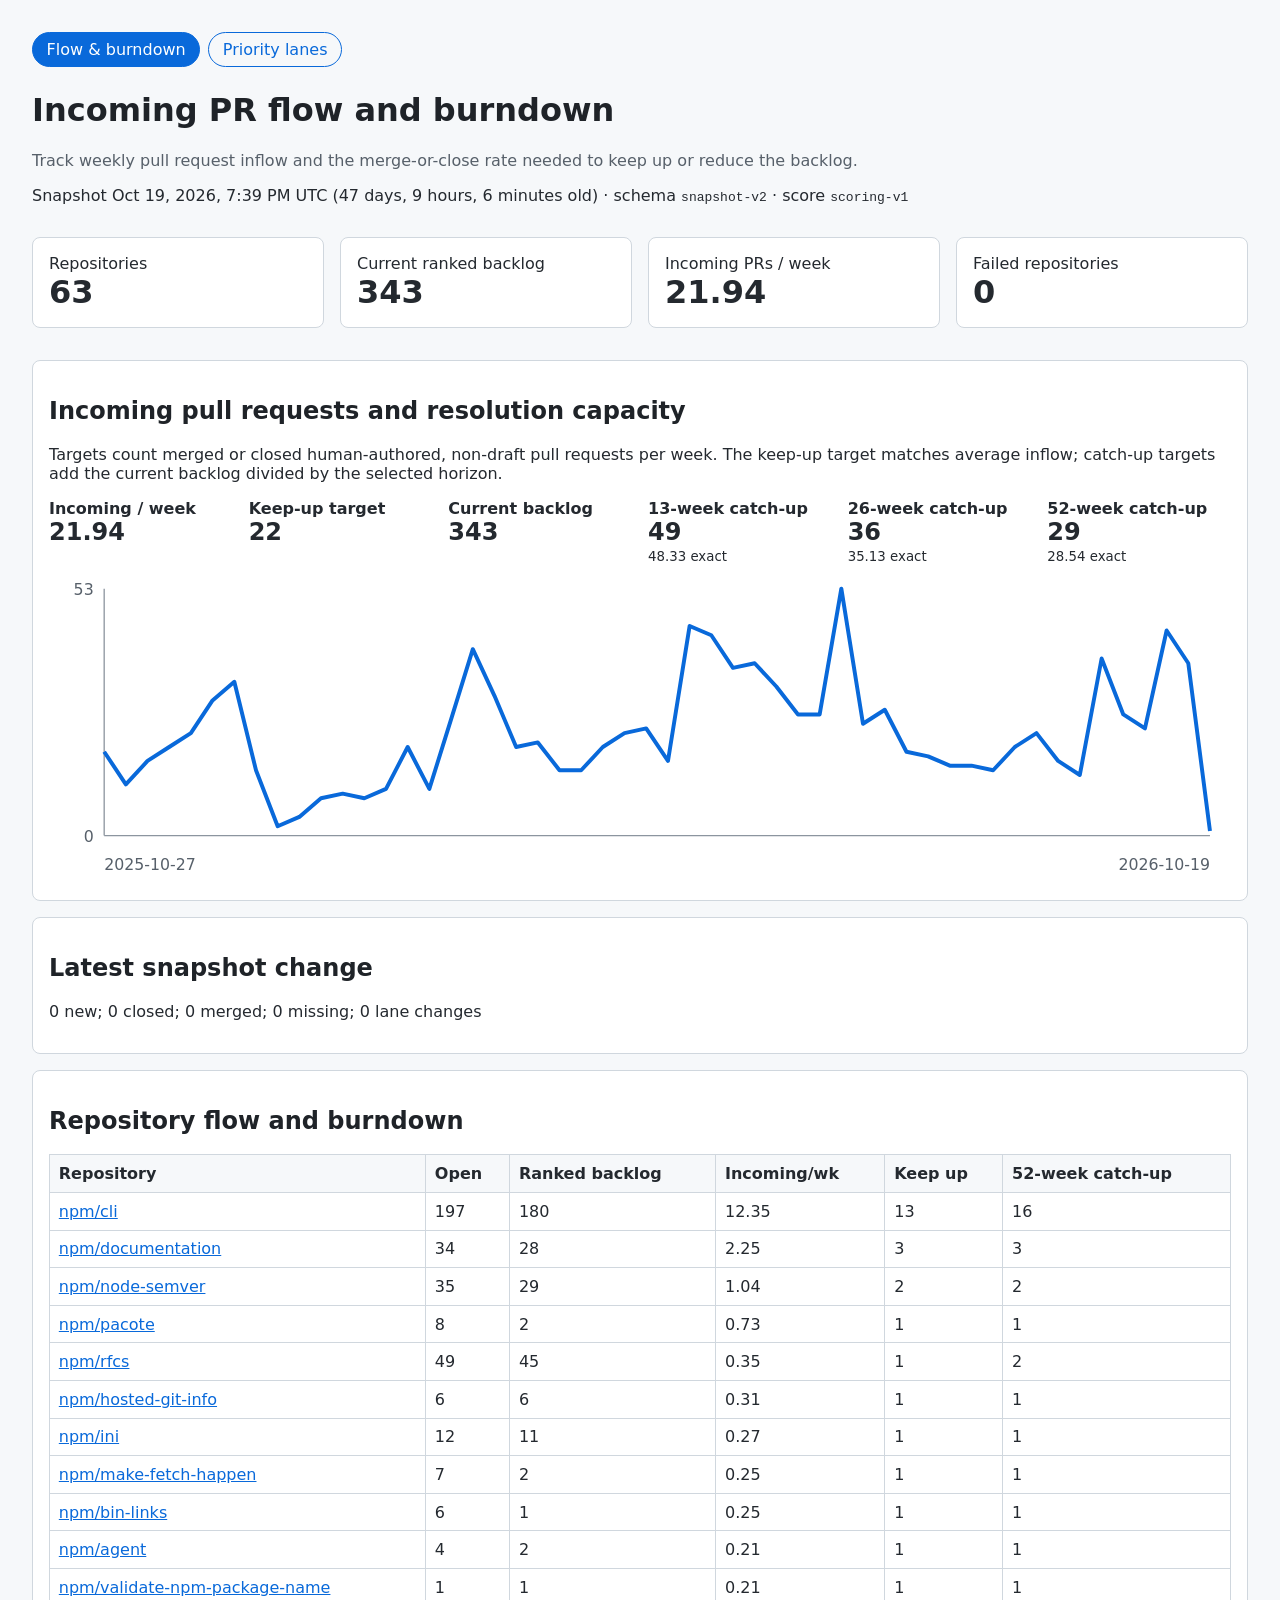
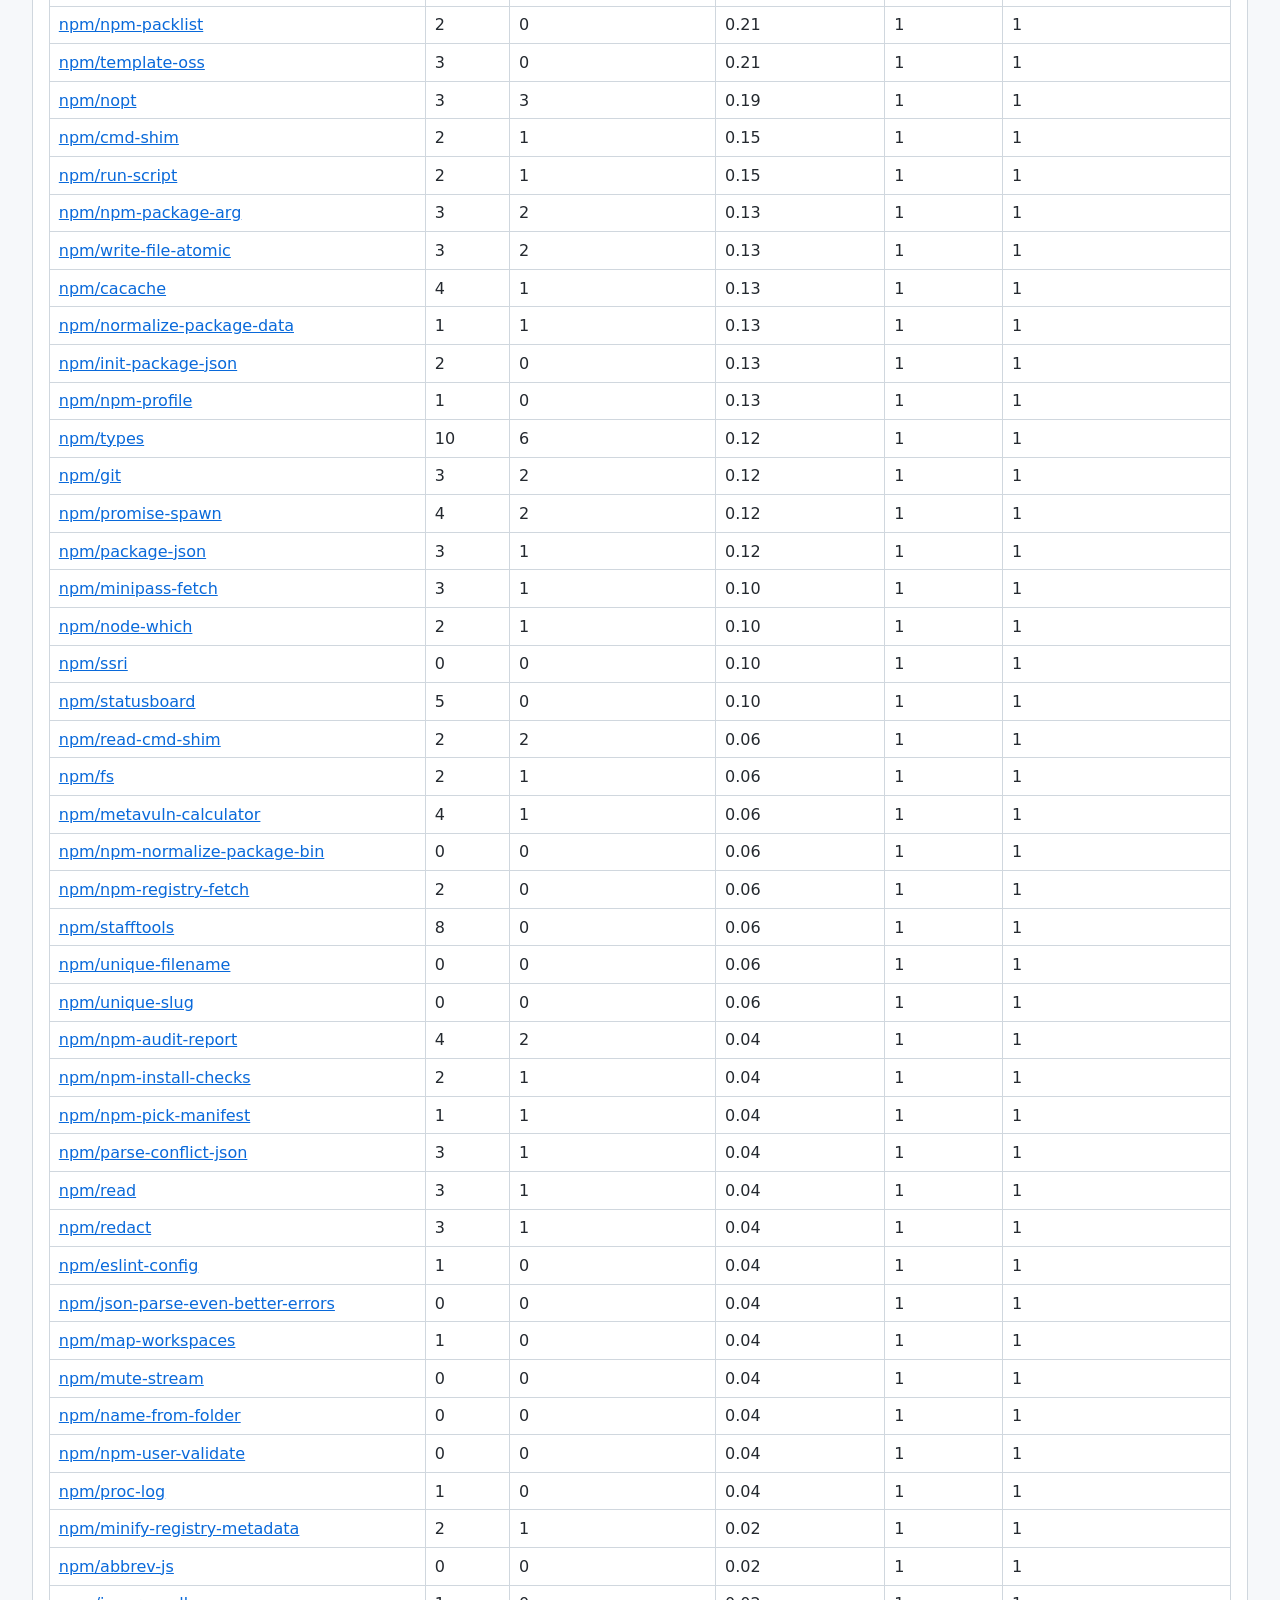
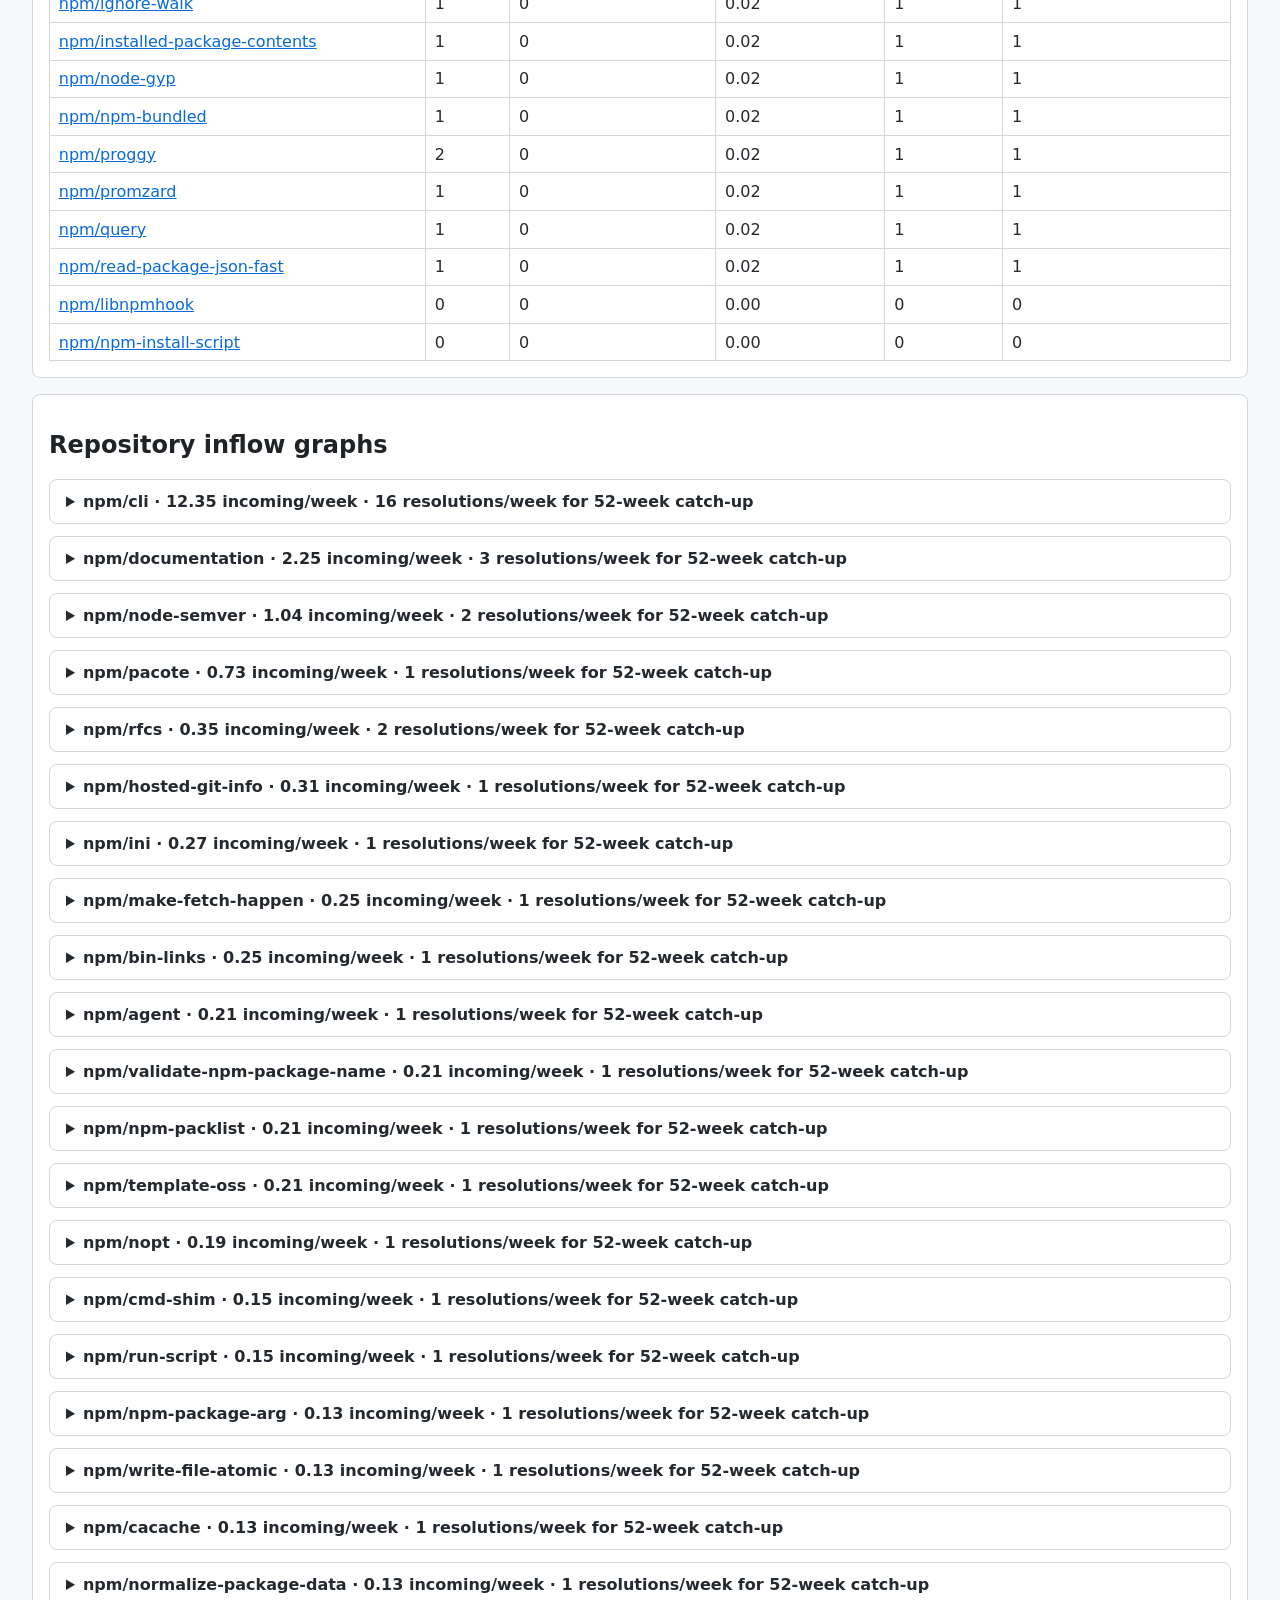
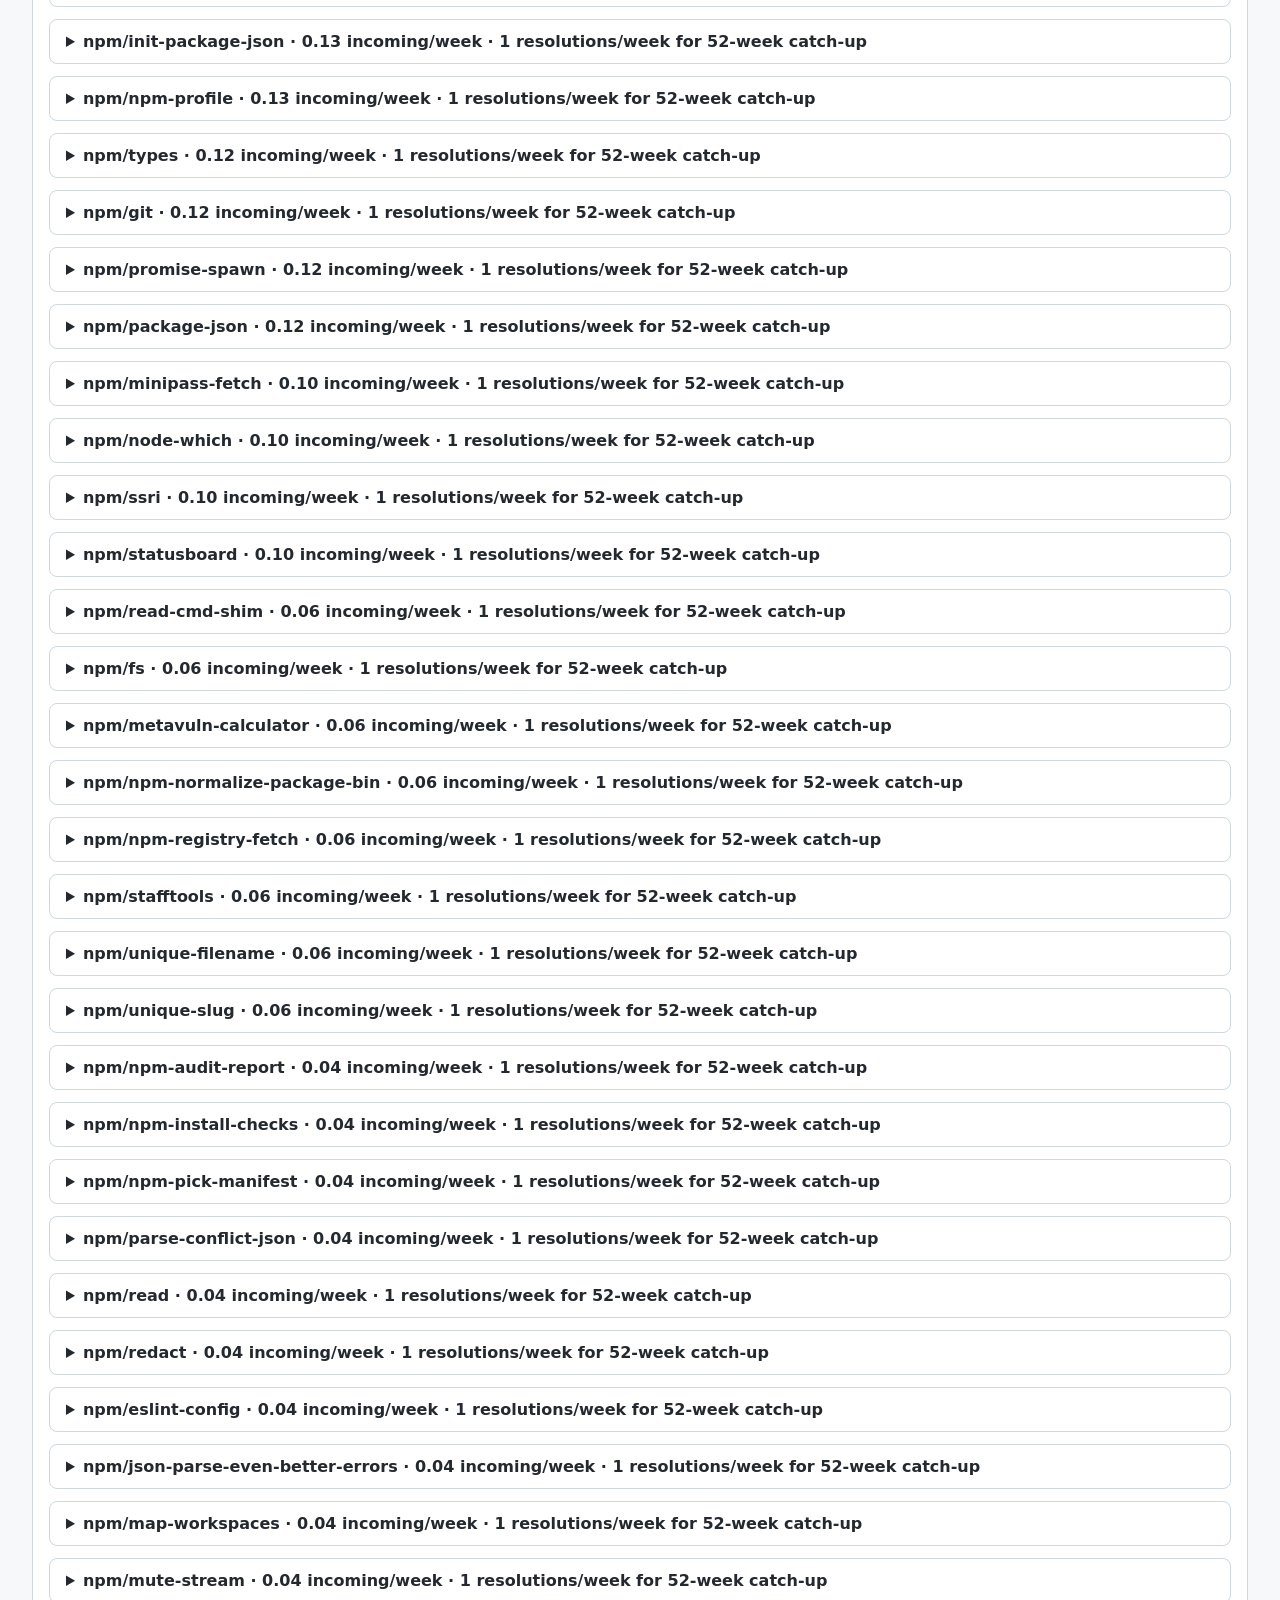
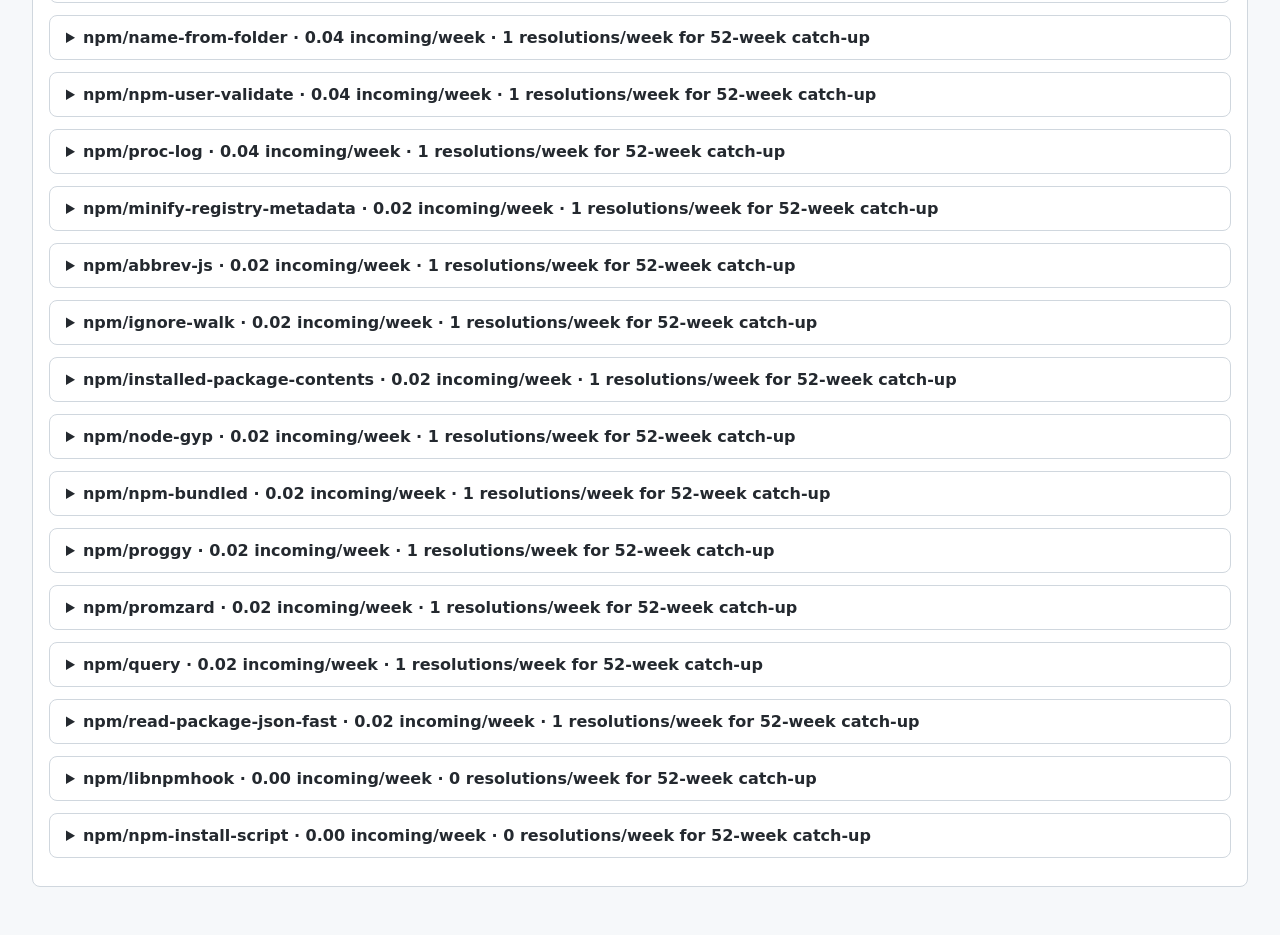
==== index.html @ 47b63df5 "chore: update PR health dashboard" ====
<!doctype html>
<html lang="en"><head><meta charset="utf-8"><meta name="viewport" content="width=device-width">
<title>npm Pull Request Health · Incoming PR flow and burndown</title>
<style>
:root{font-family:system-ui,sans-serif;color:#24292f;background:#f6f8fa}
body{max-width:1400px;margin:auto;padding:2rem}h1,h2{color:#1f2328}
nav{display:flex;gap:.5rem;margin:0 0 1.5rem}nav a{border:1px solid #0969da;border-radius:999px;padding:.45rem .85rem;text-decoration:none}
nav a[aria-current=page]{color:white;background:#0969da}.intro{max-width:900px;color:#57606a}
.cards{display:grid;grid-template-columns:repeat(auto-fit,minmax(170px,1fr));gap:1rem}
.card,section{background:white;border:1px solid #d0d7de;border-radius:8px;padding:1rem;margin:1rem 0}
.big{font-size:2rem;font-weight:700}.table-scroll{overflow-x:auto}
table{width:100%;border-collapse:collapse;background:white}
th,td{padding:.55rem;border:1px solid #d0d7de;text-align:left;vertical-align:top}th{background:#f6f8fa;white-space:nowrap}
.score{background:#ddf4ff;padding:.1rem .4rem;border-radius:1rem;white-space:nowrap}a{color:#0969da}
.chart{overflow-x:auto}.chart svg{min-width:680px;width:100%;height:auto}
.axis{stroke:#8c959f;stroke-width:1}.inflow-line{fill:none;stroke:#0969da;stroke-width:3;stroke-linejoin:round}
.chart text{font-size:12px;fill:#57606a}.capacity .big{font-size:1.5rem}
details{background:white;border:1px solid #d0d7de;border-radius:8px;padding:.75rem 1rem;margin:.75rem 0}
summary{cursor:pointer;font-weight:600}.note{border-left:4px solid #bf8700;padding:.75rem 1rem;background:#fff8c5}
</style></head><body>
<nav aria-label="Dashboard pages">
  <a href="./index.html" aria-current="page">Flow &amp; burndown</a>
  <a href="./priorities.html">Priority lanes</a>
</nav>
<h1>Incoming PR flow and burndown</h1>
<p class="intro">Track weekly pull request inflow and the merge-or-close rate needed to keep up or reduce the backlog.</p>
<p class="snapshot-meta">Snapshot
<time id="snapshot-time" datetime="2026-10-19T19:39:24.373Z">2026-10-19T19:39:24.373Z</time>
<span id="snapshot-age"></span> · schema <code>snapshot-v2</code> ·
score <code>scoring-v1</code></p>

<div class="cards"><div class="card"><div>Repositories</div><div class="big">63</div></div><div class="card"><div>Current ranked backlog</div><div class="big">343</div></div><div class="card"><div>Incoming PRs / week</div><div class="big">21.94</div></div><div class="card"><div>Failed repositories</div><div class="big">0</div></div></div>
<section><h2>Incoming pull requests and resolution capacity</h2>
<p>Targets count merged or closed human-authored, non-draft pull requests per week.
The keep-up target matches average inflow; catch-up targets add the current backlog divided by
the selected horizon.</p>
<div class="cards capacity">
    <div><strong>Incoming / week</strong><div class="big">21.94</div></div>
    <div><strong>Keep-up target</strong><div class="big">22</div></div>
    <div><strong>Current backlog</strong><div class="big">343</div></div>
    <div><strong>13-week catch-up</strong><div class="big">49</div><small>48.33 exact</small></div><div><strong>26-week catch-up</strong><div class="big">36</div><small>35.13 exact</small></div><div><strong>52-week catch-up</strong><div class="big">29</div><small>28.54 exact</small></div>
  </div>
<div class="chart"><svg viewBox="0 0 900 240" role="img" aria-label="All repositories: incoming pull requests per week"><line x1="42" y1="206" x2="884" y2="206" class="axis"/><line x1="42" y1="18" x2="42" y2="206" class="axis"/><polyline points="42.0,142.2 58.5,167.0 75.0,149.2 91.5,138.6 108.0,128.0 124.5,103.1 141.1,88.9 157.6,156.3 174.1,198.9 190.6,191.8 207.1,177.6 223.6,174.1 240.1,177.6 256.6,170.5 273.1,138.6 289.6,170.5 306.2,117.3 322.7,64.1 339.2,99.6 355.7,138.6 372.2,135.1 388.7,156.3 405.2,156.3 421.7,138.6 438.2,128.0 454.7,124.4 471.3,149.2 487.8,46.4 504.3,53.5 520.8,78.3 537.3,74.8 553.8,92.5 570.3,113.8 586.8,113.8 603.3,18.0 619.8,120.9 636.4,110.2 652.9,142.2 669.4,145.7 685.9,152.8 702.4,152.8 718.9,156.3 735.4,138.6 751.9,128.0 768.4,149.2 784.9,159.9 801.5,71.2 818.0,113.8 834.5,124.4 851.0,49.9 867.5,74.8 884.0,202.5" class="inflow-line"/><text x="34" y="23" text-anchor="end">53</text><text x="34" y="211" text-anchor="end">0</text><text x="42" y="232">2025-10-27</text><text x="884" y="232" text-anchor="end">2026-10-19</text></svg></div>
</section>
<section><h2>Latest snapshot change</h2><p>0 new; 0 closed; 0 merged; 0 missing; 0 lane changes</p></section>
<section><h2>Repository flow and burndown</h2><div class="table-scroll"><table>
<thead><tr><th>Repository</th><th>Open</th><th>Ranked backlog</th>
<th>Incoming/wk</th><th>Keep up</th><th>52-week catch-up</th></tr></thead><tbody>
<tr><td><a href="https://github.com/npm/cli">npm/cli</a></td><td>197</td><td>180</td><td>12.35</td><td>13</td><td>16</td></tr><tr><td><a href="https://github.com/npm/documentation">npm/documentation</a></td><td>34</td><td>28</td><td>2.25</td><td>3</td><td>3</td></tr><tr><td><a href="https://github.com/npm/node-semver">npm/node-semver</a></td><td>35</td><td>29</td><td>1.04</td><td>2</td><td>2</td></tr><tr><td><a href="https://github.com/npm/pacote">npm/pacote</a></td><td>8</td><td>2</td><td>0.73</td><td>1</td><td>1</td></tr><tr><td><a href="https://github.com/npm/rfcs">npm/rfcs</a></td><td>49</td><td>45</td><td>0.35</td><td>1</td><td>2</td></tr><tr><td><a href="https://github.com/npm/hosted-git-info">npm/hosted-git-info</a></td><td>6</td><td>6</td><td>0.31</td><td>1</td><td>1</td></tr><tr><td><a href="https://github.com/npm/ini">npm/ini</a></td><td>12</td><td>11</td><td>0.27</td><td>1</td><td>1</td></tr><tr><td><a href="https://github.com/npm/make-fetch-happen">npm/make-fetch-happen</a></td><td>7</td><td>2</td><td>0.25</td><td>1</td><td>1</td></tr><tr><td><a href="https://github.com/npm/bin-links">npm/bin-links</a></td><td>6</td><td>1</td><td>0.25</td><td>1</td><td>1</td></tr><tr><td><a href="https://github.com/npm/agent">npm/agent</a></td><td>4</td><td>2</td><td>0.21</td><td>1</td><td>1</td></tr><tr><td><a href="https://github.com/npm/validate-npm-package-name">npm/validate-npm-package-name</a></td><td>1</td><td>1</td><td>0.21</td><td>1</td><td>1</td></tr><tr><td><a href="https://github.com/npm/npm-packlist">npm/npm-packlist</a></td><td>2</td><td>0</td><td>0.21</td><td>1</td><td>1</td></tr><tr><td><a href="https://github.com/npm/template-oss">npm/template-oss</a></td><td>3</td><td>0</td><td>0.21</td><td>1</td><td>1</td></tr><tr><td><a href="https://github.com/npm/nopt">npm/nopt</a></td><td>3</td><td>3</td><td>0.19</td><td>1</td><td>1</td></tr><tr><td><a href="https://github.com/npm/cmd-shim">npm/cmd-shim</a></td><td>2</td><td>1</td><td>0.15</td><td>1</td><td>1</td></tr><tr><td><a href="https://github.com/npm/run-script">npm/run-script</a></td><td>2</td><td>1</td><td>0.15</td><td>1</td><td>1</td></tr><tr><td><a href="https://github.com/npm/npm-package-arg">npm/npm-package-arg</a></td><td>3</td><td>2</td><td>0.13</td><td>1</td><td>1</td></tr><tr><td><a href="https://github.com/npm/write-file-atomic">npm/write-file-atomic</a></td><td>3</td><td>2</td><td>0.13</td><td>1</td><td>1</td></tr><tr><td><a href="https://github.com/npm/cacache">npm/cacache</a></td><td>4</td><td>1</td><td>0.13</td><td>1</td><td>1</td></tr><tr><td><a href="https://github.com/npm/normalize-package-data">npm/normalize-package-data</a></td><td>1</td><td>1</td><td>0.13</td><td>1</td><td>1</td></tr><tr><td><a href="https://github.com/npm/init-package-json">npm/init-package-json</a></td><td>2</td><td>0</td><td>0.13</td><td>1</td><td>1</td></tr><tr><td><a href="https://github.com/npm/npm-profile">npm/npm-profile</a></td><td>1</td><td>0</td><td>0.13</td><td>1</td><td>1</td></tr><tr><td><a href="https://github.com/npm/types">npm/types</a></td><td>10</td><td>6</td><td>0.12</td><td>1</td><td>1</td></tr><tr><td><a href="https://github.com/npm/git">npm/git</a></td><td>3</td><td>2</td><td>0.12</td><td>1</td><td>1</td></tr><tr><td><a href="https://github.com/npm/promise-spawn">npm/promise-spawn</a></td><td>4</td><td>2</td><td>0.12</td><td>1</td><td>1</td></tr><tr><td><a href="https://github.com/npm/package-json">npm/package-json</a></td><td>3</td><td>1</td><td>0.12</td><td>1</td><td>1</td></tr><tr><td><a href="https://github.com/npm/minipass-fetch">npm/minipass-fetch</a></td><td>3</td><td>1</td><td>0.10</td><td>1</td><td>1</td></tr><tr><td><a href="https://github.com/npm/node-which">npm/node-which</a></td><td>2</td><td>1</td><td>0.10</td><td>1</td><td>1</td></tr><tr><td><a href="https://github.com/npm/ssri">npm/ssri</a></td><td>0</td><td>0</td><td>0.10</td><td>1</td><td>1</td></tr><tr><td><a href="https://github.com/npm/statusboard">npm/statusboard</a></td><td>5</td><td>0</td><td>0.10</td><td>1</td><td>1</td></tr><tr><td><a href="https://github.com/npm/read-cmd-shim">npm/read-cmd-shim</a></td><td>2</td><td>2</td><td>0.06</td><td>1</td><td>1</td></tr><tr><td><a href="https://github.com/npm/fs">npm/fs</a></td><td>2</td><td>1</td><td>0.06</td><td>1</td><td>1</td></tr><tr><td><a href="https://github.com/npm/metavuln-calculator">npm/metavuln-calculator</a></td><td>4</td><td>1</td><td>0.06</td><td>1</td><td>1</td></tr><tr><td><a href="https://github.com/npm/npm-normalize-package-bin">npm/npm-normalize-package-bin</a></td><td>0</td><td>0</td><td>0.06</td><td>1</td><td>1</td></tr><tr><td><a href="https://github.com/npm/npm-registry-fetch">npm/npm-registry-fetch</a></td><td>2</td><td>0</td><td>0.06</td><td>1</td><td>1</td></tr><tr><td><a href="https://github.com/npm/stafftools">npm/stafftools</a></td><td>8</td><td>0</td><td>0.06</td><td>1</td><td>1</td></tr><tr><td><a href="https://github.com/npm/unique-filename">npm/unique-filename</a></td><td>0</td><td>0</td><td>0.06</td><td>1</td><td>1</td></tr><tr><td><a href="https://github.com/npm/unique-slug">npm/unique-slug</a></td><td>0</td><td>0</td><td>0.06</td><td>1</td><td>1</td></tr><tr><td><a href="https://github.com/npm/npm-audit-report">npm/npm-audit-report</a></td><td>4</td><td>2</td><td>0.04</td><td>1</td><td>1</td></tr><tr><td><a href="https://github.com/npm/npm-install-checks">npm/npm-install-checks</a></td><td>2</td><td>1</td><td>0.04</td><td>1</td><td>1</td></tr><tr><td><a href="https://github.com/npm/npm-pick-manifest">npm/npm-pick-manifest</a></td><td>1</td><td>1</td><td>0.04</td><td>1</td><td>1</td></tr><tr><td><a href="https://github.com/npm/parse-conflict-json">npm/parse-conflict-json</a></td><td>3</td><td>1</td><td>0.04</td><td>1</td><td>1</td></tr><tr><td><a href="https://github.com/npm/read">npm/read</a></td><td>3</td><td>1</td><td>0.04</td><td>1</td><td>1</td></tr><tr><td><a href="https://github.com/npm/redact">npm/redact</a></td><td>3</td><td>1</td><td>0.04</td><td>1</td><td>1</td></tr><tr><td><a href="https://github.com/npm/eslint-config">npm/eslint-config</a></td><td>1</td><td>0</td><td>0.04</td><td>1</td><td>1</td></tr><tr><td><a href="https://github.com/npm/json-parse-even-better-errors">npm/json-parse-even-better-errors</a></td><td>0</td><td>0</td><td>0.04</td><td>1</td><td>1</td></tr><tr><td><a href="https://github.com/npm/map-workspaces">npm/map-workspaces</a></td><td>1</td><td>0</td><td>0.04</td><td>1</td><td>1</td></tr><tr><td><a href="https://github.com/npm/mute-stream">npm/mute-stream</a></td><td>0</td><td>0</td><td>0.04</td><td>1</td><td>1</td></tr><tr><td><a href="https://github.com/npm/name-from-folder">npm/name-from-folder</a></td><td>0</td><td>0</td><td>0.04</td><td>1</td><td>1</td></tr><tr><td><a href="https://github.com/npm/npm-user-validate">npm/npm-user-validate</a></td><td>0</td><td>0</td><td>0.04</td><td>1</td><td>1</td></tr><tr><td><a href="https://github.com/npm/proc-log">npm/proc-log</a></td><td>1</td><td>0</td><td>0.04</td><td>1</td><td>1</td></tr><tr><td><a href="https://github.com/npm/minify-registry-metadata">npm/minify-registry-metadata</a></td><td>2</td><td>1</td><td>0.02</td><td>1</td><td>1</td></tr><tr><td><a href="https://github.com/npm/abbrev-js">npm/abbrev-js</a></td><td>0</td><td>0</td><td>0.02</td><td>1</td><td>1</td></tr><tr><td><a href="https://github.com/npm/ignore-walk">npm/ignore-walk</a></td><td>1</td><td>0</td><td>0.02</td><td>1</td><td>1</td></tr><tr><td><a href="https://github.com/npm/installed-package-contents">npm/installed-package-contents</a></td><td>1</td><td>0</td><td>0.02</td><td>1</td><td>1</td></tr><tr><td><a href="https://github.com/npm/node-gyp">npm/node-gyp</a></td><td>1</td><td>0</td><td>0.02</td><td>1</td><td>1</td></tr><tr><td><a href="https://github.com/npm/npm-bundled">npm/npm-bundled</a></td><td>1</td><td>0</td><td>0.02</td><td>1</td><td>1</td></tr><tr><td><a href="https://github.com/npm/proggy">npm/proggy</a></td><td>2</td><td>0</td><td>0.02</td><td>1</td><td>1</td></tr><tr><td><a href="https://github.com/npm/promzard">npm/promzard</a></td><td>1</td><td>0</td><td>0.02</td><td>1</td><td>1</td></tr><tr><td><a href="https://github.com/npm/query">npm/query</a></td><td>1</td><td>0</td><td>0.02</td><td>1</td><td>1</td></tr><tr><td><a href="https://github.com/npm/read-package-json-fast">npm/read-package-json-fast</a></td><td>1</td><td>0</td><td>0.02</td><td>1</td><td>1</td></tr><tr><td><a href="https://github.com/npm/libnpmhook">npm/libnpmhook</a></td><td>0</td><td>0</td><td>0.00</td><td>0</td><td>0</td></tr><tr><td><a href="https://github.com/npm/npm-install-script">npm/npm-install-script</a></td><td>0</td><td>0</td><td>0.00</td><td>0</td><td>0</td></tr>
</tbody></table></div></section>
<section><h2>Repository inflow graphs</h2>
<details><summary>npm/cli · 12.35 incoming/week · 16 resolutions/week for 52-week catch-up</summary><div class="cards capacity">
    <div><strong>Incoming / week</strong><div class="big">12.35</div></div>
    <div><strong>Keep-up target</strong><div class="big">13</div></div>
    <div><strong>Current backlog</strong><div class="big">180</div></div>
    <div><strong>13-week catch-up</strong><div class="big">27</div><small>26.19 exact</small></div><div><strong>26-week catch-up</strong><div class="big">20</div><small>19.27 exact</small></div><div><strong>52-week catch-up</strong><div class="big">16</div><small>15.81 exact</small></div>
  </div><div class="chart"><svg viewBox="0 0 900 240" role="img" aria-label="npm/cli: incoming pull requests per week"><line x1="42" y1="206" x2="884" y2="206" class="axis"/><line x1="42" y1="18" x2="42" y2="206" class="axis"/><polyline points="42.0,176.5 58.5,191.3 75.0,194.9 91.5,139.6 108.0,139.6 124.5,136.0 141.1,169.1 157.6,187.6 174.1,198.6 190.6,202.3 207.1,191.3 223.6,191.3 240.1,191.3 256.6,187.6 273.1,172.8 289.6,194.9 306.2,154.4 322.7,139.6 339.2,139.6 355.7,147.0 372.2,169.1 388.7,172.8 405.2,172.8 421.7,169.1 438.2,154.4 454.7,150.7 471.3,187.6 487.8,165.5 504.3,165.5 520.8,147.0 537.3,117.5 553.8,124.9 570.3,124.9 586.8,154.4 603.3,18.0 619.8,161.8 636.4,132.3 652.9,150.7 669.4,176.5 685.9,169.1 702.4,161.8 718.9,169.1 735.4,150.7 751.9,172.8 768.4,165.5 784.9,183.9 801.5,150.7 818.0,136.0 834.5,161.8 851.0,117.5 867.5,143.3 884.0,202.3" class="inflow-line"/><text x="34" y="23" text-anchor="end">51</text><text x="34" y="211" text-anchor="end">0</text><text x="42" y="232">2025-10-27</text><text x="884" y="232" text-anchor="end">2026-10-19</text></svg></div></details><details><summary>npm/documentation · 2.25 incoming/week · 3 resolutions/week for 52-week catch-up</summary><div class="cards capacity">
    <div><strong>Incoming / week</strong><div class="big">2.25</div></div>
    <div><strong>Keep-up target</strong><div class="big">3</div></div>
    <div><strong>Current backlog</strong><div class="big">28</div></div>
    <div><strong>13-week catch-up</strong><div class="big">5</div><small>4.40 exact</small></div><div><strong>26-week catch-up</strong><div class="big">4</div><small>3.33 exact</small></div><div><strong>52-week catch-up</strong><div class="big">3</div><small>2.79 exact</small></div>
  </div><div class="chart"><svg viewBox="0 0 900 240" role="img" aria-label="npm/documentation: incoming pull requests per week"><line x1="42" y1="206" x2="884" y2="206" class="axis"/><line x1="42" y1="18" x2="42" y2="206" class="axis"/><polyline points="42.0,18.0 58.5,152.3 75.0,18.0 91.5,206.0 108.0,125.4 124.5,44.9 141.1,98.6 157.6,179.1 174.1,206.0 190.6,152.3 207.1,125.4 223.6,152.3 240.1,152.3 256.6,125.4 273.1,152.3 289.6,125.4 306.2,152.3 322.7,98.6 339.2,152.3 355.7,152.3 372.2,44.9 388.7,152.3 405.2,179.1 421.7,125.4 438.2,125.4 454.7,125.4 471.3,179.1 487.8,125.4 504.3,206.0 520.8,98.6 537.3,125.4 553.8,152.3 570.3,206.0 586.8,206.0 603.3,206.0 619.8,179.1 636.4,98.6 652.9,152.3 669.4,98.6 685.9,179.1 702.4,206.0 718.9,179.1 735.4,179.1 751.9,179.1 768.4,152.3 784.9,179.1 801.5,179.1 818.0,125.4 834.5,179.1 851.0,125.4 867.5,125.4 884.0,206.0" class="inflow-line"/><text x="34" y="23" text-anchor="end">7</text><text x="34" y="211" text-anchor="end">0</text><text x="42" y="232">2025-10-27</text><text x="884" y="232" text-anchor="end">2026-10-19</text></svg></div></details><details><summary>npm/node-semver · 1.04 incoming/week · 2 resolutions/week for 52-week catch-up</summary><div class="cards capacity">
    <div><strong>Incoming / week</strong><div class="big">1.04</div></div>
    <div><strong>Keep-up target</strong><div class="big">2</div></div>
    <div><strong>Current backlog</strong><div class="big">29</div></div>
    <div><strong>13-week catch-up</strong><div class="big">4</div><small>3.27 exact</small></div><div><strong>26-week catch-up</strong><div class="big">3</div><small>2.15 exact</small></div><div><strong>52-week catch-up</strong><div class="big">2</div><small>1.60 exact</small></div>
  </div><div class="chart"><svg viewBox="0 0 900 240" role="img" aria-label="npm/node-semver: incoming pull requests per week"><line x1="42" y1="206" x2="884" y2="206" class="axis"/><line x1="42" y1="18" x2="42" y2="206" class="axis"/><polyline points="42.0,182.5 58.5,206.0 75.0,206.0 91.5,206.0 108.0,206.0 124.5,182.5 141.1,206.0 157.6,159.0 174.1,206.0 190.6,206.0 207.1,206.0 223.6,182.5 240.1,206.0 256.6,206.0 273.1,182.5 289.6,206.0 306.2,206.0 322.7,182.5 339.2,206.0 355.7,206.0 372.2,206.0 388.7,206.0 405.2,206.0 421.7,206.0 438.2,206.0 454.7,206.0 471.3,159.0 487.8,159.0 504.3,206.0 520.8,159.0 537.3,206.0 553.8,159.0 570.3,206.0 586.8,182.5 603.3,182.5 619.8,112.0 636.4,182.5 652.9,206.0 669.4,159.0 685.9,135.5 702.4,182.5 718.9,182.5 735.4,182.5 751.9,182.5 768.4,182.5 784.9,182.5 801.5,159.0 818.0,159.0 834.5,112.0 851.0,88.5 867.5,18.0 884.0,206.0" class="inflow-line"/><text x="34" y="23" text-anchor="end">8</text><text x="34" y="211" text-anchor="end">0</text><text x="42" y="232">2025-10-27</text><text x="884" y="232" text-anchor="end">2026-10-19</text></svg></div></details><details><summary>npm/pacote · 0.73 incoming/week · 1 resolutions/week for 52-week catch-up</summary><div class="cards capacity">
    <div><strong>Incoming / week</strong><div class="big">0.73</div></div>
    <div><strong>Keep-up target</strong><div class="big">1</div></div>
    <div><strong>Current backlog</strong><div class="big">2</div></div>
    <div><strong>13-week catch-up</strong><div class="big">1</div><small>0.88 exact</small></div><div><strong>26-week catch-up</strong><div class="big">1</div><small>0.81 exact</small></div><div><strong>52-week catch-up</strong><div class="big">1</div><small>0.77 exact</small></div>
  </div><div class="chart"><svg viewBox="0 0 900 240" role="img" aria-label="npm/pacote: incoming pull requests per week"><line x1="42" y1="206" x2="884" y2="206" class="axis"/><line x1="42" y1="18" x2="42" y2="206" class="axis"/><polyline points="42.0,174.7 58.5,174.7 75.0,206.0 91.5,206.0 108.0,206.0 124.5,206.0 141.1,174.7 157.6,206.0 174.1,206.0 190.6,206.0 207.1,206.0 223.6,206.0 240.1,206.0 256.6,143.3 273.1,174.7 289.6,143.3 306.2,174.7 322.7,49.3 339.2,18.0 355.7,174.7 372.2,206.0 388.7,206.0 405.2,174.7 421.7,206.0 438.2,206.0 454.7,174.7 471.3,143.3 487.8,206.0 504.3,143.3 520.8,206.0 537.3,174.7 553.8,174.7 570.3,112.0 586.8,174.7 603.3,206.0 619.8,206.0 636.4,206.0 652.9,206.0 669.4,174.7 685.9,206.0 702.4,206.0 718.9,206.0 735.4,206.0 751.9,206.0 768.4,206.0 784.9,174.7 801.5,143.3 818.0,206.0 834.5,174.7 851.0,206.0 867.5,206.0 884.0,206.0" class="inflow-line"/><text x="34" y="23" text-anchor="end">6</text><text x="34" y="211" text-anchor="end">0</text><text x="42" y="232">2025-10-27</text><text x="884" y="232" text-anchor="end">2026-10-19</text></svg></div></details><details><summary>npm/rfcs · 0.35 incoming/week · 2 resolutions/week for 52-week catch-up</summary><div class="cards capacity">
    <div><strong>Incoming / week</strong><div class="big">0.35</div></div>
    <div><strong>Keep-up target</strong><div class="big">1</div></div>
    <div><strong>Current backlog</strong><div class="big">45</div></div>
    <div><strong>13-week catch-up</strong><div class="big">4</div><small>3.81 exact</small></div><div><strong>26-week catch-up</strong><div class="big">3</div><small>2.08 exact</small></div><div><strong>52-week catch-up</strong><div class="big">2</div><small>1.21 exact</small></div>
  </div><div class="chart"><svg viewBox="0 0 900 240" role="img" aria-label="npm/rfcs: incoming pull requests per week"><line x1="42" y1="206" x2="884" y2="206" class="axis"/><line x1="42" y1="18" x2="42" y2="206" class="axis"/><polyline points="42.0,206.0 58.5,206.0 75.0,206.0 91.5,206.0 108.0,206.0 124.5,206.0 141.1,112.0 157.6,112.0 174.1,206.0 190.6,112.0 207.1,206.0 223.6,206.0 240.1,206.0 256.6,206.0 273.1,206.0 289.6,206.0 306.2,206.0 322.7,206.0 339.2,206.0 355.7,206.0 372.2,112.0 388.7,206.0 405.2,206.0 421.7,112.0 438.2,206.0 454.7,206.0 471.3,112.0 487.8,206.0 504.3,112.0 520.8,206.0 537.3,18.0 553.8,18.0 570.3,206.0 586.8,112.0 603.3,206.0 619.8,206.0 636.4,18.0 652.9,206.0 669.4,206.0 685.9,206.0 702.4,206.0 718.9,206.0 735.4,112.0 751.9,112.0 768.4,206.0 784.9,206.0 801.5,112.0 818.0,206.0 834.5,112.0 851.0,206.0 867.5,206.0 884.0,206.0" class="inflow-line"/><text x="34" y="23" text-anchor="end">2</text><text x="34" y="211" text-anchor="end">0</text><text x="42" y="232">2025-10-27</text><text x="884" y="232" text-anchor="end">2026-10-19</text></svg></div></details><details><summary>npm/hosted-git-info · 0.31 incoming/week · 1 resolutions/week for 52-week catch-up</summary><div class="cards capacity">
    <div><strong>Incoming / week</strong><div class="big">0.31</div></div>
    <div><strong>Keep-up target</strong><div class="big">1</div></div>
    <div><strong>Current backlog</strong><div class="big">6</div></div>
    <div><strong>13-week catch-up</strong><div class="big">1</div><small>0.77 exact</small></div><div><strong>26-week catch-up</strong><div class="big">1</div><small>0.54 exact</small></div><div><strong>52-week catch-up</strong><div class="big">1</div><small>0.42 exact</small></div>
  </div><div class="chart"><svg viewBox="0 0 900 240" role="img" aria-label="npm/hosted-git-info: incoming pull requests per week"><line x1="42" y1="206" x2="884" y2="206" class="axis"/><line x1="42" y1="18" x2="42" y2="206" class="axis"/><polyline points="42.0,206.0 58.5,206.0 75.0,206.0 91.5,206.0 108.0,206.0 124.5,206.0 141.1,168.4 157.6,206.0 174.1,206.0 190.6,206.0 207.1,206.0 223.6,206.0 240.1,206.0 256.6,206.0 273.1,168.4 289.6,206.0 306.2,206.0 322.7,206.0 339.2,206.0 355.7,206.0 372.2,206.0 388.7,206.0 405.2,168.4 421.7,168.4 438.2,206.0 454.7,206.0 471.3,168.4 487.8,168.4 504.3,130.8 520.8,206.0 537.3,206.0 553.8,206.0 570.3,206.0 586.8,206.0 603.3,206.0 619.8,206.0 636.4,206.0 652.9,206.0 669.4,206.0 685.9,206.0 702.4,206.0 718.9,206.0 735.4,206.0 751.9,168.4 768.4,206.0 784.9,206.0 801.5,168.4 818.0,206.0 834.5,168.4 851.0,206.0 867.5,18.0 884.0,206.0" class="inflow-line"/><text x="34" y="23" text-anchor="end">5</text><text x="34" y="211" text-anchor="end">0</text><text x="42" y="232">2025-10-27</text><text x="884" y="232" text-anchor="end">2026-10-19</text></svg></div></details><details><summary>npm/ini · 0.27 incoming/week · 1 resolutions/week for 52-week catch-up</summary><div class="cards capacity">
    <div><strong>Incoming / week</strong><div class="big">0.27</div></div>
    <div><strong>Keep-up target</strong><div class="big">1</div></div>
    <div><strong>Current backlog</strong><div class="big">11</div></div>
    <div><strong>13-week catch-up</strong><div class="big">2</div><small>1.12 exact</small></div><div><strong>26-week catch-up</strong><div class="big">1</div><small>0.69 exact</small></div><div><strong>52-week catch-up</strong><div class="big">1</div><small>0.48 exact</small></div>
  </div><div class="chart"><svg viewBox="0 0 900 240" role="img" aria-label="npm/ini: incoming pull requests per week"><line x1="42" y1="206" x2="884" y2="206" class="axis"/><line x1="42" y1="18" x2="42" y2="206" class="axis"/><polyline points="42.0,206.0 58.5,206.0 75.0,159.0 91.5,206.0 108.0,206.0 124.5,206.0 141.1,206.0 157.6,206.0 174.1,206.0 190.6,206.0 207.1,206.0 223.6,206.0 240.1,206.0 256.6,206.0 273.1,206.0 289.6,206.0 306.2,206.0 322.7,159.0 339.2,206.0 355.7,206.0 372.2,206.0 388.7,206.0 405.2,206.0 421.7,206.0 438.2,206.0 454.7,206.0 471.3,206.0 487.8,159.0 504.3,206.0 520.8,206.0 537.3,206.0 553.8,206.0 570.3,206.0 586.8,206.0 603.3,206.0 619.8,112.0 636.4,206.0 652.9,206.0 669.4,159.0 685.9,206.0 702.4,206.0 718.9,206.0 735.4,206.0 751.9,159.0 768.4,159.0 784.9,206.0 801.5,159.0 818.0,206.0 834.5,159.0 851.0,18.0 867.5,206.0 884.0,206.0" class="inflow-line"/><text x="34" y="23" text-anchor="end">4</text><text x="34" y="211" text-anchor="end">0</text><text x="42" y="232">2025-10-27</text><text x="884" y="232" text-anchor="end">2026-10-19</text></svg></div></details><details><summary>npm/make-fetch-happen · 0.25 incoming/week · 1 resolutions/week for 52-week catch-up</summary><div class="cards capacity">
    <div><strong>Incoming / week</strong><div class="big">0.25</div></div>
    <div><strong>Keep-up target</strong><div class="big">1</div></div>
    <div><strong>Current backlog</strong><div class="big">2</div></div>
    <div><strong>13-week catch-up</strong><div class="big">1</div><small>0.40 exact</small></div><div><strong>26-week catch-up</strong><div class="big">1</div><small>0.33 exact</small></div><div><strong>52-week catch-up</strong><div class="big">1</div><small>0.29 exact</small></div>
  </div><div class="chart"><svg viewBox="0 0 900 240" role="img" aria-label="npm/make-fetch-happen: incoming pull requests per week"><line x1="42" y1="206" x2="884" y2="206" class="axis"/><line x1="42" y1="18" x2="42" y2="206" class="axis"/><polyline points="42.0,206.0 58.5,159.0 75.0,206.0 91.5,206.0 108.0,206.0 124.5,206.0 141.1,206.0 157.6,206.0 174.1,206.0 190.6,206.0 207.1,206.0 223.6,206.0 240.1,206.0 256.6,206.0 273.1,206.0 289.6,206.0 306.2,159.0 322.7,159.0 339.2,159.0 355.7,206.0 372.2,206.0 388.7,206.0 405.2,206.0 421.7,206.0 438.2,206.0 454.7,206.0 471.3,206.0 487.8,206.0 504.3,206.0 520.8,159.0 537.3,18.0 553.8,206.0 570.3,206.0 586.8,159.0 603.3,206.0 619.8,206.0 636.4,206.0 652.9,206.0 669.4,206.0 685.9,206.0 702.4,206.0 718.9,206.0 735.4,206.0 751.9,206.0 768.4,206.0 784.9,159.0 801.5,159.0 818.0,206.0 834.5,206.0 851.0,206.0 867.5,159.0 884.0,206.0" class="inflow-line"/><text x="34" y="23" text-anchor="end">4</text><text x="34" y="211" text-anchor="end">0</text><text x="42" y="232">2025-10-27</text><text x="884" y="232" text-anchor="end">2026-10-19</text></svg></div></details><details><summary>npm/bin-links · 0.25 incoming/week · 1 resolutions/week for 52-week catch-up</summary><div class="cards capacity">
    <div><strong>Incoming / week</strong><div class="big">0.25</div></div>
    <div><strong>Keep-up target</strong><div class="big">1</div></div>
    <div><strong>Current backlog</strong><div class="big">1</div></div>
    <div><strong>13-week catch-up</strong><div class="big">1</div><small>0.33 exact</small></div><div><strong>26-week catch-up</strong><div class="big">1</div><small>0.29 exact</small></div><div><strong>52-week catch-up</strong><div class="big">1</div><small>0.27 exact</small></div>
  </div><div class="chart"><svg viewBox="0 0 900 240" role="img" aria-label="npm/bin-links: incoming pull requests per week"><line x1="42" y1="206" x2="884" y2="206" class="axis"/><line x1="42" y1="18" x2="42" y2="206" class="axis"/><polyline points="42.0,206.0 58.5,206.0 75.0,206.0 91.5,206.0 108.0,206.0 124.5,206.0 141.1,206.0 157.6,206.0 174.1,206.0 190.6,206.0 207.1,206.0 223.6,206.0 240.1,206.0 256.6,206.0 273.1,206.0 289.6,206.0 306.2,206.0 322.7,206.0 339.2,206.0 355.7,206.0 372.2,206.0 388.7,206.0 405.2,206.0 421.7,206.0 438.2,206.0 454.7,179.1 471.3,206.0 487.8,206.0 504.3,18.0 520.8,152.3 537.3,206.0 553.8,206.0 570.3,206.0 586.8,206.0 603.3,206.0 619.8,206.0 636.4,206.0 652.9,206.0 669.4,206.0 685.9,206.0 702.4,206.0 718.9,179.1 735.4,206.0 751.9,206.0 768.4,206.0 784.9,206.0 801.5,206.0 818.0,206.0 834.5,152.3 851.0,206.0 867.5,206.0 884.0,206.0" class="inflow-line"/><text x="34" y="23" text-anchor="end">7</text><text x="34" y="211" text-anchor="end">0</text><text x="42" y="232">2025-10-27</text><text x="884" y="232" text-anchor="end">2026-10-19</text></svg></div></details><details><summary>npm/agent · 0.21 incoming/week · 1 resolutions/week for 52-week catch-up</summary><div class="cards capacity">
    <div><strong>Incoming / week</strong><div class="big">0.21</div></div>
    <div><strong>Keep-up target</strong><div class="big">1</div></div>
    <div><strong>Current backlog</strong><div class="big">2</div></div>
    <div><strong>13-week catch-up</strong><div class="big">1</div><small>0.37 exact</small></div><div><strong>26-week catch-up</strong><div class="big">1</div><small>0.29 exact</small></div><div><strong>52-week catch-up</strong><div class="big">1</div><small>0.25 exact</small></div>
  </div><div class="chart"><svg viewBox="0 0 900 240" role="img" aria-label="npm/agent: incoming pull requests per week"><line x1="42" y1="206" x2="884" y2="206" class="axis"/><line x1="42" y1="18" x2="42" y2="206" class="axis"/><polyline points="42.0,206.0 58.5,206.0 75.0,206.0 91.5,206.0 108.0,206.0 124.5,206.0 141.1,206.0 157.6,206.0 174.1,206.0 190.6,206.0 207.1,206.0 223.6,206.0 240.1,206.0 256.6,206.0 273.1,206.0 289.6,206.0 306.2,206.0 322.7,206.0 339.2,206.0 355.7,206.0 372.2,143.3 388.7,206.0 405.2,206.0 421.7,206.0 438.2,143.3 454.7,206.0 471.3,206.0 487.8,143.3 504.3,206.0 520.8,143.3 537.3,18.0 553.8,206.0 570.3,206.0 586.8,143.3 603.3,206.0 619.8,143.3 636.4,206.0 652.9,206.0 669.4,206.0 685.9,206.0 702.4,206.0 718.9,206.0 735.4,206.0 751.9,143.3 768.4,206.0 784.9,206.0 801.5,143.3 818.0,206.0 834.5,206.0 851.0,206.0 867.5,206.0 884.0,206.0" class="inflow-line"/><text x="34" y="23" text-anchor="end">3</text><text x="34" y="211" text-anchor="end">0</text><text x="42" y="232">2025-10-27</text><text x="884" y="232" text-anchor="end">2026-10-19</text></svg></div></details><details><summary>npm/validate-npm-package-name · 0.21 incoming/week · 1 resolutions/week for 52-week catch-up</summary><div class="cards capacity">
    <div><strong>Incoming / week</strong><div class="big">0.21</div></div>
    <div><strong>Keep-up target</strong><div class="big">1</div></div>
    <div><strong>Current backlog</strong><div class="big">1</div></div>
    <div><strong>13-week catch-up</strong><div class="big">1</div><small>0.29 exact</small></div><div><strong>26-week catch-up</strong><div class="big">1</div><small>0.25 exact</small></div><div><strong>52-week catch-up</strong><div class="big">1</div><small>0.23 exact</small></div>
  </div><div class="chart"><svg viewBox="0 0 900 240" role="img" aria-label="npm/validate-npm-package-name: incoming pull requests per week"><line x1="42" y1="206" x2="884" y2="206" class="axis"/><line x1="42" y1="18" x2="42" y2="206" class="axis"/><polyline points="42.0,206.0 58.5,206.0 75.0,112.0 91.5,206.0 108.0,206.0 124.5,206.0 141.1,112.0 157.6,18.0 174.1,206.0 190.6,206.0 207.1,112.0 223.6,206.0 240.1,206.0 256.6,206.0 273.1,112.0 289.6,206.0 306.2,112.0 322.7,206.0 339.2,206.0 355.7,206.0 372.2,206.0 388.7,206.0 405.2,206.0 421.7,206.0 438.2,206.0 454.7,206.0 471.3,206.0 487.8,112.0 504.3,206.0 520.8,206.0 537.3,206.0 553.8,206.0 570.3,206.0 586.8,206.0 603.3,206.0 619.8,206.0 636.4,206.0 652.9,206.0 669.4,206.0 685.9,206.0 702.4,206.0 718.9,206.0 735.4,206.0 751.9,112.0 768.4,206.0 784.9,206.0 801.5,206.0 818.0,206.0 834.5,206.0 851.0,18.0 867.5,206.0 884.0,206.0" class="inflow-line"/><text x="34" y="23" text-anchor="end">2</text><text x="34" y="211" text-anchor="end">0</text><text x="42" y="232">2025-10-27</text><text x="884" y="232" text-anchor="end">2026-10-19</text></svg></div></details><details><summary>npm/npm-packlist · 0.21 incoming/week · 1 resolutions/week for 52-week catch-up</summary><div class="cards capacity">
    <div><strong>Incoming / week</strong><div class="big">0.21</div></div>
    <div><strong>Keep-up target</strong><div class="big">1</div></div>
    <div><strong>Current backlog</strong><div class="big">0</div></div>
    <div><strong>13-week catch-up</strong><div class="big">1</div><small>0.21 exact</small></div><div><strong>26-week catch-up</strong><div class="big">1</div><small>0.21 exact</small></div><div><strong>52-week catch-up</strong><div class="big">1</div><small>0.21 exact</small></div>
  </div><div class="chart"><svg viewBox="0 0 900 240" role="img" aria-label="npm/npm-packlist: incoming pull requests per week"><line x1="42" y1="206" x2="884" y2="206" class="axis"/><line x1="42" y1="18" x2="42" y2="206" class="axis"/><polyline points="42.0,206.0 58.5,206.0 75.0,206.0 91.5,206.0 108.0,206.0 124.5,206.0 141.1,206.0 157.6,206.0 174.1,206.0 190.6,206.0 207.1,206.0 223.6,206.0 240.1,206.0 256.6,206.0 273.1,206.0 289.6,206.0 306.2,143.3 322.7,206.0 339.2,206.0 355.7,206.0 372.2,206.0 388.7,206.0 405.2,206.0 421.7,206.0 438.2,143.3 454.7,143.3 471.3,143.3 487.8,206.0 504.3,18.0 520.8,206.0 537.3,206.0 553.8,143.3 570.3,206.0 586.8,143.3 603.3,206.0 619.8,206.0 636.4,206.0 652.9,206.0 669.4,206.0 685.9,206.0 702.4,206.0 718.9,206.0 735.4,206.0 751.9,206.0 768.4,206.0 784.9,206.0 801.5,80.7 818.0,206.0 834.5,206.0 851.0,206.0 867.5,206.0 884.0,206.0" class="inflow-line"/><text x="34" y="23" text-anchor="end">3</text><text x="34" y="211" text-anchor="end">0</text><text x="42" y="232">2025-10-27</text><text x="884" y="232" text-anchor="end">2026-10-19</text></svg></div></details><details><summary>npm/template-oss · 0.21 incoming/week · 1 resolutions/week for 52-week catch-up</summary><div class="cards capacity">
    <div><strong>Incoming / week</strong><div class="big">0.21</div></div>
    <div><strong>Keep-up target</strong><div class="big">1</div></div>
    <div><strong>Current backlog</strong><div class="big">0</div></div>
    <div><strong>13-week catch-up</strong><div class="big">1</div><small>0.21 exact</small></div><div><strong>26-week catch-up</strong><div class="big">1</div><small>0.21 exact</small></div><div><strong>52-week catch-up</strong><div class="big">1</div><small>0.21 exact</small></div>
  </div><div class="chart"><svg viewBox="0 0 900 240" role="img" aria-label="npm/template-oss: incoming pull requests per week"><line x1="42" y1="206" x2="884" y2="206" class="axis"/><line x1="42" y1="18" x2="42" y2="206" class="axis"/><polyline points="42.0,206.0 58.5,206.0 75.0,206.0 91.5,206.0 108.0,206.0 124.5,143.3 141.1,206.0 157.6,206.0 174.1,206.0 190.6,206.0 207.1,206.0 223.6,143.3 240.1,206.0 256.6,206.0 273.1,206.0 289.6,206.0 306.2,206.0 322.7,206.0 339.2,206.0 355.7,206.0 372.2,143.3 388.7,206.0 405.2,206.0 421.7,206.0 438.2,206.0 454.7,206.0 471.3,143.3 487.8,18.0 504.3,143.3 520.8,206.0 537.3,206.0 553.8,206.0 570.3,206.0 586.8,80.7 603.3,206.0 619.8,206.0 636.4,206.0 652.9,206.0 669.4,206.0 685.9,206.0 702.4,206.0 718.9,206.0 735.4,206.0 751.9,206.0 768.4,206.0 784.9,206.0 801.5,206.0 818.0,143.3 834.5,206.0 851.0,206.0 867.5,206.0 884.0,206.0" class="inflow-line"/><text x="34" y="23" text-anchor="end">3</text><text x="34" y="211" text-anchor="end">0</text><text x="42" y="232">2025-10-27</text><text x="884" y="232" text-anchor="end">2026-10-19</text></svg></div></details><details><summary>npm/nopt · 0.19 incoming/week · 1 resolutions/week for 52-week catch-up</summary><div class="cards capacity">
    <div><strong>Incoming / week</strong><div class="big">0.19</div></div>
    <div><strong>Keep-up target</strong><div class="big">1</div></div>
    <div><strong>Current backlog</strong><div class="big">3</div></div>
    <div><strong>13-week catch-up</strong><div class="big">1</div><small>0.42 exact</small></div><div><strong>26-week catch-up</strong><div class="big">1</div><small>0.31 exact</small></div><div><strong>52-week catch-up</strong><div class="big">1</div><small>0.25 exact</small></div>
  </div><div class="chart"><svg viewBox="0 0 900 240" role="img" aria-label="npm/nopt: incoming pull requests per week"><line x1="42" y1="206" x2="884" y2="206" class="axis"/><line x1="42" y1="18" x2="42" y2="206" class="axis"/><polyline points="42.0,206.0 58.5,206.0 75.0,206.0 91.5,206.0 108.0,206.0 124.5,206.0 141.1,112.0 157.6,206.0 174.1,206.0 190.6,206.0 207.1,206.0 223.6,206.0 240.1,206.0 256.6,206.0 273.1,206.0 289.6,206.0 306.2,206.0 322.7,206.0 339.2,206.0 355.7,206.0 372.2,206.0 388.7,206.0 405.2,206.0 421.7,112.0 438.2,206.0 454.7,206.0 471.3,206.0 487.8,112.0 504.3,112.0 520.8,206.0 537.3,206.0 553.8,112.0 570.3,206.0 586.8,206.0 603.3,206.0 619.8,206.0 636.4,206.0 652.9,206.0 669.4,206.0 685.9,206.0 702.4,206.0 718.9,206.0 735.4,112.0 751.9,18.0 768.4,206.0 784.9,206.0 801.5,18.0 818.0,206.0 834.5,206.0 851.0,206.0 867.5,206.0 884.0,206.0" class="inflow-line"/><text x="34" y="23" text-anchor="end">2</text><text x="34" y="211" text-anchor="end">0</text><text x="42" y="232">2025-10-27</text><text x="884" y="232" text-anchor="end">2026-10-19</text></svg></div></details><details><summary>npm/cmd-shim · 0.15 incoming/week · 1 resolutions/week for 52-week catch-up</summary><div class="cards capacity">
    <div><strong>Incoming / week</strong><div class="big">0.15</div></div>
    <div><strong>Keep-up target</strong><div class="big">1</div></div>
    <div><strong>Current backlog</strong><div class="big">1</div></div>
    <div><strong>13-week catch-up</strong><div class="big">1</div><small>0.23 exact</small></div><div><strong>26-week catch-up</strong><div class="big">1</div><small>0.19 exact</small></div><div><strong>52-week catch-up</strong><div class="big">1</div><small>0.17 exact</small></div>
  </div><div class="chart"><svg viewBox="0 0 900 240" role="img" aria-label="npm/cmd-shim: incoming pull requests per week"><line x1="42" y1="206" x2="884" y2="206" class="axis"/><line x1="42" y1="18" x2="42" y2="206" class="axis"/><polyline points="42.0,206.0 58.5,206.0 75.0,206.0 91.5,206.0 108.0,206.0 124.5,206.0 141.1,206.0 157.6,206.0 174.1,206.0 190.6,206.0 207.1,206.0 223.6,206.0 240.1,206.0 256.6,206.0 273.1,206.0 289.6,206.0 306.2,206.0 322.7,206.0 339.2,206.0 355.7,206.0 372.2,206.0 388.7,143.3 405.2,206.0 421.7,206.0 438.2,206.0 454.7,206.0 471.3,143.3 487.8,143.3 504.3,206.0 520.8,206.0 537.3,206.0 553.8,206.0 570.3,206.0 586.8,206.0 603.3,206.0 619.8,206.0 636.4,206.0 652.9,206.0 669.4,206.0 685.9,206.0 702.4,143.3 718.9,206.0 735.4,206.0 751.9,206.0 768.4,206.0 784.9,143.3 801.5,18.0 818.0,206.0 834.5,206.0 851.0,206.0 867.5,206.0 884.0,206.0" class="inflow-line"/><text x="34" y="23" text-anchor="end">3</text><text x="34" y="211" text-anchor="end">0</text><text x="42" y="232">2025-10-27</text><text x="884" y="232" text-anchor="end">2026-10-19</text></svg></div></details><details><summary>npm/run-script · 0.15 incoming/week · 1 resolutions/week for 52-week catch-up</summary><div class="cards capacity">
    <div><strong>Incoming / week</strong><div class="big">0.15</div></div>
    <div><strong>Keep-up target</strong><div class="big">1</div></div>
    <div><strong>Current backlog</strong><div class="big">1</div></div>
    <div><strong>13-week catch-up</strong><div class="big">1</div><small>0.23 exact</small></div><div><strong>26-week catch-up</strong><div class="big">1</div><small>0.19 exact</small></div><div><strong>52-week catch-up</strong><div class="big">1</div><small>0.17 exact</small></div>
  </div><div class="chart"><svg viewBox="0 0 900 240" role="img" aria-label="npm/run-script: incoming pull requests per week"><line x1="42" y1="206" x2="884" y2="206" class="axis"/><line x1="42" y1="18" x2="42" y2="206" class="axis"/><polyline points="42.0,206.0 58.5,206.0 75.0,206.0 91.5,206.0 108.0,206.0 124.5,206.0 141.1,206.0 157.6,206.0 174.1,206.0 190.6,206.0 207.1,206.0 223.6,206.0 240.1,112.0 256.6,206.0 273.1,206.0 289.6,206.0 306.2,206.0 322.7,18.0 339.2,206.0 355.7,206.0 372.2,206.0 388.7,206.0 405.2,206.0 421.7,112.0 438.2,112.0 454.7,206.0 471.3,206.0 487.8,206.0 504.3,206.0 520.8,206.0 537.3,206.0 553.8,206.0 570.3,112.0 586.8,206.0 603.3,206.0 619.8,206.0 636.4,206.0 652.9,206.0 669.4,206.0 685.9,206.0 702.4,206.0 718.9,206.0 735.4,206.0 751.9,206.0 768.4,112.0 784.9,206.0 801.5,206.0 818.0,206.0 834.5,206.0 851.0,112.0 867.5,206.0 884.0,206.0" class="inflow-line"/><text x="34" y="23" text-anchor="end">2</text><text x="34" y="211" text-anchor="end">0</text><text x="42" y="232">2025-10-27</text><text x="884" y="232" text-anchor="end">2026-10-19</text></svg></div></details><details><summary>npm/npm-package-arg · 0.13 incoming/week · 1 resolutions/week for 52-week catch-up</summary><div class="cards capacity">
    <div><strong>Incoming / week</strong><div class="big">0.13</div></div>
    <div><strong>Keep-up target</strong><div class="big">1</div></div>
    <div><strong>Current backlog</strong><div class="big">2</div></div>
    <div><strong>13-week catch-up</strong><div class="big">1</div><small>0.29 exact</small></div><div><strong>26-week catch-up</strong><div class="big">1</div><small>0.21 exact</small></div><div><strong>52-week catch-up</strong><div class="big">1</div><small>0.17 exact</small></div>
  </div><div class="chart"><svg viewBox="0 0 900 240" role="img" aria-label="npm/npm-package-arg: incoming pull requests per week"><line x1="42" y1="206" x2="884" y2="206" class="axis"/><line x1="42" y1="18" x2="42" y2="206" class="axis"/><polyline points="42.0,206.0 58.5,112.0 75.0,112.0 91.5,206.0 108.0,206.0 124.5,206.0 141.1,206.0 157.6,206.0 174.1,206.0 190.6,206.0 207.1,206.0 223.6,206.0 240.1,206.0 256.6,206.0 273.1,112.0 289.6,206.0 306.2,206.0 322.7,206.0 339.2,206.0 355.7,206.0 372.2,206.0 388.7,206.0 405.2,206.0 421.7,206.0 438.2,206.0 454.7,112.0 471.3,206.0 487.8,206.0 504.3,112.0 520.8,206.0 537.3,206.0 553.8,206.0 570.3,206.0 586.8,206.0 603.3,206.0 619.8,206.0 636.4,206.0 652.9,206.0 669.4,206.0 685.9,206.0 702.4,206.0 718.9,206.0 735.4,206.0 751.9,206.0 768.4,206.0 784.9,206.0 801.5,206.0 818.0,206.0 834.5,206.0 851.0,18.0 867.5,206.0 884.0,206.0" class="inflow-line"/><text x="34" y="23" text-anchor="end">2</text><text x="34" y="211" text-anchor="end">0</text><text x="42" y="232">2025-10-27</text><text x="884" y="232" text-anchor="end">2026-10-19</text></svg></div></details><details><summary>npm/write-file-atomic · 0.13 incoming/week · 1 resolutions/week for 52-week catch-up</summary><div class="cards capacity">
    <div><strong>Incoming / week</strong><div class="big">0.13</div></div>
    <div><strong>Keep-up target</strong><div class="big">1</div></div>
    <div><strong>Current backlog</strong><div class="big">2</div></div>
    <div><strong>13-week catch-up</strong><div class="big">1</div><small>0.29 exact</small></div><div><strong>26-week catch-up</strong><div class="big">1</div><small>0.21 exact</small></div><div><strong>52-week catch-up</strong><div class="big">1</div><small>0.17 exact</small></div>
  </div><div class="chart"><svg viewBox="0 0 900 240" role="img" aria-label="npm/write-file-atomic: incoming pull requests per week"><line x1="42" y1="206" x2="884" y2="206" class="axis"/><line x1="42" y1="18" x2="42" y2="206" class="axis"/><polyline points="42.0,206.0 58.5,206.0 75.0,206.0 91.5,206.0 108.0,206.0 124.5,206.0 141.1,206.0 157.6,206.0 174.1,206.0 190.6,206.0 207.1,206.0 223.6,206.0 240.1,206.0 256.6,206.0 273.1,206.0 289.6,112.0 306.2,206.0 322.7,18.0 339.2,206.0 355.7,206.0 372.2,206.0 388.7,206.0 405.2,206.0 421.7,206.0 438.2,206.0 454.7,206.0 471.3,206.0 487.8,112.0 504.3,206.0 520.8,206.0 537.3,206.0 553.8,206.0 570.3,206.0 586.8,206.0 603.3,206.0 619.8,206.0 636.4,206.0 652.9,206.0 669.4,206.0 685.9,206.0 702.4,206.0 718.9,206.0 735.4,206.0 751.9,206.0 768.4,206.0 784.9,112.0 801.5,112.0 818.0,206.0 834.5,206.0 851.0,112.0 867.5,206.0 884.0,206.0" class="inflow-line"/><text x="34" y="23" text-anchor="end">2</text><text x="34" y="211" text-anchor="end">0</text><text x="42" y="232">2025-10-27</text><text x="884" y="232" text-anchor="end">2026-10-19</text></svg></div></details><details><summary>npm/cacache · 0.13 incoming/week · 1 resolutions/week for 52-week catch-up</summary><div class="cards capacity">
    <div><strong>Incoming / week</strong><div class="big">0.13</div></div>
    <div><strong>Keep-up target</strong><div class="big">1</div></div>
    <div><strong>Current backlog</strong><div class="big">1</div></div>
    <div><strong>13-week catch-up</strong><div class="big">1</div><small>0.21 exact</small></div><div><strong>26-week catch-up</strong><div class="big">1</div><small>0.17 exact</small></div><div><strong>52-week catch-up</strong><div class="big">1</div><small>0.15 exact</small></div>
  </div><div class="chart"><svg viewBox="0 0 900 240" role="img" aria-label="npm/cacache: incoming pull requests per week"><line x1="42" y1="206" x2="884" y2="206" class="axis"/><line x1="42" y1="18" x2="42" y2="206" class="axis"/><polyline points="42.0,206.0 58.5,206.0 75.0,18.0 91.5,18.0 108.0,206.0 124.5,206.0 141.1,206.0 157.6,206.0 174.1,206.0 190.6,206.0 207.1,206.0 223.6,206.0 240.1,206.0 256.6,206.0 273.1,206.0 289.6,206.0 306.2,206.0 322.7,18.0 339.2,18.0 355.7,206.0 372.2,18.0 388.7,206.0 405.2,206.0 421.7,206.0 438.2,206.0 454.7,206.0 471.3,206.0 487.8,206.0 504.3,206.0 520.8,18.0 537.3,206.0 553.8,206.0 570.3,206.0 586.8,206.0 603.3,206.0 619.8,206.0 636.4,206.0 652.9,206.0 669.4,206.0 685.9,206.0 702.4,206.0 718.9,206.0 735.4,206.0 751.9,206.0 768.4,206.0 784.9,206.0 801.5,18.0 818.0,206.0 834.5,206.0 851.0,206.0 867.5,206.0 884.0,206.0" class="inflow-line"/><text x="34" y="23" text-anchor="end">1</text><text x="34" y="211" text-anchor="end">0</text><text x="42" y="232">2025-10-27</text><text x="884" y="232" text-anchor="end">2026-10-19</text></svg></div></details><details><summary>npm/normalize-package-data · 0.13 incoming/week · 1 resolutions/week for 52-week catch-up</summary><div class="cards capacity">
    <div><strong>Incoming / week</strong><div class="big">0.13</div></div>
    <div><strong>Keep-up target</strong><div class="big">1</div></div>
    <div><strong>Current backlog</strong><div class="big">1</div></div>
    <div><strong>13-week catch-up</strong><div class="big">1</div><small>0.21 exact</small></div><div><strong>26-week catch-up</strong><div class="big">1</div><small>0.17 exact</small></div><div><strong>52-week catch-up</strong><div class="big">1</div><small>0.15 exact</small></div>
  </div><div class="chart"><svg viewBox="0 0 900 240" role="img" aria-label="npm/normalize-package-data: incoming pull requests per week"><line x1="42" y1="206" x2="884" y2="206" class="axis"/><line x1="42" y1="18" x2="42" y2="206" class="axis"/><polyline points="42.0,206.0 58.5,206.0 75.0,206.0 91.5,206.0 108.0,206.0 124.5,206.0 141.1,112.0 157.6,206.0 174.1,206.0 190.6,206.0 207.1,206.0 223.6,206.0 240.1,206.0 256.6,206.0 273.1,206.0 289.6,206.0 306.2,206.0 322.7,206.0 339.2,206.0 355.7,206.0 372.2,206.0 388.7,206.0 405.2,206.0 421.7,206.0 438.2,206.0 454.7,206.0 471.3,206.0 487.8,206.0 504.3,112.0 520.8,206.0 537.3,206.0 553.8,206.0 570.3,206.0 586.8,206.0 603.3,206.0 619.8,206.0 636.4,206.0 652.9,206.0 669.4,206.0 685.9,206.0 702.4,206.0 718.9,206.0 735.4,206.0 751.9,18.0 768.4,206.0 784.9,112.0 801.5,112.0 818.0,206.0 834.5,206.0 851.0,112.0 867.5,206.0 884.0,206.0" class="inflow-line"/><text x="34" y="23" text-anchor="end">2</text><text x="34" y="211" text-anchor="end">0</text><text x="42" y="232">2025-10-27</text><text x="884" y="232" text-anchor="end">2026-10-19</text></svg></div></details><details><summary>npm/init-package-json · 0.13 incoming/week · 1 resolutions/week for 52-week catch-up</summary><div class="cards capacity">
    <div><strong>Incoming / week</strong><div class="big">0.13</div></div>
    <div><strong>Keep-up target</strong><div class="big">1</div></div>
    <div><strong>Current backlog</strong><div class="big">0</div></div>
    <div><strong>13-week catch-up</strong><div class="big">1</div><small>0.13 exact</small></div><div><strong>26-week catch-up</strong><div class="big">1</div><small>0.13 exact</small></div><div><strong>52-week catch-up</strong><div class="big">1</div><small>0.13 exact</small></div>
  </div><div class="chart"><svg viewBox="0 0 900 240" role="img" aria-label="npm/init-package-json: incoming pull requests per week"><line x1="42" y1="206" x2="884" y2="206" class="axis"/><line x1="42" y1="18" x2="42" y2="206" class="axis"/><polyline points="42.0,206.0 58.5,206.0 75.0,112.0 91.5,206.0 108.0,206.0 124.5,206.0 141.1,206.0 157.6,206.0 174.1,206.0 190.6,206.0 207.1,206.0 223.6,206.0 240.1,206.0 256.6,206.0 273.1,206.0 289.6,206.0 306.2,18.0 322.7,206.0 339.2,206.0 355.7,206.0 372.2,206.0 388.7,206.0 405.2,206.0 421.7,112.0 438.2,18.0 454.7,206.0 471.3,206.0 487.8,206.0 504.3,206.0 520.8,112.0 537.3,206.0 553.8,206.0 570.3,206.0 586.8,206.0 603.3,206.0 619.8,206.0 636.4,206.0 652.9,206.0 669.4,206.0 685.9,206.0 702.4,206.0 718.9,206.0 735.4,206.0 751.9,206.0 768.4,206.0 784.9,206.0 801.5,206.0 818.0,206.0 834.5,206.0 851.0,206.0 867.5,206.0 884.0,206.0" class="inflow-line"/><text x="34" y="23" text-anchor="end">2</text><text x="34" y="211" text-anchor="end">0</text><text x="42" y="232">2025-10-27</text><text x="884" y="232" text-anchor="end">2026-10-19</text></svg></div></details><details><summary>npm/npm-profile · 0.13 incoming/week · 1 resolutions/week for 52-week catch-up</summary><div class="cards capacity">
    <div><strong>Incoming / week</strong><div class="big">0.13</div></div>
    <div><strong>Keep-up target</strong><div class="big">1</div></div>
    <div><strong>Current backlog</strong><div class="big">0</div></div>
    <div><strong>13-week catch-up</strong><div class="big">1</div><small>0.13 exact</small></div><div><strong>26-week catch-up</strong><div class="big">1</div><small>0.13 exact</small></div><div><strong>52-week catch-up</strong><div class="big">1</div><small>0.13 exact</small></div>
  </div><div class="chart"><svg viewBox="0 0 900 240" role="img" aria-label="npm/npm-profile: incoming pull requests per week"><line x1="42" y1="206" x2="884" y2="206" class="axis"/><line x1="42" y1="18" x2="42" y2="206" class="axis"/><polyline points="42.0,206.0 58.5,206.0 75.0,206.0 91.5,206.0 108.0,206.0 124.5,206.0 141.1,206.0 157.6,206.0 174.1,206.0 190.6,206.0 207.1,206.0 223.6,206.0 240.1,206.0 256.6,206.0 273.1,206.0 289.6,206.0 306.2,206.0 322.7,143.3 339.2,206.0 355.7,206.0 372.2,206.0 388.7,206.0 405.2,143.3 421.7,206.0 438.2,206.0 454.7,143.3 471.3,206.0 487.8,206.0 504.3,206.0 520.8,143.3 537.3,206.0 553.8,206.0 570.3,206.0 586.8,18.0 603.3,206.0 619.8,206.0 636.4,206.0 652.9,206.0 669.4,206.0 685.9,206.0 702.4,206.0 718.9,206.0 735.4,206.0 751.9,206.0 768.4,206.0 784.9,206.0 801.5,206.0 818.0,206.0 834.5,206.0 851.0,206.0 867.5,206.0 884.0,206.0" class="inflow-line"/><text x="34" y="23" text-anchor="end">3</text><text x="34" y="211" text-anchor="end">0</text><text x="42" y="232">2025-10-27</text><text x="884" y="232" text-anchor="end">2026-10-19</text></svg></div></details><details><summary>npm/types · 0.12 incoming/week · 1 resolutions/week for 52-week catch-up</summary><div class="cards capacity">
    <div><strong>Incoming / week</strong><div class="big">0.12</div></div>
    <div><strong>Keep-up target</strong><div class="big">1</div></div>
    <div><strong>Current backlog</strong><div class="big">6</div></div>
    <div><strong>13-week catch-up</strong><div class="big">1</div><small>0.58 exact</small></div><div><strong>26-week catch-up</strong><div class="big">1</div><small>0.35 exact</small></div><div><strong>52-week catch-up</strong><div class="big">1</div><small>0.23 exact</small></div>
  </div><div class="chart"><svg viewBox="0 0 900 240" role="img" aria-label="npm/types: incoming pull requests per week"><line x1="42" y1="206" x2="884" y2="206" class="axis"/><line x1="42" y1="18" x2="42" y2="206" class="axis"/><polyline points="42.0,206.0 58.5,206.0 75.0,206.0 91.5,206.0 108.0,206.0 124.5,206.0 141.1,112.0 157.6,206.0 174.1,206.0 190.6,206.0 207.1,206.0 223.6,206.0 240.1,206.0 256.6,206.0 273.1,112.0 289.6,206.0 306.2,206.0 322.7,112.0 339.2,206.0 355.7,206.0 372.2,206.0 388.7,206.0 405.2,206.0 421.7,206.0 438.2,206.0 454.7,206.0 471.3,206.0 487.8,206.0 504.3,206.0 520.8,206.0 537.3,206.0 553.8,206.0 570.3,206.0 586.8,206.0 603.3,112.0 619.8,18.0 636.4,206.0 652.9,206.0 669.4,206.0 685.9,206.0 702.4,206.0 718.9,206.0 735.4,206.0 751.9,206.0 768.4,206.0 784.9,206.0 801.5,206.0 818.0,206.0 834.5,206.0 851.0,206.0 867.5,206.0 884.0,206.0" class="inflow-line"/><text x="34" y="23" text-anchor="end">2</text><text x="34" y="211" text-anchor="end">0</text><text x="42" y="232">2025-10-27</text><text x="884" y="232" text-anchor="end">2026-10-19</text></svg></div></details><details><summary>npm/git · 0.12 incoming/week · 1 resolutions/week for 52-week catch-up</summary><div class="cards capacity">
    <div><strong>Incoming / week</strong><div class="big">0.12</div></div>
    <div><strong>Keep-up target</strong><div class="big">1</div></div>
    <div><strong>Current backlog</strong><div class="big">2</div></div>
    <div><strong>13-week catch-up</strong><div class="big">1</div><small>0.27 exact</small></div><div><strong>26-week catch-up</strong><div class="big">1</div><small>0.19 exact</small></div><div><strong>52-week catch-up</strong><div class="big">1</div><small>0.15 exact</small></div>
  </div><div class="chart"><svg viewBox="0 0 900 240" role="img" aria-label="npm/git: incoming pull requests per week"><line x1="42" y1="206" x2="884" y2="206" class="axis"/><line x1="42" y1="18" x2="42" y2="206" class="axis"/><polyline points="42.0,206.0 58.5,112.0 75.0,206.0 91.5,206.0 108.0,206.0 124.5,206.0 141.1,18.0 157.6,206.0 174.1,206.0 190.6,206.0 207.1,206.0 223.6,206.0 240.1,206.0 256.6,206.0 273.1,206.0 289.6,112.0 306.2,112.0 322.7,206.0 339.2,206.0 355.7,206.0 372.2,206.0 388.7,206.0 405.2,206.0 421.7,206.0 438.2,206.0 454.7,206.0 471.3,206.0 487.8,206.0 504.3,206.0 520.8,112.0 537.3,206.0 553.8,206.0 570.3,206.0 586.8,206.0 603.3,206.0 619.8,206.0 636.4,206.0 652.9,206.0 669.4,206.0 685.9,206.0 702.4,206.0 718.9,206.0 735.4,206.0 751.9,206.0 768.4,206.0 784.9,206.0 801.5,206.0 818.0,206.0 834.5,206.0 851.0,206.0 867.5,206.0 884.0,206.0" class="inflow-line"/><text x="34" y="23" text-anchor="end">2</text><text x="34" y="211" text-anchor="end">0</text><text x="42" y="232">2025-10-27</text><text x="884" y="232" text-anchor="end">2026-10-19</text></svg></div></details><details><summary>npm/promise-spawn · 0.12 incoming/week · 1 resolutions/week for 52-week catch-up</summary><div class="cards capacity">
    <div><strong>Incoming / week</strong><div class="big">0.12</div></div>
    <div><strong>Keep-up target</strong><div class="big">1</div></div>
    <div><strong>Current backlog</strong><div class="big">2</div></div>
    <div><strong>13-week catch-up</strong><div class="big">1</div><small>0.27 exact</small></div><div><strong>26-week catch-up</strong><div class="big">1</div><small>0.19 exact</small></div><div><strong>52-week catch-up</strong><div class="big">1</div><small>0.15 exact</small></div>
  </div><div class="chart"><svg viewBox="0 0 900 240" role="img" aria-label="npm/promise-spawn: incoming pull requests per week"><line x1="42" y1="206" x2="884" y2="206" class="axis"/><line x1="42" y1="18" x2="42" y2="206" class="axis"/><polyline points="42.0,206.0 58.5,206.0 75.0,206.0 91.5,206.0 108.0,206.0 124.5,206.0 141.1,206.0 157.6,206.0 174.1,206.0 190.6,206.0 207.1,206.0 223.6,206.0 240.1,206.0 256.6,206.0 273.1,206.0 289.6,206.0 306.2,206.0 322.7,206.0 339.2,18.0 355.7,206.0 372.2,206.0 388.7,206.0 405.2,206.0 421.7,206.0 438.2,206.0 454.7,206.0 471.3,206.0 487.8,206.0 504.3,18.0 520.8,206.0 537.3,206.0 553.8,206.0 570.3,206.0 586.8,206.0 603.3,206.0 619.8,18.0 636.4,206.0 652.9,206.0 669.4,206.0 685.9,206.0 702.4,206.0 718.9,206.0 735.4,206.0 751.9,206.0 768.4,206.0 784.9,206.0 801.5,18.0 818.0,18.0 834.5,206.0 851.0,206.0 867.5,18.0 884.0,206.0" class="inflow-line"/><text x="34" y="23" text-anchor="end">1</text><text x="34" y="211" text-anchor="end">0</text><text x="42" y="232">2025-10-27</text><text x="884" y="232" text-anchor="end">2026-10-19</text></svg></div></details><details><summary>npm/package-json · 0.12 incoming/week · 1 resolutions/week for 52-week catch-up</summary><div class="cards capacity">
    <div><strong>Incoming / week</strong><div class="big">0.12</div></div>
    <div><strong>Keep-up target</strong><div class="big">1</div></div>
    <div><strong>Current backlog</strong><div class="big">1</div></div>
    <div><strong>13-week catch-up</strong><div class="big">1</div><small>0.19 exact</small></div><div><strong>26-week catch-up</strong><div class="big">1</div><small>0.15 exact</small></div><div><strong>52-week catch-up</strong><div class="big">1</div><small>0.13 exact</small></div>
  </div><div class="chart"><svg viewBox="0 0 900 240" role="img" aria-label="npm/package-json: incoming pull requests per week"><line x1="42" y1="206" x2="884" y2="206" class="axis"/><line x1="42" y1="18" x2="42" y2="206" class="axis"/><polyline points="42.0,206.0 58.5,206.0 75.0,18.0 91.5,206.0 108.0,206.0 124.5,206.0 141.1,206.0 157.6,206.0 174.1,206.0 190.6,206.0 207.1,206.0 223.6,206.0 240.1,206.0 256.6,206.0 273.1,206.0 289.6,206.0 306.2,18.0 322.7,18.0 339.2,206.0 355.7,206.0 372.2,206.0 388.7,206.0 405.2,206.0 421.7,206.0 438.2,206.0 454.7,206.0 471.3,18.0 487.8,206.0 504.3,206.0 520.8,18.0 537.3,206.0 553.8,206.0 570.3,206.0 586.8,206.0 603.3,206.0 619.8,206.0 636.4,206.0 652.9,206.0 669.4,206.0 685.9,206.0 702.4,206.0 718.9,206.0 735.4,206.0 751.9,18.0 768.4,206.0 784.9,206.0 801.5,206.0 818.0,206.0 834.5,206.0 851.0,206.0 867.5,206.0 884.0,206.0" class="inflow-line"/><text x="34" y="23" text-anchor="end">1</text><text x="34" y="211" text-anchor="end">0</text><text x="42" y="232">2025-10-27</text><text x="884" y="232" text-anchor="end">2026-10-19</text></svg></div></details><details><summary>npm/minipass-fetch · 0.10 incoming/week · 1 resolutions/week for 52-week catch-up</summary><div class="cards capacity">
    <div><strong>Incoming / week</strong><div class="big">0.10</div></div>
    <div><strong>Keep-up target</strong><div class="big">1</div></div>
    <div><strong>Current backlog</strong><div class="big">1</div></div>
    <div><strong>13-week catch-up</strong><div class="big">1</div><small>0.17 exact</small></div><div><strong>26-week catch-up</strong><div class="big">1</div><small>0.13 exact</small></div><div><strong>52-week catch-up</strong><div class="big">1</div><small>0.12 exact</small></div>
  </div><div class="chart"><svg viewBox="0 0 900 240" role="img" aria-label="npm/minipass-fetch: incoming pull requests per week"><line x1="42" y1="206" x2="884" y2="206" class="axis"/><line x1="42" y1="18" x2="42" y2="206" class="axis"/><polyline points="42.0,206.0 58.5,206.0 75.0,206.0 91.5,206.0 108.0,206.0 124.5,206.0 141.1,206.0 157.6,206.0 174.1,206.0 190.6,206.0 207.1,206.0 223.6,206.0 240.1,206.0 256.6,206.0 273.1,18.0 289.6,206.0 306.2,112.0 322.7,206.0 339.2,206.0 355.7,206.0 372.2,206.0 388.7,206.0 405.2,206.0 421.7,206.0 438.2,206.0 454.7,206.0 471.3,206.0 487.8,112.0 504.3,206.0 520.8,206.0 537.3,206.0 553.8,206.0 570.3,206.0 586.8,206.0 603.3,206.0 619.8,112.0 636.4,206.0 652.9,206.0 669.4,206.0 685.9,206.0 702.4,206.0 718.9,206.0 735.4,206.0 751.9,206.0 768.4,206.0 784.9,206.0 801.5,206.0 818.0,206.0 834.5,206.0 851.0,206.0 867.5,206.0 884.0,206.0" class="inflow-line"/><text x="34" y="23" text-anchor="end">2</text><text x="34" y="211" text-anchor="end">0</text><text x="42" y="232">2025-10-27</text><text x="884" y="232" text-anchor="end">2026-10-19</text></svg></div></details><details><summary>npm/node-which · 0.10 incoming/week · 1 resolutions/week for 52-week catch-up</summary><div class="cards capacity">
    <div><strong>Incoming / week</strong><div class="big">0.10</div></div>
    <div><strong>Keep-up target</strong><div class="big">1</div></div>
    <div><strong>Current backlog</strong><div class="big">1</div></div>
    <div><strong>13-week catch-up</strong><div class="big">1</div><small>0.17 exact</small></div><div><strong>26-week catch-up</strong><div class="big">1</div><small>0.13 exact</small></div><div><strong>52-week catch-up</strong><div class="big">1</div><small>0.12 exact</small></div>
  </div><div class="chart"><svg viewBox="0 0 900 240" role="img" aria-label="npm/node-which: incoming pull requests per week"><line x1="42" y1="206" x2="884" y2="206" class="axis"/><line x1="42" y1="18" x2="42" y2="206" class="axis"/><polyline points="42.0,206.0 58.5,206.0 75.0,206.0 91.5,206.0 108.0,206.0 124.5,206.0 141.1,206.0 157.6,206.0 174.1,206.0 190.6,206.0 207.1,206.0 223.6,206.0 240.1,206.0 256.6,206.0 273.1,206.0 289.6,206.0 306.2,206.0 322.7,206.0 339.2,206.0 355.7,206.0 372.2,206.0 388.7,206.0 405.2,206.0 421.7,206.0 438.2,206.0 454.7,206.0 471.3,206.0 487.8,112.0 504.3,206.0 520.8,206.0 537.3,206.0 553.8,206.0 570.3,206.0 586.8,206.0 603.3,206.0 619.8,206.0 636.4,206.0 652.9,206.0 669.4,206.0 685.9,206.0 702.4,206.0 718.9,206.0 735.4,206.0 751.9,112.0 768.4,206.0 784.9,206.0 801.5,18.0 818.0,206.0 834.5,206.0 851.0,206.0 867.5,112.0 884.0,206.0" class="inflow-line"/><text x="34" y="23" text-anchor="end">2</text><text x="34" y="211" text-anchor="end">0</text><text x="42" y="232">2025-10-27</text><text x="884" y="232" text-anchor="end">2026-10-19</text></svg></div></details><details><summary>npm/ssri · 0.10 incoming/week · 1 resolutions/week for 52-week catch-up</summary><div class="cards capacity">
    <div><strong>Incoming / week</strong><div class="big">0.10</div></div>
    <div><strong>Keep-up target</strong><div class="big">1</div></div>
    <div><strong>Current backlog</strong><div class="big">0</div></div>
    <div><strong>13-week catch-up</strong><div class="big">1</div><small>0.10 exact</small></div><div><strong>26-week catch-up</strong><div class="big">1</div><small>0.10 exact</small></div><div><strong>52-week catch-up</strong><div class="big">1</div><small>0.10 exact</small></div>
  </div><div class="chart"><svg viewBox="0 0 900 240" role="img" aria-label="npm/ssri: incoming pull requests per week"><line x1="42" y1="206" x2="884" y2="206" class="axis"/><line x1="42" y1="18" x2="42" y2="206" class="axis"/><polyline points="42.0,206.0 58.5,206.0 75.0,206.0 91.5,206.0 108.0,206.0 124.5,206.0 141.1,143.3 157.6,18.0 174.1,206.0 190.6,206.0 207.1,206.0 223.6,206.0 240.1,206.0 256.6,206.0 273.1,206.0 289.6,206.0 306.2,206.0 322.7,206.0 339.2,206.0 355.7,206.0 372.2,206.0 388.7,206.0 405.2,206.0 421.7,206.0 438.2,206.0 454.7,206.0 471.3,206.0 487.8,143.3 504.3,206.0 520.8,206.0 537.3,206.0 553.8,206.0 570.3,206.0 586.8,206.0 603.3,206.0 619.8,206.0 636.4,206.0 652.9,206.0 669.4,206.0 685.9,206.0 702.4,206.0 718.9,206.0 735.4,206.0 751.9,206.0 768.4,206.0 784.9,206.0 801.5,206.0 818.0,206.0 834.5,206.0 851.0,206.0 867.5,206.0 884.0,206.0" class="inflow-line"/><text x="34" y="23" text-anchor="end">3</text><text x="34" y="211" text-anchor="end">0</text><text x="42" y="232">2025-10-27</text><text x="884" y="232" text-anchor="end">2026-10-19</text></svg></div></details><details><summary>npm/statusboard · 0.10 incoming/week · 1 resolutions/week for 52-week catch-up</summary><div class="cards capacity">
    <div><strong>Incoming / week</strong><div class="big">0.10</div></div>
    <div><strong>Keep-up target</strong><div class="big">1</div></div>
    <div><strong>Current backlog</strong><div class="big">0</div></div>
    <div><strong>13-week catch-up</strong><div class="big">1</div><small>0.10 exact</small></div><div><strong>26-week catch-up</strong><div class="big">1</div><small>0.10 exact</small></div><div><strong>52-week catch-up</strong><div class="big">1</div><small>0.10 exact</small></div>
  </div><div class="chart"><svg viewBox="0 0 900 240" role="img" aria-label="npm/statusboard: incoming pull requests per week"><line x1="42" y1="206" x2="884" y2="206" class="axis"/><line x1="42" y1="18" x2="42" y2="206" class="axis"/><polyline points="42.0,206.0 58.5,206.0 75.0,206.0 91.5,206.0 108.0,206.0 124.5,112.0 141.1,206.0 157.6,206.0 174.1,206.0 190.6,206.0 207.1,206.0 223.6,206.0 240.1,112.0 256.6,206.0 273.1,206.0 289.6,206.0 306.2,206.0 322.7,206.0 339.2,206.0 355.7,206.0 372.2,206.0 388.7,112.0 405.2,206.0 421.7,206.0 438.2,206.0 454.7,206.0 471.3,206.0 487.8,206.0 504.3,18.0 520.8,206.0 537.3,206.0 553.8,206.0 570.3,206.0 586.8,206.0 603.3,206.0 619.8,206.0 636.4,206.0 652.9,206.0 669.4,206.0 685.9,206.0 702.4,206.0 718.9,206.0 735.4,206.0 751.9,206.0 768.4,206.0 784.9,206.0 801.5,206.0 818.0,206.0 834.5,206.0 851.0,206.0 867.5,206.0 884.0,206.0" class="inflow-line"/><text x="34" y="23" text-anchor="end">2</text><text x="34" y="211" text-anchor="end">0</text><text x="42" y="232">2025-10-27</text><text x="884" y="232" text-anchor="end">2026-10-19</text></svg></div></details><details><summary>npm/read-cmd-shim · 0.06 incoming/week · 1 resolutions/week for 52-week catch-up</summary><div class="cards capacity">
    <div><strong>Incoming / week</strong><div class="big">0.06</div></div>
    <div><strong>Keep-up target</strong><div class="big">1</div></div>
    <div><strong>Current backlog</strong><div class="big">2</div></div>
    <div><strong>13-week catch-up</strong><div class="big">1</div><small>0.21 exact</small></div><div><strong>26-week catch-up</strong><div class="big">1</div><small>0.13 exact</small></div><div><strong>52-week catch-up</strong><div class="big">1</div><small>0.10 exact</small></div>
  </div><div class="chart"><svg viewBox="0 0 900 240" role="img" aria-label="npm/read-cmd-shim: incoming pull requests per week"><line x1="42" y1="206" x2="884" y2="206" class="axis"/><line x1="42" y1="18" x2="42" y2="206" class="axis"/><polyline points="42.0,206.0 58.5,206.0 75.0,206.0 91.5,206.0 108.0,206.0 124.5,206.0 141.1,18.0 157.6,206.0 174.1,206.0 190.6,206.0 207.1,206.0 223.6,206.0 240.1,206.0 256.6,206.0 273.1,206.0 289.6,206.0 306.2,206.0 322.7,206.0 339.2,206.0 355.7,206.0 372.2,206.0 388.7,206.0 405.2,206.0 421.7,206.0 438.2,206.0 454.7,206.0 471.3,206.0 487.8,18.0 504.3,206.0 520.8,206.0 537.3,206.0 553.8,206.0 570.3,206.0 586.8,206.0 603.3,206.0 619.8,206.0 636.4,206.0 652.9,206.0 669.4,206.0 685.9,206.0 702.4,206.0 718.9,18.0 735.4,206.0 751.9,206.0 768.4,206.0 784.9,206.0 801.5,206.0 818.0,206.0 834.5,206.0 851.0,206.0 867.5,206.0 884.0,206.0" class="inflow-line"/><text x="34" y="23" text-anchor="end">1</text><text x="34" y="211" text-anchor="end">0</text><text x="42" y="232">2025-10-27</text><text x="884" y="232" text-anchor="end">2026-10-19</text></svg></div></details><details><summary>npm/fs · 0.06 incoming/week · 1 resolutions/week for 52-week catch-up</summary><div class="cards capacity">
    <div><strong>Incoming / week</strong><div class="big">0.06</div></div>
    <div><strong>Keep-up target</strong><div class="big">1</div></div>
    <div><strong>Current backlog</strong><div class="big">1</div></div>
    <div><strong>13-week catch-up</strong><div class="big">1</div><small>0.13 exact</small></div><div><strong>26-week catch-up</strong><div class="big">1</div><small>0.10 exact</small></div><div><strong>52-week catch-up</strong><div class="big">1</div><small>0.08 exact</small></div>
  </div><div class="chart"><svg viewBox="0 0 900 240" role="img" aria-label="npm/fs: incoming pull requests per week"><line x1="42" y1="206" x2="884" y2="206" class="axis"/><line x1="42" y1="18" x2="42" y2="206" class="axis"/><polyline points="42.0,206.0 58.5,206.0 75.0,206.0 91.5,206.0 108.0,206.0 124.5,206.0 141.1,206.0 157.6,206.0 174.1,206.0 190.6,206.0 207.1,206.0 223.6,206.0 240.1,206.0 256.6,206.0 273.1,206.0 289.6,206.0 306.2,206.0 322.7,206.0 339.2,206.0 355.7,206.0 372.2,206.0 388.7,206.0 405.2,206.0 421.7,112.0 438.2,206.0 454.7,206.0 471.3,206.0 487.8,206.0 504.3,18.0 520.8,206.0 537.3,206.0 553.8,206.0 570.3,206.0 586.8,206.0 603.3,206.0 619.8,206.0 636.4,206.0 652.9,206.0 669.4,206.0 685.9,206.0 702.4,206.0 718.9,206.0 735.4,206.0 751.9,206.0 768.4,206.0 784.9,206.0 801.5,206.0 818.0,206.0 834.5,206.0 851.0,206.0 867.5,206.0 884.0,206.0" class="inflow-line"/><text x="34" y="23" text-anchor="end">2</text><text x="34" y="211" text-anchor="end">0</text><text x="42" y="232">2025-10-27</text><text x="884" y="232" text-anchor="end">2026-10-19</text></svg></div></details><details><summary>npm/metavuln-calculator · 0.06 incoming/week · 1 resolutions/week for 52-week catch-up</summary><div class="cards capacity">
    <div><strong>Incoming / week</strong><div class="big">0.06</div></div>
    <div><strong>Keep-up target</strong><div class="big">1</div></div>
    <div><strong>Current backlog</strong><div class="big">1</div></div>
    <div><strong>13-week catch-up</strong><div class="big">1</div><small>0.13 exact</small></div><div><strong>26-week catch-up</strong><div class="big">1</div><small>0.10 exact</small></div><div><strong>52-week catch-up</strong><div class="big">1</div><small>0.08 exact</small></div>
  </div><div class="chart"><svg viewBox="0 0 900 240" role="img" aria-label="npm/metavuln-calculator: incoming pull requests per week"><line x1="42" y1="206" x2="884" y2="206" class="axis"/><line x1="42" y1="18" x2="42" y2="206" class="axis"/><polyline points="42.0,206.0 58.5,206.0 75.0,206.0 91.5,206.0 108.0,206.0 124.5,206.0 141.1,206.0 157.6,206.0 174.1,206.0 190.6,206.0 207.1,206.0 223.6,206.0 240.1,206.0 256.6,206.0 273.1,206.0 289.6,206.0 306.2,206.0 322.7,206.0 339.2,206.0 355.7,206.0 372.2,206.0 388.7,206.0 405.2,18.0 421.7,206.0 438.2,206.0 454.7,206.0 471.3,206.0 487.8,206.0 504.3,206.0 520.8,206.0 537.3,206.0 553.8,206.0 570.3,206.0 586.8,18.0 603.3,206.0 619.8,206.0 636.4,206.0 652.9,206.0 669.4,206.0 685.9,206.0 702.4,206.0 718.9,206.0 735.4,206.0 751.9,206.0 768.4,206.0 784.9,206.0 801.5,206.0 818.0,206.0 834.5,206.0 851.0,18.0 867.5,206.0 884.0,206.0" class="inflow-line"/><text x="34" y="23" text-anchor="end">1</text><text x="34" y="211" text-anchor="end">0</text><text x="42" y="232">2025-10-27</text><text x="884" y="232" text-anchor="end">2026-10-19</text></svg></div></details><details><summary>npm/npm-normalize-package-bin · 0.06 incoming/week · 1 resolutions/week for 52-week catch-up</summary><div class="cards capacity">
    <div><strong>Incoming / week</strong><div class="big">0.06</div></div>
    <div><strong>Keep-up target</strong><div class="big">1</div></div>
    <div><strong>Current backlog</strong><div class="big">0</div></div>
    <div><strong>13-week catch-up</strong><div class="big">1</div><small>0.06 exact</small></div><div><strong>26-week catch-up</strong><div class="big">1</div><small>0.06 exact</small></div><div><strong>52-week catch-up</strong><div class="big">1</div><small>0.06 exact</small></div>
  </div><div class="chart"><svg viewBox="0 0 900 240" role="img" aria-label="npm/npm-normalize-package-bin: incoming pull requests per week"><line x1="42" y1="206" x2="884" y2="206" class="axis"/><line x1="42" y1="18" x2="42" y2="206" class="axis"/><polyline points="42.0,206.0 58.5,206.0 75.0,206.0 91.5,206.0 108.0,206.0 124.5,18.0 141.1,18.0 157.6,206.0 174.1,206.0 190.6,206.0 207.1,206.0 223.6,206.0 240.1,206.0 256.6,206.0 273.1,206.0 289.6,206.0 306.2,206.0 322.7,206.0 339.2,206.0 355.7,206.0 372.2,206.0 388.7,206.0 405.2,206.0 421.7,206.0 438.2,206.0 454.7,206.0 471.3,206.0 487.8,18.0 504.3,206.0 520.8,206.0 537.3,206.0 553.8,206.0 570.3,206.0 586.8,206.0 603.3,206.0 619.8,206.0 636.4,206.0 652.9,206.0 669.4,206.0 685.9,206.0 702.4,206.0 718.9,206.0 735.4,206.0 751.9,206.0 768.4,206.0 784.9,206.0 801.5,206.0 818.0,206.0 834.5,206.0 851.0,206.0 867.5,206.0 884.0,206.0" class="inflow-line"/><text x="34" y="23" text-anchor="end">1</text><text x="34" y="211" text-anchor="end">0</text><text x="42" y="232">2025-10-27</text><text x="884" y="232" text-anchor="end">2026-10-19</text></svg></div></details><details><summary>npm/npm-registry-fetch · 0.06 incoming/week · 1 resolutions/week for 52-week catch-up</summary><div class="cards capacity">
    <div><strong>Incoming / week</strong><div class="big">0.06</div></div>
    <div><strong>Keep-up target</strong><div class="big">1</div></div>
    <div><strong>Current backlog</strong><div class="big">0</div></div>
    <div><strong>13-week catch-up</strong><div class="big">1</div><small>0.06 exact</small></div><div><strong>26-week catch-up</strong><div class="big">1</div><small>0.06 exact</small></div><div><strong>52-week catch-up</strong><div class="big">1</div><small>0.06 exact</small></div>
  </div><div class="chart"><svg viewBox="0 0 900 240" role="img" aria-label="npm/npm-registry-fetch: incoming pull requests per week"><line x1="42" y1="206" x2="884" y2="206" class="axis"/><line x1="42" y1="18" x2="42" y2="206" class="axis"/><polyline points="42.0,206.0 58.5,18.0 75.0,206.0 91.5,206.0 108.0,206.0 124.5,206.0 141.1,206.0 157.6,206.0 174.1,206.0 190.6,206.0 207.1,206.0 223.6,206.0 240.1,206.0 256.6,206.0 273.1,206.0 289.6,206.0 306.2,206.0 322.7,206.0 339.2,206.0 355.7,206.0 372.2,206.0 388.7,206.0 405.2,206.0 421.7,206.0 438.2,206.0 454.7,206.0 471.3,206.0 487.8,206.0 504.3,206.0 520.8,18.0 537.3,206.0 553.8,18.0 570.3,206.0 586.8,206.0 603.3,206.0 619.8,206.0 636.4,206.0 652.9,206.0 669.4,206.0 685.9,206.0 702.4,206.0 718.9,206.0 735.4,206.0 751.9,206.0 768.4,206.0 784.9,206.0 801.5,206.0 818.0,206.0 834.5,206.0 851.0,206.0 867.5,206.0 884.0,206.0" class="inflow-line"/><text x="34" y="23" text-anchor="end">1</text><text x="34" y="211" text-anchor="end">0</text><text x="42" y="232">2025-10-27</text><text x="884" y="232" text-anchor="end">2026-10-19</text></svg></div></details><details><summary>npm/stafftools · 0.06 incoming/week · 1 resolutions/week for 52-week catch-up</summary><div class="cards capacity">
    <div><strong>Incoming / week</strong><div class="big">0.06</div></div>
    <div><strong>Keep-up target</strong><div class="big">1</div></div>
    <div><strong>Current backlog</strong><div class="big">0</div></div>
    <div><strong>13-week catch-up</strong><div class="big">1</div><small>0.06 exact</small></div><div><strong>26-week catch-up</strong><div class="big">1</div><small>0.06 exact</small></div><div><strong>52-week catch-up</strong><div class="big">1</div><small>0.06 exact</small></div>
  </div><div class="chart"><svg viewBox="0 0 900 240" role="img" aria-label="npm/stafftools: incoming pull requests per week"><line x1="42" y1="206" x2="884" y2="206" class="axis"/><line x1="42" y1="18" x2="42" y2="206" class="axis"/><polyline points="42.0,18.0 58.5,206.0 75.0,206.0 91.5,206.0 108.0,206.0 124.5,206.0 141.1,206.0 157.6,206.0 174.1,206.0 190.6,206.0 207.1,206.0 223.6,18.0 240.1,206.0 256.6,206.0 273.1,206.0 289.6,206.0 306.2,206.0 322.7,206.0 339.2,206.0 355.7,206.0 372.2,206.0 388.7,18.0 405.2,206.0 421.7,206.0 438.2,206.0 454.7,206.0 471.3,206.0 487.8,206.0 504.3,206.0 520.8,206.0 537.3,206.0 553.8,206.0 570.3,206.0 586.8,206.0 603.3,206.0 619.8,206.0 636.4,206.0 652.9,206.0 669.4,206.0 685.9,206.0 702.4,206.0 718.9,206.0 735.4,206.0 751.9,206.0 768.4,206.0 784.9,206.0 801.5,206.0 818.0,206.0 834.5,206.0 851.0,206.0 867.5,206.0 884.0,206.0" class="inflow-line"/><text x="34" y="23" text-anchor="end">1</text><text x="34" y="211" text-anchor="end">0</text><text x="42" y="232">2025-10-27</text><text x="884" y="232" text-anchor="end">2026-10-19</text></svg></div></details><details><summary>npm/unique-filename · 0.06 incoming/week · 1 resolutions/week for 52-week catch-up</summary><div class="cards capacity">
    <div><strong>Incoming / week</strong><div class="big">0.06</div></div>
    <div><strong>Keep-up target</strong><div class="big">1</div></div>
    <div><strong>Current backlog</strong><div class="big">0</div></div>
    <div><strong>13-week catch-up</strong><div class="big">1</div><small>0.06 exact</small></div><div><strong>26-week catch-up</strong><div class="big">1</div><small>0.06 exact</small></div><div><strong>52-week catch-up</strong><div class="big">1</div><small>0.06 exact</small></div>
  </div><div class="chart"><svg viewBox="0 0 900 240" role="img" aria-label="npm/unique-filename: incoming pull requests per week"><line x1="42" y1="206" x2="884" y2="206" class="axis"/><line x1="42" y1="18" x2="42" y2="206" class="axis"/><polyline points="42.0,206.0 58.5,206.0 75.0,206.0 91.5,206.0 108.0,206.0 124.5,206.0 141.1,18.0 157.6,206.0 174.1,206.0 190.6,206.0 207.1,206.0 223.6,206.0 240.1,206.0 256.6,206.0 273.1,206.0 289.6,206.0 306.2,206.0 322.7,18.0 339.2,206.0 355.7,206.0 372.2,206.0 388.7,206.0 405.2,206.0 421.7,206.0 438.2,206.0 454.7,206.0 471.3,206.0 487.8,206.0 504.3,18.0 520.8,206.0 537.3,206.0 553.8,206.0 570.3,206.0 586.8,206.0 603.3,206.0 619.8,206.0 636.4,206.0 652.9,206.0 669.4,206.0 685.9,206.0 702.4,206.0 718.9,206.0 735.4,206.0 751.9,206.0 768.4,206.0 784.9,206.0 801.5,206.0 818.0,206.0 834.5,206.0 851.0,206.0 867.5,206.0 884.0,206.0" class="inflow-line"/><text x="34" y="23" text-anchor="end">1</text><text x="34" y="211" text-anchor="end">0</text><text x="42" y="232">2025-10-27</text><text x="884" y="232" text-anchor="end">2026-10-19</text></svg></div></details><details><summary>npm/unique-slug · 0.06 incoming/week · 1 resolutions/week for 52-week catch-up</summary><div class="cards capacity">
    <div><strong>Incoming / week</strong><div class="big">0.06</div></div>
    <div><strong>Keep-up target</strong><div class="big">1</div></div>
    <div><strong>Current backlog</strong><div class="big">0</div></div>
    <div><strong>13-week catch-up</strong><div class="big">1</div><small>0.06 exact</small></div><div><strong>26-week catch-up</strong><div class="big">1</div><small>0.06 exact</small></div><div><strong>52-week catch-up</strong><div class="big">1</div><small>0.06 exact</small></div>
  </div><div class="chart"><svg viewBox="0 0 900 240" role="img" aria-label="npm/unique-slug: incoming pull requests per week"><line x1="42" y1="206" x2="884" y2="206" class="axis"/><line x1="42" y1="18" x2="42" y2="206" class="axis"/><polyline points="42.0,206.0 58.5,206.0 75.0,206.0 91.5,206.0 108.0,206.0 124.5,206.0 141.1,18.0 157.6,206.0 174.1,206.0 190.6,206.0 207.1,206.0 223.6,206.0 240.1,206.0 256.6,206.0 273.1,206.0 289.6,206.0 306.2,206.0 322.7,18.0 339.2,206.0 355.7,206.0 372.2,206.0 388.7,206.0 405.2,206.0 421.7,206.0 438.2,206.0 454.7,206.0 471.3,206.0 487.8,18.0 504.3,206.0 520.8,206.0 537.3,206.0 553.8,206.0 570.3,206.0 586.8,206.0 603.3,206.0 619.8,206.0 636.4,206.0 652.9,206.0 669.4,206.0 685.9,206.0 702.4,206.0 718.9,206.0 735.4,206.0 751.9,206.0 768.4,206.0 784.9,206.0 801.5,206.0 818.0,206.0 834.5,206.0 851.0,206.0 867.5,206.0 884.0,206.0" class="inflow-line"/><text x="34" y="23" text-anchor="end">1</text><text x="34" y="211" text-anchor="end">0</text><text x="42" y="232">2025-10-27</text><text x="884" y="232" text-anchor="end">2026-10-19</text></svg></div></details><details><summary>npm/npm-audit-report · 0.04 incoming/week · 1 resolutions/week for 52-week catch-up</summary><div class="cards capacity">
    <div><strong>Incoming / week</strong><div class="big">0.04</div></div>
    <div><strong>Keep-up target</strong><div class="big">1</div></div>
    <div><strong>Current backlog</strong><div class="big">2</div></div>
    <div><strong>13-week catch-up</strong><div class="big">1</div><small>0.19 exact</small></div><div><strong>26-week catch-up</strong><div class="big">1</div><small>0.12 exact</small></div><div><strong>52-week catch-up</strong><div class="big">1</div><small>0.08 exact</small></div>
  </div><div class="chart"><svg viewBox="0 0 900 240" role="img" aria-label="npm/npm-audit-report: incoming pull requests per week"><line x1="42" y1="206" x2="884" y2="206" class="axis"/><line x1="42" y1="18" x2="42" y2="206" class="axis"/><polyline points="42.0,206.0 58.5,206.0 75.0,206.0 91.5,206.0 108.0,206.0 124.5,206.0 141.1,206.0 157.6,206.0 174.1,206.0 190.6,206.0 207.1,206.0 223.6,206.0 240.1,206.0 256.6,206.0 273.1,206.0 289.6,206.0 306.2,206.0 322.7,206.0 339.2,206.0 355.7,206.0 372.2,206.0 388.7,206.0 405.2,206.0 421.7,206.0 438.2,206.0 454.7,206.0 471.3,206.0 487.8,18.0 504.3,206.0 520.8,206.0 537.3,206.0 553.8,206.0 570.3,206.0 586.8,206.0 603.3,206.0 619.8,206.0 636.4,206.0 652.9,206.0 669.4,18.0 685.9,206.0 702.4,206.0 718.9,206.0 735.4,206.0 751.9,206.0 768.4,206.0 784.9,206.0 801.5,206.0 818.0,206.0 834.5,206.0 851.0,206.0 867.5,206.0 884.0,206.0" class="inflow-line"/><text x="34" y="23" text-anchor="end">1</text><text x="34" y="211" text-anchor="end">0</text><text x="42" y="232">2025-10-27</text><text x="884" y="232" text-anchor="end">2026-10-19</text></svg></div></details><details><summary>npm/npm-install-checks · 0.04 incoming/week · 1 resolutions/week for 52-week catch-up</summary><div class="cards capacity">
    <div><strong>Incoming / week</strong><div class="big">0.04</div></div>
    <div><strong>Keep-up target</strong><div class="big">1</div></div>
    <div><strong>Current backlog</strong><div class="big">1</div></div>
    <div><strong>13-week catch-up</strong><div class="big">1</div><small>0.12 exact</small></div><div><strong>26-week catch-up</strong><div class="big">1</div><small>0.08 exact</small></div><div><strong>52-week catch-up</strong><div class="big">1</div><small>0.06 exact</small></div>
  </div><div class="chart"><svg viewBox="0 0 900 240" role="img" aria-label="npm/npm-install-checks: incoming pull requests per week"><line x1="42" y1="206" x2="884" y2="206" class="axis"/><line x1="42" y1="18" x2="42" y2="206" class="axis"/><polyline points="42.0,206.0 58.5,206.0 75.0,206.0 91.5,206.0 108.0,206.0 124.5,206.0 141.1,206.0 157.6,206.0 174.1,206.0 190.6,206.0 207.1,206.0 223.6,206.0 240.1,206.0 256.6,206.0 273.1,206.0 289.6,206.0 306.2,206.0 322.7,206.0 339.2,206.0 355.7,206.0 372.2,206.0 388.7,206.0 405.2,206.0 421.7,206.0 438.2,206.0 454.7,206.0 471.3,206.0 487.8,206.0 504.3,18.0 520.8,206.0 537.3,206.0 553.8,206.0 570.3,206.0 586.8,206.0 603.3,206.0 619.8,206.0 636.4,206.0 652.9,18.0 669.4,206.0 685.9,206.0 702.4,206.0 718.9,206.0 735.4,206.0 751.9,206.0 768.4,206.0 784.9,206.0 801.5,206.0 818.0,206.0 834.5,206.0 851.0,206.0 867.5,206.0 884.0,206.0" class="inflow-line"/><text x="34" y="23" text-anchor="end">1</text><text x="34" y="211" text-anchor="end">0</text><text x="42" y="232">2025-10-27</text><text x="884" y="232" text-anchor="end">2026-10-19</text></svg></div></details><details><summary>npm/npm-pick-manifest · 0.04 incoming/week · 1 resolutions/week for 52-week catch-up</summary><div class="cards capacity">
    <div><strong>Incoming / week</strong><div class="big">0.04</div></div>
    <div><strong>Keep-up target</strong><div class="big">1</div></div>
    <div><strong>Current backlog</strong><div class="big">1</div></div>
    <div><strong>13-week catch-up</strong><div class="big">1</div><small>0.12 exact</small></div><div><strong>26-week catch-up</strong><div class="big">1</div><small>0.08 exact</small></div><div><strong>52-week catch-up</strong><div class="big">1</div><small>0.06 exact</small></div>
  </div><div class="chart"><svg viewBox="0 0 900 240" role="img" aria-label="npm/npm-pick-manifest: incoming pull requests per week"><line x1="42" y1="206" x2="884" y2="206" class="axis"/><line x1="42" y1="18" x2="42" y2="206" class="axis"/><polyline points="42.0,206.0 58.5,206.0 75.0,206.0 91.5,206.0 108.0,206.0 124.5,206.0 141.1,18.0 157.6,206.0 174.1,206.0 190.6,206.0 207.1,206.0 223.6,206.0 240.1,206.0 256.6,206.0 273.1,206.0 289.6,206.0 306.2,206.0 322.7,206.0 339.2,206.0 355.7,206.0 372.2,206.0 388.7,206.0 405.2,206.0 421.7,206.0 438.2,206.0 454.7,206.0 471.3,206.0 487.8,206.0 504.3,206.0 520.8,18.0 537.3,206.0 553.8,206.0 570.3,206.0 586.8,206.0 603.3,206.0 619.8,206.0 636.4,206.0 652.9,206.0 669.4,206.0 685.9,206.0 702.4,206.0 718.9,206.0 735.4,206.0 751.9,206.0 768.4,206.0 784.9,206.0 801.5,206.0 818.0,206.0 834.5,206.0 851.0,206.0 867.5,206.0 884.0,206.0" class="inflow-line"/><text x="34" y="23" text-anchor="end">1</text><text x="34" y="211" text-anchor="end">0</text><text x="42" y="232">2025-10-27</text><text x="884" y="232" text-anchor="end">2026-10-19</text></svg></div></details><details><summary>npm/parse-conflict-json · 0.04 incoming/week · 1 resolutions/week for 52-week catch-up</summary><div class="cards capacity">
    <div><strong>Incoming / week</strong><div class="big">0.04</div></div>
    <div><strong>Keep-up target</strong><div class="big">1</div></div>
    <div><strong>Current backlog</strong><div class="big">1</div></div>
    <div><strong>13-week catch-up</strong><div class="big">1</div><small>0.12 exact</small></div><div><strong>26-week catch-up</strong><div class="big">1</div><small>0.08 exact</small></div><div><strong>52-week catch-up</strong><div class="big">1</div><small>0.06 exact</small></div>
  </div><div class="chart"><svg viewBox="0 0 900 240" role="img" aria-label="npm/parse-conflict-json: incoming pull requests per week"><line x1="42" y1="206" x2="884" y2="206" class="axis"/><line x1="42" y1="18" x2="42" y2="206" class="axis"/><polyline points="42.0,206.0 58.5,206.0 75.0,206.0 91.5,206.0 108.0,206.0 124.5,206.0 141.1,206.0 157.6,206.0 174.1,206.0 190.6,206.0 207.1,206.0 223.6,206.0 240.1,206.0 256.6,206.0 273.1,206.0 289.6,206.0 306.2,206.0 322.7,206.0 339.2,206.0 355.7,206.0 372.2,206.0 388.7,206.0 405.2,206.0 421.7,206.0 438.2,206.0 454.7,206.0 471.3,206.0 487.8,206.0 504.3,18.0 520.8,206.0 537.3,206.0 553.8,206.0 570.3,206.0 586.8,206.0 603.3,206.0 619.8,206.0 636.4,206.0 652.9,206.0 669.4,206.0 685.9,206.0 702.4,206.0 718.9,206.0 735.4,206.0 751.9,206.0 768.4,206.0 784.9,206.0 801.5,206.0 818.0,206.0 834.5,206.0 851.0,206.0 867.5,18.0 884.0,206.0" class="inflow-line"/><text x="34" y="23" text-anchor="end">1</text><text x="34" y="211" text-anchor="end">0</text><text x="42" y="232">2025-10-27</text><text x="884" y="232" text-anchor="end">2026-10-19</text></svg></div></details><details><summary>npm/read · 0.04 incoming/week · 1 resolutions/week for 52-week catch-up</summary><div class="cards capacity">
    <div><strong>Incoming / week</strong><div class="big">0.04</div></div>
    <div><strong>Keep-up target</strong><div class="big">1</div></div>
    <div><strong>Current backlog</strong><div class="big">1</div></div>
    <div><strong>13-week catch-up</strong><div class="big">1</div><small>0.12 exact</small></div><div><strong>26-week catch-up</strong><div class="big">1</div><small>0.08 exact</small></div><div><strong>52-week catch-up</strong><div class="big">1</div><small>0.06 exact</small></div>
  </div><div class="chart"><svg viewBox="0 0 900 240" role="img" aria-label="npm/read: incoming pull requests per week"><line x1="42" y1="206" x2="884" y2="206" class="axis"/><line x1="42" y1="18" x2="42" y2="206" class="axis"/><polyline points="42.0,206.0 58.5,206.0 75.0,206.0 91.5,206.0 108.0,206.0 124.5,206.0 141.1,206.0 157.6,206.0 174.1,206.0 190.6,206.0 207.1,206.0 223.6,206.0 240.1,206.0 256.6,206.0 273.1,206.0 289.6,206.0 306.2,206.0 322.7,206.0 339.2,206.0 355.7,206.0 372.2,206.0 388.7,206.0 405.2,206.0 421.7,206.0 438.2,206.0 454.7,206.0 471.3,206.0 487.8,206.0 504.3,18.0 520.8,206.0 537.3,206.0 553.8,206.0 570.3,206.0 586.8,206.0 603.3,206.0 619.8,206.0 636.4,206.0 652.9,206.0 669.4,206.0 685.9,206.0 702.4,18.0 718.9,206.0 735.4,206.0 751.9,206.0 768.4,206.0 784.9,206.0 801.5,206.0 818.0,206.0 834.5,206.0 851.0,206.0 867.5,206.0 884.0,206.0" class="inflow-line"/><text x="34" y="23" text-anchor="end">1</text><text x="34" y="211" text-anchor="end">0</text><text x="42" y="232">2025-10-27</text><text x="884" y="232" text-anchor="end">2026-10-19</text></svg></div></details><details><summary>npm/redact · 0.04 incoming/week · 1 resolutions/week for 52-week catch-up</summary><div class="cards capacity">
    <div><strong>Incoming / week</strong><div class="big">0.04</div></div>
    <div><strong>Keep-up target</strong><div class="big">1</div></div>
    <div><strong>Current backlog</strong><div class="big">1</div></div>
    <div><strong>13-week catch-up</strong><div class="big">1</div><small>0.12 exact</small></div><div><strong>26-week catch-up</strong><div class="big">1</div><small>0.08 exact</small></div><div><strong>52-week catch-up</strong><div class="big">1</div><small>0.06 exact</small></div>
  </div><div class="chart"><svg viewBox="0 0 900 240" role="img" aria-label="npm/redact: incoming pull requests per week"><line x1="42" y1="206" x2="884" y2="206" class="axis"/><line x1="42" y1="18" x2="42" y2="206" class="axis"/><polyline points="42.0,206.0 58.5,206.0 75.0,206.0 91.5,206.0 108.0,206.0 124.5,206.0 141.1,206.0 157.6,206.0 174.1,206.0 190.6,206.0 207.1,206.0 223.6,206.0 240.1,206.0 256.6,206.0 273.1,206.0 289.6,206.0 306.2,206.0 322.7,206.0 339.2,206.0 355.7,206.0 372.2,206.0 388.7,206.0 405.2,206.0 421.7,206.0 438.2,206.0 454.7,206.0 471.3,206.0 487.8,18.0 504.3,206.0 520.8,206.0 537.3,206.0 553.8,206.0 570.3,206.0 586.8,206.0 603.3,206.0 619.8,206.0 636.4,206.0 652.9,206.0 669.4,206.0 685.9,18.0 702.4,206.0 718.9,206.0 735.4,206.0 751.9,206.0 768.4,206.0 784.9,206.0 801.5,206.0 818.0,206.0 834.5,206.0 851.0,206.0 867.5,206.0 884.0,206.0" class="inflow-line"/><text x="34" y="23" text-anchor="end">1</text><text x="34" y="211" text-anchor="end">0</text><text x="42" y="232">2025-10-27</text><text x="884" y="232" text-anchor="end">2026-10-19</text></svg></div></details><details><summary>npm/eslint-config · 0.04 incoming/week · 1 resolutions/week for 52-week catch-up</summary><div class="cards capacity">
    <div><strong>Incoming / week</strong><div class="big">0.04</div></div>
    <div><strong>Keep-up target</strong><div class="big">1</div></div>
    <div><strong>Current backlog</strong><div class="big">0</div></div>
    <div><strong>13-week catch-up</strong><div class="big">1</div><small>0.04 exact</small></div><div><strong>26-week catch-up</strong><div class="big">1</div><small>0.04 exact</small></div><div><strong>52-week catch-up</strong><div class="big">1</div><small>0.04 exact</small></div>
  </div><div class="chart"><svg viewBox="0 0 900 240" role="img" aria-label="npm/eslint-config: incoming pull requests per week"><line x1="42" y1="206" x2="884" y2="206" class="axis"/><line x1="42" y1="18" x2="42" y2="206" class="axis"/><polyline points="42.0,206.0 58.5,206.0 75.0,206.0 91.5,206.0 108.0,206.0 124.5,206.0 141.1,206.0 157.6,206.0 174.1,206.0 190.6,206.0 207.1,206.0 223.6,206.0 240.1,206.0 256.6,206.0 273.1,206.0 289.6,206.0 306.2,206.0 322.7,206.0 339.2,206.0 355.7,206.0 372.2,206.0 388.7,206.0 405.2,206.0 421.7,206.0 438.2,206.0 454.7,206.0 471.3,206.0 487.8,206.0 504.3,18.0 520.8,206.0 537.3,206.0 553.8,206.0 570.3,206.0 586.8,206.0 603.3,206.0 619.8,206.0 636.4,206.0 652.9,206.0 669.4,206.0 685.9,206.0 702.4,206.0 718.9,206.0 735.4,206.0 751.9,206.0 768.4,206.0 784.9,206.0 801.5,206.0 818.0,206.0 834.5,206.0 851.0,206.0 867.5,206.0 884.0,206.0" class="inflow-line"/><text x="34" y="23" text-anchor="end">2</text><text x="34" y="211" text-anchor="end">0</text><text x="42" y="232">2025-10-27</text><text x="884" y="232" text-anchor="end">2026-10-19</text></svg></div></details><details><summary>npm/json-parse-even-better-errors · 0.04 incoming/week · 1 resolutions/week for 52-week catch-up</summary><div class="cards capacity">
    <div><strong>Incoming / week</strong><div class="big">0.04</div></div>
    <div><strong>Keep-up target</strong><div class="big">1</div></div>
    <div><strong>Current backlog</strong><div class="big">0</div></div>
    <div><strong>13-week catch-up</strong><div class="big">1</div><small>0.04 exact</small></div><div><strong>26-week catch-up</strong><div class="big">1</div><small>0.04 exact</small></div><div><strong>52-week catch-up</strong><div class="big">1</div><small>0.04 exact</small></div>
  </div><div class="chart"><svg viewBox="0 0 900 240" role="img" aria-label="npm/json-parse-even-better-errors: incoming pull requests per week"><line x1="42" y1="206" x2="884" y2="206" class="axis"/><line x1="42" y1="18" x2="42" y2="206" class="axis"/><polyline points="42.0,206.0 58.5,206.0 75.0,206.0 91.5,206.0 108.0,206.0 124.5,206.0 141.1,18.0 157.6,206.0 174.1,206.0 190.6,206.0 207.1,206.0 223.6,206.0 240.1,206.0 256.6,206.0 273.1,206.0 289.6,206.0 306.2,206.0 322.7,206.0 339.2,206.0 355.7,206.0 372.2,206.0 388.7,206.0 405.2,206.0 421.7,206.0 438.2,206.0 454.7,206.0 471.3,206.0 487.8,18.0 504.3,206.0 520.8,206.0 537.3,206.0 553.8,206.0 570.3,206.0 586.8,206.0 603.3,206.0 619.8,206.0 636.4,206.0 652.9,206.0 669.4,206.0 685.9,206.0 702.4,206.0 718.9,206.0 735.4,206.0 751.9,206.0 768.4,206.0 784.9,206.0 801.5,206.0 818.0,206.0 834.5,206.0 851.0,206.0 867.5,206.0 884.0,206.0" class="inflow-line"/><text x="34" y="23" text-anchor="end">1</text><text x="34" y="211" text-anchor="end">0</text><text x="42" y="232">2025-10-27</text><text x="884" y="232" text-anchor="end">2026-10-19</text></svg></div></details><details><summary>npm/map-workspaces · 0.04 incoming/week · 1 resolutions/week for 52-week catch-up</summary><div class="cards capacity">
    <div><strong>Incoming / week</strong><div class="big">0.04</div></div>
    <div><strong>Keep-up target</strong><div class="big">1</div></div>
    <div><strong>Current backlog</strong><div class="big">0</div></div>
    <div><strong>13-week catch-up</strong><div class="big">1</div><small>0.04 exact</small></div><div><strong>26-week catch-up</strong><div class="big">1</div><small>0.04 exact</small></div><div><strong>52-week catch-up</strong><div class="big">1</div><small>0.04 exact</small></div>
  </div><div class="chart"><svg viewBox="0 0 900 240" role="img" aria-label="npm/map-workspaces: incoming pull requests per week"><line x1="42" y1="206" x2="884" y2="206" class="axis"/><line x1="42" y1="18" x2="42" y2="206" class="axis"/><polyline points="42.0,206.0 58.5,206.0 75.0,206.0 91.5,206.0 108.0,206.0 124.5,206.0 141.1,206.0 157.6,206.0 174.1,206.0 190.6,206.0 207.1,206.0 223.6,206.0 240.1,206.0 256.6,206.0 273.1,206.0 289.6,206.0 306.2,206.0 322.7,206.0 339.2,18.0 355.7,206.0 372.2,206.0 388.7,206.0 405.2,206.0 421.7,206.0 438.2,206.0 454.7,206.0 471.3,206.0 487.8,206.0 504.3,206.0 520.8,18.0 537.3,206.0 553.8,206.0 570.3,206.0 586.8,206.0 603.3,206.0 619.8,206.0 636.4,206.0 652.9,206.0 669.4,206.0 685.9,206.0 702.4,206.0 718.9,206.0 735.4,206.0 751.9,206.0 768.4,206.0 784.9,206.0 801.5,206.0 818.0,206.0 834.5,206.0 851.0,206.0 867.5,206.0 884.0,206.0" class="inflow-line"/><text x="34" y="23" text-anchor="end">1</text><text x="34" y="211" text-anchor="end">0</text><text x="42" y="232">2025-10-27</text><text x="884" y="232" text-anchor="end">2026-10-19</text></svg></div></details><details><summary>npm/mute-stream · 0.04 incoming/week · 1 resolutions/week for 52-week catch-up</summary><div class="cards capacity">
    <div><strong>Incoming / week</strong><div class="big">0.04</div></div>
    <div><strong>Keep-up target</strong><div class="big">1</div></div>
    <div><strong>Current backlog</strong><div class="big">0</div></div>
    <div><strong>13-week catch-up</strong><div class="big">1</div><small>0.04 exact</small></div><div><strong>26-week catch-up</strong><div class="big">1</div><small>0.04 exact</small></div><div><strong>52-week catch-up</strong><div class="big">1</div><small>0.04 exact</small></div>
  </div><div class="chart"><svg viewBox="0 0 900 240" role="img" aria-label="npm/mute-stream: incoming pull requests per week"><line x1="42" y1="206" x2="884" y2="206" class="axis"/><line x1="42" y1="18" x2="42" y2="206" class="axis"/><polyline points="42.0,206.0 58.5,206.0 75.0,206.0 91.5,206.0 108.0,206.0 124.5,206.0 141.1,18.0 157.6,206.0 174.1,206.0 190.6,206.0 207.1,206.0 223.6,206.0 240.1,206.0 256.6,206.0 273.1,206.0 289.6,206.0 306.2,206.0 322.7,206.0 339.2,206.0 355.7,206.0 372.2,206.0 388.7,206.0 405.2,206.0 421.7,206.0 438.2,206.0 454.7,206.0 471.3,206.0 487.8,18.0 504.3,206.0 520.8,206.0 537.3,206.0 553.8,206.0 570.3,206.0 586.8,206.0 603.3,206.0 619.8,206.0 636.4,206.0 652.9,206.0 669.4,206.0 685.9,206.0 702.4,206.0 718.9,206.0 735.4,206.0 751.9,206.0 768.4,206.0 784.9,206.0 801.5,206.0 818.0,206.0 834.5,206.0 851.0,206.0 867.5,206.0 884.0,206.0" class="inflow-line"/><text x="34" y="23" text-anchor="end">1</text><text x="34" y="211" text-anchor="end">0</text><text x="42" y="232">2025-10-27</text><text x="884" y="232" text-anchor="end">2026-10-19</text></svg></div></details><details><summary>npm/name-from-folder · 0.04 incoming/week · 1 resolutions/week for 52-week catch-up</summary><div class="cards capacity">
    <div><strong>Incoming / week</strong><div class="big">0.04</div></div>
    <div><strong>Keep-up target</strong><div class="big">1</div></div>
    <div><strong>Current backlog</strong><div class="big">0</div></div>
    <div><strong>13-week catch-up</strong><div class="big">1</div><small>0.04 exact</small></div><div><strong>26-week catch-up</strong><div class="big">1</div><small>0.04 exact</small></div><div><strong>52-week catch-up</strong><div class="big">1</div><small>0.04 exact</small></div>
  </div><div class="chart"><svg viewBox="0 0 900 240" role="img" aria-label="npm/name-from-folder: incoming pull requests per week"><line x1="42" y1="206" x2="884" y2="206" class="axis"/><line x1="42" y1="18" x2="42" y2="206" class="axis"/><polyline points="42.0,206.0 58.5,206.0 75.0,206.0 91.5,206.0 108.0,206.0 124.5,206.0 141.1,18.0 157.6,206.0 174.1,206.0 190.6,206.0 207.1,206.0 223.6,206.0 240.1,206.0 256.6,206.0 273.1,206.0 289.6,206.0 306.2,206.0 322.7,206.0 339.2,206.0 355.7,206.0 372.2,206.0 388.7,206.0 405.2,206.0 421.7,206.0 438.2,206.0 454.7,206.0 471.3,206.0 487.8,18.0 504.3,206.0 520.8,206.0 537.3,206.0 553.8,206.0 570.3,206.0 586.8,206.0 603.3,206.0 619.8,206.0 636.4,206.0 652.9,206.0 669.4,206.0 685.9,206.0 702.4,206.0 718.9,206.0 735.4,206.0 751.9,206.0 768.4,206.0 784.9,206.0 801.5,206.0 818.0,206.0 834.5,206.0 851.0,206.0 867.5,206.0 884.0,206.0" class="inflow-line"/><text x="34" y="23" text-anchor="end">1</text><text x="34" y="211" text-anchor="end">0</text><text x="42" y="232">2025-10-27</text><text x="884" y="232" text-anchor="end">2026-10-19</text></svg></div></details><details><summary>npm/npm-user-validate · 0.04 incoming/week · 1 resolutions/week for 52-week catch-up</summary><div class="cards capacity">
    <div><strong>Incoming / week</strong><div class="big">0.04</div></div>
    <div><strong>Keep-up target</strong><div class="big">1</div></div>
    <div><strong>Current backlog</strong><div class="big">0</div></div>
    <div><strong>13-week catch-up</strong><div class="big">1</div><small>0.04 exact</small></div><div><strong>26-week catch-up</strong><div class="big">1</div><small>0.04 exact</small></div><div><strong>52-week catch-up</strong><div class="big">1</div><small>0.04 exact</small></div>
  </div><div class="chart"><svg viewBox="0 0 900 240" role="img" aria-label="npm/npm-user-validate: incoming pull requests per week"><line x1="42" y1="206" x2="884" y2="206" class="axis"/><line x1="42" y1="18" x2="42" y2="206" class="axis"/><polyline points="42.0,206.0 58.5,206.0 75.0,206.0 91.5,206.0 108.0,206.0 124.5,206.0 141.1,18.0 157.6,206.0 174.1,206.0 190.6,206.0 207.1,206.0 223.6,206.0 240.1,206.0 256.6,206.0 273.1,206.0 289.6,206.0 306.2,206.0 322.7,206.0 339.2,206.0 355.7,206.0 372.2,206.0 388.7,206.0 405.2,206.0 421.7,206.0 438.2,206.0 454.7,206.0 471.3,206.0 487.8,18.0 504.3,206.0 520.8,206.0 537.3,206.0 553.8,206.0 570.3,206.0 586.8,206.0 603.3,206.0 619.8,206.0 636.4,206.0 652.9,206.0 669.4,206.0 685.9,206.0 702.4,206.0 718.9,206.0 735.4,206.0 751.9,206.0 768.4,206.0 784.9,206.0 801.5,206.0 818.0,206.0 834.5,206.0 851.0,206.0 867.5,206.0 884.0,206.0" class="inflow-line"/><text x="34" y="23" text-anchor="end">1</text><text x="34" y="211" text-anchor="end">0</text><text x="42" y="232">2025-10-27</text><text x="884" y="232" text-anchor="end">2026-10-19</text></svg></div></details><details><summary>npm/proc-log · 0.04 incoming/week · 1 resolutions/week for 52-week catch-up</summary><div class="cards capacity">
    <div><strong>Incoming / week</strong><div class="big">0.04</div></div>
    <div><strong>Keep-up target</strong><div class="big">1</div></div>
    <div><strong>Current backlog</strong><div class="big">0</div></div>
    <div><strong>13-week catch-up</strong><div class="big">1</div><small>0.04 exact</small></div><div><strong>26-week catch-up</strong><div class="big">1</div><small>0.04 exact</small></div><div><strong>52-week catch-up</strong><div class="big">1</div><small>0.04 exact</small></div>
  </div><div class="chart"><svg viewBox="0 0 900 240" role="img" aria-label="npm/proc-log: incoming pull requests per week"><line x1="42" y1="206" x2="884" y2="206" class="axis"/><line x1="42" y1="18" x2="42" y2="206" class="axis"/><polyline points="42.0,206.0 58.5,206.0 75.0,206.0 91.5,206.0 108.0,18.0 124.5,206.0 141.1,206.0 157.6,206.0 174.1,206.0 190.6,206.0 207.1,206.0 223.6,206.0 240.1,206.0 256.6,206.0 273.1,206.0 289.6,206.0 306.2,206.0 322.7,206.0 339.2,206.0 355.7,206.0 372.2,206.0 388.7,206.0 405.2,206.0 421.7,206.0 438.2,206.0 454.7,206.0 471.3,206.0 487.8,18.0 504.3,206.0 520.8,206.0 537.3,206.0 553.8,206.0 570.3,206.0 586.8,206.0 603.3,206.0 619.8,206.0 636.4,206.0 652.9,206.0 669.4,206.0 685.9,206.0 702.4,206.0 718.9,206.0 735.4,206.0 751.9,206.0 768.4,206.0 784.9,206.0 801.5,206.0 818.0,206.0 834.5,206.0 851.0,206.0 867.5,206.0 884.0,206.0" class="inflow-line"/><text x="34" y="23" text-anchor="end">1</text><text x="34" y="211" text-anchor="end">0</text><text x="42" y="232">2025-10-27</text><text x="884" y="232" text-anchor="end">2026-10-19</text></svg></div></details><details><summary>npm/minify-registry-metadata · 0.02 incoming/week · 1 resolutions/week for 52-week catch-up</summary><div class="cards capacity">
    <div><strong>Incoming / week</strong><div class="big">0.02</div></div>
    <div><strong>Keep-up target</strong><div class="big">1</div></div>
    <div><strong>Current backlog</strong><div class="big">1</div></div>
    <div><strong>13-week catch-up</strong><div class="big">1</div><small>0.10 exact</small></div><div><strong>26-week catch-up</strong><div class="big">1</div><small>0.06 exact</small></div><div><strong>52-week catch-up</strong><div class="big">1</div><small>0.04 exact</small></div>
  </div><div class="chart"><svg viewBox="0 0 900 240" role="img" aria-label="npm/minify-registry-metadata: incoming pull requests per week"><line x1="42" y1="206" x2="884" y2="206" class="axis"/><line x1="42" y1="18" x2="42" y2="206" class="axis"/><polyline points="42.0,206.0 58.5,206.0 75.0,206.0 91.5,206.0 108.0,206.0 124.5,206.0 141.1,206.0 157.6,206.0 174.1,206.0 190.6,206.0 207.1,206.0 223.6,206.0 240.1,206.0 256.6,206.0 273.1,206.0 289.6,206.0 306.2,206.0 322.7,206.0 339.2,206.0 355.7,206.0 372.2,206.0 388.7,206.0 405.2,206.0 421.7,206.0 438.2,206.0 454.7,206.0 471.3,206.0 487.8,18.0 504.3,206.0 520.8,206.0 537.3,206.0 553.8,206.0 570.3,206.0 586.8,206.0 603.3,206.0 619.8,206.0 636.4,206.0 652.9,206.0 669.4,206.0 685.9,206.0 702.4,206.0 718.9,206.0 735.4,206.0 751.9,206.0 768.4,206.0 784.9,206.0 801.5,206.0 818.0,206.0 834.5,206.0 851.0,206.0 867.5,206.0 884.0,206.0" class="inflow-line"/><text x="34" y="23" text-anchor="end">1</text><text x="34" y="211" text-anchor="end">0</text><text x="42" y="232">2025-10-27</text><text x="884" y="232" text-anchor="end">2026-10-19</text></svg></div></details><details><summary>npm/abbrev-js · 0.02 incoming/week · 1 resolutions/week for 52-week catch-up</summary><div class="cards capacity">
    <div><strong>Incoming / week</strong><div class="big">0.02</div></div>
    <div><strong>Keep-up target</strong><div class="big">1</div></div>
    <div><strong>Current backlog</strong><div class="big">0</div></div>
    <div><strong>13-week catch-up</strong><div class="big">1</div><small>0.02 exact</small></div><div><strong>26-week catch-up</strong><div class="big">1</div><small>0.02 exact</small></div><div><strong>52-week catch-up</strong><div class="big">1</div><small>0.02 exact</small></div>
  </div><div class="chart"><svg viewBox="0 0 900 240" role="img" aria-label="npm/abbrev-js: incoming pull requests per week"><line x1="42" y1="206" x2="884" y2="206" class="axis"/><line x1="42" y1="18" x2="42" y2="206" class="axis"/><polyline points="42.0,206.0 58.5,206.0 75.0,206.0 91.5,206.0 108.0,206.0 124.5,206.0 141.1,206.0 157.6,206.0 174.1,206.0 190.6,206.0 207.1,206.0 223.6,206.0 240.1,206.0 256.6,206.0 273.1,206.0 289.6,206.0 306.2,206.0 322.7,206.0 339.2,206.0 355.7,206.0 372.2,206.0 388.7,206.0 405.2,206.0 421.7,206.0 438.2,206.0 454.7,206.0 471.3,206.0 487.8,18.0 504.3,206.0 520.8,206.0 537.3,206.0 553.8,206.0 570.3,206.0 586.8,206.0 603.3,206.0 619.8,206.0 636.4,206.0 652.9,206.0 669.4,206.0 685.9,206.0 702.4,206.0 718.9,206.0 735.4,206.0 751.9,206.0 768.4,206.0 784.9,206.0 801.5,206.0 818.0,206.0 834.5,206.0 851.0,206.0 867.5,206.0 884.0,206.0" class="inflow-line"/><text x="34" y="23" text-anchor="end">1</text><text x="34" y="211" text-anchor="end">0</text><text x="42" y="232">2025-10-27</text><text x="884" y="232" text-anchor="end">2026-10-19</text></svg></div></details><details><summary>npm/ignore-walk · 0.02 incoming/week · 1 resolutions/week for 52-week catch-up</summary><div class="cards capacity">
    <div><strong>Incoming / week</strong><div class="big">0.02</div></div>
    <div><strong>Keep-up target</strong><div class="big">1</div></div>
    <div><strong>Current backlog</strong><div class="big">0</div></div>
    <div><strong>13-week catch-up</strong><div class="big">1</div><small>0.02 exact</small></div><div><strong>26-week catch-up</strong><div class="big">1</div><small>0.02 exact</small></div><div><strong>52-week catch-up</strong><div class="big">1</div><small>0.02 exact</small></div>
  </div><div class="chart"><svg viewBox="0 0 900 240" role="img" aria-label="npm/ignore-walk: incoming pull requests per week"><line x1="42" y1="206" x2="884" y2="206" class="axis"/><line x1="42" y1="18" x2="42" y2="206" class="axis"/><polyline points="42.0,206.0 58.5,206.0 75.0,206.0 91.5,206.0 108.0,206.0 124.5,206.0 141.1,206.0 157.6,206.0 174.1,206.0 190.6,206.0 207.1,206.0 223.6,206.0 240.1,206.0 256.6,206.0 273.1,206.0 289.6,206.0 306.2,206.0 322.7,206.0 339.2,206.0 355.7,206.0 372.2,206.0 388.7,206.0 405.2,206.0 421.7,206.0 438.2,206.0 454.7,206.0 471.3,206.0 487.8,18.0 504.3,206.0 520.8,206.0 537.3,206.0 553.8,206.0 570.3,206.0 586.8,206.0 603.3,206.0 619.8,206.0 636.4,206.0 652.9,206.0 669.4,206.0 685.9,206.0 702.4,206.0 718.9,206.0 735.4,206.0 751.9,206.0 768.4,206.0 784.9,206.0 801.5,206.0 818.0,206.0 834.5,206.0 851.0,206.0 867.5,206.0 884.0,206.0" class="inflow-line"/><text x="34" y="23" text-anchor="end">1</text><text x="34" y="211" text-anchor="end">0</text><text x="42" y="232">2025-10-27</text><text x="884" y="232" text-anchor="end">2026-10-19</text></svg></div></details><details><summary>npm/installed-package-contents · 0.02 incoming/week · 1 resolutions/week for 52-week catch-up</summary><div class="cards capacity">
    <div><strong>Incoming / week</strong><div class="big">0.02</div></div>
    <div><strong>Keep-up target</strong><div class="big">1</div></div>
    <div><strong>Current backlog</strong><div class="big">0</div></div>
    <div><strong>13-week catch-up</strong><div class="big">1</div><small>0.02 exact</small></div><div><strong>26-week catch-up</strong><div class="big">1</div><small>0.02 exact</small></div><div><strong>52-week catch-up</strong><div class="big">1</div><small>0.02 exact</small></div>
  </div><div class="chart"><svg viewBox="0 0 900 240" role="img" aria-label="npm/installed-package-contents: incoming pull requests per week"><line x1="42" y1="206" x2="884" y2="206" class="axis"/><line x1="42" y1="18" x2="42" y2="206" class="axis"/><polyline points="42.0,206.0 58.5,206.0 75.0,206.0 91.5,206.0 108.0,206.0 124.5,206.0 141.1,206.0 157.6,206.0 174.1,206.0 190.6,206.0 207.1,206.0 223.6,206.0 240.1,206.0 256.6,206.0 273.1,206.0 289.6,206.0 306.2,206.0 322.7,206.0 339.2,206.0 355.7,206.0 372.2,206.0 388.7,206.0 405.2,206.0 421.7,206.0 438.2,206.0 454.7,206.0 471.3,206.0 487.8,206.0 504.3,206.0 520.8,18.0 537.3,206.0 553.8,206.0 570.3,206.0 586.8,206.0 603.3,206.0 619.8,206.0 636.4,206.0 652.9,206.0 669.4,206.0 685.9,206.0 702.4,206.0 718.9,206.0 735.4,206.0 751.9,206.0 768.4,206.0 784.9,206.0 801.5,206.0 818.0,206.0 834.5,206.0 851.0,206.0 867.5,206.0 884.0,206.0" class="inflow-line"/><text x="34" y="23" text-anchor="end">1</text><text x="34" y="211" text-anchor="end">0</text><text x="42" y="232">2025-10-27</text><text x="884" y="232" text-anchor="end">2026-10-19</text></svg></div></details><details><summary>npm/node-gyp · 0.02 incoming/week · 1 resolutions/week for 52-week catch-up</summary><div class="cards capacity">
    <div><strong>Incoming / week</strong><div class="big">0.02</div></div>
    <div><strong>Keep-up target</strong><div class="big">1</div></div>
    <div><strong>Current backlog</strong><div class="big">0</div></div>
    <div><strong>13-week catch-up</strong><div class="big">1</div><small>0.02 exact</small></div><div><strong>26-week catch-up</strong><div class="big">1</div><small>0.02 exact</small></div><div><strong>52-week catch-up</strong><div class="big">1</div><small>0.02 exact</small></div>
  </div><div class="chart"><svg viewBox="0 0 900 240" role="img" aria-label="npm/node-gyp: incoming pull requests per week"><line x1="42" y1="206" x2="884" y2="206" class="axis"/><line x1="42" y1="18" x2="42" y2="206" class="axis"/><polyline points="42.0,206.0 58.5,206.0 75.0,206.0 91.5,206.0 108.0,206.0 124.5,206.0 141.1,206.0 157.6,206.0 174.1,206.0 190.6,206.0 207.1,206.0 223.6,206.0 240.1,206.0 256.6,206.0 273.1,206.0 289.6,206.0 306.2,206.0 322.7,206.0 339.2,206.0 355.7,206.0 372.2,206.0 388.7,206.0 405.2,206.0 421.7,206.0 438.2,206.0 454.7,206.0 471.3,206.0 487.8,18.0 504.3,206.0 520.8,206.0 537.3,206.0 553.8,206.0 570.3,206.0 586.8,206.0 603.3,206.0 619.8,206.0 636.4,206.0 652.9,206.0 669.4,206.0 685.9,206.0 702.4,206.0 718.9,206.0 735.4,206.0 751.9,206.0 768.4,206.0 784.9,206.0 801.5,206.0 818.0,206.0 834.5,206.0 851.0,206.0 867.5,206.0 884.0,206.0" class="inflow-line"/><text x="34" y="23" text-anchor="end">1</text><text x="34" y="211" text-anchor="end">0</text><text x="42" y="232">2025-10-27</text><text x="884" y="232" text-anchor="end">2026-10-19</text></svg></div></details><details><summary>npm/npm-bundled · 0.02 incoming/week · 1 resolutions/week for 52-week catch-up</summary><div class="cards capacity">
    <div><strong>Incoming / week</strong><div class="big">0.02</div></div>
    <div><strong>Keep-up target</strong><div class="big">1</div></div>
    <div><strong>Current backlog</strong><div class="big">0</div></div>
    <div><strong>13-week catch-up</strong><div class="big">1</div><small>0.02 exact</small></div><div><strong>26-week catch-up</strong><div class="big">1</div><small>0.02 exact</small></div><div><strong>52-week catch-up</strong><div class="big">1</div><small>0.02 exact</small></div>
  </div><div class="chart"><svg viewBox="0 0 900 240" role="img" aria-label="npm/npm-bundled: incoming pull requests per week"><line x1="42" y1="206" x2="884" y2="206" class="axis"/><line x1="42" y1="18" x2="42" y2="206" class="axis"/><polyline points="42.0,206.0 58.5,206.0 75.0,206.0 91.5,206.0 108.0,206.0 124.5,206.0 141.1,206.0 157.6,206.0 174.1,206.0 190.6,206.0 207.1,206.0 223.6,206.0 240.1,206.0 256.6,206.0 273.1,206.0 289.6,206.0 306.2,206.0 322.7,206.0 339.2,206.0 355.7,206.0 372.2,206.0 388.7,206.0 405.2,206.0 421.7,206.0 438.2,206.0 454.7,206.0 471.3,206.0 487.8,206.0 504.3,18.0 520.8,206.0 537.3,206.0 553.8,206.0 570.3,206.0 586.8,206.0 603.3,206.0 619.8,206.0 636.4,206.0 652.9,206.0 669.4,206.0 685.9,206.0 702.4,206.0 718.9,206.0 735.4,206.0 751.9,206.0 768.4,206.0 784.9,206.0 801.5,206.0 818.0,206.0 834.5,206.0 851.0,206.0 867.5,206.0 884.0,206.0" class="inflow-line"/><text x="34" y="23" text-anchor="end">1</text><text x="34" y="211" text-anchor="end">0</text><text x="42" y="232">2025-10-27</text><text x="884" y="232" text-anchor="end">2026-10-19</text></svg></div></details><details><summary>npm/proggy · 0.02 incoming/week · 1 resolutions/week for 52-week catch-up</summary><div class="cards capacity">
    <div><strong>Incoming / week</strong><div class="big">0.02</div></div>
    <div><strong>Keep-up target</strong><div class="big">1</div></div>
    <div><strong>Current backlog</strong><div class="big">0</div></div>
    <div><strong>13-week catch-up</strong><div class="big">1</div><small>0.02 exact</small></div><div><strong>26-week catch-up</strong><div class="big">1</div><small>0.02 exact</small></div><div><strong>52-week catch-up</strong><div class="big">1</div><small>0.02 exact</small></div>
  </div><div class="chart"><svg viewBox="0 0 900 240" role="img" aria-label="npm/proggy: incoming pull requests per week"><line x1="42" y1="206" x2="884" y2="206" class="axis"/><line x1="42" y1="18" x2="42" y2="206" class="axis"/><polyline points="42.0,206.0 58.5,206.0 75.0,206.0 91.5,206.0 108.0,206.0 124.5,206.0 141.1,206.0 157.6,206.0 174.1,206.0 190.6,206.0 207.1,206.0 223.6,206.0 240.1,206.0 256.6,206.0 273.1,206.0 289.6,206.0 306.2,206.0 322.7,206.0 339.2,206.0 355.7,206.0 372.2,206.0 388.7,206.0 405.2,206.0 421.7,206.0 438.2,206.0 454.7,206.0 471.3,206.0 487.8,18.0 504.3,206.0 520.8,206.0 537.3,206.0 553.8,206.0 570.3,206.0 586.8,206.0 603.3,206.0 619.8,206.0 636.4,206.0 652.9,206.0 669.4,206.0 685.9,206.0 702.4,206.0 718.9,206.0 735.4,206.0 751.9,206.0 768.4,206.0 784.9,206.0 801.5,206.0 818.0,206.0 834.5,206.0 851.0,206.0 867.5,206.0 884.0,206.0" class="inflow-line"/><text x="34" y="23" text-anchor="end">1</text><text x="34" y="211" text-anchor="end">0</text><text x="42" y="232">2025-10-27</text><text x="884" y="232" text-anchor="end">2026-10-19</text></svg></div></details><details><summary>npm/promzard · 0.02 incoming/week · 1 resolutions/week for 52-week catch-up</summary><div class="cards capacity">
    <div><strong>Incoming / week</strong><div class="big">0.02</div></div>
    <div><strong>Keep-up target</strong><div class="big">1</div></div>
    <div><strong>Current backlog</strong><div class="big">0</div></div>
    <div><strong>13-week catch-up</strong><div class="big">1</div><small>0.02 exact</small></div><div><strong>26-week catch-up</strong><div class="big">1</div><small>0.02 exact</small></div><div><strong>52-week catch-up</strong><div class="big">1</div><small>0.02 exact</small></div>
  </div><div class="chart"><svg viewBox="0 0 900 240" role="img" aria-label="npm/promzard: incoming pull requests per week"><line x1="42" y1="206" x2="884" y2="206" class="axis"/><line x1="42" y1="18" x2="42" y2="206" class="axis"/><polyline points="42.0,206.0 58.5,206.0 75.0,206.0 91.5,206.0 108.0,206.0 124.5,206.0 141.1,206.0 157.6,206.0 174.1,206.0 190.6,206.0 207.1,206.0 223.6,206.0 240.1,206.0 256.6,206.0 273.1,206.0 289.6,206.0 306.2,206.0 322.7,206.0 339.2,206.0 355.7,206.0 372.2,206.0 388.7,206.0 405.2,206.0 421.7,206.0 438.2,206.0 454.7,206.0 471.3,206.0 487.8,206.0 504.3,206.0 520.8,18.0 537.3,206.0 553.8,206.0 570.3,206.0 586.8,206.0 603.3,206.0 619.8,206.0 636.4,206.0 652.9,206.0 669.4,206.0 685.9,206.0 702.4,206.0 718.9,206.0 735.4,206.0 751.9,206.0 768.4,206.0 784.9,206.0 801.5,206.0 818.0,206.0 834.5,206.0 851.0,206.0 867.5,206.0 884.0,206.0" class="inflow-line"/><text x="34" y="23" text-anchor="end">1</text><text x="34" y="211" text-anchor="end">0</text><text x="42" y="232">2025-10-27</text><text x="884" y="232" text-anchor="end">2026-10-19</text></svg></div></details><details><summary>npm/query · 0.02 incoming/week · 1 resolutions/week for 52-week catch-up</summary><div class="cards capacity">
    <div><strong>Incoming / week</strong><div class="big">0.02</div></div>
    <div><strong>Keep-up target</strong><div class="big">1</div></div>
    <div><strong>Current backlog</strong><div class="big">0</div></div>
    <div><strong>13-week catch-up</strong><div class="big">1</div><small>0.02 exact</small></div><div><strong>26-week catch-up</strong><div class="big">1</div><small>0.02 exact</small></div><div><strong>52-week catch-up</strong><div class="big">1</div><small>0.02 exact</small></div>
  </div><div class="chart"><svg viewBox="0 0 900 240" role="img" aria-label="npm/query: incoming pull requests per week"><line x1="42" y1="206" x2="884" y2="206" class="axis"/><line x1="42" y1="18" x2="42" y2="206" class="axis"/><polyline points="42.0,206.0 58.5,206.0 75.0,206.0 91.5,206.0 108.0,206.0 124.5,206.0 141.1,206.0 157.6,206.0 174.1,206.0 190.6,206.0 207.1,206.0 223.6,206.0 240.1,206.0 256.6,206.0 273.1,206.0 289.6,206.0 306.2,206.0 322.7,206.0 339.2,206.0 355.7,206.0 372.2,206.0 388.7,206.0 405.2,206.0 421.7,206.0 438.2,206.0 454.7,206.0 471.3,206.0 487.8,18.0 504.3,206.0 520.8,206.0 537.3,206.0 553.8,206.0 570.3,206.0 586.8,206.0 603.3,206.0 619.8,206.0 636.4,206.0 652.9,206.0 669.4,206.0 685.9,206.0 702.4,206.0 718.9,206.0 735.4,206.0 751.9,206.0 768.4,206.0 784.9,206.0 801.5,206.0 818.0,206.0 834.5,206.0 851.0,206.0 867.5,206.0 884.0,206.0" class="inflow-line"/><text x="34" y="23" text-anchor="end">1</text><text x="34" y="211" text-anchor="end">0</text><text x="42" y="232">2025-10-27</text><text x="884" y="232" text-anchor="end">2026-10-19</text></svg></div></details><details><summary>npm/read-package-json-fast · 0.02 incoming/week · 1 resolutions/week for 52-week catch-up</summary><div class="cards capacity">
    <div><strong>Incoming / week</strong><div class="big">0.02</div></div>
    <div><strong>Keep-up target</strong><div class="big">1</div></div>
    <div><strong>Current backlog</strong><div class="big">0</div></div>
    <div><strong>13-week catch-up</strong><div class="big">1</div><small>0.02 exact</small></div><div><strong>26-week catch-up</strong><div class="big">1</div><small>0.02 exact</small></div><div><strong>52-week catch-up</strong><div class="big">1</div><small>0.02 exact</small></div>
  </div><div class="chart"><svg viewBox="0 0 900 240" role="img" aria-label="npm/read-package-json-fast: incoming pull requests per week"><line x1="42" y1="206" x2="884" y2="206" class="axis"/><line x1="42" y1="18" x2="42" y2="206" class="axis"/><polyline points="42.0,206.0 58.5,206.0 75.0,206.0 91.5,206.0 108.0,206.0 124.5,206.0 141.1,206.0 157.6,206.0 174.1,206.0 190.6,206.0 207.1,206.0 223.6,206.0 240.1,206.0 256.6,206.0 273.1,206.0 289.6,206.0 306.2,206.0 322.7,206.0 339.2,206.0 355.7,206.0 372.2,206.0 388.7,206.0 405.2,206.0 421.7,206.0 438.2,206.0 454.7,206.0 471.3,206.0 487.8,206.0 504.3,18.0 520.8,206.0 537.3,206.0 553.8,206.0 570.3,206.0 586.8,206.0 603.3,206.0 619.8,206.0 636.4,206.0 652.9,206.0 669.4,206.0 685.9,206.0 702.4,206.0 718.9,206.0 735.4,206.0 751.9,206.0 768.4,206.0 784.9,206.0 801.5,206.0 818.0,206.0 834.5,206.0 851.0,206.0 867.5,206.0 884.0,206.0" class="inflow-line"/><text x="34" y="23" text-anchor="end">1</text><text x="34" y="211" text-anchor="end">0</text><text x="42" y="232">2025-10-27</text><text x="884" y="232" text-anchor="end">2026-10-19</text></svg></div></details><details><summary>npm/libnpmhook · 0.00 incoming/week · 0 resolutions/week for 52-week catch-up</summary><div class="cards capacity">
    <div><strong>Incoming / week</strong><div class="big">0.00</div></div>
    <div><strong>Keep-up target</strong><div class="big">0</div></div>
    <div><strong>Current backlog</strong><div class="big">0</div></div>
    <div><strong>13-week catch-up</strong><div class="big">0</div><small>0.00 exact</small></div><div><strong>26-week catch-up</strong><div class="big">0</div><small>0.00 exact</small></div><div><strong>52-week catch-up</strong><div class="big">0</div><small>0.00 exact</small></div>
  </div><div class="chart"><svg viewBox="0 0 900 240" role="img" aria-label="npm/libnpmhook: incoming pull requests per week"><line x1="42" y1="206" x2="884" y2="206" class="axis"/><line x1="42" y1="18" x2="42" y2="206" class="axis"/><polyline points="42.0,206.0 58.5,206.0 75.0,206.0 91.5,206.0 108.0,206.0 124.5,206.0 141.1,206.0 157.6,206.0 174.1,206.0 190.6,206.0 207.1,206.0 223.6,206.0 240.1,206.0 256.6,206.0 273.1,206.0 289.6,206.0 306.2,206.0 322.7,206.0 339.2,206.0 355.7,206.0 372.2,206.0 388.7,206.0 405.2,206.0 421.7,206.0 438.2,206.0 454.7,206.0 471.3,206.0 487.8,206.0 504.3,206.0 520.8,206.0 537.3,206.0 553.8,206.0 570.3,206.0 586.8,206.0 603.3,206.0 619.8,206.0 636.4,206.0 652.9,206.0 669.4,206.0 685.9,206.0 702.4,206.0 718.9,206.0 735.4,206.0 751.9,206.0 768.4,206.0 784.9,206.0 801.5,206.0 818.0,206.0 834.5,206.0 851.0,206.0 867.5,206.0 884.0,206.0" class="inflow-line"/><text x="34" y="23" text-anchor="end">1</text><text x="34" y="211" text-anchor="end">0</text><text x="42" y="232">2025-10-27</text><text x="884" y="232" text-anchor="end">2026-10-19</text></svg></div></details><details><summary>npm/npm-install-script · 0.00 incoming/week · 0 resolutions/week for 52-week catch-up</summary><div class="cards capacity">
    <div><strong>Incoming / week</strong><div class="big">0.00</div></div>
    <div><strong>Keep-up target</strong><div class="big">0</div></div>
    <div><strong>Current backlog</strong><div class="big">0</div></div>
    <div><strong>13-week catch-up</strong><div class="big">0</div><small>0.00 exact</small></div><div><strong>26-week catch-up</strong><div class="big">0</div><small>0.00 exact</small></div><div><strong>52-week catch-up</strong><div class="big">0</div><small>0.00 exact</small></div>
  </div><div class="chart"><svg viewBox="0 0 900 240" role="img" aria-label="npm/npm-install-script: incoming pull requests per week"><line x1="42" y1="206" x2="884" y2="206" class="axis"/><line x1="42" y1="18" x2="42" y2="206" class="axis"/><polyline points="42.0,206.0 58.5,206.0 75.0,206.0 91.5,206.0 108.0,206.0 124.5,206.0 141.1,206.0 157.6,206.0 174.1,206.0 190.6,206.0 207.1,206.0 223.6,206.0 240.1,206.0 256.6,206.0 273.1,206.0 289.6,206.0 306.2,206.0 322.7,206.0 339.2,206.0 355.7,206.0 372.2,206.0 388.7,206.0 405.2,206.0 421.7,206.0 438.2,206.0 454.7,206.0 471.3,206.0 487.8,206.0 504.3,206.0 520.8,206.0 537.3,206.0 553.8,206.0 570.3,206.0 586.8,206.0 603.3,206.0 619.8,206.0 636.4,206.0 652.9,206.0 669.4,206.0 685.9,206.0 702.4,206.0 718.9,206.0 735.4,206.0 751.9,206.0 768.4,206.0 784.9,206.0 801.5,206.0 818.0,206.0 834.5,206.0 851.0,206.0 867.5,206.0 884.0,206.0" class="inflow-line"/><text x="34" y="23" text-anchor="end">1</text><text x="34" y="211" text-anchor="end">0</text><text x="42" y="232">2025-10-27</text><text x="884" y="232" text-anchor="end">2026-10-19</text></svg></div></details>
</section>
<script>
const snapshotTime = document.querySelector('#snapshot-time')
const snapshotAge = document.querySelector('#snapshot-age')
const timestamp = new Date(snapshotTime.dateTime)
const duration = (value, unit) => `${value} ${unit}${value === 1 ? '' : 's'}`
const renderSnapshotTime = () => {
  snapshotTime.textContent = timestamp.toLocaleString(undefined, {
    year: 'numeric',
    month: 'short',
    day: 'numeric',
    hour: 'numeric',
    minute: '2-digit',
    timeZoneName: 'short',
  })
  const totalMinutes = Math.floor(Math.max(0, Date.now() - timestamp.getTime()) / 60000)
  const days = Math.floor(totalMinutes / 1440)
  const hours = Math.floor((totalMinutes % 1440) / 60)
  const minutes = totalMinutes % 60
  snapshotAge.textContent = `(${duration(days, 'day')}, ${duration(hours, 'hour')}, ${duration(minutes, 'minute')} old)`
}
renderSnapshotTime()
setInterval(renderSnapshotTime, 60000)
</script>
</body></html>
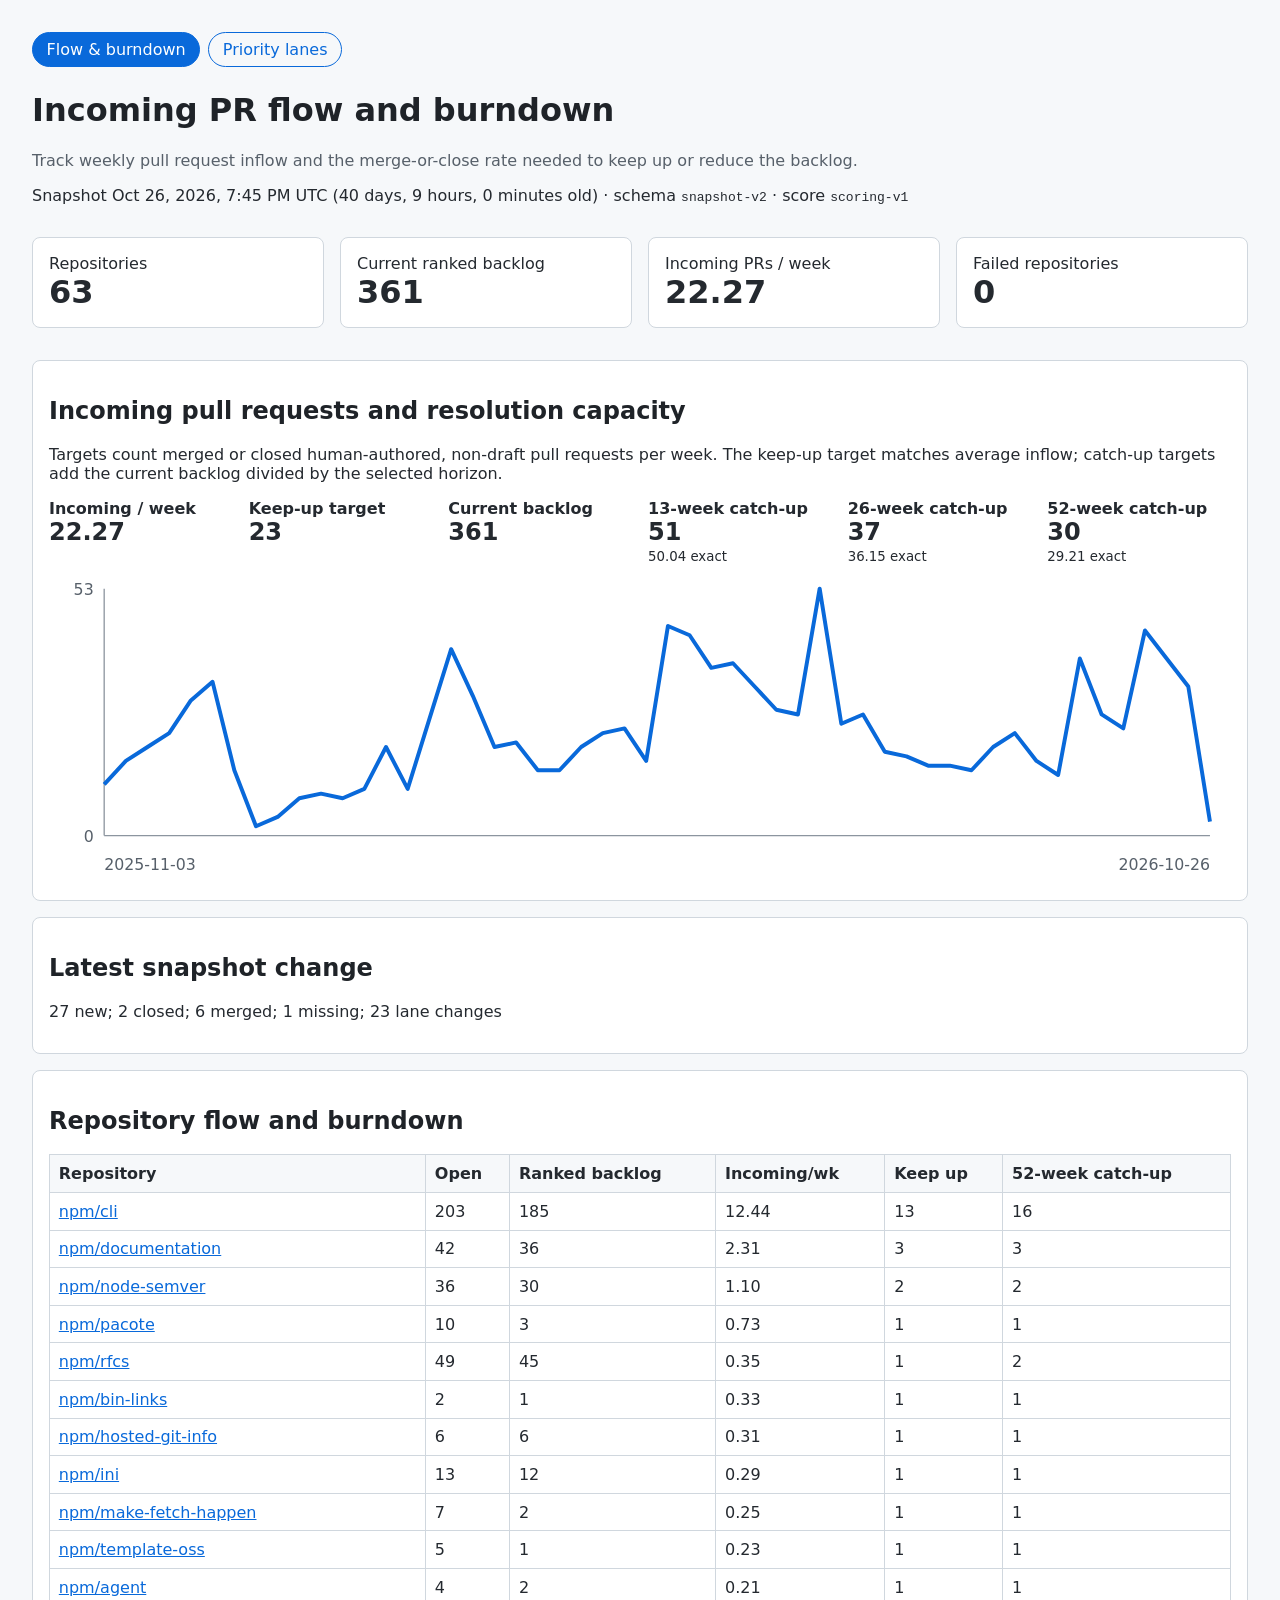
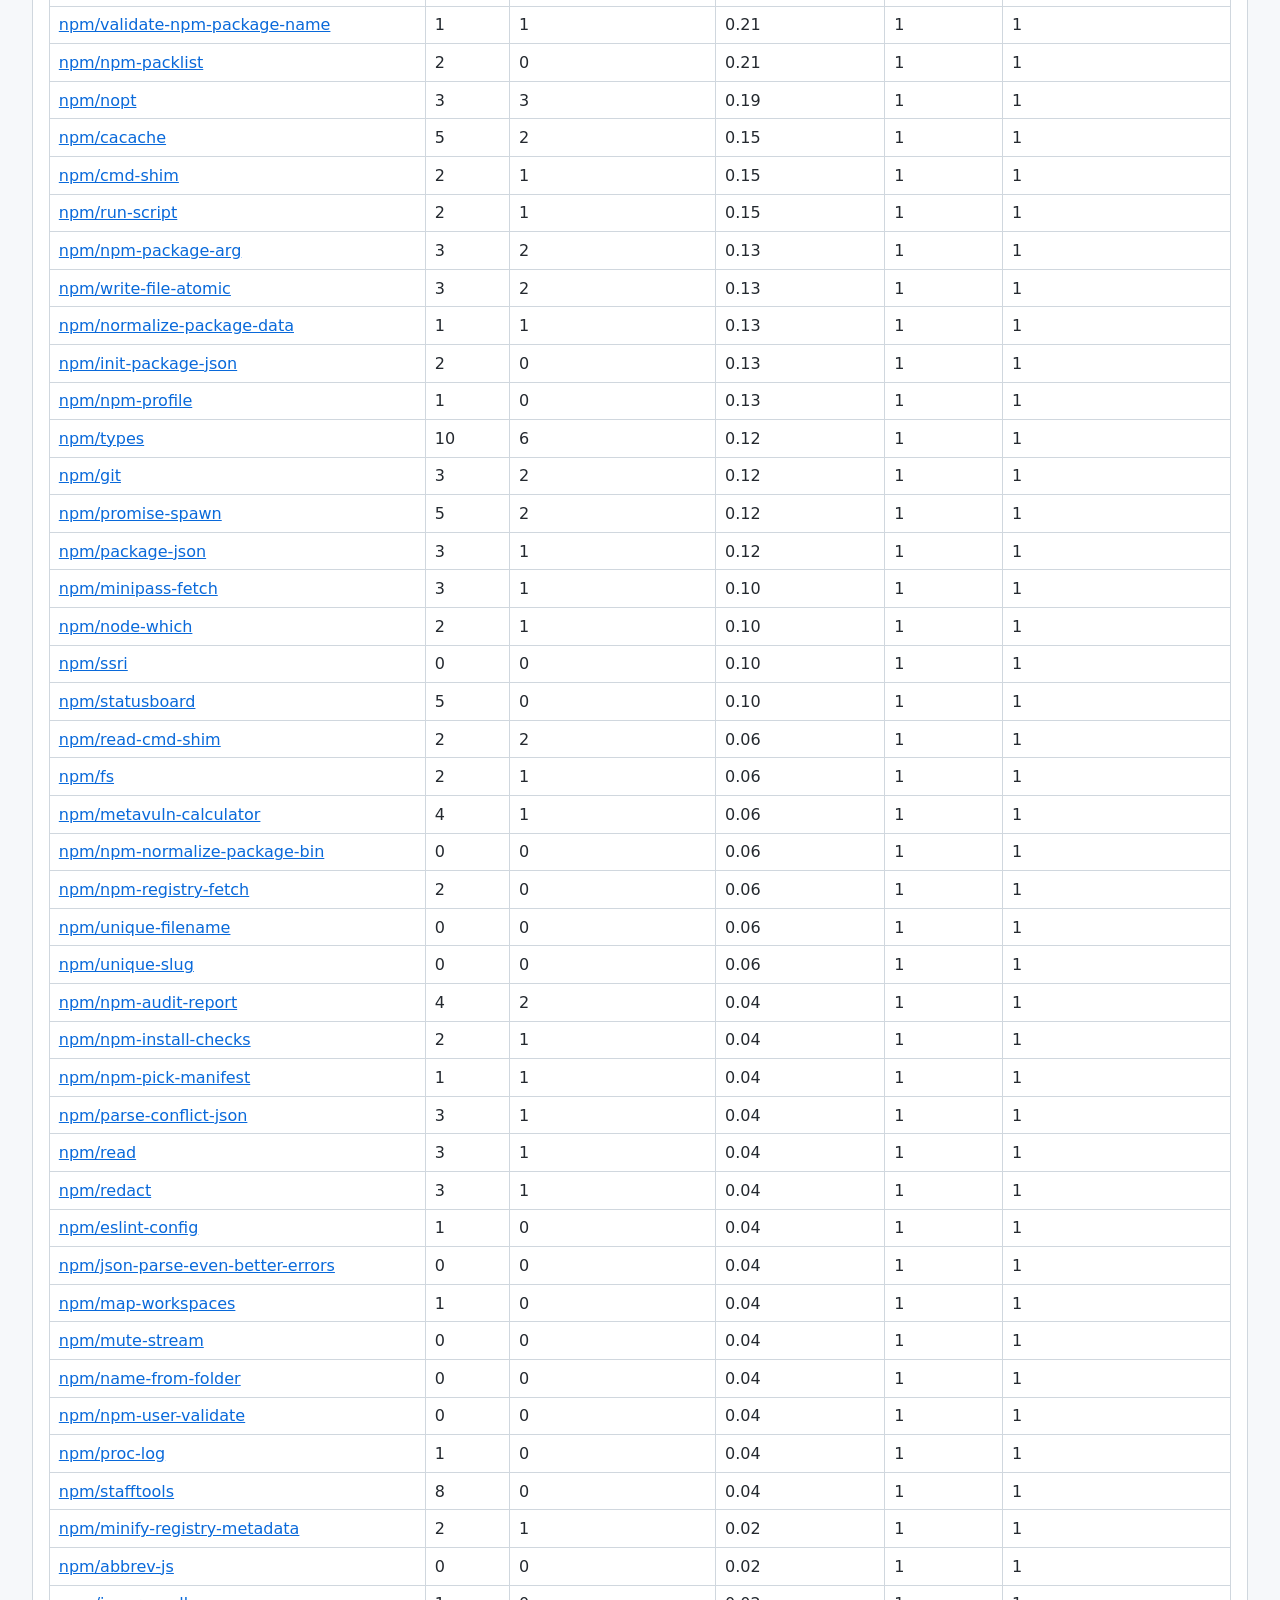
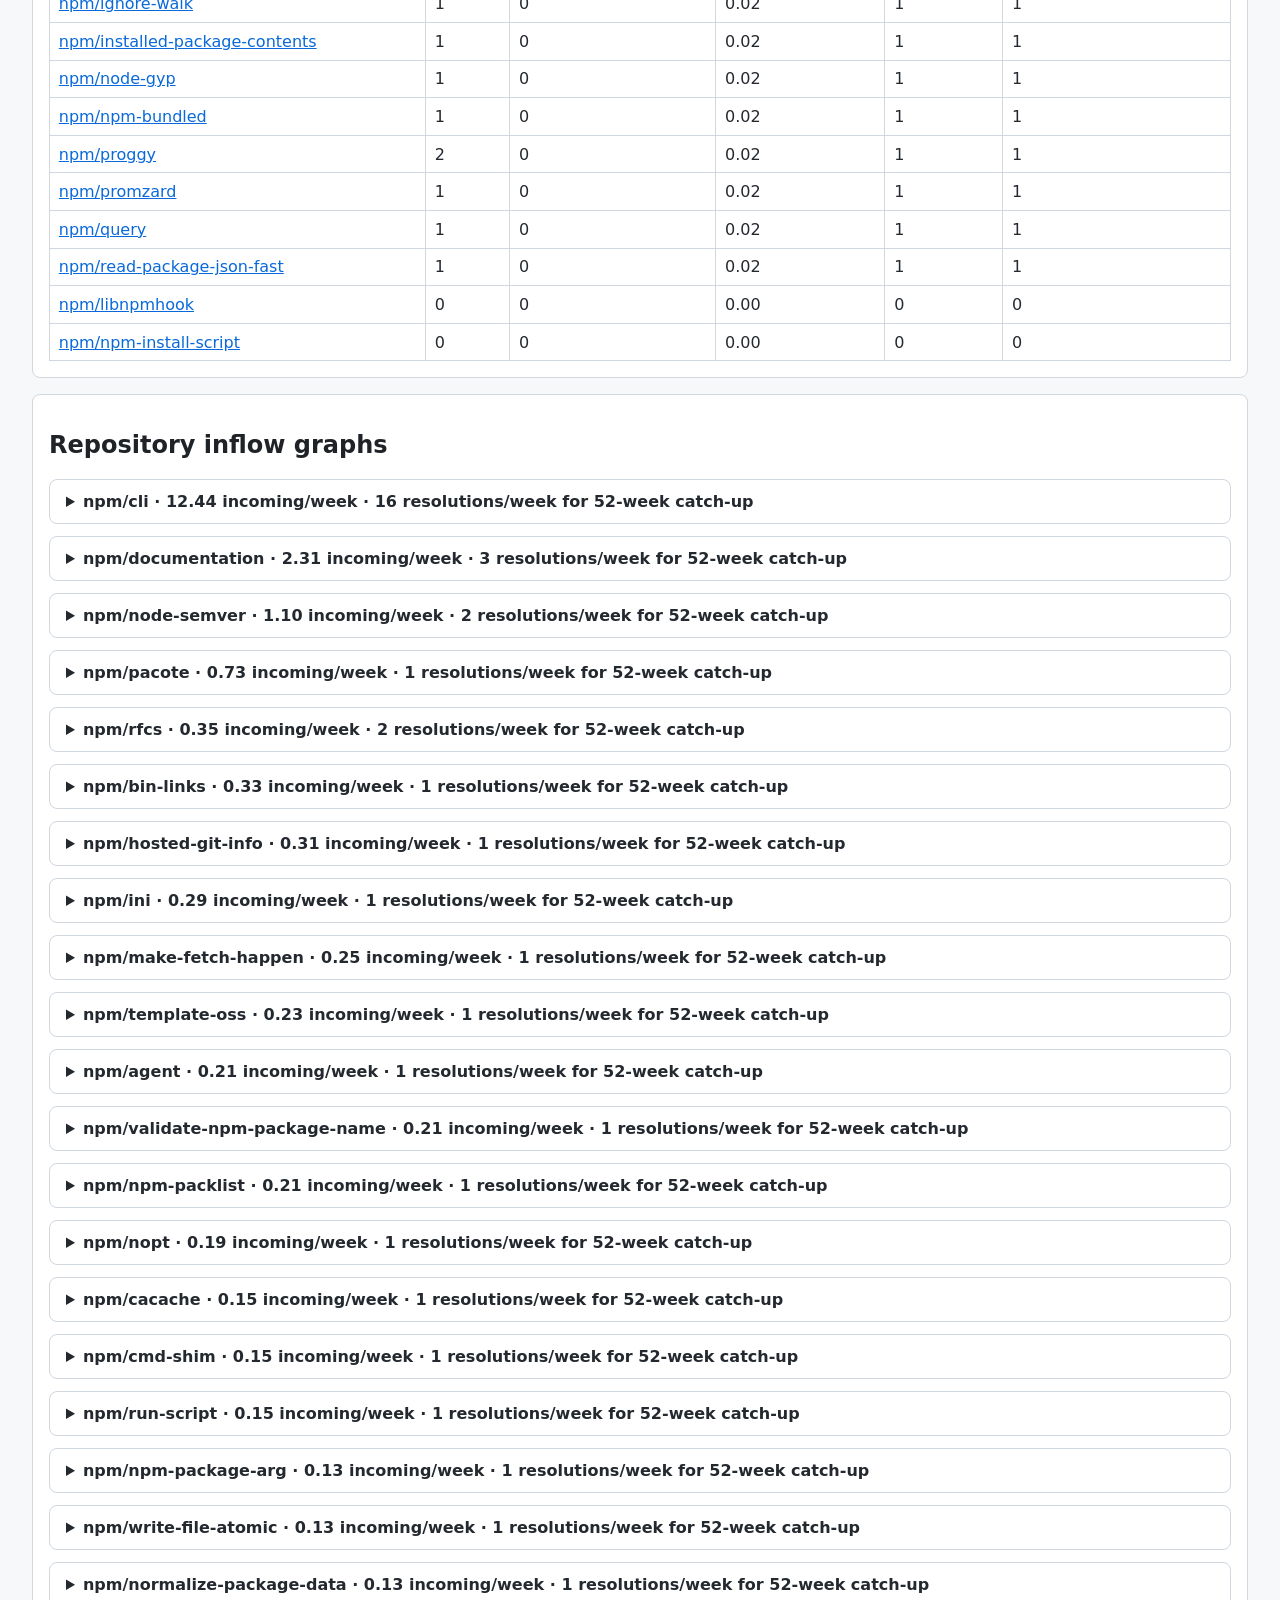
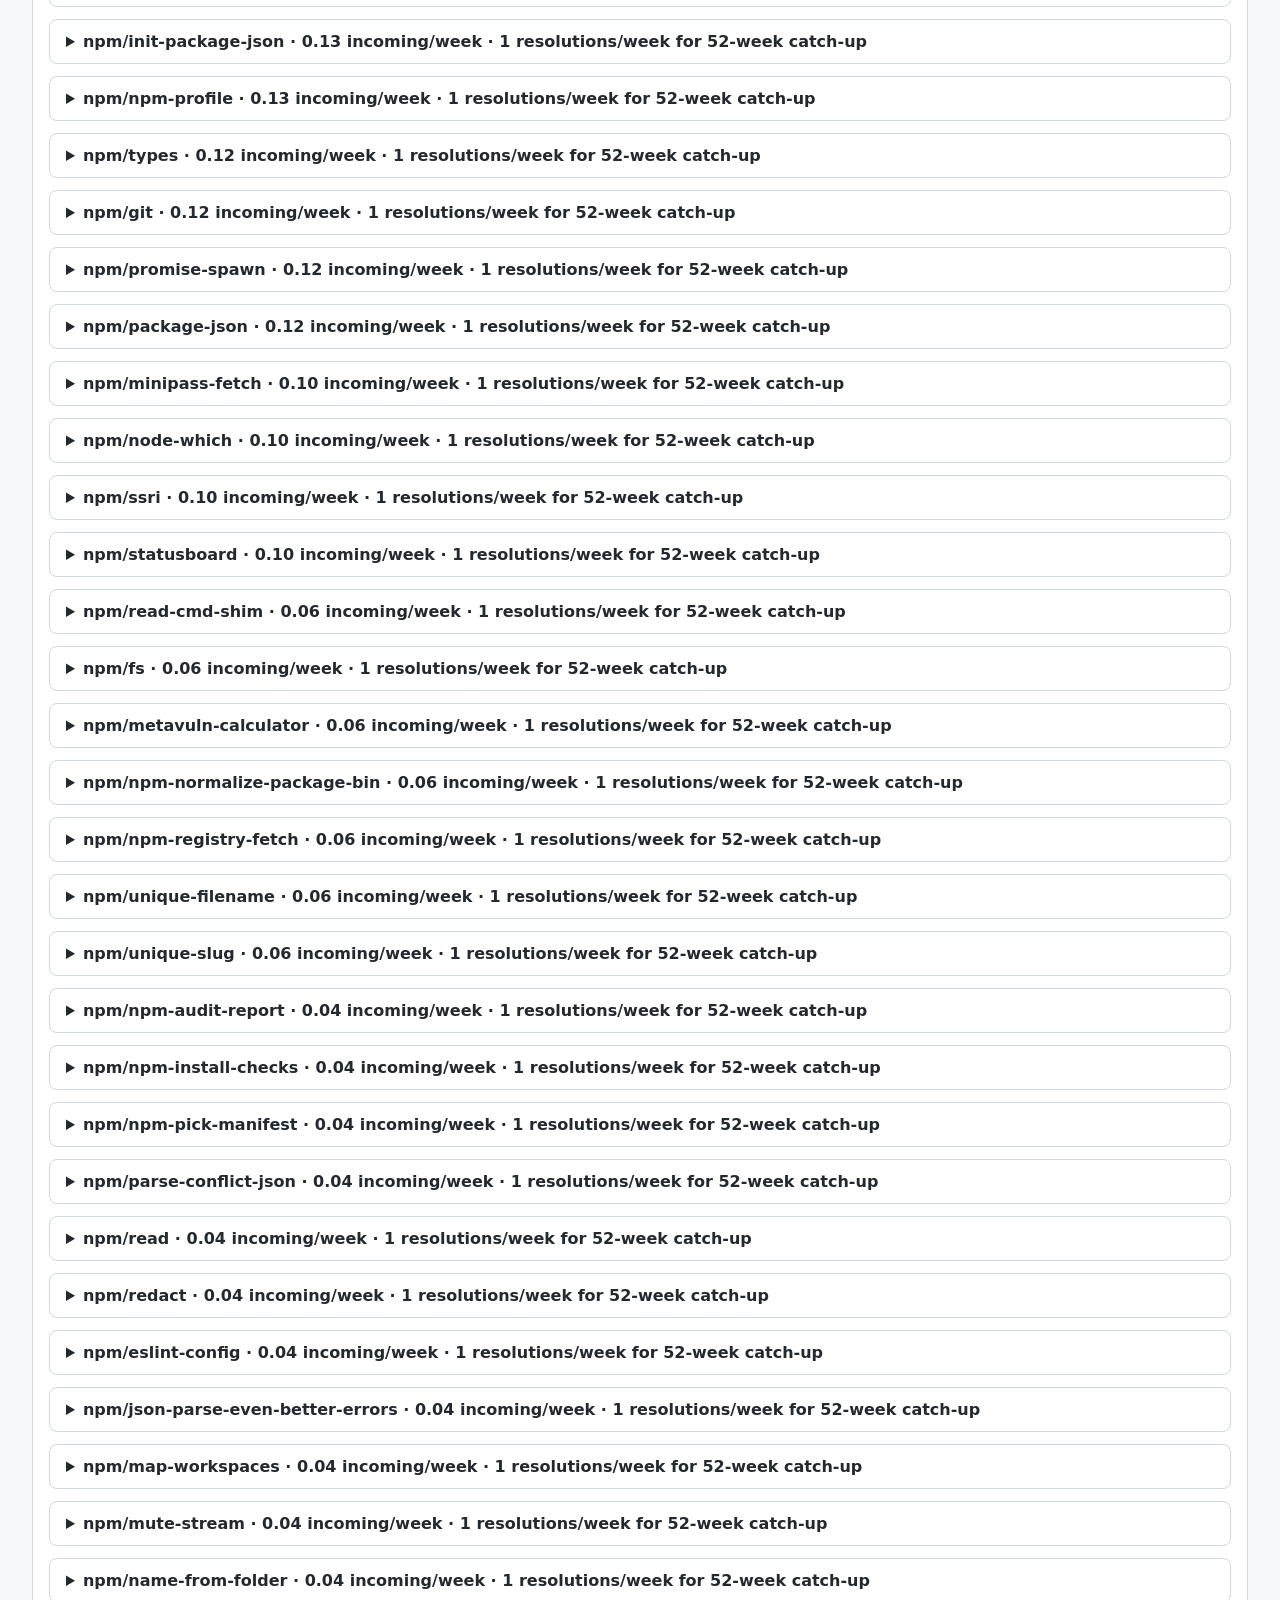
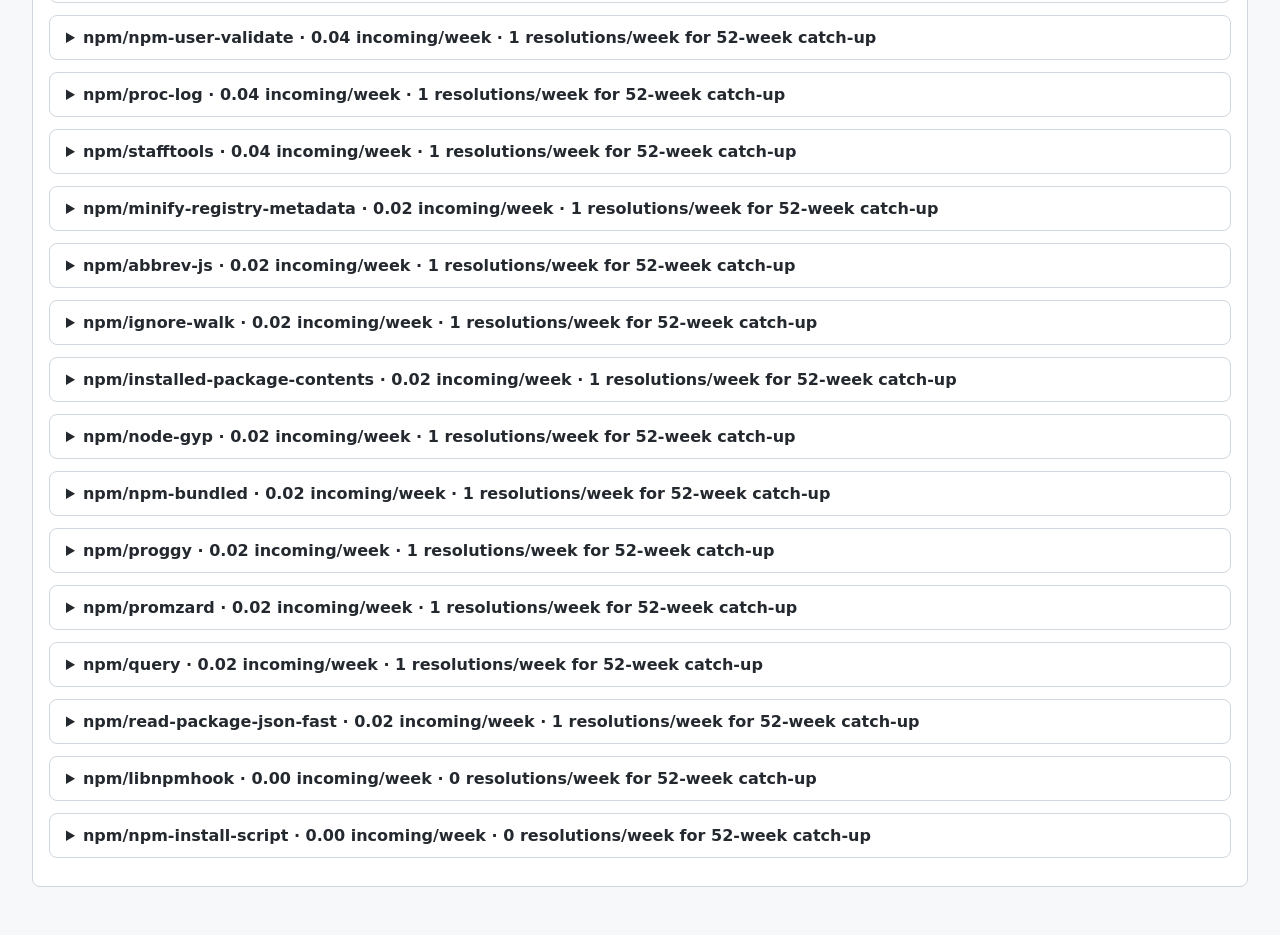
==== commit d9cbaeb7: "chore: update PR health dashboard" ====
--- a/index.html
+++ b/index.html
@@ -25,346 +25,346 @@
 <h1>Incoming PR flow and burndown</h1>
 <p class="intro">Track weekly pull request inflow and the merge-or-close rate needed to keep up or reduce the backlog.</p>
 <p class="snapshot-meta">Snapshot
-<time id="snapshot-time" datetime="2026-10-19T19:39:24.373Z">2026-10-19T19:39:24.373Z</time>
+<time id="snapshot-time" datetime="2026-10-26T19:45:01.393Z">2026-10-26T19:45:01.393Z</time>
 <span id="snapshot-age"></span> · schema <code>snapshot-v2</code> ·
 score <code>scoring-v1</code></p>
 
-<div class="cards"><div class="card"><div>Repositories</div><div class="big">63</div></div><div class="card"><div>Current ranked backlog</div><div class="big">343</div></div><div class="card"><div>Incoming PRs / week</div><div class="big">21.94</div></div><div class="card"><div>Failed repositories</div><div class="big">0</div></div></div>
+<div class="cards"><div class="card"><div>Repositories</div><div class="big">63</div></div><div class="card"><div>Current ranked backlog</div><div class="big">361</div></div><div class="card"><div>Incoming PRs / week</div><div class="big">22.27</div></div><div class="card"><div>Failed repositories</div><div class="big">0</div></div></div>
 <section><h2>Incoming pull requests and resolution capacity</h2>
 <p>Targets count merged or closed human-authored, non-draft pull requests per week.
 The keep-up target matches average inflow; catch-up targets add the current backlog divided by
 the selected horizon.</p>
 <div class="cards capacity">
-    <div><strong>Incoming / week</strong><div class="big">21.94</div></div>
-    <div><strong>Keep-up target</strong><div class="big">22</div></div>
-    <div><strong>Current backlog</strong><div class="big">343</div></div>
-    <div><strong>13-week catch-up</strong><div class="big">49</div><small>48.33 exact</small></div><div><strong>26-week catch-up</strong><div class="big">36</div><small>35.13 exact</small></div><div><strong>52-week catch-up</strong><div class="big">29</div><small>28.54 exact</small></div>
+    <div><strong>Incoming / week</strong><div class="big">22.27</div></div>
+    <div><strong>Keep-up target</strong><div class="big">23</div></div>
+    <div><strong>Current backlog</strong><div class="big">361</div></div>
+    <div><strong>13-week catch-up</strong><div class="big">51</div><small>50.04 exact</small></div><div><strong>26-week catch-up</strong><div class="big">37</div><small>36.15 exact</small></div><div><strong>52-week catch-up</strong><div class="big">30</div><small>29.21 exact</small></div>
   </div>
-<div class="chart"><svg viewBox="0 0 900 240" role="img" aria-label="All repositories: incoming pull requests per week"><line x1="42" y1="206" x2="884" y2="206" class="axis"/><line x1="42" y1="18" x2="42" y2="206" class="axis"/><polyline points="42.0,142.2 58.5,167.0 75.0,149.2 91.5,138.6 108.0,128.0 124.5,103.1 141.1,88.9 157.6,156.3 174.1,198.9 190.6,191.8 207.1,177.6 223.6,174.1 240.1,177.6 256.6,170.5 273.1,138.6 289.6,170.5 306.2,117.3 322.7,64.1 339.2,99.6 355.7,138.6 372.2,135.1 388.7,156.3 405.2,156.3 421.7,138.6 438.2,128.0 454.7,124.4 471.3,149.2 487.8,46.4 504.3,53.5 520.8,78.3 537.3,74.8 553.8,92.5 570.3,113.8 586.8,113.8 603.3,18.0 619.8,120.9 636.4,110.2 652.9,142.2 669.4,145.7 685.9,152.8 702.4,152.8 718.9,156.3 735.4,138.6 751.9,128.0 768.4,149.2 784.9,159.9 801.5,71.2 818.0,113.8 834.5,124.4 851.0,49.9 867.5,74.8 884.0,202.5" class="inflow-line"/><text x="34" y="23" text-anchor="end">53</text><text x="34" y="211" text-anchor="end">0</text><text x="42" y="232">2025-10-27</text><text x="884" y="232" text-anchor="end">2026-10-19</text></svg></div>
+<div class="chart"><svg viewBox="0 0 900 240" role="img" aria-label="All repositories: incoming pull requests per week"><line x1="42" y1="206" x2="884" y2="206" class="axis"/><line x1="42" y1="18" x2="42" y2="206" class="axis"/><polyline points="42.0,167.0 58.5,149.2 75.0,138.6 91.5,128.0 108.0,103.1 124.5,88.9 141.1,156.3 157.6,198.9 174.1,191.8 190.6,177.6 207.1,174.1 223.6,177.6 240.1,170.5 256.6,138.6 273.1,170.5 289.6,117.3 306.2,64.1 322.7,99.6 339.2,138.6 355.7,135.1 372.2,156.3 388.7,156.3 405.2,138.6 421.7,128.0 438.2,124.4 454.7,149.2 471.3,46.4 487.8,53.5 504.3,78.3 520.8,74.8 537.3,92.5 553.8,110.2 570.3,113.8 586.8,18.0 603.3,120.9 619.8,113.8 636.4,142.2 652.9,145.7 669.4,152.8 685.9,152.8 702.4,156.3 718.9,138.6 735.4,128.0 751.9,149.2 768.4,159.9 784.9,71.2 801.5,113.8 818.0,124.4 834.5,49.9 851.0,71.2 867.5,92.5 884.0,195.4" class="inflow-line"/><text x="34" y="23" text-anchor="end">53</text><text x="34" y="211" text-anchor="end">0</text><text x="42" y="232">2025-11-03</text><text x="884" y="232" text-anchor="end">2026-10-26</text></svg></div>
 </section>
-<section><h2>Latest snapshot change</h2><p>0 new; 0 closed; 0 merged; 0 missing; 0 lane changes</p></section>
+<section><h2>Latest snapshot change</h2><p>27 new; 2 closed; 6 merged; 1 missing; 23 lane changes</p></section>
 <section><h2>Repository flow and burndown</h2><div class="table-scroll"><table>
 <thead><tr><th>Repository</th><th>Open</th><th>Ranked backlog</th>
 <th>Incoming/wk</th><th>Keep up</th><th>52-week catch-up</th></tr></thead><tbody>
-<tr><td><a href="https://github.com/npm/cli">npm/cli</a></td><td>197</td><td>180</td><td>12.35</td><td>13</td><td>16</td></tr><tr><td><a href="https://github.com/npm/documentation">npm/documentation</a></td><td>34</td><td>28</td><td>2.25</td><td>3</td><td>3</td></tr><tr><td><a href="https://github.com/npm/node-semver">npm/node-semver</a></td><td>35</td><td>29</td><td>1.04</td><td>2</td><td>2</td></tr><tr><td><a href="https://github.com/npm/pacote">npm/pacote</a></td><td>8</td><td>2</td><td>0.73</td><td>1</td><td>1</td></tr><tr><td><a href="https://github.com/npm/rfcs">npm/rfcs</a></td><td>49</td><td>45</td><td>0.35</td><td>1</td><td>2</td></tr><tr><td><a href="https://github.com/npm/hosted-git-info">npm/hosted-git-info</a></td><td>6</td><td>6</td><td>0.31</td><td>1</td><td>1</td></tr><tr><td><a href="https://github.com/npm/ini">npm/ini</a></td><td>12</td><td>11</td><td>0.27</td><td>1</td><td>1</td></tr><tr><td><a href="https://github.com/npm/make-fetch-happen">npm/make-fetch-happen</a></td><td>7</td><td>2</td><td>0.25</td><td>1</td><td>1</td></tr><tr><td><a href="https://github.com/npm/bin-links">npm/bin-links</a></td><td>6</td><td>1</td><td>0.25</td><td>1</td><td>1</td></tr><tr><td><a href="https://github.com/npm/agent">npm/agent</a></td><td>4</td><td>2</td><td>0.21</td><td>1</td><td>1</td></tr><tr><td><a href="https://github.com/npm/validate-npm-package-name">npm/validate-npm-package-name</a></td><td>1</td><td>1</td><td>0.21</td><td>1</td><td>1</td></tr><tr><td><a href="https://github.com/npm/npm-packlist">npm/npm-packlist</a></td><td>2</td><td>0</td><td>0.21</td><td>1</td><td>1</td></tr><tr><td><a href="https://github.com/npm/template-oss">npm/template-oss</a></td><td>3</td><td>0</td><td>0.21</td><td>1</td><td>1</td></tr><tr><td><a href="https://github.com/npm/nopt">npm/nopt</a></td><td>3</td><td>3</td><td>0.19</td><td>1</td><td>1</td></tr><tr><td><a href="https://github.com/npm/cmd-shim">npm/cmd-shim</a></td><td>2</td><td>1</td><td>0.15</td><td>1</td><td>1</td></tr><tr><td><a href="https://github.com/npm/run-script">npm/run-script</a></td><td>2</td><td>1</td><td>0.15</td><td>1</td><td>1</td></tr><tr><td><a href="https://github.com/npm/npm-package-arg">npm/npm-package-arg</a></td><td>3</td><td>2</td><td>0.13</td><td>1</td><td>1</td></tr><tr><td><a href="https://github.com/npm/write-file-atomic">npm/write-file-atomic</a></td><td>3</td><td>2</td><td>0.13</td><td>1</td><td>1</td></tr><tr><td><a href="https://github.com/npm/cacache">npm/cacache</a></td><td>4</td><td>1</td><td>0.13</td><td>1</td><td>1</td></tr><tr><td><a href="https://github.com/npm/normalize-package-data">npm/normalize-package-data</a></td><td>1</td><td>1</td><td>0.13</td><td>1</td><td>1</td></tr><tr><td><a href="https://github.com/npm/init-package-json">npm/init-package-json</a></td><td>2</td><td>0</td><td>0.13</td><td>1</td><td>1</td></tr><tr><td><a href="https://github.com/npm/npm-profile">npm/npm-profile</a></td><td>1</td><td>0</td><td>0.13</td><td>1</td><td>1</td></tr><tr><td><a href="https://github.com/npm/types">npm/types</a></td><td>10</td><td>6</td><td>0.12</td><td>1</td><td>1</td></tr><tr><td><a href="https://github.com/npm/git">npm/git</a></td><td>3</td><td>2</td><td>0.12</td><td>1</td><td>1</td></tr><tr><td><a href="https://github.com/npm/promise-spawn">npm/promise-spawn</a></td><td>4</td><td>2</td><td>0.12</td><td>1</td><td>1</td></tr><tr><td><a href="https://github.com/npm/package-json">npm/package-json</a></td><td>3</td><td>1</td><td>0.12</td><td>1</td><td>1</td></tr><tr><td><a href="https://github.com/npm/minipass-fetch">npm/minipass-fetch</a></td><td>3</td><td>1</td><td>0.10</td><td>1</td><td>1</td></tr><tr><td><a href="https://github.com/npm/node-which">npm/node-which</a></td><td>2</td><td>1</td><td>0.10</td><td>1</td><td>1</td></tr><tr><td><a href="https://github.com/npm/ssri">npm/ssri</a></td><td>0</td><td>0</td><td>0.10</td><td>1</td><td>1</td></tr><tr><td><a href="https://github.com/npm/statusboard">npm/statusboard</a></td><td>5</td><td>0</td><td>0.10</td><td>1</td><td>1</td></tr><tr><td><a href="https://github.com/npm/read-cmd-shim">npm/read-cmd-shim</a></td><td>2</td><td>2</td><td>0.06</td><td>1</td><td>1</td></tr><tr><td><a href="https://github.com/npm/fs">npm/fs</a></td><td>2</td><td>1</td><td>0.06</td><td>1</td><td>1</td></tr><tr><td><a href="https://github.com/npm/metavuln-calculator">npm/metavuln-calculator</a></td><td>4</td><td>1</td><td>0.06</td><td>1</td><td>1</td></tr><tr><td><a href="https://github.com/npm/npm-normalize-package-bin">npm/npm-normalize-package-bin</a></td><td>0</td><td>0</td><td>0.06</td><td>1</td><td>1</td></tr><tr><td><a href="https://github.com/npm/npm-registry-fetch">npm/npm-registry-fetch</a></td><td>2</td><td>0</td><td>0.06</td><td>1</td><td>1</td></tr><tr><td><a href="https://github.com/npm/stafftools">npm/stafftools</a></td><td>8</td><td>0</td><td>0.06</td><td>1</td><td>1</td></tr><tr><td><a href="https://github.com/npm/unique-filename">npm/unique-filename</a></td><td>0</td><td>0</td><td>0.06</td><td>1</td><td>1</td></tr><tr><td><a href="https://github.com/npm/unique-slug">npm/unique-slug</a></td><td>0</td><td>0</td><td>0.06</td><td>1</td><td>1</td></tr><tr><td><a href="https://github.com/npm/npm-audit-report">npm/npm-audit-report</a></td><td>4</td><td>2</td><td>0.04</td><td>1</td><td>1</td></tr><tr><td><a href="https://github.com/npm/npm-install-checks">npm/npm-install-checks</a></td><td>2</td><td>1</td><td>0.04</td><td>1</td><td>1</td></tr><tr><td><a href="https://github.com/npm/npm-pick-manifest">npm/npm-pick-manifest</a></td><td>1</td><td>1</td><td>0.04</td><td>1</td><td>1</td></tr><tr><td><a href="https://github.com/npm/parse-conflict-json">npm/parse-conflict-json</a></td><td>3</td><td>1</td><td>0.04</td><td>1</td><td>1</td></tr><tr><td><a href="https://github.com/npm/read">npm/read</a></td><td>3</td><td>1</td><td>0.04</td><td>1</td><td>1</td></tr><tr><td><a href="https://github.com/npm/redact">npm/redact</a></td><td>3</td><td>1</td><td>0.04</td><td>1</td><td>1</td></tr><tr><td><a href="https://github.com/npm/eslint-config">npm/eslint-config</a></td><td>1</td><td>0</td><td>0.04</td><td>1</td><td>1</td></tr><tr><td><a href="https://github.com/npm/json-parse-even-better-errors">npm/json-parse-even-better-errors</a></td><td>0</td><td>0</td><td>0.04</td><td>1</td><td>1</td></tr><tr><td><a href="https://github.com/npm/map-workspaces">npm/map-workspaces</a></td><td>1</td><td>0</td><td>0.04</td><td>1</td><td>1</td></tr><tr><td><a href="https://github.com/npm/mute-stream">npm/mute-stream</a></td><td>0</td><td>0</td><td>0.04</td><td>1</td><td>1</td></tr><tr><td><a href="https://github.com/npm/name-from-folder">npm/name-from-folder</a></td><td>0</td><td>0</td><td>0.04</td><td>1</td><td>1</td></tr><tr><td><a href="https://github.com/npm/npm-user-validate">npm/npm-user-validate</a></td><td>0</td><td>0</td><td>0.04</td><td>1</td><td>1</td></tr><tr><td><a href="https://github.com/npm/proc-log">npm/proc-log</a></td><td>1</td><td>0</td><td>0.04</td><td>1</td><td>1</td></tr><tr><td><a href="https://github.com/npm/minify-registry-metadata">npm/minify-registry-metadata</a></td><td>2</td><td>1</td><td>0.02</td><td>1</td><td>1</td></tr><tr><td><a href="https://github.com/npm/abbrev-js">npm/abbrev-js</a></td><td>0</td><td>0</td><td>0.02</td><td>1</td><td>1</td></tr><tr><td><a href="https://github.com/npm/ignore-walk">npm/ignore-walk</a></td><td>1</td><td>0</td><td>0.02</td><td>1</td><td>1</td></tr><tr><td><a href="https://github.com/npm/installed-package-contents">npm/installed-package-contents</a></td><td>1</td><td>0</td><td>0.02</td><td>1</td><td>1</td></tr><tr><td><a href="https://github.com/npm/node-gyp">npm/node-gyp</a></td><td>1</td><td>0</td><td>0.02</td><td>1</td><td>1</td></tr><tr><td><a href="https://github.com/npm/npm-bundled">npm/npm-bundled</a></td><td>1</td><td>0</td><td>0.02</td><td>1</td><td>1</td></tr><tr><td><a href="https://github.com/npm/proggy">npm/proggy</a></td><td>2</td><td>0</td><td>0.02</td><td>1</td><td>1</td></tr><tr><td><a href="https://github.com/npm/promzard">npm/promzard</a></td><td>1</td><td>0</td><td>0.02</td><td>1</td><td>1</td></tr><tr><td><a href="https://github.com/npm/query">npm/query</a></td><td>1</td><td>0</td><td>0.02</td><td>1</td><td>1</td></tr><tr><td><a href="https://github.com/npm/read-package-json-fast">npm/read-package-json-fast</a></td><td>1</td><td>0</td><td>0.02</td><td>1</td><td>1</td></tr><tr><td><a href="https://github.com/npm/libnpmhook">npm/libnpmhook</a></td><td>0</td><td>0</td><td>0.00</td><td>0</td><td>0</td></tr><tr><td><a href="https://github.com/npm/npm-install-script">npm/npm-install-script</a></td><td>0</td><td>0</td><td>0.00</td><td>0</td><td>0</td></tr>
+<tr><td><a href="https://github.com/npm/cli">npm/cli</a></td><td>203</td><td>185</td><td>12.44</td><td>13</td><td>16</td></tr><tr><td><a href="https://github.com/npm/documentation">npm/documentation</a></td><td>42</td><td>36</td><td>2.31</td><td>3</td><td>3</td></tr><tr><td><a href="https://github.com/npm/node-semver">npm/node-semver</a></td><td>36</td><td>30</td><td>1.10</td><td>2</td><td>2</td></tr><tr><td><a href="https://github.com/npm/pacote">npm/pacote</a></td><td>10</td><td>3</td><td>0.73</td><td>1</td><td>1</td></tr><tr><td><a href="https://github.com/npm/rfcs">npm/rfcs</a></td><td>49</td><td>45</td><td>0.35</td><td>1</td><td>2</td></tr><tr><td><a href="https://github.com/npm/bin-links">npm/bin-links</a></td><td>2</td><td>1</td><td>0.33</td><td>1</td><td>1</td></tr><tr><td><a href="https://github.com/npm/hosted-git-info">npm/hosted-git-info</a></td><td>6</td><td>6</td><td>0.31</td><td>1</td><td>1</td></tr><tr><td><a href="https://github.com/npm/ini">npm/ini</a></td><td>13</td><td>12</td><td>0.29</td><td>1</td><td>1</td></tr><tr><td><a href="https://github.com/npm/make-fetch-happen">npm/make-fetch-happen</a></td><td>7</td><td>2</td><td>0.25</td><td>1</td><td>1</td></tr><tr><td><a href="https://github.com/npm/template-oss">npm/template-oss</a></td><td>5</td><td>1</td><td>0.23</td><td>1</td><td>1</td></tr><tr><td><a href="https://github.com/npm/agent">npm/agent</a></td><td>4</td><td>2</td><td>0.21</td><td>1</td><td>1</td></tr><tr><td><a href="https://github.com/npm/validate-npm-package-name">npm/validate-npm-package-name</a></td><td>1</td><td>1</td><td>0.21</td><td>1</td><td>1</td></tr><tr><td><a href="https://github.com/npm/npm-packlist">npm/npm-packlist</a></td><td>2</td><td>0</td><td>0.21</td><td>1</td><td>1</td></tr><tr><td><a href="https://github.com/npm/nopt">npm/nopt</a></td><td>3</td><td>3</td><td>0.19</td><td>1</td><td>1</td></tr><tr><td><a href="https://github.com/npm/cacache">npm/cacache</a></td><td>5</td><td>2</td><td>0.15</td><td>1</td><td>1</td></tr><tr><td><a href="https://github.com/npm/cmd-shim">npm/cmd-shim</a></td><td>2</td><td>1</td><td>0.15</td><td>1</td><td>1</td></tr><tr><td><a href="https://github.com/npm/run-script">npm/run-script</a></td><td>2</td><td>1</td><td>0.15</td><td>1</td><td>1</td></tr><tr><td><a href="https://github.com/npm/npm-package-arg">npm/npm-package-arg</a></td><td>3</td><td>2</td><td>0.13</td><td>1</td><td>1</td></tr><tr><td><a href="https://github.com/npm/write-file-atomic">npm/write-file-atomic</a></td><td>3</td><td>2</td><td>0.13</td><td>1</td><td>1</td></tr><tr><td><a href="https://github.com/npm/normalize-package-data">npm/normalize-package-data</a></td><td>1</td><td>1</td><td>0.13</td><td>1</td><td>1</td></tr><tr><td><a href="https://github.com/npm/init-package-json">npm/init-package-json</a></td><td>2</td><td>0</td><td>0.13</td><td>1</td><td>1</td></tr><tr><td><a href="https://github.com/npm/npm-profile">npm/npm-profile</a></td><td>1</td><td>0</td><td>0.13</td><td>1</td><td>1</td></tr><tr><td><a href="https://github.com/npm/types">npm/types</a></td><td>10</td><td>6</td><td>0.12</td><td>1</td><td>1</td></tr><tr><td><a href="https://github.com/npm/git">npm/git</a></td><td>3</td><td>2</td><td>0.12</td><td>1</td><td>1</td></tr><tr><td><a href="https://github.com/npm/promise-spawn">npm/promise-spawn</a></td><td>5</td><td>2</td><td>0.12</td><td>1</td><td>1</td></tr><tr><td><a href="https://github.com/npm/package-json">npm/package-json</a></td><td>3</td><td>1</td><td>0.12</td><td>1</td><td>1</td></tr><tr><td><a href="https://github.com/npm/minipass-fetch">npm/minipass-fetch</a></td><td>3</td><td>1</td><td>0.10</td><td>1</td><td>1</td></tr><tr><td><a href="https://github.com/npm/node-which">npm/node-which</a></td><td>2</td><td>1</td><td>0.10</td><td>1</td><td>1</td></tr><tr><td><a href="https://github.com/npm/ssri">npm/ssri</a></td><td>0</td><td>0</td><td>0.10</td><td>1</td><td>1</td></tr><tr><td><a href="https://github.com/npm/statusboard">npm/statusboard</a></td><td>5</td><td>0</td><td>0.10</td><td>1</td><td>1</td></tr><tr><td><a href="https://github.com/npm/read-cmd-shim">npm/read-cmd-shim</a></td><td>2</td><td>2</td><td>0.06</td><td>1</td><td>1</td></tr><tr><td><a href="https://github.com/npm/fs">npm/fs</a></td><td>2</td><td>1</td><td>0.06</td><td>1</td><td>1</td></tr><tr><td><a href="https://github.com/npm/metavuln-calculator">npm/metavuln-calculator</a></td><td>4</td><td>1</td><td>0.06</td><td>1</td><td>1</td></tr><tr><td><a href="https://github.com/npm/npm-normalize-package-bin">npm/npm-normalize-package-bin</a></td><td>0</td><td>0</td><td>0.06</td><td>1</td><td>1</td></tr><tr><td><a href="https://github.com/npm/npm-registry-fetch">npm/npm-registry-fetch</a></td><td>2</td><td>0</td><td>0.06</td><td>1</td><td>1</td></tr><tr><td><a href="https://github.com/npm/unique-filename">npm/unique-filename</a></td><td>0</td><td>0</td><td>0.06</td><td>1</td><td>1</td></tr><tr><td><a href="https://github.com/npm/unique-slug">npm/unique-slug</a></td><td>0</td><td>0</td><td>0.06</td><td>1</td><td>1</td></tr><tr><td><a href="https://github.com/npm/npm-audit-report">npm/npm-audit-report</a></td><td>4</td><td>2</td><td>0.04</td><td>1</td><td>1</td></tr><tr><td><a href="https://github.com/npm/npm-install-checks">npm/npm-install-checks</a></td><td>2</td><td>1</td><td>0.04</td><td>1</td><td>1</td></tr><tr><td><a href="https://github.com/npm/npm-pick-manifest">npm/npm-pick-manifest</a></td><td>1</td><td>1</td><td>0.04</td><td>1</td><td>1</td></tr><tr><td><a href="https://github.com/npm/parse-conflict-json">npm/parse-conflict-json</a></td><td>3</td><td>1</td><td>0.04</td><td>1</td><td>1</td></tr><tr><td><a href="https://github.com/npm/read">npm/read</a></td><td>3</td><td>1</td><td>0.04</td><td>1</td><td>1</td></tr><tr><td><a href="https://github.com/npm/redact">npm/redact</a></td><td>3</td><td>1</td><td>0.04</td><td>1</td><td>1</td></tr><tr><td><a href="https://github.com/npm/eslint-config">npm/eslint-config</a></td><td>1</td><td>0</td><td>0.04</td><td>1</td><td>1</td></tr><tr><td><a href="https://github.com/npm/json-parse-even-better-errors">npm/json-parse-even-better-errors</a></td><td>0</td><td>0</td><td>0.04</td><td>1</td><td>1</td></tr><tr><td><a href="https://github.com/npm/map-workspaces">npm/map-workspaces</a></td><td>1</td><td>0</td><td>0.04</td><td>1</td><td>1</td></tr><tr><td><a href="https://github.com/npm/mute-stream">npm/mute-stream</a></td><td>0</td><td>0</td><td>0.04</td><td>1</td><td>1</td></tr><tr><td><a href="https://github.com/npm/name-from-folder">npm/name-from-folder</a></td><td>0</td><td>0</td><td>0.04</td><td>1</td><td>1</td></tr><tr><td><a href="https://github.com/npm/npm-user-validate">npm/npm-user-validate</a></td><td>0</td><td>0</td><td>0.04</td><td>1</td><td>1</td></tr><tr><td><a href="https://github.com/npm/proc-log">npm/proc-log</a></td><td>1</td><td>0</td><td>0.04</td><td>1</td><td>1</td></tr><tr><td><a href="https://github.com/npm/stafftools">npm/stafftools</a></td><td>8</td><td>0</td><td>0.04</td><td>1</td><td>1</td></tr><tr><td><a href="https://github.com/npm/minify-registry-metadata">npm/minify-registry-metadata</a></td><td>2</td><td>1</td><td>0.02</td><td>1</td><td>1</td></tr><tr><td><a href="https://github.com/npm/abbrev-js">npm/abbrev-js</a></td><td>0</td><td>0</td><td>0.02</td><td>1</td><td>1</td></tr><tr><td><a href="https://github.com/npm/ignore-walk">npm/ignore-walk</a></td><td>1</td><td>0</td><td>0.02</td><td>1</td><td>1</td></tr><tr><td><a href="https://github.com/npm/installed-package-contents">npm/installed-package-contents</a></td><td>1</td><td>0</td><td>0.02</td><td>1</td><td>1</td></tr><tr><td><a href="https://github.com/npm/node-gyp">npm/node-gyp</a></td><td>1</td><td>0</td><td>0.02</td><td>1</td><td>1</td></tr><tr><td><a href="https://github.com/npm/npm-bundled">npm/npm-bundled</a></td><td>1</td><td>0</td><td>0.02</td><td>1</td><td>1</td></tr><tr><td><a href="https://github.com/npm/proggy">npm/proggy</a></td><td>2</td><td>0</td><td>0.02</td><td>1</td><td>1</td></tr><tr><td><a href="https://github.com/npm/promzard">npm/promzard</a></td><td>1</td><td>0</td><td>0.02</td><td>1</td><td>1</td></tr><tr><td><a href="https://github.com/npm/query">npm/query</a></td><td>1</td><td>0</td><td>0.02</td><td>1</td><td>1</td></tr><tr><td><a href="https://github.com/npm/read-package-json-fast">npm/read-package-json-fast</a></td><td>1</td><td>0</td><td>0.02</td><td>1</td><td>1</td></tr><tr><td><a href="https://github.com/npm/libnpmhook">npm/libnpmhook</a></td><td>0</td><td>0</td><td>0.00</td><td>0</td><td>0</td></tr><tr><td><a href="https://github.com/npm/npm-install-script">npm/npm-install-script</a></td><td>0</td><td>0</td><td>0.00</td><td>0</td><td>0</td></tr>
 </tbody></table></div></section>
 <section><h2>Repository inflow graphs</h2>
-<details><summary>npm/cli · 12.35 incoming/week · 16 resolutions/week for 52-week catch-up</summary><div class="cards capacity">
-    <div><strong>Incoming / week</strong><div class="big">12.35</div></div>
+<details><summary>npm/cli · 12.44 incoming/week · 16 resolutions/week for 52-week catch-up</summary><div class="cards capacity">
+    <div><strong>Incoming / week</strong><div class="big">12.44</div></div>
     <div><strong>Keep-up target</strong><div class="big">13</div></div>
-    <div><strong>Current backlog</strong><div class="big">180</div></div>
-    <div><strong>13-week catch-up</strong><div class="big">27</div><small>26.19 exact</small></div><div><strong>26-week catch-up</strong><div class="big">20</div><small>19.27 exact</small></div><div><strong>52-week catch-up</strong><div class="big">16</div><small>15.81 exact</small></div>
-  </div><div class="chart"><svg viewBox="0 0 900 240" role="img" aria-label="npm/cli: incoming pull requests per week"><line x1="42" y1="206" x2="884" y2="206" class="axis"/><line x1="42" y1="18" x2="42" y2="206" class="axis"/><polyline points="42.0,176.5 58.5,191.3 75.0,194.9 91.5,139.6 108.0,139.6 124.5,136.0 141.1,169.1 157.6,187.6 174.1,198.6 190.6,202.3 207.1,191.3 223.6,191.3 240.1,191.3 256.6,187.6 273.1,172.8 289.6,194.9 306.2,154.4 322.7,139.6 339.2,139.6 355.7,147.0 372.2,169.1 388.7,172.8 405.2,172.8 421.7,169.1 438.2,154.4 454.7,150.7 471.3,187.6 487.8,165.5 504.3,165.5 520.8,147.0 537.3,117.5 553.8,124.9 570.3,124.9 586.8,154.4 603.3,18.0 619.8,161.8 636.4,132.3 652.9,150.7 669.4,176.5 685.9,169.1 702.4,161.8 718.9,169.1 735.4,150.7 751.9,172.8 768.4,165.5 784.9,183.9 801.5,150.7 818.0,136.0 834.5,161.8 851.0,117.5 867.5,143.3 884.0,202.3" class="inflow-line"/><text x="34" y="23" text-anchor="end">51</text><text x="34" y="211" text-anchor="end">0</text><text x="42" y="232">2025-10-27</text><text x="884" y="232" text-anchor="end">2026-10-19</text></svg></div></details><details><summary>npm/documentation · 2.25 incoming/week · 3 resolutions/week for 52-week catch-up</summary><div class="cards capacity">
-    <div><strong>Incoming / week</strong><div class="big">2.25</div></div>
+    <div><strong>Current backlog</strong><div class="big">185</div></div>
+    <div><strong>13-week catch-up</strong><div class="big">27</div><small>26.67 exact</small></div><div><strong>26-week catch-up</strong><div class="big">20</div><small>19.56 exact</small></div><div><strong>52-week catch-up</strong><div class="big">16</div><small>16.00 exact</small></div>
+  </div><div class="chart"><svg viewBox="0 0 900 240" role="img" aria-label="npm/cli: incoming pull requests per week"><line x1="42" y1="206" x2="884" y2="206" class="axis"/><line x1="42" y1="18" x2="42" y2="206" class="axis"/><polyline points="42.0,191.3 58.5,194.9 75.0,139.6 91.5,139.6 108.0,136.0 124.5,169.1 141.1,187.6 157.6,198.6 174.1,202.3 190.6,191.3 207.1,191.3 223.6,191.3 240.1,187.6 256.6,172.8 273.1,194.9 289.6,154.4 306.2,139.6 322.7,139.6 339.2,147.0 355.7,169.1 372.2,172.8 388.7,172.8 405.2,169.1 421.7,154.4 438.2,150.7 454.7,187.6 471.3,165.5 487.8,165.5 504.3,147.0 520.8,117.5 537.3,124.9 553.8,121.2 570.3,154.4 586.8,18.0 603.3,161.8 619.8,136.0 636.4,150.7 652.9,176.5 669.4,169.1 685.9,161.8 702.4,169.1 718.9,150.7 735.4,172.8 751.9,165.5 768.4,183.9 784.9,150.7 801.5,136.0 818.0,161.8 834.5,117.5 851.0,143.3 867.5,158.1 884.0,202.3" class="inflow-line"/><text x="34" y="23" text-anchor="end">51</text><text x="34" y="211" text-anchor="end">0</text><text x="42" y="232">2025-11-03</text><text x="884" y="232" text-anchor="end">2026-10-26</text></svg></div></details><details><summary>npm/documentation · 2.31 incoming/week · 3 resolutions/week for 52-week catch-up</summary><div class="cards capacity">
+    <div><strong>Incoming / week</strong><div class="big">2.31</div></div>
     <div><strong>Keep-up target</strong><div class="big">3</div></div>
-    <div><strong>Current backlog</strong><div class="big">28</div></div>
-    <div><strong>13-week catch-up</strong><div class="big">5</div><small>4.40 exact</small></div><div><strong>26-week catch-up</strong><div class="big">4</div><small>3.33 exact</small></div><div><strong>52-week catch-up</strong><div class="big">3</div><small>2.79 exact</small></div>
-  </div><div class="chart"><svg viewBox="0 0 900 240" role="img" aria-label="npm/documentation: incoming pull requests per week"><line x1="42" y1="206" x2="884" y2="206" class="axis"/><line x1="42" y1="18" x2="42" y2="206" class="axis"/><polyline points="42.0,18.0 58.5,152.3 75.0,18.0 91.5,206.0 108.0,125.4 124.5,44.9 141.1,98.6 157.6,179.1 174.1,206.0 190.6,152.3 207.1,125.4 223.6,152.3 240.1,152.3 256.6,125.4 273.1,152.3 289.6,125.4 306.2,152.3 322.7,98.6 339.2,152.3 355.7,152.3 372.2,44.9 388.7,152.3 405.2,179.1 421.7,125.4 438.2,125.4 454.7,125.4 471.3,179.1 487.8,125.4 504.3,206.0 520.8,98.6 537.3,125.4 553.8,152.3 570.3,206.0 586.8,206.0 603.3,206.0 619.8,179.1 636.4,98.6 652.9,152.3 669.4,98.6 685.9,179.1 702.4,206.0 718.9,179.1 735.4,179.1 751.9,179.1 768.4,152.3 784.9,179.1 801.5,179.1 818.0,125.4 834.5,179.1 851.0,125.4 867.5,125.4 884.0,206.0" class="inflow-line"/><text x="34" y="23" text-anchor="end">7</text><text x="34" y="211" text-anchor="end">0</text><text x="42" y="232">2025-10-27</text><text x="884" y="232" text-anchor="end">2026-10-19</text></svg></div></details><details><summary>npm/node-semver · 1.04 incoming/week · 2 resolutions/week for 52-week catch-up</summary><div class="cards capacity">
-    <div><strong>Incoming / week</strong><div class="big">1.04</div></div>
+    <div><strong>Current backlog</strong><div class="big">36</div></div>
+    <div><strong>13-week catch-up</strong><div class="big">6</div><small>5.08 exact</small></div><div><strong>26-week catch-up</strong><div class="big">4</div><small>3.69 exact</small></div><div><strong>52-week catch-up</strong><div class="big">3</div><small>3.00 exact</small></div>
+  </div><div class="chart"><svg viewBox="0 0 900 240" role="img" aria-label="npm/documentation: incoming pull requests per week"><line x1="42" y1="206" x2="884" y2="206" class="axis"/><line x1="42" y1="18" x2="42" y2="206" class="axis"/><polyline points="42.0,168.4 58.5,74.4 75.0,206.0 91.5,149.6 108.0,93.2 124.5,130.8 141.1,187.2 157.6,206.0 174.1,168.4 190.6,149.6 207.1,168.4 223.6,168.4 240.1,149.6 256.6,168.4 273.1,149.6 289.6,168.4 306.2,130.8 322.7,168.4 339.2,168.4 355.7,93.2 372.2,168.4 388.7,187.2 405.2,149.6 421.7,149.6 438.2,149.6 454.7,187.2 471.3,149.6 487.8,206.0 504.3,130.8 520.8,149.6 537.3,168.4 553.8,206.0 570.3,206.0 586.8,206.0 603.3,187.2 619.8,130.8 636.4,168.4 652.9,130.8 669.4,187.2 685.9,206.0 702.4,187.2 718.9,187.2 735.4,187.2 751.9,168.4 768.4,187.2 784.9,187.2 801.5,149.6 818.0,187.2 834.5,149.6 851.0,149.6 867.5,18.0 884.0,206.0" class="inflow-line"/><text x="34" y="23" text-anchor="end">10</text><text x="34" y="211" text-anchor="end">0</text><text x="42" y="232">2025-11-03</text><text x="884" y="232" text-anchor="end">2026-10-26</text></svg></div></details><details><summary>npm/node-semver · 1.10 incoming/week · 2 resolutions/week for 52-week catch-up</summary><div class="cards capacity">
+    <div><strong>Incoming / week</strong><div class="big">1.10</div></div>
     <div><strong>Keep-up target</strong><div class="big">2</div></div>
-    <div><strong>Current backlog</strong><div class="big">29</div></div>
-    <div><strong>13-week catch-up</strong><div class="big">4</div><small>3.27 exact</small></div><div><strong>26-week catch-up</strong><div class="big">3</div><small>2.15 exact</small></div><div><strong>52-week catch-up</strong><div class="big">2</div><small>1.60 exact</small></div>
-  </div><div class="chart"><svg viewBox="0 0 900 240" role="img" aria-label="npm/node-semver: incoming pull requests per week"><line x1="42" y1="206" x2="884" y2="206" class="axis"/><line x1="42" y1="18" x2="42" y2="206" class="axis"/><polyline points="42.0,182.5 58.5,206.0 75.0,206.0 91.5,206.0 108.0,206.0 124.5,182.5 141.1,206.0 157.6,159.0 174.1,206.0 190.6,206.0 207.1,206.0 223.6,182.5 240.1,206.0 256.6,206.0 273.1,182.5 289.6,206.0 306.2,206.0 322.7,182.5 339.2,206.0 355.7,206.0 372.2,206.0 388.7,206.0 405.2,206.0 421.7,206.0 438.2,206.0 454.7,206.0 471.3,159.0 487.8,159.0 504.3,206.0 520.8,159.0 537.3,206.0 553.8,159.0 570.3,206.0 586.8,182.5 603.3,182.5 619.8,112.0 636.4,182.5 652.9,206.0 669.4,159.0 685.9,135.5 702.4,182.5 718.9,182.5 735.4,182.5 751.9,182.5 768.4,182.5 784.9,182.5 801.5,159.0 818.0,159.0 834.5,112.0 851.0,88.5 867.5,18.0 884.0,206.0" class="inflow-line"/><text x="34" y="23" text-anchor="end">8</text><text x="34" y="211" text-anchor="end">0</text><text x="42" y="232">2025-10-27</text><text x="884" y="232" text-anchor="end">2026-10-19</text></svg></div></details><details><summary>npm/pacote · 0.73 incoming/week · 1 resolutions/week for 52-week catch-up</summary><div class="cards capacity">
+    <div><strong>Current backlog</strong><div class="big">30</div></div>
+    <div><strong>13-week catch-up</strong><div class="big">4</div><small>3.40 exact</small></div><div><strong>26-week catch-up</strong><div class="big">3</div><small>2.25 exact</small></div><div><strong>52-week catch-up</strong><div class="big">2</div><small>1.67 exact</small></div>
+  </div><div class="chart"><svg viewBox="0 0 900 240" role="img" aria-label="npm/node-semver: incoming pull requests per week"><line x1="42" y1="206" x2="884" y2="206" class="axis"/><line x1="42" y1="18" x2="42" y2="206" class="axis"/><polyline points="42.0,206.0 58.5,206.0 75.0,206.0 91.5,206.0 108.0,182.5 124.5,206.0 141.1,159.0 157.6,206.0 174.1,206.0 190.6,206.0 207.1,182.5 223.6,206.0 240.1,206.0 256.6,182.5 273.1,206.0 289.6,206.0 306.2,182.5 322.7,206.0 339.2,206.0 355.7,206.0 372.2,206.0 388.7,206.0 405.2,206.0 421.7,206.0 438.2,206.0 454.7,159.0 471.3,159.0 487.8,206.0 504.3,159.0 520.8,206.0 537.3,159.0 553.8,206.0 570.3,182.5 586.8,182.5 603.3,112.0 619.8,182.5 636.4,206.0 652.9,159.0 669.4,135.5 685.9,182.5 702.4,182.5 718.9,182.5 735.4,182.5 751.9,182.5 768.4,182.5 784.9,159.0 801.5,159.0 818.0,112.0 834.5,88.5 851.0,18.0 867.5,112.0 884.0,206.0" class="inflow-line"/><text x="34" y="23" text-anchor="end">8</text><text x="34" y="211" text-anchor="end">0</text><text x="42" y="232">2025-11-03</text><text x="884" y="232" text-anchor="end">2026-10-26</text></svg></div></details><details><summary>npm/pacote · 0.73 incoming/week · 1 resolutions/week for 52-week catch-up</summary><div class="cards capacity">
     <div><strong>Incoming / week</strong><div class="big">0.73</div></div>
     <div><strong>Keep-up target</strong><div class="big">1</div></div>
-    <div><strong>Current backlog</strong><div class="big">2</div></div>
-    <div><strong>13-week catch-up</strong><div class="big">1</div><small>0.88 exact</small></div><div><strong>26-week catch-up</strong><div class="big">1</div><small>0.81 exact</small></div><div><strong>52-week catch-up</strong><div class="big">1</div><small>0.77 exact</small></div>
-  </div><div class="chart"><svg viewBox="0 0 900 240" role="img" aria-label="npm/pacote: incoming pull requests per week"><line x1="42" y1="206" x2="884" y2="206" class="axis"/><line x1="42" y1="18" x2="42" y2="206" class="axis"/><polyline points="42.0,174.7 58.5,174.7 75.0,206.0 91.5,206.0 108.0,206.0 124.5,206.0 141.1,174.7 157.6,206.0 174.1,206.0 190.6,206.0 207.1,206.0 223.6,206.0 240.1,206.0 256.6,143.3 273.1,174.7 289.6,143.3 306.2,174.7 322.7,49.3 339.2,18.0 355.7,174.7 372.2,206.0 388.7,206.0 405.2,174.7 421.7,206.0 438.2,206.0 454.7,174.7 471.3,143.3 487.8,206.0 504.3,143.3 520.8,206.0 537.3,174.7 553.8,174.7 570.3,112.0 586.8,174.7 603.3,206.0 619.8,206.0 636.4,206.0 652.9,206.0 669.4,174.7 685.9,206.0 702.4,206.0 718.9,206.0 735.4,206.0 751.9,206.0 768.4,206.0 784.9,174.7 801.5,143.3 818.0,206.0 834.5,174.7 851.0,206.0 867.5,206.0 884.0,206.0" class="inflow-line"/><text x="34" y="23" text-anchor="end">6</text><text x="34" y="211" text-anchor="end">0</text><text x="42" y="232">2025-10-27</text><text x="884" y="232" text-anchor="end">2026-10-19</text></svg></div></details><details><summary>npm/rfcs · 0.35 incoming/week · 2 resolutions/week for 52-week catch-up</summary><div class="cards capacity">
+    <div><strong>Current backlog</strong><div class="big">3</div></div>
+    <div><strong>13-week catch-up</strong><div class="big">1</div><small>0.96 exact</small></div><div><strong>26-week catch-up</strong><div class="big">1</div><small>0.85 exact</small></div><div><strong>52-week catch-up</strong><div class="big">1</div><small>0.79 exact</small></div>
+  </div><div class="chart"><svg viewBox="0 0 900 240" role="img" aria-label="npm/pacote: incoming pull requests per week"><line x1="42" y1="206" x2="884" y2="206" class="axis"/><line x1="42" y1="18" x2="42" y2="206" class="axis"/><polyline points="42.0,174.7 58.5,206.0 75.0,206.0 91.5,206.0 108.0,206.0 124.5,174.7 141.1,206.0 157.6,206.0 174.1,206.0 190.6,206.0 207.1,206.0 223.6,206.0 240.1,143.3 256.6,174.7 273.1,143.3 289.6,174.7 306.2,49.3 322.7,18.0 339.2,174.7 355.7,206.0 372.2,206.0 388.7,174.7 405.2,206.0 421.7,206.0 438.2,174.7 454.7,143.3 471.3,206.0 487.8,143.3 504.3,206.0 520.8,174.7 537.3,174.7 553.8,112.0 570.3,174.7 586.8,206.0 603.3,206.0 619.8,206.0 636.4,206.0 652.9,174.7 669.4,206.0 685.9,206.0 702.4,206.0 718.9,206.0 735.4,206.0 751.9,206.0 768.4,174.7 784.9,143.3 801.5,206.0 818.0,174.7 834.5,206.0 851.0,206.0 867.5,174.7 884.0,206.0" class="inflow-line"/><text x="34" y="23" text-anchor="end">6</text><text x="34" y="211" text-anchor="end">0</text><text x="42" y="232">2025-11-03</text><text x="884" y="232" text-anchor="end">2026-10-26</text></svg></div></details><details><summary>npm/rfcs · 0.35 incoming/week · 2 resolutions/week for 52-week catch-up</summary><div class="cards capacity">
     <div><strong>Incoming / week</strong><div class="big">0.35</div></div>
     <div><strong>Keep-up target</strong><div class="big">1</div></div>
     <div><strong>Current backlog</strong><div class="big">45</div></div>
     <div><strong>13-week catch-up</strong><div class="big">4</div><small>3.81 exact</small></div><div><strong>26-week catch-up</strong><div class="big">3</div><small>2.08 exact</small></div><div><strong>52-week catch-up</strong><div class="big">2</div><small>1.21 exact</small></div>
-  </div><div class="chart"><svg viewBox="0 0 900 240" role="img" aria-label="npm/rfcs: incoming pull requests per week"><line x1="42" y1="206" x2="884" y2="206" class="axis"/><line x1="42" y1="18" x2="42" y2="206" class="axis"/><polyline points="42.0,206.0 58.5,206.0 75.0,206.0 91.5,206.0 108.0,206.0 124.5,206.0 141.1,112.0 157.6,112.0 174.1,206.0 190.6,112.0 207.1,206.0 223.6,206.0 240.1,206.0 256.6,206.0 273.1,206.0 289.6,206.0 306.2,206.0 322.7,206.0 339.2,206.0 355.7,206.0 372.2,112.0 388.7,206.0 405.2,206.0 421.7,112.0 438.2,206.0 454.7,206.0 471.3,112.0 487.8,206.0 504.3,112.0 520.8,206.0 537.3,18.0 553.8,18.0 570.3,206.0 586.8,112.0 603.3,206.0 619.8,206.0 636.4,18.0 652.9,206.0 669.4,206.0 685.9,206.0 702.4,206.0 718.9,206.0 735.4,112.0 751.9,112.0 768.4,206.0 784.9,206.0 801.5,112.0 818.0,206.0 834.5,112.0 851.0,206.0 867.5,206.0 884.0,206.0" class="inflow-line"/><text x="34" y="23" text-anchor="end">2</text><text x="34" y="211" text-anchor="end">0</text><text x="42" y="232">2025-10-27</text><text x="884" y="232" text-anchor="end">2026-10-19</text></svg></div></details><details><summary>npm/hosted-git-info · 0.31 incoming/week · 1 resolutions/week for 52-week catch-up</summary><div class="cards capacity">
+  </div><div class="chart"><svg viewBox="0 0 900 240" role="img" aria-label="npm/rfcs: incoming pull requests per week"><line x1="42" y1="206" x2="884" y2="206" class="axis"/><line x1="42" y1="18" x2="42" y2="206" class="axis"/><polyline points="42.0,206.0 58.5,206.0 75.0,206.0 91.5,206.0 108.0,206.0 124.5,112.0 141.1,112.0 157.6,206.0 174.1,112.0 190.6,206.0 207.1,206.0 223.6,206.0 240.1,206.0 256.6,206.0 273.1,206.0 289.6,206.0 306.2,206.0 322.7,206.0 339.2,206.0 355.7,112.0 372.2,206.0 388.7,206.0 405.2,112.0 421.7,206.0 438.2,206.0 454.7,112.0 471.3,206.0 487.8,112.0 504.3,206.0 520.8,18.0 537.3,18.0 553.8,206.0 570.3,112.0 586.8,206.0 603.3,206.0 619.8,18.0 636.4,206.0 652.9,206.0 669.4,206.0 685.9,206.0 702.4,206.0 718.9,112.0 735.4,112.0 751.9,206.0 768.4,206.0 784.9,112.0 801.5,206.0 818.0,112.0 834.5,206.0 851.0,206.0 867.5,206.0 884.0,206.0" class="inflow-line"/><text x="34" y="23" text-anchor="end">2</text><text x="34" y="211" text-anchor="end">0</text><text x="42" y="232">2025-11-03</text><text x="884" y="232" text-anchor="end">2026-10-26</text></svg></div></details><details><summary>npm/bin-links · 0.33 incoming/week · 1 resolutions/week for 52-week catch-up</summary><div class="cards capacity">
+    <div><strong>Incoming / week</strong><div class="big">0.33</div></div>
+    <div><strong>Keep-up target</strong><div class="big">1</div></div>
+    <div><strong>Current backlog</strong><div class="big">1</div></div>
+    <div><strong>13-week catch-up</strong><div class="big">1</div><small>0.40 exact</small></div><div><strong>26-week catch-up</strong><div class="big">1</div><small>0.37 exact</small></div><div><strong>52-week catch-up</strong><div class="big">1</div><small>0.35 exact</small></div>
+  </div><div class="chart"><svg viewBox="0 0 900 240" role="img" aria-label="npm/bin-links: incoming pull requests per week"><line x1="42" y1="206" x2="884" y2="206" class="axis"/><line x1="42" y1="18" x2="42" y2="206" class="axis"/><polyline points="42.0,206.0 58.5,206.0 75.0,206.0 91.5,206.0 108.0,206.0 124.5,206.0 141.1,206.0 157.6,206.0 174.1,206.0 190.6,206.0 207.1,206.0 223.6,206.0 240.1,206.0 256.6,206.0 273.1,206.0 289.6,206.0 306.2,206.0 322.7,206.0 339.2,206.0 355.7,206.0 372.2,206.0 388.7,206.0 405.2,206.0 421.7,206.0 438.2,179.1 454.7,206.0 471.3,206.0 487.8,18.0 504.3,152.3 520.8,206.0 537.3,206.0 553.8,206.0 570.3,206.0 586.8,206.0 603.3,206.0 619.8,206.0 636.4,206.0 652.9,206.0 669.4,206.0 685.9,206.0 702.4,179.1 718.9,206.0 735.4,206.0 751.9,206.0 768.4,206.0 784.9,206.0 801.5,206.0 818.0,152.3 834.5,206.0 851.0,179.1 867.5,152.3 884.0,179.1" class="inflow-line"/><text x="34" y="23" text-anchor="end">7</text><text x="34" y="211" text-anchor="end">0</text><text x="42" y="232">2025-11-03</text><text x="884" y="232" text-anchor="end">2026-10-26</text></svg></div></details><details><summary>npm/hosted-git-info · 0.31 incoming/week · 1 resolutions/week for 52-week catch-up</summary><div class="cards capacity">
     <div><strong>Incoming / week</strong><div class="big">0.31</div></div>
     <div><strong>Keep-up target</strong><div class="big">1</div></div>
     <div><strong>Current backlog</strong><div class="big">6</div></div>
     <div><strong>13-week catch-up</strong><div class="big">1</div><small>0.77 exact</small></div><div><strong>26-week catch-up</strong><div class="big">1</div><small>0.54 exact</small></div><div><strong>52-week catch-up</strong><div class="big">1</div><small>0.42 exact</small></div>
-  </div><div class="chart"><svg viewBox="0 0 900 240" role="img" aria-label="npm/hosted-git-info: incoming pull requests per week"><line x1="42" y1="206" x2="884" y2="206" class="axis"/><line x1="42" y1="18" x2="42" y2="206" class="axis"/><polyline points="42.0,206.0 58.5,206.0 75.0,206.0 91.5,206.0 108.0,206.0 124.5,206.0 141.1,168.4 157.6,206.0 174.1,206.0 190.6,206.0 207.1,206.0 223.6,206.0 240.1,206.0 256.6,206.0 273.1,168.4 289.6,206.0 306.2,206.0 322.7,206.0 339.2,206.0 355.7,206.0 372.2,206.0 388.7,206.0 405.2,168.4 421.7,168.4 438.2,206.0 454.7,206.0 471.3,168.4 487.8,168.4 504.3,130.8 520.8,206.0 537.3,206.0 553.8,206.0 570.3,206.0 586.8,206.0 603.3,206.0 619.8,206.0 636.4,206.0 652.9,206.0 669.4,206.0 685.9,206.0 702.4,206.0 718.9,206.0 735.4,206.0 751.9,168.4 768.4,206.0 784.9,206.0 801.5,168.4 818.0,206.0 834.5,168.4 851.0,206.0 867.5,18.0 884.0,206.0" class="inflow-line"/><text x="34" y="23" text-anchor="end">5</text><text x="34" y="211" text-anchor="end">0</text><text x="42" y="232">2025-10-27</text><text x="884" y="232" text-anchor="end">2026-10-19</text></svg></div></details><details><summary>npm/ini · 0.27 incoming/week · 1 resolutions/week for 52-week catch-up</summary><div class="cards capacity">
-    <div><strong>Incoming / week</strong><div class="big">0.27</div></div>
-    <div><strong>Keep-up target</strong><div class="big">1</div></div>
-    <div><strong>Current backlog</strong><div class="big">11</div></div>
-    <div><strong>13-week catch-up</strong><div class="big">2</div><small>1.12 exact</small></div><div><strong>26-week catch-up</strong><div class="big">1</div><small>0.69 exact</small></div><div><strong>52-week catch-up</strong><div class="big">1</div><small>0.48 exact</small></div>
-  </div><div class="chart"><svg viewBox="0 0 900 240" role="img" aria-label="npm/ini: incoming pull requests per week"><line x1="42" y1="206" x2="884" y2="206" class="axis"/><line x1="42" y1="18" x2="42" y2="206" class="axis"/><polyline points="42.0,206.0 58.5,206.0 75.0,159.0 91.5,206.0 108.0,206.0 124.5,206.0 141.1,206.0 157.6,206.0 174.1,206.0 190.6,206.0 207.1,206.0 223.6,206.0 240.1,206.0 256.6,206.0 273.1,206.0 289.6,206.0 306.2,206.0 322.7,159.0 339.2,206.0 355.7,206.0 372.2,206.0 388.7,206.0 405.2,206.0 421.7,206.0 438.2,206.0 454.7,206.0 471.3,206.0 487.8,159.0 504.3,206.0 520.8,206.0 537.3,206.0 553.8,206.0 570.3,206.0 586.8,206.0 603.3,206.0 619.8,112.0 636.4,206.0 652.9,206.0 669.4,159.0 685.9,206.0 702.4,206.0 718.9,206.0 735.4,206.0 751.9,159.0 768.4,159.0 784.9,206.0 801.5,159.0 818.0,206.0 834.5,159.0 851.0,18.0 867.5,206.0 884.0,206.0" class="inflow-line"/><text x="34" y="23" text-anchor="end">4</text><text x="34" y="211" text-anchor="end">0</text><text x="42" y="232">2025-10-27</text><text x="884" y="232" text-anchor="end">2026-10-19</text></svg></div></details><details><summary>npm/make-fetch-happen · 0.25 incoming/week · 1 resolutions/week for 52-week catch-up</summary><div class="cards capacity">
+  </div><div class="chart"><svg viewBox="0 0 900 240" role="img" aria-label="npm/hosted-git-info: incoming pull requests per week"><line x1="42" y1="206" x2="884" y2="206" class="axis"/><line x1="42" y1="18" x2="42" y2="206" class="axis"/><polyline points="42.0,206.0 58.5,206.0 75.0,206.0 91.5,206.0 108.0,206.0 124.5,168.4 141.1,206.0 157.6,206.0 174.1,206.0 190.6,206.0 207.1,206.0 223.6,206.0 240.1,206.0 256.6,168.4 273.1,206.0 289.6,206.0 306.2,206.0 322.7,206.0 339.2,206.0 355.7,206.0 372.2,206.0 388.7,168.4 405.2,168.4 421.7,206.0 438.2,206.0 454.7,168.4 471.3,168.4 487.8,130.8 504.3,206.0 520.8,206.0 537.3,206.0 553.8,206.0 570.3,206.0 586.8,206.0 603.3,206.0 619.8,206.0 636.4,206.0 652.9,206.0 669.4,206.0 685.9,206.0 702.4,206.0 718.9,206.0 735.4,168.4 751.9,206.0 768.4,206.0 784.9,168.4 801.5,206.0 818.0,168.4 834.5,206.0 851.0,18.0 867.5,206.0 884.0,206.0" class="inflow-line"/><text x="34" y="23" text-anchor="end">5</text><text x="34" y="211" text-anchor="end">0</text><text x="42" y="232">2025-11-03</text><text x="884" y="232" text-anchor="end">2026-10-26</text></svg></div></details><details><summary>npm/ini · 0.29 incoming/week · 1 resolutions/week for 52-week catch-up</summary><div class="cards capacity">
+    <div><strong>Incoming / week</strong><div class="big">0.29</div></div>
+    <div><strong>Keep-up target</strong><div class="big">1</div></div>
+    <div><strong>Current backlog</strong><div class="big">12</div></div>
+    <div><strong>13-week catch-up</strong><div class="big">2</div><small>1.21 exact</small></div><div><strong>26-week catch-up</strong><div class="big">1</div><small>0.75 exact</small></div><div><strong>52-week catch-up</strong><div class="big">1</div><small>0.52 exact</small></div>
+  </div><div class="chart"><svg viewBox="0 0 900 240" role="img" aria-label="npm/ini: incoming pull requests per week"><line x1="42" y1="206" x2="884" y2="206" class="axis"/><line x1="42" y1="18" x2="42" y2="206" class="axis"/><polyline points="42.0,206.0 58.5,159.0 75.0,206.0 91.5,206.0 108.0,206.0 124.5,206.0 141.1,206.0 157.6,206.0 174.1,206.0 190.6,206.0 207.1,206.0 223.6,206.0 240.1,206.0 256.6,206.0 273.1,206.0 289.6,206.0 306.2,159.0 322.7,206.0 339.2,206.0 355.7,206.0 372.2,206.0 388.7,206.0 405.2,206.0 421.7,206.0 438.2,206.0 454.7,206.0 471.3,159.0 487.8,206.0 504.3,206.0 520.8,206.0 537.3,206.0 553.8,206.0 570.3,206.0 586.8,206.0 603.3,112.0 619.8,206.0 636.4,206.0 652.9,159.0 669.4,206.0 685.9,206.0 702.4,206.0 718.9,206.0 735.4,159.0 751.9,159.0 768.4,206.0 784.9,159.0 801.5,206.0 818.0,159.0 834.5,18.0 851.0,206.0 867.5,159.0 884.0,206.0" class="inflow-line"/><text x="34" y="23" text-anchor="end">4</text><text x="34" y="211" text-anchor="end">0</text><text x="42" y="232">2025-11-03</text><text x="884" y="232" text-anchor="end">2026-10-26</text></svg></div></details><details><summary>npm/make-fetch-happen · 0.25 incoming/week · 1 resolutions/week for 52-week catch-up</summary><div class="cards capacity">
     <div><strong>Incoming / week</strong><div class="big">0.25</div></div>
     <div><strong>Keep-up target</strong><div class="big">1</div></div>
     <div><strong>Current backlog</strong><div class="big">2</div></div>
     <div><strong>13-week catch-up</strong><div class="big">1</div><small>0.40 exact</small></div><div><strong>26-week catch-up</strong><div class="big">1</div><small>0.33 exact</small></div><div><strong>52-week catch-up</strong><div class="big">1</div><small>0.29 exact</small></div>
-  </div><div class="chart"><svg viewBox="0 0 900 240" role="img" aria-label="npm/make-fetch-happen: incoming pull requests per week"><line x1="42" y1="206" x2="884" y2="206" class="axis"/><line x1="42" y1="18" x2="42" y2="206" class="axis"/><polyline points="42.0,206.0 58.5,159.0 75.0,206.0 91.5,206.0 108.0,206.0 124.5,206.0 141.1,206.0 157.6,206.0 174.1,206.0 190.6,206.0 207.1,206.0 223.6,206.0 240.1,206.0 256.6,206.0 273.1,206.0 289.6,206.0 306.2,159.0 322.7,159.0 339.2,159.0 355.7,206.0 372.2,206.0 388.7,206.0 405.2,206.0 421.7,206.0 438.2,206.0 454.7,206.0 471.3,206.0 487.8,206.0 504.3,206.0 520.8,159.0 537.3,18.0 553.8,206.0 570.3,206.0 586.8,159.0 603.3,206.0 619.8,206.0 636.4,206.0 652.9,206.0 669.4,206.0 685.9,206.0 702.4,206.0 718.9,206.0 735.4,206.0 751.9,206.0 768.4,206.0 784.9,159.0 801.5,159.0 818.0,206.0 834.5,206.0 851.0,206.0 867.5,159.0 884.0,206.0" class="inflow-line"/><text x="34" y="23" text-anchor="end">4</text><text x="34" y="211" text-anchor="end">0</text><text x="42" y="232">2025-10-27</text><text x="884" y="232" text-anchor="end">2026-10-19</text></svg></div></details><details><summary>npm/bin-links · 0.25 incoming/week · 1 resolutions/week for 52-week catch-up</summary><div class="cards capacity">
-    <div><strong>Incoming / week</strong><div class="big">0.25</div></div>
-    <div><strong>Keep-up target</strong><div class="big">1</div></div>
-    <div><strong>Current backlog</strong><div class="big">1</div></div>
-    <div><strong>13-week catch-up</strong><div class="big">1</div><small>0.33 exact</small></div><div><strong>26-week catch-up</strong><div class="big">1</div><small>0.29 exact</small></div><div><strong>52-week catch-up</strong><div class="big">1</div><small>0.27 exact</small></div>
-  </div><div class="chart"><svg viewBox="0 0 900 240" role="img" aria-label="npm/bin-links: incoming pull requests per week"><line x1="42" y1="206" x2="884" y2="206" class="axis"/><line x1="42" y1="18" x2="42" y2="206" class="axis"/><polyline points="42.0,206.0 58.5,206.0 75.0,206.0 91.5,206.0 108.0,206.0 124.5,206.0 141.1,206.0 157.6,206.0 174.1,206.0 190.6,206.0 207.1,206.0 223.6,206.0 240.1,206.0 256.6,206.0 273.1,206.0 289.6,206.0 306.2,206.0 322.7,206.0 339.2,206.0 355.7,206.0 372.2,206.0 388.7,206.0 405.2,206.0 421.7,206.0 438.2,206.0 454.7,179.1 471.3,206.0 487.8,206.0 504.3,18.0 520.8,152.3 537.3,206.0 553.8,206.0 570.3,206.0 586.8,206.0 603.3,206.0 619.8,206.0 636.4,206.0 652.9,206.0 669.4,206.0 685.9,206.0 702.4,206.0 718.9,179.1 735.4,206.0 751.9,206.0 768.4,206.0 784.9,206.0 801.5,206.0 818.0,206.0 834.5,152.3 851.0,206.0 867.5,206.0 884.0,206.0" class="inflow-line"/><text x="34" y="23" text-anchor="end">7</text><text x="34" y="211" text-anchor="end">0</text><text x="42" y="232">2025-10-27</text><text x="884" y="232" text-anchor="end">2026-10-19</text></svg></div></details><details><summary>npm/agent · 0.21 incoming/week · 1 resolutions/week for 52-week catch-up</summary><div class="cards capacity">
+  </div><div class="chart"><svg viewBox="0 0 900 240" role="img" aria-label="npm/make-fetch-happen: incoming pull requests per week"><line x1="42" y1="206" x2="884" y2="206" class="axis"/><line x1="42" y1="18" x2="42" y2="206" class="axis"/><polyline points="42.0,159.0 58.5,206.0 75.0,206.0 91.5,206.0 108.0,206.0 124.5,206.0 141.1,206.0 157.6,206.0 174.1,206.0 190.6,206.0 207.1,206.0 223.6,206.0 240.1,206.0 256.6,206.0 273.1,206.0 289.6,159.0 306.2,159.0 322.7,159.0 339.2,206.0 355.7,206.0 372.2,206.0 388.7,206.0 405.2,206.0 421.7,206.0 438.2,206.0 454.7,206.0 471.3,206.0 487.8,206.0 504.3,159.0 520.8,18.0 537.3,206.0 553.8,206.0 570.3,159.0 586.8,206.0 603.3,206.0 619.8,206.0 636.4,206.0 652.9,206.0 669.4,206.0 685.9,206.0 702.4,206.0 718.9,206.0 735.4,206.0 751.9,206.0 768.4,159.0 784.9,159.0 801.5,206.0 818.0,206.0 834.5,206.0 851.0,159.0 867.5,206.0 884.0,206.0" class="inflow-line"/><text x="34" y="23" text-anchor="end">4</text><text x="34" y="211" text-anchor="end">0</text><text x="42" y="232">2025-11-03</text><text x="884" y="232" text-anchor="end">2026-10-26</text></svg></div></details><details><summary>npm/template-oss · 0.23 incoming/week · 1 resolutions/week for 52-week catch-up</summary><div class="cards capacity">
+    <div><strong>Incoming / week</strong><div class="big">0.23</div></div>
+    <div><strong>Keep-up target</strong><div class="big">1</div></div>
+    <div><strong>Current backlog</strong><div class="big">1</div></div>
+    <div><strong>13-week catch-up</strong><div class="big">1</div><small>0.31 exact</small></div><div><strong>26-week catch-up</strong><div class="big">1</div><small>0.27 exact</small></div><div><strong>52-week catch-up</strong><div class="big">1</div><small>0.25 exact</small></div>
+  </div><div class="chart"><svg viewBox="0 0 900 240" role="img" aria-label="npm/template-oss: incoming pull requests per week"><line x1="42" y1="206" x2="884" y2="206" class="axis"/><line x1="42" y1="18" x2="42" y2="206" class="axis"/><polyline points="42.0,206.0 58.5,206.0 75.0,206.0 91.5,206.0 108.0,143.3 124.5,206.0 141.1,206.0 157.6,206.0 174.1,206.0 190.6,206.0 207.1,143.3 223.6,206.0 240.1,206.0 256.6,206.0 273.1,206.0 289.6,206.0 306.2,206.0 322.7,206.0 339.2,206.0 355.7,143.3 372.2,206.0 388.7,206.0 405.2,206.0 421.7,206.0 438.2,206.0 454.7,143.3 471.3,18.0 487.8,143.3 504.3,206.0 520.8,206.0 537.3,206.0 553.8,206.0 570.3,80.7 586.8,206.0 603.3,206.0 619.8,206.0 636.4,206.0 652.9,206.0 669.4,206.0 685.9,206.0 702.4,206.0 718.9,206.0 735.4,206.0 751.9,206.0 768.4,206.0 784.9,206.0 801.5,143.3 818.0,206.0 834.5,206.0 851.0,206.0 867.5,206.0 884.0,143.3" class="inflow-line"/><text x="34" y="23" text-anchor="end">3</text><text x="34" y="211" text-anchor="end">0</text><text x="42" y="232">2025-11-03</text><text x="884" y="232" text-anchor="end">2026-10-26</text></svg></div></details><details><summary>npm/agent · 0.21 incoming/week · 1 resolutions/week for 52-week catch-up</summary><div class="cards capacity">
     <div><strong>Incoming / week</strong><div class="big">0.21</div></div>
     <div><strong>Keep-up target</strong><div class="big">1</div></div>
     <div><strong>Current backlog</strong><div class="big">2</div></div>
     <div><strong>13-week catch-up</strong><div class="big">1</div><small>0.37 exact</small></div><div><strong>26-week catch-up</strong><div class="big">1</div><small>0.29 exact</small></div><div><strong>52-week catch-up</strong><div class="big">1</div><small>0.25 exact</small></div>
-  </div><div class="chart"><svg viewBox="0 0 900 240" role="img" aria-label="npm/agent: incoming pull requests per week"><line x1="42" y1="206" x2="884" y2="206" class="axis"/><line x1="42" y1="18" x2="42" y2="206" class="axis"/><polyline points="42.0,206.0 58.5,206.0 75.0,206.0 91.5,206.0 108.0,206.0 124.5,206.0 141.1,206.0 157.6,206.0 174.1,206.0 190.6,206.0 207.1,206.0 223.6,206.0 240.1,206.0 256.6,206.0 273.1,206.0 289.6,206.0 306.2,206.0 322.7,206.0 339.2,206.0 355.7,206.0 372.2,143.3 388.7,206.0 405.2,206.0 421.7,206.0 438.2,143.3 454.7,206.0 471.3,206.0 487.8,143.3 504.3,206.0 520.8,143.3 537.3,18.0 553.8,206.0 570.3,206.0 586.8,143.3 603.3,206.0 619.8,143.3 636.4,206.0 652.9,206.0 669.4,206.0 685.9,206.0 702.4,206.0 718.9,206.0 735.4,206.0 751.9,143.3 768.4,206.0 784.9,206.0 801.5,143.3 818.0,206.0 834.5,206.0 851.0,206.0 867.5,206.0 884.0,206.0" class="inflow-line"/><text x="34" y="23" text-anchor="end">3</text><text x="34" y="211" text-anchor="end">0</text><text x="42" y="232">2025-10-27</text><text x="884" y="232" text-anchor="end">2026-10-19</text></svg></div></details><details><summary>npm/validate-npm-package-name · 0.21 incoming/week · 1 resolutions/week for 52-week catch-up</summary><div class="cards capacity">
+  </div><div class="chart"><svg viewBox="0 0 900 240" role="img" aria-label="npm/agent: incoming pull requests per week"><line x1="42" y1="206" x2="884" y2="206" class="axis"/><line x1="42" y1="18" x2="42" y2="206" class="axis"/><polyline points="42.0,206.0 58.5,206.0 75.0,206.0 91.5,206.0 108.0,206.0 124.5,206.0 141.1,206.0 157.6,206.0 174.1,206.0 190.6,206.0 207.1,206.0 223.6,206.0 240.1,206.0 256.6,206.0 273.1,206.0 289.6,206.0 306.2,206.0 322.7,206.0 339.2,206.0 355.7,143.3 372.2,206.0 388.7,206.0 405.2,206.0 421.7,143.3 438.2,206.0 454.7,206.0 471.3,143.3 487.8,206.0 504.3,143.3 520.8,18.0 537.3,206.0 553.8,206.0 570.3,143.3 586.8,206.0 603.3,143.3 619.8,206.0 636.4,206.0 652.9,206.0 669.4,206.0 685.9,206.0 702.4,206.0 718.9,206.0 735.4,143.3 751.9,206.0 768.4,206.0 784.9,143.3 801.5,206.0 818.0,206.0 834.5,206.0 851.0,206.0 867.5,206.0 884.0,206.0" class="inflow-line"/><text x="34" y="23" text-anchor="end">3</text><text x="34" y="211" text-anchor="end">0</text><text x="42" y="232">2025-11-03</text><text x="884" y="232" text-anchor="end">2026-10-26</text></svg></div></details><details><summary>npm/validate-npm-package-name · 0.21 incoming/week · 1 resolutions/week for 52-week catch-up</summary><div class="cards capacity">
     <div><strong>Incoming / week</strong><div class="big">0.21</div></div>
     <div><strong>Keep-up target</strong><div class="big">1</div></div>
     <div><strong>Current backlog</strong><div class="big">1</div></div>
     <div><strong>13-week catch-up</strong><div class="big">1</div><small>0.29 exact</small></div><div><strong>26-week catch-up</strong><div class="big">1</div><small>0.25 exact</small></div><div><strong>52-week catch-up</strong><div class="big">1</div><small>0.23 exact</small></div>
-  </div><div class="chart"><svg viewBox="0 0 900 240" role="img" aria-label="npm/validate-npm-package-name: incoming pull requests per week"><line x1="42" y1="206" x2="884" y2="206" class="axis"/><line x1="42" y1="18" x2="42" y2="206" class="axis"/><polyline points="42.0,206.0 58.5,206.0 75.0,112.0 91.5,206.0 108.0,206.0 124.5,206.0 141.1,112.0 157.6,18.0 174.1,206.0 190.6,206.0 207.1,112.0 223.6,206.0 240.1,206.0 256.6,206.0 273.1,112.0 289.6,206.0 306.2,112.0 322.7,206.0 339.2,206.0 355.7,206.0 372.2,206.0 388.7,206.0 405.2,206.0 421.7,206.0 438.2,206.0 454.7,206.0 471.3,206.0 487.8,112.0 504.3,206.0 520.8,206.0 537.3,206.0 553.8,206.0 570.3,206.0 586.8,206.0 603.3,206.0 619.8,206.0 636.4,206.0 652.9,206.0 669.4,206.0 685.9,206.0 702.4,206.0 718.9,206.0 735.4,206.0 751.9,112.0 768.4,206.0 784.9,206.0 801.5,206.0 818.0,206.0 834.5,206.0 851.0,18.0 867.5,206.0 884.0,206.0" class="inflow-line"/><text x="34" y="23" text-anchor="end">2</text><text x="34" y="211" text-anchor="end">0</text><text x="42" y="232">2025-10-27</text><text x="884" y="232" text-anchor="end">2026-10-19</text></svg></div></details><details><summary>npm/npm-packlist · 0.21 incoming/week · 1 resolutions/week for 52-week catch-up</summary><div class="cards capacity">
+  </div><div class="chart"><svg viewBox="0 0 900 240" role="img" aria-label="npm/validate-npm-package-name: incoming pull requests per week"><line x1="42" y1="206" x2="884" y2="206" class="axis"/><line x1="42" y1="18" x2="42" y2="206" class="axis"/><polyline points="42.0,206.0 58.5,112.0 75.0,206.0 91.5,206.0 108.0,206.0 124.5,112.0 141.1,18.0 157.6,206.0 174.1,206.0 190.6,112.0 207.1,206.0 223.6,206.0 240.1,206.0 256.6,112.0 273.1,206.0 289.6,112.0 306.2,206.0 322.7,206.0 339.2,206.0 355.7,206.0 372.2,206.0 388.7,206.0 405.2,206.0 421.7,206.0 438.2,206.0 454.7,206.0 471.3,112.0 487.8,206.0 504.3,206.0 520.8,206.0 537.3,206.0 553.8,206.0 570.3,206.0 586.8,206.0 603.3,206.0 619.8,206.0 636.4,206.0 652.9,206.0 669.4,206.0 685.9,206.0 702.4,206.0 718.9,206.0 735.4,112.0 751.9,206.0 768.4,206.0 784.9,206.0 801.5,206.0 818.0,206.0 834.5,18.0 851.0,206.0 867.5,206.0 884.0,206.0" class="inflow-line"/><text x="34" y="23" text-anchor="end">2</text><text x="34" y="211" text-anchor="end">0</text><text x="42" y="232">2025-11-03</text><text x="884" y="232" text-anchor="end">2026-10-26</text></svg></div></details><details><summary>npm/npm-packlist · 0.21 incoming/week · 1 resolutions/week for 52-week catch-up</summary><div class="cards capacity">
     <div><strong>Incoming / week</strong><div class="big">0.21</div></div>
     <div><strong>Keep-up target</strong><div class="big">1</div></div>
     <div><strong>Current backlog</strong><div class="big">0</div></div>
     <div><strong>13-week catch-up</strong><div class="big">1</div><small>0.21 exact</small></div><div><strong>26-week catch-up</strong><div class="big">1</div><small>0.21 exact</small></div><div><strong>52-week catch-up</strong><div class="big">1</div><small>0.21 exact</small></div>
-  </div><div class="chart"><svg viewBox="0 0 900 240" role="img" aria-label="npm/npm-packlist: incoming pull requests per week"><line x1="42" y1="206" x2="884" y2="206" class="axis"/><line x1="42" y1="18" x2="42" y2="206" class="axis"/><polyline points="42.0,206.0 58.5,206.0 75.0,206.0 91.5,206.0 108.0,206.0 124.5,206.0 141.1,206.0 157.6,206.0 174.1,206.0 190.6,206.0 207.1,206.0 223.6,206.0 240.1,206.0 256.6,206.0 273.1,206.0 289.6,206.0 306.2,143.3 322.7,206.0 339.2,206.0 355.7,206.0 372.2,206.0 388.7,206.0 405.2,206.0 421.7,206.0 438.2,143.3 454.7,143.3 471.3,143.3 487.8,206.0 504.3,18.0 520.8,206.0 537.3,206.0 553.8,143.3 570.3,206.0 586.8,143.3 603.3,206.0 619.8,206.0 636.4,206.0 652.9,206.0 669.4,206.0 685.9,206.0 702.4,206.0 718.9,206.0 735.4,206.0 751.9,206.0 768.4,206.0 784.9,206.0 801.5,80.7 818.0,206.0 834.5,206.0 851.0,206.0 867.5,206.0 884.0,206.0" class="inflow-line"/><text x="34" y="23" text-anchor="end">3</text><text x="34" y="211" text-anchor="end">0</text><text x="42" y="232">2025-10-27</text><text x="884" y="232" text-anchor="end">2026-10-19</text></svg></div></details><details><summary>npm/template-oss · 0.21 incoming/week · 1 resolutions/week for 52-week catch-up</summary><div class="cards capacity">
-    <div><strong>Incoming / week</strong><div class="big">0.21</div></div>
-    <div><strong>Keep-up target</strong><div class="big">1</div></div>
-    <div><strong>Current backlog</strong><div class="big">0</div></div>
-    <div><strong>13-week catch-up</strong><div class="big">1</div><small>0.21 exact</small></div><div><strong>26-week catch-up</strong><div class="big">1</div><small>0.21 exact</small></div><div><strong>52-week catch-up</strong><div class="big">1</div><small>0.21 exact</small></div>
-  </div><div class="chart"><svg viewBox="0 0 900 240" role="img" aria-label="npm/template-oss: incoming pull requests per week"><line x1="42" y1="206" x2="884" y2="206" class="axis"/><line x1="42" y1="18" x2="42" y2="206" class="axis"/><polyline points="42.0,206.0 58.5,206.0 75.0,206.0 91.5,206.0 108.0,206.0 124.5,143.3 141.1,206.0 157.6,206.0 174.1,206.0 190.6,206.0 207.1,206.0 223.6,143.3 240.1,206.0 256.6,206.0 273.1,206.0 289.6,206.0 306.2,206.0 322.7,206.0 339.2,206.0 355.7,206.0 372.2,143.3 388.7,206.0 405.2,206.0 421.7,206.0 438.2,206.0 454.7,206.0 471.3,143.3 487.8,18.0 504.3,143.3 520.8,206.0 537.3,206.0 553.8,206.0 570.3,206.0 586.8,80.7 603.3,206.0 619.8,206.0 636.4,206.0 652.9,206.0 669.4,206.0 685.9,206.0 702.4,206.0 718.9,206.0 735.4,206.0 751.9,206.0 768.4,206.0 784.9,206.0 801.5,206.0 818.0,143.3 834.5,206.0 851.0,206.0 867.5,206.0 884.0,206.0" class="inflow-line"/><text x="34" y="23" text-anchor="end">3</text><text x="34" y="211" text-anchor="end">0</text><text x="42" y="232">2025-10-27</text><text x="884" y="232" text-anchor="end">2026-10-19</text></svg></div></details><details><summary>npm/nopt · 0.19 incoming/week · 1 resolutions/week for 52-week catch-up</summary><div class="cards capacity">
+  </div><div class="chart"><svg viewBox="0 0 900 240" role="img" aria-label="npm/npm-packlist: incoming pull requests per week"><line x1="42" y1="206" x2="884" y2="206" class="axis"/><line x1="42" y1="18" x2="42" y2="206" class="axis"/><polyline points="42.0,206.0 58.5,206.0 75.0,206.0 91.5,206.0 108.0,206.0 124.5,206.0 141.1,206.0 157.6,206.0 174.1,206.0 190.6,206.0 207.1,206.0 223.6,206.0 240.1,206.0 256.6,206.0 273.1,206.0 289.6,143.3 306.2,206.0 322.7,206.0 339.2,206.0 355.7,206.0 372.2,206.0 388.7,206.0 405.2,206.0 421.7,143.3 438.2,143.3 454.7,143.3 471.3,206.0 487.8,18.0 504.3,206.0 520.8,206.0 537.3,143.3 553.8,206.0 570.3,143.3 586.8,206.0 603.3,206.0 619.8,206.0 636.4,206.0 652.9,206.0 669.4,206.0 685.9,206.0 702.4,206.0 718.9,206.0 735.4,206.0 751.9,206.0 768.4,206.0 784.9,80.7 801.5,206.0 818.0,206.0 834.5,206.0 851.0,206.0 867.5,206.0 884.0,206.0" class="inflow-line"/><text x="34" y="23" text-anchor="end">3</text><text x="34" y="211" text-anchor="end">0</text><text x="42" y="232">2025-11-03</text><text x="884" y="232" text-anchor="end">2026-10-26</text></svg></div></details><details><summary>npm/nopt · 0.19 incoming/week · 1 resolutions/week for 52-week catch-up</summary><div class="cards capacity">
     <div><strong>Incoming / week</strong><div class="big">0.19</div></div>
     <div><strong>Keep-up target</strong><div class="big">1</div></div>
     <div><strong>Current backlog</strong><div class="big">3</div></div>
     <div><strong>13-week catch-up</strong><div class="big">1</div><small>0.42 exact</small></div><div><strong>26-week catch-up</strong><div class="big">1</div><small>0.31 exact</small></div><div><strong>52-week catch-up</strong><div class="big">1</div><small>0.25 exact</small></div>
-  </div><div class="chart"><svg viewBox="0 0 900 240" role="img" aria-label="npm/nopt: incoming pull requests per week"><line x1="42" y1="206" x2="884" y2="206" class="axis"/><line x1="42" y1="18" x2="42" y2="206" class="axis"/><polyline points="42.0,206.0 58.5,206.0 75.0,206.0 91.5,206.0 108.0,206.0 124.5,206.0 141.1,112.0 157.6,206.0 174.1,206.0 190.6,206.0 207.1,206.0 223.6,206.0 240.1,206.0 256.6,206.0 273.1,206.0 289.6,206.0 306.2,206.0 322.7,206.0 339.2,206.0 355.7,206.0 372.2,206.0 388.7,206.0 405.2,206.0 421.7,112.0 438.2,206.0 454.7,206.0 471.3,206.0 487.8,112.0 504.3,112.0 520.8,206.0 537.3,206.0 553.8,112.0 570.3,206.0 586.8,206.0 603.3,206.0 619.8,206.0 636.4,206.0 652.9,206.0 669.4,206.0 685.9,206.0 702.4,206.0 718.9,206.0 735.4,112.0 751.9,18.0 768.4,206.0 784.9,206.0 801.5,18.0 818.0,206.0 834.5,206.0 851.0,206.0 867.5,206.0 884.0,206.0" class="inflow-line"/><text x="34" y="23" text-anchor="end">2</text><text x="34" y="211" text-anchor="end">0</text><text x="42" y="232">2025-10-27</text><text x="884" y="232" text-anchor="end">2026-10-19</text></svg></div></details><details><summary>npm/cmd-shim · 0.15 incoming/week · 1 resolutions/week for 52-week catch-up</summary><div class="cards capacity">
+  </div><div class="chart"><svg viewBox="0 0 900 240" role="img" aria-label="npm/nopt: incoming pull requests per week"><line x1="42" y1="206" x2="884" y2="206" class="axis"/><line x1="42" y1="18" x2="42" y2="206" class="axis"/><polyline points="42.0,206.0 58.5,206.0 75.0,206.0 91.5,206.0 108.0,206.0 124.5,112.0 141.1,206.0 157.6,206.0 174.1,206.0 190.6,206.0 207.1,206.0 223.6,206.0 240.1,206.0 256.6,206.0 273.1,206.0 289.6,206.0 306.2,206.0 322.7,206.0 339.2,206.0 355.7,206.0 372.2,206.0 388.7,206.0 405.2,112.0 421.7,206.0 438.2,206.0 454.7,206.0 471.3,112.0 487.8,112.0 504.3,206.0 520.8,206.0 537.3,112.0 553.8,206.0 570.3,206.0 586.8,206.0 603.3,206.0 619.8,206.0 636.4,206.0 652.9,206.0 669.4,206.0 685.9,206.0 702.4,206.0 718.9,112.0 735.4,18.0 751.9,206.0 768.4,206.0 784.9,18.0 801.5,206.0 818.0,206.0 834.5,206.0 851.0,206.0 867.5,206.0 884.0,206.0" class="inflow-line"/><text x="34" y="23" text-anchor="end">2</text><text x="34" y="211" text-anchor="end">0</text><text x="42" y="232">2025-11-03</text><text x="884" y="232" text-anchor="end">2026-10-26</text></svg></div></details><details><summary>npm/cacache · 0.15 incoming/week · 1 resolutions/week for 52-week catch-up</summary><div class="cards capacity">
     <div><strong>Incoming / week</strong><div class="big">0.15</div></div>
     <div><strong>Keep-up target</strong><div class="big">1</div></div>
+    <div><strong>Current backlog</strong><div class="big">2</div></div>
+    <div><strong>13-week catch-up</strong><div class="big">1</div><small>0.31 exact</small></div><div><strong>26-week catch-up</strong><div class="big">1</div><small>0.23 exact</small></div><div><strong>52-week catch-up</strong><div class="big">1</div><small>0.19 exact</small></div>
+  </div><div class="chart"><svg viewBox="0 0 900 240" role="img" aria-label="npm/cacache: incoming pull requests per week"><line x1="42" y1="206" x2="884" y2="206" class="axis"/><line x1="42" y1="18" x2="42" y2="206" class="axis"/><polyline points="42.0,206.0 58.5,18.0 75.0,18.0 91.5,206.0 108.0,206.0 124.5,206.0 141.1,206.0 157.6,206.0 174.1,206.0 190.6,206.0 207.1,206.0 223.6,206.0 240.1,206.0 256.6,206.0 273.1,206.0 289.6,206.0 306.2,18.0 322.7,18.0 339.2,206.0 355.7,18.0 372.2,206.0 388.7,206.0 405.2,206.0 421.7,206.0 438.2,206.0 454.7,206.0 471.3,206.0 487.8,206.0 504.3,18.0 520.8,206.0 537.3,206.0 553.8,206.0 570.3,206.0 586.8,206.0 603.3,206.0 619.8,206.0 636.4,206.0 652.9,206.0 669.4,206.0 685.9,206.0 702.4,206.0 718.9,206.0 735.4,206.0 751.9,206.0 768.4,206.0 784.9,18.0 801.5,206.0 818.0,206.0 834.5,206.0 851.0,206.0 867.5,18.0 884.0,206.0" class="inflow-line"/><text x="34" y="23" text-anchor="end">1</text><text x="34" y="211" text-anchor="end">0</text><text x="42" y="232">2025-11-03</text><text x="884" y="232" text-anchor="end">2026-10-26</text></svg></div></details><details><summary>npm/cmd-shim · 0.15 incoming/week · 1 resolutions/week for 52-week catch-up</summary><div class="cards capacity">
+    <div><strong>Incoming / week</strong><div class="big">0.15</div></div>
+    <div><strong>Keep-up target</strong><div class="big">1</div></div>
     <div><strong>Current backlog</strong><div class="big">1</div></div>
     <div><strong>13-week catch-up</strong><div class="big">1</div><small>0.23 exact</small></div><div><strong>26-week catch-up</strong><div class="big">1</div><small>0.19 exact</small></div><div><strong>52-week catch-up</strong><div class="big">1</div><small>0.17 exact</small></div>
-  </div><div class="chart"><svg viewBox="0 0 900 240" role="img" aria-label="npm/cmd-shim: incoming pull requests per week"><line x1="42" y1="206" x2="884" y2="206" class="axis"/><line x1="42" y1="18" x2="42" y2="206" class="axis"/><polyline points="42.0,206.0 58.5,206.0 75.0,206.0 91.5,206.0 108.0,206.0 124.5,206.0 141.1,206.0 157.6,206.0 174.1,206.0 190.6,206.0 207.1,206.0 223.6,206.0 240.1,206.0 256.6,206.0 273.1,206.0 289.6,206.0 306.2,206.0 322.7,206.0 339.2,206.0 355.7,206.0 372.2,206.0 388.7,143.3 405.2,206.0 421.7,206.0 438.2,206.0 454.7,206.0 471.3,143.3 487.8,143.3 504.3,206.0 520.8,206.0 537.3,206.0 553.8,206.0 570.3,206.0 586.8,206.0 603.3,206.0 619.8,206.0 636.4,206.0 652.9,206.0 669.4,206.0 685.9,206.0 702.4,143.3 718.9,206.0 735.4,206.0 751.9,206.0 768.4,206.0 784.9,143.3 801.5,18.0 818.0,206.0 834.5,206.0 851.0,206.0 867.5,206.0 884.0,206.0" class="inflow-line"/><text x="34" y="23" text-anchor="end">3</text><text x="34" y="211" text-anchor="end">0</text><text x="42" y="232">2025-10-27</text><text x="884" y="232" text-anchor="end">2026-10-19</text></svg></div></details><details><summary>npm/run-script · 0.15 incoming/week · 1 resolutions/week for 52-week catch-up</summary><div class="cards capacity">
+  </div><div class="chart"><svg viewBox="0 0 900 240" role="img" aria-label="npm/cmd-shim: incoming pull requests per week"><line x1="42" y1="206" x2="884" y2="206" class="axis"/><line x1="42" y1="18" x2="42" y2="206" class="axis"/><polyline points="42.0,206.0 58.5,206.0 75.0,206.0 91.5,206.0 108.0,206.0 124.5,206.0 141.1,206.0 157.6,206.0 174.1,206.0 190.6,206.0 207.1,206.0 223.6,206.0 240.1,206.0 256.6,206.0 273.1,206.0 289.6,206.0 306.2,206.0 322.7,206.0 339.2,206.0 355.7,206.0 372.2,143.3 388.7,206.0 405.2,206.0 421.7,206.0 438.2,206.0 454.7,143.3 471.3,143.3 487.8,206.0 504.3,206.0 520.8,206.0 537.3,206.0 553.8,206.0 570.3,206.0 586.8,206.0 603.3,206.0 619.8,206.0 636.4,206.0 652.9,206.0 669.4,206.0 685.9,143.3 702.4,206.0 718.9,206.0 735.4,206.0 751.9,206.0 768.4,143.3 784.9,18.0 801.5,206.0 818.0,206.0 834.5,206.0 851.0,206.0 867.5,206.0 884.0,206.0" class="inflow-line"/><text x="34" y="23" text-anchor="end">3</text><text x="34" y="211" text-anchor="end">0</text><text x="42" y="232">2025-11-03</text><text x="884" y="232" text-anchor="end">2026-10-26</text></svg></div></details><details><summary>npm/run-script · 0.15 incoming/week · 1 resolutions/week for 52-week catch-up</summary><div class="cards capacity">
     <div><strong>Incoming / week</strong><div class="big">0.15</div></div>
     <div><strong>Keep-up target</strong><div class="big">1</div></div>
     <div><strong>Current backlog</strong><div class="big">1</div></div>
     <div><strong>13-week catch-up</strong><div class="big">1</div><small>0.23 exact</small></div><div><strong>26-week catch-up</strong><div class="big">1</div><small>0.19 exact</small></div><div><strong>52-week catch-up</strong><div class="big">1</div><small>0.17 exact</small></div>
-  </div><div class="chart"><svg viewBox="0 0 900 240" role="img" aria-label="npm/run-script: incoming pull requests per week"><line x1="42" y1="206" x2="884" y2="206" class="axis"/><line x1="42" y1="18" x2="42" y2="206" class="axis"/><polyline points="42.0,206.0 58.5,206.0 75.0,206.0 91.5,206.0 108.0,206.0 124.5,206.0 141.1,206.0 157.6,206.0 174.1,206.0 190.6,206.0 207.1,206.0 223.6,206.0 240.1,112.0 256.6,206.0 273.1,206.0 289.6,206.0 306.2,206.0 322.7,18.0 339.2,206.0 355.7,206.0 372.2,206.0 388.7,206.0 405.2,206.0 421.7,112.0 438.2,112.0 454.7,206.0 471.3,206.0 487.8,206.0 504.3,206.0 520.8,206.0 537.3,206.0 553.8,206.0 570.3,112.0 586.8,206.0 603.3,206.0 619.8,206.0 636.4,206.0 652.9,206.0 669.4,206.0 685.9,206.0 702.4,206.0 718.9,206.0 735.4,206.0 751.9,206.0 768.4,112.0 784.9,206.0 801.5,206.0 818.0,206.0 834.5,206.0 851.0,112.0 867.5,206.0 884.0,206.0" class="inflow-line"/><text x="34" y="23" text-anchor="end">2</text><text x="34" y="211" text-anchor="end">0</text><text x="42" y="232">2025-10-27</text><text x="884" y="232" text-anchor="end">2026-10-19</text></svg></div></details><details><summary>npm/npm-package-arg · 0.13 incoming/week · 1 resolutions/week for 52-week catch-up</summary><div class="cards capacity">
+  </div><div class="chart"><svg viewBox="0 0 900 240" role="img" aria-label="npm/run-script: incoming pull requests per week"><line x1="42" y1="206" x2="884" y2="206" class="axis"/><line x1="42" y1="18" x2="42" y2="206" class="axis"/><polyline points="42.0,206.0 58.5,206.0 75.0,206.0 91.5,206.0 108.0,206.0 124.5,206.0 141.1,206.0 157.6,206.0 174.1,206.0 190.6,206.0 207.1,206.0 223.6,112.0 240.1,206.0 256.6,206.0 273.1,206.0 289.6,206.0 306.2,18.0 322.7,206.0 339.2,206.0 355.7,206.0 372.2,206.0 388.7,206.0 405.2,112.0 421.7,112.0 438.2,206.0 454.7,206.0 471.3,206.0 487.8,206.0 504.3,206.0 520.8,206.0 537.3,206.0 553.8,112.0 570.3,206.0 586.8,206.0 603.3,206.0 619.8,206.0 636.4,206.0 652.9,206.0 669.4,206.0 685.9,206.0 702.4,206.0 718.9,206.0 735.4,206.0 751.9,112.0 768.4,206.0 784.9,206.0 801.5,206.0 818.0,206.0 834.5,112.0 851.0,206.0 867.5,206.0 884.0,206.0" class="inflow-line"/><text x="34" y="23" text-anchor="end">2</text><text x="34" y="211" text-anchor="end">0</text><text x="42" y="232">2025-11-03</text><text x="884" y="232" text-anchor="end">2026-10-26</text></svg></div></details><details><summary>npm/npm-package-arg · 0.13 incoming/week · 1 resolutions/week for 52-week catch-up</summary><div class="cards capacity">
     <div><strong>Incoming / week</strong><div class="big">0.13</div></div>
     <div><strong>Keep-up target</strong><div class="big">1</div></div>
     <div><strong>Current backlog</strong><div class="big">2</div></div>
     <div><strong>13-week catch-up</strong><div class="big">1</div><small>0.29 exact</small></div><div><strong>26-week catch-up</strong><div class="big">1</div><small>0.21 exact</small></div><div><strong>52-week catch-up</strong><div class="big">1</div><small>0.17 exact</small></div>
-  </div><div class="chart"><svg viewBox="0 0 900 240" role="img" aria-label="npm/npm-package-arg: incoming pull requests per week"><line x1="42" y1="206" x2="884" y2="206" class="axis"/><line x1="42" y1="18" x2="42" y2="206" class="axis"/><polyline points="42.0,206.0 58.5,112.0 75.0,112.0 91.5,206.0 108.0,206.0 124.5,206.0 141.1,206.0 157.6,206.0 174.1,206.0 190.6,206.0 207.1,206.0 223.6,206.0 240.1,206.0 256.6,206.0 273.1,112.0 289.6,206.0 306.2,206.0 322.7,206.0 339.2,206.0 355.7,206.0 372.2,206.0 388.7,206.0 405.2,206.0 421.7,206.0 438.2,206.0 454.7,112.0 471.3,206.0 487.8,206.0 504.3,112.0 520.8,206.0 537.3,206.0 553.8,206.0 570.3,206.0 586.8,206.0 603.3,206.0 619.8,206.0 636.4,206.0 652.9,206.0 669.4,206.0 685.9,206.0 702.4,206.0 718.9,206.0 735.4,206.0 751.9,206.0 768.4,206.0 784.9,206.0 801.5,206.0 818.0,206.0 834.5,206.0 851.0,18.0 867.5,206.0 884.0,206.0" class="inflow-line"/><text x="34" y="23" text-anchor="end">2</text><text x="34" y="211" text-anchor="end">0</text><text x="42" y="232">2025-10-27</text><text x="884" y="232" text-anchor="end">2026-10-19</text></svg></div></details><details><summary>npm/write-file-atomic · 0.13 incoming/week · 1 resolutions/week for 52-week catch-up</summary><div class="cards capacity">
+  </div><div class="chart"><svg viewBox="0 0 900 240" role="img" aria-label="npm/npm-package-arg: incoming pull requests per week"><line x1="42" y1="206" x2="884" y2="206" class="axis"/><line x1="42" y1="18" x2="42" y2="206" class="axis"/><polyline points="42.0,112.0 58.5,112.0 75.0,206.0 91.5,206.0 108.0,206.0 124.5,206.0 141.1,206.0 157.6,206.0 174.1,206.0 190.6,206.0 207.1,206.0 223.6,206.0 240.1,206.0 256.6,112.0 273.1,206.0 289.6,206.0 306.2,206.0 322.7,206.0 339.2,206.0 355.7,206.0 372.2,206.0 388.7,206.0 405.2,206.0 421.7,206.0 438.2,112.0 454.7,206.0 471.3,206.0 487.8,112.0 504.3,206.0 520.8,206.0 537.3,206.0 553.8,206.0 570.3,206.0 586.8,206.0 603.3,206.0 619.8,206.0 636.4,206.0 652.9,206.0 669.4,206.0 685.9,206.0 702.4,206.0 718.9,206.0 735.4,206.0 751.9,206.0 768.4,206.0 784.9,206.0 801.5,206.0 818.0,206.0 834.5,18.0 851.0,206.0 867.5,206.0 884.0,206.0" class="inflow-line"/><text x="34" y="23" text-anchor="end">2</text><text x="34" y="211" text-anchor="end">0</text><text x="42" y="232">2025-11-03</text><text x="884" y="232" text-anchor="end">2026-10-26</text></svg></div></details><details><summary>npm/write-file-atomic · 0.13 incoming/week · 1 resolutions/week for 52-week catch-up</summary><div class="cards capacity">
     <div><strong>Incoming / week</strong><div class="big">0.13</div></div>
     <div><strong>Keep-up target</strong><div class="big">1</div></div>
     <div><strong>Current backlog</strong><div class="big">2</div></div>
     <div><strong>13-week catch-up</strong><div class="big">1</div><small>0.29 exact</small></div><div><strong>26-week catch-up</strong><div class="big">1</div><small>0.21 exact</small></div><div><strong>52-week catch-up</strong><div class="big">1</div><small>0.17 exact</small></div>
-  </div><div class="chart"><svg viewBox="0 0 900 240" role="img" aria-label="npm/write-file-atomic: incoming pull requests per week"><line x1="42" y1="206" x2="884" y2="206" class="axis"/><line x1="42" y1="18" x2="42" y2="206" class="axis"/><polyline points="42.0,206.0 58.5,206.0 75.0,206.0 91.5,206.0 108.0,206.0 124.5,206.0 141.1,206.0 157.6,206.0 174.1,206.0 190.6,206.0 207.1,206.0 223.6,206.0 240.1,206.0 256.6,206.0 273.1,206.0 289.6,112.0 306.2,206.0 322.7,18.0 339.2,206.0 355.7,206.0 372.2,206.0 388.7,206.0 405.2,206.0 421.7,206.0 438.2,206.0 454.7,206.0 471.3,206.0 487.8,112.0 504.3,206.0 520.8,206.0 537.3,206.0 553.8,206.0 570.3,206.0 586.8,206.0 603.3,206.0 619.8,206.0 636.4,206.0 652.9,206.0 669.4,206.0 685.9,206.0 702.4,206.0 718.9,206.0 735.4,206.0 751.9,206.0 768.4,206.0 784.9,112.0 801.5,112.0 818.0,206.0 834.5,206.0 851.0,112.0 867.5,206.0 884.0,206.0" class="inflow-line"/><text x="34" y="23" text-anchor="end">2</text><text x="34" y="211" text-anchor="end">0</text><text x="42" y="232">2025-10-27</text><text x="884" y="232" text-anchor="end">2026-10-19</text></svg></div></details><details><summary>npm/cacache · 0.13 incoming/week · 1 resolutions/week for 52-week catch-up</summary><div class="cards capacity">
+  </div><div class="chart"><svg viewBox="0 0 900 240" role="img" aria-label="npm/write-file-atomic: incoming pull requests per week"><line x1="42" y1="206" x2="884" y2="206" class="axis"/><line x1="42" y1="18" x2="42" y2="206" class="axis"/><polyline points="42.0,206.0 58.5,206.0 75.0,206.0 91.5,206.0 108.0,206.0 124.5,206.0 141.1,206.0 157.6,206.0 174.1,206.0 190.6,206.0 207.1,206.0 223.6,206.0 240.1,206.0 256.6,206.0 273.1,112.0 289.6,206.0 306.2,18.0 322.7,206.0 339.2,206.0 355.7,206.0 372.2,206.0 388.7,206.0 405.2,206.0 421.7,206.0 438.2,206.0 454.7,206.0 471.3,112.0 487.8,206.0 504.3,206.0 520.8,206.0 537.3,206.0 553.8,206.0 570.3,206.0 586.8,206.0 603.3,206.0 619.8,206.0 636.4,206.0 652.9,206.0 669.4,206.0 685.9,206.0 702.4,206.0 718.9,206.0 735.4,206.0 751.9,206.0 768.4,112.0 784.9,112.0 801.5,206.0 818.0,206.0 834.5,112.0 851.0,206.0 867.5,206.0 884.0,206.0" class="inflow-line"/><text x="34" y="23" text-anchor="end">2</text><text x="34" y="211" text-anchor="end">0</text><text x="42" y="232">2025-11-03</text><text x="884" y="232" text-anchor="end">2026-10-26</text></svg></div></details><details><summary>npm/normalize-package-data · 0.13 incoming/week · 1 resolutions/week for 52-week catch-up</summary><div class="cards capacity">
     <div><strong>Incoming / week</strong><div class="big">0.13</div></div>
     <div><strong>Keep-up target</strong><div class="big">1</div></div>
     <div><strong>Current backlog</strong><div class="big">1</div></div>
     <div><strong>13-week catch-up</strong><div class="big">1</div><small>0.21 exact</small></div><div><strong>26-week catch-up</strong><div class="big">1</div><small>0.17 exact</small></div><div><strong>52-week catch-up</strong><div class="big">1</div><small>0.15 exact</small></div>
-  </div><div class="chart"><svg viewBox="0 0 900 240" role="img" aria-label="npm/cacache: incoming pull requests per week"><line x1="42" y1="206" x2="884" y2="206" class="axis"/><line x1="42" y1="18" x2="42" y2="206" class="axis"/><polyline points="42.0,206.0 58.5,206.0 75.0,18.0 91.5,18.0 108.0,206.0 124.5,206.0 141.1,206.0 157.6,206.0 174.1,206.0 190.6,206.0 207.1,206.0 223.6,206.0 240.1,206.0 256.6,206.0 273.1,206.0 289.6,206.0 306.2,206.0 322.7,18.0 339.2,18.0 355.7,206.0 372.2,18.0 388.7,206.0 405.2,206.0 421.7,206.0 438.2,206.0 454.7,206.0 471.3,206.0 487.8,206.0 504.3,206.0 520.8,18.0 537.3,206.0 553.8,206.0 570.3,206.0 586.8,206.0 603.3,206.0 619.8,206.0 636.4,206.0 652.9,206.0 669.4,206.0 685.9,206.0 702.4,206.0 718.9,206.0 735.4,206.0 751.9,206.0 768.4,206.0 784.9,206.0 801.5,18.0 818.0,206.0 834.5,206.0 851.0,206.0 867.5,206.0 884.0,206.0" class="inflow-line"/><text x="34" y="23" text-anchor="end">1</text><text x="34" y="211" text-anchor="end">0</text><text x="42" y="232">2025-10-27</text><text x="884" y="232" text-anchor="end">2026-10-19</text></svg></div></details><details><summary>npm/normalize-package-data · 0.13 incoming/week · 1 resolutions/week for 52-week catch-up</summary><div class="cards capacity">
-    <div><strong>Incoming / week</strong><div class="big">0.13</div></div>
-    <div><strong>Keep-up target</strong><div class="big">1</div></div>
-    <div><strong>Current backlog</strong><div class="big">1</div></div>
-    <div><strong>13-week catch-up</strong><div class="big">1</div><small>0.21 exact</small></div><div><strong>26-week catch-up</strong><div class="big">1</div><small>0.17 exact</small></div><div><strong>52-week catch-up</strong><div class="big">1</div><small>0.15 exact</small></div>
-  </div><div class="chart"><svg viewBox="0 0 900 240" role="img" aria-label="npm/normalize-package-data: incoming pull requests per week"><line x1="42" y1="206" x2="884" y2="206" class="axis"/><line x1="42" y1="18" x2="42" y2="206" class="axis"/><polyline points="42.0,206.0 58.5,206.0 75.0,206.0 91.5,206.0 108.0,206.0 124.5,206.0 141.1,112.0 157.6,206.0 174.1,206.0 190.6,206.0 207.1,206.0 223.6,206.0 240.1,206.0 256.6,206.0 273.1,206.0 289.6,206.0 306.2,206.0 322.7,206.0 339.2,206.0 355.7,206.0 372.2,206.0 388.7,206.0 405.2,206.0 421.7,206.0 438.2,206.0 454.7,206.0 471.3,206.0 487.8,206.0 504.3,112.0 520.8,206.0 537.3,206.0 553.8,206.0 570.3,206.0 586.8,206.0 603.3,206.0 619.8,206.0 636.4,206.0 652.9,206.0 669.4,206.0 685.9,206.0 702.4,206.0 718.9,206.0 735.4,206.0 751.9,18.0 768.4,206.0 784.9,112.0 801.5,112.0 818.0,206.0 834.5,206.0 851.0,112.0 867.5,206.0 884.0,206.0" class="inflow-line"/><text x="34" y="23" text-anchor="end">2</text><text x="34" y="211" text-anchor="end">0</text><text x="42" y="232">2025-10-27</text><text x="884" y="232" text-anchor="end">2026-10-19</text></svg></div></details><details><summary>npm/init-package-json · 0.13 incoming/week · 1 resolutions/week for 52-week catch-up</summary><div class="cards capacity">
+  </div><div class="chart"><svg viewBox="0 0 900 240" role="img" aria-label="npm/normalize-package-data: incoming pull requests per week"><line x1="42" y1="206" x2="884" y2="206" class="axis"/><line x1="42" y1="18" x2="42" y2="206" class="axis"/><polyline points="42.0,206.0 58.5,206.0 75.0,206.0 91.5,206.0 108.0,206.0 124.5,112.0 141.1,206.0 157.6,206.0 174.1,206.0 190.6,206.0 207.1,206.0 223.6,206.0 240.1,206.0 256.6,206.0 273.1,206.0 289.6,206.0 306.2,206.0 322.7,206.0 339.2,206.0 355.7,206.0 372.2,206.0 388.7,206.0 405.2,206.0 421.7,206.0 438.2,206.0 454.7,206.0 471.3,206.0 487.8,112.0 504.3,206.0 520.8,206.0 537.3,206.0 553.8,206.0 570.3,206.0 586.8,206.0 603.3,206.0 619.8,206.0 636.4,206.0 652.9,206.0 669.4,206.0 685.9,206.0 702.4,206.0 718.9,206.0 735.4,18.0 751.9,206.0 768.4,112.0 784.9,112.0 801.5,206.0 818.0,206.0 834.5,112.0 851.0,206.0 867.5,206.0 884.0,206.0" class="inflow-line"/><text x="34" y="23" text-anchor="end">2</text><text x="34" y="211" text-anchor="end">0</text><text x="42" y="232">2025-11-03</text><text x="884" y="232" text-anchor="end">2026-10-26</text></svg></div></details><details><summary>npm/init-package-json · 0.13 incoming/week · 1 resolutions/week for 52-week catch-up</summary><div class="cards capacity">
     <div><strong>Incoming / week</strong><div class="big">0.13</div></div>
     <div><strong>Keep-up target</strong><div class="big">1</div></div>
     <div><strong>Current backlog</strong><div class="big">0</div></div>
     <div><strong>13-week catch-up</strong><div class="big">1</div><small>0.13 exact</small></div><div><strong>26-week catch-up</strong><div class="big">1</div><small>0.13 exact</small></div><div><strong>52-week catch-up</strong><div class="big">1</div><small>0.13 exact</small></div>
-  </div><div class="chart"><svg viewBox="0 0 900 240" role="img" aria-label="npm/init-package-json: incoming pull requests per week"><line x1="42" y1="206" x2="884" y2="206" class="axis"/><line x1="42" y1="18" x2="42" y2="206" class="axis"/><polyline points="42.0,206.0 58.5,206.0 75.0,112.0 91.5,206.0 108.0,206.0 124.5,206.0 141.1,206.0 157.6,206.0 174.1,206.0 190.6,206.0 207.1,206.0 223.6,206.0 240.1,206.0 256.6,206.0 273.1,206.0 289.6,206.0 306.2,18.0 322.7,206.0 339.2,206.0 355.7,206.0 372.2,206.0 388.7,206.0 405.2,206.0 421.7,112.0 438.2,18.0 454.7,206.0 471.3,206.0 487.8,206.0 504.3,206.0 520.8,112.0 537.3,206.0 553.8,206.0 570.3,206.0 586.8,206.0 603.3,206.0 619.8,206.0 636.4,206.0 652.9,206.0 669.4,206.0 685.9,206.0 702.4,206.0 718.9,206.0 735.4,206.0 751.9,206.0 768.4,206.0 784.9,206.0 801.5,206.0 818.0,206.0 834.5,206.0 851.0,206.0 867.5,206.0 884.0,206.0" class="inflow-line"/><text x="34" y="23" text-anchor="end">2</text><text x="34" y="211" text-anchor="end">0</text><text x="42" y="232">2025-10-27</text><text x="884" y="232" text-anchor="end">2026-10-19</text></svg></div></details><details><summary>npm/npm-profile · 0.13 incoming/week · 1 resolutions/week for 52-week catch-up</summary><div class="cards capacity">
+  </div><div class="chart"><svg viewBox="0 0 900 240" role="img" aria-label="npm/init-package-json: incoming pull requests per week"><line x1="42" y1="206" x2="884" y2="206" class="axis"/><line x1="42" y1="18" x2="42" y2="206" class="axis"/><polyline points="42.0,206.0 58.5,112.0 75.0,206.0 91.5,206.0 108.0,206.0 124.5,206.0 141.1,206.0 157.6,206.0 174.1,206.0 190.6,206.0 207.1,206.0 223.6,206.0 240.1,206.0 256.6,206.0 273.1,206.0 289.6,18.0 306.2,206.0 322.7,206.0 339.2,206.0 355.7,206.0 372.2,206.0 388.7,206.0 405.2,112.0 421.7,18.0 438.2,206.0 454.7,206.0 471.3,206.0 487.8,206.0 504.3,112.0 520.8,206.0 537.3,206.0 553.8,206.0 570.3,206.0 586.8,206.0 603.3,206.0 619.8,206.0 636.4,206.0 652.9,206.0 669.4,206.0 685.9,206.0 702.4,206.0 718.9,206.0 735.4,206.0 751.9,206.0 768.4,206.0 784.9,206.0 801.5,206.0 818.0,206.0 834.5,206.0 851.0,206.0 867.5,206.0 884.0,206.0" class="inflow-line"/><text x="34" y="23" text-anchor="end">2</text><text x="34" y="211" text-anchor="end">0</text><text x="42" y="232">2025-11-03</text><text x="884" y="232" text-anchor="end">2026-10-26</text></svg></div></details><details><summary>npm/npm-profile · 0.13 incoming/week · 1 resolutions/week for 52-week catch-up</summary><div class="cards capacity">
     <div><strong>Incoming / week</strong><div class="big">0.13</div></div>
     <div><strong>Keep-up target</strong><div class="big">1</div></div>
     <div><strong>Current backlog</strong><div class="big">0</div></div>
     <div><strong>13-week catch-up</strong><div class="big">1</div><small>0.13 exact</small></div><div><strong>26-week catch-up</strong><div class="big">1</div><small>0.13 exact</small></div><div><strong>52-week catch-up</strong><div class="big">1</div><small>0.13 exact</small></div>
-  </div><div class="chart"><svg viewBox="0 0 900 240" role="img" aria-label="npm/npm-profile: incoming pull requests per week"><line x1="42" y1="206" x2="884" y2="206" class="axis"/><line x1="42" y1="18" x2="42" y2="206" class="axis"/><polyline points="42.0,206.0 58.5,206.0 75.0,206.0 91.5,206.0 108.0,206.0 124.5,206.0 141.1,206.0 157.6,206.0 174.1,206.0 190.6,206.0 207.1,206.0 223.6,206.0 240.1,206.0 256.6,206.0 273.1,206.0 289.6,206.0 306.2,206.0 322.7,143.3 339.2,206.0 355.7,206.0 372.2,206.0 388.7,206.0 405.2,143.3 421.7,206.0 438.2,206.0 454.7,143.3 471.3,206.0 487.8,206.0 504.3,206.0 520.8,143.3 537.3,206.0 553.8,206.0 570.3,206.0 586.8,18.0 603.3,206.0 619.8,206.0 636.4,206.0 652.9,206.0 669.4,206.0 685.9,206.0 702.4,206.0 718.9,206.0 735.4,206.0 751.9,206.0 768.4,206.0 784.9,206.0 801.5,206.0 818.0,206.0 834.5,206.0 851.0,206.0 867.5,206.0 884.0,206.0" class="inflow-line"/><text x="34" y="23" text-anchor="end">3</text><text x="34" y="211" text-anchor="end">0</text><text x="42" y="232">2025-10-27</text><text x="884" y="232" text-anchor="end">2026-10-19</text></svg></div></details><details><summary>npm/types · 0.12 incoming/week · 1 resolutions/week for 52-week catch-up</summary><div class="cards capacity">
+  </div><div class="chart"><svg viewBox="0 0 900 240" role="img" aria-label="npm/npm-profile: incoming pull requests per week"><line x1="42" y1="206" x2="884" y2="206" class="axis"/><line x1="42" y1="18" x2="42" y2="206" class="axis"/><polyline points="42.0,206.0 58.5,206.0 75.0,206.0 91.5,206.0 108.0,206.0 124.5,206.0 141.1,206.0 157.6,206.0 174.1,206.0 190.6,206.0 207.1,206.0 223.6,206.0 240.1,206.0 256.6,206.0 273.1,206.0 289.6,206.0 306.2,143.3 322.7,206.0 339.2,206.0 355.7,206.0 372.2,206.0 388.7,143.3 405.2,206.0 421.7,206.0 438.2,143.3 454.7,206.0 471.3,206.0 487.8,206.0 504.3,143.3 520.8,206.0 537.3,206.0 553.8,206.0 570.3,18.0 586.8,206.0 603.3,206.0 619.8,206.0 636.4,206.0 652.9,206.0 669.4,206.0 685.9,206.0 702.4,206.0 718.9,206.0 735.4,206.0 751.9,206.0 768.4,206.0 784.9,206.0 801.5,206.0 818.0,206.0 834.5,206.0 851.0,206.0 867.5,206.0 884.0,206.0" class="inflow-line"/><text x="34" y="23" text-anchor="end">3</text><text x="34" y="211" text-anchor="end">0</text><text x="42" y="232">2025-11-03</text><text x="884" y="232" text-anchor="end">2026-10-26</text></svg></div></details><details><summary>npm/types · 0.12 incoming/week · 1 resolutions/week for 52-week catch-up</summary><div class="cards capacity">
     <div><strong>Incoming / week</strong><div class="big">0.12</div></div>
     <div><strong>Keep-up target</strong><div class="big">1</div></div>
     <div><strong>Current backlog</strong><div class="big">6</div></div>
     <div><strong>13-week catch-up</strong><div class="big">1</div><small>0.58 exact</small></div><div><strong>26-week catch-up</strong><div class="big">1</div><small>0.35 exact</small></div><div><strong>52-week catch-up</strong><div class="big">1</div><small>0.23 exact</small></div>
-  </div><div class="chart"><svg viewBox="0 0 900 240" role="img" aria-label="npm/types: incoming pull requests per week"><line x1="42" y1="206" x2="884" y2="206" class="axis"/><line x1="42" y1="18" x2="42" y2="206" class="axis"/><polyline points="42.0,206.0 58.5,206.0 75.0,206.0 91.5,206.0 108.0,206.0 124.5,206.0 141.1,112.0 157.6,206.0 174.1,206.0 190.6,206.0 207.1,206.0 223.6,206.0 240.1,206.0 256.6,206.0 273.1,112.0 289.6,206.0 306.2,206.0 322.7,112.0 339.2,206.0 355.7,206.0 372.2,206.0 388.7,206.0 405.2,206.0 421.7,206.0 438.2,206.0 454.7,206.0 471.3,206.0 487.8,206.0 504.3,206.0 520.8,206.0 537.3,206.0 553.8,206.0 570.3,206.0 586.8,206.0 603.3,112.0 619.8,18.0 636.4,206.0 652.9,206.0 669.4,206.0 685.9,206.0 702.4,206.0 718.9,206.0 735.4,206.0 751.9,206.0 768.4,206.0 784.9,206.0 801.5,206.0 818.0,206.0 834.5,206.0 851.0,206.0 867.5,206.0 884.0,206.0" class="inflow-line"/><text x="34" y="23" text-anchor="end">2</text><text x="34" y="211" text-anchor="end">0</text><text x="42" y="232">2025-10-27</text><text x="884" y="232" text-anchor="end">2026-10-19</text></svg></div></details><details><summary>npm/git · 0.12 incoming/week · 1 resolutions/week for 52-week catch-up</summary><div class="cards capacity">
+  </div><div class="chart"><svg viewBox="0 0 900 240" role="img" aria-label="npm/types: incoming pull requests per week"><line x1="42" y1="206" x2="884" y2="206" class="axis"/><line x1="42" y1="18" x2="42" y2="206" class="axis"/><polyline points="42.0,206.0 58.5,206.0 75.0,206.0 91.5,206.0 108.0,206.0 124.5,112.0 141.1,206.0 157.6,206.0 174.1,206.0 190.6,206.0 207.1,206.0 223.6,206.0 240.1,206.0 256.6,112.0 273.1,206.0 289.6,206.0 306.2,112.0 322.7,206.0 339.2,206.0 355.7,206.0 372.2,206.0 388.7,206.0 405.2,206.0 421.7,206.0 438.2,206.0 454.7,206.0 471.3,206.0 487.8,206.0 504.3,206.0 520.8,206.0 537.3,206.0 553.8,206.0 570.3,206.0 586.8,112.0 603.3,18.0 619.8,206.0 636.4,206.0 652.9,206.0 669.4,206.0 685.9,206.0 702.4,206.0 718.9,206.0 735.4,206.0 751.9,206.0 768.4,206.0 784.9,206.0 801.5,206.0 818.0,206.0 834.5,206.0 851.0,206.0 867.5,206.0 884.0,206.0" class="inflow-line"/><text x="34" y="23" text-anchor="end">2</text><text x="34" y="211" text-anchor="end">0</text><text x="42" y="232">2025-11-03</text><text x="884" y="232" text-anchor="end">2026-10-26</text></svg></div></details><details><summary>npm/git · 0.12 incoming/week · 1 resolutions/week for 52-week catch-up</summary><div class="cards capacity">
     <div><strong>Incoming / week</strong><div class="big">0.12</div></div>
     <div><strong>Keep-up target</strong><div class="big">1</div></div>
     <div><strong>Current backlog</strong><div class="big">2</div></div>
     <div><strong>13-week catch-up</strong><div class="big">1</div><small>0.27 exact</small></div><div><strong>26-week catch-up</strong><div class="big">1</div><small>0.19 exact</small></div><div><strong>52-week catch-up</strong><div class="big">1</div><small>0.15 exact</small></div>
-  </div><div class="chart"><svg viewBox="0 0 900 240" role="img" aria-label="npm/git: incoming pull requests per week"><line x1="42" y1="206" x2="884" y2="206" class="axis"/><line x1="42" y1="18" x2="42" y2="206" class="axis"/><polyline points="42.0,206.0 58.5,112.0 75.0,206.0 91.5,206.0 108.0,206.0 124.5,206.0 141.1,18.0 157.6,206.0 174.1,206.0 190.6,206.0 207.1,206.0 223.6,206.0 240.1,206.0 256.6,206.0 273.1,206.0 289.6,112.0 306.2,112.0 322.7,206.0 339.2,206.0 355.7,206.0 372.2,206.0 388.7,206.0 405.2,206.0 421.7,206.0 438.2,206.0 454.7,206.0 471.3,206.0 487.8,206.0 504.3,206.0 520.8,112.0 537.3,206.0 553.8,206.0 570.3,206.0 586.8,206.0 603.3,206.0 619.8,206.0 636.4,206.0 652.9,206.0 669.4,206.0 685.9,206.0 702.4,206.0 718.9,206.0 735.4,206.0 751.9,206.0 768.4,206.0 784.9,206.0 801.5,206.0 818.0,206.0 834.5,206.0 851.0,206.0 867.5,206.0 884.0,206.0" class="inflow-line"/><text x="34" y="23" text-anchor="end">2</text><text x="34" y="211" text-anchor="end">0</text><text x="42" y="232">2025-10-27</text><text x="884" y="232" text-anchor="end">2026-10-19</text></svg></div></details><details><summary>npm/promise-spawn · 0.12 incoming/week · 1 resolutions/week for 52-week catch-up</summary><div class="cards capacity">
+  </div><div class="chart"><svg viewBox="0 0 900 240" role="img" aria-label="npm/git: incoming pull requests per week"><line x1="42" y1="206" x2="884" y2="206" class="axis"/><line x1="42" y1="18" x2="42" y2="206" class="axis"/><polyline points="42.0,112.0 58.5,206.0 75.0,206.0 91.5,206.0 108.0,206.0 124.5,18.0 141.1,206.0 157.6,206.0 174.1,206.0 190.6,206.0 207.1,206.0 223.6,206.0 240.1,206.0 256.6,206.0 273.1,112.0 289.6,112.0 306.2,206.0 322.7,206.0 339.2,206.0 355.7,206.0 372.2,206.0 388.7,206.0 405.2,206.0 421.7,206.0 438.2,206.0 454.7,206.0 471.3,206.0 487.8,206.0 504.3,112.0 520.8,206.0 537.3,206.0 553.8,206.0 570.3,206.0 586.8,206.0 603.3,206.0 619.8,206.0 636.4,206.0 652.9,206.0 669.4,206.0 685.9,206.0 702.4,206.0 718.9,206.0 735.4,206.0 751.9,206.0 768.4,206.0 784.9,206.0 801.5,206.0 818.0,206.0 834.5,206.0 851.0,206.0 867.5,206.0 884.0,206.0" class="inflow-line"/><text x="34" y="23" text-anchor="end">2</text><text x="34" y="211" text-anchor="end">0</text><text x="42" y="232">2025-11-03</text><text x="884" y="232" text-anchor="end">2026-10-26</text></svg></div></details><details><summary>npm/promise-spawn · 0.12 incoming/week · 1 resolutions/week for 52-week catch-up</summary><div class="cards capacity">
     <div><strong>Incoming / week</strong><div class="big">0.12</div></div>
     <div><strong>Keep-up target</strong><div class="big">1</div></div>
     <div><strong>Current backlog</strong><div class="big">2</div></div>
     <div><strong>13-week catch-up</strong><div class="big">1</div><small>0.27 exact</small></div><div><strong>26-week catch-up</strong><div class="big">1</div><small>0.19 exact</small></div><div><strong>52-week catch-up</strong><div class="big">1</div><small>0.15 exact</small></div>
-  </div><div class="chart"><svg viewBox="0 0 900 240" role="img" aria-label="npm/promise-spawn: incoming pull requests per week"><line x1="42" y1="206" x2="884" y2="206" class="axis"/><line x1="42" y1="18" x2="42" y2="206" class="axis"/><polyline points="42.0,206.0 58.5,206.0 75.0,206.0 91.5,206.0 108.0,206.0 124.5,206.0 141.1,206.0 157.6,206.0 174.1,206.0 190.6,206.0 207.1,206.0 223.6,206.0 240.1,206.0 256.6,206.0 273.1,206.0 289.6,206.0 306.2,206.0 322.7,206.0 339.2,18.0 355.7,206.0 372.2,206.0 388.7,206.0 405.2,206.0 421.7,206.0 438.2,206.0 454.7,206.0 471.3,206.0 487.8,206.0 504.3,18.0 520.8,206.0 537.3,206.0 553.8,206.0 570.3,206.0 586.8,206.0 603.3,206.0 619.8,18.0 636.4,206.0 652.9,206.0 669.4,206.0 685.9,206.0 702.4,206.0 718.9,206.0 735.4,206.0 751.9,206.0 768.4,206.0 784.9,206.0 801.5,18.0 818.0,18.0 834.5,206.0 851.0,206.0 867.5,18.0 884.0,206.0" class="inflow-line"/><text x="34" y="23" text-anchor="end">1</text><text x="34" y="211" text-anchor="end">0</text><text x="42" y="232">2025-10-27</text><text x="884" y="232" text-anchor="end">2026-10-19</text></svg></div></details><details><summary>npm/package-json · 0.12 incoming/week · 1 resolutions/week for 52-week catch-up</summary><div class="cards capacity">
+  </div><div class="chart"><svg viewBox="0 0 900 240" role="img" aria-label="npm/promise-spawn: incoming pull requests per week"><line x1="42" y1="206" x2="884" y2="206" class="axis"/><line x1="42" y1="18" x2="42" y2="206" class="axis"/><polyline points="42.0,206.0 58.5,206.0 75.0,206.0 91.5,206.0 108.0,206.0 124.5,206.0 141.1,206.0 157.6,206.0 174.1,206.0 190.6,206.0 207.1,206.0 223.6,206.0 240.1,206.0 256.6,206.0 273.1,206.0 289.6,206.0 306.2,206.0 322.7,18.0 339.2,206.0 355.7,206.0 372.2,206.0 388.7,206.0 405.2,206.0 421.7,206.0 438.2,206.0 454.7,206.0 471.3,206.0 487.8,18.0 504.3,206.0 520.8,206.0 537.3,206.0 553.8,206.0 570.3,206.0 586.8,206.0 603.3,18.0 619.8,206.0 636.4,206.0 652.9,206.0 669.4,206.0 685.9,206.0 702.4,206.0 718.9,206.0 735.4,206.0 751.9,206.0 768.4,206.0 784.9,18.0 801.5,18.0 818.0,206.0 834.5,206.0 851.0,18.0 867.5,206.0 884.0,206.0" class="inflow-line"/><text x="34" y="23" text-anchor="end">1</text><text x="34" y="211" text-anchor="end">0</text><text x="42" y="232">2025-11-03</text><text x="884" y="232" text-anchor="end">2026-10-26</text></svg></div></details><details><summary>npm/package-json · 0.12 incoming/week · 1 resolutions/week for 52-week catch-up</summary><div class="cards capacity">
     <div><strong>Incoming / week</strong><div class="big">0.12</div></div>
     <div><strong>Keep-up target</strong><div class="big">1</div></div>
     <div><strong>Current backlog</strong><div class="big">1</div></div>
     <div><strong>13-week catch-up</strong><div class="big">1</div><small>0.19 exact</small></div><div><strong>26-week catch-up</strong><div class="big">1</div><small>0.15 exact</small></div><div><strong>52-week catch-up</strong><div class="big">1</div><small>0.13 exact</small></div>
-  </div><div class="chart"><svg viewBox="0 0 900 240" role="img" aria-label="npm/package-json: incoming pull requests per week"><line x1="42" y1="206" x2="884" y2="206" class="axis"/><line x1="42" y1="18" x2="42" y2="206" class="axis"/><polyline points="42.0,206.0 58.5,206.0 75.0,18.0 91.5,206.0 108.0,206.0 124.5,206.0 141.1,206.0 157.6,206.0 174.1,206.0 190.6,206.0 207.1,206.0 223.6,206.0 240.1,206.0 256.6,206.0 273.1,206.0 289.6,206.0 306.2,18.0 322.7,18.0 339.2,206.0 355.7,206.0 372.2,206.0 388.7,206.0 405.2,206.0 421.7,206.0 438.2,206.0 454.7,206.0 471.3,18.0 487.8,206.0 504.3,206.0 520.8,18.0 537.3,206.0 553.8,206.0 570.3,206.0 586.8,206.0 603.3,206.0 619.8,206.0 636.4,206.0 652.9,206.0 669.4,206.0 685.9,206.0 702.4,206.0 718.9,206.0 735.4,206.0 751.9,18.0 768.4,206.0 784.9,206.0 801.5,206.0 818.0,206.0 834.5,206.0 851.0,206.0 867.5,206.0 884.0,206.0" class="inflow-line"/><text x="34" y="23" text-anchor="end">1</text><text x="34" y="211" text-anchor="end">0</text><text x="42" y="232">2025-10-27</text><text x="884" y="232" text-anchor="end">2026-10-19</text></svg></div></details><details><summary>npm/minipass-fetch · 0.10 incoming/week · 1 resolutions/week for 52-week catch-up</summary><div class="cards capacity">
+  </div><div class="chart"><svg viewBox="0 0 900 240" role="img" aria-label="npm/package-json: incoming pull requests per week"><line x1="42" y1="206" x2="884" y2="206" class="axis"/><line x1="42" y1="18" x2="42" y2="206" class="axis"/><polyline points="42.0,206.0 58.5,18.0 75.0,206.0 91.5,206.0 108.0,206.0 124.5,206.0 141.1,206.0 157.6,206.0 174.1,206.0 190.6,206.0 207.1,206.0 223.6,206.0 240.1,206.0 256.6,206.0 273.1,206.0 289.6,18.0 306.2,18.0 322.7,206.0 339.2,206.0 355.7,206.0 372.2,206.0 388.7,206.0 405.2,206.0 421.7,206.0 438.2,206.0 454.7,18.0 471.3,206.0 487.8,206.0 504.3,18.0 520.8,206.0 537.3,206.0 553.8,206.0 570.3,206.0 586.8,206.0 603.3,206.0 619.8,206.0 636.4,206.0 652.9,206.0 669.4,206.0 685.9,206.0 702.4,206.0 718.9,206.0 735.4,18.0 751.9,206.0 768.4,206.0 784.9,206.0 801.5,206.0 818.0,206.0 834.5,206.0 851.0,206.0 867.5,206.0 884.0,206.0" class="inflow-line"/><text x="34" y="23" text-anchor="end">1</text><text x="34" y="211" text-anchor="end">0</text><text x="42" y="232">2025-11-03</text><text x="884" y="232" text-anchor="end">2026-10-26</text></svg></div></details><details><summary>npm/minipass-fetch · 0.10 incoming/week · 1 resolutions/week for 52-week catch-up</summary><div class="cards capacity">
     <div><strong>Incoming / week</strong><div class="big">0.10</div></div>
     <div><strong>Keep-up target</strong><div class="big">1</div></div>
     <div><strong>Current backlog</strong><div class="big">1</div></div>
     <div><strong>13-week catch-up</strong><div class="big">1</div><small>0.17 exact</small></div><div><strong>26-week catch-up</strong><div class="big">1</div><small>0.13 exact</small></div><div><strong>52-week catch-up</strong><div class="big">1</div><small>0.12 exact</small></div>
-  </div><div class="chart"><svg viewBox="0 0 900 240" role="img" aria-label="npm/minipass-fetch: incoming pull requests per week"><line x1="42" y1="206" x2="884" y2="206" class="axis"/><line x1="42" y1="18" x2="42" y2="206" class="axis"/><polyline points="42.0,206.0 58.5,206.0 75.0,206.0 91.5,206.0 108.0,206.0 124.5,206.0 141.1,206.0 157.6,206.0 174.1,206.0 190.6,206.0 207.1,206.0 223.6,206.0 240.1,206.0 256.6,206.0 273.1,18.0 289.6,206.0 306.2,112.0 322.7,206.0 339.2,206.0 355.7,206.0 372.2,206.0 388.7,206.0 405.2,206.0 421.7,206.0 438.2,206.0 454.7,206.0 471.3,206.0 487.8,112.0 504.3,206.0 520.8,206.0 537.3,206.0 553.8,206.0 570.3,206.0 586.8,206.0 603.3,206.0 619.8,112.0 636.4,206.0 652.9,206.0 669.4,206.0 685.9,206.0 702.4,206.0 718.9,206.0 735.4,206.0 751.9,206.0 768.4,206.0 784.9,206.0 801.5,206.0 818.0,206.0 834.5,206.0 851.0,206.0 867.5,206.0 884.0,206.0" class="inflow-line"/><text x="34" y="23" text-anchor="end">2</text><text x="34" y="211" text-anchor="end">0</text><text x="42" y="232">2025-10-27</text><text x="884" y="232" text-anchor="end">2026-10-19</text></svg></div></details><details><summary>npm/node-which · 0.10 incoming/week · 1 resolutions/week for 52-week catch-up</summary><div class="cards capacity">
+  </div><div class="chart"><svg viewBox="0 0 900 240" role="img" aria-label="npm/minipass-fetch: incoming pull requests per week"><line x1="42" y1="206" x2="884" y2="206" class="axis"/><line x1="42" y1="18" x2="42" y2="206" class="axis"/><polyline points="42.0,206.0 58.5,206.0 75.0,206.0 91.5,206.0 108.0,206.0 124.5,206.0 141.1,206.0 157.6,206.0 174.1,206.0 190.6,206.0 207.1,206.0 223.6,206.0 240.1,206.0 256.6,18.0 273.1,206.0 289.6,112.0 306.2,206.0 322.7,206.0 339.2,206.0 355.7,206.0 372.2,206.0 388.7,206.0 405.2,206.0 421.7,206.0 438.2,206.0 454.7,206.0 471.3,112.0 487.8,206.0 504.3,206.0 520.8,206.0 537.3,206.0 553.8,206.0 570.3,206.0 586.8,206.0 603.3,112.0 619.8,206.0 636.4,206.0 652.9,206.0 669.4,206.0 685.9,206.0 702.4,206.0 718.9,206.0 735.4,206.0 751.9,206.0 768.4,206.0 784.9,206.0 801.5,206.0 818.0,206.0 834.5,206.0 851.0,206.0 867.5,206.0 884.0,206.0" class="inflow-line"/><text x="34" y="23" text-anchor="end">2</text><text x="34" y="211" text-anchor="end">0</text><text x="42" y="232">2025-11-03</text><text x="884" y="232" text-anchor="end">2026-10-26</text></svg></div></details><details><summary>npm/node-which · 0.10 incoming/week · 1 resolutions/week for 52-week catch-up</summary><div class="cards capacity">
     <div><strong>Incoming / week</strong><div class="big">0.10</div></div>
     <div><strong>Keep-up target</strong><div class="big">1</div></div>
     <div><strong>Current backlog</strong><div class="big">1</div></div>
     <div><strong>13-week catch-up</strong><div class="big">1</div><small>0.17 exact</small></div><div><strong>26-week catch-up</strong><div class="big">1</div><small>0.13 exact</small></div><div><strong>52-week catch-up</strong><div class="big">1</div><small>0.12 exact</small></div>
-  </div><div class="chart"><svg viewBox="0 0 900 240" role="img" aria-label="npm/node-which: incoming pull requests per week"><line x1="42" y1="206" x2="884" y2="206" class="axis"/><line x1="42" y1="18" x2="42" y2="206" class="axis"/><polyline points="42.0,206.0 58.5,206.0 75.0,206.0 91.5,206.0 108.0,206.0 124.5,206.0 141.1,206.0 157.6,206.0 174.1,206.0 190.6,206.0 207.1,206.0 223.6,206.0 240.1,206.0 256.6,206.0 273.1,206.0 289.6,206.0 306.2,206.0 322.7,206.0 339.2,206.0 355.7,206.0 372.2,206.0 388.7,206.0 405.2,206.0 421.7,206.0 438.2,206.0 454.7,206.0 471.3,206.0 487.8,112.0 504.3,206.0 520.8,206.0 537.3,206.0 553.8,206.0 570.3,206.0 586.8,206.0 603.3,206.0 619.8,206.0 636.4,206.0 652.9,206.0 669.4,206.0 685.9,206.0 702.4,206.0 718.9,206.0 735.4,206.0 751.9,112.0 768.4,206.0 784.9,206.0 801.5,18.0 818.0,206.0 834.5,206.0 851.0,206.0 867.5,112.0 884.0,206.0" class="inflow-line"/><text x="34" y="23" text-anchor="end">2</text><text x="34" y="211" text-anchor="end">0</text><text x="42" y="232">2025-10-27</text><text x="884" y="232" text-anchor="end">2026-10-19</text></svg></div></details><details><summary>npm/ssri · 0.10 incoming/week · 1 resolutions/week for 52-week catch-up</summary><div class="cards capacity">
+  </div><div class="chart"><svg viewBox="0 0 900 240" role="img" aria-label="npm/node-which: incoming pull requests per week"><line x1="42" y1="206" x2="884" y2="206" class="axis"/><line x1="42" y1="18" x2="42" y2="206" class="axis"/><polyline points="42.0,206.0 58.5,206.0 75.0,206.0 91.5,206.0 108.0,206.0 124.5,206.0 141.1,206.0 157.6,206.0 174.1,206.0 190.6,206.0 207.1,206.0 223.6,206.0 240.1,206.0 256.6,206.0 273.1,206.0 289.6,206.0 306.2,206.0 322.7,206.0 339.2,206.0 355.7,206.0 372.2,206.0 388.7,206.0 405.2,206.0 421.7,206.0 438.2,206.0 454.7,206.0 471.3,112.0 487.8,206.0 504.3,206.0 520.8,206.0 537.3,206.0 553.8,206.0 570.3,206.0 586.8,206.0 603.3,206.0 619.8,206.0 636.4,206.0 652.9,206.0 669.4,206.0 685.9,206.0 702.4,206.0 718.9,206.0 735.4,112.0 751.9,206.0 768.4,206.0 784.9,18.0 801.5,206.0 818.0,206.0 834.5,206.0 851.0,112.0 867.5,206.0 884.0,206.0" class="inflow-line"/><text x="34" y="23" text-anchor="end">2</text><text x="34" y="211" text-anchor="end">0</text><text x="42" y="232">2025-11-03</text><text x="884" y="232" text-anchor="end">2026-10-26</text></svg></div></details><details><summary>npm/ssri · 0.10 incoming/week · 1 resolutions/week for 52-week catch-up</summary><div class="cards capacity">
     <div><strong>Incoming / week</strong><div class="big">0.10</div></div>
     <div><strong>Keep-up target</strong><div class="big">1</div></div>
     <div><strong>Current backlog</strong><div class="big">0</div></div>
     <div><strong>13-week catch-up</strong><div class="big">1</div><small>0.10 exact</small></div><div><strong>26-week catch-up</strong><div class="big">1</div><small>0.10 exact</small></div><div><strong>52-week catch-up</strong><div class="big">1</div><small>0.10 exact</small></div>
-  </div><div class="chart"><svg viewBox="0 0 900 240" role="img" aria-label="npm/ssri: incoming pull requests per week"><line x1="42" y1="206" x2="884" y2="206" class="axis"/><line x1="42" y1="18" x2="42" y2="206" class="axis"/><polyline points="42.0,206.0 58.5,206.0 75.0,206.0 91.5,206.0 108.0,206.0 124.5,206.0 141.1,143.3 157.6,18.0 174.1,206.0 190.6,206.0 207.1,206.0 223.6,206.0 240.1,206.0 256.6,206.0 273.1,206.0 289.6,206.0 306.2,206.0 322.7,206.0 339.2,206.0 355.7,206.0 372.2,206.0 388.7,206.0 405.2,206.0 421.7,206.0 438.2,206.0 454.7,206.0 471.3,206.0 487.8,143.3 504.3,206.0 520.8,206.0 537.3,206.0 553.8,206.0 570.3,206.0 586.8,206.0 603.3,206.0 619.8,206.0 636.4,206.0 652.9,206.0 669.4,206.0 685.9,206.0 702.4,206.0 718.9,206.0 735.4,206.0 751.9,206.0 768.4,206.0 784.9,206.0 801.5,206.0 818.0,206.0 834.5,206.0 851.0,206.0 867.5,206.0 884.0,206.0" class="inflow-line"/><text x="34" y="23" text-anchor="end">3</text><text x="34" y="211" text-anchor="end">0</text><text x="42" y="232">2025-10-27</text><text x="884" y="232" text-anchor="end">2026-10-19</text></svg></div></details><details><summary>npm/statusboard · 0.10 incoming/week · 1 resolutions/week for 52-week catch-up</summary><div class="cards capacity">
+  </div><div class="chart"><svg viewBox="0 0 900 240" role="img" aria-label="npm/ssri: incoming pull requests per week"><line x1="42" y1="206" x2="884" y2="206" class="axis"/><line x1="42" y1="18" x2="42" y2="206" class="axis"/><polyline points="42.0,206.0 58.5,206.0 75.0,206.0 91.5,206.0 108.0,206.0 124.5,143.3 141.1,18.0 157.6,206.0 174.1,206.0 190.6,206.0 207.1,206.0 223.6,206.0 240.1,206.0 256.6,206.0 273.1,206.0 289.6,206.0 306.2,206.0 322.7,206.0 339.2,206.0 355.7,206.0 372.2,206.0 388.7,206.0 405.2,206.0 421.7,206.0 438.2,206.0 454.7,206.0 471.3,143.3 487.8,206.0 504.3,206.0 520.8,206.0 537.3,206.0 553.8,206.0 570.3,206.0 586.8,206.0 603.3,206.0 619.8,206.0 636.4,206.0 652.9,206.0 669.4,206.0 685.9,206.0 702.4,206.0 718.9,206.0 735.4,206.0 751.9,206.0 768.4,206.0 784.9,206.0 801.5,206.0 818.0,206.0 834.5,206.0 851.0,206.0 867.5,206.0 884.0,206.0" class="inflow-line"/><text x="34" y="23" text-anchor="end">3</text><text x="34" y="211" text-anchor="end">0</text><text x="42" y="232">2025-11-03</text><text x="884" y="232" text-anchor="end">2026-10-26</text></svg></div></details><details><summary>npm/statusboard · 0.10 incoming/week · 1 resolutions/week for 52-week catch-up</summary><div class="cards capacity">
     <div><strong>Incoming / week</strong><div class="big">0.10</div></div>
     <div><strong>Keep-up target</strong><div class="big">1</div></div>
     <div><strong>Current backlog</strong><div class="big">0</div></div>
     <div><strong>13-week catch-up</strong><div class="big">1</div><small>0.10 exact</small></div><div><strong>26-week catch-up</strong><div class="big">1</div><small>0.10 exact</small></div><div><strong>52-week catch-up</strong><div class="big">1</div><small>0.10 exact</small></div>
-  </div><div class="chart"><svg viewBox="0 0 900 240" role="img" aria-label="npm/statusboard: incoming pull requests per week"><line x1="42" y1="206" x2="884" y2="206" class="axis"/><line x1="42" y1="18" x2="42" y2="206" class="axis"/><polyline points="42.0,206.0 58.5,206.0 75.0,206.0 91.5,206.0 108.0,206.0 124.5,112.0 141.1,206.0 157.6,206.0 174.1,206.0 190.6,206.0 207.1,206.0 223.6,206.0 240.1,112.0 256.6,206.0 273.1,206.0 289.6,206.0 306.2,206.0 322.7,206.0 339.2,206.0 355.7,206.0 372.2,206.0 388.7,112.0 405.2,206.0 421.7,206.0 438.2,206.0 454.7,206.0 471.3,206.0 487.8,206.0 504.3,18.0 520.8,206.0 537.3,206.0 553.8,206.0 570.3,206.0 586.8,206.0 603.3,206.0 619.8,206.0 636.4,206.0 652.9,206.0 669.4,206.0 685.9,206.0 702.4,206.0 718.9,206.0 735.4,206.0 751.9,206.0 768.4,206.0 784.9,206.0 801.5,206.0 818.0,206.0 834.5,206.0 851.0,206.0 867.5,206.0 884.0,206.0" class="inflow-line"/><text x="34" y="23" text-anchor="end">2</text><text x="34" y="211" text-anchor="end">0</text><text x="42" y="232">2025-10-27</text><text x="884" y="232" text-anchor="end">2026-10-19</text></svg></div></details><details><summary>npm/read-cmd-shim · 0.06 incoming/week · 1 resolutions/week for 52-week catch-up</summary><div class="cards capacity">
+  </div><div class="chart"><svg viewBox="0 0 900 240" role="img" aria-label="npm/statusboard: incoming pull requests per week"><line x1="42" y1="206" x2="884" y2="206" class="axis"/><line x1="42" y1="18" x2="42" y2="206" class="axis"/><polyline points="42.0,206.0 58.5,206.0 75.0,206.0 91.5,206.0 108.0,112.0 124.5,206.0 141.1,206.0 157.6,206.0 174.1,206.0 190.6,206.0 207.1,206.0 223.6,112.0 240.1,206.0 256.6,206.0 273.1,206.0 289.6,206.0 306.2,206.0 322.7,206.0 339.2,206.0 355.7,206.0 372.2,112.0 388.7,206.0 405.2,206.0 421.7,206.0 438.2,206.0 454.7,206.0 471.3,206.0 487.8,18.0 504.3,206.0 520.8,206.0 537.3,206.0 553.8,206.0 570.3,206.0 586.8,206.0 603.3,206.0 619.8,206.0 636.4,206.0 652.9,206.0 669.4,206.0 685.9,206.0 702.4,206.0 718.9,206.0 735.4,206.0 751.9,206.0 768.4,206.0 784.9,206.0 801.5,206.0 818.0,206.0 834.5,206.0 851.0,206.0 867.5,206.0 884.0,206.0" class="inflow-line"/><text x="34" y="23" text-anchor="end">2</text><text x="34" y="211" text-anchor="end">0</text><text x="42" y="232">2025-11-03</text><text x="884" y="232" text-anchor="end">2026-10-26</text></svg></div></details><details><summary>npm/read-cmd-shim · 0.06 incoming/week · 1 resolutions/week for 52-week catch-up</summary><div class="cards capacity">
     <div><strong>Incoming / week</strong><div class="big">0.06</div></div>
     <div><strong>Keep-up target</strong><div class="big">1</div></div>
     <div><strong>Current backlog</strong><div class="big">2</div></div>
     <div><strong>13-week catch-up</strong><div class="big">1</div><small>0.21 exact</small></div><div><strong>26-week catch-up</strong><div class="big">1</div><small>0.13 exact</small></div><div><strong>52-week catch-up</strong><div class="big">1</div><small>0.10 exact</small></div>
-  </div><div class="chart"><svg viewBox="0 0 900 240" role="img" aria-label="npm/read-cmd-shim: incoming pull requests per week"><line x1="42" y1="206" x2="884" y2="206" class="axis"/><line x1="42" y1="18" x2="42" y2="206" class="axis"/><polyline points="42.0,206.0 58.5,206.0 75.0,206.0 91.5,206.0 108.0,206.0 124.5,206.0 141.1,18.0 157.6,206.0 174.1,206.0 190.6,206.0 207.1,206.0 223.6,206.0 240.1,206.0 256.6,206.0 273.1,206.0 289.6,206.0 306.2,206.0 322.7,206.0 339.2,206.0 355.7,206.0 372.2,206.0 388.7,206.0 405.2,206.0 421.7,206.0 438.2,206.0 454.7,206.0 471.3,206.0 487.8,18.0 504.3,206.0 520.8,206.0 537.3,206.0 553.8,206.0 570.3,206.0 586.8,206.0 603.3,206.0 619.8,206.0 636.4,206.0 652.9,206.0 669.4,206.0 685.9,206.0 702.4,206.0 718.9,18.0 735.4,206.0 751.9,206.0 768.4,206.0 784.9,206.0 801.5,206.0 818.0,206.0 834.5,206.0 851.0,206.0 867.5,206.0 884.0,206.0" class="inflow-line"/><text x="34" y="23" text-anchor="end">1</text><text x="34" y="211" text-anchor="end">0</text><text x="42" y="232">2025-10-27</text><text x="884" y="232" text-anchor="end">2026-10-19</text></svg></div></details><details><summary>npm/fs · 0.06 incoming/week · 1 resolutions/week for 52-week catch-up</summary><div class="cards capacity">
+  </div><div class="chart"><svg viewBox="0 0 900 240" role="img" aria-label="npm/read-cmd-shim: incoming pull requests per week"><line x1="42" y1="206" x2="884" y2="206" class="axis"/><line x1="42" y1="18" x2="42" y2="206" class="axis"/><polyline points="42.0,206.0 58.5,206.0 75.0,206.0 91.5,206.0 108.0,206.0 124.5,18.0 141.1,206.0 157.6,206.0 174.1,206.0 190.6,206.0 207.1,206.0 223.6,206.0 240.1,206.0 256.6,206.0 273.1,206.0 289.6,206.0 306.2,206.0 322.7,206.0 339.2,206.0 355.7,206.0 372.2,206.0 388.7,206.0 405.2,206.0 421.7,206.0 438.2,206.0 454.7,206.0 471.3,18.0 487.8,206.0 504.3,206.0 520.8,206.0 537.3,206.0 553.8,206.0 570.3,206.0 586.8,206.0 603.3,206.0 619.8,206.0 636.4,206.0 652.9,206.0 669.4,206.0 685.9,206.0 702.4,18.0 718.9,206.0 735.4,206.0 751.9,206.0 768.4,206.0 784.9,206.0 801.5,206.0 818.0,206.0 834.5,206.0 851.0,206.0 867.5,206.0 884.0,206.0" class="inflow-line"/><text x="34" y="23" text-anchor="end">1</text><text x="34" y="211" text-anchor="end">0</text><text x="42" y="232">2025-11-03</text><text x="884" y="232" text-anchor="end">2026-10-26</text></svg></div></details><details><summary>npm/fs · 0.06 incoming/week · 1 resolutions/week for 52-week catch-up</summary><div class="cards capacity">
     <div><strong>Incoming / week</strong><div class="big">0.06</div></div>
     <div><strong>Keep-up target</strong><div class="big">1</div></div>
     <div><strong>Current backlog</strong><div class="big">1</div></div>
     <div><strong>13-week catch-up</strong><div class="big">1</div><small>0.13 exact</small></div><div><strong>26-week catch-up</strong><div class="big">1</div><small>0.10 exact</small></div><div><strong>52-week catch-up</strong><div class="big">1</div><small>0.08 exact</small></div>
-  </div><div class="chart"><svg viewBox="0 0 900 240" role="img" aria-label="npm/fs: incoming pull requests per week"><line x1="42" y1="206" x2="884" y2="206" class="axis"/><line x1="42" y1="18" x2="42" y2="206" class="axis"/><polyline points="42.0,206.0 58.5,206.0 75.0,206.0 91.5,206.0 108.0,206.0 124.5,206.0 141.1,206.0 157.6,206.0 174.1,206.0 190.6,206.0 207.1,206.0 223.6,206.0 240.1,206.0 256.6,206.0 273.1,206.0 289.6,206.0 306.2,206.0 322.7,206.0 339.2,206.0 355.7,206.0 372.2,206.0 388.7,206.0 405.2,206.0 421.7,112.0 438.2,206.0 454.7,206.0 471.3,206.0 487.8,206.0 504.3,18.0 520.8,206.0 537.3,206.0 553.8,206.0 570.3,206.0 586.8,206.0 603.3,206.0 619.8,206.0 636.4,206.0 652.9,206.0 669.4,206.0 685.9,206.0 702.4,206.0 718.9,206.0 735.4,206.0 751.9,206.0 768.4,206.0 784.9,206.0 801.5,206.0 818.0,206.0 834.5,206.0 851.0,206.0 867.5,206.0 884.0,206.0" class="inflow-line"/><text x="34" y="23" text-anchor="end">2</text><text x="34" y="211" text-anchor="end">0</text><text x="42" y="232">2025-10-27</text><text x="884" y="232" text-anchor="end">2026-10-19</text></svg></div></details><details><summary>npm/metavuln-calculator · 0.06 incoming/week · 1 resolutions/week for 52-week catch-up</summary><div class="cards capacity">
+  </div><div class="chart"><svg viewBox="0 0 900 240" role="img" aria-label="npm/fs: incoming pull requests per week"><line x1="42" y1="206" x2="884" y2="206" class="axis"/><line x1="42" y1="18" x2="42" y2="206" class="axis"/><polyline points="42.0,206.0 58.5,206.0 75.0,206.0 91.5,206.0 108.0,206.0 124.5,206.0 141.1,206.0 157.6,206.0 174.1,206.0 190.6,206.0 207.1,206.0 223.6,206.0 240.1,206.0 256.6,206.0 273.1,206.0 289.6,206.0 306.2,206.0 322.7,206.0 339.2,206.0 355.7,206.0 372.2,206.0 388.7,206.0 405.2,112.0 421.7,206.0 438.2,206.0 454.7,206.0 471.3,206.0 487.8,18.0 504.3,206.0 520.8,206.0 537.3,206.0 553.8,206.0 570.3,206.0 586.8,206.0 603.3,206.0 619.8,206.0 636.4,206.0 652.9,206.0 669.4,206.0 685.9,206.0 702.4,206.0 718.9,206.0 735.4,206.0 751.9,206.0 768.4,206.0 784.9,206.0 801.5,206.0 818.0,206.0 834.5,206.0 851.0,206.0 867.5,206.0 884.0,206.0" class="inflow-line"/><text x="34" y="23" text-anchor="end">2</text><text x="34" y="211" text-anchor="end">0</text><text x="42" y="232">2025-11-03</text><text x="884" y="232" text-anchor="end">2026-10-26</text></svg></div></details><details><summary>npm/metavuln-calculator · 0.06 incoming/week · 1 resolutions/week for 52-week catch-up</summary><div class="cards capacity">
     <div><strong>Incoming / week</strong><div class="big">0.06</div></div>
     <div><strong>Keep-up target</strong><div class="big">1</div></div>
     <div><strong>Current backlog</strong><div class="big">1</div></div>
     <div><strong>13-week catch-up</strong><div class="big">1</div><small>0.13 exact</small></div><div><strong>26-week catch-up</strong><div class="big">1</div><small>0.10 exact</small></div><div><strong>52-week catch-up</strong><div class="big">1</div><small>0.08 exact</small></div>
-  </div><div class="chart"><svg viewBox="0 0 900 240" role="img" aria-label="npm/metavuln-calculator: incoming pull requests per week"><line x1="42" y1="206" x2="884" y2="206" class="axis"/><line x1="42" y1="18" x2="42" y2="206" class="axis"/><polyline points="42.0,206.0 58.5,206.0 75.0,206.0 91.5,206.0 108.0,206.0 124.5,206.0 141.1,206.0 157.6,206.0 174.1,206.0 190.6,206.0 207.1,206.0 223.6,206.0 240.1,206.0 256.6,206.0 273.1,206.0 289.6,206.0 306.2,206.0 322.7,206.0 339.2,206.0 355.7,206.0 372.2,206.0 388.7,206.0 405.2,18.0 421.7,206.0 438.2,206.0 454.7,206.0 471.3,206.0 487.8,206.0 504.3,206.0 520.8,206.0 537.3,206.0 553.8,206.0 570.3,206.0 586.8,18.0 603.3,206.0 619.8,206.0 636.4,206.0 652.9,206.0 669.4,206.0 685.9,206.0 702.4,206.0 718.9,206.0 735.4,206.0 751.9,206.0 768.4,206.0 784.9,206.0 801.5,206.0 818.0,206.0 834.5,206.0 851.0,18.0 867.5,206.0 884.0,206.0" class="inflow-line"/><text x="34" y="23" text-anchor="end">1</text><text x="34" y="211" text-anchor="end">0</text><text x="42" y="232">2025-10-27</text><text x="884" y="232" text-anchor="end">2026-10-19</text></svg></div></details><details><summary>npm/npm-normalize-package-bin · 0.06 incoming/week · 1 resolutions/week for 52-week catch-up</summary><div class="cards capacity">
+  </div><div class="chart"><svg viewBox="0 0 900 240" role="img" aria-label="npm/metavuln-calculator: incoming pull requests per week"><line x1="42" y1="206" x2="884" y2="206" class="axis"/><line x1="42" y1="18" x2="42" y2="206" class="axis"/><polyline points="42.0,206.0 58.5,206.0 75.0,206.0 91.5,206.0 108.0,206.0 124.5,206.0 141.1,206.0 157.6,206.0 174.1,206.0 190.6,206.0 207.1,206.0 223.6,206.0 240.1,206.0 256.6,206.0 273.1,206.0 289.6,206.0 306.2,206.0 322.7,206.0 339.2,206.0 355.7,206.0 372.2,206.0 388.7,18.0 405.2,206.0 421.7,206.0 438.2,206.0 454.7,206.0 471.3,206.0 487.8,206.0 504.3,206.0 520.8,206.0 537.3,206.0 553.8,206.0 570.3,18.0 586.8,206.0 603.3,206.0 619.8,206.0 636.4,206.0 652.9,206.0 669.4,206.0 685.9,206.0 702.4,206.0 718.9,206.0 735.4,206.0 751.9,206.0 768.4,206.0 784.9,206.0 801.5,206.0 818.0,206.0 834.5,18.0 851.0,206.0 867.5,206.0 884.0,206.0" class="inflow-line"/><text x="34" y="23" text-anchor="end">1</text><text x="34" y="211" text-anchor="end">0</text><text x="42" y="232">2025-11-03</text><text x="884" y="232" text-anchor="end">2026-10-26</text></svg></div></details><details><summary>npm/npm-normalize-package-bin · 0.06 incoming/week · 1 resolutions/week for 52-week catch-up</summary><div class="cards capacity">
     <div><strong>Incoming / week</strong><div class="big">0.06</div></div>
     <div><strong>Keep-up target</strong><div class="big">1</div></div>
     <div><strong>Current backlog</strong><div class="big">0</div></div>
     <div><strong>13-week catch-up</strong><div class="big">1</div><small>0.06 exact</small></div><div><strong>26-week catch-up</strong><div class="big">1</div><small>0.06 exact</small></div><div><strong>52-week catch-up</strong><div class="big">1</div><small>0.06 exact</small></div>
-  </div><div class="chart"><svg viewBox="0 0 900 240" role="img" aria-label="npm/npm-normalize-package-bin: incoming pull requests per week"><line x1="42" y1="206" x2="884" y2="206" class="axis"/><line x1="42" y1="18" x2="42" y2="206" class="axis"/><polyline points="42.0,206.0 58.5,206.0 75.0,206.0 91.5,206.0 108.0,206.0 124.5,18.0 141.1,18.0 157.6,206.0 174.1,206.0 190.6,206.0 207.1,206.0 223.6,206.0 240.1,206.0 256.6,206.0 273.1,206.0 289.6,206.0 306.2,206.0 322.7,206.0 339.2,206.0 355.7,206.0 372.2,206.0 388.7,206.0 405.2,206.0 421.7,206.0 438.2,206.0 454.7,206.0 471.3,206.0 487.8,18.0 504.3,206.0 520.8,206.0 537.3,206.0 553.8,206.0 570.3,206.0 586.8,206.0 603.3,206.0 619.8,206.0 636.4,206.0 652.9,206.0 669.4,206.0 685.9,206.0 702.4,206.0 718.9,206.0 735.4,206.0 751.9,206.0 768.4,206.0 784.9,206.0 801.5,206.0 818.0,206.0 834.5,206.0 851.0,206.0 867.5,206.0 884.0,206.0" class="inflow-line"/><text x="34" y="23" text-anchor="end">1</text><text x="34" y="211" text-anchor="end">0</text><text x="42" y="232">2025-10-27</text><text x="884" y="232" text-anchor="end">2026-10-19</text></svg></div></details><details><summary>npm/npm-registry-fetch · 0.06 incoming/week · 1 resolutions/week for 52-week catch-up</summary><div class="cards capacity">
+  </div><div class="chart"><svg viewBox="0 0 900 240" role="img" aria-label="npm/npm-normalize-package-bin: incoming pull requests per week"><line x1="42" y1="206" x2="884" y2="206" class="axis"/><line x1="42" y1="18" x2="42" y2="206" class="axis"/><polyline points="42.0,206.0 58.5,206.0 75.0,206.0 91.5,206.0 108.0,18.0 124.5,18.0 141.1,206.0 157.6,206.0 174.1,206.0 190.6,206.0 207.1,206.0 223.6,206.0 240.1,206.0 256.6,206.0 273.1,206.0 289.6,206.0 306.2,206.0 322.7,206.0 339.2,206.0 355.7,206.0 372.2,206.0 388.7,206.0 405.2,206.0 421.7,206.0 438.2,206.0 454.7,206.0 471.3,18.0 487.8,206.0 504.3,206.0 520.8,206.0 537.3,206.0 553.8,206.0 570.3,206.0 586.8,206.0 603.3,206.0 619.8,206.0 636.4,206.0 652.9,206.0 669.4,206.0 685.9,206.0 702.4,206.0 718.9,206.0 735.4,206.0 751.9,206.0 768.4,206.0 784.9,206.0 801.5,206.0 818.0,206.0 834.5,206.0 851.0,206.0 867.5,206.0 884.0,206.0" class="inflow-line"/><text x="34" y="23" text-anchor="end">1</text><text x="34" y="211" text-anchor="end">0</text><text x="42" y="232">2025-11-03</text><text x="884" y="232" text-anchor="end">2026-10-26</text></svg></div></details><details><summary>npm/npm-registry-fetch · 0.06 incoming/week · 1 resolutions/week for 52-week catch-up</summary><div class="cards capacity">
     <div><strong>Incoming / week</strong><div class="big">0.06</div></div>
     <div><strong>Keep-up target</strong><div class="big">1</div></div>
     <div><strong>Current backlog</strong><div class="big">0</div></div>
     <div><strong>13-week catch-up</strong><div class="big">1</div><small>0.06 exact</small></div><div><strong>26-week catch-up</strong><div class="big">1</div><small>0.06 exact</small></div><div><strong>52-week catch-up</strong><div class="big">1</div><small>0.06 exact</small></div>
-  </div><div class="chart"><svg viewBox="0 0 900 240" role="img" aria-label="npm/npm-registry-fetch: incoming pull requests per week"><line x1="42" y1="206" x2="884" y2="206" class="axis"/><line x1="42" y1="18" x2="42" y2="206" class="axis"/><polyline points="42.0,206.0 58.5,18.0 75.0,206.0 91.5,206.0 108.0,206.0 124.5,206.0 141.1,206.0 157.6,206.0 174.1,206.0 190.6,206.0 207.1,206.0 223.6,206.0 240.1,206.0 256.6,206.0 273.1,206.0 289.6,206.0 306.2,206.0 322.7,206.0 339.2,206.0 355.7,206.0 372.2,206.0 388.7,206.0 405.2,206.0 421.7,206.0 438.2,206.0 454.7,206.0 471.3,206.0 487.8,206.0 504.3,206.0 520.8,18.0 537.3,206.0 553.8,18.0 570.3,206.0 586.8,206.0 603.3,206.0 619.8,206.0 636.4,206.0 652.9,206.0 669.4,206.0 685.9,206.0 702.4,206.0 718.9,206.0 735.4,206.0 751.9,206.0 768.4,206.0 784.9,206.0 801.5,206.0 818.0,206.0 834.5,206.0 851.0,206.0 867.5,206.0 884.0,206.0" class="inflow-line"/><text x="34" y="23" text-anchor="end">1</text><text x="34" y="211" text-anchor="end">0</text><text x="42" y="232">2025-10-27</text><text x="884" y="232" text-anchor="end">2026-10-19</text></svg></div></details><details><summary>npm/stafftools · 0.06 incoming/week · 1 resolutions/week for 52-week catch-up</summary><div class="cards capacity">
+  </div><div class="chart"><svg viewBox="0 0 900 240" role="img" aria-label="npm/npm-registry-fetch: incoming pull requests per week"><line x1="42" y1="206" x2="884" y2="206" class="axis"/><line x1="42" y1="18" x2="42" y2="206" class="axis"/><polyline points="42.0,18.0 58.5,206.0 75.0,206.0 91.5,206.0 108.0,206.0 124.5,206.0 141.1,206.0 157.6,206.0 174.1,206.0 190.6,206.0 207.1,206.0 223.6,206.0 240.1,206.0 256.6,206.0 273.1,206.0 289.6,206.0 306.2,206.0 322.7,206.0 339.2,206.0 355.7,206.0 372.2,206.0 388.7,206.0 405.2,206.0 421.7,206.0 438.2,206.0 454.7,206.0 471.3,206.0 487.8,206.0 504.3,18.0 520.8,206.0 537.3,18.0 553.8,206.0 570.3,206.0 586.8,206.0 603.3,206.0 619.8,206.0 636.4,206.0 652.9,206.0 669.4,206.0 685.9,206.0 702.4,206.0 718.9,206.0 735.4,206.0 751.9,206.0 768.4,206.0 784.9,206.0 801.5,206.0 818.0,206.0 834.5,206.0 851.0,206.0 867.5,206.0 884.0,206.0" class="inflow-line"/><text x="34" y="23" text-anchor="end">1</text><text x="34" y="211" text-anchor="end">0</text><text x="42" y="232">2025-11-03</text><text x="884" y="232" text-anchor="end">2026-10-26</text></svg></div></details><details><summary>npm/unique-filename · 0.06 incoming/week · 1 resolutions/week for 52-week catch-up</summary><div class="cards capacity">
     <div><strong>Incoming / week</strong><div class="big">0.06</div></div>
     <div><strong>Keep-up target</strong><div class="big">1</div></div>
     <div><strong>Current backlog</strong><div class="big">0</div></div>
     <div><strong>13-week catch-up</strong><div class="big">1</div><small>0.06 exact</small></div><div><strong>26-week catch-up</strong><div class="big">1</div><small>0.06 exact</small></div><div><strong>52-week catch-up</strong><div class="big">1</div><small>0.06 exact</small></div>
-  </div><div class="chart"><svg viewBox="0 0 900 240" role="img" aria-label="npm/stafftools: incoming pull requests per week"><line x1="42" y1="206" x2="884" y2="206" class="axis"/><line x1="42" y1="18" x2="42" y2="206" class="axis"/><polyline points="42.0,18.0 58.5,206.0 75.0,206.0 91.5,206.0 108.0,206.0 124.5,206.0 141.1,206.0 157.6,206.0 174.1,206.0 190.6,206.0 207.1,206.0 223.6,18.0 240.1,206.0 256.6,206.0 273.1,206.0 289.6,206.0 306.2,206.0 322.7,206.0 339.2,206.0 355.7,206.0 372.2,206.0 388.7,18.0 405.2,206.0 421.7,206.0 438.2,206.0 454.7,206.0 471.3,206.0 487.8,206.0 504.3,206.0 520.8,206.0 537.3,206.0 553.8,206.0 570.3,206.0 586.8,206.0 603.3,206.0 619.8,206.0 636.4,206.0 652.9,206.0 669.4,206.0 685.9,206.0 702.4,206.0 718.9,206.0 735.4,206.0 751.9,206.0 768.4,206.0 784.9,206.0 801.5,206.0 818.0,206.0 834.5,206.0 851.0,206.0 867.5,206.0 884.0,206.0" class="inflow-line"/><text x="34" y="23" text-anchor="end">1</text><text x="34" y="211" text-anchor="end">0</text><text x="42" y="232">2025-10-27</text><text x="884" y="232" text-anchor="end">2026-10-19</text></svg></div></details><details><summary>npm/unique-filename · 0.06 incoming/week · 1 resolutions/week for 52-week catch-up</summary><div class="cards capacity">
+  </div><div class="chart"><svg viewBox="0 0 900 240" role="img" aria-label="npm/unique-filename: incoming pull requests per week"><line x1="42" y1="206" x2="884" y2="206" class="axis"/><line x1="42" y1="18" x2="42" y2="206" class="axis"/><polyline points="42.0,206.0 58.5,206.0 75.0,206.0 91.5,206.0 108.0,206.0 124.5,18.0 141.1,206.0 157.6,206.0 174.1,206.0 190.6,206.0 207.1,206.0 223.6,206.0 240.1,206.0 256.6,206.0 273.1,206.0 289.6,206.0 306.2,18.0 322.7,206.0 339.2,206.0 355.7,206.0 372.2,206.0 388.7,206.0 405.2,206.0 421.7,206.0 438.2,206.0 454.7,206.0 471.3,206.0 487.8,18.0 504.3,206.0 520.8,206.0 537.3,206.0 553.8,206.0 570.3,206.0 586.8,206.0 603.3,206.0 619.8,206.0 636.4,206.0 652.9,206.0 669.4,206.0 685.9,206.0 702.4,206.0 718.9,206.0 735.4,206.0 751.9,206.0 768.4,206.0 784.9,206.0 801.5,206.0 818.0,206.0 834.5,206.0 851.0,206.0 867.5,206.0 884.0,206.0" class="inflow-line"/><text x="34" y="23" text-anchor="end">1</text><text x="34" y="211" text-anchor="end">0</text><text x="42" y="232">2025-11-03</text><text x="884" y="232" text-anchor="end">2026-10-26</text></svg></div></details><details><summary>npm/unique-slug · 0.06 incoming/week · 1 resolutions/week for 52-week catch-up</summary><div class="cards capacity">
     <div><strong>Incoming / week</strong><div class="big">0.06</div></div>
     <div><strong>Keep-up target</strong><div class="big">1</div></div>
     <div><strong>Current backlog</strong><div class="big">0</div></div>
     <div><strong>13-week catch-up</strong><div class="big">1</div><small>0.06 exact</small></div><div><strong>26-week catch-up</strong><div class="big">1</div><small>0.06 exact</small></div><div><strong>52-week catch-up</strong><div class="big">1</div><small>0.06 exact</small></div>
-  </div><div class="chart"><svg viewBox="0 0 900 240" role="img" aria-label="npm/unique-filename: incoming pull requests per week"><line x1="42" y1="206" x2="884" y2="206" class="axis"/><line x1="42" y1="18" x2="42" y2="206" class="axis"/><polyline points="42.0,206.0 58.5,206.0 75.0,206.0 91.5,206.0 108.0,206.0 124.5,206.0 141.1,18.0 157.6,206.0 174.1,206.0 190.6,206.0 207.1,206.0 223.6,206.0 240.1,206.0 256.6,206.0 273.1,206.0 289.6,206.0 306.2,206.0 322.7,18.0 339.2,206.0 355.7,206.0 372.2,206.0 388.7,206.0 405.2,206.0 421.7,206.0 438.2,206.0 454.7,206.0 471.3,206.0 487.8,206.0 504.3,18.0 520.8,206.0 537.3,206.0 553.8,206.0 570.3,206.0 586.8,206.0 603.3,206.0 619.8,206.0 636.4,206.0 652.9,206.0 669.4,206.0 685.9,206.0 702.4,206.0 718.9,206.0 735.4,206.0 751.9,206.0 768.4,206.0 784.9,206.0 801.5,206.0 818.0,206.0 834.5,206.0 851.0,206.0 867.5,206.0 884.0,206.0" class="inflow-line"/><text x="34" y="23" text-anchor="end">1</text><text x="34" y="211" text-anchor="end">0</text><text x="42" y="232">2025-10-27</text><text x="884" y="232" text-anchor="end">2026-10-19</text></svg></div></details><details><summary>npm/unique-slug · 0.06 incoming/week · 1 resolutions/week for 52-week catch-up</summary><div class="cards capacity">
-    <div><strong>Incoming / week</strong><div class="big">0.06</div></div>
-    <div><strong>Keep-up target</strong><div class="big">1</div></div>
-    <div><strong>Current backlog</strong><div class="big">0</div></div>
-    <div><strong>13-week catch-up</strong><div class="big">1</div><small>0.06 exact</small></div><div><strong>26-week catch-up</strong><div class="big">1</div><small>0.06 exact</small></div><div><strong>52-week catch-up</strong><div class="big">1</div><small>0.06 exact</small></div>
-  </div><div class="chart"><svg viewBox="0 0 900 240" role="img" aria-label="npm/unique-slug: incoming pull requests per week"><line x1="42" y1="206" x2="884" y2="206" class="axis"/><line x1="42" y1="18" x2="42" y2="206" class="axis"/><polyline points="42.0,206.0 58.5,206.0 75.0,206.0 91.5,206.0 108.0,206.0 124.5,206.0 141.1,18.0 157.6,206.0 174.1,206.0 190.6,206.0 207.1,206.0 223.6,206.0 240.1,206.0 256.6,206.0 273.1,206.0 289.6,206.0 306.2,206.0 322.7,18.0 339.2,206.0 355.7,206.0 372.2,206.0 388.7,206.0 405.2,206.0 421.7,206.0 438.2,206.0 454.7,206.0 471.3,206.0 487.8,18.0 504.3,206.0 520.8,206.0 537.3,206.0 553.8,206.0 570.3,206.0 586.8,206.0 603.3,206.0 619.8,206.0 636.4,206.0 652.9,206.0 669.4,206.0 685.9,206.0 702.4,206.0 718.9,206.0 735.4,206.0 751.9,206.0 768.4,206.0 784.9,206.0 801.5,206.0 818.0,206.0 834.5,206.0 851.0,206.0 867.5,206.0 884.0,206.0" class="inflow-line"/><text x="34" y="23" text-anchor="end">1</text><text x="34" y="211" text-anchor="end">0</text><text x="42" y="232">2025-10-27</text><text x="884" y="232" text-anchor="end">2026-10-19</text></svg></div></details><details><summary>npm/npm-audit-report · 0.04 incoming/week · 1 resolutions/week for 52-week catch-up</summary><div class="cards capacity">
+  </div><div class="chart"><svg viewBox="0 0 900 240" role="img" aria-label="npm/unique-slug: incoming pull requests per week"><line x1="42" y1="206" x2="884" y2="206" class="axis"/><line x1="42" y1="18" x2="42" y2="206" class="axis"/><polyline points="42.0,206.0 58.5,206.0 75.0,206.0 91.5,206.0 108.0,206.0 124.5,18.0 141.1,206.0 157.6,206.0 174.1,206.0 190.6,206.0 207.1,206.0 223.6,206.0 240.1,206.0 256.6,206.0 273.1,206.0 289.6,206.0 306.2,18.0 322.7,206.0 339.2,206.0 355.7,206.0 372.2,206.0 388.7,206.0 405.2,206.0 421.7,206.0 438.2,206.0 454.7,206.0 471.3,18.0 487.8,206.0 504.3,206.0 520.8,206.0 537.3,206.0 553.8,206.0 570.3,206.0 586.8,206.0 603.3,206.0 619.8,206.0 636.4,206.0 652.9,206.0 669.4,206.0 685.9,206.0 702.4,206.0 718.9,206.0 735.4,206.0 751.9,206.0 768.4,206.0 784.9,206.0 801.5,206.0 818.0,206.0 834.5,206.0 851.0,206.0 867.5,206.0 884.0,206.0" class="inflow-line"/><text x="34" y="23" text-anchor="end">1</text><text x="34" y="211" text-anchor="end">0</text><text x="42" y="232">2025-11-03</text><text x="884" y="232" text-anchor="end">2026-10-26</text></svg></div></details><details><summary>npm/npm-audit-report · 0.04 incoming/week · 1 resolutions/week for 52-week catch-up</summary><div class="cards capacity">
     <div><strong>Incoming / week</strong><div class="big">0.04</div></div>
     <div><strong>Keep-up target</strong><div class="big">1</div></div>
     <div><strong>Current backlog</strong><div class="big">2</div></div>
     <div><strong>13-week catch-up</strong><div class="big">1</div><small>0.19 exact</small></div><div><strong>26-week catch-up</strong><div class="big">1</div><small>0.12 exact</small></div><div><strong>52-week catch-up</strong><div class="big">1</div><small>0.08 exact</small></div>
-  </div><div class="chart"><svg viewBox="0 0 900 240" role="img" aria-label="npm/npm-audit-report: incoming pull requests per week"><line x1="42" y1="206" x2="884" y2="206" class="axis"/><line x1="42" y1="18" x2="42" y2="206" class="axis"/><polyline points="42.0,206.0 58.5,206.0 75.0,206.0 91.5,206.0 108.0,206.0 124.5,206.0 141.1,206.0 157.6,206.0 174.1,206.0 190.6,206.0 207.1,206.0 223.6,206.0 240.1,206.0 256.6,206.0 273.1,206.0 289.6,206.0 306.2,206.0 322.7,206.0 339.2,206.0 355.7,206.0 372.2,206.0 388.7,206.0 405.2,206.0 421.7,206.0 438.2,206.0 454.7,206.0 471.3,206.0 487.8,18.0 504.3,206.0 520.8,206.0 537.3,206.0 553.8,206.0 570.3,206.0 586.8,206.0 603.3,206.0 619.8,206.0 636.4,206.0 652.9,206.0 669.4,18.0 685.9,206.0 702.4,206.0 718.9,206.0 735.4,206.0 751.9,206.0 768.4,206.0 784.9,206.0 801.5,206.0 818.0,206.0 834.5,206.0 851.0,206.0 867.5,206.0 884.0,206.0" class="inflow-line"/><text x="34" y="23" text-anchor="end">1</text><text x="34" y="211" text-anchor="end">0</text><text x="42" y="232">2025-10-27</text><text x="884" y="232" text-anchor="end">2026-10-19</text></svg></div></details><details><summary>npm/npm-install-checks · 0.04 incoming/week · 1 resolutions/week for 52-week catch-up</summary><div class="cards capacity">
-    <div><strong>Incoming / week</strong><div class="big">0.04</div></div>
-    <div><strong>Keep-up target</strong><div class="big">1</div></div>
-    <div><strong>Current backlog</strong><div class="big">1</div></div>
-    <div><strong>13-week catch-up</strong><div class="big">1</div><small>0.12 exact</small></div><div><strong>26-week catch-up</strong><div class="big">1</div><small>0.08 exact</small></div><div><strong>52-week catch-up</strong><div class="big">1</div><small>0.06 exact</small></div>
-  </div><div class="chart"><svg viewBox="0 0 900 240" role="img" aria-label="npm/npm-install-checks: incoming pull requests per week"><line x1="42" y1="206" x2="884" y2="206" class="axis"/><line x1="42" y1="18" x2="42" y2="206" class="axis"/><polyline points="42.0,206.0 58.5,206.0 75.0,206.0 91.5,206.0 108.0,206.0 124.5,206.0 141.1,206.0 157.6,206.0 174.1,206.0 190.6,206.0 207.1,206.0 223.6,206.0 240.1,206.0 256.6,206.0 273.1,206.0 289.6,206.0 306.2,206.0 322.7,206.0 339.2,206.0 355.7,206.0 372.2,206.0 388.7,206.0 405.2,206.0 421.7,206.0 438.2,206.0 454.7,206.0 471.3,206.0 487.8,206.0 504.3,18.0 520.8,206.0 537.3,206.0 553.8,206.0 570.3,206.0 586.8,206.0 603.3,206.0 619.8,206.0 636.4,206.0 652.9,18.0 669.4,206.0 685.9,206.0 702.4,206.0 718.9,206.0 735.4,206.0 751.9,206.0 768.4,206.0 784.9,206.0 801.5,206.0 818.0,206.0 834.5,206.0 851.0,206.0 867.5,206.0 884.0,206.0" class="inflow-line"/><text x="34" y="23" text-anchor="end">1</text><text x="34" y="211" text-anchor="end">0</text><text x="42" y="232">2025-10-27</text><text x="884" y="232" text-anchor="end">2026-10-19</text></svg></div></details><details><summary>npm/npm-pick-manifest · 0.04 incoming/week · 1 resolutions/week for 52-week catch-up</summary><div class="cards capacity">
-    <div><strong>Incoming / week</strong><div class="big">0.04</div></div>
-    <div><strong>Keep-up target</strong><div class="big">1</div></div>
-    <div><strong>Current backlog</strong><div class="big">1</div></div>
-    <div><strong>13-week catch-up</strong><div class="big">1</div><small>0.12 exact</small></div><div><strong>26-week catch-up</strong><div class="big">1</div><small>0.08 exact</small></div><div><strong>52-week catch-up</strong><div class="big">1</div><small>0.06 exact</small></div>
-  </div><div class="chart"><svg viewBox="0 0 900 240" role="img" aria-label="npm/npm-pick-manifest: incoming pull requests per week"><line x1="42" y1="206" x2="884" y2="206" class="axis"/><line x1="42" y1="18" x2="42" y2="206" class="axis"/><polyline points="42.0,206.0 58.5,206.0 75.0,206.0 91.5,206.0 108.0,206.0 124.5,206.0 141.1,18.0 157.6,206.0 174.1,206.0 190.6,206.0 207.1,206.0 223.6,206.0 240.1,206.0 256.6,206.0 273.1,206.0 289.6,206.0 306.2,206.0 322.7,206.0 339.2,206.0 355.7,206.0 372.2,206.0 388.7,206.0 405.2,206.0 421.7,206.0 438.2,206.0 454.7,206.0 471.3,206.0 487.8,206.0 504.3,206.0 520.8,18.0 537.3,206.0 553.8,206.0 570.3,206.0 586.8,206.0 603.3,206.0 619.8,206.0 636.4,206.0 652.9,206.0 669.4,206.0 685.9,206.0 702.4,206.0 718.9,206.0 735.4,206.0 751.9,206.0 768.4,206.0 784.9,206.0 801.5,206.0 818.0,206.0 834.5,206.0 851.0,206.0 867.5,206.0 884.0,206.0" class="inflow-line"/><text x="34" y="23" text-anchor="end">1</text><text x="34" y="211" text-anchor="end">0</text><text x="42" y="232">2025-10-27</text><text x="884" y="232" text-anchor="end">2026-10-19</text></svg></div></details><details><summary>npm/parse-conflict-json · 0.04 incoming/week · 1 resolutions/week for 52-week catch-up</summary><div class="cards capacity">
-    <div><strong>Incoming / week</strong><div class="big">0.04</div></div>
-    <div><strong>Keep-up target</strong><div class="big">1</div></div>
-    <div><strong>Current backlog</strong><div class="big">1</div></div>
-    <div><strong>13-week catch-up</strong><div class="big">1</div><small>0.12 exact</small></div><div><strong>26-week catch-up</strong><div class="big">1</div><small>0.08 exact</small></div><div><strong>52-week catch-up</strong><div class="big">1</div><small>0.06 exact</small></div>
-  </div><div class="chart"><svg viewBox="0 0 900 240" role="img" aria-label="npm/parse-conflict-json: incoming pull requests per week"><line x1="42" y1="206" x2="884" y2="206" class="axis"/><line x1="42" y1="18" x2="42" y2="206" class="axis"/><polyline points="42.0,206.0 58.5,206.0 75.0,206.0 91.5,206.0 108.0,206.0 124.5,206.0 141.1,206.0 157.6,206.0 174.1,206.0 190.6,206.0 207.1,206.0 223.6,206.0 240.1,206.0 256.6,206.0 273.1,206.0 289.6,206.0 306.2,206.0 322.7,206.0 339.2,206.0 355.7,206.0 372.2,206.0 388.7,206.0 405.2,206.0 421.7,206.0 438.2,206.0 454.7,206.0 471.3,206.0 487.8,206.0 504.3,18.0 520.8,206.0 537.3,206.0 553.8,206.0 570.3,206.0 586.8,206.0 603.3,206.0 619.8,206.0 636.4,206.0 652.9,206.0 669.4,206.0 685.9,206.0 702.4,206.0 718.9,206.0 735.4,206.0 751.9,206.0 768.4,206.0 784.9,206.0 801.5,206.0 818.0,206.0 834.5,206.0 851.0,206.0 867.5,18.0 884.0,206.0" class="inflow-line"/><text x="34" y="23" text-anchor="end">1</text><text x="34" y="211" text-anchor="end">0</text><text x="42" y="232">2025-10-27</text><text x="884" y="232" text-anchor="end">2026-10-19</text></svg></div></details><details><summary>npm/read · 0.04 incoming/week · 1 resolutions/week for 52-week catch-up</summary><div class="cards capacity">
-    <div><strong>Incoming / week</strong><div class="big">0.04</div></div>
-    <div><strong>Keep-up target</strong><div class="big">1</div></div>
-    <div><strong>Current backlog</strong><div class="big">1</div></div>
-    <div><strong>13-week catch-up</strong><div class="big">1</div><small>0.12 exact</small></div><div><strong>26-week catch-up</strong><div class="big">1</div><small>0.08 exact</small></div><div><strong>52-week catch-up</strong><div class="big">1</div><small>0.06 exact</small></div>
-  </div><div class="chart"><svg viewBox="0 0 900 240" role="img" aria-label="npm/read: incoming pull requests per week"><line x1="42" y1="206" x2="884" y2="206" class="axis"/><line x1="42" y1="18" x2="42" y2="206" class="axis"/><polyline points="42.0,206.0 58.5,206.0 75.0,206.0 91.5,206.0 108.0,206.0 124.5,206.0 141.1,206.0 157.6,206.0 174.1,206.0 190.6,206.0 207.1,206.0 223.6,206.0 240.1,206.0 256.6,206.0 273.1,206.0 289.6,206.0 306.2,206.0 322.7,206.0 339.2,206.0 355.7,206.0 372.2,206.0 388.7,206.0 405.2,206.0 421.7,206.0 438.2,206.0 454.7,206.0 471.3,206.0 487.8,206.0 504.3,18.0 520.8,206.0 537.3,206.0 553.8,206.0 570.3,206.0 586.8,206.0 603.3,206.0 619.8,206.0 636.4,206.0 652.9,206.0 669.4,206.0 685.9,206.0 702.4,18.0 718.9,206.0 735.4,206.0 751.9,206.0 768.4,206.0 784.9,206.0 801.5,206.0 818.0,206.0 834.5,206.0 851.0,206.0 867.5,206.0 884.0,206.0" class="inflow-line"/><text x="34" y="23" text-anchor="end">1</text><text x="34" y="211" text-anchor="end">0</text><text x="42" y="232">2025-10-27</text><text x="884" y="232" text-anchor="end">2026-10-19</text></svg></div></details><details><summary>npm/redact · 0.04 incoming/week · 1 resolutions/week for 52-week catch-up</summary><div class="cards capacity">
-    <div><strong>Incoming / week</strong><div class="big">0.04</div></div>
-    <div><strong>Keep-up target</strong><div class="big">1</div></div>
-    <div><strong>Current backlog</strong><div class="big">1</div></div>
-    <div><strong>13-week catch-up</strong><div class="big">1</div><small>0.12 exact</small></div><div><strong>26-week catch-up</strong><div class="big">1</div><small>0.08 exact</small></div><div><strong>52-week catch-up</strong><div class="big">1</div><small>0.06 exact</small></div>
-  </div><div class="chart"><svg viewBox="0 0 900 240" role="img" aria-label="npm/redact: incoming pull requests per week"><line x1="42" y1="206" x2="884" y2="206" class="axis"/><line x1="42" y1="18" x2="42" y2="206" class="axis"/><polyline points="42.0,206.0 58.5,206.0 75.0,206.0 91.5,206.0 108.0,206.0 124.5,206.0 141.1,206.0 157.6,206.0 174.1,206.0 190.6,206.0 207.1,206.0 223.6,206.0 240.1,206.0 256.6,206.0 273.1,206.0 289.6,206.0 306.2,206.0 322.7,206.0 339.2,206.0 355.7,206.0 372.2,206.0 388.7,206.0 405.2,206.0 421.7,206.0 438.2,206.0 454.7,206.0 471.3,206.0 487.8,18.0 504.3,206.0 520.8,206.0 537.3,206.0 553.8,206.0 570.3,206.0 586.8,206.0 603.3,206.0 619.8,206.0 636.4,206.0 652.9,206.0 669.4,206.0 685.9,18.0 702.4,206.0 718.9,206.0 735.4,206.0 751.9,206.0 768.4,206.0 784.9,206.0 801.5,206.0 818.0,206.0 834.5,206.0 851.0,206.0 867.5,206.0 884.0,206.0" class="inflow-line"/><text x="34" y="23" text-anchor="end">1</text><text x="34" y="211" text-anchor="end">0</text><text x="42" y="232">2025-10-27</text><text x="884" y="232" text-anchor="end">2026-10-19</text></svg></div></details><details><summary>npm/eslint-config · 0.04 incoming/week · 1 resolutions/week for 52-week catch-up</summary><div class="cards capacity">
-    <div><strong>Incoming / week</strong><div class="big">0.04</div></div>
-    <div><strong>Keep-up target</strong><div class="big">1</div></div>
-    <div><strong>Current backlog</strong><div class="big">0</div></div>
-    <div><strong>13-week catch-up</strong><div class="big">1</div><small>0.04 exact</small></div><div><strong>26-week catch-up</strong><div class="big">1</div><small>0.04 exact</small></div><div><strong>52-week catch-up</strong><div class="big">1</div><small>0.04 exact</small></div>
-  </div><div class="chart"><svg viewBox="0 0 900 240" role="img" aria-label="npm/eslint-config: incoming pull requests per week"><line x1="42" y1="206" x2="884" y2="206" class="axis"/><line x1="42" y1="18" x2="42" y2="206" class="axis"/><polyline points="42.0,206.0 58.5,206.0 75.0,206.0 91.5,206.0 108.0,206.0 124.5,206.0 141.1,206.0 157.6,206.0 174.1,206.0 190.6,206.0 207.1,206.0 223.6,206.0 240.1,206.0 256.6,206.0 273.1,206.0 289.6,206.0 306.2,206.0 322.7,206.0 339.2,206.0 355.7,206.0 372.2,206.0 388.7,206.0 405.2,206.0 421.7,206.0 438.2,206.0 454.7,206.0 471.3,206.0 487.8,206.0 504.3,18.0 520.8,206.0 537.3,206.0 553.8,206.0 570.3,206.0 586.8,206.0 603.3,206.0 619.8,206.0 636.4,206.0 652.9,206.0 669.4,206.0 685.9,206.0 702.4,206.0 718.9,206.0 735.4,206.0 751.9,206.0 768.4,206.0 784.9,206.0 801.5,206.0 818.0,206.0 834.5,206.0 851.0,206.0 867.5,206.0 884.0,206.0" class="inflow-line"/><text x="34" y="23" text-anchor="end">2</text><text x="34" y="211" text-anchor="end">0</text><text x="42" y="232">2025-10-27</text><text x="884" y="232" text-anchor="end">2026-10-19</text></svg></div></details><details><summary>npm/json-parse-even-better-errors · 0.04 incoming/week · 1 resolutions/week for 52-week catch-up</summary><div class="cards capacity">
-    <div><strong>Incoming / week</strong><div class="big">0.04</div></div>
-    <div><strong>Keep-up target</strong><div class="big">1</div></div>
-    <div><strong>Current backlog</strong><div class="big">0</div></div>
-    <div><strong>13-week catch-up</strong><div class="big">1</div><small>0.04 exact</small></div><div><strong>26-week catch-up</strong><div class="big">1</div><small>0.04 exact</small></div><div><strong>52-week catch-up</strong><div class="big">1</div><small>0.04 exact</small></div>
-  </div><div class="chart"><svg viewBox="0 0 900 240" role="img" aria-label="npm/json-parse-even-better-errors: incoming pull requests per week"><line x1="42" y1="206" x2="884" y2="206" class="axis"/><line x1="42" y1="18" x2="42" y2="206" class="axis"/><polyline points="42.0,206.0 58.5,206.0 75.0,206.0 91.5,206.0 108.0,206.0 124.5,206.0 141.1,18.0 157.6,206.0 174.1,206.0 190.6,206.0 207.1,206.0 223.6,206.0 240.1,206.0 256.6,206.0 273.1,206.0 289.6,206.0 306.2,206.0 322.7,206.0 339.2,206.0 355.7,206.0 372.2,206.0 388.7,206.0 405.2,206.0 421.7,206.0 438.2,206.0 454.7,206.0 471.3,206.0 487.8,18.0 504.3,206.0 520.8,206.0 537.3,206.0 553.8,206.0 570.3,206.0 586.8,206.0 603.3,206.0 619.8,206.0 636.4,206.0 652.9,206.0 669.4,206.0 685.9,206.0 702.4,206.0 718.9,206.0 735.4,206.0 751.9,206.0 768.4,206.0 784.9,206.0 801.5,206.0 818.0,206.0 834.5,206.0 851.0,206.0 867.5,206.0 884.0,206.0" class="inflow-line"/><text x="34" y="23" text-anchor="end">1</text><text x="34" y="211" text-anchor="end">0</text><text x="42" y="232">2025-10-27</text><text x="884" y="232" text-anchor="end">2026-10-19</text></svg></div></details><details><summary>npm/map-workspaces · 0.04 incoming/week · 1 resolutions/week for 52-week catch-up</summary><div class="cards capacity">
-    <div><strong>Incoming / week</strong><div class="big">0.04</div></div>
-    <div><strong>Keep-up target</strong><div class="big">1</div></div>
-    <div><strong>Current backlog</strong><div class="big">0</div></div>
-    <div><strong>13-week catch-up</strong><div class="big">1</div><small>0.04 exact</small></div><div><strong>26-week catch-up</strong><div class="big">1</div><small>0.04 exact</small></div><div><strong>52-week catch-up</strong><div class="big">1</div><small>0.04 exact</small></div>
-  </div><div class="chart"><svg viewBox="0 0 900 240" role="img" aria-label="npm/map-workspaces: incoming pull requests per week"><line x1="42" y1="206" x2="884" y2="206" class="axis"/><line x1="42" y1="18" x2="42" y2="206" class="axis"/><polyline points="42.0,206.0 58.5,206.0 75.0,206.0 91.5,206.0 108.0,206.0 124.5,206.0 141.1,206.0 157.6,206.0 174.1,206.0 190.6,206.0 207.1,206.0 223.6,206.0 240.1,206.0 256.6,206.0 273.1,206.0 289.6,206.0 306.2,206.0 322.7,206.0 339.2,18.0 355.7,206.0 372.2,206.0 388.7,206.0 405.2,206.0 421.7,206.0 438.2,206.0 454.7,206.0 471.3,206.0 487.8,206.0 504.3,206.0 520.8,18.0 537.3,206.0 553.8,206.0 570.3,206.0 586.8,206.0 603.3,206.0 619.8,206.0 636.4,206.0 652.9,206.0 669.4,206.0 685.9,206.0 702.4,206.0 718.9,206.0 735.4,206.0 751.9,206.0 768.4,206.0 784.9,206.0 801.5,206.0 818.0,206.0 834.5,206.0 851.0,206.0 867.5,206.0 884.0,206.0" class="inflow-line"/><text x="34" y="23" text-anchor="end">1</text><text x="34" y="211" text-anchor="end">0</text><text x="42" y="232">2025-10-27</text><text x="884" y="232" text-anchor="end">2026-10-19</text></svg></div></details><details><summary>npm/mute-stream · 0.04 incoming/week · 1 resolutions/week for 52-week catch-up</summary><div class="cards capacity">
-    <div><strong>Incoming / week</strong><div class="big">0.04</div></div>
-    <div><strong>Keep-up target</strong><div class="big">1</div></div>
-    <div><strong>Current backlog</strong><div class="big">0</div></div>
-    <div><strong>13-week catch-up</strong><div class="big">1</div><small>0.04 exact</small></div><div><strong>26-week catch-up</strong><div class="big">1</div><small>0.04 exact</small></div><div><strong>52-week catch-up</strong><div class="big">1</div><small>0.04 exact</small></div>
-  </div><div class="chart"><svg viewBox="0 0 900 240" role="img" aria-label="npm/mute-stream: incoming pull requests per week"><line x1="42" y1="206" x2="884" y2="206" class="axis"/><line x1="42" y1="18" x2="42" y2="206" class="axis"/><polyline points="42.0,206.0 58.5,206.0 75.0,206.0 91.5,206.0 108.0,206.0 124.5,206.0 141.1,18.0 157.6,206.0 174.1,206.0 190.6,206.0 207.1,206.0 223.6,206.0 240.1,206.0 256.6,206.0 273.1,206.0 289.6,206.0 306.2,206.0 322.7,206.0 339.2,206.0 355.7,206.0 372.2,206.0 388.7,206.0 405.2,206.0 421.7,206.0 438.2,206.0 454.7,206.0 471.3,206.0 487.8,18.0 504.3,206.0 520.8,206.0 537.3,206.0 553.8,206.0 570.3,206.0 586.8,206.0 603.3,206.0 619.8,206.0 636.4,206.0 652.9,206.0 669.4,206.0 685.9,206.0 702.4,206.0 718.9,206.0 735.4,206.0 751.9,206.0 768.4,206.0 784.9,206.0 801.5,206.0 818.0,206.0 834.5,206.0 851.0,206.0 867.5,206.0 884.0,206.0" class="inflow-line"/><text x="34" y="23" text-anchor="end">1</text><text x="34" y="211" text-anchor="end">0</text><text x="42" y="232">2025-10-27</text><text x="884" y="232" text-anchor="end">2026-10-19</text></svg></div></details><details><summary>npm/name-from-folder · 0.04 incoming/week · 1 resolutions/week for 52-week catch-up</summary><div class="cards capacity">
-    <div><strong>Incoming / week</strong><div class="big">0.04</div></div>
-    <div><strong>Keep-up target</strong><div class="big">1</div></div>
-    <div><strong>Current backlog</strong><div class="big">0</div></div>
-    <div><strong>13-week catch-up</strong><div class="big">1</div><small>0.04 exact</small></div><div><strong>26-week catch-up</strong><div class="big">1</div><small>0.04 exact</small></div><div><strong>52-week catch-up</strong><div class="big">1</div><small>0.04 exact</small></div>
-  </div><div class="chart"><svg viewBox="0 0 900 240" role="img" aria-label="npm/name-from-folder: incoming pull requests per week"><line x1="42" y1="206" x2="884" y2="206" class="axis"/><line x1="42" y1="18" x2="42" y2="206" class="axis"/><polyline points="42.0,206.0 58.5,206.0 75.0,206.0 91.5,206.0 108.0,206.0 124.5,206.0 141.1,18.0 157.6,206.0 174.1,206.0 190.6,206.0 207.1,206.0 223.6,206.0 240.1,206.0 256.6,206.0 273.1,206.0 289.6,206.0 306.2,206.0 322.7,206.0 339.2,206.0 355.7,206.0 372.2,206.0 388.7,206.0 405.2,206.0 421.7,206.0 438.2,206.0 454.7,206.0 471.3,206.0 487.8,18.0 504.3,206.0 520.8,206.0 537.3,206.0 553.8,206.0 570.3,206.0 586.8,206.0 603.3,206.0 619.8,206.0 636.4,206.0 652.9,206.0 669.4,206.0 685.9,206.0 702.4,206.0 718.9,206.0 735.4,206.0 751.9,206.0 768.4,206.0 784.9,206.0 801.5,206.0 818.0,206.0 834.5,206.0 851.0,206.0 867.5,206.0 884.0,206.0" class="inflow-line"/><text x="34" y="23" text-anchor="end">1</text><text x="34" y="211" text-anchor="end">0</text><text x="42" y="232">2025-10-27</text><text x="884" y="232" text-anchor="end">2026-10-19</text></svg></div></details><details><summary>npm/npm-user-validate · 0.04 incoming/week · 1 resolutions/week for 52-week catch-up</summary><div class="cards capacity">
-    <div><strong>Incoming / week</strong><div class="big">0.04</div></div>
-    <div><strong>Keep-up target</strong><div class="big">1</div></div>
-    <div><strong>Current backlog</strong><div class="big">0</div></div>
-    <div><strong>13-week catch-up</strong><div class="big">1</div><small>0.04 exact</small></div><div><strong>26-week catch-up</strong><div class="big">1</div><small>0.04 exact</small></div><div><strong>52-week catch-up</strong><div class="big">1</div><small>0.04 exact</small></div>
-  </div><div class="chart"><svg viewBox="0 0 900 240" role="img" aria-label="npm/npm-user-validate: incoming pull requests per week"><line x1="42" y1="206" x2="884" y2="206" class="axis"/><line x1="42" y1="18" x2="42" y2="206" class="axis"/><polyline points="42.0,206.0 58.5,206.0 75.0,206.0 91.5,206.0 108.0,206.0 124.5,206.0 141.1,18.0 157.6,206.0 174.1,206.0 190.6,206.0 207.1,206.0 223.6,206.0 240.1,206.0 256.6,206.0 273.1,206.0 289.6,206.0 306.2,206.0 322.7,206.0 339.2,206.0 355.7,206.0 372.2,206.0 388.7,206.0 405.2,206.0 421.7,206.0 438.2,206.0 454.7,206.0 471.3,206.0 487.8,18.0 504.3,206.0 520.8,206.0 537.3,206.0 553.8,206.0 570.3,206.0 586.8,206.0 603.3,206.0 619.8,206.0 636.4,206.0 652.9,206.0 669.4,206.0 685.9,206.0 702.4,206.0 718.9,206.0 735.4,206.0 751.9,206.0 768.4,206.0 784.9,206.0 801.5,206.0 818.0,206.0 834.5,206.0 851.0,206.0 867.5,206.0 884.0,206.0" class="inflow-line"/><text x="34" y="23" text-anchor="end">1</text><text x="34" y="211" text-anchor="end">0</text><text x="42" y="232">2025-10-27</text><text x="884" y="232" text-anchor="end">2026-10-19</text></svg></div></details><details><summary>npm/proc-log · 0.04 incoming/week · 1 resolutions/week for 52-week catch-up</summary><div class="cards capacity">
-    <div><strong>Incoming / week</strong><div class="big">0.04</div></div>
-    <div><strong>Keep-up target</strong><div class="big">1</div></div>
-    <div><strong>Current backlog</strong><div class="big">0</div></div>
-    <div><strong>13-week catch-up</strong><div class="big">1</div><small>0.04 exact</small></div><div><strong>26-week catch-up</strong><div class="big">1</div><small>0.04 exact</small></div><div><strong>52-week catch-up</strong><div class="big">1</div><small>0.04 exact</small></div>
-  </div><div class="chart"><svg viewBox="0 0 900 240" role="img" aria-label="npm/proc-log: incoming pull requests per week"><line x1="42" y1="206" x2="884" y2="206" class="axis"/><line x1="42" y1="18" x2="42" y2="206" class="axis"/><polyline points="42.0,206.0 58.5,206.0 75.0,206.0 91.5,206.0 108.0,18.0 124.5,206.0 141.1,206.0 157.6,206.0 174.1,206.0 190.6,206.0 207.1,206.0 223.6,206.0 240.1,206.0 256.6,206.0 273.1,206.0 289.6,206.0 306.2,206.0 322.7,206.0 339.2,206.0 355.7,206.0 372.2,206.0 388.7,206.0 405.2,206.0 421.7,206.0 438.2,206.0 454.7,206.0 471.3,206.0 487.8,18.0 504.3,206.0 520.8,206.0 537.3,206.0 553.8,206.0 570.3,206.0 586.8,206.0 603.3,206.0 619.8,206.0 636.4,206.0 652.9,206.0 669.4,206.0 685.9,206.0 702.4,206.0 718.9,206.0 735.4,206.0 751.9,206.0 768.4,206.0 784.9,206.0 801.5,206.0 818.0,206.0 834.5,206.0 851.0,206.0 867.5,206.0 884.0,206.0" class="inflow-line"/><text x="34" y="23" text-anchor="end">1</text><text x="34" y="211" text-anchor="end">0</text><text x="42" y="232">2025-10-27</text><text x="884" y="232" text-anchor="end">2026-10-19</text></svg></div></details><details><summary>npm/minify-registry-metadata · 0.02 incoming/week · 1 resolutions/week for 52-week catch-up</summary><div class="cards capacity">
+  </div><div class="chart"><svg viewBox="0 0 900 240" role="img" aria-label="npm/npm-audit-report: incoming pull requests per week"><line x1="42" y1="206" x2="884" y2="206" class="axis"/><line x1="42" y1="18" x2="42" y2="206" class="axis"/><polyline points="42.0,206.0 58.5,206.0 75.0,206.0 91.5,206.0 108.0,206.0 124.5,206.0 141.1,206.0 157.6,206.0 174.1,206.0 190.6,206.0 207.1,206.0 223.6,206.0 240.1,206.0 256.6,206.0 273.1,206.0 289.6,206.0 306.2,206.0 322.7,206.0 339.2,206.0 355.7,206.0 372.2,206.0 388.7,206.0 405.2,206.0 421.7,206.0 438.2,206.0 454.7,206.0 471.3,18.0 487.8,206.0 504.3,206.0 520.8,206.0 537.3,206.0 553.8,206.0 570.3,206.0 586.8,206.0 603.3,206.0 619.8,206.0 636.4,206.0 652.9,18.0 669.4,206.0 685.9,206.0 702.4,206.0 718.9,206.0 735.4,206.0 751.9,206.0 768.4,206.0 784.9,206.0 801.5,206.0 818.0,206.0 834.5,206.0 851.0,206.0 867.5,206.0 884.0,206.0" class="inflow-line"/><text x="34" y="23" text-anchor="end">1</text><text x="34" y="211" text-anchor="end">0</text><text x="42" y="232">2025-11-03</text><text x="884" y="232" text-anchor="end">2026-10-26</text></svg></div></details><details><summary>npm/npm-install-checks · 0.04 incoming/week · 1 resolutions/week for 52-week catch-up</summary><div class="cards capacity">
+    <div><strong>Incoming / week</strong><div class="big">0.04</div></div>
+    <div><strong>Keep-up target</strong><div class="big">1</div></div>
+    <div><strong>Current backlog</strong><div class="big">1</div></div>
+    <div><strong>13-week catch-up</strong><div class="big">1</div><small>0.12 exact</small></div><div><strong>26-week catch-up</strong><div class="big">1</div><small>0.08 exact</small></div><div><strong>52-week catch-up</strong><div class="big">1</div><small>0.06 exact</small></div>
+  </div><div class="chart"><svg viewBox="0 0 900 240" role="img" aria-label="npm/npm-install-checks: incoming pull requests per week"><line x1="42" y1="206" x2="884" y2="206" class="axis"/><line x1="42" y1="18" x2="42" y2="206" class="axis"/><polyline points="42.0,206.0 58.5,206.0 75.0,206.0 91.5,206.0 108.0,206.0 124.5,206.0 141.1,206.0 157.6,206.0 174.1,206.0 190.6,206.0 207.1,206.0 223.6,206.0 240.1,206.0 256.6,206.0 273.1,206.0 289.6,206.0 306.2,206.0 322.7,206.0 339.2,206.0 355.7,206.0 372.2,206.0 388.7,206.0 405.2,206.0 421.7,206.0 438.2,206.0 454.7,206.0 471.3,206.0 487.8,18.0 504.3,206.0 520.8,206.0 537.3,206.0 553.8,206.0 570.3,206.0 586.8,206.0 603.3,206.0 619.8,206.0 636.4,18.0 652.9,206.0 669.4,206.0 685.9,206.0 702.4,206.0 718.9,206.0 735.4,206.0 751.9,206.0 768.4,206.0 784.9,206.0 801.5,206.0 818.0,206.0 834.5,206.0 851.0,206.0 867.5,206.0 884.0,206.0" class="inflow-line"/><text x="34" y="23" text-anchor="end">1</text><text x="34" y="211" text-anchor="end">0</text><text x="42" y="232">2025-11-03</text><text x="884" y="232" text-anchor="end">2026-10-26</text></svg></div></details><details><summary>npm/npm-pick-manifest · 0.04 incoming/week · 1 resolutions/week for 52-week catch-up</summary><div class="cards capacity">
+    <div><strong>Incoming / week</strong><div class="big">0.04</div></div>
+    <div><strong>Keep-up target</strong><div class="big">1</div></div>
+    <div><strong>Current backlog</strong><div class="big">1</div></div>
+    <div><strong>13-week catch-up</strong><div class="big">1</div><small>0.12 exact</small></div><div><strong>26-week catch-up</strong><div class="big">1</div><small>0.08 exact</small></div><div><strong>52-week catch-up</strong><div class="big">1</div><small>0.06 exact</small></div>
+  </div><div class="chart"><svg viewBox="0 0 900 240" role="img" aria-label="npm/npm-pick-manifest: incoming pull requests per week"><line x1="42" y1="206" x2="884" y2="206" class="axis"/><line x1="42" y1="18" x2="42" y2="206" class="axis"/><polyline points="42.0,206.0 58.5,206.0 75.0,206.0 91.5,206.0 108.0,206.0 124.5,18.0 141.1,206.0 157.6,206.0 174.1,206.0 190.6,206.0 207.1,206.0 223.6,206.0 240.1,206.0 256.6,206.0 273.1,206.0 289.6,206.0 306.2,206.0 322.7,206.0 339.2,206.0 355.7,206.0 372.2,206.0 388.7,206.0 405.2,206.0 421.7,206.0 438.2,206.0 454.7,206.0 471.3,206.0 487.8,206.0 504.3,18.0 520.8,206.0 537.3,206.0 553.8,206.0 570.3,206.0 586.8,206.0 603.3,206.0 619.8,206.0 636.4,206.0 652.9,206.0 669.4,206.0 685.9,206.0 702.4,206.0 718.9,206.0 735.4,206.0 751.9,206.0 768.4,206.0 784.9,206.0 801.5,206.0 818.0,206.0 834.5,206.0 851.0,206.0 867.5,206.0 884.0,206.0" class="inflow-line"/><text x="34" y="23" text-anchor="end">1</text><text x="34" y="211" text-anchor="end">0</text><text x="42" y="232">2025-11-03</text><text x="884" y="232" text-anchor="end">2026-10-26</text></svg></div></details><details><summary>npm/parse-conflict-json · 0.04 incoming/week · 1 resolutions/week for 52-week catch-up</summary><div class="cards capacity">
+    <div><strong>Incoming / week</strong><div class="big">0.04</div></div>
+    <div><strong>Keep-up target</strong><div class="big">1</div></div>
+    <div><strong>Current backlog</strong><div class="big">1</div></div>
+    <div><strong>13-week catch-up</strong><div class="big">1</div><small>0.12 exact</small></div><div><strong>26-week catch-up</strong><div class="big">1</div><small>0.08 exact</small></div><div><strong>52-week catch-up</strong><div class="big">1</div><small>0.06 exact</small></div>
+  </div><div class="chart"><svg viewBox="0 0 900 240" role="img" aria-label="npm/parse-conflict-json: incoming pull requests per week"><line x1="42" y1="206" x2="884" y2="206" class="axis"/><line x1="42" y1="18" x2="42" y2="206" class="axis"/><polyline points="42.0,206.0 58.5,206.0 75.0,206.0 91.5,206.0 108.0,206.0 124.5,206.0 141.1,206.0 157.6,206.0 174.1,206.0 190.6,206.0 207.1,206.0 223.6,206.0 240.1,206.0 256.6,206.0 273.1,206.0 289.6,206.0 306.2,206.0 322.7,206.0 339.2,206.0 355.7,206.0 372.2,206.0 388.7,206.0 405.2,206.0 421.7,206.0 438.2,206.0 454.7,206.0 471.3,206.0 487.8,18.0 504.3,206.0 520.8,206.0 537.3,206.0 553.8,206.0 570.3,206.0 586.8,206.0 603.3,206.0 619.8,206.0 636.4,206.0 652.9,206.0 669.4,206.0 685.9,206.0 702.4,206.0 718.9,206.0 735.4,206.0 751.9,206.0 768.4,206.0 784.9,206.0 801.5,206.0 818.0,206.0 834.5,206.0 851.0,18.0 867.5,206.0 884.0,206.0" class="inflow-line"/><text x="34" y="23" text-anchor="end">1</text><text x="34" y="211" text-anchor="end">0</text><text x="42" y="232">2025-11-03</text><text x="884" y="232" text-anchor="end">2026-10-26</text></svg></div></details><details><summary>npm/read · 0.04 incoming/week · 1 resolutions/week for 52-week catch-up</summary><div class="cards capacity">
+    <div><strong>Incoming / week</strong><div class="big">0.04</div></div>
+    <div><strong>Keep-up target</strong><div class="big">1</div></div>
+    <div><strong>Current backlog</strong><div class="big">1</div></div>
+    <div><strong>13-week catch-up</strong><div class="big">1</div><small>0.12 exact</small></div><div><strong>26-week catch-up</strong><div class="big">1</div><small>0.08 exact</small></div><div><strong>52-week catch-up</strong><div class="big">1</div><small>0.06 exact</small></div>
+  </div><div class="chart"><svg viewBox="0 0 900 240" role="img" aria-label="npm/read: incoming pull requests per week"><line x1="42" y1="206" x2="884" y2="206" class="axis"/><line x1="42" y1="18" x2="42" y2="206" class="axis"/><polyline points="42.0,206.0 58.5,206.0 75.0,206.0 91.5,206.0 108.0,206.0 124.5,206.0 141.1,206.0 157.6,206.0 174.1,206.0 190.6,206.0 207.1,206.0 223.6,206.0 240.1,206.0 256.6,206.0 273.1,206.0 289.6,206.0 306.2,206.0 322.7,206.0 339.2,206.0 355.7,206.0 372.2,206.0 388.7,206.0 405.2,206.0 421.7,206.0 438.2,206.0 454.7,206.0 471.3,206.0 487.8,18.0 504.3,206.0 520.8,206.0 537.3,206.0 553.8,206.0 570.3,206.0 586.8,206.0 603.3,206.0 619.8,206.0 636.4,206.0 652.9,206.0 669.4,206.0 685.9,18.0 702.4,206.0 718.9,206.0 735.4,206.0 751.9,206.0 768.4,206.0 784.9,206.0 801.5,206.0 818.0,206.0 834.5,206.0 851.0,206.0 867.5,206.0 884.0,206.0" class="inflow-line"/><text x="34" y="23" text-anchor="end">1</text><text x="34" y="211" text-anchor="end">0</text><text x="42" y="232">2025-11-03</text><text x="884" y="232" text-anchor="end">2026-10-26</text></svg></div></details><details><summary>npm/redact · 0.04 incoming/week · 1 resolutions/week for 52-week catch-up</summary><div class="cards capacity">
+    <div><strong>Incoming / week</strong><div class="big">0.04</div></div>
+    <div><strong>Keep-up target</strong><div class="big">1</div></div>
+    <div><strong>Current backlog</strong><div class="big">1</div></div>
+    <div><strong>13-week catch-up</strong><div class="big">1</div><small>0.12 exact</small></div><div><strong>26-week catch-up</strong><div class="big">1</div><small>0.08 exact</small></div><div><strong>52-week catch-up</strong><div class="big">1</div><small>0.06 exact</small></div>
+  </div><div class="chart"><svg viewBox="0 0 900 240" role="img" aria-label="npm/redact: incoming pull requests per week"><line x1="42" y1="206" x2="884" y2="206" class="axis"/><line x1="42" y1="18" x2="42" y2="206" class="axis"/><polyline points="42.0,206.0 58.5,206.0 75.0,206.0 91.5,206.0 108.0,206.0 124.5,206.0 141.1,206.0 157.6,206.0 174.1,206.0 190.6,206.0 207.1,206.0 223.6,206.0 240.1,206.0 256.6,206.0 273.1,206.0 289.6,206.0 306.2,206.0 322.7,206.0 339.2,206.0 355.7,206.0 372.2,206.0 388.7,206.0 405.2,206.0 421.7,206.0 438.2,206.0 454.7,206.0 471.3,18.0 487.8,206.0 504.3,206.0 520.8,206.0 537.3,206.0 553.8,206.0 570.3,206.0 586.8,206.0 603.3,206.0 619.8,206.0 636.4,206.0 652.9,206.0 669.4,18.0 685.9,206.0 702.4,206.0 718.9,206.0 735.4,206.0 751.9,206.0 768.4,206.0 784.9,206.0 801.5,206.0 818.0,206.0 834.5,206.0 851.0,206.0 867.5,206.0 884.0,206.0" class="inflow-line"/><text x="34" y="23" text-anchor="end">1</text><text x="34" y="211" text-anchor="end">0</text><text x="42" y="232">2025-11-03</text><text x="884" y="232" text-anchor="end">2026-10-26</text></svg></div></details><details><summary>npm/eslint-config · 0.04 incoming/week · 1 resolutions/week for 52-week catch-up</summary><div class="cards capacity">
+    <div><strong>Incoming / week</strong><div class="big">0.04</div></div>
+    <div><strong>Keep-up target</strong><div class="big">1</div></div>
+    <div><strong>Current backlog</strong><div class="big">0</div></div>
+    <div><strong>13-week catch-up</strong><div class="big">1</div><small>0.04 exact</small></div><div><strong>26-week catch-up</strong><div class="big">1</div><small>0.04 exact</small></div><div><strong>52-week catch-up</strong><div class="big">1</div><small>0.04 exact</small></div>
+  </div><div class="chart"><svg viewBox="0 0 900 240" role="img" aria-label="npm/eslint-config: incoming pull requests per week"><line x1="42" y1="206" x2="884" y2="206" class="axis"/><line x1="42" y1="18" x2="42" y2="206" class="axis"/><polyline points="42.0,206.0 58.5,206.0 75.0,206.0 91.5,206.0 108.0,206.0 124.5,206.0 141.1,206.0 157.6,206.0 174.1,206.0 190.6,206.0 207.1,206.0 223.6,206.0 240.1,206.0 256.6,206.0 273.1,206.0 289.6,206.0 306.2,206.0 322.7,206.0 339.2,206.0 355.7,206.0 372.2,206.0 388.7,206.0 405.2,206.0 421.7,206.0 438.2,206.0 454.7,206.0 471.3,206.0 487.8,18.0 504.3,206.0 520.8,206.0 537.3,206.0 553.8,206.0 570.3,206.0 586.8,206.0 603.3,206.0 619.8,206.0 636.4,206.0 652.9,206.0 669.4,206.0 685.9,206.0 702.4,206.0 718.9,206.0 735.4,206.0 751.9,206.0 768.4,206.0 784.9,206.0 801.5,206.0 818.0,206.0 834.5,206.0 851.0,206.0 867.5,206.0 884.0,206.0" class="inflow-line"/><text x="34" y="23" text-anchor="end">2</text><text x="34" y="211" text-anchor="end">0</text><text x="42" y="232">2025-11-03</text><text x="884" y="232" text-anchor="end">2026-10-26</text></svg></div></details><details><summary>npm/json-parse-even-better-errors · 0.04 incoming/week · 1 resolutions/week for 52-week catch-up</summary><div class="cards capacity">
+    <div><strong>Incoming / week</strong><div class="big">0.04</div></div>
+    <div><strong>Keep-up target</strong><div class="big">1</div></div>
+    <div><strong>Current backlog</strong><div class="big">0</div></div>
+    <div><strong>13-week catch-up</strong><div class="big">1</div><small>0.04 exact</small></div><div><strong>26-week catch-up</strong><div class="big">1</div><small>0.04 exact</small></div><div><strong>52-week catch-up</strong><div class="big">1</div><small>0.04 exact</small></div>
+  </div><div class="chart"><svg viewBox="0 0 900 240" role="img" aria-label="npm/json-parse-even-better-errors: incoming pull requests per week"><line x1="42" y1="206" x2="884" y2="206" class="axis"/><line x1="42" y1="18" x2="42" y2="206" class="axis"/><polyline points="42.0,206.0 58.5,206.0 75.0,206.0 91.5,206.0 108.0,206.0 124.5,18.0 141.1,206.0 157.6,206.0 174.1,206.0 190.6,206.0 207.1,206.0 223.6,206.0 240.1,206.0 256.6,206.0 273.1,206.0 289.6,206.0 306.2,206.0 322.7,206.0 339.2,206.0 355.7,206.0 372.2,206.0 388.7,206.0 405.2,206.0 421.7,206.0 438.2,206.0 454.7,206.0 471.3,18.0 487.8,206.0 504.3,206.0 520.8,206.0 537.3,206.0 553.8,206.0 570.3,206.0 586.8,206.0 603.3,206.0 619.8,206.0 636.4,206.0 652.9,206.0 669.4,206.0 685.9,206.0 702.4,206.0 718.9,206.0 735.4,206.0 751.9,206.0 768.4,206.0 784.9,206.0 801.5,206.0 818.0,206.0 834.5,206.0 851.0,206.0 867.5,206.0 884.0,206.0" class="inflow-line"/><text x="34" y="23" text-anchor="end">1</text><text x="34" y="211" text-anchor="end">0</text><text x="42" y="232">2025-11-03</text><text x="884" y="232" text-anchor="end">2026-10-26</text></svg></div></details><details><summary>npm/map-workspaces · 0.04 incoming/week · 1 resolutions/week for 52-week catch-up</summary><div class="cards capacity">
+    <div><strong>Incoming / week</strong><div class="big">0.04</div></div>
+    <div><strong>Keep-up target</strong><div class="big">1</div></div>
+    <div><strong>Current backlog</strong><div class="big">0</div></div>
+    <div><strong>13-week catch-up</strong><div class="big">1</div><small>0.04 exact</small></div><div><strong>26-week catch-up</strong><div class="big">1</div><small>0.04 exact</small></div><div><strong>52-week catch-up</strong><div class="big">1</div><small>0.04 exact</small></div>
+  </div><div class="chart"><svg viewBox="0 0 900 240" role="img" aria-label="npm/map-workspaces: incoming pull requests per week"><line x1="42" y1="206" x2="884" y2="206" class="axis"/><line x1="42" y1="18" x2="42" y2="206" class="axis"/><polyline points="42.0,206.0 58.5,206.0 75.0,206.0 91.5,206.0 108.0,206.0 124.5,206.0 141.1,206.0 157.6,206.0 174.1,206.0 190.6,206.0 207.1,206.0 223.6,206.0 240.1,206.0 256.6,206.0 273.1,206.0 289.6,206.0 306.2,206.0 322.7,18.0 339.2,206.0 355.7,206.0 372.2,206.0 388.7,206.0 405.2,206.0 421.7,206.0 438.2,206.0 454.7,206.0 471.3,206.0 487.8,206.0 504.3,18.0 520.8,206.0 537.3,206.0 553.8,206.0 570.3,206.0 586.8,206.0 603.3,206.0 619.8,206.0 636.4,206.0 652.9,206.0 669.4,206.0 685.9,206.0 702.4,206.0 718.9,206.0 735.4,206.0 751.9,206.0 768.4,206.0 784.9,206.0 801.5,206.0 818.0,206.0 834.5,206.0 851.0,206.0 867.5,206.0 884.0,206.0" class="inflow-line"/><text x="34" y="23" text-anchor="end">1</text><text x="34" y="211" text-anchor="end">0</text><text x="42" y="232">2025-11-03</text><text x="884" y="232" text-anchor="end">2026-10-26</text></svg></div></details><details><summary>npm/mute-stream · 0.04 incoming/week · 1 resolutions/week for 52-week catch-up</summary><div class="cards capacity">
+    <div><strong>Incoming / week</strong><div class="big">0.04</div></div>
+    <div><strong>Keep-up target</strong><div class="big">1</div></div>
+    <div><strong>Current backlog</strong><div class="big">0</div></div>
+    <div><strong>13-week catch-up</strong><div class="big">1</div><small>0.04 exact</small></div><div><strong>26-week catch-up</strong><div class="big">1</div><small>0.04 exact</small></div><div><strong>52-week catch-up</strong><div class="big">1</div><small>0.04 exact</small></div>
+  </div><div class="chart"><svg viewBox="0 0 900 240" role="img" aria-label="npm/mute-stream: incoming pull requests per week"><line x1="42" y1="206" x2="884" y2="206" class="axis"/><line x1="42" y1="18" x2="42" y2="206" class="axis"/><polyline points="42.0,206.0 58.5,206.0 75.0,206.0 91.5,206.0 108.0,206.0 124.5,18.0 141.1,206.0 157.6,206.0 174.1,206.0 190.6,206.0 207.1,206.0 223.6,206.0 240.1,206.0 256.6,206.0 273.1,206.0 289.6,206.0 306.2,206.0 322.7,206.0 339.2,206.0 355.7,206.0 372.2,206.0 388.7,206.0 405.2,206.0 421.7,206.0 438.2,206.0 454.7,206.0 471.3,18.0 487.8,206.0 504.3,206.0 520.8,206.0 537.3,206.0 553.8,206.0 570.3,206.0 586.8,206.0 603.3,206.0 619.8,206.0 636.4,206.0 652.9,206.0 669.4,206.0 685.9,206.0 702.4,206.0 718.9,206.0 735.4,206.0 751.9,206.0 768.4,206.0 784.9,206.0 801.5,206.0 818.0,206.0 834.5,206.0 851.0,206.0 867.5,206.0 884.0,206.0" class="inflow-line"/><text x="34" y="23" text-anchor="end">1</text><text x="34" y="211" text-anchor="end">0</text><text x="42" y="232">2025-11-03</text><text x="884" y="232" text-anchor="end">2026-10-26</text></svg></div></details><details><summary>npm/name-from-folder · 0.04 incoming/week · 1 resolutions/week for 52-week catch-up</summary><div class="cards capacity">
+    <div><strong>Incoming / week</strong><div class="big">0.04</div></div>
+    <div><strong>Keep-up target</strong><div class="big">1</div></div>
+    <div><strong>Current backlog</strong><div class="big">0</div></div>
+    <div><strong>13-week catch-up</strong><div class="big">1</div><small>0.04 exact</small></div><div><strong>26-week catch-up</strong><div class="big">1</div><small>0.04 exact</small></div><div><strong>52-week catch-up</strong><div class="big">1</div><small>0.04 exact</small></div>
+  </div><div class="chart"><svg viewBox="0 0 900 240" role="img" aria-label="npm/name-from-folder: incoming pull requests per week"><line x1="42" y1="206" x2="884" y2="206" class="axis"/><line x1="42" y1="18" x2="42" y2="206" class="axis"/><polyline points="42.0,206.0 58.5,206.0 75.0,206.0 91.5,206.0 108.0,206.0 124.5,18.0 141.1,206.0 157.6,206.0 174.1,206.0 190.6,206.0 207.1,206.0 223.6,206.0 240.1,206.0 256.6,206.0 273.1,206.0 289.6,206.0 306.2,206.0 322.7,206.0 339.2,206.0 355.7,206.0 372.2,206.0 388.7,206.0 405.2,206.0 421.7,206.0 438.2,206.0 454.7,206.0 471.3,18.0 487.8,206.0 504.3,206.0 520.8,206.0 537.3,206.0 553.8,206.0 570.3,206.0 586.8,206.0 603.3,206.0 619.8,206.0 636.4,206.0 652.9,206.0 669.4,206.0 685.9,206.0 702.4,206.0 718.9,206.0 735.4,206.0 751.9,206.0 768.4,206.0 784.9,206.0 801.5,206.0 818.0,206.0 834.5,206.0 851.0,206.0 867.5,206.0 884.0,206.0" class="inflow-line"/><text x="34" y="23" text-anchor="end">1</text><text x="34" y="211" text-anchor="end">0</text><text x="42" y="232">2025-11-03</text><text x="884" y="232" text-anchor="end">2026-10-26</text></svg></div></details><details><summary>npm/npm-user-validate · 0.04 incoming/week · 1 resolutions/week for 52-week catch-up</summary><div class="cards capacity">
+    <div><strong>Incoming / week</strong><div class="big">0.04</div></div>
+    <div><strong>Keep-up target</strong><div class="big">1</div></div>
+    <div><strong>Current backlog</strong><div class="big">0</div></div>
+    <div><strong>13-week catch-up</strong><div class="big">1</div><small>0.04 exact</small></div><div><strong>26-week catch-up</strong><div class="big">1</div><small>0.04 exact</small></div><div><strong>52-week catch-up</strong><div class="big">1</div><small>0.04 exact</small></div>
+  </div><div class="chart"><svg viewBox="0 0 900 240" role="img" aria-label="npm/npm-user-validate: incoming pull requests per week"><line x1="42" y1="206" x2="884" y2="206" class="axis"/><line x1="42" y1="18" x2="42" y2="206" class="axis"/><polyline points="42.0,206.0 58.5,206.0 75.0,206.0 91.5,206.0 108.0,206.0 124.5,18.0 141.1,206.0 157.6,206.0 174.1,206.0 190.6,206.0 207.1,206.0 223.6,206.0 240.1,206.0 256.6,206.0 273.1,206.0 289.6,206.0 306.2,206.0 322.7,206.0 339.2,206.0 355.7,206.0 372.2,206.0 388.7,206.0 405.2,206.0 421.7,206.0 438.2,206.0 454.7,206.0 471.3,18.0 487.8,206.0 504.3,206.0 520.8,206.0 537.3,206.0 553.8,206.0 570.3,206.0 586.8,206.0 603.3,206.0 619.8,206.0 636.4,206.0 652.9,206.0 669.4,206.0 685.9,206.0 702.4,206.0 718.9,206.0 735.4,206.0 751.9,206.0 768.4,206.0 784.9,206.0 801.5,206.0 818.0,206.0 834.5,206.0 851.0,206.0 867.5,206.0 884.0,206.0" class="inflow-line"/><text x="34" y="23" text-anchor="end">1</text><text x="34" y="211" text-anchor="end">0</text><text x="42" y="232">2025-11-03</text><text x="884" y="232" text-anchor="end">2026-10-26</text></svg></div></details><details><summary>npm/proc-log · 0.04 incoming/week · 1 resolutions/week for 52-week catch-up</summary><div class="cards capacity">
+    <div><strong>Incoming / week</strong><div class="big">0.04</div></div>
+    <div><strong>Keep-up target</strong><div class="big">1</div></div>
+    <div><strong>Current backlog</strong><div class="big">0</div></div>
+    <div><strong>13-week catch-up</strong><div class="big">1</div><small>0.04 exact</small></div><div><strong>26-week catch-up</strong><div class="big">1</div><small>0.04 exact</small></div><div><strong>52-week catch-up</strong><div class="big">1</div><small>0.04 exact</small></div>
+  </div><div class="chart"><svg viewBox="0 0 900 240" role="img" aria-label="npm/proc-log: incoming pull requests per week"><line x1="42" y1="206" x2="884" y2="206" class="axis"/><line x1="42" y1="18" x2="42" y2="206" class="axis"/><polyline points="42.0,206.0 58.5,206.0 75.0,206.0 91.5,18.0 108.0,206.0 124.5,206.0 141.1,206.0 157.6,206.0 174.1,206.0 190.6,206.0 207.1,206.0 223.6,206.0 240.1,206.0 256.6,206.0 273.1,206.0 289.6,206.0 306.2,206.0 322.7,206.0 339.2,206.0 355.7,206.0 372.2,206.0 388.7,206.0 405.2,206.0 421.7,206.0 438.2,206.0 454.7,206.0 471.3,18.0 487.8,206.0 504.3,206.0 520.8,206.0 537.3,206.0 553.8,206.0 570.3,206.0 586.8,206.0 603.3,206.0 619.8,206.0 636.4,206.0 652.9,206.0 669.4,206.0 685.9,206.0 702.4,206.0 718.9,206.0 735.4,206.0 751.9,206.0 768.4,206.0 784.9,206.0 801.5,206.0 818.0,206.0 834.5,206.0 851.0,206.0 867.5,206.0 884.0,206.0" class="inflow-line"/><text x="34" y="23" text-anchor="end">1</text><text x="34" y="211" text-anchor="end">0</text><text x="42" y="232">2025-11-03</text><text x="884" y="232" text-anchor="end">2026-10-26</text></svg></div></details><details><summary>npm/stafftools · 0.04 incoming/week · 1 resolutions/week for 52-week catch-up</summary><div class="cards capacity">
+    <div><strong>Incoming / week</strong><div class="big">0.04</div></div>
+    <div><strong>Keep-up target</strong><div class="big">1</div></div>
+    <div><strong>Current backlog</strong><div class="big">0</div></div>
+    <div><strong>13-week catch-up</strong><div class="big">1</div><small>0.04 exact</small></div><div><strong>26-week catch-up</strong><div class="big">1</div><small>0.04 exact</small></div><div><strong>52-week catch-up</strong><div class="big">1</div><small>0.04 exact</small></div>
+  </div><div class="chart"><svg viewBox="0 0 900 240" role="img" aria-label="npm/stafftools: incoming pull requests per week"><line x1="42" y1="206" x2="884" y2="206" class="axis"/><line x1="42" y1="18" x2="42" y2="206" class="axis"/><polyline points="42.0,206.0 58.5,206.0 75.0,206.0 91.5,206.0 108.0,206.0 124.5,206.0 141.1,206.0 157.6,206.0 174.1,206.0 190.6,206.0 207.1,18.0 223.6,206.0 240.1,206.0 256.6,206.0 273.1,206.0 289.6,206.0 306.2,206.0 322.7,206.0 339.2,206.0 355.7,206.0 372.2,18.0 388.7,206.0 405.2,206.0 421.7,206.0 438.2,206.0 454.7,206.0 471.3,206.0 487.8,206.0 504.3,206.0 520.8,206.0 537.3,206.0 553.8,206.0 570.3,206.0 586.8,206.0 603.3,206.0 619.8,206.0 636.4,206.0 652.9,206.0 669.4,206.0 685.9,206.0 702.4,206.0 718.9,206.0 735.4,206.0 751.9,206.0 768.4,206.0 784.9,206.0 801.5,206.0 818.0,206.0 834.5,206.0 851.0,206.0 867.5,206.0 884.0,206.0" class="inflow-line"/><text x="34" y="23" text-anchor="end">1</text><text x="34" y="211" text-anchor="end">0</text><text x="42" y="232">2025-11-03</text><text x="884" y="232" text-anchor="end">2026-10-26</text></svg></div></details><details><summary>npm/minify-registry-metadata · 0.02 incoming/week · 1 resolutions/week for 52-week catch-up</summary><div class="cards capacity">
     <div><strong>Incoming / week</strong><div class="big">0.02</div></div>
     <div><strong>Keep-up target</strong><div class="big">1</div></div>
     <div><strong>Current backlog</strong><div class="big">1</div></div>
     <div><strong>13-week catch-up</strong><div class="big">1</div><small>0.10 exact</small></div><div><strong>26-week catch-up</strong><div class="big">1</div><small>0.06 exact</small></div><div><strong>52-week catch-up</strong><div class="big">1</div><small>0.04 exact</small></div>
-  </div><div class="chart"><svg viewBox="0 0 900 240" role="img" aria-label="npm/minify-registry-metadata: incoming pull requests per week"><line x1="42" y1="206" x2="884" y2="206" class="axis"/><line x1="42" y1="18" x2="42" y2="206" class="axis"/><polyline points="42.0,206.0 58.5,206.0 75.0,206.0 91.5,206.0 108.0,206.0 124.5,206.0 141.1,206.0 157.6,206.0 174.1,206.0 190.6,206.0 207.1,206.0 223.6,206.0 240.1,206.0 256.6,206.0 273.1,206.0 289.6,206.0 306.2,206.0 322.7,206.0 339.2,206.0 355.7,206.0 372.2,206.0 388.7,206.0 405.2,206.0 421.7,206.0 438.2,206.0 454.7,206.0 471.3,206.0 487.8,18.0 504.3,206.0 520.8,206.0 537.3,206.0 553.8,206.0 570.3,206.0 586.8,206.0 603.3,206.0 619.8,206.0 636.4,206.0 652.9,206.0 669.4,206.0 685.9,206.0 702.4,206.0 718.9,206.0 735.4,206.0 751.9,206.0 768.4,206.0 784.9,206.0 801.5,206.0 818.0,206.0 834.5,206.0 851.0,206.0 867.5,206.0 884.0,206.0" class="inflow-line"/><text x="34" y="23" text-anchor="end">1</text><text x="34" y="211" text-anchor="end">0</text><text x="42" y="232">2025-10-27</text><text x="884" y="232" text-anchor="end">2026-10-19</text></svg></div></details><details><summary>npm/abbrev-js · 0.02 incoming/week · 1 resolutions/week for 52-week catch-up</summary><div class="cards capacity">
-    <div><strong>Incoming / week</strong><div class="big">0.02</div></div>
-    <div><strong>Keep-up target</strong><div class="big">1</div></div>
-    <div><strong>Current backlog</strong><div class="big">0</div></div>
-    <div><strong>13-week catch-up</strong><div class="big">1</div><small>0.02 exact</small></div><div><strong>26-week catch-up</strong><div class="big">1</div><small>0.02 exact</small></div><div><strong>52-week catch-up</strong><div class="big">1</div><small>0.02 exact</small></div>
-  </div><div class="chart"><svg viewBox="0 0 900 240" role="img" aria-label="npm/abbrev-js: incoming pull requests per week"><line x1="42" y1="206" x2="884" y2="206" class="axis"/><line x1="42" y1="18" x2="42" y2="206" class="axis"/><polyline points="42.0,206.0 58.5,206.0 75.0,206.0 91.5,206.0 108.0,206.0 124.5,206.0 141.1,206.0 157.6,206.0 174.1,206.0 190.6,206.0 207.1,206.0 223.6,206.0 240.1,206.0 256.6,206.0 273.1,206.0 289.6,206.0 306.2,206.0 322.7,206.0 339.2,206.0 355.7,206.0 372.2,206.0 388.7,206.0 405.2,206.0 421.7,206.0 438.2,206.0 454.7,206.0 471.3,206.0 487.8,18.0 504.3,206.0 520.8,206.0 537.3,206.0 553.8,206.0 570.3,206.0 586.8,206.0 603.3,206.0 619.8,206.0 636.4,206.0 652.9,206.0 669.4,206.0 685.9,206.0 702.4,206.0 718.9,206.0 735.4,206.0 751.9,206.0 768.4,206.0 784.9,206.0 801.5,206.0 818.0,206.0 834.5,206.0 851.0,206.0 867.5,206.0 884.0,206.0" class="inflow-line"/><text x="34" y="23" text-anchor="end">1</text><text x="34" y="211" text-anchor="end">0</text><text x="42" y="232">2025-10-27</text><text x="884" y="232" text-anchor="end">2026-10-19</text></svg></div></details><details><summary>npm/ignore-walk · 0.02 incoming/week · 1 resolutions/week for 52-week catch-up</summary><div class="cards capacity">
-    <div><strong>Incoming / week</strong><div class="big">0.02</div></div>
-    <div><strong>Keep-up target</strong><div class="big">1</div></div>
-    <div><strong>Current backlog</strong><div class="big">0</div></div>
-    <div><strong>13-week catch-up</strong><div class="big">1</div><small>0.02 exact</small></div><div><strong>26-week catch-up</strong><div class="big">1</div><small>0.02 exact</small></div><div><strong>52-week catch-up</strong><div class="big">1</div><small>0.02 exact</small></div>
-  </div><div class="chart"><svg viewBox="0 0 900 240" role="img" aria-label="npm/ignore-walk: incoming pull requests per week"><line x1="42" y1="206" x2="884" y2="206" class="axis"/><line x1="42" y1="18" x2="42" y2="206" class="axis"/><polyline points="42.0,206.0 58.5,206.0 75.0,206.0 91.5,206.0 108.0,206.0 124.5,206.0 141.1,206.0 157.6,206.0 174.1,206.0 190.6,206.0 207.1,206.0 223.6,206.0 240.1,206.0 256.6,206.0 273.1,206.0 289.6,206.0 306.2,206.0 322.7,206.0 339.2,206.0 355.7,206.0 372.2,206.0 388.7,206.0 405.2,206.0 421.7,206.0 438.2,206.0 454.7,206.0 471.3,206.0 487.8,18.0 504.3,206.0 520.8,206.0 537.3,206.0 553.8,206.0 570.3,206.0 586.8,206.0 603.3,206.0 619.8,206.0 636.4,206.0 652.9,206.0 669.4,206.0 685.9,206.0 702.4,206.0 718.9,206.0 735.4,206.0 751.9,206.0 768.4,206.0 784.9,206.0 801.5,206.0 818.0,206.0 834.5,206.0 851.0,206.0 867.5,206.0 884.0,206.0" class="inflow-line"/><text x="34" y="23" text-anchor="end">1</text><text x="34" y="211" text-anchor="end">0</text><text x="42" y="232">2025-10-27</text><text x="884" y="232" text-anchor="end">2026-10-19</text></svg></div></details><details><summary>npm/installed-package-contents · 0.02 incoming/week · 1 resolutions/week for 52-week catch-up</summary><div class="cards capacity">
-    <div><strong>Incoming / week</strong><div class="big">0.02</div></div>
-    <div><strong>Keep-up target</strong><div class="big">1</div></div>
-    <div><strong>Current backlog</strong><div class="big">0</div></div>
-    <div><strong>13-week catch-up</strong><div class="big">1</div><small>0.02 exact</small></div><div><strong>26-week catch-up</strong><div class="big">1</div><small>0.02 exact</small></div><div><strong>52-week catch-up</strong><div class="big">1</div><small>0.02 exact</small></div>
-  </div><div class="chart"><svg viewBox="0 0 900 240" role="img" aria-label="npm/installed-package-contents: incoming pull requests per week"><line x1="42" y1="206" x2="884" y2="206" class="axis"/><line x1="42" y1="18" x2="42" y2="206" class="axis"/><polyline points="42.0,206.0 58.5,206.0 75.0,206.0 91.5,206.0 108.0,206.0 124.5,206.0 141.1,206.0 157.6,206.0 174.1,206.0 190.6,206.0 207.1,206.0 223.6,206.0 240.1,206.0 256.6,206.0 273.1,206.0 289.6,206.0 306.2,206.0 322.7,206.0 339.2,206.0 355.7,206.0 372.2,206.0 388.7,206.0 405.2,206.0 421.7,206.0 438.2,206.0 454.7,206.0 471.3,206.0 487.8,206.0 504.3,206.0 520.8,18.0 537.3,206.0 553.8,206.0 570.3,206.0 586.8,206.0 603.3,206.0 619.8,206.0 636.4,206.0 652.9,206.0 669.4,206.0 685.9,206.0 702.4,206.0 718.9,206.0 735.4,206.0 751.9,206.0 768.4,206.0 784.9,206.0 801.5,206.0 818.0,206.0 834.5,206.0 851.0,206.0 867.5,206.0 884.0,206.0" class="inflow-line"/><text x="34" y="23" text-anchor="end">1</text><text x="34" y="211" text-anchor="end">0</text><text x="42" y="232">2025-10-27</text><text x="884" y="232" text-anchor="end">2026-10-19</text></svg></div></details><details><summary>npm/node-gyp · 0.02 incoming/week · 1 resolutions/week for 52-week catch-up</summary><div class="cards capacity">
-    <div><strong>Incoming / week</strong><div class="big">0.02</div></div>
-    <div><strong>Keep-up target</strong><div class="big">1</div></div>
-    <div><strong>Current backlog</strong><div class="big">0</div></div>
-    <div><strong>13-week catch-up</strong><div class="big">1</div><small>0.02 exact</small></div><div><strong>26-week catch-up</strong><div class="big">1</div><small>0.02 exact</small></div><div><strong>52-week catch-up</strong><div class="big">1</div><small>0.02 exact</small></div>
-  </div><div class="chart"><svg viewBox="0 0 900 240" role="img" aria-label="npm/node-gyp: incoming pull requests per week"><line x1="42" y1="206" x2="884" y2="206" class="axis"/><line x1="42" y1="18" x2="42" y2="206" class="axis"/><polyline points="42.0,206.0 58.5,206.0 75.0,206.0 91.5,206.0 108.0,206.0 124.5,206.0 141.1,206.0 157.6,206.0 174.1,206.0 190.6,206.0 207.1,206.0 223.6,206.0 240.1,206.0 256.6,206.0 273.1,206.0 289.6,206.0 306.2,206.0 322.7,206.0 339.2,206.0 355.7,206.0 372.2,206.0 388.7,206.0 405.2,206.0 421.7,206.0 438.2,206.0 454.7,206.0 471.3,206.0 487.8,18.0 504.3,206.0 520.8,206.0 537.3,206.0 553.8,206.0 570.3,206.0 586.8,206.0 603.3,206.0 619.8,206.0 636.4,206.0 652.9,206.0 669.4,206.0 685.9,206.0 702.4,206.0 718.9,206.0 735.4,206.0 751.9,206.0 768.4,206.0 784.9,206.0 801.5,206.0 818.0,206.0 834.5,206.0 851.0,206.0 867.5,206.0 884.0,206.0" class="inflow-line"/><text x="34" y="23" text-anchor="end">1</text><text x="34" y="211" text-anchor="end">0</text><text x="42" y="232">2025-10-27</text><text x="884" y="232" text-anchor="end">2026-10-19</text></svg></div></details><details><summary>npm/npm-bundled · 0.02 incoming/week · 1 resolutions/week for 52-week catch-up</summary><div class="cards capacity">
-    <div><strong>Incoming / week</strong><div class="big">0.02</div></div>
-    <div><strong>Keep-up target</strong><div class="big">1</div></div>
-    <div><strong>Current backlog</strong><div class="big">0</div></div>
-    <div><strong>13-week catch-up</strong><div class="big">1</div><small>0.02 exact</small></div><div><strong>26-week catch-up</strong><div class="big">1</div><small>0.02 exact</small></div><div><strong>52-week catch-up</strong><div class="big">1</div><small>0.02 exact</small></div>
-  </div><div class="chart"><svg viewBox="0 0 900 240" role="img" aria-label="npm/npm-bundled: incoming pull requests per week"><line x1="42" y1="206" x2="884" y2="206" class="axis"/><line x1="42" y1="18" x2="42" y2="206" class="axis"/><polyline points="42.0,206.0 58.5,206.0 75.0,206.0 91.5,206.0 108.0,206.0 124.5,206.0 141.1,206.0 157.6,206.0 174.1,206.0 190.6,206.0 207.1,206.0 223.6,206.0 240.1,206.0 256.6,206.0 273.1,206.0 289.6,206.0 306.2,206.0 322.7,206.0 339.2,206.0 355.7,206.0 372.2,206.0 388.7,206.0 405.2,206.0 421.7,206.0 438.2,206.0 454.7,206.0 471.3,206.0 487.8,206.0 504.3,18.0 520.8,206.0 537.3,206.0 553.8,206.0 570.3,206.0 586.8,206.0 603.3,206.0 619.8,206.0 636.4,206.0 652.9,206.0 669.4,206.0 685.9,206.0 702.4,206.0 718.9,206.0 735.4,206.0 751.9,206.0 768.4,206.0 784.9,206.0 801.5,206.0 818.0,206.0 834.5,206.0 851.0,206.0 867.5,206.0 884.0,206.0" class="inflow-line"/><text x="34" y="23" text-anchor="end">1</text><text x="34" y="211" text-anchor="end">0</text><text x="42" y="232">2025-10-27</text><text x="884" y="232" text-anchor="end">2026-10-19</text></svg></div></details><details><summary>npm/proggy · 0.02 incoming/week · 1 resolutions/week for 52-week catch-up</summary><div class="cards capacity">
-    <div><strong>Incoming / week</strong><div class="big">0.02</div></div>
-    <div><strong>Keep-up target</strong><div class="big">1</div></div>
-    <div><strong>Current backlog</strong><div class="big">0</div></div>
-    <div><strong>13-week catch-up</strong><div class="big">1</div><small>0.02 exact</small></div><div><strong>26-week catch-up</strong><div class="big">1</div><small>0.02 exact</small></div><div><strong>52-week catch-up</strong><div class="big">1</div><small>0.02 exact</small></div>
-  </div><div class="chart"><svg viewBox="0 0 900 240" role="img" aria-label="npm/proggy: incoming pull requests per week"><line x1="42" y1="206" x2="884" y2="206" class="axis"/><line x1="42" y1="18" x2="42" y2="206" class="axis"/><polyline points="42.0,206.0 58.5,206.0 75.0,206.0 91.5,206.0 108.0,206.0 124.5,206.0 141.1,206.0 157.6,206.0 174.1,206.0 190.6,206.0 207.1,206.0 223.6,206.0 240.1,206.0 256.6,206.0 273.1,206.0 289.6,206.0 306.2,206.0 322.7,206.0 339.2,206.0 355.7,206.0 372.2,206.0 388.7,206.0 405.2,206.0 421.7,206.0 438.2,206.0 454.7,206.0 471.3,206.0 487.8,18.0 504.3,206.0 520.8,206.0 537.3,206.0 553.8,206.0 570.3,206.0 586.8,206.0 603.3,206.0 619.8,206.0 636.4,206.0 652.9,206.0 669.4,206.0 685.9,206.0 702.4,206.0 718.9,206.0 735.4,206.0 751.9,206.0 768.4,206.0 784.9,206.0 801.5,206.0 818.0,206.0 834.5,206.0 851.0,206.0 867.5,206.0 884.0,206.0" class="inflow-line"/><text x="34" y="23" text-anchor="end">1</text><text x="34" y="211" text-anchor="end">0</text><text x="42" y="232">2025-10-27</text><text x="884" y="232" text-anchor="end">2026-10-19</text></svg></div></details><details><summary>npm/promzard · 0.02 incoming/week · 1 resolutions/week for 52-week catch-up</summary><div class="cards capacity">
-    <div><strong>Incoming / week</strong><div class="big">0.02</div></div>
-    <div><strong>Keep-up target</strong><div class="big">1</div></div>
-    <div><strong>Current backlog</strong><div class="big">0</div></div>
-    <div><strong>13-week catch-up</strong><div class="big">1</div><small>0.02 exact</small></div><div><strong>26-week catch-up</strong><div class="big">1</div><small>0.02 exact</small></div><div><strong>52-week catch-up</strong><div class="big">1</div><small>0.02 exact</small></div>
-  </div><div class="chart"><svg viewBox="0 0 900 240" role="img" aria-label="npm/promzard: incoming pull requests per week"><line x1="42" y1="206" x2="884" y2="206" class="axis"/><line x1="42" y1="18" x2="42" y2="206" class="axis"/><polyline points="42.0,206.0 58.5,206.0 75.0,206.0 91.5,206.0 108.0,206.0 124.5,206.0 141.1,206.0 157.6,206.0 174.1,206.0 190.6,206.0 207.1,206.0 223.6,206.0 240.1,206.0 256.6,206.0 273.1,206.0 289.6,206.0 306.2,206.0 322.7,206.0 339.2,206.0 355.7,206.0 372.2,206.0 388.7,206.0 405.2,206.0 421.7,206.0 438.2,206.0 454.7,206.0 471.3,206.0 487.8,206.0 504.3,206.0 520.8,18.0 537.3,206.0 553.8,206.0 570.3,206.0 586.8,206.0 603.3,206.0 619.8,206.0 636.4,206.0 652.9,206.0 669.4,206.0 685.9,206.0 702.4,206.0 718.9,206.0 735.4,206.0 751.9,206.0 768.4,206.0 784.9,206.0 801.5,206.0 818.0,206.0 834.5,206.0 851.0,206.0 867.5,206.0 884.0,206.0" class="inflow-line"/><text x="34" y="23" text-anchor="end">1</text><text x="34" y="211" text-anchor="end">0</text><text x="42" y="232">2025-10-27</text><text x="884" y="232" text-anchor="end">2026-10-19</text></svg></div></details><details><summary>npm/query · 0.02 incoming/week · 1 resolutions/week for 52-week catch-up</summary><div class="cards capacity">
-    <div><strong>Incoming / week</strong><div class="big">0.02</div></div>
-    <div><strong>Keep-up target</strong><div class="big">1</div></div>
-    <div><strong>Current backlog</strong><div class="big">0</div></div>
-    <div><strong>13-week catch-up</strong><div class="big">1</div><small>0.02 exact</small></div><div><strong>26-week catch-up</strong><div class="big">1</div><small>0.02 exact</small></div><div><strong>52-week catch-up</strong><div class="big">1</div><small>0.02 exact</small></div>
-  </div><div class="chart"><svg viewBox="0 0 900 240" role="img" aria-label="npm/query: incoming pull requests per week"><line x1="42" y1="206" x2="884" y2="206" class="axis"/><line x1="42" y1="18" x2="42" y2="206" class="axis"/><polyline points="42.0,206.0 58.5,206.0 75.0,206.0 91.5,206.0 108.0,206.0 124.5,206.0 141.1,206.0 157.6,206.0 174.1,206.0 190.6,206.0 207.1,206.0 223.6,206.0 240.1,206.0 256.6,206.0 273.1,206.0 289.6,206.0 306.2,206.0 322.7,206.0 339.2,206.0 355.7,206.0 372.2,206.0 388.7,206.0 405.2,206.0 421.7,206.0 438.2,206.0 454.7,206.0 471.3,206.0 487.8,18.0 504.3,206.0 520.8,206.0 537.3,206.0 553.8,206.0 570.3,206.0 586.8,206.0 603.3,206.0 619.8,206.0 636.4,206.0 652.9,206.0 669.4,206.0 685.9,206.0 702.4,206.0 718.9,206.0 735.4,206.0 751.9,206.0 768.4,206.0 784.9,206.0 801.5,206.0 818.0,206.0 834.5,206.0 851.0,206.0 867.5,206.0 884.0,206.0" class="inflow-line"/><text x="34" y="23" text-anchor="end">1</text><text x="34" y="211" text-anchor="end">0</text><text x="42" y="232">2025-10-27</text><text x="884" y="232" text-anchor="end">2026-10-19</text></svg></div></details><details><summary>npm/read-package-json-fast · 0.02 incoming/week · 1 resolutions/week for 52-week catch-up</summary><div class="cards capacity">
-    <div><strong>Incoming / week</strong><div class="big">0.02</div></div>
-    <div><strong>Keep-up target</strong><div class="big">1</div></div>
-    <div><strong>Current backlog</strong><div class="big">0</div></div>
-    <div><strong>13-week catch-up</strong><div class="big">1</div><small>0.02 exact</small></div><div><strong>26-week catch-up</strong><div class="big">1</div><small>0.02 exact</small></div><div><strong>52-week catch-up</strong><div class="big">1</div><small>0.02 exact</small></div>
-  </div><div class="chart"><svg viewBox="0 0 900 240" role="img" aria-label="npm/read-package-json-fast: incoming pull requests per week"><line x1="42" y1="206" x2="884" y2="206" class="axis"/><line x1="42" y1="18" x2="42" y2="206" class="axis"/><polyline points="42.0,206.0 58.5,206.0 75.0,206.0 91.5,206.0 108.0,206.0 124.5,206.0 141.1,206.0 157.6,206.0 174.1,206.0 190.6,206.0 207.1,206.0 223.6,206.0 240.1,206.0 256.6,206.0 273.1,206.0 289.6,206.0 306.2,206.0 322.7,206.0 339.2,206.0 355.7,206.0 372.2,206.0 388.7,206.0 405.2,206.0 421.7,206.0 438.2,206.0 454.7,206.0 471.3,206.0 487.8,206.0 504.3,18.0 520.8,206.0 537.3,206.0 553.8,206.0 570.3,206.0 586.8,206.0 603.3,206.0 619.8,206.0 636.4,206.0 652.9,206.0 669.4,206.0 685.9,206.0 702.4,206.0 718.9,206.0 735.4,206.0 751.9,206.0 768.4,206.0 784.9,206.0 801.5,206.0 818.0,206.0 834.5,206.0 851.0,206.0 867.5,206.0 884.0,206.0" class="inflow-line"/><text x="34" y="23" text-anchor="end">1</text><text x="34" y="211" text-anchor="end">0</text><text x="42" y="232">2025-10-27</text><text x="884" y="232" text-anchor="end">2026-10-19</text></svg></div></details><details><summary>npm/libnpmhook · 0.00 incoming/week · 0 resolutions/week for 52-week catch-up</summary><div class="cards capacity">
+  </div><div class="chart"><svg viewBox="0 0 900 240" role="img" aria-label="npm/minify-registry-metadata: incoming pull requests per week"><line x1="42" y1="206" x2="884" y2="206" class="axis"/><line x1="42" y1="18" x2="42" y2="206" class="axis"/><polyline points="42.0,206.0 58.5,206.0 75.0,206.0 91.5,206.0 108.0,206.0 124.5,206.0 141.1,206.0 157.6,206.0 174.1,206.0 190.6,206.0 207.1,206.0 223.6,206.0 240.1,206.0 256.6,206.0 273.1,206.0 289.6,206.0 306.2,206.0 322.7,206.0 339.2,206.0 355.7,206.0 372.2,206.0 388.7,206.0 405.2,206.0 421.7,206.0 438.2,206.0 454.7,206.0 471.3,18.0 487.8,206.0 504.3,206.0 520.8,206.0 537.3,206.0 553.8,206.0 570.3,206.0 586.8,206.0 603.3,206.0 619.8,206.0 636.4,206.0 652.9,206.0 669.4,206.0 685.9,206.0 702.4,206.0 718.9,206.0 735.4,206.0 751.9,206.0 768.4,206.0 784.9,206.0 801.5,206.0 818.0,206.0 834.5,206.0 851.0,206.0 867.5,206.0 884.0,206.0" class="inflow-line"/><text x="34" y="23" text-anchor="end">1</text><text x="34" y="211" text-anchor="end">0</text><text x="42" y="232">2025-11-03</text><text x="884" y="232" text-anchor="end">2026-10-26</text></svg></div></details><details><summary>npm/abbrev-js · 0.02 incoming/week · 1 resolutions/week for 52-week catch-up</summary><div class="cards capacity">
+    <div><strong>Incoming / week</strong><div class="big">0.02</div></div>
+    <div><strong>Keep-up target</strong><div class="big">1</div></div>
+    <div><strong>Current backlog</strong><div class="big">0</div></div>
+    <div><strong>13-week catch-up</strong><div class="big">1</div><small>0.02 exact</small></div><div><strong>26-week catch-up</strong><div class="big">1</div><small>0.02 exact</small></div><div><strong>52-week catch-up</strong><div class="big">1</div><small>0.02 exact</small></div>
+  </div><div class="chart"><svg viewBox="0 0 900 240" role="img" aria-label="npm/abbrev-js: incoming pull requests per week"><line x1="42" y1="206" x2="884" y2="206" class="axis"/><line x1="42" y1="18" x2="42" y2="206" class="axis"/><polyline points="42.0,206.0 58.5,206.0 75.0,206.0 91.5,206.0 108.0,206.0 124.5,206.0 141.1,206.0 157.6,206.0 174.1,206.0 190.6,206.0 207.1,206.0 223.6,206.0 240.1,206.0 256.6,206.0 273.1,206.0 289.6,206.0 306.2,206.0 322.7,206.0 339.2,206.0 355.7,206.0 372.2,206.0 388.7,206.0 405.2,206.0 421.7,206.0 438.2,206.0 454.7,206.0 471.3,18.0 487.8,206.0 504.3,206.0 520.8,206.0 537.3,206.0 553.8,206.0 570.3,206.0 586.8,206.0 603.3,206.0 619.8,206.0 636.4,206.0 652.9,206.0 669.4,206.0 685.9,206.0 702.4,206.0 718.9,206.0 735.4,206.0 751.9,206.0 768.4,206.0 784.9,206.0 801.5,206.0 818.0,206.0 834.5,206.0 851.0,206.0 867.5,206.0 884.0,206.0" class="inflow-line"/><text x="34" y="23" text-anchor="end">1</text><text x="34" y="211" text-anchor="end">0</text><text x="42" y="232">2025-11-03</text><text x="884" y="232" text-anchor="end">2026-10-26</text></svg></div></details><details><summary>npm/ignore-walk · 0.02 incoming/week · 1 resolutions/week for 52-week catch-up</summary><div class="cards capacity">
+    <div><strong>Incoming / week</strong><div class="big">0.02</div></div>
+    <div><strong>Keep-up target</strong><div class="big">1</div></div>
+    <div><strong>Current backlog</strong><div class="big">0</div></div>
+    <div><strong>13-week catch-up</strong><div class="big">1</div><small>0.02 exact</small></div><div><strong>26-week catch-up</strong><div class="big">1</div><small>0.02 exact</small></div><div><strong>52-week catch-up</strong><div class="big">1</div><small>0.02 exact</small></div>
+  </div><div class="chart"><svg viewBox="0 0 900 240" role="img" aria-label="npm/ignore-walk: incoming pull requests per week"><line x1="42" y1="206" x2="884" y2="206" class="axis"/><line x1="42" y1="18" x2="42" y2="206" class="axis"/><polyline points="42.0,206.0 58.5,206.0 75.0,206.0 91.5,206.0 108.0,206.0 124.5,206.0 141.1,206.0 157.6,206.0 174.1,206.0 190.6,206.0 207.1,206.0 223.6,206.0 240.1,206.0 256.6,206.0 273.1,206.0 289.6,206.0 306.2,206.0 322.7,206.0 339.2,206.0 355.7,206.0 372.2,206.0 388.7,206.0 405.2,206.0 421.7,206.0 438.2,206.0 454.7,206.0 471.3,18.0 487.8,206.0 504.3,206.0 520.8,206.0 537.3,206.0 553.8,206.0 570.3,206.0 586.8,206.0 603.3,206.0 619.8,206.0 636.4,206.0 652.9,206.0 669.4,206.0 685.9,206.0 702.4,206.0 718.9,206.0 735.4,206.0 751.9,206.0 768.4,206.0 784.9,206.0 801.5,206.0 818.0,206.0 834.5,206.0 851.0,206.0 867.5,206.0 884.0,206.0" class="inflow-line"/><text x="34" y="23" text-anchor="end">1</text><text x="34" y="211" text-anchor="end">0</text><text x="42" y="232">2025-11-03</text><text x="884" y="232" text-anchor="end">2026-10-26</text></svg></div></details><details><summary>npm/installed-package-contents · 0.02 incoming/week · 1 resolutions/week for 52-week catch-up</summary><div class="cards capacity">
+    <div><strong>Incoming / week</strong><div class="big">0.02</div></div>
+    <div><strong>Keep-up target</strong><div class="big">1</div></div>
+    <div><strong>Current backlog</strong><div class="big">0</div></div>
+    <div><strong>13-week catch-up</strong><div class="big">1</div><small>0.02 exact</small></div><div><strong>26-week catch-up</strong><div class="big">1</div><small>0.02 exact</small></div><div><strong>52-week catch-up</strong><div class="big">1</div><small>0.02 exact</small></div>
+  </div><div class="chart"><svg viewBox="0 0 900 240" role="img" aria-label="npm/installed-package-contents: incoming pull requests per week"><line x1="42" y1="206" x2="884" y2="206" class="axis"/><line x1="42" y1="18" x2="42" y2="206" class="axis"/><polyline points="42.0,206.0 58.5,206.0 75.0,206.0 91.5,206.0 108.0,206.0 124.5,206.0 141.1,206.0 157.6,206.0 174.1,206.0 190.6,206.0 207.1,206.0 223.6,206.0 240.1,206.0 256.6,206.0 273.1,206.0 289.6,206.0 306.2,206.0 322.7,206.0 339.2,206.0 355.7,206.0 372.2,206.0 388.7,206.0 405.2,206.0 421.7,206.0 438.2,206.0 454.7,206.0 471.3,206.0 487.8,206.0 504.3,18.0 520.8,206.0 537.3,206.0 553.8,206.0 570.3,206.0 586.8,206.0 603.3,206.0 619.8,206.0 636.4,206.0 652.9,206.0 669.4,206.0 685.9,206.0 702.4,206.0 718.9,206.0 735.4,206.0 751.9,206.0 768.4,206.0 784.9,206.0 801.5,206.0 818.0,206.0 834.5,206.0 851.0,206.0 867.5,206.0 884.0,206.0" class="inflow-line"/><text x="34" y="23" text-anchor="end">1</text><text x="34" y="211" text-anchor="end">0</text><text x="42" y="232">2025-11-03</text><text x="884" y="232" text-anchor="end">2026-10-26</text></svg></div></details><details><summary>npm/node-gyp · 0.02 incoming/week · 1 resolutions/week for 52-week catch-up</summary><div class="cards capacity">
+    <div><strong>Incoming / week</strong><div class="big">0.02</div></div>
+    <div><strong>Keep-up target</strong><div class="big">1</div></div>
+    <div><strong>Current backlog</strong><div class="big">0</div></div>
+    <div><strong>13-week catch-up</strong><div class="big">1</div><small>0.02 exact</small></div><div><strong>26-week catch-up</strong><div class="big">1</div><small>0.02 exact</small></div><div><strong>52-week catch-up</strong><div class="big">1</div><small>0.02 exact</small></div>
+  </div><div class="chart"><svg viewBox="0 0 900 240" role="img" aria-label="npm/node-gyp: incoming pull requests per week"><line x1="42" y1="206" x2="884" y2="206" class="axis"/><line x1="42" y1="18" x2="42" y2="206" class="axis"/><polyline points="42.0,206.0 58.5,206.0 75.0,206.0 91.5,206.0 108.0,206.0 124.5,206.0 141.1,206.0 157.6,206.0 174.1,206.0 190.6,206.0 207.1,206.0 223.6,206.0 240.1,206.0 256.6,206.0 273.1,206.0 289.6,206.0 306.2,206.0 322.7,206.0 339.2,206.0 355.7,206.0 372.2,206.0 388.7,206.0 405.2,206.0 421.7,206.0 438.2,206.0 454.7,206.0 471.3,18.0 487.8,206.0 504.3,206.0 520.8,206.0 537.3,206.0 553.8,206.0 570.3,206.0 586.8,206.0 603.3,206.0 619.8,206.0 636.4,206.0 652.9,206.0 669.4,206.0 685.9,206.0 702.4,206.0 718.9,206.0 735.4,206.0 751.9,206.0 768.4,206.0 784.9,206.0 801.5,206.0 818.0,206.0 834.5,206.0 851.0,206.0 867.5,206.0 884.0,206.0" class="inflow-line"/><text x="34" y="23" text-anchor="end">1</text><text x="34" y="211" text-anchor="end">0</text><text x="42" y="232">2025-11-03</text><text x="884" y="232" text-anchor="end">2026-10-26</text></svg></div></details><details><summary>npm/npm-bundled · 0.02 incoming/week · 1 resolutions/week for 52-week catch-up</summary><div class="cards capacity">
+    <div><strong>Incoming / week</strong><div class="big">0.02</div></div>
+    <div><strong>Keep-up target</strong><div class="big">1</div></div>
+    <div><strong>Current backlog</strong><div class="big">0</div></div>
+    <div><strong>13-week catch-up</strong><div class="big">1</div><small>0.02 exact</small></div><div><strong>26-week catch-up</strong><div class="big">1</div><small>0.02 exact</small></div><div><strong>52-week catch-up</strong><div class="big">1</div><small>0.02 exact</small></div>
+  </div><div class="chart"><svg viewBox="0 0 900 240" role="img" aria-label="npm/npm-bundled: incoming pull requests per week"><line x1="42" y1="206" x2="884" y2="206" class="axis"/><line x1="42" y1="18" x2="42" y2="206" class="axis"/><polyline points="42.0,206.0 58.5,206.0 75.0,206.0 91.5,206.0 108.0,206.0 124.5,206.0 141.1,206.0 157.6,206.0 174.1,206.0 190.6,206.0 207.1,206.0 223.6,206.0 240.1,206.0 256.6,206.0 273.1,206.0 289.6,206.0 306.2,206.0 322.7,206.0 339.2,206.0 355.7,206.0 372.2,206.0 388.7,206.0 405.2,206.0 421.7,206.0 438.2,206.0 454.7,206.0 471.3,206.0 487.8,18.0 504.3,206.0 520.8,206.0 537.3,206.0 553.8,206.0 570.3,206.0 586.8,206.0 603.3,206.0 619.8,206.0 636.4,206.0 652.9,206.0 669.4,206.0 685.9,206.0 702.4,206.0 718.9,206.0 735.4,206.0 751.9,206.0 768.4,206.0 784.9,206.0 801.5,206.0 818.0,206.0 834.5,206.0 851.0,206.0 867.5,206.0 884.0,206.0" class="inflow-line"/><text x="34" y="23" text-anchor="end">1</text><text x="34" y="211" text-anchor="end">0</text><text x="42" y="232">2025-11-03</text><text x="884" y="232" text-anchor="end">2026-10-26</text></svg></div></details><details><summary>npm/proggy · 0.02 incoming/week · 1 resolutions/week for 52-week catch-up</summary><div class="cards capacity">
+    <div><strong>Incoming / week</strong><div class="big">0.02</div></div>
+    <div><strong>Keep-up target</strong><div class="big">1</div></div>
+    <div><strong>Current backlog</strong><div class="big">0</div></div>
+    <div><strong>13-week catch-up</strong><div class="big">1</div><small>0.02 exact</small></div><div><strong>26-week catch-up</strong><div class="big">1</div><small>0.02 exact</small></div><div><strong>52-week catch-up</strong><div class="big">1</div><small>0.02 exact</small></div>
+  </div><div class="chart"><svg viewBox="0 0 900 240" role="img" aria-label="npm/proggy: incoming pull requests per week"><line x1="42" y1="206" x2="884" y2="206" class="axis"/><line x1="42" y1="18" x2="42" y2="206" class="axis"/><polyline points="42.0,206.0 58.5,206.0 75.0,206.0 91.5,206.0 108.0,206.0 124.5,206.0 141.1,206.0 157.6,206.0 174.1,206.0 190.6,206.0 207.1,206.0 223.6,206.0 240.1,206.0 256.6,206.0 273.1,206.0 289.6,206.0 306.2,206.0 322.7,206.0 339.2,206.0 355.7,206.0 372.2,206.0 388.7,206.0 405.2,206.0 421.7,206.0 438.2,206.0 454.7,206.0 471.3,18.0 487.8,206.0 504.3,206.0 520.8,206.0 537.3,206.0 553.8,206.0 570.3,206.0 586.8,206.0 603.3,206.0 619.8,206.0 636.4,206.0 652.9,206.0 669.4,206.0 685.9,206.0 702.4,206.0 718.9,206.0 735.4,206.0 751.9,206.0 768.4,206.0 784.9,206.0 801.5,206.0 818.0,206.0 834.5,206.0 851.0,206.0 867.5,206.0 884.0,206.0" class="inflow-line"/><text x="34" y="23" text-anchor="end">1</text><text x="34" y="211" text-anchor="end">0</text><text x="42" y="232">2025-11-03</text><text x="884" y="232" text-anchor="end">2026-10-26</text></svg></div></details><details><summary>npm/promzard · 0.02 incoming/week · 1 resolutions/week for 52-week catch-up</summary><div class="cards capacity">
+    <div><strong>Incoming / week</strong><div class="big">0.02</div></div>
+    <div><strong>Keep-up target</strong><div class="big">1</div></div>
+    <div><strong>Current backlog</strong><div class="big">0</div></div>
+    <div><strong>13-week catch-up</strong><div class="big">1</div><small>0.02 exact</small></div><div><strong>26-week catch-up</strong><div class="big">1</div><small>0.02 exact</small></div><div><strong>52-week catch-up</strong><div class="big">1</div><small>0.02 exact</small></div>
+  </div><div class="chart"><svg viewBox="0 0 900 240" role="img" aria-label="npm/promzard: incoming pull requests per week"><line x1="42" y1="206" x2="884" y2="206" class="axis"/><line x1="42" y1="18" x2="42" y2="206" class="axis"/><polyline points="42.0,206.0 58.5,206.0 75.0,206.0 91.5,206.0 108.0,206.0 124.5,206.0 141.1,206.0 157.6,206.0 174.1,206.0 190.6,206.0 207.1,206.0 223.6,206.0 240.1,206.0 256.6,206.0 273.1,206.0 289.6,206.0 306.2,206.0 322.7,206.0 339.2,206.0 355.7,206.0 372.2,206.0 388.7,206.0 405.2,206.0 421.7,206.0 438.2,206.0 454.7,206.0 471.3,206.0 487.8,206.0 504.3,18.0 520.8,206.0 537.3,206.0 553.8,206.0 570.3,206.0 586.8,206.0 603.3,206.0 619.8,206.0 636.4,206.0 652.9,206.0 669.4,206.0 685.9,206.0 702.4,206.0 718.9,206.0 735.4,206.0 751.9,206.0 768.4,206.0 784.9,206.0 801.5,206.0 818.0,206.0 834.5,206.0 851.0,206.0 867.5,206.0 884.0,206.0" class="inflow-line"/><text x="34" y="23" text-anchor="end">1</text><text x="34" y="211" text-anchor="end">0</text><text x="42" y="232">2025-11-03</text><text x="884" y="232" text-anchor="end">2026-10-26</text></svg></div></details><details><summary>npm/query · 0.02 incoming/week · 1 resolutions/week for 52-week catch-up</summary><div class="cards capacity">
+    <div><strong>Incoming / week</strong><div class="big">0.02</div></div>
+    <div><strong>Keep-up target</strong><div class="big">1</div></div>
+    <div><strong>Current backlog</strong><div class="big">0</div></div>
+    <div><strong>13-week catch-up</strong><div class="big">1</div><small>0.02 exact</small></div><div><strong>26-week catch-up</strong><div class="big">1</div><small>0.02 exact</small></div><div><strong>52-week catch-up</strong><div class="big">1</div><small>0.02 exact</small></div>
+  </div><div class="chart"><svg viewBox="0 0 900 240" role="img" aria-label="npm/query: incoming pull requests per week"><line x1="42" y1="206" x2="884" y2="206" class="axis"/><line x1="42" y1="18" x2="42" y2="206" class="axis"/><polyline points="42.0,206.0 58.5,206.0 75.0,206.0 91.5,206.0 108.0,206.0 124.5,206.0 141.1,206.0 157.6,206.0 174.1,206.0 190.6,206.0 207.1,206.0 223.6,206.0 240.1,206.0 256.6,206.0 273.1,206.0 289.6,206.0 306.2,206.0 322.7,206.0 339.2,206.0 355.7,206.0 372.2,206.0 388.7,206.0 405.2,206.0 421.7,206.0 438.2,206.0 454.7,206.0 471.3,18.0 487.8,206.0 504.3,206.0 520.8,206.0 537.3,206.0 553.8,206.0 570.3,206.0 586.8,206.0 603.3,206.0 619.8,206.0 636.4,206.0 652.9,206.0 669.4,206.0 685.9,206.0 702.4,206.0 718.9,206.0 735.4,206.0 751.9,206.0 768.4,206.0 784.9,206.0 801.5,206.0 818.0,206.0 834.5,206.0 851.0,206.0 867.5,206.0 884.0,206.0" class="inflow-line"/><text x="34" y="23" text-anchor="end">1</text><text x="34" y="211" text-anchor="end">0</text><text x="42" y="232">2025-11-03</text><text x="884" y="232" text-anchor="end">2026-10-26</text></svg></div></details><details><summary>npm/read-package-json-fast · 0.02 incoming/week · 1 resolutions/week for 52-week catch-up</summary><div class="cards capacity">
+    <div><strong>Incoming / week</strong><div class="big">0.02</div></div>
+    <div><strong>Keep-up target</strong><div class="big">1</div></div>
+    <div><strong>Current backlog</strong><div class="big">0</div></div>
+    <div><strong>13-week catch-up</strong><div class="big">1</div><small>0.02 exact</small></div><div><strong>26-week catch-up</strong><div class="big">1</div><small>0.02 exact</small></div><div><strong>52-week catch-up</strong><div class="big">1</div><small>0.02 exact</small></div>
+  </div><div class="chart"><svg viewBox="0 0 900 240" role="img" aria-label="npm/read-package-json-fast: incoming pull requests per week"><line x1="42" y1="206" x2="884" y2="206" class="axis"/><line x1="42" y1="18" x2="42" y2="206" class="axis"/><polyline points="42.0,206.0 58.5,206.0 75.0,206.0 91.5,206.0 108.0,206.0 124.5,206.0 141.1,206.0 157.6,206.0 174.1,206.0 190.6,206.0 207.1,206.0 223.6,206.0 240.1,206.0 256.6,206.0 273.1,206.0 289.6,206.0 306.2,206.0 322.7,206.0 339.2,206.0 355.7,206.0 372.2,206.0 388.7,206.0 405.2,206.0 421.7,206.0 438.2,206.0 454.7,206.0 471.3,206.0 487.8,18.0 504.3,206.0 520.8,206.0 537.3,206.0 553.8,206.0 570.3,206.0 586.8,206.0 603.3,206.0 619.8,206.0 636.4,206.0 652.9,206.0 669.4,206.0 685.9,206.0 702.4,206.0 718.9,206.0 735.4,206.0 751.9,206.0 768.4,206.0 784.9,206.0 801.5,206.0 818.0,206.0 834.5,206.0 851.0,206.0 867.5,206.0 884.0,206.0" class="inflow-line"/><text x="34" y="23" text-anchor="end">1</text><text x="34" y="211" text-anchor="end">0</text><text x="42" y="232">2025-11-03</text><text x="884" y="232" text-anchor="end">2026-10-26</text></svg></div></details><details><summary>npm/libnpmhook · 0.00 incoming/week · 0 resolutions/week for 52-week catch-up</summary><div class="cards capacity">
     <div><strong>Incoming / week</strong><div class="big">0.00</div></div>
     <div><strong>Keep-up target</strong><div class="big">0</div></div>
     <div><strong>Current backlog</strong><div class="big">0</div></div>
     <div><strong>13-week catch-up</strong><div class="big">0</div><small>0.00 exact</small></div><div><strong>26-week catch-up</strong><div class="big">0</div><small>0.00 exact</small></div><div><strong>52-week catch-up</strong><div class="big">0</div><small>0.00 exact</small></div>
-  </div><div class="chart"><svg viewBox="0 0 900 240" role="img" aria-label="npm/libnpmhook: incoming pull requests per week"><line x1="42" y1="206" x2="884" y2="206" class="axis"/><line x1="42" y1="18" x2="42" y2="206" class="axis"/><polyline points="42.0,206.0 58.5,206.0 75.0,206.0 91.5,206.0 108.0,206.0 124.5,206.0 141.1,206.0 157.6,206.0 174.1,206.0 190.6,206.0 207.1,206.0 223.6,206.0 240.1,206.0 256.6,206.0 273.1,206.0 289.6,206.0 306.2,206.0 322.7,206.0 339.2,206.0 355.7,206.0 372.2,206.0 388.7,206.0 405.2,206.0 421.7,206.0 438.2,206.0 454.7,206.0 471.3,206.0 487.8,206.0 504.3,206.0 520.8,206.0 537.3,206.0 553.8,206.0 570.3,206.0 586.8,206.0 603.3,206.0 619.8,206.0 636.4,206.0 652.9,206.0 669.4,206.0 685.9,206.0 702.4,206.0 718.9,206.0 735.4,206.0 751.9,206.0 768.4,206.0 784.9,206.0 801.5,206.0 818.0,206.0 834.5,206.0 851.0,206.0 867.5,206.0 884.0,206.0" class="inflow-line"/><text x="34" y="23" text-anchor="end">1</text><text x="34" y="211" text-anchor="end">0</text><text x="42" y="232">2025-10-27</text><text x="884" y="232" text-anchor="end">2026-10-19</text></svg></div></details><details><summary>npm/npm-install-script · 0.00 incoming/week · 0 resolutions/week for 52-week catch-up</summary><div class="cards capacity">
+  </div><div class="chart"><svg viewBox="0 0 900 240" role="img" aria-label="npm/libnpmhook: incoming pull requests per week"><line x1="42" y1="206" x2="884" y2="206" class="axis"/><line x1="42" y1="18" x2="42" y2="206" class="axis"/><polyline points="42.0,206.0 58.5,206.0 75.0,206.0 91.5,206.0 108.0,206.0 124.5,206.0 141.1,206.0 157.6,206.0 174.1,206.0 190.6,206.0 207.1,206.0 223.6,206.0 240.1,206.0 256.6,206.0 273.1,206.0 289.6,206.0 306.2,206.0 322.7,206.0 339.2,206.0 355.7,206.0 372.2,206.0 388.7,206.0 405.2,206.0 421.7,206.0 438.2,206.0 454.7,206.0 471.3,206.0 487.8,206.0 504.3,206.0 520.8,206.0 537.3,206.0 553.8,206.0 570.3,206.0 586.8,206.0 603.3,206.0 619.8,206.0 636.4,206.0 652.9,206.0 669.4,206.0 685.9,206.0 702.4,206.0 718.9,206.0 735.4,206.0 751.9,206.0 768.4,206.0 784.9,206.0 801.5,206.0 818.0,206.0 834.5,206.0 851.0,206.0 867.5,206.0 884.0,206.0" class="inflow-line"/><text x="34" y="23" text-anchor="end">1</text><text x="34" y="211" text-anchor="end">0</text><text x="42" y="232">2025-11-03</text><text x="884" y="232" text-anchor="end">2026-10-26</text></svg></div></details><details><summary>npm/npm-install-script · 0.00 incoming/week · 0 resolutions/week for 52-week catch-up</summary><div class="cards capacity">
     <div><strong>Incoming / week</strong><div class="big">0.00</div></div>
     <div><strong>Keep-up target</strong><div class="big">0</div></div>
     <div><strong>Current backlog</strong><div class="big">0</div></div>
     <div><strong>13-week catch-up</strong><div class="big">0</div><small>0.00 exact</small></div><div><strong>26-week catch-up</strong><div class="big">0</div><small>0.00 exact</small></div><div><strong>52-week catch-up</strong><div class="big">0</div><small>0.00 exact</small></div>
-  </div><div class="chart"><svg viewBox="0 0 900 240" role="img" aria-label="npm/npm-install-script: incoming pull requests per week"><line x1="42" y1="206" x2="884" y2="206" class="axis"/><line x1="42" y1="18" x2="42" y2="206" class="axis"/><polyline points="42.0,206.0 58.5,206.0 75.0,206.0 91.5,206.0 108.0,206.0 124.5,206.0 141.1,206.0 157.6,206.0 174.1,206.0 190.6,206.0 207.1,206.0 223.6,206.0 240.1,206.0 256.6,206.0 273.1,206.0 289.6,206.0 306.2,206.0 322.7,206.0 339.2,206.0 355.7,206.0 372.2,206.0 388.7,206.0 405.2,206.0 421.7,206.0 438.2,206.0 454.7,206.0 471.3,206.0 487.8,206.0 504.3,206.0 520.8,206.0 537.3,206.0 553.8,206.0 570.3,206.0 586.8,206.0 603.3,206.0 619.8,206.0 636.4,206.0 652.9,206.0 669.4,206.0 685.9,206.0 702.4,206.0 718.9,206.0 735.4,206.0 751.9,206.0 768.4,206.0 784.9,206.0 801.5,206.0 818.0,206.0 834.5,206.0 851.0,206.0 867.5,206.0 884.0,206.0" class="inflow-line"/><text x="34" y="23" text-anchor="end">1</text><text x="34" y="211" text-anchor="end">0</text><text x="42" y="232">2025-10-27</text><text x="884" y="232" text-anchor="end">2026-10-19</text></svg></div></details>
+  </div><div class="chart"><svg viewBox="0 0 900 240" role="img" aria-label="npm/npm-install-script: incoming pull requests per week"><line x1="42" y1="206" x2="884" y2="206" class="axis"/><line x1="42" y1="18" x2="42" y2="206" class="axis"/><polyline points="42.0,206.0 58.5,206.0 75.0,206.0 91.5,206.0 108.0,206.0 124.5,206.0 141.1,206.0 157.6,206.0 174.1,206.0 190.6,206.0 207.1,206.0 223.6,206.0 240.1,206.0 256.6,206.0 273.1,206.0 289.6,206.0 306.2,206.0 322.7,206.0 339.2,206.0 355.7,206.0 372.2,206.0 388.7,206.0 405.2,206.0 421.7,206.0 438.2,206.0 454.7,206.0 471.3,206.0 487.8,206.0 504.3,206.0 520.8,206.0 537.3,206.0 553.8,206.0 570.3,206.0 586.8,206.0 603.3,206.0 619.8,206.0 636.4,206.0 652.9,206.0 669.4,206.0 685.9,206.0 702.4,206.0 718.9,206.0 735.4,206.0 751.9,206.0 768.4,206.0 784.9,206.0 801.5,206.0 818.0,206.0 834.5,206.0 851.0,206.0 867.5,206.0 884.0,206.0" class="inflow-line"/><text x="34" y="23" text-anchor="end">1</text><text x="34" y="211" text-anchor="end">0</text><text x="42" y="232">2025-11-03</text><text x="884" y="232" text-anchor="end">2026-10-26</text></svg></div></details>
 </section>
 <script>
 const snapshotTime = document.querySelector('#snapshot-time')
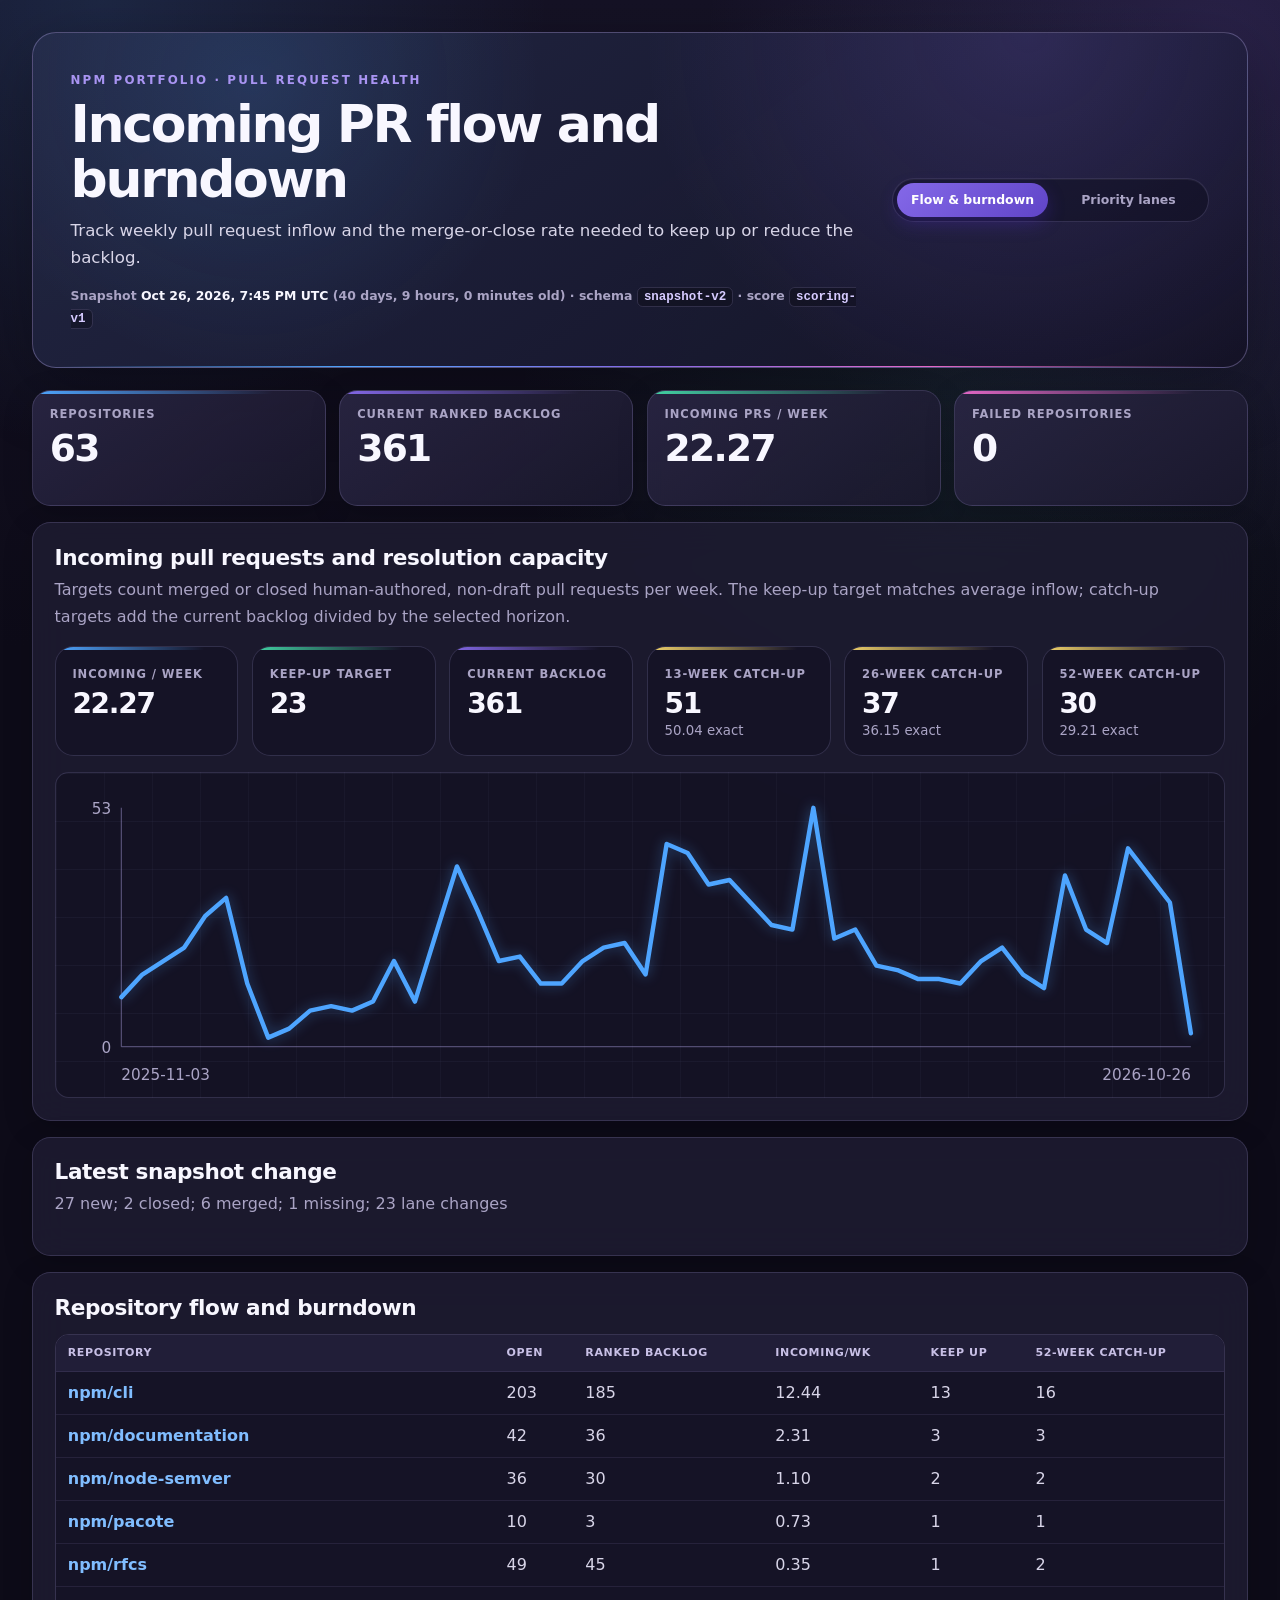
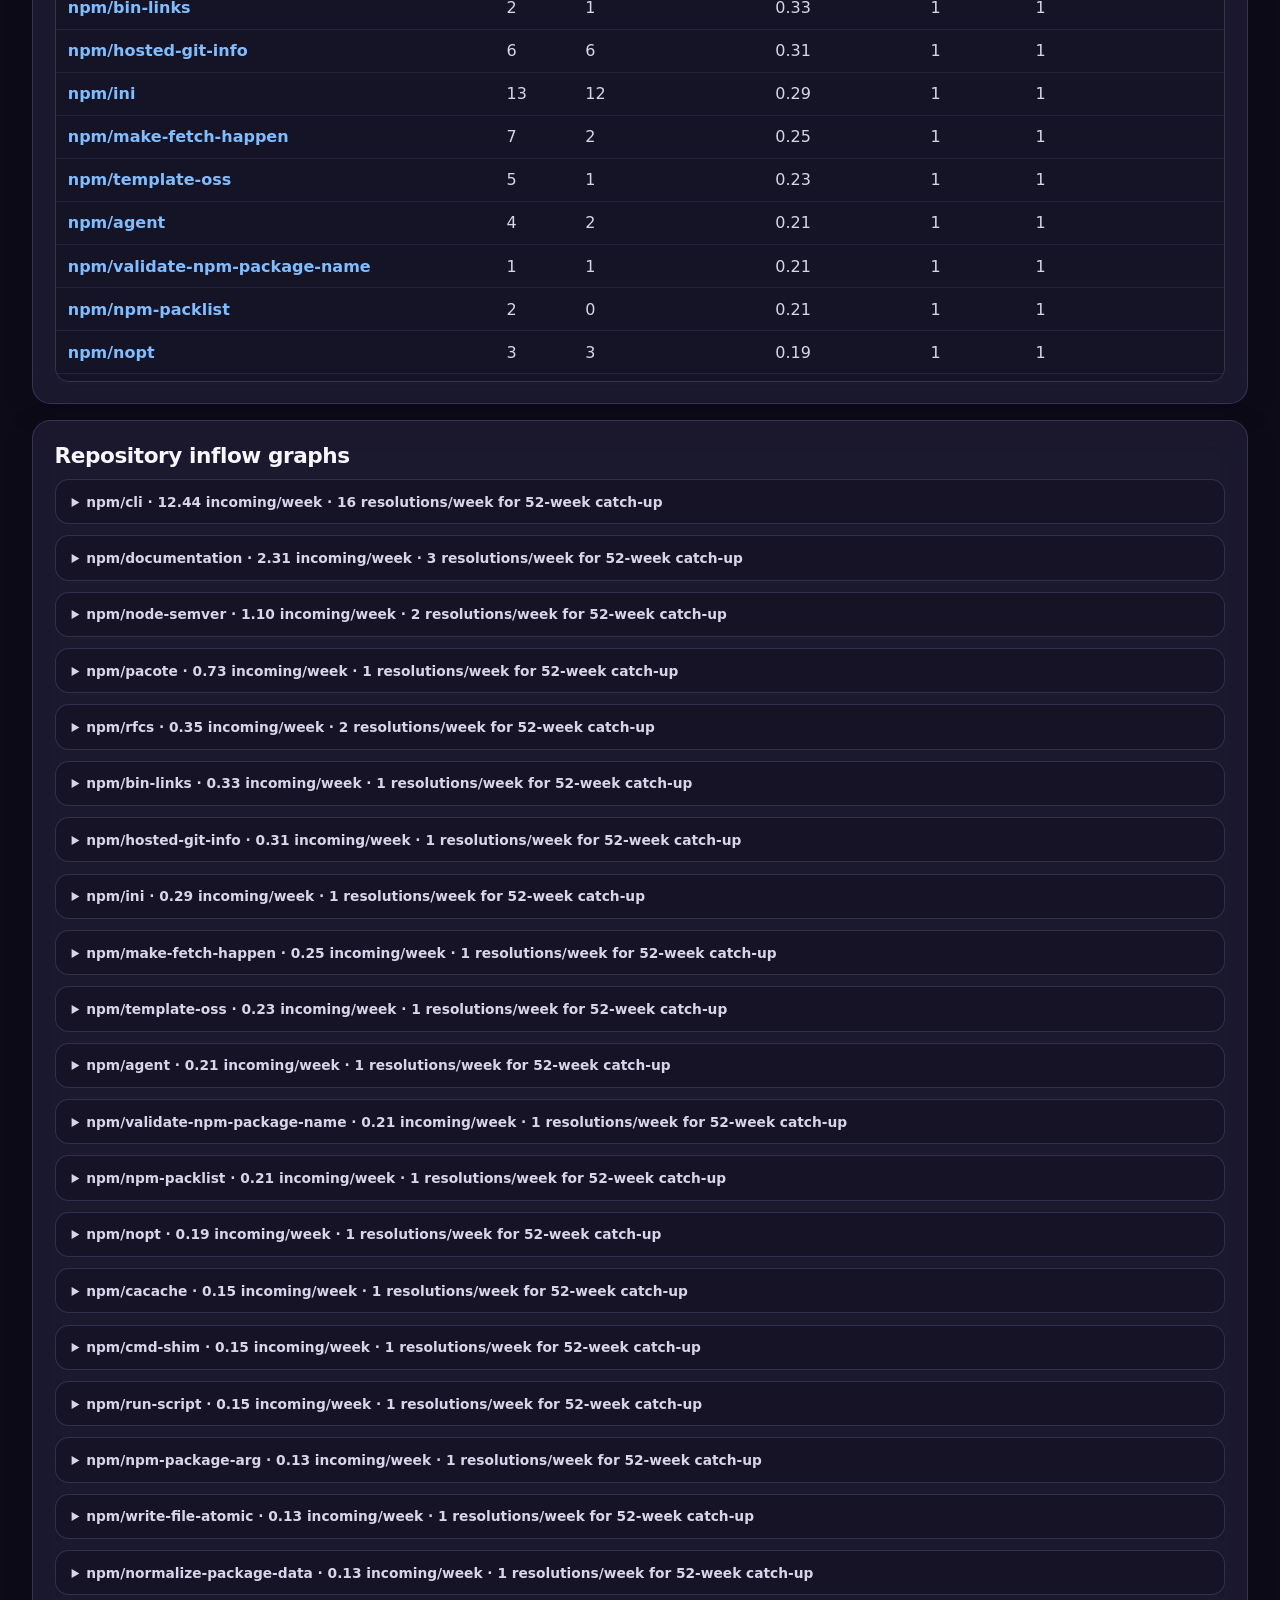
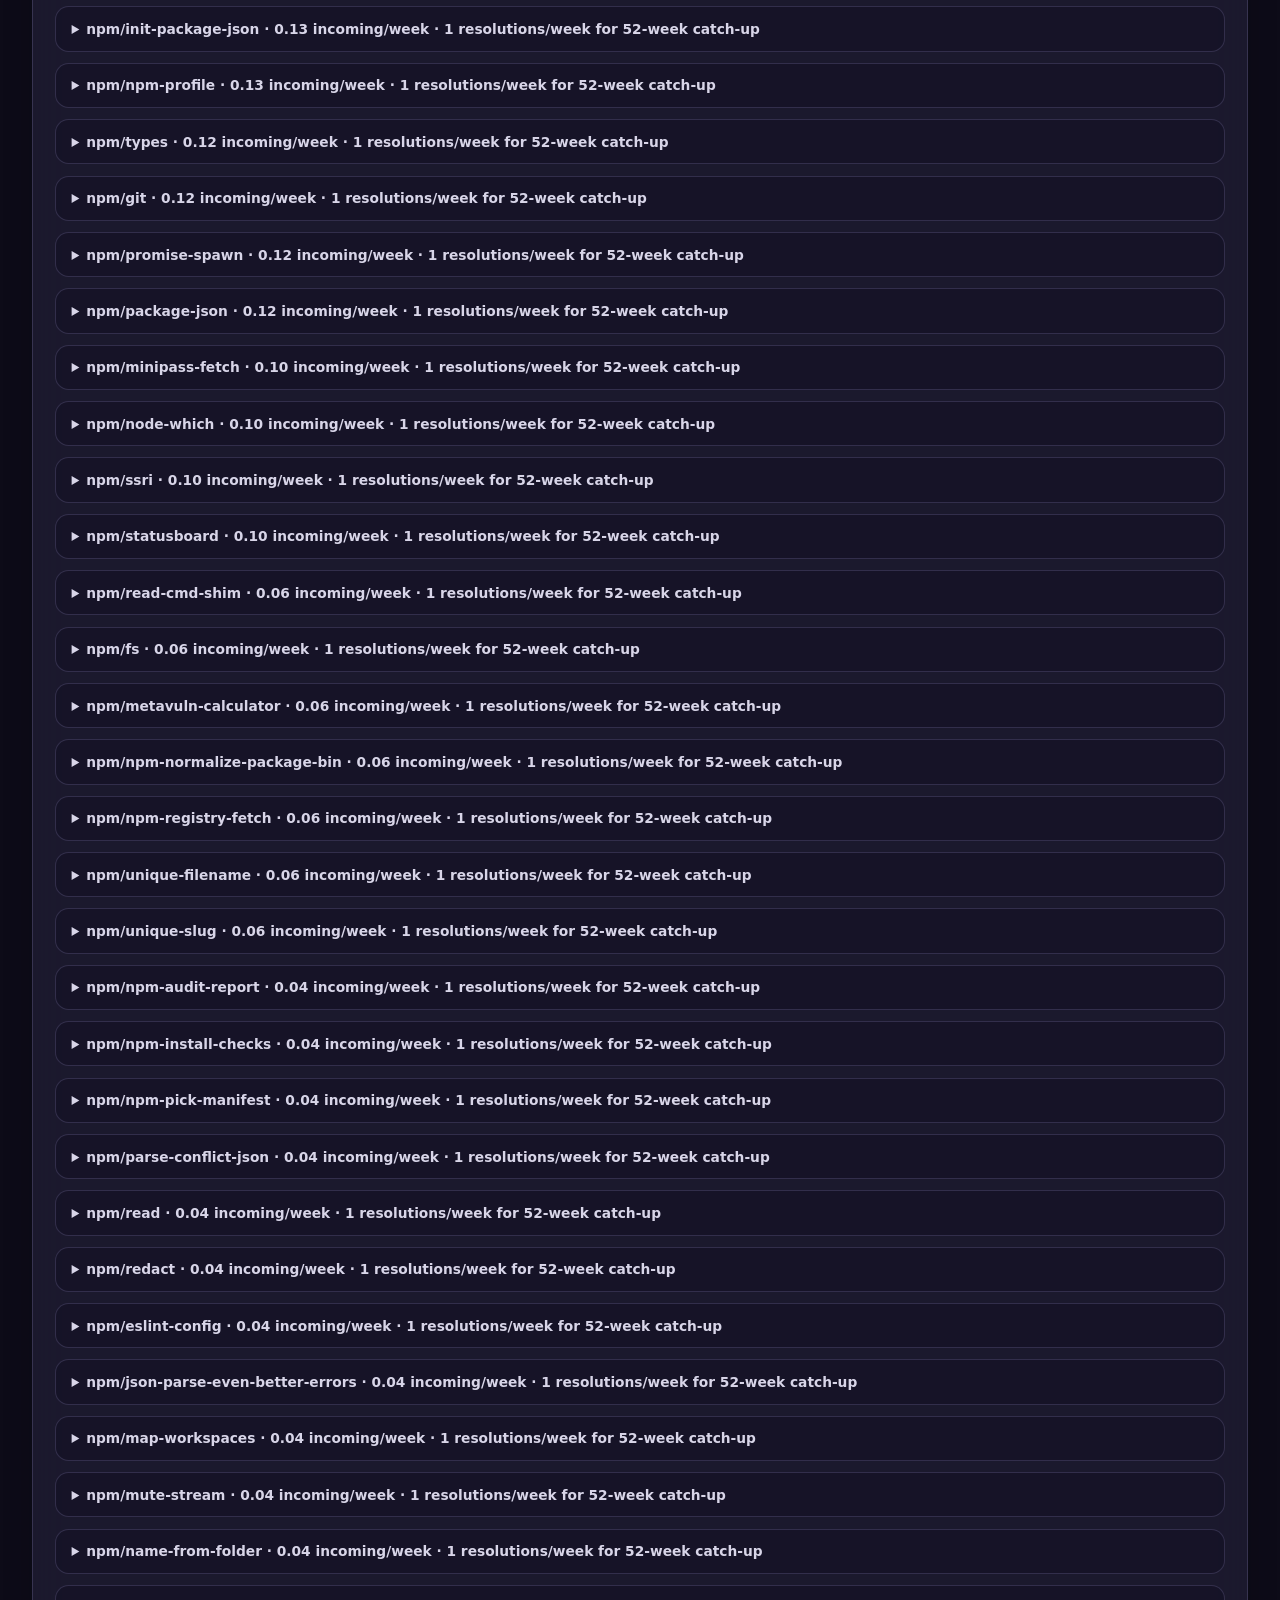
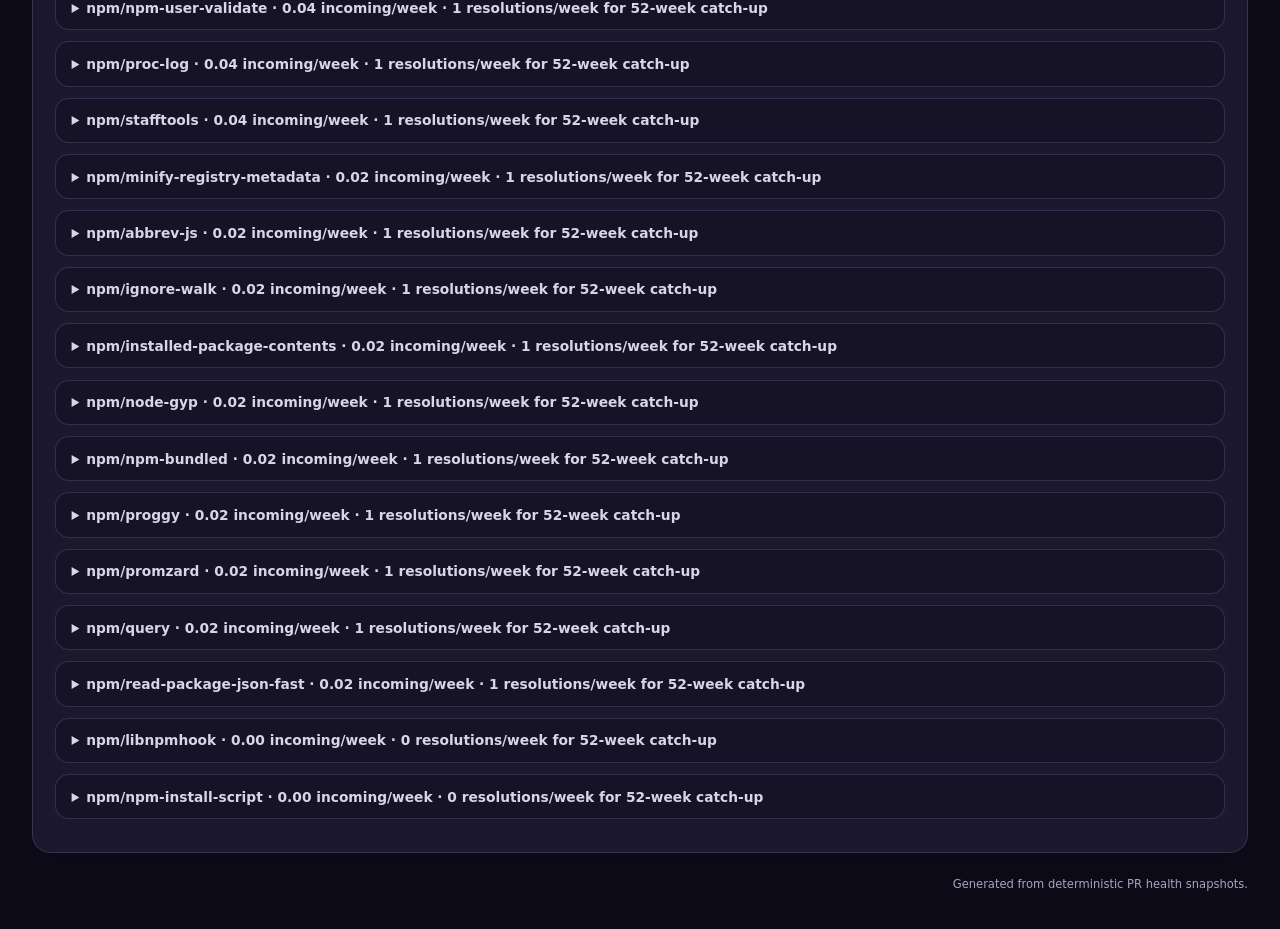
==== commit b535c44e: "chore: update PR health dashboard" ====
--- a/index.html
+++ b/index.html
@@ -1,33 +1,24 @@
 <!doctype html>
 <html lang="en"><head><meta charset="utf-8"><meta name="viewport" content="width=device-width">
+<meta name="theme-color" content="#151225">
 <title>npm Pull Request Health · Incoming PR flow and burndown</title>
-<style>
-:root{font-family:system-ui,sans-serif;color:#24292f;background:#f6f8fa}
-body{max-width:1400px;margin:auto;padding:2rem}h1,h2{color:#1f2328}
-nav{display:flex;gap:.5rem;margin:0 0 1.5rem}nav a{border:1px solid #0969da;border-radius:999px;padding:.45rem .85rem;text-decoration:none}
-nav a[aria-current=page]{color:white;background:#0969da}.intro{max-width:900px;color:#57606a}
-.cards{display:grid;grid-template-columns:repeat(auto-fit,minmax(170px,1fr));gap:1rem}
-.card,section{background:white;border:1px solid #d0d7de;border-radius:8px;padding:1rem;margin:1rem 0}
-.big{font-size:2rem;font-weight:700}.table-scroll{overflow-x:auto}
-table{width:100%;border-collapse:collapse;background:white}
-th,td{padding:.55rem;border:1px solid #d0d7de;text-align:left;vertical-align:top}th{background:#f6f8fa;white-space:nowrap}
-.score{background:#ddf4ff;padding:.1rem .4rem;border-radius:1rem;white-space:nowrap}a{color:#0969da}
-.chart{overflow-x:auto}.chart svg{min-width:680px;width:100%;height:auto}
-.axis{stroke:#8c959f;stroke-width:1}.inflow-line{fill:none;stroke:#0969da;stroke-width:3;stroke-linejoin:round}
-.chart text{font-size:12px;fill:#57606a}.capacity .big{font-size:1.5rem}
-details{background:white;border:1px solid #d0d7de;border-radius:8px;padding:.75rem 1rem;margin:.75rem 0}
-summary{cursor:pointer;font-weight:600}.note{border-left:4px solid #bf8700;padding:.75rem 1rem;background:#fff8c5}
-</style></head><body>
-<nav aria-label="Dashboard pages">
+<link rel="stylesheet" href="./styles.css"></head><body>
+<main class="app-shell">
+<header class="hero">
+  <div class="hero-copy">
+    <p class="eyebrow">npm portfolio · pull request health</p>
+    <h1>Incoming PR flow and burndown</h1>
+    <p class="intro">Track weekly pull request inflow and the merge-or-close rate needed to keep up or reduce the backlog.</p>
+    <p class="snapshot-meta">Snapshot
+<time id="snapshot-time" datetime="2026-10-26T19:45:01.393Z">2026-10-26T19:45:01.393Z</time>
+<span id="snapshot-age"></span> · schema <code>snapshot-v2</code> ·
+score <code>scoring-v1</code></p>
+  </div>
+  <nav aria-label="Dashboard pages">
   <a href="./index.html" aria-current="page">Flow &amp; burndown</a>
   <a href="./priorities.html">Priority lanes</a>
 </nav>
-<h1>Incoming PR flow and burndown</h1>
-<p class="intro">Track weekly pull request inflow and the merge-or-close rate needed to keep up or reduce the backlog.</p>
-<p class="snapshot-meta">Snapshot
-<time id="snapshot-time" datetime="2026-10-26T19:45:01.393Z">2026-10-26T19:45:01.393Z</time>
-<span id="snapshot-age"></span> · schema <code>snapshot-v2</code> ·
-score <code>scoring-v1</code></p>
+</header>
 
 <div class="cards"><div class="card"><div>Repositories</div><div class="big">63</div></div><div class="card"><div>Current ranked backlog</div><div class="big">361</div></div><div class="card"><div>Incoming PRs / week</div><div class="big">22.27</div></div><div class="card"><div>Failed repositories</div><div class="big">0</div></div></div>
 <section><h2>Incoming pull requests and resolution capacity</h2>
@@ -366,6 +357,8 @@
     <div><strong>13-week catch-up</strong><div class="big">0</div><small>0.00 exact</small></div><div><strong>26-week catch-up</strong><div class="big">0</div><small>0.00 exact</small></div><div><strong>52-week catch-up</strong><div class="big">0</div><small>0.00 exact</small></div>
   </div><div class="chart"><svg viewBox="0 0 900 240" role="img" aria-label="npm/npm-install-script: incoming pull requests per week"><line x1="42" y1="206" x2="884" y2="206" class="axis"/><line x1="42" y1="18" x2="42" y2="206" class="axis"/><polyline points="42.0,206.0 58.5,206.0 75.0,206.0 91.5,206.0 108.0,206.0 124.5,206.0 141.1,206.0 157.6,206.0 174.1,206.0 190.6,206.0 207.1,206.0 223.6,206.0 240.1,206.0 256.6,206.0 273.1,206.0 289.6,206.0 306.2,206.0 322.7,206.0 339.2,206.0 355.7,206.0 372.2,206.0 388.7,206.0 405.2,206.0 421.7,206.0 438.2,206.0 454.7,206.0 471.3,206.0 487.8,206.0 504.3,206.0 520.8,206.0 537.3,206.0 553.8,206.0 570.3,206.0 586.8,206.0 603.3,206.0 619.8,206.0 636.4,206.0 652.9,206.0 669.4,206.0 685.9,206.0 702.4,206.0 718.9,206.0 735.4,206.0 751.9,206.0 768.4,206.0 784.9,206.0 801.5,206.0 818.0,206.0 834.5,206.0 851.0,206.0 867.5,206.0 884.0,206.0" class="inflow-line"/><text x="34" y="23" text-anchor="end">1</text><text x="34" y="211" text-anchor="end">0</text><text x="42" y="232">2025-11-03</text><text x="884" y="232" text-anchor="end">2026-10-26</text></svg></div></details>
 </section>
+<footer class="site-footer">Generated from deterministic PR health snapshots.</footer>
+</main>
 <script>
 const snapshotTime = document.querySelector('#snapshot-time')
 const snapshotAge = document.querySelector('#snapshot-age')
--- a/styles.css
+++ b/styles.css
@@ -0,0 +1,344 @@
+
+:root {
+  color-scheme: dark;
+  font-family: Inter, ui-sans-serif, system-ui, -apple-system, BlinkMacSystemFont, "Segoe UI", sans-serif;
+  font-synthesis: none;
+  text-rendering: optimizeLegibility;
+  -webkit-font-smoothing: antialiased;
+  --bg-deep: #0d0b18;
+  --bg-mid: #151225;
+  --panel: rgba(31, 29, 51, .82);
+  --panel-strong: rgba(38, 34, 64, .95);
+  --panel-soft: rgba(20, 18, 37, .72);
+  --border: rgba(185, 170, 238, .18);
+  --border-strong: rgba(185, 170, 238, .34);
+  --text: #f8f7ff;
+  --body: #d8d5e8;
+  --muted: #aaa4c5;
+  --purple: #8468e8;
+  --purple-soft: rgba(132, 104, 232, .18);
+  --blue: #4ea5ff;
+  --blue-soft: rgba(78, 165, 255, .16);
+  --cyan: #39c5c9;
+  --mint: #42d3a4;
+  --yellow: #f3d46b;
+  --orange: #ff9f5a;
+  --red: #ff7185;
+  --pink: #e568c7;
+  --shadow: 0 20px 70px rgba(0, 0, 0, .28);
+  --shadow-soft: 0 8px 30px rgba(0, 0, 0, .18);
+  --radius-sm: .55rem;
+  --radius-md: .85rem;
+  --radius-lg: 1.15rem;
+  --radius-xl: 1.5rem;
+}
+
+* { box-sizing: border-box; }
+html { min-width: 320px; min-height: 100%; background: var(--bg-deep); scroll-behavior: smooth; }
+body {
+  min-height: 100vh;
+  margin: 0;
+  color: var(--text);
+  background:
+    radial-gradient(circle at 8% 0%, rgba(78, 165, 255, .14), transparent 28rem),
+    radial-gradient(circle at 95% 5%, rgba(132, 104, 232, .18), transparent 32rem),
+    radial-gradient(circle at 75% 45%, rgba(66, 211, 164, .08), transparent 28rem),
+    linear-gradient(180deg, var(--bg-mid), var(--bg-deep) 72%);
+  background-attachment: fixed;
+}
+a { color: #80bdff; text-decoration-thickness: .08em; text-underline-offset: .18em; }
+a:hover { color: #fff; }
+a:focus-visible, summary:focus-visible {
+  outline: 2px solid rgba(185, 170, 238, .9);
+  outline-offset: 3px;
+  border-radius: .2rem;
+}
+.app-shell { width: min(1480px, 100%); margin: 0 auto; padding: clamp(1rem, 3vw, 2rem); }
+.hero {
+  position: relative;
+  display: grid;
+  grid-template-columns: minmax(0, 1fr) auto;
+  align-items: center;
+  gap: 2rem;
+  overflow: hidden;
+  margin-bottom: 1.4rem;
+  padding: clamp(1.35rem, 4vw, 2.35rem);
+  border: 1px solid var(--border-strong);
+  border-radius: var(--radius-xl);
+  background:
+    radial-gradient(circle at 18% 15%, rgba(78, 165, 255, .14), transparent 18rem),
+    radial-gradient(circle at 82% 0%, rgba(132, 104, 232, .19), transparent 24rem),
+    linear-gradient(145deg, rgba(35, 40, 69, .96), rgba(20, 18, 38, .95));
+  box-shadow: var(--shadow);
+}
+.hero::after {
+  content: "";
+  position: absolute;
+  right: 1.5rem;
+  bottom: 0;
+  left: 1.5rem;
+  height: 1px;
+  background: linear-gradient(90deg, transparent, var(--blue), var(--purple), var(--pink), transparent);
+}
+.hero-copy { position: relative; z-index: 1; min-width: 0; }
+.eyebrow {
+  margin: 0 0 .45rem;
+  color: #a994f2;
+  font-size: .74rem;
+  font-weight: 800;
+  letter-spacing: .18em;
+  text-transform: uppercase;
+}
+h1, h2 { margin-top: 0; color: var(--text); }
+h1 {
+  max-width: 54rem;
+  margin-bottom: .65rem;
+  font-size: clamp(2rem, 5vw, 3.25rem);
+  line-height: 1.05;
+  letter-spacing: -.045em;
+}
+h2 { margin-bottom: .45rem; font-size: clamp(1.05rem, 2vw, 1.35rem); letter-spacing: -.02em; }
+p { color: var(--body); line-height: 1.65; }
+.intro { max-width: 54rem; margin: 0; color: var(--body); font-size: clamp(.94rem, 1.5vw, 1.04rem); }
+.snapshot-meta { margin: .9rem 0 0; color: var(--muted); font-size: .78rem; font-weight: 650; }
+.snapshot-meta time { color: var(--text); }
+code {
+  padding: .14rem .38rem;
+  border: 1px solid var(--border);
+  border-radius: .35rem;
+  color: #d6cbff;
+  background: rgba(9, 8, 18, .38);
+  font-family: ui-monospace, SFMono-Regular, Consolas, monospace;
+}
+nav {
+  position: relative;
+  z-index: 1;
+  display: inline-grid;
+  grid-template-columns: 1fr 1fr;
+  gap: .25rem;
+  min-width: 19rem;
+  padding: .25rem;
+  border: 1px solid var(--border);
+  border-radius: 999px;
+  background: rgba(11, 10, 25, .42);
+  box-shadow: inset 0 1px rgba(255, 255, 255, .05);
+}
+nav a {
+  padding: .58rem .9rem;
+  border-radius: 999px;
+  color: var(--muted);
+  font-size: .78rem;
+  font-weight: 800;
+  text-align: center;
+  text-decoration: none;
+  transition: color .16s ease, background .16s ease, box-shadow .16s ease, transform .16s ease;
+}
+nav a:hover { color: var(--text); background: rgba(255, 255, 255, .07); }
+nav a[aria-current="page"] {
+  color: #fff;
+  background: linear-gradient(135deg, var(--purple), #6045c8);
+  box-shadow: 0 7px 18px rgba(81, 43, 212, .28);
+}
+.cards {
+  display: grid;
+  grid-template-columns: repeat(auto-fit, minmax(180px, 1fr));
+  gap: .85rem;
+  margin: 1rem 0;
+}
+.card, .capacity > div, .lane-card {
+  position: relative;
+  overflow: hidden;
+  min-height: 7.25rem;
+  padding: 1rem 1.05rem;
+  border: 1px solid var(--border);
+  border-radius: var(--radius-lg);
+  background: linear-gradient(145deg, rgba(42, 38, 68, .9), rgba(27, 25, 46, .82));
+  box-shadow: var(--shadow-soft);
+}
+.card::before, .capacity > div::before, .lane-card::before {
+  content: "";
+  position: absolute;
+  top: 0;
+  right: 0;
+  left: 0;
+  height: 3px;
+  background: linear-gradient(90deg, var(--card-accent, var(--purple)), transparent 82%);
+}
+.card:nth-child(4n + 1) { --card-accent: var(--blue); }
+.card:nth-child(4n + 2) { --card-accent: var(--purple); }
+.card:nth-child(4n + 3) { --card-accent: var(--mint); }
+.card:nth-child(4n + 4) { --card-accent: var(--pink); }
+.card > div:first-child, .capacity strong, .lane-card strong {
+  color: var(--muted);
+  font-size: .72rem;
+  font-weight: 800;
+  letter-spacing: .08em;
+  text-transform: uppercase;
+}
+.big {
+  margin-top: .32rem;
+  color: var(--text);
+  font-size: clamp(1.75rem, 4vw, 2.35rem);
+  font-weight: 760;
+  letter-spacing: -.045em;
+}
+section {
+  margin: 1rem 0;
+  padding: clamp(1rem, 2.5vw, 1.35rem);
+  border: 1px solid var(--border);
+  border-radius: var(--radius-lg);
+  background: var(--panel);
+  box-shadow: var(--shadow-soft);
+  backdrop-filter: blur(18px);
+}
+section > p:first-of-type { max-width: 72rem; margin-top: .25rem; color: var(--muted); }
+.section-kicker { color: var(--purple); font-size: .72rem; font-weight: 800; letter-spacing: .12em; text-transform: uppercase; }
+.capacity { grid-template-columns: repeat(auto-fit, minmax(155px, 1fr)); }
+.capacity > div { min-height: 6.5rem; background: var(--panel-soft); box-shadow: none; }
+.capacity > div:nth-child(1) { --card-accent: var(--blue); }
+.capacity > div:nth-child(2) { --card-accent: var(--mint); }
+.capacity > div:nth-child(3) { --card-accent: var(--purple); }
+.capacity > div:nth-child(n + 4) { --card-accent: var(--yellow); }
+.capacity .big { font-size: 1.75rem; }
+.capacity small { color: var(--muted); }
+.chart {
+  overflow-x: auto;
+  margin-top: 1rem;
+  padding: .75rem .8rem .2rem;
+  border: 1px solid var(--border);
+  border-radius: var(--radius-md);
+  background:
+    linear-gradient(rgba(185, 170, 238, .045) 1px, transparent 1px),
+    linear-gradient(90deg, rgba(185, 170, 238, .035) 1px, transparent 1px),
+    rgba(10, 9, 23, .36);
+  background-size: 48px 48px;
+}
+.chart svg { width: 100%; min-width: 680px; height: auto; }
+.axis { stroke: rgba(185, 170, 238, .38); stroke-width: 1; }
+.inflow-line {
+  fill: none;
+  stroke: var(--blue);
+  stroke-width: 3.5;
+  stroke-linecap: round;
+  stroke-linejoin: round;
+  filter: drop-shadow(0 0 5px rgba(78, 165, 255, .42));
+}
+.chart text { fill: var(--muted); font-size: 12px; }
+.table-scroll {
+  overflow: auto;
+  max-height: min(72vh, 60rem);
+  margin-top: .85rem;
+  border: 1px solid var(--border);
+  border-radius: var(--radius-md);
+}
+table { width: 100%; border-collapse: separate; border-spacing: 0; background: rgba(13, 11, 27, .35); }
+th, td {
+  padding: .72rem .76rem;
+  border-bottom: 1px solid rgba(185, 170, 238, .1);
+  color: var(--body);
+  text-align: left;
+  vertical-align: top;
+}
+th {
+  position: sticky;
+  z-index: 2;
+  top: 0;
+  color: #c8c0e6;
+  background: rgba(34, 31, 58, .98);
+  font-size: .69rem;
+  font-weight: 800;
+  letter-spacing: .055em;
+  text-transform: uppercase;
+  white-space: nowrap;
+}
+tbody tr { transition: background .14s ease; }
+tbody tr:hover { background: rgba(132, 104, 232, .09); }
+tbody tr:last-child td { border-bottom: 0; }
+td:first-child a { font-weight: 720; text-decoration: none; }
+.score {
+  display: inline-flex;
+  min-width: 2.2rem;
+  justify-content: center;
+  padding: .22rem .48rem;
+  border: 1px solid rgba(78, 165, 255, .34);
+  border-radius: 999px;
+  color: #bfe0ff;
+  background: var(--blue-soft);
+  font-weight: 800;
+  white-space: nowrap;
+}
+details {
+  margin: .7rem 0;
+  border: 1px solid var(--border);
+  border-radius: var(--radius-md);
+  background: rgba(20, 18, 37, .58);
+  transition: border-color .16s ease, background .16s ease;
+}
+details:hover, details[open] { border-color: var(--border-strong); background: rgba(34, 31, 58, .72); }
+summary {
+  cursor: pointer;
+  padding: .85rem 1rem;
+  color: var(--body);
+  font-size: .86rem;
+  font-weight: 750;
+}
+details[open] summary { color: var(--text); border-bottom: 1px solid var(--border); }
+details > .cards, details > .chart { margin-right: 1rem; margin-left: 1rem; }
+details > .chart { margin-bottom: 1rem; }
+.note {
+  margin: 1rem 0;
+  padding: .9rem 1rem;
+  border: 1px solid rgba(243, 212, 107, .34);
+  border-left: 4px solid var(--yellow);
+  border-radius: var(--radius-md);
+  color: #f7e9ad;
+  background: rgba(155, 131, 8, .12);
+}
+.lane-grid { grid-template-columns: repeat(auto-fit, minmax(190px, 1fr)); }
+.lane-card { min-height: 6.6rem; box-shadow: none; }
+.lane-card a { color: var(--body); text-decoration: none; }
+.lane-card[data-lane="quick-review"] { --card-accent: var(--mint); }
+.lane-card[data-lane="high-impact-deep-review"] { --card-accent: var(--blue); }
+.lane-card[data-lane="standard-review"] { --card-accent: var(--purple); }
+.lane-card[data-lane="needs-maintainer-follow-up"] { --card-accent: var(--yellow); }
+.lane-card[data-lane="needs-contributor-action"] { --card-accent: var(--orange); }
+.lane-card[data-lane="needs-value-assessment"] { --card-accent: var(--pink); }
+.lane-card[data-lane="close-candidate-assessment"] { --card-accent: var(--red); }
+.priority-queue { scroll-margin-top: 1rem; }
+.priority-queue::before {
+  content: "";
+  display: block;
+  width: 3.25rem;
+  height: 3px;
+  margin: -.15rem 0 .75rem;
+  border-radius: 999px;
+  background: var(--queue-accent, var(--purple));
+}
+.priority-queue[data-lane="quick-review"] { --queue-accent: var(--mint); }
+.priority-queue[data-lane="high-impact-deep-review"] { --queue-accent: var(--blue); }
+.priority-queue[data-lane="standard-review"] { --queue-accent: var(--purple); }
+.priority-queue[data-lane="needs-maintainer-follow-up"] { --queue-accent: var(--yellow); }
+.priority-queue[data-lane="needs-contributor-action"] { --queue-accent: var(--orange); }
+.priority-queue[data-lane="needs-value-assessment"] { --queue-accent: var(--pink); }
+.priority-queue[data-lane="close-candidate-assessment"] { --queue-accent: var(--red); }
+.site-footer { margin: 1.5rem 0 .5rem; color: var(--muted); font-size: .72rem; text-align: right; }
+
+@media (max-width: 820px) {
+  .hero { grid-template-columns: 1fr; gap: 1.25rem; }
+  nav { width: 100%; min-width: 0; }
+  .table-scroll { max-height: none; }
+  th, td { padding: .64rem; }
+}
+@media (max-width: 520px) {
+  .app-shell { padding: .75rem; }
+  .hero { padding: 1.15rem; border-radius: var(--radius-lg); }
+  nav { grid-template-columns: 1fr; border-radius: var(--radius-md); }
+  nav a { border-radius: var(--radius-sm); }
+  .cards { grid-template-columns: 1fr 1fr; gap: .65rem; }
+  .card, .capacity > div, .lane-card { min-height: 6.25rem; padding: .85rem; }
+  section { border-radius: var(--radius-md); }
+}
+@media (max-width: 380px) { .cards { grid-template-columns: 1fr; } }
+@media (prefers-reduced-motion: reduce) {
+  *, *::before, *::after { scroll-behavior: auto !important; transition-duration: .01ms !important; }
+}
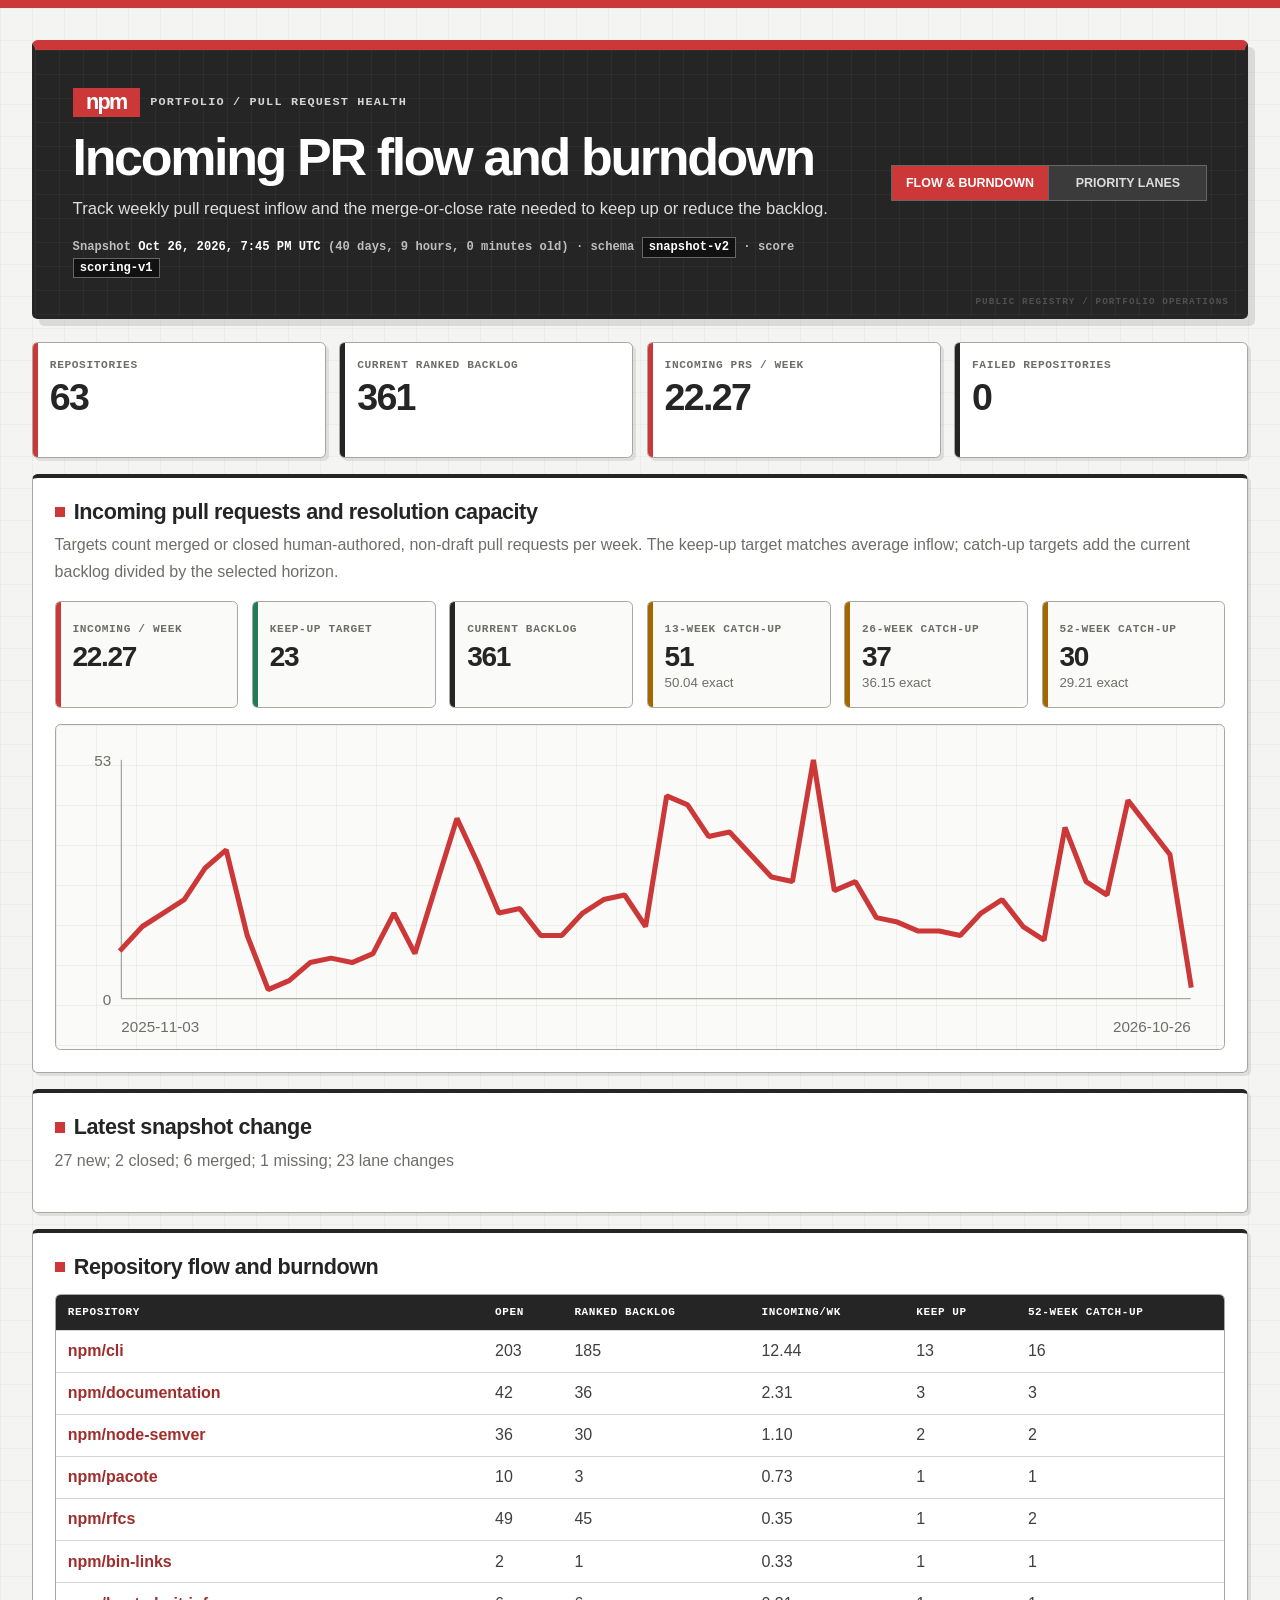
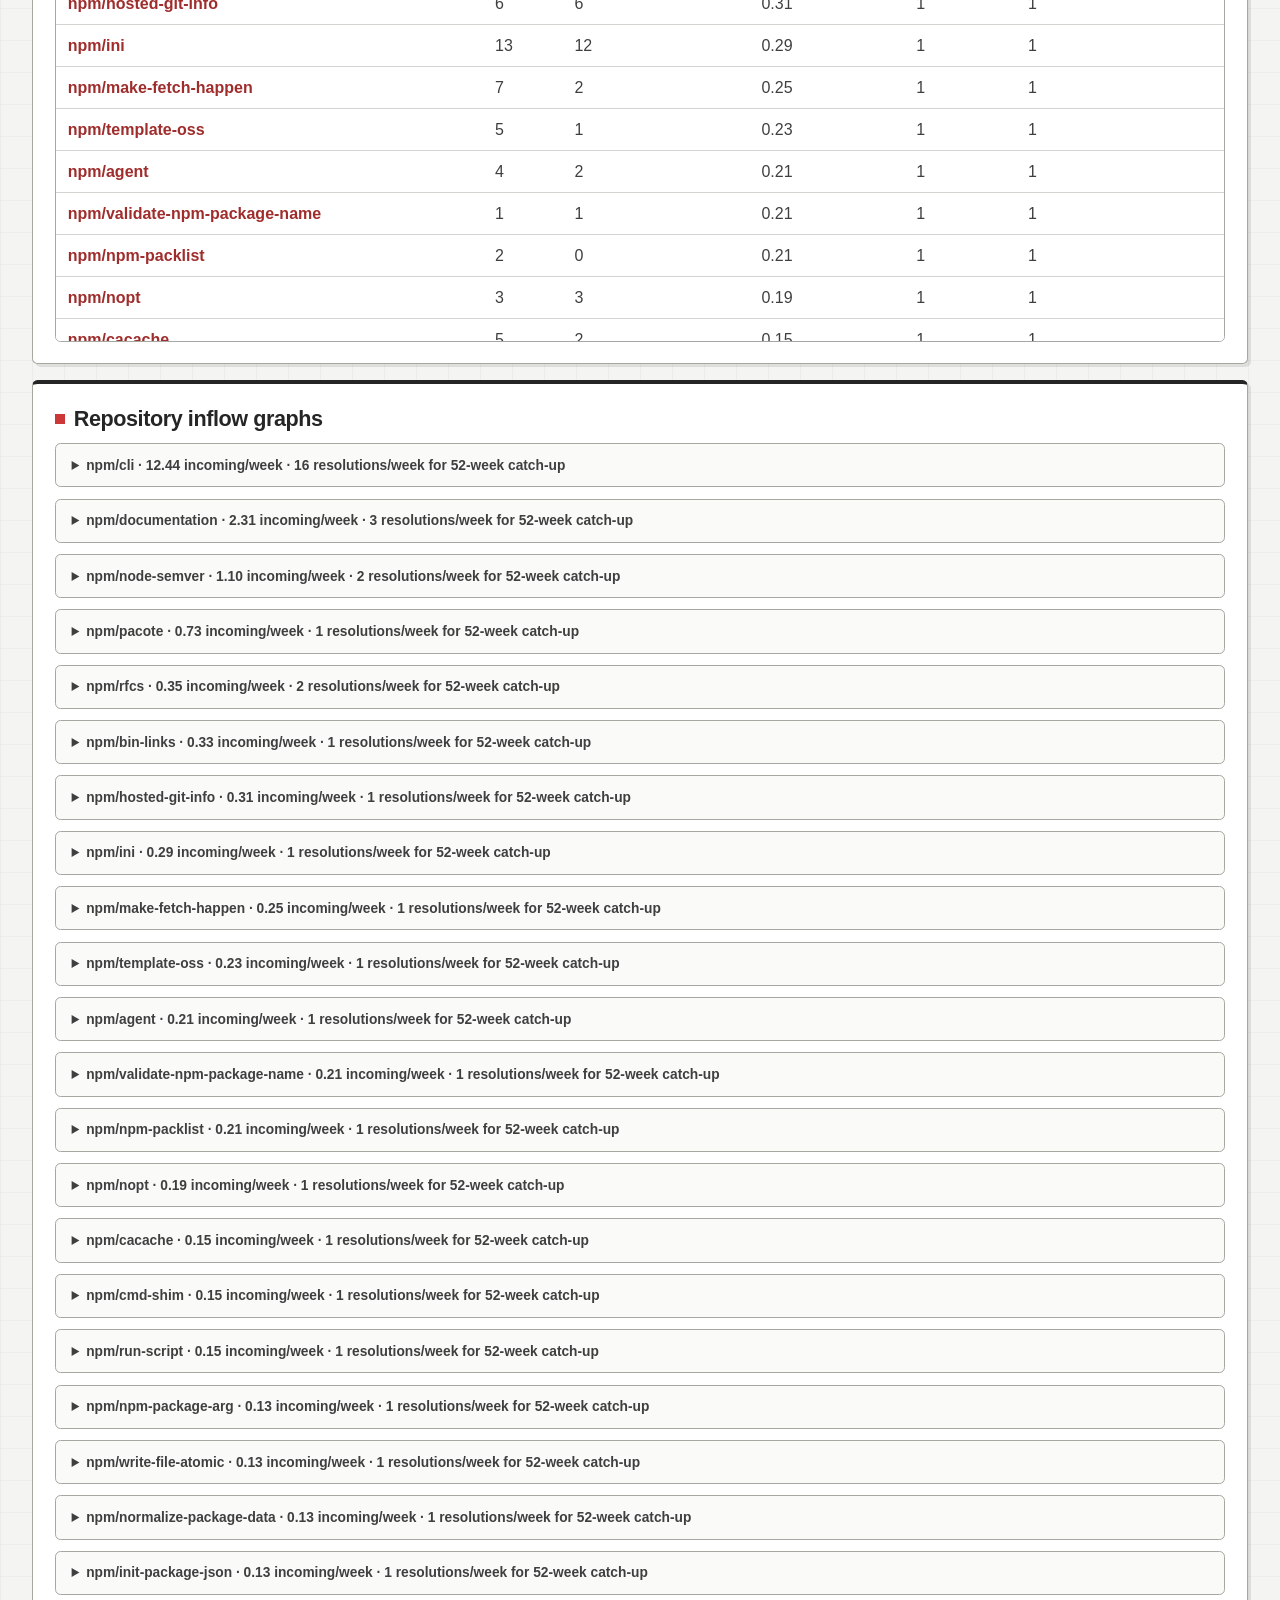
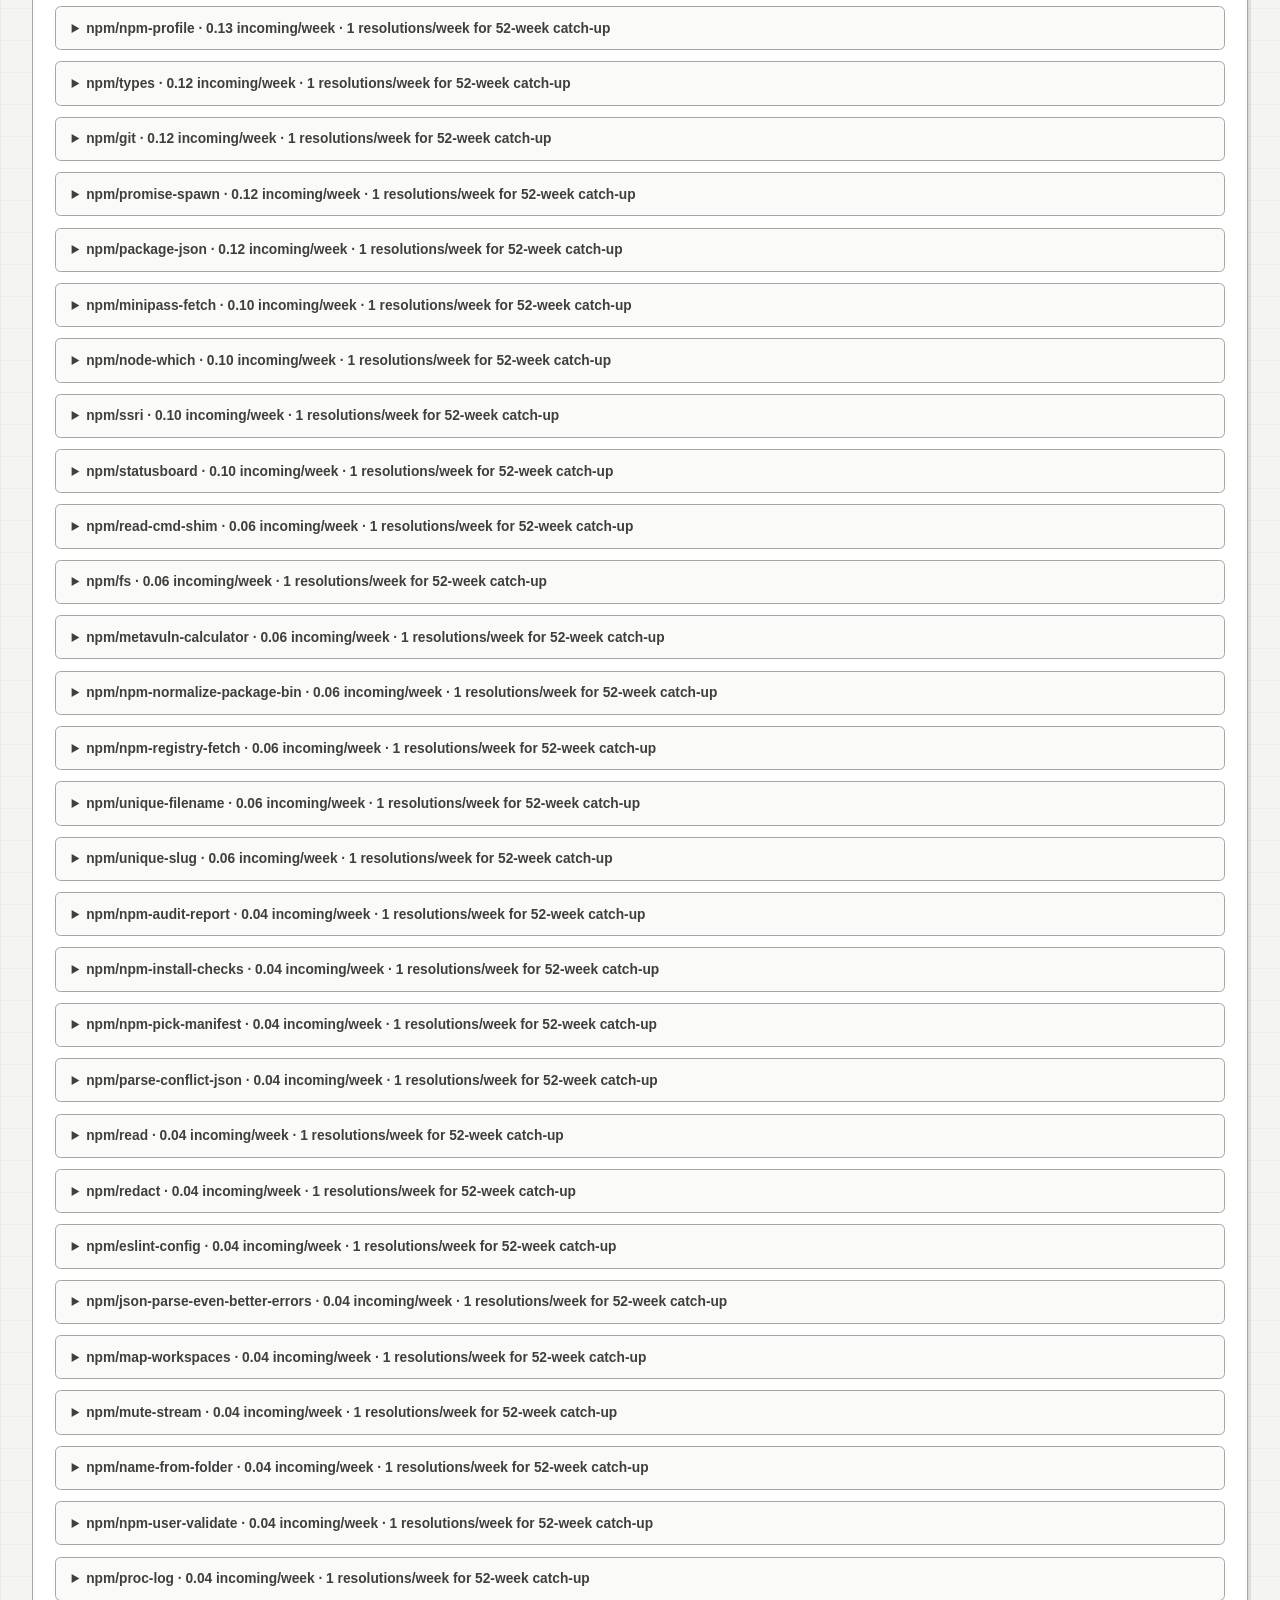
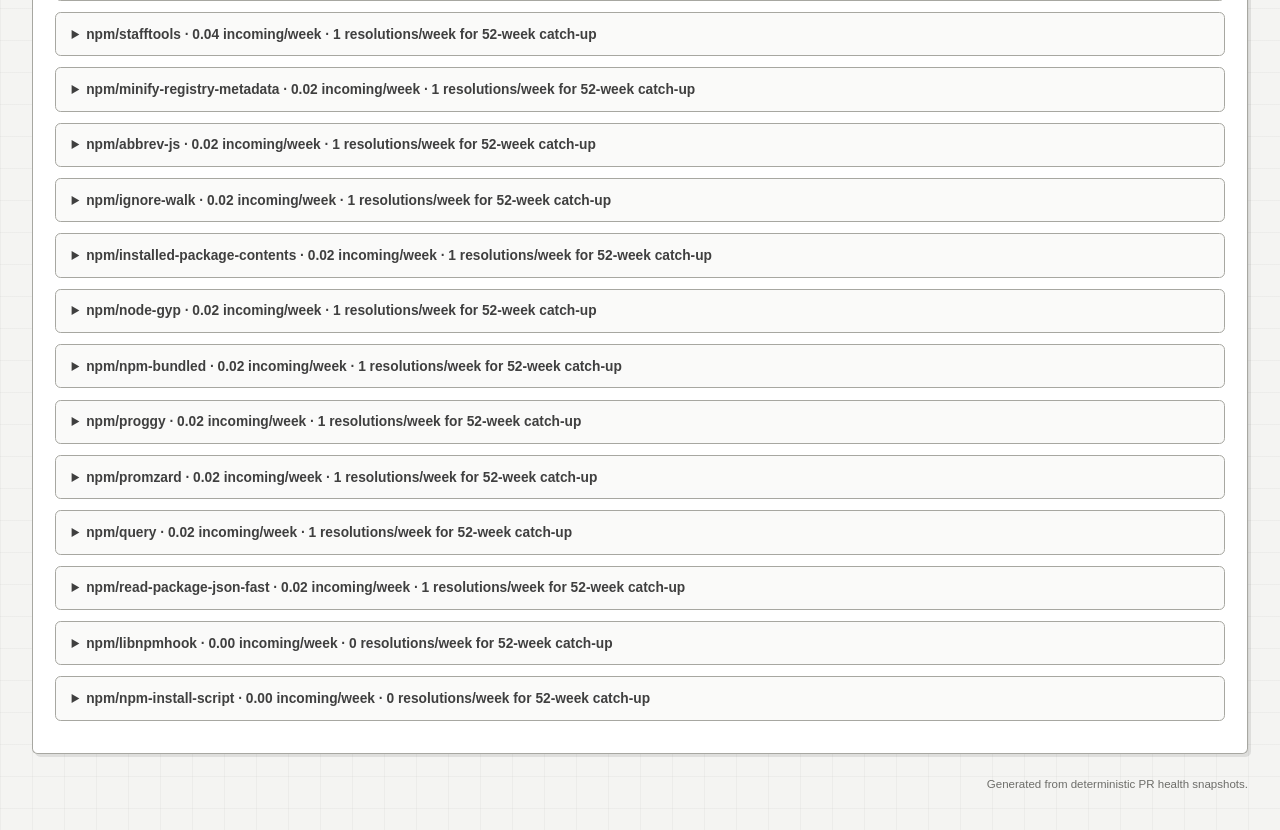
==== commit 34c00287: "chore: update PR health dashboard" ====
--- a/index.html
+++ b/index.html
@@ -1,12 +1,15 @@
 <!doctype html>
 <html lang="en"><head><meta charset="utf-8"><meta name="viewport" content="width=device-width">
-<meta name="theme-color" content="#151225">
+<meta name="theme-color" content="#cb3837">
 <title>npm Pull Request Health · Incoming PR flow and burndown</title>
 <link rel="stylesheet" href="./styles.css"></head><body>
 <main class="app-shell">
 <header class="hero">
   <div class="hero-copy">
-    <p class="eyebrow">npm portfolio · pull request health</p>
+    <div class="brand-lockup">
+      <span class="brand-mark">npm</span>
+      <span class="eyebrow">portfolio / pull request health</span>
+    </div>
     <h1>Incoming PR flow and burndown</h1>
     <p class="intro">Track weekly pull request inflow and the merge-or-close rate needed to keep up or reduce the backlog.</p>
     <p class="snapshot-meta">Snapshot
--- a/styles.css
+++ b/styles.css
@@ -1,57 +1,51 @@
 
 :root {
-  color-scheme: dark;
-  font-family: Inter, ui-sans-serif, system-ui, -apple-system, BlinkMacSystemFont, "Segoe UI", sans-serif;
+  color-scheme: light;
+  font-family: -apple-system, BlinkMacSystemFont, "Segoe UI", Helvetica, Arial, sans-serif;
   font-synthesis: none;
   text-rendering: optimizeLegibility;
   -webkit-font-smoothing: antialiased;
-  --bg-deep: #0d0b18;
-  --bg-mid: #151225;
-  --panel: rgba(31, 29, 51, .82);
-  --panel-strong: rgba(38, 34, 64, .95);
-  --panel-soft: rgba(20, 18, 37, .72);
-  --border: rgba(185, 170, 238, .18);
-  --border-strong: rgba(185, 170, 238, .34);
-  --text: #f8f7ff;
-  --body: #d8d5e8;
-  --muted: #aaa4c5;
-  --purple: #8468e8;
-  --purple-soft: rgba(132, 104, 232, .18);
-  --blue: #4ea5ff;
-  --blue-soft: rgba(78, 165, 255, .16);
-  --cyan: #39c5c9;
-  --mint: #42d3a4;
-  --yellow: #f3d46b;
-  --orange: #ff9f5a;
-  --red: #ff7185;
-  --pink: #e568c7;
-  --shadow: 0 20px 70px rgba(0, 0, 0, .28);
-  --shadow-soft: 0 8px 30px rgba(0, 0, 0, .18);
-  --radius-sm: .55rem;
-  --radius-md: .85rem;
-  --radius-lg: 1.15rem;
-  --radius-xl: 1.5rem;
+  --npm-red: #cb3837;
+  --npm-red-dark: #9f2d2c;
+  --npm-red-soft: #fff0f0;
+  --ink: #252525;
+  --ink-soft: #3b3b3b;
+  --paper: #ffffff;
+  --canvas: #f4f4f2;
+  --canvas-strong: #e9e9e6;
+  --line: #d4d4d0;
+  --line-strong: #a7a7a1;
+  --body: #3f3f3f;
+  --muted: #6d6d69;
+  --green: #237a57;
+  --blue: #2869a7;
+  --yellow: #a56600;
+  --orange: #a94318;
+  --violet: #7552a8;
+  --shadow: 7px 7px 0 rgba(37, 37, 37, .12);
+  --shadow-small: 3px 3px 0 rgba(37, 37, 37, .1);
+  --radius: .35rem;
 }
 
 * { box-sizing: border-box; }
-html { min-width: 320px; min-height: 100%; background: var(--bg-deep); scroll-behavior: smooth; }
+html { min-width: 320px; min-height: 100%; background: var(--canvas); scroll-behavior: smooth; }
 body {
   min-height: 100vh;
   margin: 0;
-  color: var(--text);
+  border-top: .5rem solid var(--npm-red);
+  color: var(--ink);
   background:
-    radial-gradient(circle at 8% 0%, rgba(78, 165, 255, .14), transparent 28rem),
-    radial-gradient(circle at 95% 5%, rgba(132, 104, 232, .18), transparent 32rem),
-    radial-gradient(circle at 75% 45%, rgba(66, 211, 164, .08), transparent 28rem),
-    linear-gradient(180deg, var(--bg-mid), var(--bg-deep) 72%);
-  background-attachment: fixed;
-}
-a { color: #80bdff; text-decoration-thickness: .08em; text-underline-offset: .18em; }
-a:hover { color: #fff; }
+    linear-gradient(rgba(37, 37, 37, .035) 1px, transparent 1px),
+    linear-gradient(90deg, rgba(37, 37, 37, .035) 1px, transparent 1px),
+    var(--canvas);
+  background-size: 32px 32px;
+  overflow-x: hidden;
+}
+a { color: var(--npm-red-dark); text-decoration-thickness: .1em; text-underline-offset: .18em; }
+a:hover { color: var(--ink); }
 a:focus-visible, summary:focus-visible {
-  outline: 2px solid rgba(185, 170, 238, .9);
+  outline: 3px solid var(--npm-red);
   outline-offset: 3px;
-  border-radius: .2rem;
 }
 .app-shell { width: min(1480px, 100%); margin: 0 auto; padding: clamp(1rem, 3vw, 2rem); }
 .hero {
@@ -63,51 +57,82 @@
   overflow: hidden;
   margin-bottom: 1.4rem;
   padding: clamp(1.35rem, 4vw, 2.35rem);
-  border: 1px solid var(--border-strong);
-  border-radius: var(--radius-xl);
+  border: 3px solid var(--ink);
+  border-top: .65rem solid var(--npm-red);
+  border-radius: var(--radius);
   background:
-    radial-gradient(circle at 18% 15%, rgba(78, 165, 255, .14), transparent 18rem),
-    radial-gradient(circle at 82% 0%, rgba(132, 104, 232, .19), transparent 24rem),
-    linear-gradient(145deg, rgba(35, 40, 69, .96), rgba(20, 18, 38, .95));
+    linear-gradient(rgba(255, 255, 255, .035) 1px, transparent 1px),
+    linear-gradient(90deg, rgba(255, 255, 255, .035) 1px, transparent 1px),
+    var(--ink);
+  background-size: 24px 24px;
   box-shadow: var(--shadow);
 }
 .hero::after {
-  content: "";
+  content: "public registry / portfolio operations";
   position: absolute;
-  right: 1.5rem;
-  bottom: 0;
-  left: 1.5rem;
-  height: 1px;
-  background: linear-gradient(90deg, transparent, var(--blue), var(--purple), var(--pink), transparent);
-}
-.hero-copy { position: relative; z-index: 1; min-width: 0; }
+  right: 1rem;
+  bottom: .65rem;
+  color: rgba(255, 255, 255, .2);
+  font: 700 .58rem/1 ui-monospace, SFMono-Regular, Consolas, monospace;
+  letter-spacing: .12em;
+  text-transform: uppercase;
+}
+.hero-copy { position: relative; z-index: 1; min-width: 0; max-width: 100%; }
+.brand-lockup { display: flex; align-items: center; gap: .65rem; margin-bottom: .85rem; }
+.brand-mark {
+  display: inline-flex;
+  align-items: center;
+  justify-content: center;
+  min-width: 4.2rem;
+  padding: .2rem .55rem .28rem;
+  color: #fff;
+  background: var(--npm-red);
+  font-size: 1.35rem;
+  font-weight: 900;
+  letter-spacing: -.08em;
+  line-height: 1;
+}
 .eyebrow {
-  margin: 0 0 .45rem;
-  color: #a994f2;
+  color: #d5d5d5;
+  font-family: ui-monospace, SFMono-Regular, Consolas, monospace;
   font-size: .74rem;
-  font-weight: 800;
-  letter-spacing: .18em;
-  text-transform: uppercase;
-}
-h1, h2 { margin-top: 0; color: var(--text); }
+  font-weight: 700;
+  letter-spacing: .1em;
+  text-transform: uppercase;
+}
+h1, h2 { margin-top: 0; color: var(--ink); }
 h1 {
   max-width: 54rem;
   margin-bottom: .65rem;
+  color: #fff;
   font-size: clamp(2rem, 5vw, 3.25rem);
+  font-weight: 850;
   line-height: 1.05;
   letter-spacing: -.045em;
 }
-h2 { margin-bottom: .45rem; font-size: clamp(1.05rem, 2vw, 1.35rem); letter-spacing: -.02em; }
+h2 {
+  display: flex;
+  align-items: center;
+  gap: .55rem;
+  margin-bottom: .45rem;
+  font-size: clamp(1.05rem, 2vw, 1.35rem);
+  font-weight: 800;
+  letter-spacing: -.02em;
+}
+h2::before { content: ""; width: .65rem; height: .65rem; flex: 0 0 auto; background: var(--npm-red); }
 p { color: var(--body); line-height: 1.65; }
-.intro { max-width: 54rem; margin: 0; color: var(--body); font-size: clamp(.94rem, 1.5vw, 1.04rem); }
-.snapshot-meta { margin: .9rem 0 0; color: var(--muted); font-size: .78rem; font-weight: 650; }
-.snapshot-meta time { color: var(--text); }
+.intro { max-width: 54rem; margin: 0; color: #dedede; font-size: clamp(.94rem, 1.5vw, 1.04rem); }
+.snapshot-meta {
+  margin: .9rem 0 0;
+  color: #bdbdbd;
+  font: 600 .76rem/1.7 ui-monospace, SFMono-Regular, Consolas, monospace;
+}
+.snapshot-meta time { color: #fff; }
 code {
   padding: .14rem .38rem;
-  border: 1px solid var(--border);
-  border-radius: .35rem;
-  color: #d6cbff;
-  background: rgba(9, 8, 18, .38);
+  border: 1px solid #666;
+  color: #fff;
+  background: #111;
   font-family: ui-monospace, SFMono-Regular, Consolas, monospace;
 }
 nav {
@@ -115,30 +140,24 @@
   z-index: 1;
   display: inline-grid;
   grid-template-columns: 1fr 1fr;
-  gap: .25rem;
+  gap: 1px;
   min-width: 19rem;
-  padding: .25rem;
-  border: 1px solid var(--border);
-  border-radius: 999px;
-  background: rgba(11, 10, 25, .42);
-  box-shadow: inset 0 1px rgba(255, 255, 255, .05);
+  border: 1px solid #666;
+  background: #666;
 }
 nav a {
-  padding: .58rem .9rem;
-  border-radius: 999px;
-  color: var(--muted);
+  padding: .65rem .9rem;
+  color: #ddd;
+  background: var(--ink-soft);
   font-size: .78rem;
   font-weight: 800;
   text-align: center;
   text-decoration: none;
-  transition: color .16s ease, background .16s ease, box-shadow .16s ease, transform .16s ease;
-}
-nav a:hover { color: var(--text); background: rgba(255, 255, 255, .07); }
-nav a[aria-current="page"] {
-  color: #fff;
-  background: linear-gradient(135deg, var(--purple), #6045c8);
-  box-shadow: 0 7px 18px rgba(81, 43, 212, .28);
-}
+  text-transform: uppercase;
+  transition: color .14s ease, background .14s ease;
+}
+nav a:hover { color: #fff; background: #4c4c4c; }
+nav a[aria-current="page"] { color: #fff; background: var(--npm-red); }
 .cards {
   display: grid;
   grid-template-columns: repeat(auto-fit, minmax(180px, 1fr));
@@ -148,56 +167,56 @@
 .card, .capacity > div, .lane-card {
   position: relative;
   overflow: hidden;
+  min-width: 0;
   min-height: 7.25rem;
   padding: 1rem 1.05rem;
-  border: 1px solid var(--border);
-  border-radius: var(--radius-lg);
-  background: linear-gradient(145deg, rgba(42, 38, 68, .9), rgba(27, 25, 46, .82));
-  box-shadow: var(--shadow-soft);
+  border: 1px solid var(--line-strong);
+  border-radius: var(--radius);
+  background: var(--paper);
+  box-shadow: var(--shadow-small);
 }
 .card::before, .capacity > div::before, .lane-card::before {
   content: "";
   position: absolute;
   top: 0;
-  right: 0;
+  bottom: 0;
   left: 0;
-  height: 3px;
-  background: linear-gradient(90deg, var(--card-accent, var(--purple)), transparent 82%);
-}
-.card:nth-child(4n + 1) { --card-accent: var(--blue); }
-.card:nth-child(4n + 2) { --card-accent: var(--purple); }
-.card:nth-child(4n + 3) { --card-accent: var(--mint); }
-.card:nth-child(4n + 4) { --card-accent: var(--pink); }
+  width: 5px;
+  background: var(--card-accent, var(--npm-red));
+}
+.card:nth-child(even) { --card-accent: var(--ink); }
 .card > div:first-child, .capacity strong, .lane-card strong {
   color: var(--muted);
-  font-size: .72rem;
-  font-weight: 800;
-  letter-spacing: .08em;
+  font-family: ui-monospace, SFMono-Regular, Consolas, monospace;
+  font-size: .7rem;
+  font-weight: 800;
+  letter-spacing: .055em;
+  overflow-wrap: anywhere;
   text-transform: uppercase;
 }
 .big {
   margin-top: .32rem;
-  color: var(--text);
+  color: var(--ink);
   font-size: clamp(1.75rem, 4vw, 2.35rem);
-  font-weight: 760;
+  font-weight: 850;
   letter-spacing: -.045em;
 }
 section {
   margin: 1rem 0;
+  min-width: 0;
   padding: clamp(1rem, 2.5vw, 1.35rem);
-  border: 1px solid var(--border);
-  border-radius: var(--radius-lg);
-  background: var(--panel);
-  box-shadow: var(--shadow-soft);
-  backdrop-filter: blur(18px);
+  border: 1px solid var(--line-strong);
+  border-top: 4px solid var(--ink);
+  border-radius: var(--radius);
+  background: var(--paper);
+  box-shadow: var(--shadow-small);
 }
 section > p:first-of-type { max-width: 72rem; margin-top: .25rem; color: var(--muted); }
-.section-kicker { color: var(--purple); font-size: .72rem; font-weight: 800; letter-spacing: .12em; text-transform: uppercase; }
 .capacity { grid-template-columns: repeat(auto-fit, minmax(155px, 1fr)); }
-.capacity > div { min-height: 6.5rem; background: var(--panel-soft); box-shadow: none; }
-.capacity > div:nth-child(1) { --card-accent: var(--blue); }
-.capacity > div:nth-child(2) { --card-accent: var(--mint); }
-.capacity > div:nth-child(3) { --card-accent: var(--purple); }
+.capacity > div { min-height: 6.5rem; background: #fafaf9; box-shadow: none; }
+.capacity > div:nth-child(1) { --card-accent: var(--npm-red); }
+.capacity > div:nth-child(2) { --card-accent: var(--green); }
+.capacity > div:nth-child(3) { --card-accent: var(--ink); }
 .capacity > div:nth-child(n + 4) { --card-accent: var(--yellow); }
 .capacity .big { font-size: 1.75rem; }
 .capacity small { color: var(--muted); }
@@ -205,36 +224,37 @@
   overflow-x: auto;
   margin-top: 1rem;
   padding: .75rem .8rem .2rem;
-  border: 1px solid var(--border);
-  border-radius: var(--radius-md);
+  border: 1px solid var(--line-strong);
+  border-radius: var(--radius);
   background:
-    linear-gradient(rgba(185, 170, 238, .045) 1px, transparent 1px),
-    linear-gradient(90deg, rgba(185, 170, 238, .035) 1px, transparent 1px),
-    rgba(10, 9, 23, .36);
-  background-size: 48px 48px;
+    linear-gradient(rgba(37, 37, 37, .055) 1px, transparent 1px),
+    linear-gradient(90deg, rgba(37, 37, 37, .055) 1px, transparent 1px),
+    #fafaf9;
+  background-size: 40px 40px;
 }
 .chart svg { width: 100%; min-width: 680px; height: auto; }
-.axis { stroke: rgba(185, 170, 238, .38); stroke-width: 1; }
+.axis { stroke: var(--line-strong); stroke-width: 1; }
 .inflow-line {
   fill: none;
-  stroke: var(--blue);
-  stroke-width: 3.5;
-  stroke-linecap: round;
-  stroke-linejoin: round;
-  filter: drop-shadow(0 0 5px rgba(78, 165, 255, .42));
+  stroke: var(--npm-red);
+  stroke-width: 4;
+  stroke-linecap: square;
+  stroke-linejoin: bevel;
 }
 .chart text { fill: var(--muted); font-size: 12px; }
 .table-scroll {
   overflow: auto;
+  width: 100%;
+  max-width: 100%;
   max-height: min(72vh, 60rem);
   margin-top: .85rem;
-  border: 1px solid var(--border);
-  border-radius: var(--radius-md);
-}
-table { width: 100%; border-collapse: separate; border-spacing: 0; background: rgba(13, 11, 27, .35); }
+  border: 1px solid var(--line-strong);
+  border-radius: var(--radius);
+}
+table { width: 100%; border-collapse: separate; border-spacing: 0; background: var(--paper); }
 th, td {
   padding: .72rem .76rem;
-  border-bottom: 1px solid rgba(185, 170, 238, .1);
+  border-bottom: 1px solid var(--line);
   color: var(--body);
   text-align: left;
   vertical-align: top;
@@ -243,8 +263,9 @@
   position: sticky;
   z-index: 2;
   top: 0;
-  color: #c8c0e6;
-  background: rgba(34, 31, 58, .98);
+  color: #fff;
+  background: var(--ink);
+  font-family: ui-monospace, SFMono-Regular, Consolas, monospace;
   font-size: .69rem;
   font-weight: 800;
   letter-spacing: .055em;
@@ -252,7 +273,7 @@
   white-space: nowrap;
 }
 tbody tr { transition: background .14s ease; }
-tbody tr:hover { background: rgba(132, 104, 232, .09); }
+tbody tr:hover { background: var(--npm-red-soft); }
 tbody tr:last-child td { border-bottom: 0; }
 td:first-child a { font-weight: 720; text-decoration: none; }
 .score {
@@ -260,21 +281,21 @@
   min-width: 2.2rem;
   justify-content: center;
   padding: .22rem .48rem;
-  border: 1px solid rgba(78, 165, 255, .34);
-  border-radius: 999px;
-  color: #bfe0ff;
-  background: var(--blue-soft);
+  border: 1px solid var(--npm-red);
+  border-radius: .2rem;
+  color: var(--npm-red-dark);
+  background: var(--npm-red-soft);
   font-weight: 800;
   white-space: nowrap;
 }
 details {
   margin: .7rem 0;
-  border: 1px solid var(--border);
-  border-radius: var(--radius-md);
-  background: rgba(20, 18, 37, .58);
+  border: 1px solid var(--line-strong);
+  border-radius: var(--radius);
+  background: #fafaf9;
   transition: border-color .16s ease, background .16s ease;
 }
-details:hover, details[open] { border-color: var(--border-strong); background: rgba(34, 31, 58, .72); }
+details:hover, details[open] { border-color: var(--npm-red); background: var(--paper); }
 summary {
   cursor: pointer;
   padding: .85rem 1rem;
@@ -282,45 +303,44 @@
   font-size: .86rem;
   font-weight: 750;
 }
-details[open] summary { color: var(--text); border-bottom: 1px solid var(--border); }
+details[open] summary { color: var(--ink); border-bottom: 1px solid var(--line); }
 details > .cards, details > .chart { margin-right: 1rem; margin-left: 1rem; }
 details > .chart { margin-bottom: 1rem; }
 .note {
   margin: 1rem 0;
   padding: .9rem 1rem;
-  border: 1px solid rgba(243, 212, 107, .34);
-  border-left: 4px solid var(--yellow);
-  border-radius: var(--radius-md);
-  color: #f7e9ad;
-  background: rgba(155, 131, 8, .12);
+  border: 1px solid #d8b569;
+  border-left: 5px solid var(--yellow);
+  border-radius: var(--radius);
+  color: #65440b;
+  background: #fff8e6;
 }
 .lane-grid { grid-template-columns: repeat(auto-fit, minmax(190px, 1fr)); }
 .lane-card { min-height: 6.6rem; box-shadow: none; }
 .lane-card a { color: var(--body); text-decoration: none; }
-.lane-card[data-lane="quick-review"] { --card-accent: var(--mint); }
+.lane-card[data-lane="quick-review"] { --card-accent: var(--green); }
 .lane-card[data-lane="high-impact-deep-review"] { --card-accent: var(--blue); }
-.lane-card[data-lane="standard-review"] { --card-accent: var(--purple); }
+.lane-card[data-lane="standard-review"] { --card-accent: var(--npm-red); }
 .lane-card[data-lane="needs-maintainer-follow-up"] { --card-accent: var(--yellow); }
 .lane-card[data-lane="needs-contributor-action"] { --card-accent: var(--orange); }
-.lane-card[data-lane="needs-value-assessment"] { --card-accent: var(--pink); }
-.lane-card[data-lane="close-candidate-assessment"] { --card-accent: var(--red); }
+.lane-card[data-lane="needs-value-assessment"] { --card-accent: var(--violet); }
+.lane-card[data-lane="close-candidate-assessment"] { --card-accent: var(--ink); }
 .priority-queue { scroll-margin-top: 1rem; }
 .priority-queue::before {
   content: "";
   display: block;
   width: 3.25rem;
-  height: 3px;
+  height: 5px;
   margin: -.15rem 0 .75rem;
-  border-radius: 999px;
-  background: var(--queue-accent, var(--purple));
-}
-.priority-queue[data-lane="quick-review"] { --queue-accent: var(--mint); }
+  background: var(--queue-accent, var(--npm-red));
+}
+.priority-queue[data-lane="quick-review"] { --queue-accent: var(--green); }
 .priority-queue[data-lane="high-impact-deep-review"] { --queue-accent: var(--blue); }
-.priority-queue[data-lane="standard-review"] { --queue-accent: var(--purple); }
+.priority-queue[data-lane="standard-review"] { --queue-accent: var(--npm-red); }
 .priority-queue[data-lane="needs-maintainer-follow-up"] { --queue-accent: var(--yellow); }
 .priority-queue[data-lane="needs-contributor-action"] { --queue-accent: var(--orange); }
-.priority-queue[data-lane="needs-value-assessment"] { --queue-accent: var(--pink); }
-.priority-queue[data-lane="close-candidate-assessment"] { --queue-accent: var(--red); }
+.priority-queue[data-lane="needs-value-assessment"] { --queue-accent: var(--violet); }
+.priority-queue[data-lane="close-candidate-assessment"] { --queue-accent: var(--ink); }
 .site-footer { margin: 1.5rem 0 .5rem; color: var(--muted); font-size: .72rem; text-align: right; }
 
 @media (max-width: 820px) {
@@ -331,12 +351,11 @@
 }
 @media (max-width: 520px) {
   .app-shell { padding: .75rem; }
-  .hero { padding: 1.15rem; border-radius: var(--radius-lg); }
-  nav { grid-template-columns: 1fr; border-radius: var(--radius-md); }
-  nav a { border-radius: var(--radius-sm); }
-  .cards { grid-template-columns: 1fr 1fr; gap: .65rem; }
+  .hero { padding: 1.15rem; }
+  nav { grid-template-columns: 1fr; }
+  .cards { grid-template-columns: repeat(2, minmax(0, 1fr)); gap: .65rem; }
   .card, .capacity > div, .lane-card { min-height: 6.25rem; padding: .85rem; }
-  section { border-radius: var(--radius-md); }
+  .brand-lockup { align-items: flex-start; flex-direction: column; }
 }
 @media (max-width: 380px) { .cards { grid-template-columns: 1fr; } }
 @media (prefers-reduced-motion: reduce) {
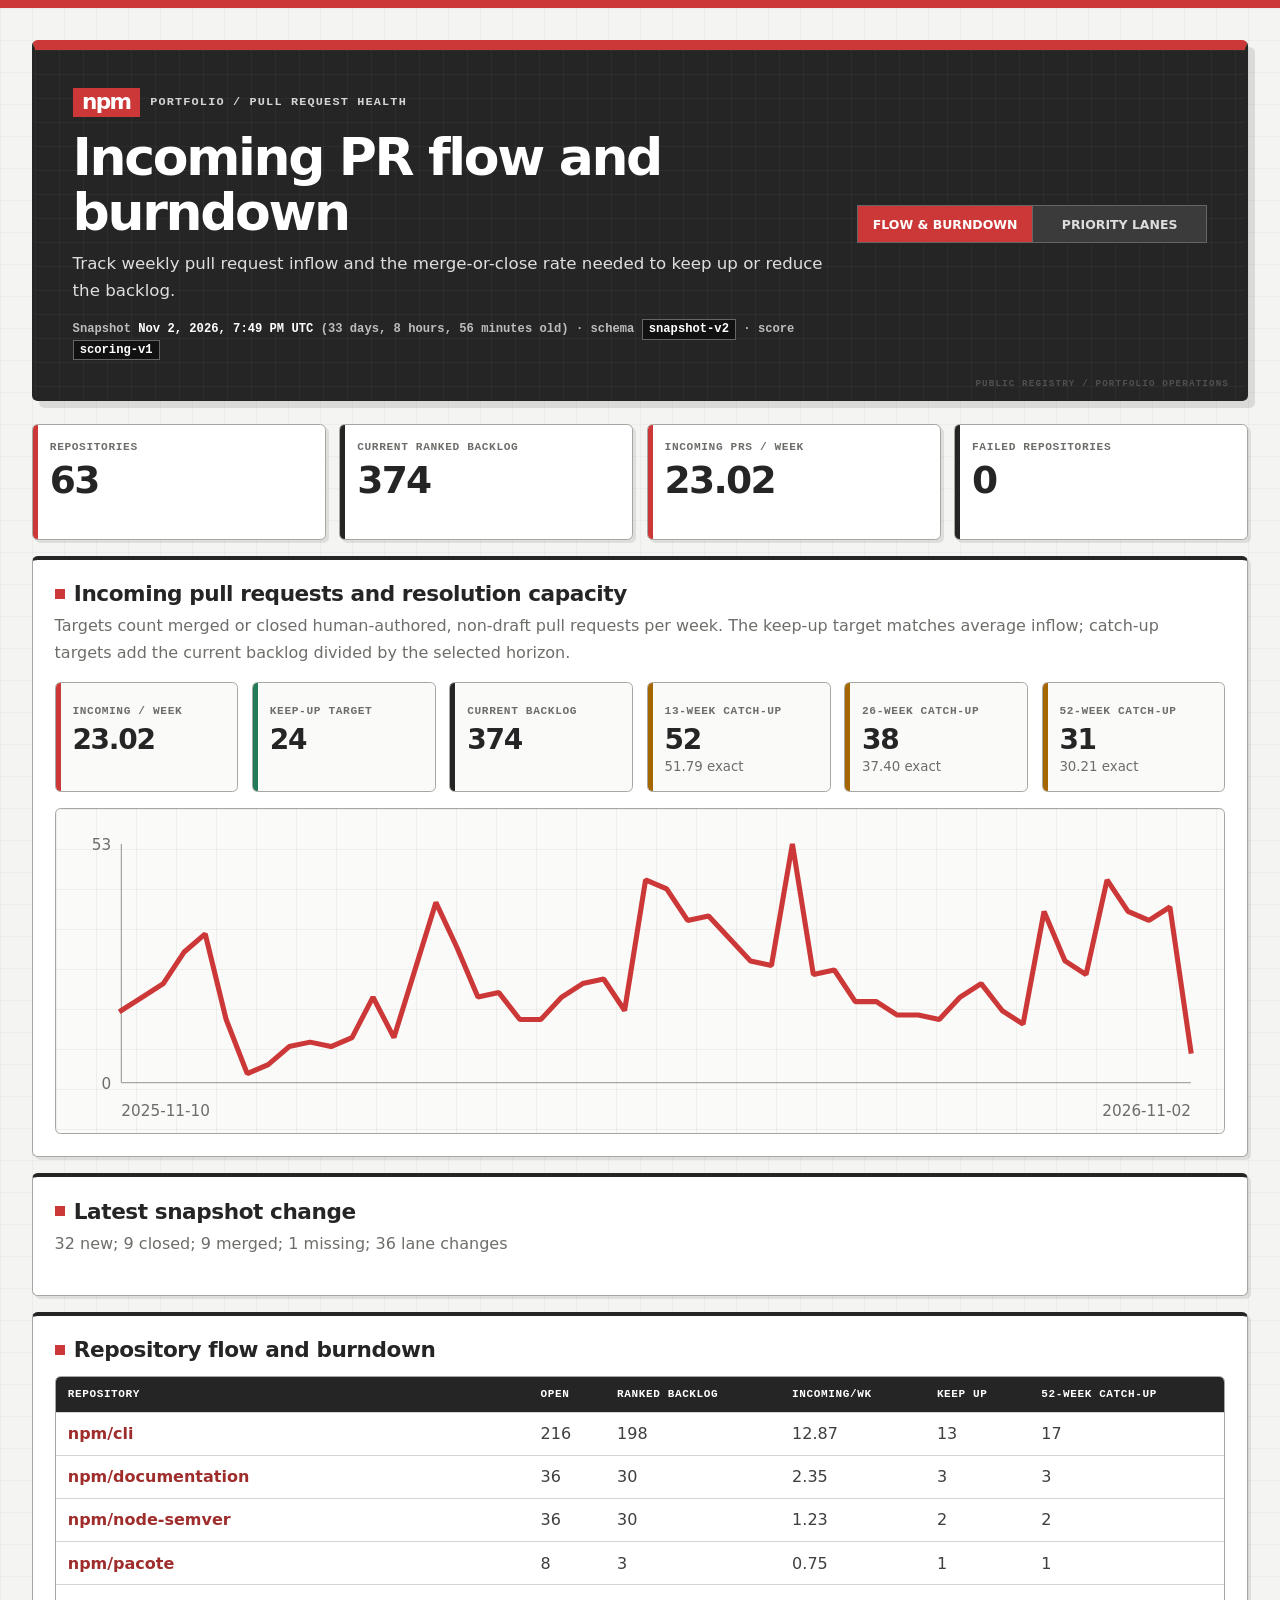
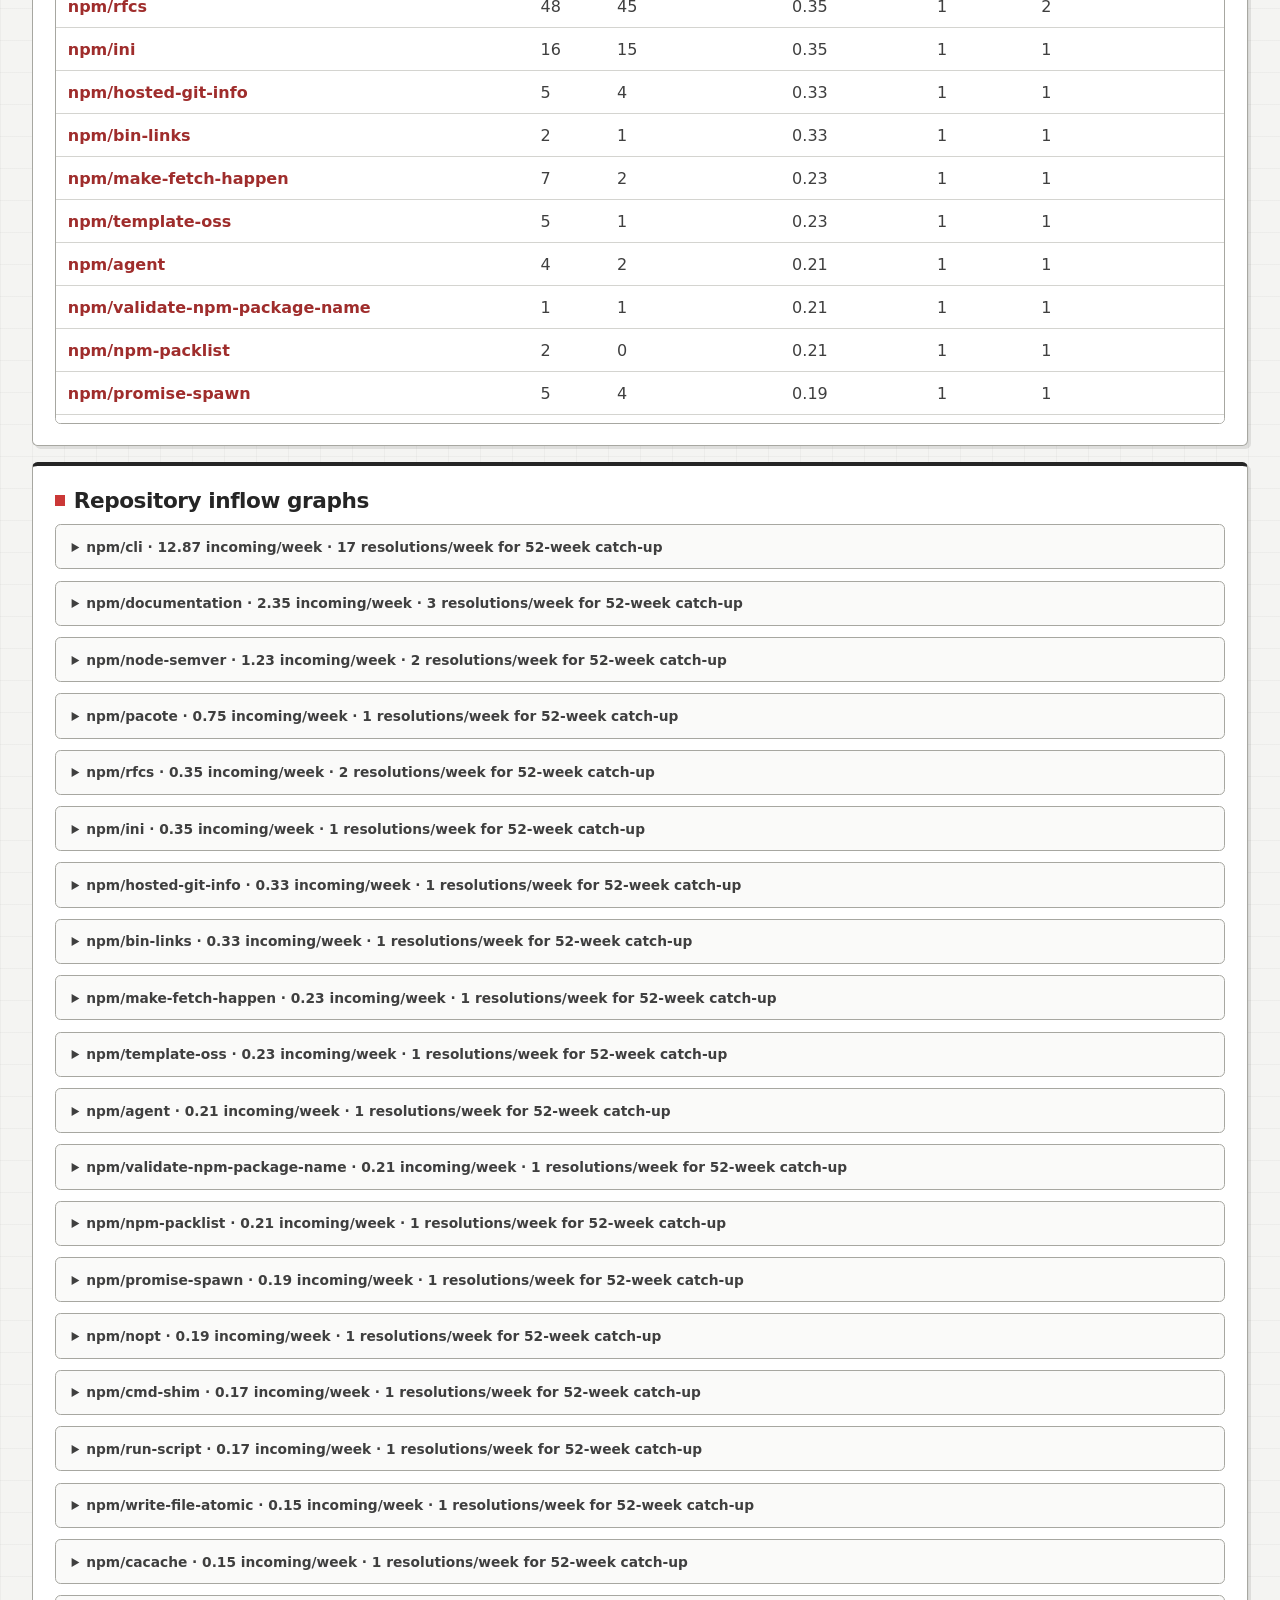
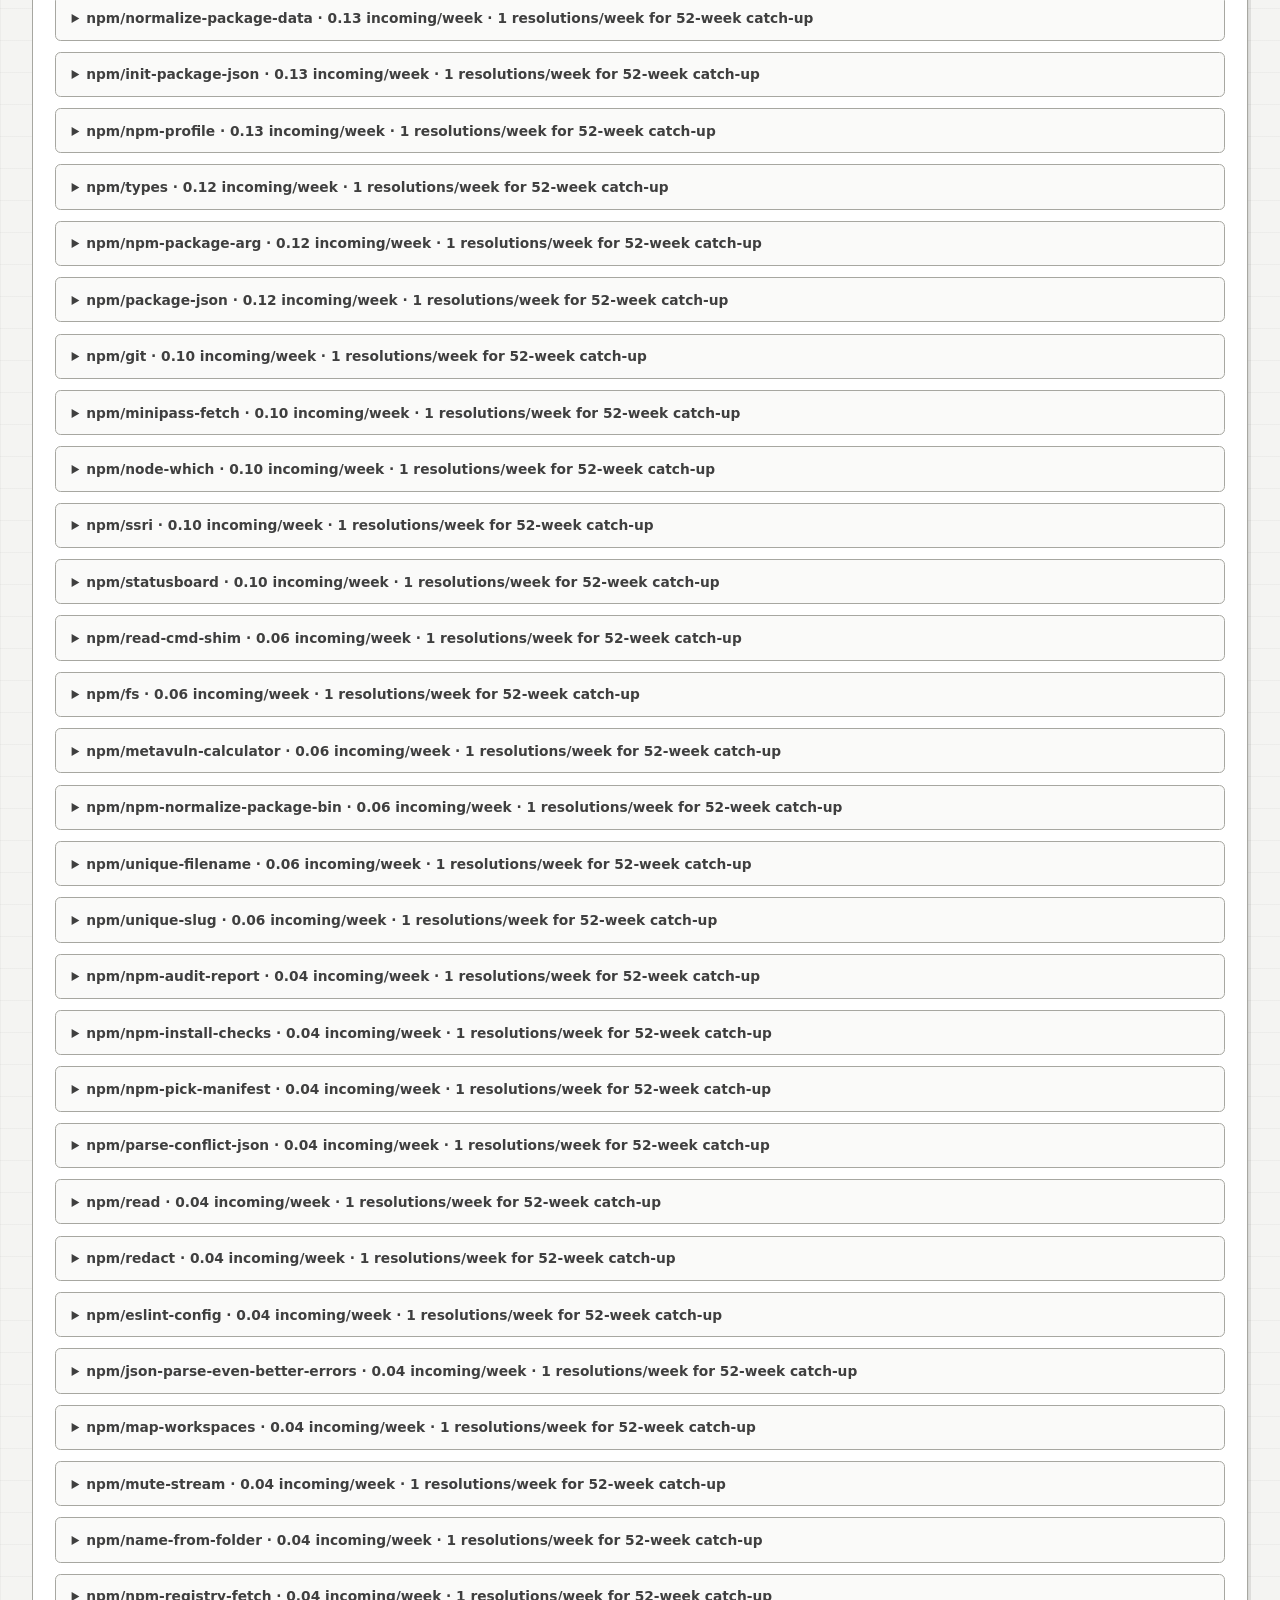
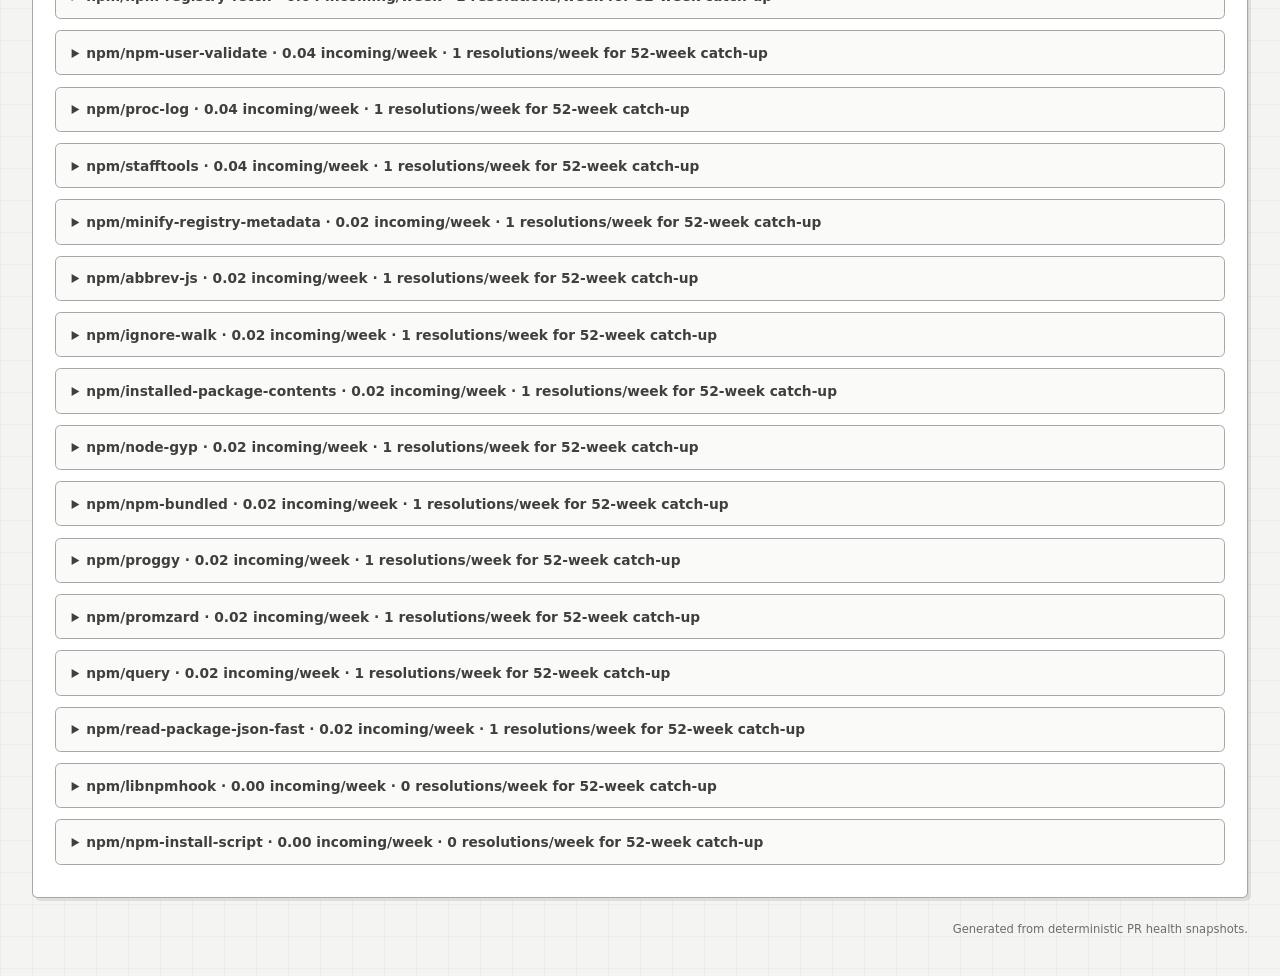
==== commit 9d4b7774: "chore: update PR health dashboard" ====
--- a/index.html
+++ b/index.html
@@ -13,7 +13,7 @@
     <h1>Incoming PR flow and burndown</h1>
     <p class="intro">Track weekly pull request inflow and the merge-or-close rate needed to keep up or reduce the backlog.</p>
     <p class="snapshot-meta">Snapshot
-<time id="snapshot-time" datetime="2026-10-26T19:45:01.393Z">2026-10-26T19:45:01.393Z</time>
+<time id="snapshot-time" datetime="2026-11-02T19:49:23.920Z">2026-11-02T19:49:23.920Z</time>
 <span id="snapshot-age"></span> · schema <code>snapshot-v2</code> ·
 score <code>scoring-v1</code></p>
   </div>
@@ -23,342 +23,342 @@
 </nav>
 </header>
 
-<div class="cards"><div class="card"><div>Repositories</div><div class="big">63</div></div><div class="card"><div>Current ranked backlog</div><div class="big">361</div></div><div class="card"><div>Incoming PRs / week</div><div class="big">22.27</div></div><div class="card"><div>Failed repositories</div><div class="big">0</div></div></div>
+<div class="cards"><div class="card"><div>Repositories</div><div class="big">63</div></div><div class="card"><div>Current ranked backlog</div><div class="big">374</div></div><div class="card"><div>Incoming PRs / week</div><div class="big">23.02</div></div><div class="card"><div>Failed repositories</div><div class="big">0</div></div></div>
 <section><h2>Incoming pull requests and resolution capacity</h2>
 <p>Targets count merged or closed human-authored, non-draft pull requests per week.
 The keep-up target matches average inflow; catch-up targets add the current backlog divided by
 the selected horizon.</p>
 <div class="cards capacity">
-    <div><strong>Incoming / week</strong><div class="big">22.27</div></div>
-    <div><strong>Keep-up target</strong><div class="big">23</div></div>
-    <div><strong>Current backlog</strong><div class="big">361</div></div>
-    <div><strong>13-week catch-up</strong><div class="big">51</div><small>50.04 exact</small></div><div><strong>26-week catch-up</strong><div class="big">37</div><small>36.15 exact</small></div><div><strong>52-week catch-up</strong><div class="big">30</div><small>29.21 exact</small></div>
+    <div><strong>Incoming / week</strong><div class="big">23.02</div></div>
+    <div><strong>Keep-up target</strong><div class="big">24</div></div>
+    <div><strong>Current backlog</strong><div class="big">374</div></div>
+    <div><strong>13-week catch-up</strong><div class="big">52</div><small>51.79 exact</small></div><div><strong>26-week catch-up</strong><div class="big">38</div><small>37.40 exact</small></div><div><strong>52-week catch-up</strong><div class="big">31</div><small>30.21 exact</small></div>
   </div>
-<div class="chart"><svg viewBox="0 0 900 240" role="img" aria-label="All repositories: incoming pull requests per week"><line x1="42" y1="206" x2="884" y2="206" class="axis"/><line x1="42" y1="18" x2="42" y2="206" class="axis"/><polyline points="42.0,167.0 58.5,149.2 75.0,138.6 91.5,128.0 108.0,103.1 124.5,88.9 141.1,156.3 157.6,198.9 174.1,191.8 190.6,177.6 207.1,174.1 223.6,177.6 240.1,170.5 256.6,138.6 273.1,170.5 289.6,117.3 306.2,64.1 322.7,99.6 339.2,138.6 355.7,135.1 372.2,156.3 388.7,156.3 405.2,138.6 421.7,128.0 438.2,124.4 454.7,149.2 471.3,46.4 487.8,53.5 504.3,78.3 520.8,74.8 537.3,92.5 553.8,110.2 570.3,113.8 586.8,18.0 603.3,120.9 619.8,113.8 636.4,142.2 652.9,145.7 669.4,152.8 685.9,152.8 702.4,156.3 718.9,138.6 735.4,128.0 751.9,149.2 768.4,159.9 784.9,71.2 801.5,113.8 818.0,124.4 834.5,49.9 851.0,71.2 867.5,92.5 884.0,195.4" class="inflow-line"/><text x="34" y="23" text-anchor="end">53</text><text x="34" y="211" text-anchor="end">0</text><text x="42" y="232">2025-11-03</text><text x="884" y="232" text-anchor="end">2026-10-26</text></svg></div>
+<div class="chart"><svg viewBox="0 0 900 240" role="img" aria-label="All repositories: incoming pull requests per week"><line x1="42" y1="206" x2="884" y2="206" class="axis"/><line x1="42" y1="18" x2="42" y2="206" class="axis"/><polyline points="42.0,149.2 58.5,138.6 75.0,128.0 91.5,103.1 108.0,88.9 124.5,156.3 141.1,198.9 157.6,191.8 174.1,177.6 190.6,174.1 207.1,177.6 223.6,170.5 240.1,138.6 256.6,170.5 273.1,117.3 289.6,64.1 306.2,99.6 322.7,138.6 339.2,135.1 355.7,156.3 372.2,156.3 388.7,138.6 405.2,128.0 421.7,124.4 438.2,149.2 454.7,46.4 471.3,53.5 487.8,78.3 504.3,74.8 520.8,92.5 537.3,110.2 553.8,113.8 570.3,18.0 586.8,120.9 603.3,117.3 619.8,142.2 636.4,142.2 652.9,152.8 669.4,152.8 685.9,156.3 702.4,138.6 718.9,128.0 735.4,149.2 751.9,159.9 768.4,71.2 784.9,110.2 801.5,120.9 818.0,46.4 834.5,71.2 851.0,78.3 867.5,67.7 884.0,181.2" class="inflow-line"/><text x="34" y="23" text-anchor="end">53</text><text x="34" y="211" text-anchor="end">0</text><text x="42" y="232">2025-11-10</text><text x="884" y="232" text-anchor="end">2026-11-02</text></svg></div>
 </section>
-<section><h2>Latest snapshot change</h2><p>27 new; 2 closed; 6 merged; 1 missing; 23 lane changes</p></section>
+<section><h2>Latest snapshot change</h2><p>32 new; 9 closed; 9 merged; 1 missing; 36 lane changes</p></section>
 <section><h2>Repository flow and burndown</h2><div class="table-scroll"><table>
 <thead><tr><th>Repository</th><th>Open</th><th>Ranked backlog</th>
 <th>Incoming/wk</th><th>Keep up</th><th>52-week catch-up</th></tr></thead><tbody>
-<tr><td><a href="https://github.com/npm/cli">npm/cli</a></td><td>203</td><td>185</td><td>12.44</td><td>13</td><td>16</td></tr><tr><td><a href="https://github.com/npm/documentation">npm/documentation</a></td><td>42</td><td>36</td><td>2.31</td><td>3</td><td>3</td></tr><tr><td><a href="https://github.com/npm/node-semver">npm/node-semver</a></td><td>36</td><td>30</td><td>1.10</td><td>2</td><td>2</td></tr><tr><td><a href="https://github.com/npm/pacote">npm/pacote</a></td><td>10</td><td>3</td><td>0.73</td><td>1</td><td>1</td></tr><tr><td><a href="https://github.com/npm/rfcs">npm/rfcs</a></td><td>49</td><td>45</td><td>0.35</td><td>1</td><td>2</td></tr><tr><td><a href="https://github.com/npm/bin-links">npm/bin-links</a></td><td>2</td><td>1</td><td>0.33</td><td>1</td><td>1</td></tr><tr><td><a href="https://github.com/npm/hosted-git-info">npm/hosted-git-info</a></td><td>6</td><td>6</td><td>0.31</td><td>1</td><td>1</td></tr><tr><td><a href="https://github.com/npm/ini">npm/ini</a></td><td>13</td><td>12</td><td>0.29</td><td>1</td><td>1</td></tr><tr><td><a href="https://github.com/npm/make-fetch-happen">npm/make-fetch-happen</a></td><td>7</td><td>2</td><td>0.25</td><td>1</td><td>1</td></tr><tr><td><a href="https://github.com/npm/template-oss">npm/template-oss</a></td><td>5</td><td>1</td><td>0.23</td><td>1</td><td>1</td></tr><tr><td><a href="https://github.com/npm/agent">npm/agent</a></td><td>4</td><td>2</td><td>0.21</td><td>1</td><td>1</td></tr><tr><td><a href="https://github.com/npm/validate-npm-package-name">npm/validate-npm-package-name</a></td><td>1</td><td>1</td><td>0.21</td><td>1</td><td>1</td></tr><tr><td><a href="https://github.com/npm/npm-packlist">npm/npm-packlist</a></td><td>2</td><td>0</td><td>0.21</td><td>1</td><td>1</td></tr><tr><td><a href="https://github.com/npm/nopt">npm/nopt</a></td><td>3</td><td>3</td><td>0.19</td><td>1</td><td>1</td></tr><tr><td><a href="https://github.com/npm/cacache">npm/cacache</a></td><td>5</td><td>2</td><td>0.15</td><td>1</td><td>1</td></tr><tr><td><a href="https://github.com/npm/cmd-shim">npm/cmd-shim</a></td><td>2</td><td>1</td><td>0.15</td><td>1</td><td>1</td></tr><tr><td><a href="https://github.com/npm/run-script">npm/run-script</a></td><td>2</td><td>1</td><td>0.15</td><td>1</td><td>1</td></tr><tr><td><a href="https://github.com/npm/npm-package-arg">npm/npm-package-arg</a></td><td>3</td><td>2</td><td>0.13</td><td>1</td><td>1</td></tr><tr><td><a href="https://github.com/npm/write-file-atomic">npm/write-file-atomic</a></td><td>3</td><td>2</td><td>0.13</td><td>1</td><td>1</td></tr><tr><td><a href="https://github.com/npm/normalize-package-data">npm/normalize-package-data</a></td><td>1</td><td>1</td><td>0.13</td><td>1</td><td>1</td></tr><tr><td><a href="https://github.com/npm/init-package-json">npm/init-package-json</a></td><td>2</td><td>0</td><td>0.13</td><td>1</td><td>1</td></tr><tr><td><a href="https://github.com/npm/npm-profile">npm/npm-profile</a></td><td>1</td><td>0</td><td>0.13</td><td>1</td><td>1</td></tr><tr><td><a href="https://github.com/npm/types">npm/types</a></td><td>10</td><td>6</td><td>0.12</td><td>1</td><td>1</td></tr><tr><td><a href="https://github.com/npm/git">npm/git</a></td><td>3</td><td>2</td><td>0.12</td><td>1</td><td>1</td></tr><tr><td><a href="https://github.com/npm/promise-spawn">npm/promise-spawn</a></td><td>5</td><td>2</td><td>0.12</td><td>1</td><td>1</td></tr><tr><td><a href="https://github.com/npm/package-json">npm/package-json</a></td><td>3</td><td>1</td><td>0.12</td><td>1</td><td>1</td></tr><tr><td><a href="https://github.com/npm/minipass-fetch">npm/minipass-fetch</a></td><td>3</td><td>1</td><td>0.10</td><td>1</td><td>1</td></tr><tr><td><a href="https://github.com/npm/node-which">npm/node-which</a></td><td>2</td><td>1</td><td>0.10</td><td>1</td><td>1</td></tr><tr><td><a href="https://github.com/npm/ssri">npm/ssri</a></td><td>0</td><td>0</td><td>0.10</td><td>1</td><td>1</td></tr><tr><td><a href="https://github.com/npm/statusboard">npm/statusboard</a></td><td>5</td><td>0</td><td>0.10</td><td>1</td><td>1</td></tr><tr><td><a href="https://github.com/npm/read-cmd-shim">npm/read-cmd-shim</a></td><td>2</td><td>2</td><td>0.06</td><td>1</td><td>1</td></tr><tr><td><a href="https://github.com/npm/fs">npm/fs</a></td><td>2</td><td>1</td><td>0.06</td><td>1</td><td>1</td></tr><tr><td><a href="https://github.com/npm/metavuln-calculator">npm/metavuln-calculator</a></td><td>4</td><td>1</td><td>0.06</td><td>1</td><td>1</td></tr><tr><td><a href="https://github.com/npm/npm-normalize-package-bin">npm/npm-normalize-package-bin</a></td><td>0</td><td>0</td><td>0.06</td><td>1</td><td>1</td></tr><tr><td><a href="https://github.com/npm/npm-registry-fetch">npm/npm-registry-fetch</a></td><td>2</td><td>0</td><td>0.06</td><td>1</td><td>1</td></tr><tr><td><a href="https://github.com/npm/unique-filename">npm/unique-filename</a></td><td>0</td><td>0</td><td>0.06</td><td>1</td><td>1</td></tr><tr><td><a href="https://github.com/npm/unique-slug">npm/unique-slug</a></td><td>0</td><td>0</td><td>0.06</td><td>1</td><td>1</td></tr><tr><td><a href="https://github.com/npm/npm-audit-report">npm/npm-audit-report</a></td><td>4</td><td>2</td><td>0.04</td><td>1</td><td>1</td></tr><tr><td><a href="https://github.com/npm/npm-install-checks">npm/npm-install-checks</a></td><td>2</td><td>1</td><td>0.04</td><td>1</td><td>1</td></tr><tr><td><a href="https://github.com/npm/npm-pick-manifest">npm/npm-pick-manifest</a></td><td>1</td><td>1</td><td>0.04</td><td>1</td><td>1</td></tr><tr><td><a href="https://github.com/npm/parse-conflict-json">npm/parse-conflict-json</a></td><td>3</td><td>1</td><td>0.04</td><td>1</td><td>1</td></tr><tr><td><a href="https://github.com/npm/read">npm/read</a></td><td>3</td><td>1</td><td>0.04</td><td>1</td><td>1</td></tr><tr><td><a href="https://github.com/npm/redact">npm/redact</a></td><td>3</td><td>1</td><td>0.04</td><td>1</td><td>1</td></tr><tr><td><a href="https://github.com/npm/eslint-config">npm/eslint-config</a></td><td>1</td><td>0</td><td>0.04</td><td>1</td><td>1</td></tr><tr><td><a href="https://github.com/npm/json-parse-even-better-errors">npm/json-parse-even-better-errors</a></td><td>0</td><td>0</td><td>0.04</td><td>1</td><td>1</td></tr><tr><td><a href="https://github.com/npm/map-workspaces">npm/map-workspaces</a></td><td>1</td><td>0</td><td>0.04</td><td>1</td><td>1</td></tr><tr><td><a href="https://github.com/npm/mute-stream">npm/mute-stream</a></td><td>0</td><td>0</td><td>0.04</td><td>1</td><td>1</td></tr><tr><td><a href="https://github.com/npm/name-from-folder">npm/name-from-folder</a></td><td>0</td><td>0</td><td>0.04</td><td>1</td><td>1</td></tr><tr><td><a href="https://github.com/npm/npm-user-validate">npm/npm-user-validate</a></td><td>0</td><td>0</td><td>0.04</td><td>1</td><td>1</td></tr><tr><td><a href="https://github.com/npm/proc-log">npm/proc-log</a></td><td>1</td><td>0</td><td>0.04</td><td>1</td><td>1</td></tr><tr><td><a href="https://github.com/npm/stafftools">npm/stafftools</a></td><td>8</td><td>0</td><td>0.04</td><td>1</td><td>1</td></tr><tr><td><a href="https://github.com/npm/minify-registry-metadata">npm/minify-registry-metadata</a></td><td>2</td><td>1</td><td>0.02</td><td>1</td><td>1</td></tr><tr><td><a href="https://github.com/npm/abbrev-js">npm/abbrev-js</a></td><td>0</td><td>0</td><td>0.02</td><td>1</td><td>1</td></tr><tr><td><a href="https://github.com/npm/ignore-walk">npm/ignore-walk</a></td><td>1</td><td>0</td><td>0.02</td><td>1</td><td>1</td></tr><tr><td><a href="https://github.com/npm/installed-package-contents">npm/installed-package-contents</a></td><td>1</td><td>0</td><td>0.02</td><td>1</td><td>1</td></tr><tr><td><a href="https://github.com/npm/node-gyp">npm/node-gyp</a></td><td>1</td><td>0</td><td>0.02</td><td>1</td><td>1</td></tr><tr><td><a href="https://github.com/npm/npm-bundled">npm/npm-bundled</a></td><td>1</td><td>0</td><td>0.02</td><td>1</td><td>1</td></tr><tr><td><a href="https://github.com/npm/proggy">npm/proggy</a></td><td>2</td><td>0</td><td>0.02</td><td>1</td><td>1</td></tr><tr><td><a href="https://github.com/npm/promzard">npm/promzard</a></td><td>1</td><td>0</td><td>0.02</td><td>1</td><td>1</td></tr><tr><td><a href="https://github.com/npm/query">npm/query</a></td><td>1</td><td>0</td><td>0.02</td><td>1</td><td>1</td></tr><tr><td><a href="https://github.com/npm/read-package-json-fast">npm/read-package-json-fast</a></td><td>1</td><td>0</td><td>0.02</td><td>1</td><td>1</td></tr><tr><td><a href="https://github.com/npm/libnpmhook">npm/libnpmhook</a></td><td>0</td><td>0</td><td>0.00</td><td>0</td><td>0</td></tr><tr><td><a href="https://github.com/npm/npm-install-script">npm/npm-install-script</a></td><td>0</td><td>0</td><td>0.00</td><td>0</td><td>0</td></tr>
+<tr><td><a href="https://github.com/npm/cli">npm/cli</a></td><td>216</td><td>198</td><td>12.87</td><td>13</td><td>17</td></tr><tr><td><a href="https://github.com/npm/documentation">npm/documentation</a></td><td>36</td><td>30</td><td>2.35</td><td>3</td><td>3</td></tr><tr><td><a href="https://github.com/npm/node-semver">npm/node-semver</a></td><td>36</td><td>30</td><td>1.23</td><td>2</td><td>2</td></tr><tr><td><a href="https://github.com/npm/pacote">npm/pacote</a></td><td>8</td><td>3</td><td>0.75</td><td>1</td><td>1</td></tr><tr><td><a href="https://github.com/npm/rfcs">npm/rfcs</a></td><td>48</td><td>45</td><td>0.35</td><td>1</td><td>2</td></tr><tr><td><a href="https://github.com/npm/ini">npm/ini</a></td><td>16</td><td>15</td><td>0.35</td><td>1</td><td>1</td></tr><tr><td><a href="https://github.com/npm/hosted-git-info">npm/hosted-git-info</a></td><td>5</td><td>4</td><td>0.33</td><td>1</td><td>1</td></tr><tr><td><a href="https://github.com/npm/bin-links">npm/bin-links</a></td><td>2</td><td>1</td><td>0.33</td><td>1</td><td>1</td></tr><tr><td><a href="https://github.com/npm/make-fetch-happen">npm/make-fetch-happen</a></td><td>7</td><td>2</td><td>0.23</td><td>1</td><td>1</td></tr><tr><td><a href="https://github.com/npm/template-oss">npm/template-oss</a></td><td>5</td><td>1</td><td>0.23</td><td>1</td><td>1</td></tr><tr><td><a href="https://github.com/npm/agent">npm/agent</a></td><td>4</td><td>2</td><td>0.21</td><td>1</td><td>1</td></tr><tr><td><a href="https://github.com/npm/validate-npm-package-name">npm/validate-npm-package-name</a></td><td>1</td><td>1</td><td>0.21</td><td>1</td><td>1</td></tr><tr><td><a href="https://github.com/npm/npm-packlist">npm/npm-packlist</a></td><td>2</td><td>0</td><td>0.21</td><td>1</td><td>1</td></tr><tr><td><a href="https://github.com/npm/promise-spawn">npm/promise-spawn</a></td><td>5</td><td>4</td><td>0.19</td><td>1</td><td>1</td></tr><tr><td><a href="https://github.com/npm/nopt">npm/nopt</a></td><td>3</td><td>3</td><td>0.19</td><td>1</td><td>1</td></tr><tr><td><a href="https://github.com/npm/cmd-shim">npm/cmd-shim</a></td><td>3</td><td>2</td><td>0.17</td><td>1</td><td>1</td></tr><tr><td><a href="https://github.com/npm/run-script">npm/run-script</a></td><td>3</td><td>2</td><td>0.17</td><td>1</td><td>1</td></tr><tr><td><a href="https://github.com/npm/write-file-atomic">npm/write-file-atomic</a></td><td>4</td><td>3</td><td>0.15</td><td>1</td><td>1</td></tr><tr><td><a href="https://github.com/npm/cacache">npm/cacache</a></td><td>5</td><td>2</td><td>0.15</td><td>1</td><td>1</td></tr><tr><td><a href="https://github.com/npm/normalize-package-data">npm/normalize-package-data</a></td><td>1</td><td>1</td><td>0.13</td><td>1</td><td>1</td></tr><tr><td><a href="https://github.com/npm/init-package-json">npm/init-package-json</a></td><td>2</td><td>0</td><td>0.13</td><td>1</td><td>1</td></tr><tr><td><a href="https://github.com/npm/npm-profile">npm/npm-profile</a></td><td>1</td><td>0</td><td>0.13</td><td>1</td><td>1</td></tr><tr><td><a href="https://github.com/npm/types">npm/types</a></td><td>10</td><td>6</td><td>0.12</td><td>1</td><td>1</td></tr><tr><td><a href="https://github.com/npm/npm-package-arg">npm/npm-package-arg</a></td><td>3</td><td>2</td><td>0.12</td><td>1</td><td>1</td></tr><tr><td><a href="https://github.com/npm/package-json">npm/package-json</a></td><td>3</td><td>1</td><td>0.12</td><td>1</td><td>1</td></tr><tr><td><a href="https://github.com/npm/git">npm/git</a></td><td>3</td><td>2</td><td>0.10</td><td>1</td><td>1</td></tr><tr><td><a href="https://github.com/npm/minipass-fetch">npm/minipass-fetch</a></td><td>3</td><td>1</td><td>0.10</td><td>1</td><td>1</td></tr><tr><td><a href="https://github.com/npm/node-which">npm/node-which</a></td><td>2</td><td>1</td><td>0.10</td><td>1</td><td>1</td></tr><tr><td><a href="https://github.com/npm/ssri">npm/ssri</a></td><td>0</td><td>0</td><td>0.10</td><td>1</td><td>1</td></tr><tr><td><a href="https://github.com/npm/statusboard">npm/statusboard</a></td><td>5</td><td>0</td><td>0.10</td><td>1</td><td>1</td></tr><tr><td><a href="https://github.com/npm/read-cmd-shim">npm/read-cmd-shim</a></td><td>2</td><td>2</td><td>0.06</td><td>1</td><td>1</td></tr><tr><td><a href="https://github.com/npm/fs">npm/fs</a></td><td>2</td><td>1</td><td>0.06</td><td>1</td><td>1</td></tr><tr><td><a href="https://github.com/npm/metavuln-calculator">npm/metavuln-calculator</a></td><td>4</td><td>1</td><td>0.06</td><td>1</td><td>1</td></tr><tr><td><a href="https://github.com/npm/npm-normalize-package-bin">npm/npm-normalize-package-bin</a></td><td>0</td><td>0</td><td>0.06</td><td>1</td><td>1</td></tr><tr><td><a href="https://github.com/npm/unique-filename">npm/unique-filename</a></td><td>0</td><td>0</td><td>0.06</td><td>1</td><td>1</td></tr><tr><td><a href="https://github.com/npm/unique-slug">npm/unique-slug</a></td><td>0</td><td>0</td><td>0.06</td><td>1</td><td>1</td></tr><tr><td><a href="https://github.com/npm/npm-audit-report">npm/npm-audit-report</a></td><td>4</td><td>2</td><td>0.04</td><td>1</td><td>1</td></tr><tr><td><a href="https://github.com/npm/npm-install-checks">npm/npm-install-checks</a></td><td>2</td><td>1</td><td>0.04</td><td>1</td><td>1</td></tr><tr><td><a href="https://github.com/npm/npm-pick-manifest">npm/npm-pick-manifest</a></td><td>1</td><td>1</td><td>0.04</td><td>1</td><td>1</td></tr><tr><td><a href="https://github.com/npm/parse-conflict-json">npm/parse-conflict-json</a></td><td>3</td><td>1</td><td>0.04</td><td>1</td><td>1</td></tr><tr><td><a href="https://github.com/npm/read">npm/read</a></td><td>3</td><td>1</td><td>0.04</td><td>1</td><td>1</td></tr><tr><td><a href="https://github.com/npm/redact">npm/redact</a></td><td>3</td><td>1</td><td>0.04</td><td>1</td><td>1</td></tr><tr><td><a href="https://github.com/npm/eslint-config">npm/eslint-config</a></td><td>1</td><td>0</td><td>0.04</td><td>1</td><td>1</td></tr><tr><td><a href="https://github.com/npm/json-parse-even-better-errors">npm/json-parse-even-better-errors</a></td><td>0</td><td>0</td><td>0.04</td><td>1</td><td>1</td></tr><tr><td><a href="https://github.com/npm/map-workspaces">npm/map-workspaces</a></td><td>1</td><td>0</td><td>0.04</td><td>1</td><td>1</td></tr><tr><td><a href="https://github.com/npm/mute-stream">npm/mute-stream</a></td><td>0</td><td>0</td><td>0.04</td><td>1</td><td>1</td></tr><tr><td><a href="https://github.com/npm/name-from-folder">npm/name-from-folder</a></td><td>0</td><td>0</td><td>0.04</td><td>1</td><td>1</td></tr><tr><td><a href="https://github.com/npm/npm-registry-fetch">npm/npm-registry-fetch</a></td><td>2</td><td>0</td><td>0.04</td><td>1</td><td>1</td></tr><tr><td><a href="https://github.com/npm/npm-user-validate">npm/npm-user-validate</a></td><td>0</td><td>0</td><td>0.04</td><td>1</td><td>1</td></tr><tr><td><a href="https://github.com/npm/proc-log">npm/proc-log</a></td><td>1</td><td>0</td><td>0.04</td><td>1</td><td>1</td></tr><tr><td><a href="https://github.com/npm/stafftools">npm/stafftools</a></td><td>8</td><td>0</td><td>0.04</td><td>1</td><td>1</td></tr><tr><td><a href="https://github.com/npm/minify-registry-metadata">npm/minify-registry-metadata</a></td><td>2</td><td>1</td><td>0.02</td><td>1</td><td>1</td></tr><tr><td><a href="https://github.com/npm/abbrev-js">npm/abbrev-js</a></td><td>0</td><td>0</td><td>0.02</td><td>1</td><td>1</td></tr><tr><td><a href="https://github.com/npm/ignore-walk">npm/ignore-walk</a></td><td>1</td><td>0</td><td>0.02</td><td>1</td><td>1</td></tr><tr><td><a href="https://github.com/npm/installed-package-contents">npm/installed-package-contents</a></td><td>1</td><td>0</td><td>0.02</td><td>1</td><td>1</td></tr><tr><td><a href="https://github.com/npm/node-gyp">npm/node-gyp</a></td><td>1</td><td>0</td><td>0.02</td><td>1</td><td>1</td></tr><tr><td><a href="https://github.com/npm/npm-bundled">npm/npm-bundled</a></td><td>1</td><td>0</td><td>0.02</td><td>1</td><td>1</td></tr><tr><td><a href="https://github.com/npm/proggy">npm/proggy</a></td><td>2</td><td>0</td><td>0.02</td><td>1</td><td>1</td></tr><tr><td><a href="https://github.com/npm/promzard">npm/promzard</a></td><td>1</td><td>0</td><td>0.02</td><td>1</td><td>1</td></tr><tr><td><a href="https://github.com/npm/query">npm/query</a></td><td>1</td><td>0</td><td>0.02</td><td>1</td><td>1</td></tr><tr><td><a href="https://github.com/npm/read-package-json-fast">npm/read-package-json-fast</a></td><td>1</td><td>0</td><td>0.02</td><td>1</td><td>1</td></tr><tr><td><a href="https://github.com/npm/libnpmhook">npm/libnpmhook</a></td><td>0</td><td>0</td><td>0.00</td><td>0</td><td>0</td></tr><tr><td><a href="https://github.com/npm/npm-install-script">npm/npm-install-script</a></td><td>0</td><td>0</td><td>0.00</td><td>0</td><td>0</td></tr>
 </tbody></table></div></section>
 <section><h2>Repository inflow graphs</h2>
-<details><summary>npm/cli · 12.44 incoming/week · 16 resolutions/week for 52-week catch-up</summary><div class="cards capacity">
-    <div><strong>Incoming / week</strong><div class="big">12.44</div></div>
+<details><summary>npm/cli · 12.87 incoming/week · 17 resolutions/week for 52-week catch-up</summary><div class="cards capacity">
+    <div><strong>Incoming / week</strong><div class="big">12.87</div></div>
     <div><strong>Keep-up target</strong><div class="big">13</div></div>
-    <div><strong>Current backlog</strong><div class="big">185</div></div>
-    <div><strong>13-week catch-up</strong><div class="big">27</div><small>26.67 exact</small></div><div><strong>26-week catch-up</strong><div class="big">20</div><small>19.56 exact</small></div><div><strong>52-week catch-up</strong><div class="big">16</div><small>16.00 exact</small></div>
-  </div><div class="chart"><svg viewBox="0 0 900 240" role="img" aria-label="npm/cli: incoming pull requests per week"><line x1="42" y1="206" x2="884" y2="206" class="axis"/><line x1="42" y1="18" x2="42" y2="206" class="axis"/><polyline points="42.0,191.3 58.5,194.9 75.0,139.6 91.5,139.6 108.0,136.0 124.5,169.1 141.1,187.6 157.6,198.6 174.1,202.3 190.6,191.3 207.1,191.3 223.6,191.3 240.1,187.6 256.6,172.8 273.1,194.9 289.6,154.4 306.2,139.6 322.7,139.6 339.2,147.0 355.7,169.1 372.2,172.8 388.7,172.8 405.2,169.1 421.7,154.4 438.2,150.7 454.7,187.6 471.3,165.5 487.8,165.5 504.3,147.0 520.8,117.5 537.3,124.9 553.8,121.2 570.3,154.4 586.8,18.0 603.3,161.8 619.8,136.0 636.4,150.7 652.9,176.5 669.4,169.1 685.9,161.8 702.4,169.1 718.9,150.7 735.4,172.8 751.9,165.5 768.4,183.9 784.9,150.7 801.5,136.0 818.0,161.8 834.5,117.5 851.0,143.3 867.5,158.1 884.0,202.3" class="inflow-line"/><text x="34" y="23" text-anchor="end">51</text><text x="34" y="211" text-anchor="end">0</text><text x="42" y="232">2025-11-03</text><text x="884" y="232" text-anchor="end">2026-10-26</text></svg></div></details><details><summary>npm/documentation · 2.31 incoming/week · 3 resolutions/week for 52-week catch-up</summary><div class="cards capacity">
-    <div><strong>Incoming / week</strong><div class="big">2.31</div></div>
+    <div><strong>Current backlog</strong><div class="big">198</div></div>
+    <div><strong>13-week catch-up</strong><div class="big">29</div><small>28.10 exact</small></div><div><strong>26-week catch-up</strong><div class="big">21</div><small>20.48 exact</small></div><div><strong>52-week catch-up</strong><div class="big">17</div><small>16.67 exact</small></div>
+  </div><div class="chart"><svg viewBox="0 0 900 240" role="img" aria-label="npm/cli: incoming pull requests per week"><line x1="42" y1="206" x2="884" y2="206" class="axis"/><line x1="42" y1="18" x2="42" y2="206" class="axis"/><polyline points="42.0,194.9 58.5,139.6 75.0,139.6 91.5,136.0 108.0,169.1 124.5,187.6 141.1,198.6 157.6,202.3 174.1,191.3 190.6,191.3 207.1,191.3 223.6,187.6 240.1,172.8 256.6,194.9 273.1,154.4 289.6,139.6 306.2,139.6 322.7,147.0 339.2,169.1 355.7,172.8 372.2,172.8 388.7,169.1 405.2,154.4 421.7,150.7 438.2,187.6 454.7,165.5 471.3,165.5 487.8,147.0 504.3,117.5 520.8,124.9 537.3,121.2 553.8,154.4 570.3,18.0 586.8,161.8 603.3,139.6 619.8,150.7 636.4,172.8 652.9,169.1 669.4,161.8 685.9,169.1 702.4,150.7 718.9,172.8 735.4,165.5 751.9,183.9 768.4,150.7 784.9,132.3 801.5,158.1 818.0,113.8 834.5,143.3 851.0,158.1 867.5,128.6 884.0,194.9" class="inflow-line"/><text x="34" y="23" text-anchor="end">51</text><text x="34" y="211" text-anchor="end">0</text><text x="42" y="232">2025-11-10</text><text x="884" y="232" text-anchor="end">2026-11-02</text></svg></div></details><details><summary>npm/documentation · 2.35 incoming/week · 3 resolutions/week for 52-week catch-up</summary><div class="cards capacity">
+    <div><strong>Incoming / week</strong><div class="big">2.35</div></div>
     <div><strong>Keep-up target</strong><div class="big">3</div></div>
-    <div><strong>Current backlog</strong><div class="big">36</div></div>
-    <div><strong>13-week catch-up</strong><div class="big">6</div><small>5.08 exact</small></div><div><strong>26-week catch-up</strong><div class="big">4</div><small>3.69 exact</small></div><div><strong>52-week catch-up</strong><div class="big">3</div><small>3.00 exact</small></div>
-  </div><div class="chart"><svg viewBox="0 0 900 240" role="img" aria-label="npm/documentation: incoming pull requests per week"><line x1="42" y1="206" x2="884" y2="206" class="axis"/><line x1="42" y1="18" x2="42" y2="206" class="axis"/><polyline points="42.0,168.4 58.5,74.4 75.0,206.0 91.5,149.6 108.0,93.2 124.5,130.8 141.1,187.2 157.6,206.0 174.1,168.4 190.6,149.6 207.1,168.4 223.6,168.4 240.1,149.6 256.6,168.4 273.1,149.6 289.6,168.4 306.2,130.8 322.7,168.4 339.2,168.4 355.7,93.2 372.2,168.4 388.7,187.2 405.2,149.6 421.7,149.6 438.2,149.6 454.7,187.2 471.3,149.6 487.8,206.0 504.3,130.8 520.8,149.6 537.3,168.4 553.8,206.0 570.3,206.0 586.8,206.0 603.3,187.2 619.8,130.8 636.4,168.4 652.9,130.8 669.4,187.2 685.9,206.0 702.4,187.2 718.9,187.2 735.4,187.2 751.9,168.4 768.4,187.2 784.9,187.2 801.5,149.6 818.0,187.2 834.5,149.6 851.0,149.6 867.5,18.0 884.0,206.0" class="inflow-line"/><text x="34" y="23" text-anchor="end">10</text><text x="34" y="211" text-anchor="end">0</text><text x="42" y="232">2025-11-03</text><text x="884" y="232" text-anchor="end">2026-10-26</text></svg></div></details><details><summary>npm/node-semver · 1.10 incoming/week · 2 resolutions/week for 52-week catch-up</summary><div class="cards capacity">
-    <div><strong>Incoming / week</strong><div class="big">1.10</div></div>
+    <div><strong>Current backlog</strong><div class="big">30</div></div>
+    <div><strong>13-week catch-up</strong><div class="big">5</div><small>4.65 exact</small></div><div><strong>26-week catch-up</strong><div class="big">4</div><small>3.50 exact</small></div><div><strong>52-week catch-up</strong><div class="big">3</div><small>2.92 exact</small></div>
+  </div><div class="chart"><svg viewBox="0 0 900 240" role="img" aria-label="npm/documentation: incoming pull requests per week"><line x1="42" y1="206" x2="884" y2="206" class="axis"/><line x1="42" y1="18" x2="42" y2="206" class="axis"/><polyline points="42.0,74.4 58.5,206.0 75.0,149.6 91.5,93.2 108.0,130.8 124.5,187.2 141.1,206.0 157.6,168.4 174.1,149.6 190.6,168.4 207.1,168.4 223.6,149.6 240.1,168.4 256.6,149.6 273.1,168.4 289.6,130.8 306.2,168.4 322.7,168.4 339.2,93.2 355.7,168.4 372.2,187.2 388.7,149.6 405.2,149.6 421.7,149.6 438.2,187.2 454.7,149.6 471.3,206.0 487.8,130.8 504.3,149.6 520.8,168.4 537.3,206.0 553.8,206.0 570.3,206.0 586.8,187.2 603.3,130.8 619.8,168.4 636.4,130.8 652.9,187.2 669.4,206.0 685.9,187.2 702.4,187.2 718.9,187.2 735.4,168.4 751.9,187.2 768.4,187.2 784.9,149.6 801.5,187.2 818.0,149.6 834.5,149.6 851.0,18.0 867.5,130.8 884.0,206.0" class="inflow-line"/><text x="34" y="23" text-anchor="end">10</text><text x="34" y="211" text-anchor="end">0</text><text x="42" y="232">2025-11-10</text><text x="884" y="232" text-anchor="end">2026-11-02</text></svg></div></details><details><summary>npm/node-semver · 1.23 incoming/week · 2 resolutions/week for 52-week catch-up</summary><div class="cards capacity">
+    <div><strong>Incoming / week</strong><div class="big">1.23</div></div>
     <div><strong>Keep-up target</strong><div class="big">2</div></div>
     <div><strong>Current backlog</strong><div class="big">30</div></div>
-    <div><strong>13-week catch-up</strong><div class="big">4</div><small>3.40 exact</small></div><div><strong>26-week catch-up</strong><div class="big">3</div><small>2.25 exact</small></div><div><strong>52-week catch-up</strong><div class="big">2</div><small>1.67 exact</small></div>
-  </div><div class="chart"><svg viewBox="0 0 900 240" role="img" aria-label="npm/node-semver: incoming pull requests per week"><line x1="42" y1="206" x2="884" y2="206" class="axis"/><line x1="42" y1="18" x2="42" y2="206" class="axis"/><polyline points="42.0,206.0 58.5,206.0 75.0,206.0 91.5,206.0 108.0,182.5 124.5,206.0 141.1,159.0 157.6,206.0 174.1,206.0 190.6,206.0 207.1,182.5 223.6,206.0 240.1,206.0 256.6,182.5 273.1,206.0 289.6,206.0 306.2,182.5 322.7,206.0 339.2,206.0 355.7,206.0 372.2,206.0 388.7,206.0 405.2,206.0 421.7,206.0 438.2,206.0 454.7,159.0 471.3,159.0 487.8,206.0 504.3,159.0 520.8,206.0 537.3,159.0 553.8,206.0 570.3,182.5 586.8,182.5 603.3,112.0 619.8,182.5 636.4,206.0 652.9,159.0 669.4,135.5 685.9,182.5 702.4,182.5 718.9,182.5 735.4,182.5 751.9,182.5 768.4,182.5 784.9,159.0 801.5,159.0 818.0,112.0 834.5,88.5 851.0,18.0 867.5,112.0 884.0,206.0" class="inflow-line"/><text x="34" y="23" text-anchor="end">8</text><text x="34" y="211" text-anchor="end">0</text><text x="42" y="232">2025-11-03</text><text x="884" y="232" text-anchor="end">2026-10-26</text></svg></div></details><details><summary>npm/pacote · 0.73 incoming/week · 1 resolutions/week for 52-week catch-up</summary><div class="cards capacity">
-    <div><strong>Incoming / week</strong><div class="big">0.73</div></div>
+    <div><strong>13-week catch-up</strong><div class="big">4</div><small>3.54 exact</small></div><div><strong>26-week catch-up</strong><div class="big">3</div><small>2.38 exact</small></div><div><strong>52-week catch-up</strong><div class="big">2</div><small>1.81 exact</small></div>
+  </div><div class="chart"><svg viewBox="0 0 900 240" role="img" aria-label="npm/node-semver: incoming pull requests per week"><line x1="42" y1="206" x2="884" y2="206" class="axis"/><line x1="42" y1="18" x2="42" y2="206" class="axis"/><polyline points="42.0,206.0 58.5,206.0 75.0,206.0 91.5,182.5 108.0,206.0 124.5,159.0 141.1,206.0 157.6,206.0 174.1,206.0 190.6,182.5 207.1,206.0 223.6,206.0 240.1,182.5 256.6,206.0 273.1,206.0 289.6,182.5 306.2,206.0 322.7,206.0 339.2,206.0 355.7,206.0 372.2,206.0 388.7,206.0 405.2,206.0 421.7,206.0 438.2,159.0 454.7,159.0 471.3,206.0 487.8,159.0 504.3,206.0 520.8,159.0 537.3,206.0 553.8,182.5 570.3,182.5 586.8,112.0 603.3,182.5 619.8,206.0 636.4,159.0 652.9,135.5 669.4,182.5 685.9,182.5 702.4,182.5 718.9,182.5 735.4,182.5 751.9,182.5 768.4,159.0 784.9,159.0 801.5,112.0 818.0,88.5 834.5,18.0 851.0,112.0 867.5,135.5 884.0,112.0" class="inflow-line"/><text x="34" y="23" text-anchor="end">8</text><text x="34" y="211" text-anchor="end">0</text><text x="42" y="232">2025-11-10</text><text x="884" y="232" text-anchor="end">2026-11-02</text></svg></div></details><details><summary>npm/pacote · 0.75 incoming/week · 1 resolutions/week for 52-week catch-up</summary><div class="cards capacity">
+    <div><strong>Incoming / week</strong><div class="big">0.75</div></div>
     <div><strong>Keep-up target</strong><div class="big">1</div></div>
     <div><strong>Current backlog</strong><div class="big">3</div></div>
-    <div><strong>13-week catch-up</strong><div class="big">1</div><small>0.96 exact</small></div><div><strong>26-week catch-up</strong><div class="big">1</div><small>0.85 exact</small></div><div><strong>52-week catch-up</strong><div class="big">1</div><small>0.79 exact</small></div>
-  </div><div class="chart"><svg viewBox="0 0 900 240" role="img" aria-label="npm/pacote: incoming pull requests per week"><line x1="42" y1="206" x2="884" y2="206" class="axis"/><line x1="42" y1="18" x2="42" y2="206" class="axis"/><polyline points="42.0,174.7 58.5,206.0 75.0,206.0 91.5,206.0 108.0,206.0 124.5,174.7 141.1,206.0 157.6,206.0 174.1,206.0 190.6,206.0 207.1,206.0 223.6,206.0 240.1,143.3 256.6,174.7 273.1,143.3 289.6,174.7 306.2,49.3 322.7,18.0 339.2,174.7 355.7,206.0 372.2,206.0 388.7,174.7 405.2,206.0 421.7,206.0 438.2,174.7 454.7,143.3 471.3,206.0 487.8,143.3 504.3,206.0 520.8,174.7 537.3,174.7 553.8,112.0 570.3,174.7 586.8,206.0 603.3,206.0 619.8,206.0 636.4,206.0 652.9,174.7 669.4,206.0 685.9,206.0 702.4,206.0 718.9,206.0 735.4,206.0 751.9,206.0 768.4,174.7 784.9,143.3 801.5,206.0 818.0,174.7 834.5,206.0 851.0,206.0 867.5,174.7 884.0,206.0" class="inflow-line"/><text x="34" y="23" text-anchor="end">6</text><text x="34" y="211" text-anchor="end">0</text><text x="42" y="232">2025-11-03</text><text x="884" y="232" text-anchor="end">2026-10-26</text></svg></div></details><details><summary>npm/rfcs · 0.35 incoming/week · 2 resolutions/week for 52-week catch-up</summary><div class="cards capacity">
+    <div><strong>13-week catch-up</strong><div class="big">1</div><small>0.98 exact</small></div><div><strong>26-week catch-up</strong><div class="big">1</div><small>0.87 exact</small></div><div><strong>52-week catch-up</strong><div class="big">1</div><small>0.81 exact</small></div>
+  </div><div class="chart"><svg viewBox="0 0 900 240" role="img" aria-label="npm/pacote: incoming pull requests per week"><line x1="42" y1="206" x2="884" y2="206" class="axis"/><line x1="42" y1="18" x2="42" y2="206" class="axis"/><polyline points="42.0,206.0 58.5,206.0 75.0,206.0 91.5,206.0 108.0,174.7 124.5,206.0 141.1,206.0 157.6,206.0 174.1,206.0 190.6,206.0 207.1,206.0 223.6,143.3 240.1,174.7 256.6,143.3 273.1,174.7 289.6,49.3 306.2,18.0 322.7,174.7 339.2,206.0 355.7,206.0 372.2,174.7 388.7,206.0 405.2,206.0 421.7,174.7 438.2,143.3 454.7,206.0 471.3,143.3 487.8,206.0 504.3,174.7 520.8,174.7 537.3,112.0 553.8,174.7 570.3,206.0 586.8,206.0 603.3,206.0 619.8,206.0 636.4,174.7 652.9,206.0 669.4,206.0 685.9,206.0 702.4,206.0 718.9,206.0 735.4,206.0 751.9,174.7 768.4,143.3 784.9,206.0 801.5,174.7 818.0,206.0 834.5,206.0 851.0,112.0 867.5,206.0 884.0,206.0" class="inflow-line"/><text x="34" y="23" text-anchor="end">6</text><text x="34" y="211" text-anchor="end">0</text><text x="42" y="232">2025-11-10</text><text x="884" y="232" text-anchor="end">2026-11-02</text></svg></div></details><details><summary>npm/rfcs · 0.35 incoming/week · 2 resolutions/week for 52-week catch-up</summary><div class="cards capacity">
     <div><strong>Incoming / week</strong><div class="big">0.35</div></div>
     <div><strong>Keep-up target</strong><div class="big">1</div></div>
     <div><strong>Current backlog</strong><div class="big">45</div></div>
     <div><strong>13-week catch-up</strong><div class="big">4</div><small>3.81 exact</small></div><div><strong>26-week catch-up</strong><div class="big">3</div><small>2.08 exact</small></div><div><strong>52-week catch-up</strong><div class="big">2</div><small>1.21 exact</small></div>
-  </div><div class="chart"><svg viewBox="0 0 900 240" role="img" aria-label="npm/rfcs: incoming pull requests per week"><line x1="42" y1="206" x2="884" y2="206" class="axis"/><line x1="42" y1="18" x2="42" y2="206" class="axis"/><polyline points="42.0,206.0 58.5,206.0 75.0,206.0 91.5,206.0 108.0,206.0 124.5,112.0 141.1,112.0 157.6,206.0 174.1,112.0 190.6,206.0 207.1,206.0 223.6,206.0 240.1,206.0 256.6,206.0 273.1,206.0 289.6,206.0 306.2,206.0 322.7,206.0 339.2,206.0 355.7,112.0 372.2,206.0 388.7,206.0 405.2,112.0 421.7,206.0 438.2,206.0 454.7,112.0 471.3,206.0 487.8,112.0 504.3,206.0 520.8,18.0 537.3,18.0 553.8,206.0 570.3,112.0 586.8,206.0 603.3,206.0 619.8,18.0 636.4,206.0 652.9,206.0 669.4,206.0 685.9,206.0 702.4,206.0 718.9,112.0 735.4,112.0 751.9,206.0 768.4,206.0 784.9,112.0 801.5,206.0 818.0,112.0 834.5,206.0 851.0,206.0 867.5,206.0 884.0,206.0" class="inflow-line"/><text x="34" y="23" text-anchor="end">2</text><text x="34" y="211" text-anchor="end">0</text><text x="42" y="232">2025-11-03</text><text x="884" y="232" text-anchor="end">2026-10-26</text></svg></div></details><details><summary>npm/bin-links · 0.33 incoming/week · 1 resolutions/week for 52-week catch-up</summary><div class="cards capacity">
+  </div><div class="chart"><svg viewBox="0 0 900 240" role="img" aria-label="npm/rfcs: incoming pull requests per week"><line x1="42" y1="206" x2="884" y2="206" class="axis"/><line x1="42" y1="18" x2="42" y2="206" class="axis"/><polyline points="42.0,206.0 58.5,206.0 75.0,206.0 91.5,206.0 108.0,112.0 124.5,112.0 141.1,206.0 157.6,112.0 174.1,206.0 190.6,206.0 207.1,206.0 223.6,206.0 240.1,206.0 256.6,206.0 273.1,206.0 289.6,206.0 306.2,206.0 322.7,206.0 339.2,112.0 355.7,206.0 372.2,206.0 388.7,112.0 405.2,206.0 421.7,206.0 438.2,112.0 454.7,206.0 471.3,112.0 487.8,206.0 504.3,18.0 520.8,18.0 537.3,206.0 553.8,112.0 570.3,206.0 586.8,206.0 603.3,18.0 619.8,206.0 636.4,206.0 652.9,206.0 669.4,206.0 685.9,206.0 702.4,112.0 718.9,112.0 735.4,206.0 751.9,206.0 768.4,112.0 784.9,206.0 801.5,112.0 818.0,206.0 834.5,206.0 851.0,206.0 867.5,206.0 884.0,206.0" class="inflow-line"/><text x="34" y="23" text-anchor="end">2</text><text x="34" y="211" text-anchor="end">0</text><text x="42" y="232">2025-11-10</text><text x="884" y="232" text-anchor="end">2026-11-02</text></svg></div></details><details><summary>npm/ini · 0.35 incoming/week · 1 resolutions/week for 52-week catch-up</summary><div class="cards capacity">
+    <div><strong>Incoming / week</strong><div class="big">0.35</div></div>
+    <div><strong>Keep-up target</strong><div class="big">1</div></div>
+    <div><strong>Current backlog</strong><div class="big">15</div></div>
+    <div><strong>13-week catch-up</strong><div class="big">2</div><small>1.50 exact</small></div><div><strong>26-week catch-up</strong><div class="big">1</div><small>0.92 exact</small></div><div><strong>52-week catch-up</strong><div class="big">1</div><small>0.63 exact</small></div>
+  </div><div class="chart"><svg viewBox="0 0 900 240" role="img" aria-label="npm/ini: incoming pull requests per week"><line x1="42" y1="206" x2="884" y2="206" class="axis"/><line x1="42" y1="18" x2="42" y2="206" class="axis"/><polyline points="42.0,159.0 58.5,206.0 75.0,206.0 91.5,206.0 108.0,206.0 124.5,206.0 141.1,206.0 157.6,206.0 174.1,206.0 190.6,206.0 207.1,206.0 223.6,206.0 240.1,206.0 256.6,206.0 273.1,206.0 289.6,159.0 306.2,206.0 322.7,206.0 339.2,206.0 355.7,206.0 372.2,206.0 388.7,206.0 405.2,206.0 421.7,206.0 438.2,206.0 454.7,159.0 471.3,206.0 487.8,206.0 504.3,206.0 520.8,206.0 537.3,206.0 553.8,206.0 570.3,206.0 586.8,112.0 603.3,206.0 619.8,206.0 636.4,159.0 652.9,206.0 669.4,206.0 685.9,206.0 702.4,206.0 718.9,159.0 735.4,159.0 751.9,206.0 768.4,159.0 784.9,206.0 801.5,159.0 818.0,18.0 834.5,206.0 851.0,159.0 867.5,65.0 884.0,206.0" class="inflow-line"/><text x="34" y="23" text-anchor="end">4</text><text x="34" y="211" text-anchor="end">0</text><text x="42" y="232">2025-11-10</text><text x="884" y="232" text-anchor="end">2026-11-02</text></svg></div></details><details><summary>npm/hosted-git-info · 0.33 incoming/week · 1 resolutions/week for 52-week catch-up</summary><div class="cards capacity">
     <div><strong>Incoming / week</strong><div class="big">0.33</div></div>
     <div><strong>Keep-up target</strong><div class="big">1</div></div>
+    <div><strong>Current backlog</strong><div class="big">4</div></div>
+    <div><strong>13-week catch-up</strong><div class="big">1</div><small>0.63 exact</small></div><div><strong>26-week catch-up</strong><div class="big">1</div><small>0.48 exact</small></div><div><strong>52-week catch-up</strong><div class="big">1</div><small>0.40 exact</small></div>
+  </div><div class="chart"><svg viewBox="0 0 900 240" role="img" aria-label="npm/hosted-git-info: incoming pull requests per week"><line x1="42" y1="206" x2="884" y2="206" class="axis"/><line x1="42" y1="18" x2="42" y2="206" class="axis"/><polyline points="42.0,206.0 58.5,206.0 75.0,206.0 91.5,206.0 108.0,168.4 124.5,206.0 141.1,206.0 157.6,206.0 174.1,206.0 190.6,206.0 207.1,206.0 223.6,206.0 240.1,168.4 256.6,206.0 273.1,206.0 289.6,206.0 306.2,206.0 322.7,206.0 339.2,206.0 355.7,206.0 372.2,168.4 388.7,168.4 405.2,206.0 421.7,206.0 438.2,168.4 454.7,168.4 471.3,130.8 487.8,206.0 504.3,206.0 520.8,206.0 537.3,206.0 553.8,206.0 570.3,206.0 586.8,206.0 603.3,206.0 619.8,206.0 636.4,206.0 652.9,206.0 669.4,206.0 685.9,206.0 702.4,206.0 718.9,168.4 735.4,206.0 751.9,206.0 768.4,168.4 784.9,206.0 801.5,168.4 818.0,206.0 834.5,18.0 851.0,206.0 867.5,168.4 884.0,206.0" class="inflow-line"/><text x="34" y="23" text-anchor="end">5</text><text x="34" y="211" text-anchor="end">0</text><text x="42" y="232">2025-11-10</text><text x="884" y="232" text-anchor="end">2026-11-02</text></svg></div></details><details><summary>npm/bin-links · 0.33 incoming/week · 1 resolutions/week for 52-week catch-up</summary><div class="cards capacity">
+    <div><strong>Incoming / week</strong><div class="big">0.33</div></div>
+    <div><strong>Keep-up target</strong><div class="big">1</div></div>
     <div><strong>Current backlog</strong><div class="big">1</div></div>
     <div><strong>13-week catch-up</strong><div class="big">1</div><small>0.40 exact</small></div><div><strong>26-week catch-up</strong><div class="big">1</div><small>0.37 exact</small></div><div><strong>52-week catch-up</strong><div class="big">1</div><small>0.35 exact</small></div>
-  </div><div class="chart"><svg viewBox="0 0 900 240" role="img" aria-label="npm/bin-links: incoming pull requests per week"><line x1="42" y1="206" x2="884" y2="206" class="axis"/><line x1="42" y1="18" x2="42" y2="206" class="axis"/><polyline points="42.0,206.0 58.5,206.0 75.0,206.0 91.5,206.0 108.0,206.0 124.5,206.0 141.1,206.0 157.6,206.0 174.1,206.0 190.6,206.0 207.1,206.0 223.6,206.0 240.1,206.0 256.6,206.0 273.1,206.0 289.6,206.0 306.2,206.0 322.7,206.0 339.2,206.0 355.7,206.0 372.2,206.0 388.7,206.0 405.2,206.0 421.7,206.0 438.2,179.1 454.7,206.0 471.3,206.0 487.8,18.0 504.3,152.3 520.8,206.0 537.3,206.0 553.8,206.0 570.3,206.0 586.8,206.0 603.3,206.0 619.8,206.0 636.4,206.0 652.9,206.0 669.4,206.0 685.9,206.0 702.4,179.1 718.9,206.0 735.4,206.0 751.9,206.0 768.4,206.0 784.9,206.0 801.5,206.0 818.0,152.3 834.5,206.0 851.0,179.1 867.5,152.3 884.0,179.1" class="inflow-line"/><text x="34" y="23" text-anchor="end">7</text><text x="34" y="211" text-anchor="end">0</text><text x="42" y="232">2025-11-03</text><text x="884" y="232" text-anchor="end">2026-10-26</text></svg></div></details><details><summary>npm/hosted-git-info · 0.31 incoming/week · 1 resolutions/week for 52-week catch-up</summary><div class="cards capacity">
-    <div><strong>Incoming / week</strong><div class="big">0.31</div></div>
-    <div><strong>Keep-up target</strong><div class="big">1</div></div>
-    <div><strong>Current backlog</strong><div class="big">6</div></div>
-    <div><strong>13-week catch-up</strong><div class="big">1</div><small>0.77 exact</small></div><div><strong>26-week catch-up</strong><div class="big">1</div><small>0.54 exact</small></div><div><strong>52-week catch-up</strong><div class="big">1</div><small>0.42 exact</small></div>
-  </div><div class="chart"><svg viewBox="0 0 900 240" role="img" aria-label="npm/hosted-git-info: incoming pull requests per week"><line x1="42" y1="206" x2="884" y2="206" class="axis"/><line x1="42" y1="18" x2="42" y2="206" class="axis"/><polyline points="42.0,206.0 58.5,206.0 75.0,206.0 91.5,206.0 108.0,206.0 124.5,168.4 141.1,206.0 157.6,206.0 174.1,206.0 190.6,206.0 207.1,206.0 223.6,206.0 240.1,206.0 256.6,168.4 273.1,206.0 289.6,206.0 306.2,206.0 322.7,206.0 339.2,206.0 355.7,206.0 372.2,206.0 388.7,168.4 405.2,168.4 421.7,206.0 438.2,206.0 454.7,168.4 471.3,168.4 487.8,130.8 504.3,206.0 520.8,206.0 537.3,206.0 553.8,206.0 570.3,206.0 586.8,206.0 603.3,206.0 619.8,206.0 636.4,206.0 652.9,206.0 669.4,206.0 685.9,206.0 702.4,206.0 718.9,206.0 735.4,168.4 751.9,206.0 768.4,206.0 784.9,168.4 801.5,206.0 818.0,168.4 834.5,206.0 851.0,18.0 867.5,206.0 884.0,206.0" class="inflow-line"/><text x="34" y="23" text-anchor="end">5</text><text x="34" y="211" text-anchor="end">0</text><text x="42" y="232">2025-11-03</text><text x="884" y="232" text-anchor="end">2026-10-26</text></svg></div></details><details><summary>npm/ini · 0.29 incoming/week · 1 resolutions/week for 52-week catch-up</summary><div class="cards capacity">
-    <div><strong>Incoming / week</strong><div class="big">0.29</div></div>
-    <div><strong>Keep-up target</strong><div class="big">1</div></div>
-    <div><strong>Current backlog</strong><div class="big">12</div></div>
-    <div><strong>13-week catch-up</strong><div class="big">2</div><small>1.21 exact</small></div><div><strong>26-week catch-up</strong><div class="big">1</div><small>0.75 exact</small></div><div><strong>52-week catch-up</strong><div class="big">1</div><small>0.52 exact</small></div>
-  </div><div class="chart"><svg viewBox="0 0 900 240" role="img" aria-label="npm/ini: incoming pull requests per week"><line x1="42" y1="206" x2="884" y2="206" class="axis"/><line x1="42" y1="18" x2="42" y2="206" class="axis"/><polyline points="42.0,206.0 58.5,159.0 75.0,206.0 91.5,206.0 108.0,206.0 124.5,206.0 141.1,206.0 157.6,206.0 174.1,206.0 190.6,206.0 207.1,206.0 223.6,206.0 240.1,206.0 256.6,206.0 273.1,206.0 289.6,206.0 306.2,159.0 322.7,206.0 339.2,206.0 355.7,206.0 372.2,206.0 388.7,206.0 405.2,206.0 421.7,206.0 438.2,206.0 454.7,206.0 471.3,159.0 487.8,206.0 504.3,206.0 520.8,206.0 537.3,206.0 553.8,206.0 570.3,206.0 586.8,206.0 603.3,112.0 619.8,206.0 636.4,206.0 652.9,159.0 669.4,206.0 685.9,206.0 702.4,206.0 718.9,206.0 735.4,159.0 751.9,159.0 768.4,206.0 784.9,159.0 801.5,206.0 818.0,159.0 834.5,18.0 851.0,206.0 867.5,159.0 884.0,206.0" class="inflow-line"/><text x="34" y="23" text-anchor="end">4</text><text x="34" y="211" text-anchor="end">0</text><text x="42" y="232">2025-11-03</text><text x="884" y="232" text-anchor="end">2026-10-26</text></svg></div></details><details><summary>npm/make-fetch-happen · 0.25 incoming/week · 1 resolutions/week for 52-week catch-up</summary><div class="cards capacity">
-    <div><strong>Incoming / week</strong><div class="big">0.25</div></div>
-    <div><strong>Keep-up target</strong><div class="big">1</div></div>
-    <div><strong>Current backlog</strong><div class="big">2</div></div>
-    <div><strong>13-week catch-up</strong><div class="big">1</div><small>0.40 exact</small></div><div><strong>26-week catch-up</strong><div class="big">1</div><small>0.33 exact</small></div><div><strong>52-week catch-up</strong><div class="big">1</div><small>0.29 exact</small></div>
-  </div><div class="chart"><svg viewBox="0 0 900 240" role="img" aria-label="npm/make-fetch-happen: incoming pull requests per week"><line x1="42" y1="206" x2="884" y2="206" class="axis"/><line x1="42" y1="18" x2="42" y2="206" class="axis"/><polyline points="42.0,159.0 58.5,206.0 75.0,206.0 91.5,206.0 108.0,206.0 124.5,206.0 141.1,206.0 157.6,206.0 174.1,206.0 190.6,206.0 207.1,206.0 223.6,206.0 240.1,206.0 256.6,206.0 273.1,206.0 289.6,159.0 306.2,159.0 322.7,159.0 339.2,206.0 355.7,206.0 372.2,206.0 388.7,206.0 405.2,206.0 421.7,206.0 438.2,206.0 454.7,206.0 471.3,206.0 487.8,206.0 504.3,159.0 520.8,18.0 537.3,206.0 553.8,206.0 570.3,159.0 586.8,206.0 603.3,206.0 619.8,206.0 636.4,206.0 652.9,206.0 669.4,206.0 685.9,206.0 702.4,206.0 718.9,206.0 735.4,206.0 751.9,206.0 768.4,159.0 784.9,159.0 801.5,206.0 818.0,206.0 834.5,206.0 851.0,159.0 867.5,206.0 884.0,206.0" class="inflow-line"/><text x="34" y="23" text-anchor="end">4</text><text x="34" y="211" text-anchor="end">0</text><text x="42" y="232">2025-11-03</text><text x="884" y="232" text-anchor="end">2026-10-26</text></svg></div></details><details><summary>npm/template-oss · 0.23 incoming/week · 1 resolutions/week for 52-week catch-up</summary><div class="cards capacity">
+  </div><div class="chart"><svg viewBox="0 0 900 240" role="img" aria-label="npm/bin-links: incoming pull requests per week"><line x1="42" y1="206" x2="884" y2="206" class="axis"/><line x1="42" y1="18" x2="42" y2="206" class="axis"/><polyline points="42.0,206.0 58.5,206.0 75.0,206.0 91.5,206.0 108.0,206.0 124.5,206.0 141.1,206.0 157.6,206.0 174.1,206.0 190.6,206.0 207.1,206.0 223.6,206.0 240.1,206.0 256.6,206.0 273.1,206.0 289.6,206.0 306.2,206.0 322.7,206.0 339.2,206.0 355.7,206.0 372.2,206.0 388.7,206.0 405.2,206.0 421.7,179.1 438.2,206.0 454.7,206.0 471.3,18.0 487.8,152.3 504.3,206.0 520.8,206.0 537.3,206.0 553.8,206.0 570.3,206.0 586.8,206.0 603.3,206.0 619.8,206.0 636.4,206.0 652.9,206.0 669.4,206.0 685.9,179.1 702.4,206.0 718.9,206.0 735.4,206.0 751.9,206.0 768.4,206.0 784.9,206.0 801.5,152.3 818.0,206.0 834.5,179.1 851.0,152.3 867.5,179.1 884.0,206.0" class="inflow-line"/><text x="34" y="23" text-anchor="end">7</text><text x="34" y="211" text-anchor="end">0</text><text x="42" y="232">2025-11-10</text><text x="884" y="232" text-anchor="end">2026-11-02</text></svg></div></details><details><summary>npm/make-fetch-happen · 0.23 incoming/week · 1 resolutions/week for 52-week catch-up</summary><div class="cards capacity">
     <div><strong>Incoming / week</strong><div class="big">0.23</div></div>
     <div><strong>Keep-up target</strong><div class="big">1</div></div>
+    <div><strong>Current backlog</strong><div class="big">2</div></div>
+    <div><strong>13-week catch-up</strong><div class="big">1</div><small>0.38 exact</small></div><div><strong>26-week catch-up</strong><div class="big">1</div><small>0.31 exact</small></div><div><strong>52-week catch-up</strong><div class="big">1</div><small>0.27 exact</small></div>
+  </div><div class="chart"><svg viewBox="0 0 900 240" role="img" aria-label="npm/make-fetch-happen: incoming pull requests per week"><line x1="42" y1="206" x2="884" y2="206" class="axis"/><line x1="42" y1="18" x2="42" y2="206" class="axis"/><polyline points="42.0,206.0 58.5,206.0 75.0,206.0 91.5,206.0 108.0,206.0 124.5,206.0 141.1,206.0 157.6,206.0 174.1,206.0 190.6,206.0 207.1,206.0 223.6,206.0 240.1,206.0 256.6,206.0 273.1,159.0 289.6,159.0 306.2,159.0 322.7,206.0 339.2,206.0 355.7,206.0 372.2,206.0 388.7,206.0 405.2,206.0 421.7,206.0 438.2,206.0 454.7,206.0 471.3,206.0 487.8,159.0 504.3,18.0 520.8,206.0 537.3,206.0 553.8,159.0 570.3,206.0 586.8,206.0 603.3,206.0 619.8,206.0 636.4,206.0 652.9,206.0 669.4,206.0 685.9,206.0 702.4,206.0 718.9,206.0 735.4,206.0 751.9,159.0 768.4,159.0 784.9,206.0 801.5,206.0 818.0,206.0 834.5,159.0 851.0,206.0 867.5,206.0 884.0,206.0" class="inflow-line"/><text x="34" y="23" text-anchor="end">4</text><text x="34" y="211" text-anchor="end">0</text><text x="42" y="232">2025-11-10</text><text x="884" y="232" text-anchor="end">2026-11-02</text></svg></div></details><details><summary>npm/template-oss · 0.23 incoming/week · 1 resolutions/week for 52-week catch-up</summary><div class="cards capacity">
+    <div><strong>Incoming / week</strong><div class="big">0.23</div></div>
+    <div><strong>Keep-up target</strong><div class="big">1</div></div>
     <div><strong>Current backlog</strong><div class="big">1</div></div>
     <div><strong>13-week catch-up</strong><div class="big">1</div><small>0.31 exact</small></div><div><strong>26-week catch-up</strong><div class="big">1</div><small>0.27 exact</small></div><div><strong>52-week catch-up</strong><div class="big">1</div><small>0.25 exact</small></div>
-  </div><div class="chart"><svg viewBox="0 0 900 240" role="img" aria-label="npm/template-oss: incoming pull requests per week"><line x1="42" y1="206" x2="884" y2="206" class="axis"/><line x1="42" y1="18" x2="42" y2="206" class="axis"/><polyline points="42.0,206.0 58.5,206.0 75.0,206.0 91.5,206.0 108.0,143.3 124.5,206.0 141.1,206.0 157.6,206.0 174.1,206.0 190.6,206.0 207.1,143.3 223.6,206.0 240.1,206.0 256.6,206.0 273.1,206.0 289.6,206.0 306.2,206.0 322.7,206.0 339.2,206.0 355.7,143.3 372.2,206.0 388.7,206.0 405.2,206.0 421.7,206.0 438.2,206.0 454.7,143.3 471.3,18.0 487.8,143.3 504.3,206.0 520.8,206.0 537.3,206.0 553.8,206.0 570.3,80.7 586.8,206.0 603.3,206.0 619.8,206.0 636.4,206.0 652.9,206.0 669.4,206.0 685.9,206.0 702.4,206.0 718.9,206.0 735.4,206.0 751.9,206.0 768.4,206.0 784.9,206.0 801.5,143.3 818.0,206.0 834.5,206.0 851.0,206.0 867.5,206.0 884.0,143.3" class="inflow-line"/><text x="34" y="23" text-anchor="end">3</text><text x="34" y="211" text-anchor="end">0</text><text x="42" y="232">2025-11-03</text><text x="884" y="232" text-anchor="end">2026-10-26</text></svg></div></details><details><summary>npm/agent · 0.21 incoming/week · 1 resolutions/week for 52-week catch-up</summary><div class="cards capacity">
+  </div><div class="chart"><svg viewBox="0 0 900 240" role="img" aria-label="npm/template-oss: incoming pull requests per week"><line x1="42" y1="206" x2="884" y2="206" class="axis"/><line x1="42" y1="18" x2="42" y2="206" class="axis"/><polyline points="42.0,206.0 58.5,206.0 75.0,206.0 91.5,143.3 108.0,206.0 124.5,206.0 141.1,206.0 157.6,206.0 174.1,206.0 190.6,143.3 207.1,206.0 223.6,206.0 240.1,206.0 256.6,206.0 273.1,206.0 289.6,206.0 306.2,206.0 322.7,206.0 339.2,143.3 355.7,206.0 372.2,206.0 388.7,206.0 405.2,206.0 421.7,206.0 438.2,143.3 454.7,18.0 471.3,143.3 487.8,206.0 504.3,206.0 520.8,206.0 537.3,206.0 553.8,80.7 570.3,206.0 586.8,206.0 603.3,206.0 619.8,206.0 636.4,206.0 652.9,206.0 669.4,206.0 685.9,206.0 702.4,206.0 718.9,206.0 735.4,206.0 751.9,206.0 768.4,206.0 784.9,143.3 801.5,206.0 818.0,206.0 834.5,206.0 851.0,206.0 867.5,143.3 884.0,206.0" class="inflow-line"/><text x="34" y="23" text-anchor="end">3</text><text x="34" y="211" text-anchor="end">0</text><text x="42" y="232">2025-11-10</text><text x="884" y="232" text-anchor="end">2026-11-02</text></svg></div></details><details><summary>npm/agent · 0.21 incoming/week · 1 resolutions/week for 52-week catch-up</summary><div class="cards capacity">
     <div><strong>Incoming / week</strong><div class="big">0.21</div></div>
     <div><strong>Keep-up target</strong><div class="big">1</div></div>
     <div><strong>Current backlog</strong><div class="big">2</div></div>
     <div><strong>13-week catch-up</strong><div class="big">1</div><small>0.37 exact</small></div><div><strong>26-week catch-up</strong><div class="big">1</div><small>0.29 exact</small></div><div><strong>52-week catch-up</strong><div class="big">1</div><small>0.25 exact</small></div>
-  </div><div class="chart"><svg viewBox="0 0 900 240" role="img" aria-label="npm/agent: incoming pull requests per week"><line x1="42" y1="206" x2="884" y2="206" class="axis"/><line x1="42" y1="18" x2="42" y2="206" class="axis"/><polyline points="42.0,206.0 58.5,206.0 75.0,206.0 91.5,206.0 108.0,206.0 124.5,206.0 141.1,206.0 157.6,206.0 174.1,206.0 190.6,206.0 207.1,206.0 223.6,206.0 240.1,206.0 256.6,206.0 273.1,206.0 289.6,206.0 306.2,206.0 322.7,206.0 339.2,206.0 355.7,143.3 372.2,206.0 388.7,206.0 405.2,206.0 421.7,143.3 438.2,206.0 454.7,206.0 471.3,143.3 487.8,206.0 504.3,143.3 520.8,18.0 537.3,206.0 553.8,206.0 570.3,143.3 586.8,206.0 603.3,143.3 619.8,206.0 636.4,206.0 652.9,206.0 669.4,206.0 685.9,206.0 702.4,206.0 718.9,206.0 735.4,143.3 751.9,206.0 768.4,206.0 784.9,143.3 801.5,206.0 818.0,206.0 834.5,206.0 851.0,206.0 867.5,206.0 884.0,206.0" class="inflow-line"/><text x="34" y="23" text-anchor="end">3</text><text x="34" y="211" text-anchor="end">0</text><text x="42" y="232">2025-11-03</text><text x="884" y="232" text-anchor="end">2026-10-26</text></svg></div></details><details><summary>npm/validate-npm-package-name · 0.21 incoming/week · 1 resolutions/week for 52-week catch-up</summary><div class="cards capacity">
+  </div><div class="chart"><svg viewBox="0 0 900 240" role="img" aria-label="npm/agent: incoming pull requests per week"><line x1="42" y1="206" x2="884" y2="206" class="axis"/><line x1="42" y1="18" x2="42" y2="206" class="axis"/><polyline points="42.0,206.0 58.5,206.0 75.0,206.0 91.5,206.0 108.0,206.0 124.5,206.0 141.1,206.0 157.6,206.0 174.1,206.0 190.6,206.0 207.1,206.0 223.6,206.0 240.1,206.0 256.6,206.0 273.1,206.0 289.6,206.0 306.2,206.0 322.7,206.0 339.2,143.3 355.7,206.0 372.2,206.0 388.7,206.0 405.2,143.3 421.7,206.0 438.2,206.0 454.7,143.3 471.3,206.0 487.8,143.3 504.3,18.0 520.8,206.0 537.3,206.0 553.8,143.3 570.3,206.0 586.8,143.3 603.3,206.0 619.8,206.0 636.4,206.0 652.9,206.0 669.4,206.0 685.9,206.0 702.4,206.0 718.9,143.3 735.4,206.0 751.9,206.0 768.4,143.3 784.9,206.0 801.5,206.0 818.0,206.0 834.5,206.0 851.0,206.0 867.5,206.0 884.0,206.0" class="inflow-line"/><text x="34" y="23" text-anchor="end">3</text><text x="34" y="211" text-anchor="end">0</text><text x="42" y="232">2025-11-10</text><text x="884" y="232" text-anchor="end">2026-11-02</text></svg></div></details><details><summary>npm/validate-npm-package-name · 0.21 incoming/week · 1 resolutions/week for 52-week catch-up</summary><div class="cards capacity">
     <div><strong>Incoming / week</strong><div class="big">0.21</div></div>
     <div><strong>Keep-up target</strong><div class="big">1</div></div>
     <div><strong>Current backlog</strong><div class="big">1</div></div>
     <div><strong>13-week catch-up</strong><div class="big">1</div><small>0.29 exact</small></div><div><strong>26-week catch-up</strong><div class="big">1</div><small>0.25 exact</small></div><div><strong>52-week catch-up</strong><div class="big">1</div><small>0.23 exact</small></div>
-  </div><div class="chart"><svg viewBox="0 0 900 240" role="img" aria-label="npm/validate-npm-package-name: incoming pull requests per week"><line x1="42" y1="206" x2="884" y2="206" class="axis"/><line x1="42" y1="18" x2="42" y2="206" class="axis"/><polyline points="42.0,206.0 58.5,112.0 75.0,206.0 91.5,206.0 108.0,206.0 124.5,112.0 141.1,18.0 157.6,206.0 174.1,206.0 190.6,112.0 207.1,206.0 223.6,206.0 240.1,206.0 256.6,112.0 273.1,206.0 289.6,112.0 306.2,206.0 322.7,206.0 339.2,206.0 355.7,206.0 372.2,206.0 388.7,206.0 405.2,206.0 421.7,206.0 438.2,206.0 454.7,206.0 471.3,112.0 487.8,206.0 504.3,206.0 520.8,206.0 537.3,206.0 553.8,206.0 570.3,206.0 586.8,206.0 603.3,206.0 619.8,206.0 636.4,206.0 652.9,206.0 669.4,206.0 685.9,206.0 702.4,206.0 718.9,206.0 735.4,112.0 751.9,206.0 768.4,206.0 784.9,206.0 801.5,206.0 818.0,206.0 834.5,18.0 851.0,206.0 867.5,206.0 884.0,206.0" class="inflow-line"/><text x="34" y="23" text-anchor="end">2</text><text x="34" y="211" text-anchor="end">0</text><text x="42" y="232">2025-11-03</text><text x="884" y="232" text-anchor="end">2026-10-26</text></svg></div></details><details><summary>npm/npm-packlist · 0.21 incoming/week · 1 resolutions/week for 52-week catch-up</summary><div class="cards capacity">
+  </div><div class="chart"><svg viewBox="0 0 900 240" role="img" aria-label="npm/validate-npm-package-name: incoming pull requests per week"><line x1="42" y1="206" x2="884" y2="206" class="axis"/><line x1="42" y1="18" x2="42" y2="206" class="axis"/><polyline points="42.0,112.0 58.5,206.0 75.0,206.0 91.5,206.0 108.0,112.0 124.5,18.0 141.1,206.0 157.6,206.0 174.1,112.0 190.6,206.0 207.1,206.0 223.6,206.0 240.1,112.0 256.6,206.0 273.1,112.0 289.6,206.0 306.2,206.0 322.7,206.0 339.2,206.0 355.7,206.0 372.2,206.0 388.7,206.0 405.2,206.0 421.7,206.0 438.2,206.0 454.7,112.0 471.3,206.0 487.8,206.0 504.3,206.0 520.8,206.0 537.3,206.0 553.8,206.0 570.3,206.0 586.8,206.0 603.3,206.0 619.8,206.0 636.4,206.0 652.9,206.0 669.4,206.0 685.9,206.0 702.4,206.0 718.9,112.0 735.4,206.0 751.9,206.0 768.4,206.0 784.9,206.0 801.5,206.0 818.0,18.0 834.5,206.0 851.0,206.0 867.5,206.0 884.0,206.0" class="inflow-line"/><text x="34" y="23" text-anchor="end">2</text><text x="34" y="211" text-anchor="end">0</text><text x="42" y="232">2025-11-10</text><text x="884" y="232" text-anchor="end">2026-11-02</text></svg></div></details><details><summary>npm/npm-packlist · 0.21 incoming/week · 1 resolutions/week for 52-week catch-up</summary><div class="cards capacity">
     <div><strong>Incoming / week</strong><div class="big">0.21</div></div>
     <div><strong>Keep-up target</strong><div class="big">1</div></div>
     <div><strong>Current backlog</strong><div class="big">0</div></div>
     <div><strong>13-week catch-up</strong><div class="big">1</div><small>0.21 exact</small></div><div><strong>26-week catch-up</strong><div class="big">1</div><small>0.21 exact</small></div><div><strong>52-week catch-up</strong><div class="big">1</div><small>0.21 exact</small></div>
-  </div><div class="chart"><svg viewBox="0 0 900 240" role="img" aria-label="npm/npm-packlist: incoming pull requests per week"><line x1="42" y1="206" x2="884" y2="206" class="axis"/><line x1="42" y1="18" x2="42" y2="206" class="axis"/><polyline points="42.0,206.0 58.5,206.0 75.0,206.0 91.5,206.0 108.0,206.0 124.5,206.0 141.1,206.0 157.6,206.0 174.1,206.0 190.6,206.0 207.1,206.0 223.6,206.0 240.1,206.0 256.6,206.0 273.1,206.0 289.6,143.3 306.2,206.0 322.7,206.0 339.2,206.0 355.7,206.0 372.2,206.0 388.7,206.0 405.2,206.0 421.7,143.3 438.2,143.3 454.7,143.3 471.3,206.0 487.8,18.0 504.3,206.0 520.8,206.0 537.3,143.3 553.8,206.0 570.3,143.3 586.8,206.0 603.3,206.0 619.8,206.0 636.4,206.0 652.9,206.0 669.4,206.0 685.9,206.0 702.4,206.0 718.9,206.0 735.4,206.0 751.9,206.0 768.4,206.0 784.9,80.7 801.5,206.0 818.0,206.0 834.5,206.0 851.0,206.0 867.5,206.0 884.0,206.0" class="inflow-line"/><text x="34" y="23" text-anchor="end">3</text><text x="34" y="211" text-anchor="end">0</text><text x="42" y="232">2025-11-03</text><text x="884" y="232" text-anchor="end">2026-10-26</text></svg></div></details><details><summary>npm/nopt · 0.19 incoming/week · 1 resolutions/week for 52-week catch-up</summary><div class="cards capacity">
+  </div><div class="chart"><svg viewBox="0 0 900 240" role="img" aria-label="npm/npm-packlist: incoming pull requests per week"><line x1="42" y1="206" x2="884" y2="206" class="axis"/><line x1="42" y1="18" x2="42" y2="206" class="axis"/><polyline points="42.0,206.0 58.5,206.0 75.0,206.0 91.5,206.0 108.0,206.0 124.5,206.0 141.1,206.0 157.6,206.0 174.1,206.0 190.6,206.0 207.1,206.0 223.6,206.0 240.1,206.0 256.6,206.0 273.1,143.3 289.6,206.0 306.2,206.0 322.7,206.0 339.2,206.0 355.7,206.0 372.2,206.0 388.7,206.0 405.2,143.3 421.7,143.3 438.2,143.3 454.7,206.0 471.3,18.0 487.8,206.0 504.3,206.0 520.8,143.3 537.3,206.0 553.8,143.3 570.3,206.0 586.8,206.0 603.3,206.0 619.8,206.0 636.4,206.0 652.9,206.0 669.4,206.0 685.9,206.0 702.4,206.0 718.9,206.0 735.4,206.0 751.9,206.0 768.4,80.7 784.9,206.0 801.5,206.0 818.0,206.0 834.5,206.0 851.0,206.0 867.5,206.0 884.0,206.0" class="inflow-line"/><text x="34" y="23" text-anchor="end">3</text><text x="34" y="211" text-anchor="end">0</text><text x="42" y="232">2025-11-10</text><text x="884" y="232" text-anchor="end">2026-11-02</text></svg></div></details><details><summary>npm/promise-spawn · 0.19 incoming/week · 1 resolutions/week for 52-week catch-up</summary><div class="cards capacity">
+    <div><strong>Incoming / week</strong><div class="big">0.19</div></div>
+    <div><strong>Keep-up target</strong><div class="big">1</div></div>
+    <div><strong>Current backlog</strong><div class="big">4</div></div>
+    <div><strong>13-week catch-up</strong><div class="big">1</div><small>0.50 exact</small></div><div><strong>26-week catch-up</strong><div class="big">1</div><small>0.35 exact</small></div><div><strong>52-week catch-up</strong><div class="big">1</div><small>0.27 exact</small></div>
+  </div><div class="chart"><svg viewBox="0 0 900 240" role="img" aria-label="npm/promise-spawn: incoming pull requests per week"><line x1="42" y1="206" x2="884" y2="206" class="axis"/><line x1="42" y1="18" x2="42" y2="206" class="axis"/><polyline points="42.0,206.0 58.5,206.0 75.0,206.0 91.5,206.0 108.0,206.0 124.5,206.0 141.1,206.0 157.6,206.0 174.1,206.0 190.6,206.0 207.1,206.0 223.6,206.0 240.1,206.0 256.6,206.0 273.1,206.0 289.6,206.0 306.2,112.0 322.7,206.0 339.2,206.0 355.7,206.0 372.2,206.0 388.7,206.0 405.2,206.0 421.7,206.0 438.2,206.0 454.7,206.0 471.3,112.0 487.8,206.0 504.3,206.0 520.8,206.0 537.3,206.0 553.8,206.0 570.3,206.0 586.8,112.0 603.3,206.0 619.8,206.0 636.4,206.0 652.9,206.0 669.4,206.0 685.9,206.0 702.4,206.0 718.9,206.0 735.4,206.0 751.9,206.0 768.4,112.0 784.9,112.0 801.5,206.0 818.0,206.0 834.5,112.0 851.0,18.0 867.5,18.0 884.0,206.0" class="inflow-line"/><text x="34" y="23" text-anchor="end">2</text><text x="34" y="211" text-anchor="end">0</text><text x="42" y="232">2025-11-10</text><text x="884" y="232" text-anchor="end">2026-11-02</text></svg></div></details><details><summary>npm/nopt · 0.19 incoming/week · 1 resolutions/week for 52-week catch-up</summary><div class="cards capacity">
     <div><strong>Incoming / week</strong><div class="big">0.19</div></div>
     <div><strong>Keep-up target</strong><div class="big">1</div></div>
     <div><strong>Current backlog</strong><div class="big">3</div></div>
     <div><strong>13-week catch-up</strong><div class="big">1</div><small>0.42 exact</small></div><div><strong>26-week catch-up</strong><div class="big">1</div><small>0.31 exact</small></div><div><strong>52-week catch-up</strong><div class="big">1</div><small>0.25 exact</small></div>
-  </div><div class="chart"><svg viewBox="0 0 900 240" role="img" aria-label="npm/nopt: incoming pull requests per week"><line x1="42" y1="206" x2="884" y2="206" class="axis"/><line x1="42" y1="18" x2="42" y2="206" class="axis"/><polyline points="42.0,206.0 58.5,206.0 75.0,206.0 91.5,206.0 108.0,206.0 124.5,112.0 141.1,206.0 157.6,206.0 174.1,206.0 190.6,206.0 207.1,206.0 223.6,206.0 240.1,206.0 256.6,206.0 273.1,206.0 289.6,206.0 306.2,206.0 322.7,206.0 339.2,206.0 355.7,206.0 372.2,206.0 388.7,206.0 405.2,112.0 421.7,206.0 438.2,206.0 454.7,206.0 471.3,112.0 487.8,112.0 504.3,206.0 520.8,206.0 537.3,112.0 553.8,206.0 570.3,206.0 586.8,206.0 603.3,206.0 619.8,206.0 636.4,206.0 652.9,206.0 669.4,206.0 685.9,206.0 702.4,206.0 718.9,112.0 735.4,18.0 751.9,206.0 768.4,206.0 784.9,18.0 801.5,206.0 818.0,206.0 834.5,206.0 851.0,206.0 867.5,206.0 884.0,206.0" class="inflow-line"/><text x="34" y="23" text-anchor="end">2</text><text x="34" y="211" text-anchor="end">0</text><text x="42" y="232">2025-11-03</text><text x="884" y="232" text-anchor="end">2026-10-26</text></svg></div></details><details><summary>npm/cacache · 0.15 incoming/week · 1 resolutions/week for 52-week catch-up</summary><div class="cards capacity">
+  </div><div class="chart"><svg viewBox="0 0 900 240" role="img" aria-label="npm/nopt: incoming pull requests per week"><line x1="42" y1="206" x2="884" y2="206" class="axis"/><line x1="42" y1="18" x2="42" y2="206" class="axis"/><polyline points="42.0,206.0 58.5,206.0 75.0,206.0 91.5,206.0 108.0,112.0 124.5,206.0 141.1,206.0 157.6,206.0 174.1,206.0 190.6,206.0 207.1,206.0 223.6,206.0 240.1,206.0 256.6,206.0 273.1,206.0 289.6,206.0 306.2,206.0 322.7,206.0 339.2,206.0 355.7,206.0 372.2,206.0 388.7,112.0 405.2,206.0 421.7,206.0 438.2,206.0 454.7,112.0 471.3,112.0 487.8,206.0 504.3,206.0 520.8,112.0 537.3,206.0 553.8,206.0 570.3,206.0 586.8,206.0 603.3,206.0 619.8,206.0 636.4,206.0 652.9,206.0 669.4,206.0 685.9,206.0 702.4,112.0 718.9,18.0 735.4,206.0 751.9,206.0 768.4,18.0 784.9,206.0 801.5,206.0 818.0,206.0 834.5,206.0 851.0,206.0 867.5,206.0 884.0,206.0" class="inflow-line"/><text x="34" y="23" text-anchor="end">2</text><text x="34" y="211" text-anchor="end">0</text><text x="42" y="232">2025-11-10</text><text x="884" y="232" text-anchor="end">2026-11-02</text></svg></div></details><details><summary>npm/cmd-shim · 0.17 incoming/week · 1 resolutions/week for 52-week catch-up</summary><div class="cards capacity">
+    <div><strong>Incoming / week</strong><div class="big">0.17</div></div>
+    <div><strong>Keep-up target</strong><div class="big">1</div></div>
+    <div><strong>Current backlog</strong><div class="big">2</div></div>
+    <div><strong>13-week catch-up</strong><div class="big">1</div><small>0.33 exact</small></div><div><strong>26-week catch-up</strong><div class="big">1</div><small>0.25 exact</small></div><div><strong>52-week catch-up</strong><div class="big">1</div><small>0.21 exact</small></div>
+  </div><div class="chart"><svg viewBox="0 0 900 240" role="img" aria-label="npm/cmd-shim: incoming pull requests per week"><line x1="42" y1="206" x2="884" y2="206" class="axis"/><line x1="42" y1="18" x2="42" y2="206" class="axis"/><polyline points="42.0,206.0 58.5,206.0 75.0,206.0 91.5,206.0 108.0,206.0 124.5,206.0 141.1,206.0 157.6,206.0 174.1,206.0 190.6,206.0 207.1,206.0 223.6,206.0 240.1,206.0 256.6,206.0 273.1,206.0 289.6,206.0 306.2,206.0 322.7,206.0 339.2,206.0 355.7,143.3 372.2,206.0 388.7,206.0 405.2,206.0 421.7,206.0 438.2,143.3 454.7,143.3 471.3,206.0 487.8,206.0 504.3,206.0 520.8,206.0 537.3,206.0 553.8,206.0 570.3,206.0 586.8,206.0 603.3,206.0 619.8,206.0 636.4,206.0 652.9,206.0 669.4,143.3 685.9,206.0 702.4,206.0 718.9,206.0 735.4,206.0 751.9,143.3 768.4,18.0 784.9,206.0 801.5,206.0 818.0,206.0 834.5,206.0 851.0,206.0 867.5,143.3 884.0,206.0" class="inflow-line"/><text x="34" y="23" text-anchor="end">3</text><text x="34" y="211" text-anchor="end">0</text><text x="42" y="232">2025-11-10</text><text x="884" y="232" text-anchor="end">2026-11-02</text></svg></div></details><details><summary>npm/run-script · 0.17 incoming/week · 1 resolutions/week for 52-week catch-up</summary><div class="cards capacity">
+    <div><strong>Incoming / week</strong><div class="big">0.17</div></div>
+    <div><strong>Keep-up target</strong><div class="big">1</div></div>
+    <div><strong>Current backlog</strong><div class="big">2</div></div>
+    <div><strong>13-week catch-up</strong><div class="big">1</div><small>0.33 exact</small></div><div><strong>26-week catch-up</strong><div class="big">1</div><small>0.25 exact</small></div><div><strong>52-week catch-up</strong><div class="big">1</div><small>0.21 exact</small></div>
+  </div><div class="chart"><svg viewBox="0 0 900 240" role="img" aria-label="npm/run-script: incoming pull requests per week"><line x1="42" y1="206" x2="884" y2="206" class="axis"/><line x1="42" y1="18" x2="42" y2="206" class="axis"/><polyline points="42.0,206.0 58.5,206.0 75.0,206.0 91.5,206.0 108.0,206.0 124.5,206.0 141.1,206.0 157.6,206.0 174.1,206.0 190.6,206.0 207.1,112.0 223.6,206.0 240.1,206.0 256.6,206.0 273.1,206.0 289.6,18.0 306.2,206.0 322.7,206.0 339.2,206.0 355.7,206.0 372.2,206.0 388.7,112.0 405.2,112.0 421.7,206.0 438.2,206.0 454.7,206.0 471.3,206.0 487.8,206.0 504.3,206.0 520.8,206.0 537.3,112.0 553.8,206.0 570.3,206.0 586.8,206.0 603.3,206.0 619.8,206.0 636.4,206.0 652.9,206.0 669.4,206.0 685.9,206.0 702.4,206.0 718.9,206.0 735.4,112.0 751.9,206.0 768.4,206.0 784.9,206.0 801.5,206.0 818.0,112.0 834.5,206.0 851.0,206.0 867.5,112.0 884.0,206.0" class="inflow-line"/><text x="34" y="23" text-anchor="end">2</text><text x="34" y="211" text-anchor="end">0</text><text x="42" y="232">2025-11-10</text><text x="884" y="232" text-anchor="end">2026-11-02</text></svg></div></details><details><summary>npm/write-file-atomic · 0.15 incoming/week · 1 resolutions/week for 52-week catch-up</summary><div class="cards capacity">
     <div><strong>Incoming / week</strong><div class="big">0.15</div></div>
     <div><strong>Keep-up target</strong><div class="big">1</div></div>
+    <div><strong>Current backlog</strong><div class="big">3</div></div>
+    <div><strong>13-week catch-up</strong><div class="big">1</div><small>0.38 exact</small></div><div><strong>26-week catch-up</strong><div class="big">1</div><small>0.27 exact</small></div><div><strong>52-week catch-up</strong><div class="big">1</div><small>0.21 exact</small></div>
+  </div><div class="chart"><svg viewBox="0 0 900 240" role="img" aria-label="npm/write-file-atomic: incoming pull requests per week"><line x1="42" y1="206" x2="884" y2="206" class="axis"/><line x1="42" y1="18" x2="42" y2="206" class="axis"/><polyline points="42.0,206.0 58.5,206.0 75.0,206.0 91.5,206.0 108.0,206.0 124.5,206.0 141.1,206.0 157.6,206.0 174.1,206.0 190.6,206.0 207.1,206.0 223.6,206.0 240.1,206.0 256.6,112.0 273.1,206.0 289.6,18.0 306.2,206.0 322.7,206.0 339.2,206.0 355.7,206.0 372.2,206.0 388.7,206.0 405.2,206.0 421.7,206.0 438.2,206.0 454.7,112.0 471.3,206.0 487.8,206.0 504.3,206.0 520.8,206.0 537.3,206.0 553.8,206.0 570.3,206.0 586.8,206.0 603.3,206.0 619.8,206.0 636.4,206.0 652.9,206.0 669.4,206.0 685.9,206.0 702.4,206.0 718.9,206.0 735.4,206.0 751.9,112.0 768.4,112.0 784.9,206.0 801.5,206.0 818.0,112.0 834.5,206.0 851.0,206.0 867.5,112.0 884.0,206.0" class="inflow-line"/><text x="34" y="23" text-anchor="end">2</text><text x="34" y="211" text-anchor="end">0</text><text x="42" y="232">2025-11-10</text><text x="884" y="232" text-anchor="end">2026-11-02</text></svg></div></details><details><summary>npm/cacache · 0.15 incoming/week · 1 resolutions/week for 52-week catch-up</summary><div class="cards capacity">
+    <div><strong>Incoming / week</strong><div class="big">0.15</div></div>
+    <div><strong>Keep-up target</strong><div class="big">1</div></div>
     <div><strong>Current backlog</strong><div class="big">2</div></div>
     <div><strong>13-week catch-up</strong><div class="big">1</div><small>0.31 exact</small></div><div><strong>26-week catch-up</strong><div class="big">1</div><small>0.23 exact</small></div><div><strong>52-week catch-up</strong><div class="big">1</div><small>0.19 exact</small></div>
-  </div><div class="chart"><svg viewBox="0 0 900 240" role="img" aria-label="npm/cacache: incoming pull requests per week"><line x1="42" y1="206" x2="884" y2="206" class="axis"/><line x1="42" y1="18" x2="42" y2="206" class="axis"/><polyline points="42.0,206.0 58.5,18.0 75.0,18.0 91.5,206.0 108.0,206.0 124.5,206.0 141.1,206.0 157.6,206.0 174.1,206.0 190.6,206.0 207.1,206.0 223.6,206.0 240.1,206.0 256.6,206.0 273.1,206.0 289.6,206.0 306.2,18.0 322.7,18.0 339.2,206.0 355.7,18.0 372.2,206.0 388.7,206.0 405.2,206.0 421.7,206.0 438.2,206.0 454.7,206.0 471.3,206.0 487.8,206.0 504.3,18.0 520.8,206.0 537.3,206.0 553.8,206.0 570.3,206.0 586.8,206.0 603.3,206.0 619.8,206.0 636.4,206.0 652.9,206.0 669.4,206.0 685.9,206.0 702.4,206.0 718.9,206.0 735.4,206.0 751.9,206.0 768.4,206.0 784.9,18.0 801.5,206.0 818.0,206.0 834.5,206.0 851.0,206.0 867.5,18.0 884.0,206.0" class="inflow-line"/><text x="34" y="23" text-anchor="end">1</text><text x="34" y="211" text-anchor="end">0</text><text x="42" y="232">2025-11-03</text><text x="884" y="232" text-anchor="end">2026-10-26</text></svg></div></details><details><summary>npm/cmd-shim · 0.15 incoming/week · 1 resolutions/week for 52-week catch-up</summary><div class="cards capacity">
-    <div><strong>Incoming / week</strong><div class="big">0.15</div></div>
-    <div><strong>Keep-up target</strong><div class="big">1</div></div>
-    <div><strong>Current backlog</strong><div class="big">1</div></div>
-    <div><strong>13-week catch-up</strong><div class="big">1</div><small>0.23 exact</small></div><div><strong>26-week catch-up</strong><div class="big">1</div><small>0.19 exact</small></div><div><strong>52-week catch-up</strong><div class="big">1</div><small>0.17 exact</small></div>
-  </div><div class="chart"><svg viewBox="0 0 900 240" role="img" aria-label="npm/cmd-shim: incoming pull requests per week"><line x1="42" y1="206" x2="884" y2="206" class="axis"/><line x1="42" y1="18" x2="42" y2="206" class="axis"/><polyline points="42.0,206.0 58.5,206.0 75.0,206.0 91.5,206.0 108.0,206.0 124.5,206.0 141.1,206.0 157.6,206.0 174.1,206.0 190.6,206.0 207.1,206.0 223.6,206.0 240.1,206.0 256.6,206.0 273.1,206.0 289.6,206.0 306.2,206.0 322.7,206.0 339.2,206.0 355.7,206.0 372.2,143.3 388.7,206.0 405.2,206.0 421.7,206.0 438.2,206.0 454.7,143.3 471.3,143.3 487.8,206.0 504.3,206.0 520.8,206.0 537.3,206.0 553.8,206.0 570.3,206.0 586.8,206.0 603.3,206.0 619.8,206.0 636.4,206.0 652.9,206.0 669.4,206.0 685.9,143.3 702.4,206.0 718.9,206.0 735.4,206.0 751.9,206.0 768.4,143.3 784.9,18.0 801.5,206.0 818.0,206.0 834.5,206.0 851.0,206.0 867.5,206.0 884.0,206.0" class="inflow-line"/><text x="34" y="23" text-anchor="end">3</text><text x="34" y="211" text-anchor="end">0</text><text x="42" y="232">2025-11-03</text><text x="884" y="232" text-anchor="end">2026-10-26</text></svg></div></details><details><summary>npm/run-script · 0.15 incoming/week · 1 resolutions/week for 52-week catch-up</summary><div class="cards capacity">
-    <div><strong>Incoming / week</strong><div class="big">0.15</div></div>
-    <div><strong>Keep-up target</strong><div class="big">1</div></div>
-    <div><strong>Current backlog</strong><div class="big">1</div></div>
-    <div><strong>13-week catch-up</strong><div class="big">1</div><small>0.23 exact</small></div><div><strong>26-week catch-up</strong><div class="big">1</div><small>0.19 exact</small></div><div><strong>52-week catch-up</strong><div class="big">1</div><small>0.17 exact</small></div>
-  </div><div class="chart"><svg viewBox="0 0 900 240" role="img" aria-label="npm/run-script: incoming pull requests per week"><line x1="42" y1="206" x2="884" y2="206" class="axis"/><line x1="42" y1="18" x2="42" y2="206" class="axis"/><polyline points="42.0,206.0 58.5,206.0 75.0,206.0 91.5,206.0 108.0,206.0 124.5,206.0 141.1,206.0 157.6,206.0 174.1,206.0 190.6,206.0 207.1,206.0 223.6,112.0 240.1,206.0 256.6,206.0 273.1,206.0 289.6,206.0 306.2,18.0 322.7,206.0 339.2,206.0 355.7,206.0 372.2,206.0 388.7,206.0 405.2,112.0 421.7,112.0 438.2,206.0 454.7,206.0 471.3,206.0 487.8,206.0 504.3,206.0 520.8,206.0 537.3,206.0 553.8,112.0 570.3,206.0 586.8,206.0 603.3,206.0 619.8,206.0 636.4,206.0 652.9,206.0 669.4,206.0 685.9,206.0 702.4,206.0 718.9,206.0 735.4,206.0 751.9,112.0 768.4,206.0 784.9,206.0 801.5,206.0 818.0,206.0 834.5,112.0 851.0,206.0 867.5,206.0 884.0,206.0" class="inflow-line"/><text x="34" y="23" text-anchor="end">2</text><text x="34" y="211" text-anchor="end">0</text><text x="42" y="232">2025-11-03</text><text x="884" y="232" text-anchor="end">2026-10-26</text></svg></div></details><details><summary>npm/npm-package-arg · 0.13 incoming/week · 1 resolutions/week for 52-week catch-up</summary><div class="cards capacity">
+  </div><div class="chart"><svg viewBox="0 0 900 240" role="img" aria-label="npm/cacache: incoming pull requests per week"><line x1="42" y1="206" x2="884" y2="206" class="axis"/><line x1="42" y1="18" x2="42" y2="206" class="axis"/><polyline points="42.0,18.0 58.5,18.0 75.0,206.0 91.5,206.0 108.0,206.0 124.5,206.0 141.1,206.0 157.6,206.0 174.1,206.0 190.6,206.0 207.1,206.0 223.6,206.0 240.1,206.0 256.6,206.0 273.1,206.0 289.6,18.0 306.2,18.0 322.7,206.0 339.2,18.0 355.7,206.0 372.2,206.0 388.7,206.0 405.2,206.0 421.7,206.0 438.2,206.0 454.7,206.0 471.3,206.0 487.8,18.0 504.3,206.0 520.8,206.0 537.3,206.0 553.8,206.0 570.3,206.0 586.8,206.0 603.3,206.0 619.8,206.0 636.4,206.0 652.9,206.0 669.4,206.0 685.9,206.0 702.4,206.0 718.9,206.0 735.4,206.0 751.9,206.0 768.4,18.0 784.9,206.0 801.5,206.0 818.0,206.0 834.5,206.0 851.0,18.0 867.5,206.0 884.0,206.0" class="inflow-line"/><text x="34" y="23" text-anchor="end">1</text><text x="34" y="211" text-anchor="end">0</text><text x="42" y="232">2025-11-10</text><text x="884" y="232" text-anchor="end">2026-11-02</text></svg></div></details><details><summary>npm/normalize-package-data · 0.13 incoming/week · 1 resolutions/week for 52-week catch-up</summary><div class="cards capacity">
     <div><strong>Incoming / week</strong><div class="big">0.13</div></div>
     <div><strong>Keep-up target</strong><div class="big">1</div></div>
-    <div><strong>Current backlog</strong><div class="big">2</div></div>
-    <div><strong>13-week catch-up</strong><div class="big">1</div><small>0.29 exact</small></div><div><strong>26-week catch-up</strong><div class="big">1</div><small>0.21 exact</small></div><div><strong>52-week catch-up</strong><div class="big">1</div><small>0.17 exact</small></div>
-  </div><div class="chart"><svg viewBox="0 0 900 240" role="img" aria-label="npm/npm-package-arg: incoming pull requests per week"><line x1="42" y1="206" x2="884" y2="206" class="axis"/><line x1="42" y1="18" x2="42" y2="206" class="axis"/><polyline points="42.0,112.0 58.5,112.0 75.0,206.0 91.5,206.0 108.0,206.0 124.5,206.0 141.1,206.0 157.6,206.0 174.1,206.0 190.6,206.0 207.1,206.0 223.6,206.0 240.1,206.0 256.6,112.0 273.1,206.0 289.6,206.0 306.2,206.0 322.7,206.0 339.2,206.0 355.7,206.0 372.2,206.0 388.7,206.0 405.2,206.0 421.7,206.0 438.2,112.0 454.7,206.0 471.3,206.0 487.8,112.0 504.3,206.0 520.8,206.0 537.3,206.0 553.8,206.0 570.3,206.0 586.8,206.0 603.3,206.0 619.8,206.0 636.4,206.0 652.9,206.0 669.4,206.0 685.9,206.0 702.4,206.0 718.9,206.0 735.4,206.0 751.9,206.0 768.4,206.0 784.9,206.0 801.5,206.0 818.0,206.0 834.5,18.0 851.0,206.0 867.5,206.0 884.0,206.0" class="inflow-line"/><text x="34" y="23" text-anchor="end">2</text><text x="34" y="211" text-anchor="end">0</text><text x="42" y="232">2025-11-03</text><text x="884" y="232" text-anchor="end">2026-10-26</text></svg></div></details><details><summary>npm/write-file-atomic · 0.13 incoming/week · 1 resolutions/week for 52-week catch-up</summary><div class="cards capacity">
+    <div><strong>Current backlog</strong><div class="big">1</div></div>
+    <div><strong>13-week catch-up</strong><div class="big">1</div><small>0.21 exact</small></div><div><strong>26-week catch-up</strong><div class="big">1</div><small>0.17 exact</small></div><div><strong>52-week catch-up</strong><div class="big">1</div><small>0.15 exact</small></div>
+  </div><div class="chart"><svg viewBox="0 0 900 240" role="img" aria-label="npm/normalize-package-data: incoming pull requests per week"><line x1="42" y1="206" x2="884" y2="206" class="axis"/><line x1="42" y1="18" x2="42" y2="206" class="axis"/><polyline points="42.0,206.0 58.5,206.0 75.0,206.0 91.5,206.0 108.0,112.0 124.5,206.0 141.1,206.0 157.6,206.0 174.1,206.0 190.6,206.0 207.1,206.0 223.6,206.0 240.1,206.0 256.6,206.0 273.1,206.0 289.6,206.0 306.2,206.0 322.7,206.0 339.2,206.0 355.7,206.0 372.2,206.0 388.7,206.0 405.2,206.0 421.7,206.0 438.2,206.0 454.7,206.0 471.3,112.0 487.8,206.0 504.3,206.0 520.8,206.0 537.3,206.0 553.8,206.0 570.3,206.0 586.8,206.0 603.3,206.0 619.8,206.0 636.4,206.0 652.9,206.0 669.4,206.0 685.9,206.0 702.4,206.0 718.9,18.0 735.4,206.0 751.9,112.0 768.4,112.0 784.9,206.0 801.5,206.0 818.0,112.0 834.5,206.0 851.0,206.0 867.5,206.0 884.0,206.0" class="inflow-line"/><text x="34" y="23" text-anchor="end">2</text><text x="34" y="211" text-anchor="end">0</text><text x="42" y="232">2025-11-10</text><text x="884" y="232" text-anchor="end">2026-11-02</text></svg></div></details><details><summary>npm/init-package-json · 0.13 incoming/week · 1 resolutions/week for 52-week catch-up</summary><div class="cards capacity">
     <div><strong>Incoming / week</strong><div class="big">0.13</div></div>
     <div><strong>Keep-up target</strong><div class="big">1</div></div>
-    <div><strong>Current backlog</strong><div class="big">2</div></div>
-    <div><strong>13-week catch-up</strong><div class="big">1</div><small>0.29 exact</small></div><div><strong>26-week catch-up</strong><div class="big">1</div><small>0.21 exact</small></div><div><strong>52-week catch-up</strong><div class="big">1</div><small>0.17 exact</small></div>
-  </div><div class="chart"><svg viewBox="0 0 900 240" role="img" aria-label="npm/write-file-atomic: incoming pull requests per week"><line x1="42" y1="206" x2="884" y2="206" class="axis"/><line x1="42" y1="18" x2="42" y2="206" class="axis"/><polyline points="42.0,206.0 58.5,206.0 75.0,206.0 91.5,206.0 108.0,206.0 124.5,206.0 141.1,206.0 157.6,206.0 174.1,206.0 190.6,206.0 207.1,206.0 223.6,206.0 240.1,206.0 256.6,206.0 273.1,112.0 289.6,206.0 306.2,18.0 322.7,206.0 339.2,206.0 355.7,206.0 372.2,206.0 388.7,206.0 405.2,206.0 421.7,206.0 438.2,206.0 454.7,206.0 471.3,112.0 487.8,206.0 504.3,206.0 520.8,206.0 537.3,206.0 553.8,206.0 570.3,206.0 586.8,206.0 603.3,206.0 619.8,206.0 636.4,206.0 652.9,206.0 669.4,206.0 685.9,206.0 702.4,206.0 718.9,206.0 735.4,206.0 751.9,206.0 768.4,112.0 784.9,112.0 801.5,206.0 818.0,206.0 834.5,112.0 851.0,206.0 867.5,206.0 884.0,206.0" class="inflow-line"/><text x="34" y="23" text-anchor="end">2</text><text x="34" y="211" text-anchor="end">0</text><text x="42" y="232">2025-11-03</text><text x="884" y="232" text-anchor="end">2026-10-26</text></svg></div></details><details><summary>npm/normalize-package-data · 0.13 incoming/week · 1 resolutions/week for 52-week catch-up</summary><div class="cards capacity">
+    <div><strong>Current backlog</strong><div class="big">0</div></div>
+    <div><strong>13-week catch-up</strong><div class="big">1</div><small>0.13 exact</small></div><div><strong>26-week catch-up</strong><div class="big">1</div><small>0.13 exact</small></div><div><strong>52-week catch-up</strong><div class="big">1</div><small>0.13 exact</small></div>
+  </div><div class="chart"><svg viewBox="0 0 900 240" role="img" aria-label="npm/init-package-json: incoming pull requests per week"><line x1="42" y1="206" x2="884" y2="206" class="axis"/><line x1="42" y1="18" x2="42" y2="206" class="axis"/><polyline points="42.0,112.0 58.5,206.0 75.0,206.0 91.5,206.0 108.0,206.0 124.5,206.0 141.1,206.0 157.6,206.0 174.1,206.0 190.6,206.0 207.1,206.0 223.6,206.0 240.1,206.0 256.6,206.0 273.1,18.0 289.6,206.0 306.2,206.0 322.7,206.0 339.2,206.0 355.7,206.0 372.2,206.0 388.7,112.0 405.2,18.0 421.7,206.0 438.2,206.0 454.7,206.0 471.3,206.0 487.8,112.0 504.3,206.0 520.8,206.0 537.3,206.0 553.8,206.0 570.3,206.0 586.8,206.0 603.3,206.0 619.8,206.0 636.4,206.0 652.9,206.0 669.4,206.0 685.9,206.0 702.4,206.0 718.9,206.0 735.4,206.0 751.9,206.0 768.4,206.0 784.9,206.0 801.5,206.0 818.0,206.0 834.5,206.0 851.0,206.0 867.5,206.0 884.0,206.0" class="inflow-line"/><text x="34" y="23" text-anchor="end">2</text><text x="34" y="211" text-anchor="end">0</text><text x="42" y="232">2025-11-10</text><text x="884" y="232" text-anchor="end">2026-11-02</text></svg></div></details><details><summary>npm/npm-profile · 0.13 incoming/week · 1 resolutions/week for 52-week catch-up</summary><div class="cards capacity">
     <div><strong>Incoming / week</strong><div class="big">0.13</div></div>
     <div><strong>Keep-up target</strong><div class="big">1</div></div>
-    <div><strong>Current backlog</strong><div class="big">1</div></div>
-    <div><strong>13-week catch-up</strong><div class="big">1</div><small>0.21 exact</small></div><div><strong>26-week catch-up</strong><div class="big">1</div><small>0.17 exact</small></div><div><strong>52-week catch-up</strong><div class="big">1</div><small>0.15 exact</small></div>
-  </div><div class="chart"><svg viewBox="0 0 900 240" role="img" aria-label="npm/normalize-package-data: incoming pull requests per week"><line x1="42" y1="206" x2="884" y2="206" class="axis"/><line x1="42" y1="18" x2="42" y2="206" class="axis"/><polyline points="42.0,206.0 58.5,206.0 75.0,206.0 91.5,206.0 108.0,206.0 124.5,112.0 141.1,206.0 157.6,206.0 174.1,206.0 190.6,206.0 207.1,206.0 223.6,206.0 240.1,206.0 256.6,206.0 273.1,206.0 289.6,206.0 306.2,206.0 322.7,206.0 339.2,206.0 355.7,206.0 372.2,206.0 388.7,206.0 405.2,206.0 421.7,206.0 438.2,206.0 454.7,206.0 471.3,206.0 487.8,112.0 504.3,206.0 520.8,206.0 537.3,206.0 553.8,206.0 570.3,206.0 586.8,206.0 603.3,206.0 619.8,206.0 636.4,206.0 652.9,206.0 669.4,206.0 685.9,206.0 702.4,206.0 718.9,206.0 735.4,18.0 751.9,206.0 768.4,112.0 784.9,112.0 801.5,206.0 818.0,206.0 834.5,112.0 851.0,206.0 867.5,206.0 884.0,206.0" class="inflow-line"/><text x="34" y="23" text-anchor="end">2</text><text x="34" y="211" text-anchor="end">0</text><text x="42" y="232">2025-11-03</text><text x="884" y="232" text-anchor="end">2026-10-26</text></svg></div></details><details><summary>npm/init-package-json · 0.13 incoming/week · 1 resolutions/week for 52-week catch-up</summary><div class="cards capacity">
-    <div><strong>Incoming / week</strong><div class="big">0.13</div></div>
-    <div><strong>Keep-up target</strong><div class="big">1</div></div>
     <div><strong>Current backlog</strong><div class="big">0</div></div>
     <div><strong>13-week catch-up</strong><div class="big">1</div><small>0.13 exact</small></div><div><strong>26-week catch-up</strong><div class="big">1</div><small>0.13 exact</small></div><div><strong>52-week catch-up</strong><div class="big">1</div><small>0.13 exact</small></div>
-  </div><div class="chart"><svg viewBox="0 0 900 240" role="img" aria-label="npm/init-package-json: incoming pull requests per week"><line x1="42" y1="206" x2="884" y2="206" class="axis"/><line x1="42" y1="18" x2="42" y2="206" class="axis"/><polyline points="42.0,206.0 58.5,112.0 75.0,206.0 91.5,206.0 108.0,206.0 124.5,206.0 141.1,206.0 157.6,206.0 174.1,206.0 190.6,206.0 207.1,206.0 223.6,206.0 240.1,206.0 256.6,206.0 273.1,206.0 289.6,18.0 306.2,206.0 322.7,206.0 339.2,206.0 355.7,206.0 372.2,206.0 388.7,206.0 405.2,112.0 421.7,18.0 438.2,206.0 454.7,206.0 471.3,206.0 487.8,206.0 504.3,112.0 520.8,206.0 537.3,206.0 553.8,206.0 570.3,206.0 586.8,206.0 603.3,206.0 619.8,206.0 636.4,206.0 652.9,206.0 669.4,206.0 685.9,206.0 702.4,206.0 718.9,206.0 735.4,206.0 751.9,206.0 768.4,206.0 784.9,206.0 801.5,206.0 818.0,206.0 834.5,206.0 851.0,206.0 867.5,206.0 884.0,206.0" class="inflow-line"/><text x="34" y="23" text-anchor="end">2</text><text x="34" y="211" text-anchor="end">0</text><text x="42" y="232">2025-11-03</text><text x="884" y="232" text-anchor="end">2026-10-26</text></svg></div></details><details><summary>npm/npm-profile · 0.13 incoming/week · 1 resolutions/week for 52-week catch-up</summary><div class="cards capacity">
-    <div><strong>Incoming / week</strong><div class="big">0.13</div></div>
-    <div><strong>Keep-up target</strong><div class="big">1</div></div>
-    <div><strong>Current backlog</strong><div class="big">0</div></div>
-    <div><strong>13-week catch-up</strong><div class="big">1</div><small>0.13 exact</small></div><div><strong>26-week catch-up</strong><div class="big">1</div><small>0.13 exact</small></div><div><strong>52-week catch-up</strong><div class="big">1</div><small>0.13 exact</small></div>
-  </div><div class="chart"><svg viewBox="0 0 900 240" role="img" aria-label="npm/npm-profile: incoming pull requests per week"><line x1="42" y1="206" x2="884" y2="206" class="axis"/><line x1="42" y1="18" x2="42" y2="206" class="axis"/><polyline points="42.0,206.0 58.5,206.0 75.0,206.0 91.5,206.0 108.0,206.0 124.5,206.0 141.1,206.0 157.6,206.0 174.1,206.0 190.6,206.0 207.1,206.0 223.6,206.0 240.1,206.0 256.6,206.0 273.1,206.0 289.6,206.0 306.2,143.3 322.7,206.0 339.2,206.0 355.7,206.0 372.2,206.0 388.7,143.3 405.2,206.0 421.7,206.0 438.2,143.3 454.7,206.0 471.3,206.0 487.8,206.0 504.3,143.3 520.8,206.0 537.3,206.0 553.8,206.0 570.3,18.0 586.8,206.0 603.3,206.0 619.8,206.0 636.4,206.0 652.9,206.0 669.4,206.0 685.9,206.0 702.4,206.0 718.9,206.0 735.4,206.0 751.9,206.0 768.4,206.0 784.9,206.0 801.5,206.0 818.0,206.0 834.5,206.0 851.0,206.0 867.5,206.0 884.0,206.0" class="inflow-line"/><text x="34" y="23" text-anchor="end">3</text><text x="34" y="211" text-anchor="end">0</text><text x="42" y="232">2025-11-03</text><text x="884" y="232" text-anchor="end">2026-10-26</text></svg></div></details><details><summary>npm/types · 0.12 incoming/week · 1 resolutions/week for 52-week catch-up</summary><div class="cards capacity">
+  </div><div class="chart"><svg viewBox="0 0 900 240" role="img" aria-label="npm/npm-profile: incoming pull requests per week"><line x1="42" y1="206" x2="884" y2="206" class="axis"/><line x1="42" y1="18" x2="42" y2="206" class="axis"/><polyline points="42.0,206.0 58.5,206.0 75.0,206.0 91.5,206.0 108.0,206.0 124.5,206.0 141.1,206.0 157.6,206.0 174.1,206.0 190.6,206.0 207.1,206.0 223.6,206.0 240.1,206.0 256.6,206.0 273.1,206.0 289.6,143.3 306.2,206.0 322.7,206.0 339.2,206.0 355.7,206.0 372.2,143.3 388.7,206.0 405.2,206.0 421.7,143.3 438.2,206.0 454.7,206.0 471.3,206.0 487.8,143.3 504.3,206.0 520.8,206.0 537.3,206.0 553.8,18.0 570.3,206.0 586.8,206.0 603.3,206.0 619.8,206.0 636.4,206.0 652.9,206.0 669.4,206.0 685.9,206.0 702.4,206.0 718.9,206.0 735.4,206.0 751.9,206.0 768.4,206.0 784.9,206.0 801.5,206.0 818.0,206.0 834.5,206.0 851.0,206.0 867.5,206.0 884.0,206.0" class="inflow-line"/><text x="34" y="23" text-anchor="end">3</text><text x="34" y="211" text-anchor="end">0</text><text x="42" y="232">2025-11-10</text><text x="884" y="232" text-anchor="end">2026-11-02</text></svg></div></details><details><summary>npm/types · 0.12 incoming/week · 1 resolutions/week for 52-week catch-up</summary><div class="cards capacity">
     <div><strong>Incoming / week</strong><div class="big">0.12</div></div>
     <div><strong>Keep-up target</strong><div class="big">1</div></div>
     <div><strong>Current backlog</strong><div class="big">6</div></div>
     <div><strong>13-week catch-up</strong><div class="big">1</div><small>0.58 exact</small></div><div><strong>26-week catch-up</strong><div class="big">1</div><small>0.35 exact</small></div><div><strong>52-week catch-up</strong><div class="big">1</div><small>0.23 exact</small></div>
-  </div><div class="chart"><svg viewBox="0 0 900 240" role="img" aria-label="npm/types: incoming pull requests per week"><line x1="42" y1="206" x2="884" y2="206" class="axis"/><line x1="42" y1="18" x2="42" y2="206" class="axis"/><polyline points="42.0,206.0 58.5,206.0 75.0,206.0 91.5,206.0 108.0,206.0 124.5,112.0 141.1,206.0 157.6,206.0 174.1,206.0 190.6,206.0 207.1,206.0 223.6,206.0 240.1,206.0 256.6,112.0 273.1,206.0 289.6,206.0 306.2,112.0 322.7,206.0 339.2,206.0 355.7,206.0 372.2,206.0 388.7,206.0 405.2,206.0 421.7,206.0 438.2,206.0 454.7,206.0 471.3,206.0 487.8,206.0 504.3,206.0 520.8,206.0 537.3,206.0 553.8,206.0 570.3,206.0 586.8,112.0 603.3,18.0 619.8,206.0 636.4,206.0 652.9,206.0 669.4,206.0 685.9,206.0 702.4,206.0 718.9,206.0 735.4,206.0 751.9,206.0 768.4,206.0 784.9,206.0 801.5,206.0 818.0,206.0 834.5,206.0 851.0,206.0 867.5,206.0 884.0,206.0" class="inflow-line"/><text x="34" y="23" text-anchor="end">2</text><text x="34" y="211" text-anchor="end">0</text><text x="42" y="232">2025-11-03</text><text x="884" y="232" text-anchor="end">2026-10-26</text></svg></div></details><details><summary>npm/git · 0.12 incoming/week · 1 resolutions/week for 52-week catch-up</summary><div class="cards capacity">
+  </div><div class="chart"><svg viewBox="0 0 900 240" role="img" aria-label="npm/types: incoming pull requests per week"><line x1="42" y1="206" x2="884" y2="206" class="axis"/><line x1="42" y1="18" x2="42" y2="206" class="axis"/><polyline points="42.0,206.0 58.5,206.0 75.0,206.0 91.5,206.0 108.0,112.0 124.5,206.0 141.1,206.0 157.6,206.0 174.1,206.0 190.6,206.0 207.1,206.0 223.6,206.0 240.1,112.0 256.6,206.0 273.1,206.0 289.6,112.0 306.2,206.0 322.7,206.0 339.2,206.0 355.7,206.0 372.2,206.0 388.7,206.0 405.2,206.0 421.7,206.0 438.2,206.0 454.7,206.0 471.3,206.0 487.8,206.0 504.3,206.0 520.8,206.0 537.3,206.0 553.8,206.0 570.3,112.0 586.8,18.0 603.3,206.0 619.8,206.0 636.4,206.0 652.9,206.0 669.4,206.0 685.9,206.0 702.4,206.0 718.9,206.0 735.4,206.0 751.9,206.0 768.4,206.0 784.9,206.0 801.5,206.0 818.0,206.0 834.5,206.0 851.0,206.0 867.5,206.0 884.0,206.0" class="inflow-line"/><text x="34" y="23" text-anchor="end">2</text><text x="34" y="211" text-anchor="end">0</text><text x="42" y="232">2025-11-10</text><text x="884" y="232" text-anchor="end">2026-11-02</text></svg></div></details><details><summary>npm/npm-package-arg · 0.12 incoming/week · 1 resolutions/week for 52-week catch-up</summary><div class="cards capacity">
     <div><strong>Incoming / week</strong><div class="big">0.12</div></div>
     <div><strong>Keep-up target</strong><div class="big">1</div></div>
     <div><strong>Current backlog</strong><div class="big">2</div></div>
     <div><strong>13-week catch-up</strong><div class="big">1</div><small>0.27 exact</small></div><div><strong>26-week catch-up</strong><div class="big">1</div><small>0.19 exact</small></div><div><strong>52-week catch-up</strong><div class="big">1</div><small>0.15 exact</small></div>
-  </div><div class="chart"><svg viewBox="0 0 900 240" role="img" aria-label="npm/git: incoming pull requests per week"><line x1="42" y1="206" x2="884" y2="206" class="axis"/><line x1="42" y1="18" x2="42" y2="206" class="axis"/><polyline points="42.0,112.0 58.5,206.0 75.0,206.0 91.5,206.0 108.0,206.0 124.5,18.0 141.1,206.0 157.6,206.0 174.1,206.0 190.6,206.0 207.1,206.0 223.6,206.0 240.1,206.0 256.6,206.0 273.1,112.0 289.6,112.0 306.2,206.0 322.7,206.0 339.2,206.0 355.7,206.0 372.2,206.0 388.7,206.0 405.2,206.0 421.7,206.0 438.2,206.0 454.7,206.0 471.3,206.0 487.8,206.0 504.3,112.0 520.8,206.0 537.3,206.0 553.8,206.0 570.3,206.0 586.8,206.0 603.3,206.0 619.8,206.0 636.4,206.0 652.9,206.0 669.4,206.0 685.9,206.0 702.4,206.0 718.9,206.0 735.4,206.0 751.9,206.0 768.4,206.0 784.9,206.0 801.5,206.0 818.0,206.0 834.5,206.0 851.0,206.0 867.5,206.0 884.0,206.0" class="inflow-line"/><text x="34" y="23" text-anchor="end">2</text><text x="34" y="211" text-anchor="end">0</text><text x="42" y="232">2025-11-03</text><text x="884" y="232" text-anchor="end">2026-10-26</text></svg></div></details><details><summary>npm/promise-spawn · 0.12 incoming/week · 1 resolutions/week for 52-week catch-up</summary><div class="cards capacity">
+  </div><div class="chart"><svg viewBox="0 0 900 240" role="img" aria-label="npm/npm-package-arg: incoming pull requests per week"><line x1="42" y1="206" x2="884" y2="206" class="axis"/><line x1="42" y1="18" x2="42" y2="206" class="axis"/><polyline points="42.0,112.0 58.5,206.0 75.0,206.0 91.5,206.0 108.0,206.0 124.5,206.0 141.1,206.0 157.6,206.0 174.1,206.0 190.6,206.0 207.1,206.0 223.6,206.0 240.1,112.0 256.6,206.0 273.1,206.0 289.6,206.0 306.2,206.0 322.7,206.0 339.2,206.0 355.7,206.0 372.2,206.0 388.7,206.0 405.2,206.0 421.7,112.0 438.2,206.0 454.7,206.0 471.3,112.0 487.8,206.0 504.3,206.0 520.8,206.0 537.3,206.0 553.8,206.0 570.3,206.0 586.8,206.0 603.3,206.0 619.8,206.0 636.4,206.0 652.9,206.0 669.4,206.0 685.9,206.0 702.4,206.0 718.9,206.0 735.4,206.0 751.9,206.0 768.4,206.0 784.9,206.0 801.5,206.0 818.0,18.0 834.5,206.0 851.0,206.0 867.5,206.0 884.0,206.0" class="inflow-line"/><text x="34" y="23" text-anchor="end">2</text><text x="34" y="211" text-anchor="end">0</text><text x="42" y="232">2025-11-10</text><text x="884" y="232" text-anchor="end">2026-11-02</text></svg></div></details><details><summary>npm/package-json · 0.12 incoming/week · 1 resolutions/week for 52-week catch-up</summary><div class="cards capacity">
     <div><strong>Incoming / week</strong><div class="big">0.12</div></div>
     <div><strong>Keep-up target</strong><div class="big">1</div></div>
-    <div><strong>Current backlog</strong><div class="big">2</div></div>
-    <div><strong>13-week catch-up</strong><div class="big">1</div><small>0.27 exact</small></div><div><strong>26-week catch-up</strong><div class="big">1</div><small>0.19 exact</small></div><div><strong>52-week catch-up</strong><div class="big">1</div><small>0.15 exact</small></div>
-  </div><div class="chart"><svg viewBox="0 0 900 240" role="img" aria-label="npm/promise-spawn: incoming pull requests per week"><line x1="42" y1="206" x2="884" y2="206" class="axis"/><line x1="42" y1="18" x2="42" y2="206" class="axis"/><polyline points="42.0,206.0 58.5,206.0 75.0,206.0 91.5,206.0 108.0,206.0 124.5,206.0 141.1,206.0 157.6,206.0 174.1,206.0 190.6,206.0 207.1,206.0 223.6,206.0 240.1,206.0 256.6,206.0 273.1,206.0 289.6,206.0 306.2,206.0 322.7,18.0 339.2,206.0 355.7,206.0 372.2,206.0 388.7,206.0 405.2,206.0 421.7,206.0 438.2,206.0 454.7,206.0 471.3,206.0 487.8,18.0 504.3,206.0 520.8,206.0 537.3,206.0 553.8,206.0 570.3,206.0 586.8,206.0 603.3,18.0 619.8,206.0 636.4,206.0 652.9,206.0 669.4,206.0 685.9,206.0 702.4,206.0 718.9,206.0 735.4,206.0 751.9,206.0 768.4,206.0 784.9,18.0 801.5,18.0 818.0,206.0 834.5,206.0 851.0,18.0 867.5,206.0 884.0,206.0" class="inflow-line"/><text x="34" y="23" text-anchor="end">1</text><text x="34" y="211" text-anchor="end">0</text><text x="42" y="232">2025-11-03</text><text x="884" y="232" text-anchor="end">2026-10-26</text></svg></div></details><details><summary>npm/package-json · 0.12 incoming/week · 1 resolutions/week for 52-week catch-up</summary><div class="cards capacity">
-    <div><strong>Incoming / week</strong><div class="big">0.12</div></div>
-    <div><strong>Keep-up target</strong><div class="big">1</div></div>
     <div><strong>Current backlog</strong><div class="big">1</div></div>
     <div><strong>13-week catch-up</strong><div class="big">1</div><small>0.19 exact</small></div><div><strong>26-week catch-up</strong><div class="big">1</div><small>0.15 exact</small></div><div><strong>52-week catch-up</strong><div class="big">1</div><small>0.13 exact</small></div>
-  </div><div class="chart"><svg viewBox="0 0 900 240" role="img" aria-label="npm/package-json: incoming pull requests per week"><line x1="42" y1="206" x2="884" y2="206" class="axis"/><line x1="42" y1="18" x2="42" y2="206" class="axis"/><polyline points="42.0,206.0 58.5,18.0 75.0,206.0 91.5,206.0 108.0,206.0 124.5,206.0 141.1,206.0 157.6,206.0 174.1,206.0 190.6,206.0 207.1,206.0 223.6,206.0 240.1,206.0 256.6,206.0 273.1,206.0 289.6,18.0 306.2,18.0 322.7,206.0 339.2,206.0 355.7,206.0 372.2,206.0 388.7,206.0 405.2,206.0 421.7,206.0 438.2,206.0 454.7,18.0 471.3,206.0 487.8,206.0 504.3,18.0 520.8,206.0 537.3,206.0 553.8,206.0 570.3,206.0 586.8,206.0 603.3,206.0 619.8,206.0 636.4,206.0 652.9,206.0 669.4,206.0 685.9,206.0 702.4,206.0 718.9,206.0 735.4,18.0 751.9,206.0 768.4,206.0 784.9,206.0 801.5,206.0 818.0,206.0 834.5,206.0 851.0,206.0 867.5,206.0 884.0,206.0" class="inflow-line"/><text x="34" y="23" text-anchor="end">1</text><text x="34" y="211" text-anchor="end">0</text><text x="42" y="232">2025-11-03</text><text x="884" y="232" text-anchor="end">2026-10-26</text></svg></div></details><details><summary>npm/minipass-fetch · 0.10 incoming/week · 1 resolutions/week for 52-week catch-up</summary><div class="cards capacity">
+  </div><div class="chart"><svg viewBox="0 0 900 240" role="img" aria-label="npm/package-json: incoming pull requests per week"><line x1="42" y1="206" x2="884" y2="206" class="axis"/><line x1="42" y1="18" x2="42" y2="206" class="axis"/><polyline points="42.0,18.0 58.5,206.0 75.0,206.0 91.5,206.0 108.0,206.0 124.5,206.0 141.1,206.0 157.6,206.0 174.1,206.0 190.6,206.0 207.1,206.0 223.6,206.0 240.1,206.0 256.6,206.0 273.1,18.0 289.6,18.0 306.2,206.0 322.7,206.0 339.2,206.0 355.7,206.0 372.2,206.0 388.7,206.0 405.2,206.0 421.7,206.0 438.2,18.0 454.7,206.0 471.3,206.0 487.8,18.0 504.3,206.0 520.8,206.0 537.3,206.0 553.8,206.0 570.3,206.0 586.8,206.0 603.3,206.0 619.8,206.0 636.4,206.0 652.9,206.0 669.4,206.0 685.9,206.0 702.4,206.0 718.9,18.0 735.4,206.0 751.9,206.0 768.4,206.0 784.9,206.0 801.5,206.0 818.0,206.0 834.5,206.0 851.0,206.0 867.5,206.0 884.0,206.0" class="inflow-line"/><text x="34" y="23" text-anchor="end">1</text><text x="34" y="211" text-anchor="end">0</text><text x="42" y="232">2025-11-10</text><text x="884" y="232" text-anchor="end">2026-11-02</text></svg></div></details><details><summary>npm/git · 0.10 incoming/week · 1 resolutions/week for 52-week catch-up</summary><div class="cards capacity">
+    <div><strong>Incoming / week</strong><div class="big">0.10</div></div>
+    <div><strong>Keep-up target</strong><div class="big">1</div></div>
+    <div><strong>Current backlog</strong><div class="big">2</div></div>
+    <div><strong>13-week catch-up</strong><div class="big">1</div><small>0.25 exact</small></div><div><strong>26-week catch-up</strong><div class="big">1</div><small>0.17 exact</small></div><div><strong>52-week catch-up</strong><div class="big">1</div><small>0.13 exact</small></div>
+  </div><div class="chart"><svg viewBox="0 0 900 240" role="img" aria-label="npm/git: incoming pull requests per week"><line x1="42" y1="206" x2="884" y2="206" class="axis"/><line x1="42" y1="18" x2="42" y2="206" class="axis"/><polyline points="42.0,206.0 58.5,206.0 75.0,206.0 91.5,206.0 108.0,18.0 124.5,206.0 141.1,206.0 157.6,206.0 174.1,206.0 190.6,206.0 207.1,206.0 223.6,206.0 240.1,206.0 256.6,112.0 273.1,112.0 289.6,206.0 306.2,206.0 322.7,206.0 339.2,206.0 355.7,206.0 372.2,206.0 388.7,206.0 405.2,206.0 421.7,206.0 438.2,206.0 454.7,206.0 471.3,206.0 487.8,112.0 504.3,206.0 520.8,206.0 537.3,206.0 553.8,206.0 570.3,206.0 586.8,206.0 603.3,206.0 619.8,206.0 636.4,206.0 652.9,206.0 669.4,206.0 685.9,206.0 702.4,206.0 718.9,206.0 735.4,206.0 751.9,206.0 768.4,206.0 784.9,206.0 801.5,206.0 818.0,206.0 834.5,206.0 851.0,206.0 867.5,206.0 884.0,206.0" class="inflow-line"/><text x="34" y="23" text-anchor="end">2</text><text x="34" y="211" text-anchor="end">0</text><text x="42" y="232">2025-11-10</text><text x="884" y="232" text-anchor="end">2026-11-02</text></svg></div></details><details><summary>npm/minipass-fetch · 0.10 incoming/week · 1 resolutions/week for 52-week catch-up</summary><div class="cards capacity">
     <div><strong>Incoming / week</strong><div class="big">0.10</div></div>
     <div><strong>Keep-up target</strong><div class="big">1</div></div>
     <div><strong>Current backlog</strong><div class="big">1</div></div>
     <div><strong>13-week catch-up</strong><div class="big">1</div><small>0.17 exact</small></div><div><strong>26-week catch-up</strong><div class="big">1</div><small>0.13 exact</small></div><div><strong>52-week catch-up</strong><div class="big">1</div><small>0.12 exact</small></div>
-  </div><div class="chart"><svg viewBox="0 0 900 240" role="img" aria-label="npm/minipass-fetch: incoming pull requests per week"><line x1="42" y1="206" x2="884" y2="206" class="axis"/><line x1="42" y1="18" x2="42" y2="206" class="axis"/><polyline points="42.0,206.0 58.5,206.0 75.0,206.0 91.5,206.0 108.0,206.0 124.5,206.0 141.1,206.0 157.6,206.0 174.1,206.0 190.6,206.0 207.1,206.0 223.6,206.0 240.1,206.0 256.6,18.0 273.1,206.0 289.6,112.0 306.2,206.0 322.7,206.0 339.2,206.0 355.7,206.0 372.2,206.0 388.7,206.0 405.2,206.0 421.7,206.0 438.2,206.0 454.7,206.0 471.3,112.0 487.8,206.0 504.3,206.0 520.8,206.0 537.3,206.0 553.8,206.0 570.3,206.0 586.8,206.0 603.3,112.0 619.8,206.0 636.4,206.0 652.9,206.0 669.4,206.0 685.9,206.0 702.4,206.0 718.9,206.0 735.4,206.0 751.9,206.0 768.4,206.0 784.9,206.0 801.5,206.0 818.0,206.0 834.5,206.0 851.0,206.0 867.5,206.0 884.0,206.0" class="inflow-line"/><text x="34" y="23" text-anchor="end">2</text><text x="34" y="211" text-anchor="end">0</text><text x="42" y="232">2025-11-03</text><text x="884" y="232" text-anchor="end">2026-10-26</text></svg></div></details><details><summary>npm/node-which · 0.10 incoming/week · 1 resolutions/week for 52-week catch-up</summary><div class="cards capacity">
+  </div><div class="chart"><svg viewBox="0 0 900 240" role="img" aria-label="npm/minipass-fetch: incoming pull requests per week"><line x1="42" y1="206" x2="884" y2="206" class="axis"/><line x1="42" y1="18" x2="42" y2="206" class="axis"/><polyline points="42.0,206.0 58.5,206.0 75.0,206.0 91.5,206.0 108.0,206.0 124.5,206.0 141.1,206.0 157.6,206.0 174.1,206.0 190.6,206.0 207.1,206.0 223.6,206.0 240.1,18.0 256.6,206.0 273.1,112.0 289.6,206.0 306.2,206.0 322.7,206.0 339.2,206.0 355.7,206.0 372.2,206.0 388.7,206.0 405.2,206.0 421.7,206.0 438.2,206.0 454.7,112.0 471.3,206.0 487.8,206.0 504.3,206.0 520.8,206.0 537.3,206.0 553.8,206.0 570.3,206.0 586.8,112.0 603.3,206.0 619.8,206.0 636.4,206.0 652.9,206.0 669.4,206.0 685.9,206.0 702.4,206.0 718.9,206.0 735.4,206.0 751.9,206.0 768.4,206.0 784.9,206.0 801.5,206.0 818.0,206.0 834.5,206.0 851.0,206.0 867.5,206.0 884.0,206.0" class="inflow-line"/><text x="34" y="23" text-anchor="end">2</text><text x="34" y="211" text-anchor="end">0</text><text x="42" y="232">2025-11-10</text><text x="884" y="232" text-anchor="end">2026-11-02</text></svg></div></details><details><summary>npm/node-which · 0.10 incoming/week · 1 resolutions/week for 52-week catch-up</summary><div class="cards capacity">
     <div><strong>Incoming / week</strong><div class="big">0.10</div></div>
     <div><strong>Keep-up target</strong><div class="big">1</div></div>
     <div><strong>Current backlog</strong><div class="big">1</div></div>
     <div><strong>13-week catch-up</strong><div class="big">1</div><small>0.17 exact</small></div><div><strong>26-week catch-up</strong><div class="big">1</div><small>0.13 exact</small></div><div><strong>52-week catch-up</strong><div class="big">1</div><small>0.12 exact</small></div>
-  </div><div class="chart"><svg viewBox="0 0 900 240" role="img" aria-label="npm/node-which: incoming pull requests per week"><line x1="42" y1="206" x2="884" y2="206" class="axis"/><line x1="42" y1="18" x2="42" y2="206" class="axis"/><polyline points="42.0,206.0 58.5,206.0 75.0,206.0 91.5,206.0 108.0,206.0 124.5,206.0 141.1,206.0 157.6,206.0 174.1,206.0 190.6,206.0 207.1,206.0 223.6,206.0 240.1,206.0 256.6,206.0 273.1,206.0 289.6,206.0 306.2,206.0 322.7,206.0 339.2,206.0 355.7,206.0 372.2,206.0 388.7,206.0 405.2,206.0 421.7,206.0 438.2,206.0 454.7,206.0 471.3,112.0 487.8,206.0 504.3,206.0 520.8,206.0 537.3,206.0 553.8,206.0 570.3,206.0 586.8,206.0 603.3,206.0 619.8,206.0 636.4,206.0 652.9,206.0 669.4,206.0 685.9,206.0 702.4,206.0 718.9,206.0 735.4,112.0 751.9,206.0 768.4,206.0 784.9,18.0 801.5,206.0 818.0,206.0 834.5,206.0 851.0,112.0 867.5,206.0 884.0,206.0" class="inflow-line"/><text x="34" y="23" text-anchor="end">2</text><text x="34" y="211" text-anchor="end">0</text><text x="42" y="232">2025-11-03</text><text x="884" y="232" text-anchor="end">2026-10-26</text></svg></div></details><details><summary>npm/ssri · 0.10 incoming/week · 1 resolutions/week for 52-week catch-up</summary><div class="cards capacity">
+  </div><div class="chart"><svg viewBox="0 0 900 240" role="img" aria-label="npm/node-which: incoming pull requests per week"><line x1="42" y1="206" x2="884" y2="206" class="axis"/><line x1="42" y1="18" x2="42" y2="206" class="axis"/><polyline points="42.0,206.0 58.5,206.0 75.0,206.0 91.5,206.0 108.0,206.0 124.5,206.0 141.1,206.0 157.6,206.0 174.1,206.0 190.6,206.0 207.1,206.0 223.6,206.0 240.1,206.0 256.6,206.0 273.1,206.0 289.6,206.0 306.2,206.0 322.7,206.0 339.2,206.0 355.7,206.0 372.2,206.0 388.7,206.0 405.2,206.0 421.7,206.0 438.2,206.0 454.7,112.0 471.3,206.0 487.8,206.0 504.3,206.0 520.8,206.0 537.3,206.0 553.8,206.0 570.3,206.0 586.8,206.0 603.3,206.0 619.8,206.0 636.4,206.0 652.9,206.0 669.4,206.0 685.9,206.0 702.4,206.0 718.9,112.0 735.4,206.0 751.9,206.0 768.4,18.0 784.9,206.0 801.5,206.0 818.0,206.0 834.5,112.0 851.0,206.0 867.5,206.0 884.0,206.0" class="inflow-line"/><text x="34" y="23" text-anchor="end">2</text><text x="34" y="211" text-anchor="end">0</text><text x="42" y="232">2025-11-10</text><text x="884" y="232" text-anchor="end">2026-11-02</text></svg></div></details><details><summary>npm/ssri · 0.10 incoming/week · 1 resolutions/week for 52-week catch-up</summary><div class="cards capacity">
     <div><strong>Incoming / week</strong><div class="big">0.10</div></div>
     <div><strong>Keep-up target</strong><div class="big">1</div></div>
     <div><strong>Current backlog</strong><div class="big">0</div></div>
     <div><strong>13-week catch-up</strong><div class="big">1</div><small>0.10 exact</small></div><div><strong>26-week catch-up</strong><div class="big">1</div><small>0.10 exact</small></div><div><strong>52-week catch-up</strong><div class="big">1</div><small>0.10 exact</small></div>
-  </div><div class="chart"><svg viewBox="0 0 900 240" role="img" aria-label="npm/ssri: incoming pull requests per week"><line x1="42" y1="206" x2="884" y2="206" class="axis"/><line x1="42" y1="18" x2="42" y2="206" class="axis"/><polyline points="42.0,206.0 58.5,206.0 75.0,206.0 91.5,206.0 108.0,206.0 124.5,143.3 141.1,18.0 157.6,206.0 174.1,206.0 190.6,206.0 207.1,206.0 223.6,206.0 240.1,206.0 256.6,206.0 273.1,206.0 289.6,206.0 306.2,206.0 322.7,206.0 339.2,206.0 355.7,206.0 372.2,206.0 388.7,206.0 405.2,206.0 421.7,206.0 438.2,206.0 454.7,206.0 471.3,143.3 487.8,206.0 504.3,206.0 520.8,206.0 537.3,206.0 553.8,206.0 570.3,206.0 586.8,206.0 603.3,206.0 619.8,206.0 636.4,206.0 652.9,206.0 669.4,206.0 685.9,206.0 702.4,206.0 718.9,206.0 735.4,206.0 751.9,206.0 768.4,206.0 784.9,206.0 801.5,206.0 818.0,206.0 834.5,206.0 851.0,206.0 867.5,206.0 884.0,206.0" class="inflow-line"/><text x="34" y="23" text-anchor="end">3</text><text x="34" y="211" text-anchor="end">0</text><text x="42" y="232">2025-11-03</text><text x="884" y="232" text-anchor="end">2026-10-26</text></svg></div></details><details><summary>npm/statusboard · 0.10 incoming/week · 1 resolutions/week for 52-week catch-up</summary><div class="cards capacity">
+  </div><div class="chart"><svg viewBox="0 0 900 240" role="img" aria-label="npm/ssri: incoming pull requests per week"><line x1="42" y1="206" x2="884" y2="206" class="axis"/><line x1="42" y1="18" x2="42" y2="206" class="axis"/><polyline points="42.0,206.0 58.5,206.0 75.0,206.0 91.5,206.0 108.0,143.3 124.5,18.0 141.1,206.0 157.6,206.0 174.1,206.0 190.6,206.0 207.1,206.0 223.6,206.0 240.1,206.0 256.6,206.0 273.1,206.0 289.6,206.0 306.2,206.0 322.7,206.0 339.2,206.0 355.7,206.0 372.2,206.0 388.7,206.0 405.2,206.0 421.7,206.0 438.2,206.0 454.7,143.3 471.3,206.0 487.8,206.0 504.3,206.0 520.8,206.0 537.3,206.0 553.8,206.0 570.3,206.0 586.8,206.0 603.3,206.0 619.8,206.0 636.4,206.0 652.9,206.0 669.4,206.0 685.9,206.0 702.4,206.0 718.9,206.0 735.4,206.0 751.9,206.0 768.4,206.0 784.9,206.0 801.5,206.0 818.0,206.0 834.5,206.0 851.0,206.0 867.5,206.0 884.0,206.0" class="inflow-line"/><text x="34" y="23" text-anchor="end">3</text><text x="34" y="211" text-anchor="end">0</text><text x="42" y="232">2025-11-10</text><text x="884" y="232" text-anchor="end">2026-11-02</text></svg></div></details><details><summary>npm/statusboard · 0.10 incoming/week · 1 resolutions/week for 52-week catch-up</summary><div class="cards capacity">
     <div><strong>Incoming / week</strong><div class="big">0.10</div></div>
     <div><strong>Keep-up target</strong><div class="big">1</div></div>
     <div><strong>Current backlog</strong><div class="big">0</div></div>
     <div><strong>13-week catch-up</strong><div class="big">1</div><small>0.10 exact</small></div><div><strong>26-week catch-up</strong><div class="big">1</div><small>0.10 exact</small></div><div><strong>52-week catch-up</strong><div class="big">1</div><small>0.10 exact</small></div>
-  </div><div class="chart"><svg viewBox="0 0 900 240" role="img" aria-label="npm/statusboard: incoming pull requests per week"><line x1="42" y1="206" x2="884" y2="206" class="axis"/><line x1="42" y1="18" x2="42" y2="206" class="axis"/><polyline points="42.0,206.0 58.5,206.0 75.0,206.0 91.5,206.0 108.0,112.0 124.5,206.0 141.1,206.0 157.6,206.0 174.1,206.0 190.6,206.0 207.1,206.0 223.6,112.0 240.1,206.0 256.6,206.0 273.1,206.0 289.6,206.0 306.2,206.0 322.7,206.0 339.2,206.0 355.7,206.0 372.2,112.0 388.7,206.0 405.2,206.0 421.7,206.0 438.2,206.0 454.7,206.0 471.3,206.0 487.8,18.0 504.3,206.0 520.8,206.0 537.3,206.0 553.8,206.0 570.3,206.0 586.8,206.0 603.3,206.0 619.8,206.0 636.4,206.0 652.9,206.0 669.4,206.0 685.9,206.0 702.4,206.0 718.9,206.0 735.4,206.0 751.9,206.0 768.4,206.0 784.9,206.0 801.5,206.0 818.0,206.0 834.5,206.0 851.0,206.0 867.5,206.0 884.0,206.0" class="inflow-line"/><text x="34" y="23" text-anchor="end">2</text><text x="34" y="211" text-anchor="end">0</text><text x="42" y="232">2025-11-03</text><text x="884" y="232" text-anchor="end">2026-10-26</text></svg></div></details><details><summary>npm/read-cmd-shim · 0.06 incoming/week · 1 resolutions/week for 52-week catch-up</summary><div class="cards capacity">
+  </div><div class="chart"><svg viewBox="0 0 900 240" role="img" aria-label="npm/statusboard: incoming pull requests per week"><line x1="42" y1="206" x2="884" y2="206" class="axis"/><line x1="42" y1="18" x2="42" y2="206" class="axis"/><polyline points="42.0,206.0 58.5,206.0 75.0,206.0 91.5,112.0 108.0,206.0 124.5,206.0 141.1,206.0 157.6,206.0 174.1,206.0 190.6,206.0 207.1,112.0 223.6,206.0 240.1,206.0 256.6,206.0 273.1,206.0 289.6,206.0 306.2,206.0 322.7,206.0 339.2,206.0 355.7,112.0 372.2,206.0 388.7,206.0 405.2,206.0 421.7,206.0 438.2,206.0 454.7,206.0 471.3,18.0 487.8,206.0 504.3,206.0 520.8,206.0 537.3,206.0 553.8,206.0 570.3,206.0 586.8,206.0 603.3,206.0 619.8,206.0 636.4,206.0 652.9,206.0 669.4,206.0 685.9,206.0 702.4,206.0 718.9,206.0 735.4,206.0 751.9,206.0 768.4,206.0 784.9,206.0 801.5,206.0 818.0,206.0 834.5,206.0 851.0,206.0 867.5,206.0 884.0,206.0" class="inflow-line"/><text x="34" y="23" text-anchor="end">2</text><text x="34" y="211" text-anchor="end">0</text><text x="42" y="232">2025-11-10</text><text x="884" y="232" text-anchor="end">2026-11-02</text></svg></div></details><details><summary>npm/read-cmd-shim · 0.06 incoming/week · 1 resolutions/week for 52-week catch-up</summary><div class="cards capacity">
     <div><strong>Incoming / week</strong><div class="big">0.06</div></div>
     <div><strong>Keep-up target</strong><div class="big">1</div></div>
     <div><strong>Current backlog</strong><div class="big">2</div></div>
     <div><strong>13-week catch-up</strong><div class="big">1</div><small>0.21 exact</small></div><div><strong>26-week catch-up</strong><div class="big">1</div><small>0.13 exact</small></div><div><strong>52-week catch-up</strong><div class="big">1</div><small>0.10 exact</small></div>
-  </div><div class="chart"><svg viewBox="0 0 900 240" role="img" aria-label="npm/read-cmd-shim: incoming pull requests per week"><line x1="42" y1="206" x2="884" y2="206" class="axis"/><line x1="42" y1="18" x2="42" y2="206" class="axis"/><polyline points="42.0,206.0 58.5,206.0 75.0,206.0 91.5,206.0 108.0,206.0 124.5,18.0 141.1,206.0 157.6,206.0 174.1,206.0 190.6,206.0 207.1,206.0 223.6,206.0 240.1,206.0 256.6,206.0 273.1,206.0 289.6,206.0 306.2,206.0 322.7,206.0 339.2,206.0 355.7,206.0 372.2,206.0 388.7,206.0 405.2,206.0 421.7,206.0 438.2,206.0 454.7,206.0 471.3,18.0 487.8,206.0 504.3,206.0 520.8,206.0 537.3,206.0 553.8,206.0 570.3,206.0 586.8,206.0 603.3,206.0 619.8,206.0 636.4,206.0 652.9,206.0 669.4,206.0 685.9,206.0 702.4,18.0 718.9,206.0 735.4,206.0 751.9,206.0 768.4,206.0 784.9,206.0 801.5,206.0 818.0,206.0 834.5,206.0 851.0,206.0 867.5,206.0 884.0,206.0" class="inflow-line"/><text x="34" y="23" text-anchor="end">1</text><text x="34" y="211" text-anchor="end">0</text><text x="42" y="232">2025-11-03</text><text x="884" y="232" text-anchor="end">2026-10-26</text></svg></div></details><details><summary>npm/fs · 0.06 incoming/week · 1 resolutions/week for 52-week catch-up</summary><div class="cards capacity">
+  </div><div class="chart"><svg viewBox="0 0 900 240" role="img" aria-label="npm/read-cmd-shim: incoming pull requests per week"><line x1="42" y1="206" x2="884" y2="206" class="axis"/><line x1="42" y1="18" x2="42" y2="206" class="axis"/><polyline points="42.0,206.0 58.5,206.0 75.0,206.0 91.5,206.0 108.0,18.0 124.5,206.0 141.1,206.0 157.6,206.0 174.1,206.0 190.6,206.0 207.1,206.0 223.6,206.0 240.1,206.0 256.6,206.0 273.1,206.0 289.6,206.0 306.2,206.0 322.7,206.0 339.2,206.0 355.7,206.0 372.2,206.0 388.7,206.0 405.2,206.0 421.7,206.0 438.2,206.0 454.7,18.0 471.3,206.0 487.8,206.0 504.3,206.0 520.8,206.0 537.3,206.0 553.8,206.0 570.3,206.0 586.8,206.0 603.3,206.0 619.8,206.0 636.4,206.0 652.9,206.0 669.4,206.0 685.9,18.0 702.4,206.0 718.9,206.0 735.4,206.0 751.9,206.0 768.4,206.0 784.9,206.0 801.5,206.0 818.0,206.0 834.5,206.0 851.0,206.0 867.5,206.0 884.0,206.0" class="inflow-line"/><text x="34" y="23" text-anchor="end">1</text><text x="34" y="211" text-anchor="end">0</text><text x="42" y="232">2025-11-10</text><text x="884" y="232" text-anchor="end">2026-11-02</text></svg></div></details><details><summary>npm/fs · 0.06 incoming/week · 1 resolutions/week for 52-week catch-up</summary><div class="cards capacity">
     <div><strong>Incoming / week</strong><div class="big">0.06</div></div>
     <div><strong>Keep-up target</strong><div class="big">1</div></div>
     <div><strong>Current backlog</strong><div class="big">1</div></div>
     <div><strong>13-week catch-up</strong><div class="big">1</div><small>0.13 exact</small></div><div><strong>26-week catch-up</strong><div class="big">1</div><small>0.10 exact</small></div><div><strong>52-week catch-up</strong><div class="big">1</div><small>0.08 exact</small></div>
-  </div><div class="chart"><svg viewBox="0 0 900 240" role="img" aria-label="npm/fs: incoming pull requests per week"><line x1="42" y1="206" x2="884" y2="206" class="axis"/><line x1="42" y1="18" x2="42" y2="206" class="axis"/><polyline points="42.0,206.0 58.5,206.0 75.0,206.0 91.5,206.0 108.0,206.0 124.5,206.0 141.1,206.0 157.6,206.0 174.1,206.0 190.6,206.0 207.1,206.0 223.6,206.0 240.1,206.0 256.6,206.0 273.1,206.0 289.6,206.0 306.2,206.0 322.7,206.0 339.2,206.0 355.7,206.0 372.2,206.0 388.7,206.0 405.2,112.0 421.7,206.0 438.2,206.0 454.7,206.0 471.3,206.0 487.8,18.0 504.3,206.0 520.8,206.0 537.3,206.0 553.8,206.0 570.3,206.0 586.8,206.0 603.3,206.0 619.8,206.0 636.4,206.0 652.9,206.0 669.4,206.0 685.9,206.0 702.4,206.0 718.9,206.0 735.4,206.0 751.9,206.0 768.4,206.0 784.9,206.0 801.5,206.0 818.0,206.0 834.5,206.0 851.0,206.0 867.5,206.0 884.0,206.0" class="inflow-line"/><text x="34" y="23" text-anchor="end">2</text><text x="34" y="211" text-anchor="end">0</text><text x="42" y="232">2025-11-03</text><text x="884" y="232" text-anchor="end">2026-10-26</text></svg></div></details><details><summary>npm/metavuln-calculator · 0.06 incoming/week · 1 resolutions/week for 52-week catch-up</summary><div class="cards capacity">
+  </div><div class="chart"><svg viewBox="0 0 900 240" role="img" aria-label="npm/fs: incoming pull requests per week"><line x1="42" y1="206" x2="884" y2="206" class="axis"/><line x1="42" y1="18" x2="42" y2="206" class="axis"/><polyline points="42.0,206.0 58.5,206.0 75.0,206.0 91.5,206.0 108.0,206.0 124.5,206.0 141.1,206.0 157.6,206.0 174.1,206.0 190.6,206.0 207.1,206.0 223.6,206.0 240.1,206.0 256.6,206.0 273.1,206.0 289.6,206.0 306.2,206.0 322.7,206.0 339.2,206.0 355.7,206.0 372.2,206.0 388.7,112.0 405.2,206.0 421.7,206.0 438.2,206.0 454.7,206.0 471.3,18.0 487.8,206.0 504.3,206.0 520.8,206.0 537.3,206.0 553.8,206.0 570.3,206.0 586.8,206.0 603.3,206.0 619.8,206.0 636.4,206.0 652.9,206.0 669.4,206.0 685.9,206.0 702.4,206.0 718.9,206.0 735.4,206.0 751.9,206.0 768.4,206.0 784.9,206.0 801.5,206.0 818.0,206.0 834.5,206.0 851.0,206.0 867.5,206.0 884.0,206.0" class="inflow-line"/><text x="34" y="23" text-anchor="end">2</text><text x="34" y="211" text-anchor="end">0</text><text x="42" y="232">2025-11-10</text><text x="884" y="232" text-anchor="end">2026-11-02</text></svg></div></details><details><summary>npm/metavuln-calculator · 0.06 incoming/week · 1 resolutions/week for 52-week catch-up</summary><div class="cards capacity">
     <div><strong>Incoming / week</strong><div class="big">0.06</div></div>
     <div><strong>Keep-up target</strong><div class="big">1</div></div>
     <div><strong>Current backlog</strong><div class="big">1</div></div>
     <div><strong>13-week catch-up</strong><div class="big">1</div><small>0.13 exact</small></div><div><strong>26-week catch-up</strong><div class="big">1</div><small>0.10 exact</small></div><div><strong>52-week catch-up</strong><div class="big">1</div><small>0.08 exact</small></div>
-  </div><div class="chart"><svg viewBox="0 0 900 240" role="img" aria-label="npm/metavuln-calculator: incoming pull requests per week"><line x1="42" y1="206" x2="884" y2="206" class="axis"/><line x1="42" y1="18" x2="42" y2="206" class="axis"/><polyline points="42.0,206.0 58.5,206.0 75.0,206.0 91.5,206.0 108.0,206.0 124.5,206.0 141.1,206.0 157.6,206.0 174.1,206.0 190.6,206.0 207.1,206.0 223.6,206.0 240.1,206.0 256.6,206.0 273.1,206.0 289.6,206.0 306.2,206.0 322.7,206.0 339.2,206.0 355.7,206.0 372.2,206.0 388.7,18.0 405.2,206.0 421.7,206.0 438.2,206.0 454.7,206.0 471.3,206.0 487.8,206.0 504.3,206.0 520.8,206.0 537.3,206.0 553.8,206.0 570.3,18.0 586.8,206.0 603.3,206.0 619.8,206.0 636.4,206.0 652.9,206.0 669.4,206.0 685.9,206.0 702.4,206.0 718.9,206.0 735.4,206.0 751.9,206.0 768.4,206.0 784.9,206.0 801.5,206.0 818.0,206.0 834.5,18.0 851.0,206.0 867.5,206.0 884.0,206.0" class="inflow-line"/><text x="34" y="23" text-anchor="end">1</text><text x="34" y="211" text-anchor="end">0</text><text x="42" y="232">2025-11-03</text><text x="884" y="232" text-anchor="end">2026-10-26</text></svg></div></details><details><summary>npm/npm-normalize-package-bin · 0.06 incoming/week · 1 resolutions/week for 52-week catch-up</summary><div class="cards capacity">
+  </div><div class="chart"><svg viewBox="0 0 900 240" role="img" aria-label="npm/metavuln-calculator: incoming pull requests per week"><line x1="42" y1="206" x2="884" y2="206" class="axis"/><line x1="42" y1="18" x2="42" y2="206" class="axis"/><polyline points="42.0,206.0 58.5,206.0 75.0,206.0 91.5,206.0 108.0,206.0 124.5,206.0 141.1,206.0 157.6,206.0 174.1,206.0 190.6,206.0 207.1,206.0 223.6,206.0 240.1,206.0 256.6,206.0 273.1,206.0 289.6,206.0 306.2,206.0 322.7,206.0 339.2,206.0 355.7,206.0 372.2,18.0 388.7,206.0 405.2,206.0 421.7,206.0 438.2,206.0 454.7,206.0 471.3,206.0 487.8,206.0 504.3,206.0 520.8,206.0 537.3,206.0 553.8,18.0 570.3,206.0 586.8,206.0 603.3,206.0 619.8,206.0 636.4,206.0 652.9,206.0 669.4,206.0 685.9,206.0 702.4,206.0 718.9,206.0 735.4,206.0 751.9,206.0 768.4,206.0 784.9,206.0 801.5,206.0 818.0,18.0 834.5,206.0 851.0,206.0 867.5,206.0 884.0,206.0" class="inflow-line"/><text x="34" y="23" text-anchor="end">1</text><text x="34" y="211" text-anchor="end">0</text><text x="42" y="232">2025-11-10</text><text x="884" y="232" text-anchor="end">2026-11-02</text></svg></div></details><details><summary>npm/npm-normalize-package-bin · 0.06 incoming/week · 1 resolutions/week for 52-week catch-up</summary><div class="cards capacity">
     <div><strong>Incoming / week</strong><div class="big">0.06</div></div>
     <div><strong>Keep-up target</strong><div class="big">1</div></div>
     <div><strong>Current backlog</strong><div class="big">0</div></div>
     <div><strong>13-week catch-up</strong><div class="big">1</div><small>0.06 exact</small></div><div><strong>26-week catch-up</strong><div class="big">1</div><small>0.06 exact</small></div><div><strong>52-week catch-up</strong><div class="big">1</div><small>0.06 exact</small></div>
-  </div><div class="chart"><svg viewBox="0 0 900 240" role="img" aria-label="npm/npm-normalize-package-bin: incoming pull requests per week"><line x1="42" y1="206" x2="884" y2="206" class="axis"/><line x1="42" y1="18" x2="42" y2="206" class="axis"/><polyline points="42.0,206.0 58.5,206.0 75.0,206.0 91.5,206.0 108.0,18.0 124.5,18.0 141.1,206.0 157.6,206.0 174.1,206.0 190.6,206.0 207.1,206.0 223.6,206.0 240.1,206.0 256.6,206.0 273.1,206.0 289.6,206.0 306.2,206.0 322.7,206.0 339.2,206.0 355.7,206.0 372.2,206.0 388.7,206.0 405.2,206.0 421.7,206.0 438.2,206.0 454.7,206.0 471.3,18.0 487.8,206.0 504.3,206.0 520.8,206.0 537.3,206.0 553.8,206.0 570.3,206.0 586.8,206.0 603.3,206.0 619.8,206.0 636.4,206.0 652.9,206.0 669.4,206.0 685.9,206.0 702.4,206.0 718.9,206.0 735.4,206.0 751.9,206.0 768.4,206.0 784.9,206.0 801.5,206.0 818.0,206.0 834.5,206.0 851.0,206.0 867.5,206.0 884.0,206.0" class="inflow-line"/><text x="34" y="23" text-anchor="end">1</text><text x="34" y="211" text-anchor="end">0</text><text x="42" y="232">2025-11-03</text><text x="884" y="232" text-anchor="end">2026-10-26</text></svg></div></details><details><summary>npm/npm-registry-fetch · 0.06 incoming/week · 1 resolutions/week for 52-week catch-up</summary><div class="cards capacity">
+  </div><div class="chart"><svg viewBox="0 0 900 240" role="img" aria-label="npm/npm-normalize-package-bin: incoming pull requests per week"><line x1="42" y1="206" x2="884" y2="206" class="axis"/><line x1="42" y1="18" x2="42" y2="206" class="axis"/><polyline points="42.0,206.0 58.5,206.0 75.0,206.0 91.5,18.0 108.0,18.0 124.5,206.0 141.1,206.0 157.6,206.0 174.1,206.0 190.6,206.0 207.1,206.0 223.6,206.0 240.1,206.0 256.6,206.0 273.1,206.0 289.6,206.0 306.2,206.0 322.7,206.0 339.2,206.0 355.7,206.0 372.2,206.0 388.7,206.0 405.2,206.0 421.7,206.0 438.2,206.0 454.7,18.0 471.3,206.0 487.8,206.0 504.3,206.0 520.8,206.0 537.3,206.0 553.8,206.0 570.3,206.0 586.8,206.0 603.3,206.0 619.8,206.0 636.4,206.0 652.9,206.0 669.4,206.0 685.9,206.0 702.4,206.0 718.9,206.0 735.4,206.0 751.9,206.0 768.4,206.0 784.9,206.0 801.5,206.0 818.0,206.0 834.5,206.0 851.0,206.0 867.5,206.0 884.0,206.0" class="inflow-line"/><text x="34" y="23" text-anchor="end">1</text><text x="34" y="211" text-anchor="end">0</text><text x="42" y="232">2025-11-10</text><text x="884" y="232" text-anchor="end">2026-11-02</text></svg></div></details><details><summary>npm/unique-filename · 0.06 incoming/week · 1 resolutions/week for 52-week catch-up</summary><div class="cards capacity">
     <div><strong>Incoming / week</strong><div class="big">0.06</div></div>
     <div><strong>Keep-up target</strong><div class="big">1</div></div>
     <div><strong>Current backlog</strong><div class="big">0</div></div>
     <div><strong>13-week catch-up</strong><div class="big">1</div><small>0.06 exact</small></div><div><strong>26-week catch-up</strong><div class="big">1</div><small>0.06 exact</small></div><div><strong>52-week catch-up</strong><div class="big">1</div><small>0.06 exact</small></div>
-  </div><div class="chart"><svg viewBox="0 0 900 240" role="img" aria-label="npm/npm-registry-fetch: incoming pull requests per week"><line x1="42" y1="206" x2="884" y2="206" class="axis"/><line x1="42" y1="18" x2="42" y2="206" class="axis"/><polyline points="42.0,18.0 58.5,206.0 75.0,206.0 91.5,206.0 108.0,206.0 124.5,206.0 141.1,206.0 157.6,206.0 174.1,206.0 190.6,206.0 207.1,206.0 223.6,206.0 240.1,206.0 256.6,206.0 273.1,206.0 289.6,206.0 306.2,206.0 322.7,206.0 339.2,206.0 355.7,206.0 372.2,206.0 388.7,206.0 405.2,206.0 421.7,206.0 438.2,206.0 454.7,206.0 471.3,206.0 487.8,206.0 504.3,18.0 520.8,206.0 537.3,18.0 553.8,206.0 570.3,206.0 586.8,206.0 603.3,206.0 619.8,206.0 636.4,206.0 652.9,206.0 669.4,206.0 685.9,206.0 702.4,206.0 718.9,206.0 735.4,206.0 751.9,206.0 768.4,206.0 784.9,206.0 801.5,206.0 818.0,206.0 834.5,206.0 851.0,206.0 867.5,206.0 884.0,206.0" class="inflow-line"/><text x="34" y="23" text-anchor="end">1</text><text x="34" y="211" text-anchor="end">0</text><text x="42" y="232">2025-11-03</text><text x="884" y="232" text-anchor="end">2026-10-26</text></svg></div></details><details><summary>npm/unique-filename · 0.06 incoming/week · 1 resolutions/week for 52-week catch-up</summary><div class="cards capacity">
+  </div><div class="chart"><svg viewBox="0 0 900 240" role="img" aria-label="npm/unique-filename: incoming pull requests per week"><line x1="42" y1="206" x2="884" y2="206" class="axis"/><line x1="42" y1="18" x2="42" y2="206" class="axis"/><polyline points="42.0,206.0 58.5,206.0 75.0,206.0 91.5,206.0 108.0,18.0 124.5,206.0 141.1,206.0 157.6,206.0 174.1,206.0 190.6,206.0 207.1,206.0 223.6,206.0 240.1,206.0 256.6,206.0 273.1,206.0 289.6,18.0 306.2,206.0 322.7,206.0 339.2,206.0 355.7,206.0 372.2,206.0 388.7,206.0 405.2,206.0 421.7,206.0 438.2,206.0 454.7,206.0 471.3,18.0 487.8,206.0 504.3,206.0 520.8,206.0 537.3,206.0 553.8,206.0 570.3,206.0 586.8,206.0 603.3,206.0 619.8,206.0 636.4,206.0 652.9,206.0 669.4,206.0 685.9,206.0 702.4,206.0 718.9,206.0 735.4,206.0 751.9,206.0 768.4,206.0 784.9,206.0 801.5,206.0 818.0,206.0 834.5,206.0 851.0,206.0 867.5,206.0 884.0,206.0" class="inflow-line"/><text x="34" y="23" text-anchor="end">1</text><text x="34" y="211" text-anchor="end">0</text><text x="42" y="232">2025-11-10</text><text x="884" y="232" text-anchor="end">2026-11-02</text></svg></div></details><details><summary>npm/unique-slug · 0.06 incoming/week · 1 resolutions/week for 52-week catch-up</summary><div class="cards capacity">
     <div><strong>Incoming / week</strong><div class="big">0.06</div></div>
     <div><strong>Keep-up target</strong><div class="big">1</div></div>
     <div><strong>Current backlog</strong><div class="big">0</div></div>
     <div><strong>13-week catch-up</strong><div class="big">1</div><small>0.06 exact</small></div><div><strong>26-week catch-up</strong><div class="big">1</div><small>0.06 exact</small></div><div><strong>52-week catch-up</strong><div class="big">1</div><small>0.06 exact</small></div>
-  </div><div class="chart"><svg viewBox="0 0 900 240" role="img" aria-label="npm/unique-filename: incoming pull requests per week"><line x1="42" y1="206" x2="884" y2="206" class="axis"/><line x1="42" y1="18" x2="42" y2="206" class="axis"/><polyline points="42.0,206.0 58.5,206.0 75.0,206.0 91.5,206.0 108.0,206.0 124.5,18.0 141.1,206.0 157.6,206.0 174.1,206.0 190.6,206.0 207.1,206.0 223.6,206.0 240.1,206.0 256.6,206.0 273.1,206.0 289.6,206.0 306.2,18.0 322.7,206.0 339.2,206.0 355.7,206.0 372.2,206.0 388.7,206.0 405.2,206.0 421.7,206.0 438.2,206.0 454.7,206.0 471.3,206.0 487.8,18.0 504.3,206.0 520.8,206.0 537.3,206.0 553.8,206.0 570.3,206.0 586.8,206.0 603.3,206.0 619.8,206.0 636.4,206.0 652.9,206.0 669.4,206.0 685.9,206.0 702.4,206.0 718.9,206.0 735.4,206.0 751.9,206.0 768.4,206.0 784.9,206.0 801.5,206.0 818.0,206.0 834.5,206.0 851.0,206.0 867.5,206.0 884.0,206.0" class="inflow-line"/><text x="34" y="23" text-anchor="end">1</text><text x="34" y="211" text-anchor="end">0</text><text x="42" y="232">2025-11-03</text><text x="884" y="232" text-anchor="end">2026-10-26</text></svg></div></details><details><summary>npm/unique-slug · 0.06 incoming/week · 1 resolutions/week for 52-week catch-up</summary><div class="cards capacity">
-    <div><strong>Incoming / week</strong><div class="big">0.06</div></div>
-    <div><strong>Keep-up target</strong><div class="big">1</div></div>
-    <div><strong>Current backlog</strong><div class="big">0</div></div>
-    <div><strong>13-week catch-up</strong><div class="big">1</div><small>0.06 exact</small></div><div><strong>26-week catch-up</strong><div class="big">1</div><small>0.06 exact</small></div><div><strong>52-week catch-up</strong><div class="big">1</div><small>0.06 exact</small></div>
-  </div><div class="chart"><svg viewBox="0 0 900 240" role="img" aria-label="npm/unique-slug: incoming pull requests per week"><line x1="42" y1="206" x2="884" y2="206" class="axis"/><line x1="42" y1="18" x2="42" y2="206" class="axis"/><polyline points="42.0,206.0 58.5,206.0 75.0,206.0 91.5,206.0 108.0,206.0 124.5,18.0 141.1,206.0 157.6,206.0 174.1,206.0 190.6,206.0 207.1,206.0 223.6,206.0 240.1,206.0 256.6,206.0 273.1,206.0 289.6,206.0 306.2,18.0 322.7,206.0 339.2,206.0 355.7,206.0 372.2,206.0 388.7,206.0 405.2,206.0 421.7,206.0 438.2,206.0 454.7,206.0 471.3,18.0 487.8,206.0 504.3,206.0 520.8,206.0 537.3,206.0 553.8,206.0 570.3,206.0 586.8,206.0 603.3,206.0 619.8,206.0 636.4,206.0 652.9,206.0 669.4,206.0 685.9,206.0 702.4,206.0 718.9,206.0 735.4,206.0 751.9,206.0 768.4,206.0 784.9,206.0 801.5,206.0 818.0,206.0 834.5,206.0 851.0,206.0 867.5,206.0 884.0,206.0" class="inflow-line"/><text x="34" y="23" text-anchor="end">1</text><text x="34" y="211" text-anchor="end">0</text><text x="42" y="232">2025-11-03</text><text x="884" y="232" text-anchor="end">2026-10-26</text></svg></div></details><details><summary>npm/npm-audit-report · 0.04 incoming/week · 1 resolutions/week for 52-week catch-up</summary><div class="cards capacity">
+  </div><div class="chart"><svg viewBox="0 0 900 240" role="img" aria-label="npm/unique-slug: incoming pull requests per week"><line x1="42" y1="206" x2="884" y2="206" class="axis"/><line x1="42" y1="18" x2="42" y2="206" class="axis"/><polyline points="42.0,206.0 58.5,206.0 75.0,206.0 91.5,206.0 108.0,18.0 124.5,206.0 141.1,206.0 157.6,206.0 174.1,206.0 190.6,206.0 207.1,206.0 223.6,206.0 240.1,206.0 256.6,206.0 273.1,206.0 289.6,18.0 306.2,206.0 322.7,206.0 339.2,206.0 355.7,206.0 372.2,206.0 388.7,206.0 405.2,206.0 421.7,206.0 438.2,206.0 454.7,18.0 471.3,206.0 487.8,206.0 504.3,206.0 520.8,206.0 537.3,206.0 553.8,206.0 570.3,206.0 586.8,206.0 603.3,206.0 619.8,206.0 636.4,206.0 652.9,206.0 669.4,206.0 685.9,206.0 702.4,206.0 718.9,206.0 735.4,206.0 751.9,206.0 768.4,206.0 784.9,206.0 801.5,206.0 818.0,206.0 834.5,206.0 851.0,206.0 867.5,206.0 884.0,206.0" class="inflow-line"/><text x="34" y="23" text-anchor="end">1</text><text x="34" y="211" text-anchor="end">0</text><text x="42" y="232">2025-11-10</text><text x="884" y="232" text-anchor="end">2026-11-02</text></svg></div></details><details><summary>npm/npm-audit-report · 0.04 incoming/week · 1 resolutions/week for 52-week catch-up</summary><div class="cards capacity">
     <div><strong>Incoming / week</strong><div class="big">0.04</div></div>
     <div><strong>Keep-up target</strong><div class="big">1</div></div>
     <div><strong>Current backlog</strong><div class="big">2</div></div>
     <div><strong>13-week catch-up</strong><div class="big">1</div><small>0.19 exact</small></div><div><strong>26-week catch-up</strong><div class="big">1</div><small>0.12 exact</small></div><div><strong>52-week catch-up</strong><div class="big">1</div><small>0.08 exact</small></div>
-  </div><div class="chart"><svg viewBox="0 0 900 240" role="img" aria-label="npm/npm-audit-report: incoming pull requests per week"><line x1="42" y1="206" x2="884" y2="206" class="axis"/><line x1="42" y1="18" x2="42" y2="206" class="axis"/><polyline points="42.0,206.0 58.5,206.0 75.0,206.0 91.5,206.0 108.0,206.0 124.5,206.0 141.1,206.0 157.6,206.0 174.1,206.0 190.6,206.0 207.1,206.0 223.6,206.0 240.1,206.0 256.6,206.0 273.1,206.0 289.6,206.0 306.2,206.0 322.7,206.0 339.2,206.0 355.7,206.0 372.2,206.0 388.7,206.0 405.2,206.0 421.7,206.0 438.2,206.0 454.7,206.0 471.3,18.0 487.8,206.0 504.3,206.0 520.8,206.0 537.3,206.0 553.8,206.0 570.3,206.0 586.8,206.0 603.3,206.0 619.8,206.0 636.4,206.0 652.9,18.0 669.4,206.0 685.9,206.0 702.4,206.0 718.9,206.0 735.4,206.0 751.9,206.0 768.4,206.0 784.9,206.0 801.5,206.0 818.0,206.0 834.5,206.0 851.0,206.0 867.5,206.0 884.0,206.0" class="inflow-line"/><text x="34" y="23" text-anchor="end">1</text><text x="34" y="211" text-anchor="end">0</text><text x="42" y="232">2025-11-03</text><text x="884" y="232" text-anchor="end">2026-10-26</text></svg></div></details><details><summary>npm/npm-install-checks · 0.04 incoming/week · 1 resolutions/week for 52-week catch-up</summary><div class="cards capacity">
-    <div><strong>Incoming / week</strong><div class="big">0.04</div></div>
-    <div><strong>Keep-up target</strong><div class="big">1</div></div>
-    <div><strong>Current backlog</strong><div class="big">1</div></div>
-    <div><strong>13-week catch-up</strong><div class="big">1</div><small>0.12 exact</small></div><div><strong>26-week catch-up</strong><div class="big">1</div><small>0.08 exact</small></div><div><strong>52-week catch-up</strong><div class="big">1</div><small>0.06 exact</small></div>
-  </div><div class="chart"><svg viewBox="0 0 900 240" role="img" aria-label="npm/npm-install-checks: incoming pull requests per week"><line x1="42" y1="206" x2="884" y2="206" class="axis"/><line x1="42" y1="18" x2="42" y2="206" class="axis"/><polyline points="42.0,206.0 58.5,206.0 75.0,206.0 91.5,206.0 108.0,206.0 124.5,206.0 141.1,206.0 157.6,206.0 174.1,206.0 190.6,206.0 207.1,206.0 223.6,206.0 240.1,206.0 256.6,206.0 273.1,206.0 289.6,206.0 306.2,206.0 322.7,206.0 339.2,206.0 355.7,206.0 372.2,206.0 388.7,206.0 405.2,206.0 421.7,206.0 438.2,206.0 454.7,206.0 471.3,206.0 487.8,18.0 504.3,206.0 520.8,206.0 537.3,206.0 553.8,206.0 570.3,206.0 586.8,206.0 603.3,206.0 619.8,206.0 636.4,18.0 652.9,206.0 669.4,206.0 685.9,206.0 702.4,206.0 718.9,206.0 735.4,206.0 751.9,206.0 768.4,206.0 784.9,206.0 801.5,206.0 818.0,206.0 834.5,206.0 851.0,206.0 867.5,206.0 884.0,206.0" class="inflow-line"/><text x="34" y="23" text-anchor="end">1</text><text x="34" y="211" text-anchor="end">0</text><text x="42" y="232">2025-11-03</text><text x="884" y="232" text-anchor="end">2026-10-26</text></svg></div></details><details><summary>npm/npm-pick-manifest · 0.04 incoming/week · 1 resolutions/week for 52-week catch-up</summary><div class="cards capacity">
-    <div><strong>Incoming / week</strong><div class="big">0.04</div></div>
-    <div><strong>Keep-up target</strong><div class="big">1</div></div>
-    <div><strong>Current backlog</strong><div class="big">1</div></div>
-    <div><strong>13-week catch-up</strong><div class="big">1</div><small>0.12 exact</small></div><div><strong>26-week catch-up</strong><div class="big">1</div><small>0.08 exact</small></div><div><strong>52-week catch-up</strong><div class="big">1</div><small>0.06 exact</small></div>
-  </div><div class="chart"><svg viewBox="0 0 900 240" role="img" aria-label="npm/npm-pick-manifest: incoming pull requests per week"><line x1="42" y1="206" x2="884" y2="206" class="axis"/><line x1="42" y1="18" x2="42" y2="206" class="axis"/><polyline points="42.0,206.0 58.5,206.0 75.0,206.0 91.5,206.0 108.0,206.0 124.5,18.0 141.1,206.0 157.6,206.0 174.1,206.0 190.6,206.0 207.1,206.0 223.6,206.0 240.1,206.0 256.6,206.0 273.1,206.0 289.6,206.0 306.2,206.0 322.7,206.0 339.2,206.0 355.7,206.0 372.2,206.0 388.7,206.0 405.2,206.0 421.7,206.0 438.2,206.0 454.7,206.0 471.3,206.0 487.8,206.0 504.3,18.0 520.8,206.0 537.3,206.0 553.8,206.0 570.3,206.0 586.8,206.0 603.3,206.0 619.8,206.0 636.4,206.0 652.9,206.0 669.4,206.0 685.9,206.0 702.4,206.0 718.9,206.0 735.4,206.0 751.9,206.0 768.4,206.0 784.9,206.0 801.5,206.0 818.0,206.0 834.5,206.0 851.0,206.0 867.5,206.0 884.0,206.0" class="inflow-line"/><text x="34" y="23" text-anchor="end">1</text><text x="34" y="211" text-anchor="end">0</text><text x="42" y="232">2025-11-03</text><text x="884" y="232" text-anchor="end">2026-10-26</text></svg></div></details><details><summary>npm/parse-conflict-json · 0.04 incoming/week · 1 resolutions/week for 52-week catch-up</summary><div class="cards capacity">
-    <div><strong>Incoming / week</strong><div class="big">0.04</div></div>
-    <div><strong>Keep-up target</strong><div class="big">1</div></div>
-    <div><strong>Current backlog</strong><div class="big">1</div></div>
-    <div><strong>13-week catch-up</strong><div class="big">1</div><small>0.12 exact</small></div><div><strong>26-week catch-up</strong><div class="big">1</div><small>0.08 exact</small></div><div><strong>52-week catch-up</strong><div class="big">1</div><small>0.06 exact</small></div>
-  </div><div class="chart"><svg viewBox="0 0 900 240" role="img" aria-label="npm/parse-conflict-json: incoming pull requests per week"><line x1="42" y1="206" x2="884" y2="206" class="axis"/><line x1="42" y1="18" x2="42" y2="206" class="axis"/><polyline points="42.0,206.0 58.5,206.0 75.0,206.0 91.5,206.0 108.0,206.0 124.5,206.0 141.1,206.0 157.6,206.0 174.1,206.0 190.6,206.0 207.1,206.0 223.6,206.0 240.1,206.0 256.6,206.0 273.1,206.0 289.6,206.0 306.2,206.0 322.7,206.0 339.2,206.0 355.7,206.0 372.2,206.0 388.7,206.0 405.2,206.0 421.7,206.0 438.2,206.0 454.7,206.0 471.3,206.0 487.8,18.0 504.3,206.0 520.8,206.0 537.3,206.0 553.8,206.0 570.3,206.0 586.8,206.0 603.3,206.0 619.8,206.0 636.4,206.0 652.9,206.0 669.4,206.0 685.9,206.0 702.4,206.0 718.9,206.0 735.4,206.0 751.9,206.0 768.4,206.0 784.9,206.0 801.5,206.0 818.0,206.0 834.5,206.0 851.0,18.0 867.5,206.0 884.0,206.0" class="inflow-line"/><text x="34" y="23" text-anchor="end">1</text><text x="34" y="211" text-anchor="end">0</text><text x="42" y="232">2025-11-03</text><text x="884" y="232" text-anchor="end">2026-10-26</text></svg></div></details><details><summary>npm/read · 0.04 incoming/week · 1 resolutions/week for 52-week catch-up</summary><div class="cards capacity">
-    <div><strong>Incoming / week</strong><div class="big">0.04</div></div>
-    <div><strong>Keep-up target</strong><div class="big">1</div></div>
-    <div><strong>Current backlog</strong><div class="big">1</div></div>
-    <div><strong>13-week catch-up</strong><div class="big">1</div><small>0.12 exact</small></div><div><strong>26-week catch-up</strong><div class="big">1</div><small>0.08 exact</small></div><div><strong>52-week catch-up</strong><div class="big">1</div><small>0.06 exact</small></div>
-  </div><div class="chart"><svg viewBox="0 0 900 240" role="img" aria-label="npm/read: incoming pull requests per week"><line x1="42" y1="206" x2="884" y2="206" class="axis"/><line x1="42" y1="18" x2="42" y2="206" class="axis"/><polyline points="42.0,206.0 58.5,206.0 75.0,206.0 91.5,206.0 108.0,206.0 124.5,206.0 141.1,206.0 157.6,206.0 174.1,206.0 190.6,206.0 207.1,206.0 223.6,206.0 240.1,206.0 256.6,206.0 273.1,206.0 289.6,206.0 306.2,206.0 322.7,206.0 339.2,206.0 355.7,206.0 372.2,206.0 388.7,206.0 405.2,206.0 421.7,206.0 438.2,206.0 454.7,206.0 471.3,206.0 487.8,18.0 504.3,206.0 520.8,206.0 537.3,206.0 553.8,206.0 570.3,206.0 586.8,206.0 603.3,206.0 619.8,206.0 636.4,206.0 652.9,206.0 669.4,206.0 685.9,18.0 702.4,206.0 718.9,206.0 735.4,206.0 751.9,206.0 768.4,206.0 784.9,206.0 801.5,206.0 818.0,206.0 834.5,206.0 851.0,206.0 867.5,206.0 884.0,206.0" class="inflow-line"/><text x="34" y="23" text-anchor="end">1</text><text x="34" y="211" text-anchor="end">0</text><text x="42" y="232">2025-11-03</text><text x="884" y="232" text-anchor="end">2026-10-26</text></svg></div></details><details><summary>npm/redact · 0.04 incoming/week · 1 resolutions/week for 52-week catch-up</summary><div class="cards capacity">
-    <div><strong>Incoming / week</strong><div class="big">0.04</div></div>
-    <div><strong>Keep-up target</strong><div class="big">1</div></div>
-    <div><strong>Current backlog</strong><div class="big">1</div></div>
-    <div><strong>13-week catch-up</strong><div class="big">1</div><small>0.12 exact</small></div><div><strong>26-week catch-up</strong><div class="big">1</div><small>0.08 exact</small></div><div><strong>52-week catch-up</strong><div class="big">1</div><small>0.06 exact</small></div>
-  </div><div class="chart"><svg viewBox="0 0 900 240" role="img" aria-label="npm/redact: incoming pull requests per week"><line x1="42" y1="206" x2="884" y2="206" class="axis"/><line x1="42" y1="18" x2="42" y2="206" class="axis"/><polyline points="42.0,206.0 58.5,206.0 75.0,206.0 91.5,206.0 108.0,206.0 124.5,206.0 141.1,206.0 157.6,206.0 174.1,206.0 190.6,206.0 207.1,206.0 223.6,206.0 240.1,206.0 256.6,206.0 273.1,206.0 289.6,206.0 306.2,206.0 322.7,206.0 339.2,206.0 355.7,206.0 372.2,206.0 388.7,206.0 405.2,206.0 421.7,206.0 438.2,206.0 454.7,206.0 471.3,18.0 487.8,206.0 504.3,206.0 520.8,206.0 537.3,206.0 553.8,206.0 570.3,206.0 586.8,206.0 603.3,206.0 619.8,206.0 636.4,206.0 652.9,206.0 669.4,18.0 685.9,206.0 702.4,206.0 718.9,206.0 735.4,206.0 751.9,206.0 768.4,206.0 784.9,206.0 801.5,206.0 818.0,206.0 834.5,206.0 851.0,206.0 867.5,206.0 884.0,206.0" class="inflow-line"/><text x="34" y="23" text-anchor="end">1</text><text x="34" y="211" text-anchor="end">0</text><text x="42" y="232">2025-11-03</text><text x="884" y="232" text-anchor="end">2026-10-26</text></svg></div></details><details><summary>npm/eslint-config · 0.04 incoming/week · 1 resolutions/week for 52-week catch-up</summary><div class="cards capacity">
-    <div><strong>Incoming / week</strong><div class="big">0.04</div></div>
-    <div><strong>Keep-up target</strong><div class="big">1</div></div>
-    <div><strong>Current backlog</strong><div class="big">0</div></div>
-    <div><strong>13-week catch-up</strong><div class="big">1</div><small>0.04 exact</small></div><div><strong>26-week catch-up</strong><div class="big">1</div><small>0.04 exact</small></div><div><strong>52-week catch-up</strong><div class="big">1</div><small>0.04 exact</small></div>
-  </div><div class="chart"><svg viewBox="0 0 900 240" role="img" aria-label="npm/eslint-config: incoming pull requests per week"><line x1="42" y1="206" x2="884" y2="206" class="axis"/><line x1="42" y1="18" x2="42" y2="206" class="axis"/><polyline points="42.0,206.0 58.5,206.0 75.0,206.0 91.5,206.0 108.0,206.0 124.5,206.0 141.1,206.0 157.6,206.0 174.1,206.0 190.6,206.0 207.1,206.0 223.6,206.0 240.1,206.0 256.6,206.0 273.1,206.0 289.6,206.0 306.2,206.0 322.7,206.0 339.2,206.0 355.7,206.0 372.2,206.0 388.7,206.0 405.2,206.0 421.7,206.0 438.2,206.0 454.7,206.0 471.3,206.0 487.8,18.0 504.3,206.0 520.8,206.0 537.3,206.0 553.8,206.0 570.3,206.0 586.8,206.0 603.3,206.0 619.8,206.0 636.4,206.0 652.9,206.0 669.4,206.0 685.9,206.0 702.4,206.0 718.9,206.0 735.4,206.0 751.9,206.0 768.4,206.0 784.9,206.0 801.5,206.0 818.0,206.0 834.5,206.0 851.0,206.0 867.5,206.0 884.0,206.0" class="inflow-line"/><text x="34" y="23" text-anchor="end">2</text><text x="34" y="211" text-anchor="end">0</text><text x="42" y="232">2025-11-03</text><text x="884" y="232" text-anchor="end">2026-10-26</text></svg></div></details><details><summary>npm/json-parse-even-better-errors · 0.04 incoming/week · 1 resolutions/week for 52-week catch-up</summary><div class="cards capacity">
-    <div><strong>Incoming / week</strong><div class="big">0.04</div></div>
-    <div><strong>Keep-up target</strong><div class="big">1</div></div>
-    <div><strong>Current backlog</strong><div class="big">0</div></div>
-    <div><strong>13-week catch-up</strong><div class="big">1</div><small>0.04 exact</small></div><div><strong>26-week catch-up</strong><div class="big">1</div><small>0.04 exact</small></div><div><strong>52-week catch-up</strong><div class="big">1</div><small>0.04 exact</small></div>
-  </div><div class="chart"><svg viewBox="0 0 900 240" role="img" aria-label="npm/json-parse-even-better-errors: incoming pull requests per week"><line x1="42" y1="206" x2="884" y2="206" class="axis"/><line x1="42" y1="18" x2="42" y2="206" class="axis"/><polyline points="42.0,206.0 58.5,206.0 75.0,206.0 91.5,206.0 108.0,206.0 124.5,18.0 141.1,206.0 157.6,206.0 174.1,206.0 190.6,206.0 207.1,206.0 223.6,206.0 240.1,206.0 256.6,206.0 273.1,206.0 289.6,206.0 306.2,206.0 322.7,206.0 339.2,206.0 355.7,206.0 372.2,206.0 388.7,206.0 405.2,206.0 421.7,206.0 438.2,206.0 454.7,206.0 471.3,18.0 487.8,206.0 504.3,206.0 520.8,206.0 537.3,206.0 553.8,206.0 570.3,206.0 586.8,206.0 603.3,206.0 619.8,206.0 636.4,206.0 652.9,206.0 669.4,206.0 685.9,206.0 702.4,206.0 718.9,206.0 735.4,206.0 751.9,206.0 768.4,206.0 784.9,206.0 801.5,206.0 818.0,206.0 834.5,206.0 851.0,206.0 867.5,206.0 884.0,206.0" class="inflow-line"/><text x="34" y="23" text-anchor="end">1</text><text x="34" y="211" text-anchor="end">0</text><text x="42" y="232">2025-11-03</text><text x="884" y="232" text-anchor="end">2026-10-26</text></svg></div></details><details><summary>npm/map-workspaces · 0.04 incoming/week · 1 resolutions/week for 52-week catch-up</summary><div class="cards capacity">
-    <div><strong>Incoming / week</strong><div class="big">0.04</div></div>
-    <div><strong>Keep-up target</strong><div class="big">1</div></div>
-    <div><strong>Current backlog</strong><div class="big">0</div></div>
-    <div><strong>13-week catch-up</strong><div class="big">1</div><small>0.04 exact</small></div><div><strong>26-week catch-up</strong><div class="big">1</div><small>0.04 exact</small></div><div><strong>52-week catch-up</strong><div class="big">1</div><small>0.04 exact</small></div>
-  </div><div class="chart"><svg viewBox="0 0 900 240" role="img" aria-label="npm/map-workspaces: incoming pull requests per week"><line x1="42" y1="206" x2="884" y2="206" class="axis"/><line x1="42" y1="18" x2="42" y2="206" class="axis"/><polyline points="42.0,206.0 58.5,206.0 75.0,206.0 91.5,206.0 108.0,206.0 124.5,206.0 141.1,206.0 157.6,206.0 174.1,206.0 190.6,206.0 207.1,206.0 223.6,206.0 240.1,206.0 256.6,206.0 273.1,206.0 289.6,206.0 306.2,206.0 322.7,18.0 339.2,206.0 355.7,206.0 372.2,206.0 388.7,206.0 405.2,206.0 421.7,206.0 438.2,206.0 454.7,206.0 471.3,206.0 487.8,206.0 504.3,18.0 520.8,206.0 537.3,206.0 553.8,206.0 570.3,206.0 586.8,206.0 603.3,206.0 619.8,206.0 636.4,206.0 652.9,206.0 669.4,206.0 685.9,206.0 702.4,206.0 718.9,206.0 735.4,206.0 751.9,206.0 768.4,206.0 784.9,206.0 801.5,206.0 818.0,206.0 834.5,206.0 851.0,206.0 867.5,206.0 884.0,206.0" class="inflow-line"/><text x="34" y="23" text-anchor="end">1</text><text x="34" y="211" text-anchor="end">0</text><text x="42" y="232">2025-11-03</text><text x="884" y="232" text-anchor="end">2026-10-26</text></svg></div></details><details><summary>npm/mute-stream · 0.04 incoming/week · 1 resolutions/week for 52-week catch-up</summary><div class="cards capacity">
-    <div><strong>Incoming / week</strong><div class="big">0.04</div></div>
-    <div><strong>Keep-up target</strong><div class="big">1</div></div>
-    <div><strong>Current backlog</strong><div class="big">0</div></div>
-    <div><strong>13-week catch-up</strong><div class="big">1</div><small>0.04 exact</small></div><div><strong>26-week catch-up</strong><div class="big">1</div><small>0.04 exact</small></div><div><strong>52-week catch-up</strong><div class="big">1</div><small>0.04 exact</small></div>
-  </div><div class="chart"><svg viewBox="0 0 900 240" role="img" aria-label="npm/mute-stream: incoming pull requests per week"><line x1="42" y1="206" x2="884" y2="206" class="axis"/><line x1="42" y1="18" x2="42" y2="206" class="axis"/><polyline points="42.0,206.0 58.5,206.0 75.0,206.0 91.5,206.0 108.0,206.0 124.5,18.0 141.1,206.0 157.6,206.0 174.1,206.0 190.6,206.0 207.1,206.0 223.6,206.0 240.1,206.0 256.6,206.0 273.1,206.0 289.6,206.0 306.2,206.0 322.7,206.0 339.2,206.0 355.7,206.0 372.2,206.0 388.7,206.0 405.2,206.0 421.7,206.0 438.2,206.0 454.7,206.0 471.3,18.0 487.8,206.0 504.3,206.0 520.8,206.0 537.3,206.0 553.8,206.0 570.3,206.0 586.8,206.0 603.3,206.0 619.8,206.0 636.4,206.0 652.9,206.0 669.4,206.0 685.9,206.0 702.4,206.0 718.9,206.0 735.4,206.0 751.9,206.0 768.4,206.0 784.9,206.0 801.5,206.0 818.0,206.0 834.5,206.0 851.0,206.0 867.5,206.0 884.0,206.0" class="inflow-line"/><text x="34" y="23" text-anchor="end">1</text><text x="34" y="211" text-anchor="end">0</text><text x="42" y="232">2025-11-03</text><text x="884" y="232" text-anchor="end">2026-10-26</text></svg></div></details><details><summary>npm/name-from-folder · 0.04 incoming/week · 1 resolutions/week for 52-week catch-up</summary><div class="cards capacity">
-    <div><strong>Incoming / week</strong><div class="big">0.04</div></div>
-    <div><strong>Keep-up target</strong><div class="big">1</div></div>
-    <div><strong>Current backlog</strong><div class="big">0</div></div>
-    <div><strong>13-week catch-up</strong><div class="big">1</div><small>0.04 exact</small></div><div><strong>26-week catch-up</strong><div class="big">1</div><small>0.04 exact</small></div><div><strong>52-week catch-up</strong><div class="big">1</div><small>0.04 exact</small></div>
-  </div><div class="chart"><svg viewBox="0 0 900 240" role="img" aria-label="npm/name-from-folder: incoming pull requests per week"><line x1="42" y1="206" x2="884" y2="206" class="axis"/><line x1="42" y1="18" x2="42" y2="206" class="axis"/><polyline points="42.0,206.0 58.5,206.0 75.0,206.0 91.5,206.0 108.0,206.0 124.5,18.0 141.1,206.0 157.6,206.0 174.1,206.0 190.6,206.0 207.1,206.0 223.6,206.0 240.1,206.0 256.6,206.0 273.1,206.0 289.6,206.0 306.2,206.0 322.7,206.0 339.2,206.0 355.7,206.0 372.2,206.0 388.7,206.0 405.2,206.0 421.7,206.0 438.2,206.0 454.7,206.0 471.3,18.0 487.8,206.0 504.3,206.0 520.8,206.0 537.3,206.0 553.8,206.0 570.3,206.0 586.8,206.0 603.3,206.0 619.8,206.0 636.4,206.0 652.9,206.0 669.4,206.0 685.9,206.0 702.4,206.0 718.9,206.0 735.4,206.0 751.9,206.0 768.4,206.0 784.9,206.0 801.5,206.0 818.0,206.0 834.5,206.0 851.0,206.0 867.5,206.0 884.0,206.0" class="inflow-line"/><text x="34" y="23" text-anchor="end">1</text><text x="34" y="211" text-anchor="end">0</text><text x="42" y="232">2025-11-03</text><text x="884" y="232" text-anchor="end">2026-10-26</text></svg></div></details><details><summary>npm/npm-user-validate · 0.04 incoming/week · 1 resolutions/week for 52-week catch-up</summary><div class="cards capacity">
-    <div><strong>Incoming / week</strong><div class="big">0.04</div></div>
-    <div><strong>Keep-up target</strong><div class="big">1</div></div>
-    <div><strong>Current backlog</strong><div class="big">0</div></div>
-    <div><strong>13-week catch-up</strong><div class="big">1</div><small>0.04 exact</small></div><div><strong>26-week catch-up</strong><div class="big">1</div><small>0.04 exact</small></div><div><strong>52-week catch-up</strong><div class="big">1</div><small>0.04 exact</small></div>
-  </div><div class="chart"><svg viewBox="0 0 900 240" role="img" aria-label="npm/npm-user-validate: incoming pull requests per week"><line x1="42" y1="206" x2="884" y2="206" class="axis"/><line x1="42" y1="18" x2="42" y2="206" class="axis"/><polyline points="42.0,206.0 58.5,206.0 75.0,206.0 91.5,206.0 108.0,206.0 124.5,18.0 141.1,206.0 157.6,206.0 174.1,206.0 190.6,206.0 207.1,206.0 223.6,206.0 240.1,206.0 256.6,206.0 273.1,206.0 289.6,206.0 306.2,206.0 322.7,206.0 339.2,206.0 355.7,206.0 372.2,206.0 388.7,206.0 405.2,206.0 421.7,206.0 438.2,206.0 454.7,206.0 471.3,18.0 487.8,206.0 504.3,206.0 520.8,206.0 537.3,206.0 553.8,206.0 570.3,206.0 586.8,206.0 603.3,206.0 619.8,206.0 636.4,206.0 652.9,206.0 669.4,206.0 685.9,206.0 702.4,206.0 718.9,206.0 735.4,206.0 751.9,206.0 768.4,206.0 784.9,206.0 801.5,206.0 818.0,206.0 834.5,206.0 851.0,206.0 867.5,206.0 884.0,206.0" class="inflow-line"/><text x="34" y="23" text-anchor="end">1</text><text x="34" y="211" text-anchor="end">0</text><text x="42" y="232">2025-11-03</text><text x="884" y="232" text-anchor="end">2026-10-26</text></svg></div></details><details><summary>npm/proc-log · 0.04 incoming/week · 1 resolutions/week for 52-week catch-up</summary><div class="cards capacity">
-    <div><strong>Incoming / week</strong><div class="big">0.04</div></div>
-    <div><strong>Keep-up target</strong><div class="big">1</div></div>
-    <div><strong>Current backlog</strong><div class="big">0</div></div>
-    <div><strong>13-week catch-up</strong><div class="big">1</div><small>0.04 exact</small></div><div><strong>26-week catch-up</strong><div class="big">1</div><small>0.04 exact</small></div><div><strong>52-week catch-up</strong><div class="big">1</div><small>0.04 exact</small></div>
-  </div><div class="chart"><svg viewBox="0 0 900 240" role="img" aria-label="npm/proc-log: incoming pull requests per week"><line x1="42" y1="206" x2="884" y2="206" class="axis"/><line x1="42" y1="18" x2="42" y2="206" class="axis"/><polyline points="42.0,206.0 58.5,206.0 75.0,206.0 91.5,18.0 108.0,206.0 124.5,206.0 141.1,206.0 157.6,206.0 174.1,206.0 190.6,206.0 207.1,206.0 223.6,206.0 240.1,206.0 256.6,206.0 273.1,206.0 289.6,206.0 306.2,206.0 322.7,206.0 339.2,206.0 355.7,206.0 372.2,206.0 388.7,206.0 405.2,206.0 421.7,206.0 438.2,206.0 454.7,206.0 471.3,18.0 487.8,206.0 504.3,206.0 520.8,206.0 537.3,206.0 553.8,206.0 570.3,206.0 586.8,206.0 603.3,206.0 619.8,206.0 636.4,206.0 652.9,206.0 669.4,206.0 685.9,206.0 702.4,206.0 718.9,206.0 735.4,206.0 751.9,206.0 768.4,206.0 784.9,206.0 801.5,206.0 818.0,206.0 834.5,206.0 851.0,206.0 867.5,206.0 884.0,206.0" class="inflow-line"/><text x="34" y="23" text-anchor="end">1</text><text x="34" y="211" text-anchor="end">0</text><text x="42" y="232">2025-11-03</text><text x="884" y="232" text-anchor="end">2026-10-26</text></svg></div></details><details><summary>npm/stafftools · 0.04 incoming/week · 1 resolutions/week for 52-week catch-up</summary><div class="cards capacity">
-    <div><strong>Incoming / week</strong><div class="big">0.04</div></div>
-    <div><strong>Keep-up target</strong><div class="big">1</div></div>
-    <div><strong>Current backlog</strong><div class="big">0</div></div>
-    <div><strong>13-week catch-up</strong><div class="big">1</div><small>0.04 exact</small></div><div><strong>26-week catch-up</strong><div class="big">1</div><small>0.04 exact</small></div><div><strong>52-week catch-up</strong><div class="big">1</div><small>0.04 exact</small></div>
-  </div><div class="chart"><svg viewBox="0 0 900 240" role="img" aria-label="npm/stafftools: incoming pull requests per week"><line x1="42" y1="206" x2="884" y2="206" class="axis"/><line x1="42" y1="18" x2="42" y2="206" class="axis"/><polyline points="42.0,206.0 58.5,206.0 75.0,206.0 91.5,206.0 108.0,206.0 124.5,206.0 141.1,206.0 157.6,206.0 174.1,206.0 190.6,206.0 207.1,18.0 223.6,206.0 240.1,206.0 256.6,206.0 273.1,206.0 289.6,206.0 306.2,206.0 322.7,206.0 339.2,206.0 355.7,206.0 372.2,18.0 388.7,206.0 405.2,206.0 421.7,206.0 438.2,206.0 454.7,206.0 471.3,206.0 487.8,206.0 504.3,206.0 520.8,206.0 537.3,206.0 553.8,206.0 570.3,206.0 586.8,206.0 603.3,206.0 619.8,206.0 636.4,206.0 652.9,206.0 669.4,206.0 685.9,206.0 702.4,206.0 718.9,206.0 735.4,206.0 751.9,206.0 768.4,206.0 784.9,206.0 801.5,206.0 818.0,206.0 834.5,206.0 851.0,206.0 867.5,206.0 884.0,206.0" class="inflow-line"/><text x="34" y="23" text-anchor="end">1</text><text x="34" y="211" text-anchor="end">0</text><text x="42" y="232">2025-11-03</text><text x="884" y="232" text-anchor="end">2026-10-26</text></svg></div></details><details><summary>npm/minify-registry-metadata · 0.02 incoming/week · 1 resolutions/week for 52-week catch-up</summary><div class="cards capacity">
+  </div><div class="chart"><svg viewBox="0 0 900 240" role="img" aria-label="npm/npm-audit-report: incoming pull requests per week"><line x1="42" y1="206" x2="884" y2="206" class="axis"/><line x1="42" y1="18" x2="42" y2="206" class="axis"/><polyline points="42.0,206.0 58.5,206.0 75.0,206.0 91.5,206.0 108.0,206.0 124.5,206.0 141.1,206.0 157.6,206.0 174.1,206.0 190.6,206.0 207.1,206.0 223.6,206.0 240.1,206.0 256.6,206.0 273.1,206.0 289.6,206.0 306.2,206.0 322.7,206.0 339.2,206.0 355.7,206.0 372.2,206.0 388.7,206.0 405.2,206.0 421.7,206.0 438.2,206.0 454.7,18.0 471.3,206.0 487.8,206.0 504.3,206.0 520.8,206.0 537.3,206.0 553.8,206.0 570.3,206.0 586.8,206.0 603.3,206.0 619.8,206.0 636.4,18.0 652.9,206.0 669.4,206.0 685.9,206.0 702.4,206.0 718.9,206.0 735.4,206.0 751.9,206.0 768.4,206.0 784.9,206.0 801.5,206.0 818.0,206.0 834.5,206.0 851.0,206.0 867.5,206.0 884.0,206.0" class="inflow-line"/><text x="34" y="23" text-anchor="end">1</text><text x="34" y="211" text-anchor="end">0</text><text x="42" y="232">2025-11-10</text><text x="884" y="232" text-anchor="end">2026-11-02</text></svg></div></details><details><summary>npm/npm-install-checks · 0.04 incoming/week · 1 resolutions/week for 52-week catch-up</summary><div class="cards capacity">
+    <div><strong>Incoming / week</strong><div class="big">0.04</div></div>
+    <div><strong>Keep-up target</strong><div class="big">1</div></div>
+    <div><strong>Current backlog</strong><div class="big">1</div></div>
+    <div><strong>13-week catch-up</strong><div class="big">1</div><small>0.12 exact</small></div><div><strong>26-week catch-up</strong><div class="big">1</div><small>0.08 exact</small></div><div><strong>52-week catch-up</strong><div class="big">1</div><small>0.06 exact</small></div>
+  </div><div class="chart"><svg viewBox="0 0 900 240" role="img" aria-label="npm/npm-install-checks: incoming pull requests per week"><line x1="42" y1="206" x2="884" y2="206" class="axis"/><line x1="42" y1="18" x2="42" y2="206" class="axis"/><polyline points="42.0,206.0 58.5,206.0 75.0,206.0 91.5,206.0 108.0,206.0 124.5,206.0 141.1,206.0 157.6,206.0 174.1,206.0 190.6,206.0 207.1,206.0 223.6,206.0 240.1,206.0 256.6,206.0 273.1,206.0 289.6,206.0 306.2,206.0 322.7,206.0 339.2,206.0 355.7,206.0 372.2,206.0 388.7,206.0 405.2,206.0 421.7,206.0 438.2,206.0 454.7,206.0 471.3,18.0 487.8,206.0 504.3,206.0 520.8,206.0 537.3,206.0 553.8,206.0 570.3,206.0 586.8,206.0 603.3,206.0 619.8,18.0 636.4,206.0 652.9,206.0 669.4,206.0 685.9,206.0 702.4,206.0 718.9,206.0 735.4,206.0 751.9,206.0 768.4,206.0 784.9,206.0 801.5,206.0 818.0,206.0 834.5,206.0 851.0,206.0 867.5,206.0 884.0,206.0" class="inflow-line"/><text x="34" y="23" text-anchor="end">1</text><text x="34" y="211" text-anchor="end">0</text><text x="42" y="232">2025-11-10</text><text x="884" y="232" text-anchor="end">2026-11-02</text></svg></div></details><details><summary>npm/npm-pick-manifest · 0.04 incoming/week · 1 resolutions/week for 52-week catch-up</summary><div class="cards capacity">
+    <div><strong>Incoming / week</strong><div class="big">0.04</div></div>
+    <div><strong>Keep-up target</strong><div class="big">1</div></div>
+    <div><strong>Current backlog</strong><div class="big">1</div></div>
+    <div><strong>13-week catch-up</strong><div class="big">1</div><small>0.12 exact</small></div><div><strong>26-week catch-up</strong><div class="big">1</div><small>0.08 exact</small></div><div><strong>52-week catch-up</strong><div class="big">1</div><small>0.06 exact</small></div>
+  </div><div class="chart"><svg viewBox="0 0 900 240" role="img" aria-label="npm/npm-pick-manifest: incoming pull requests per week"><line x1="42" y1="206" x2="884" y2="206" class="axis"/><line x1="42" y1="18" x2="42" y2="206" class="axis"/><polyline points="42.0,206.0 58.5,206.0 75.0,206.0 91.5,206.0 108.0,18.0 124.5,206.0 141.1,206.0 157.6,206.0 174.1,206.0 190.6,206.0 207.1,206.0 223.6,206.0 240.1,206.0 256.6,206.0 273.1,206.0 289.6,206.0 306.2,206.0 322.7,206.0 339.2,206.0 355.7,206.0 372.2,206.0 388.7,206.0 405.2,206.0 421.7,206.0 438.2,206.0 454.7,206.0 471.3,206.0 487.8,18.0 504.3,206.0 520.8,206.0 537.3,206.0 553.8,206.0 570.3,206.0 586.8,206.0 603.3,206.0 619.8,206.0 636.4,206.0 652.9,206.0 669.4,206.0 685.9,206.0 702.4,206.0 718.9,206.0 735.4,206.0 751.9,206.0 768.4,206.0 784.9,206.0 801.5,206.0 818.0,206.0 834.5,206.0 851.0,206.0 867.5,206.0 884.0,206.0" class="inflow-line"/><text x="34" y="23" text-anchor="end">1</text><text x="34" y="211" text-anchor="end">0</text><text x="42" y="232">2025-11-10</text><text x="884" y="232" text-anchor="end">2026-11-02</text></svg></div></details><details><summary>npm/parse-conflict-json · 0.04 incoming/week · 1 resolutions/week for 52-week catch-up</summary><div class="cards capacity">
+    <div><strong>Incoming / week</strong><div class="big">0.04</div></div>
+    <div><strong>Keep-up target</strong><div class="big">1</div></div>
+    <div><strong>Current backlog</strong><div class="big">1</div></div>
+    <div><strong>13-week catch-up</strong><div class="big">1</div><small>0.12 exact</small></div><div><strong>26-week catch-up</strong><div class="big">1</div><small>0.08 exact</small></div><div><strong>52-week catch-up</strong><div class="big">1</div><small>0.06 exact</small></div>
+  </div><div class="chart"><svg viewBox="0 0 900 240" role="img" aria-label="npm/parse-conflict-json: incoming pull requests per week"><line x1="42" y1="206" x2="884" y2="206" class="axis"/><line x1="42" y1="18" x2="42" y2="206" class="axis"/><polyline points="42.0,206.0 58.5,206.0 75.0,206.0 91.5,206.0 108.0,206.0 124.5,206.0 141.1,206.0 157.6,206.0 174.1,206.0 190.6,206.0 207.1,206.0 223.6,206.0 240.1,206.0 256.6,206.0 273.1,206.0 289.6,206.0 306.2,206.0 322.7,206.0 339.2,206.0 355.7,206.0 372.2,206.0 388.7,206.0 405.2,206.0 421.7,206.0 438.2,206.0 454.7,206.0 471.3,18.0 487.8,206.0 504.3,206.0 520.8,206.0 537.3,206.0 553.8,206.0 570.3,206.0 586.8,206.0 603.3,206.0 619.8,206.0 636.4,206.0 652.9,206.0 669.4,206.0 685.9,206.0 702.4,206.0 718.9,206.0 735.4,206.0 751.9,206.0 768.4,206.0 784.9,206.0 801.5,206.0 818.0,206.0 834.5,18.0 851.0,206.0 867.5,206.0 884.0,206.0" class="inflow-line"/><text x="34" y="23" text-anchor="end">1</text><text x="34" y="211" text-anchor="end">0</text><text x="42" y="232">2025-11-10</text><text x="884" y="232" text-anchor="end">2026-11-02</text></svg></div></details><details><summary>npm/read · 0.04 incoming/week · 1 resolutions/week for 52-week catch-up</summary><div class="cards capacity">
+    <div><strong>Incoming / week</strong><div class="big">0.04</div></div>
+    <div><strong>Keep-up target</strong><div class="big">1</div></div>
+    <div><strong>Current backlog</strong><div class="big">1</div></div>
+    <div><strong>13-week catch-up</strong><div class="big">1</div><small>0.12 exact</small></div><div><strong>26-week catch-up</strong><div class="big">1</div><small>0.08 exact</small></div><div><strong>52-week catch-up</strong><div class="big">1</div><small>0.06 exact</small></div>
+  </div><div class="chart"><svg viewBox="0 0 900 240" role="img" aria-label="npm/read: incoming pull requests per week"><line x1="42" y1="206" x2="884" y2="206" class="axis"/><line x1="42" y1="18" x2="42" y2="206" class="axis"/><polyline points="42.0,206.0 58.5,206.0 75.0,206.0 91.5,206.0 108.0,206.0 124.5,206.0 141.1,206.0 157.6,206.0 174.1,206.0 190.6,206.0 207.1,206.0 223.6,206.0 240.1,206.0 256.6,206.0 273.1,206.0 289.6,206.0 306.2,206.0 322.7,206.0 339.2,206.0 355.7,206.0 372.2,206.0 388.7,206.0 405.2,206.0 421.7,206.0 438.2,206.0 454.7,206.0 471.3,18.0 487.8,206.0 504.3,206.0 520.8,206.0 537.3,206.0 553.8,206.0 570.3,206.0 586.8,206.0 603.3,206.0 619.8,206.0 636.4,206.0 652.9,206.0 669.4,18.0 685.9,206.0 702.4,206.0 718.9,206.0 735.4,206.0 751.9,206.0 768.4,206.0 784.9,206.0 801.5,206.0 818.0,206.0 834.5,206.0 851.0,206.0 867.5,206.0 884.0,206.0" class="inflow-line"/><text x="34" y="23" text-anchor="end">1</text><text x="34" y="211" text-anchor="end">0</text><text x="42" y="232">2025-11-10</text><text x="884" y="232" text-anchor="end">2026-11-02</text></svg></div></details><details><summary>npm/redact · 0.04 incoming/week · 1 resolutions/week for 52-week catch-up</summary><div class="cards capacity">
+    <div><strong>Incoming / week</strong><div class="big">0.04</div></div>
+    <div><strong>Keep-up target</strong><div class="big">1</div></div>
+    <div><strong>Current backlog</strong><div class="big">1</div></div>
+    <div><strong>13-week catch-up</strong><div class="big">1</div><small>0.12 exact</small></div><div><strong>26-week catch-up</strong><div class="big">1</div><small>0.08 exact</small></div><div><strong>52-week catch-up</strong><div class="big">1</div><small>0.06 exact</small></div>
+  </div><div class="chart"><svg viewBox="0 0 900 240" role="img" aria-label="npm/redact: incoming pull requests per week"><line x1="42" y1="206" x2="884" y2="206" class="axis"/><line x1="42" y1="18" x2="42" y2="206" class="axis"/><polyline points="42.0,206.0 58.5,206.0 75.0,206.0 91.5,206.0 108.0,206.0 124.5,206.0 141.1,206.0 157.6,206.0 174.1,206.0 190.6,206.0 207.1,206.0 223.6,206.0 240.1,206.0 256.6,206.0 273.1,206.0 289.6,206.0 306.2,206.0 322.7,206.0 339.2,206.0 355.7,206.0 372.2,206.0 388.7,206.0 405.2,206.0 421.7,206.0 438.2,206.0 454.7,18.0 471.3,206.0 487.8,206.0 504.3,206.0 520.8,206.0 537.3,206.0 553.8,206.0 570.3,206.0 586.8,206.0 603.3,206.0 619.8,206.0 636.4,206.0 652.9,18.0 669.4,206.0 685.9,206.0 702.4,206.0 718.9,206.0 735.4,206.0 751.9,206.0 768.4,206.0 784.9,206.0 801.5,206.0 818.0,206.0 834.5,206.0 851.0,206.0 867.5,206.0 884.0,206.0" class="inflow-line"/><text x="34" y="23" text-anchor="end">1</text><text x="34" y="211" text-anchor="end">0</text><text x="42" y="232">2025-11-10</text><text x="884" y="232" text-anchor="end">2026-11-02</text></svg></div></details><details><summary>npm/eslint-config · 0.04 incoming/week · 1 resolutions/week for 52-week catch-up</summary><div class="cards capacity">
+    <div><strong>Incoming / week</strong><div class="big">0.04</div></div>
+    <div><strong>Keep-up target</strong><div class="big">1</div></div>
+    <div><strong>Current backlog</strong><div class="big">0</div></div>
+    <div><strong>13-week catch-up</strong><div class="big">1</div><small>0.04 exact</small></div><div><strong>26-week catch-up</strong><div class="big">1</div><small>0.04 exact</small></div><div><strong>52-week catch-up</strong><div class="big">1</div><small>0.04 exact</small></div>
+  </div><div class="chart"><svg viewBox="0 0 900 240" role="img" aria-label="npm/eslint-config: incoming pull requests per week"><line x1="42" y1="206" x2="884" y2="206" class="axis"/><line x1="42" y1="18" x2="42" y2="206" class="axis"/><polyline points="42.0,206.0 58.5,206.0 75.0,206.0 91.5,206.0 108.0,206.0 124.5,206.0 141.1,206.0 157.6,206.0 174.1,206.0 190.6,206.0 207.1,206.0 223.6,206.0 240.1,206.0 256.6,206.0 273.1,206.0 289.6,206.0 306.2,206.0 322.7,206.0 339.2,206.0 355.7,206.0 372.2,206.0 388.7,206.0 405.2,206.0 421.7,206.0 438.2,206.0 454.7,206.0 471.3,18.0 487.8,206.0 504.3,206.0 520.8,206.0 537.3,206.0 553.8,206.0 570.3,206.0 586.8,206.0 603.3,206.0 619.8,206.0 636.4,206.0 652.9,206.0 669.4,206.0 685.9,206.0 702.4,206.0 718.9,206.0 735.4,206.0 751.9,206.0 768.4,206.0 784.9,206.0 801.5,206.0 818.0,206.0 834.5,206.0 851.0,206.0 867.5,206.0 884.0,206.0" class="inflow-line"/><text x="34" y="23" text-anchor="end">2</text><text x="34" y="211" text-anchor="end">0</text><text x="42" y="232">2025-11-10</text><text x="884" y="232" text-anchor="end">2026-11-02</text></svg></div></details><details><summary>npm/json-parse-even-better-errors · 0.04 incoming/week · 1 resolutions/week for 52-week catch-up</summary><div class="cards capacity">
+    <div><strong>Incoming / week</strong><div class="big">0.04</div></div>
+    <div><strong>Keep-up target</strong><div class="big">1</div></div>
+    <div><strong>Current backlog</strong><div class="big">0</div></div>
+    <div><strong>13-week catch-up</strong><div class="big">1</div><small>0.04 exact</small></div><div><strong>26-week catch-up</strong><div class="big">1</div><small>0.04 exact</small></div><div><strong>52-week catch-up</strong><div class="big">1</div><small>0.04 exact</small></div>
+  </div><div class="chart"><svg viewBox="0 0 900 240" role="img" aria-label="npm/json-parse-even-better-errors: incoming pull requests per week"><line x1="42" y1="206" x2="884" y2="206" class="axis"/><line x1="42" y1="18" x2="42" y2="206" class="axis"/><polyline points="42.0,206.0 58.5,206.0 75.0,206.0 91.5,206.0 108.0,18.0 124.5,206.0 141.1,206.0 157.6,206.0 174.1,206.0 190.6,206.0 207.1,206.0 223.6,206.0 240.1,206.0 256.6,206.0 273.1,206.0 289.6,206.0 306.2,206.0 322.7,206.0 339.2,206.0 355.7,206.0 372.2,206.0 388.7,206.0 405.2,206.0 421.7,206.0 438.2,206.0 454.7,18.0 471.3,206.0 487.8,206.0 504.3,206.0 520.8,206.0 537.3,206.0 553.8,206.0 570.3,206.0 586.8,206.0 603.3,206.0 619.8,206.0 636.4,206.0 652.9,206.0 669.4,206.0 685.9,206.0 702.4,206.0 718.9,206.0 735.4,206.0 751.9,206.0 768.4,206.0 784.9,206.0 801.5,206.0 818.0,206.0 834.5,206.0 851.0,206.0 867.5,206.0 884.0,206.0" class="inflow-line"/><text x="34" y="23" text-anchor="end">1</text><text x="34" y="211" text-anchor="end">0</text><text x="42" y="232">2025-11-10</text><text x="884" y="232" text-anchor="end">2026-11-02</text></svg></div></details><details><summary>npm/map-workspaces · 0.04 incoming/week · 1 resolutions/week for 52-week catch-up</summary><div class="cards capacity">
+    <div><strong>Incoming / week</strong><div class="big">0.04</div></div>
+    <div><strong>Keep-up target</strong><div class="big">1</div></div>
+    <div><strong>Current backlog</strong><div class="big">0</div></div>
+    <div><strong>13-week catch-up</strong><div class="big">1</div><small>0.04 exact</small></div><div><strong>26-week catch-up</strong><div class="big">1</div><small>0.04 exact</small></div><div><strong>52-week catch-up</strong><div class="big">1</div><small>0.04 exact</small></div>
+  </div><div class="chart"><svg viewBox="0 0 900 240" role="img" aria-label="npm/map-workspaces: incoming pull requests per week"><line x1="42" y1="206" x2="884" y2="206" class="axis"/><line x1="42" y1="18" x2="42" y2="206" class="axis"/><polyline points="42.0,206.0 58.5,206.0 75.0,206.0 91.5,206.0 108.0,206.0 124.5,206.0 141.1,206.0 157.6,206.0 174.1,206.0 190.6,206.0 207.1,206.0 223.6,206.0 240.1,206.0 256.6,206.0 273.1,206.0 289.6,206.0 306.2,18.0 322.7,206.0 339.2,206.0 355.7,206.0 372.2,206.0 388.7,206.0 405.2,206.0 421.7,206.0 438.2,206.0 454.7,206.0 471.3,206.0 487.8,18.0 504.3,206.0 520.8,206.0 537.3,206.0 553.8,206.0 570.3,206.0 586.8,206.0 603.3,206.0 619.8,206.0 636.4,206.0 652.9,206.0 669.4,206.0 685.9,206.0 702.4,206.0 718.9,206.0 735.4,206.0 751.9,206.0 768.4,206.0 784.9,206.0 801.5,206.0 818.0,206.0 834.5,206.0 851.0,206.0 867.5,206.0 884.0,206.0" class="inflow-line"/><text x="34" y="23" text-anchor="end">1</text><text x="34" y="211" text-anchor="end">0</text><text x="42" y="232">2025-11-10</text><text x="884" y="232" text-anchor="end">2026-11-02</text></svg></div></details><details><summary>npm/mute-stream · 0.04 incoming/week · 1 resolutions/week for 52-week catch-up</summary><div class="cards capacity">
+    <div><strong>Incoming / week</strong><div class="big">0.04</div></div>
+    <div><strong>Keep-up target</strong><div class="big">1</div></div>
+    <div><strong>Current backlog</strong><div class="big">0</div></div>
+    <div><strong>13-week catch-up</strong><div class="big">1</div><small>0.04 exact</small></div><div><strong>26-week catch-up</strong><div class="big">1</div><small>0.04 exact</small></div><div><strong>52-week catch-up</strong><div class="big">1</div><small>0.04 exact</small></div>
+  </div><div class="chart"><svg viewBox="0 0 900 240" role="img" aria-label="npm/mute-stream: incoming pull requests per week"><line x1="42" y1="206" x2="884" y2="206" class="axis"/><line x1="42" y1="18" x2="42" y2="206" class="axis"/><polyline points="42.0,206.0 58.5,206.0 75.0,206.0 91.5,206.0 108.0,18.0 124.5,206.0 141.1,206.0 157.6,206.0 174.1,206.0 190.6,206.0 207.1,206.0 223.6,206.0 240.1,206.0 256.6,206.0 273.1,206.0 289.6,206.0 306.2,206.0 322.7,206.0 339.2,206.0 355.7,206.0 372.2,206.0 388.7,206.0 405.2,206.0 421.7,206.0 438.2,206.0 454.7,18.0 471.3,206.0 487.8,206.0 504.3,206.0 520.8,206.0 537.3,206.0 553.8,206.0 570.3,206.0 586.8,206.0 603.3,206.0 619.8,206.0 636.4,206.0 652.9,206.0 669.4,206.0 685.9,206.0 702.4,206.0 718.9,206.0 735.4,206.0 751.9,206.0 768.4,206.0 784.9,206.0 801.5,206.0 818.0,206.0 834.5,206.0 851.0,206.0 867.5,206.0 884.0,206.0" class="inflow-line"/><text x="34" y="23" text-anchor="end">1</text><text x="34" y="211" text-anchor="end">0</text><text x="42" y="232">2025-11-10</text><text x="884" y="232" text-anchor="end">2026-11-02</text></svg></div></details><details><summary>npm/name-from-folder · 0.04 incoming/week · 1 resolutions/week for 52-week catch-up</summary><div class="cards capacity">
+    <div><strong>Incoming / week</strong><div class="big">0.04</div></div>
+    <div><strong>Keep-up target</strong><div class="big">1</div></div>
+    <div><strong>Current backlog</strong><div class="big">0</div></div>
+    <div><strong>13-week catch-up</strong><div class="big">1</div><small>0.04 exact</small></div><div><strong>26-week catch-up</strong><div class="big">1</div><small>0.04 exact</small></div><div><strong>52-week catch-up</strong><div class="big">1</div><small>0.04 exact</small></div>
+  </div><div class="chart"><svg viewBox="0 0 900 240" role="img" aria-label="npm/name-from-folder: incoming pull requests per week"><line x1="42" y1="206" x2="884" y2="206" class="axis"/><line x1="42" y1="18" x2="42" y2="206" class="axis"/><polyline points="42.0,206.0 58.5,206.0 75.0,206.0 91.5,206.0 108.0,18.0 124.5,206.0 141.1,206.0 157.6,206.0 174.1,206.0 190.6,206.0 207.1,206.0 223.6,206.0 240.1,206.0 256.6,206.0 273.1,206.0 289.6,206.0 306.2,206.0 322.7,206.0 339.2,206.0 355.7,206.0 372.2,206.0 388.7,206.0 405.2,206.0 421.7,206.0 438.2,206.0 454.7,18.0 471.3,206.0 487.8,206.0 504.3,206.0 520.8,206.0 537.3,206.0 553.8,206.0 570.3,206.0 586.8,206.0 603.3,206.0 619.8,206.0 636.4,206.0 652.9,206.0 669.4,206.0 685.9,206.0 702.4,206.0 718.9,206.0 735.4,206.0 751.9,206.0 768.4,206.0 784.9,206.0 801.5,206.0 818.0,206.0 834.5,206.0 851.0,206.0 867.5,206.0 884.0,206.0" class="inflow-line"/><text x="34" y="23" text-anchor="end">1</text><text x="34" y="211" text-anchor="end">0</text><text x="42" y="232">2025-11-10</text><text x="884" y="232" text-anchor="end">2026-11-02</text></svg></div></details><details><summary>npm/npm-registry-fetch · 0.04 incoming/week · 1 resolutions/week for 52-week catch-up</summary><div class="cards capacity">
+    <div><strong>Incoming / week</strong><div class="big">0.04</div></div>
+    <div><strong>Keep-up target</strong><div class="big">1</div></div>
+    <div><strong>Current backlog</strong><div class="big">0</div></div>
+    <div><strong>13-week catch-up</strong><div class="big">1</div><small>0.04 exact</small></div><div><strong>26-week catch-up</strong><div class="big">1</div><small>0.04 exact</small></div><div><strong>52-week catch-up</strong><div class="big">1</div><small>0.04 exact</small></div>
+  </div><div class="chart"><svg viewBox="0 0 900 240" role="img" aria-label="npm/npm-registry-fetch: incoming pull requests per week"><line x1="42" y1="206" x2="884" y2="206" class="axis"/><line x1="42" y1="18" x2="42" y2="206" class="axis"/><polyline points="42.0,206.0 58.5,206.0 75.0,206.0 91.5,206.0 108.0,206.0 124.5,206.0 141.1,206.0 157.6,206.0 174.1,206.0 190.6,206.0 207.1,206.0 223.6,206.0 240.1,206.0 256.6,206.0 273.1,206.0 289.6,206.0 306.2,206.0 322.7,206.0 339.2,206.0 355.7,206.0 372.2,206.0 388.7,206.0 405.2,206.0 421.7,206.0 438.2,206.0 454.7,206.0 471.3,206.0 487.8,18.0 504.3,206.0 520.8,18.0 537.3,206.0 553.8,206.0 570.3,206.0 586.8,206.0 603.3,206.0 619.8,206.0 636.4,206.0 652.9,206.0 669.4,206.0 685.9,206.0 702.4,206.0 718.9,206.0 735.4,206.0 751.9,206.0 768.4,206.0 784.9,206.0 801.5,206.0 818.0,206.0 834.5,206.0 851.0,206.0 867.5,206.0 884.0,206.0" class="inflow-line"/><text x="34" y="23" text-anchor="end">1</text><text x="34" y="211" text-anchor="end">0</text><text x="42" y="232">2025-11-10</text><text x="884" y="232" text-anchor="end">2026-11-02</text></svg></div></details><details><summary>npm/npm-user-validate · 0.04 incoming/week · 1 resolutions/week for 52-week catch-up</summary><div class="cards capacity">
+    <div><strong>Incoming / week</strong><div class="big">0.04</div></div>
+    <div><strong>Keep-up target</strong><div class="big">1</div></div>
+    <div><strong>Current backlog</strong><div class="big">0</div></div>
+    <div><strong>13-week catch-up</strong><div class="big">1</div><small>0.04 exact</small></div><div><strong>26-week catch-up</strong><div class="big">1</div><small>0.04 exact</small></div><div><strong>52-week catch-up</strong><div class="big">1</div><small>0.04 exact</small></div>
+  </div><div class="chart"><svg viewBox="0 0 900 240" role="img" aria-label="npm/npm-user-validate: incoming pull requests per week"><line x1="42" y1="206" x2="884" y2="206" class="axis"/><line x1="42" y1="18" x2="42" y2="206" class="axis"/><polyline points="42.0,206.0 58.5,206.0 75.0,206.0 91.5,206.0 108.0,18.0 124.5,206.0 141.1,206.0 157.6,206.0 174.1,206.0 190.6,206.0 207.1,206.0 223.6,206.0 240.1,206.0 256.6,206.0 273.1,206.0 289.6,206.0 306.2,206.0 322.7,206.0 339.2,206.0 355.7,206.0 372.2,206.0 388.7,206.0 405.2,206.0 421.7,206.0 438.2,206.0 454.7,18.0 471.3,206.0 487.8,206.0 504.3,206.0 520.8,206.0 537.3,206.0 553.8,206.0 570.3,206.0 586.8,206.0 603.3,206.0 619.8,206.0 636.4,206.0 652.9,206.0 669.4,206.0 685.9,206.0 702.4,206.0 718.9,206.0 735.4,206.0 751.9,206.0 768.4,206.0 784.9,206.0 801.5,206.0 818.0,206.0 834.5,206.0 851.0,206.0 867.5,206.0 884.0,206.0" class="inflow-line"/><text x="34" y="23" text-anchor="end">1</text><text x="34" y="211" text-anchor="end">0</text><text x="42" y="232">2025-11-10</text><text x="884" y="232" text-anchor="end">2026-11-02</text></svg></div></details><details><summary>npm/proc-log · 0.04 incoming/week · 1 resolutions/week for 52-week catch-up</summary><div class="cards capacity">
+    <div><strong>Incoming / week</strong><div class="big">0.04</div></div>
+    <div><strong>Keep-up target</strong><div class="big">1</div></div>
+    <div><strong>Current backlog</strong><div class="big">0</div></div>
+    <div><strong>13-week catch-up</strong><div class="big">1</div><small>0.04 exact</small></div><div><strong>26-week catch-up</strong><div class="big">1</div><small>0.04 exact</small></div><div><strong>52-week catch-up</strong><div class="big">1</div><small>0.04 exact</small></div>
+  </div><div class="chart"><svg viewBox="0 0 900 240" role="img" aria-label="npm/proc-log: incoming pull requests per week"><line x1="42" y1="206" x2="884" y2="206" class="axis"/><line x1="42" y1="18" x2="42" y2="206" class="axis"/><polyline points="42.0,206.0 58.5,206.0 75.0,18.0 91.5,206.0 108.0,206.0 124.5,206.0 141.1,206.0 157.6,206.0 174.1,206.0 190.6,206.0 207.1,206.0 223.6,206.0 240.1,206.0 256.6,206.0 273.1,206.0 289.6,206.0 306.2,206.0 322.7,206.0 339.2,206.0 355.7,206.0 372.2,206.0 388.7,206.0 405.2,206.0 421.7,206.0 438.2,206.0 454.7,18.0 471.3,206.0 487.8,206.0 504.3,206.0 520.8,206.0 537.3,206.0 553.8,206.0 570.3,206.0 586.8,206.0 603.3,206.0 619.8,206.0 636.4,206.0 652.9,206.0 669.4,206.0 685.9,206.0 702.4,206.0 718.9,206.0 735.4,206.0 751.9,206.0 768.4,206.0 784.9,206.0 801.5,206.0 818.0,206.0 834.5,206.0 851.0,206.0 867.5,206.0 884.0,206.0" class="inflow-line"/><text x="34" y="23" text-anchor="end">1</text><text x="34" y="211" text-anchor="end">0</text><text x="42" y="232">2025-11-10</text><text x="884" y="232" text-anchor="end">2026-11-02</text></svg></div></details><details><summary>npm/stafftools · 0.04 incoming/week · 1 resolutions/week for 52-week catch-up</summary><div class="cards capacity">
+    <div><strong>Incoming / week</strong><div class="big">0.04</div></div>
+    <div><strong>Keep-up target</strong><div class="big">1</div></div>
+    <div><strong>Current backlog</strong><div class="big">0</div></div>
+    <div><strong>13-week catch-up</strong><div class="big">1</div><small>0.04 exact</small></div><div><strong>26-week catch-up</strong><div class="big">1</div><small>0.04 exact</small></div><div><strong>52-week catch-up</strong><div class="big">1</div><small>0.04 exact</small></div>
+  </div><div class="chart"><svg viewBox="0 0 900 240" role="img" aria-label="npm/stafftools: incoming pull requests per week"><line x1="42" y1="206" x2="884" y2="206" class="axis"/><line x1="42" y1="18" x2="42" y2="206" class="axis"/><polyline points="42.0,206.0 58.5,206.0 75.0,206.0 91.5,206.0 108.0,206.0 124.5,206.0 141.1,206.0 157.6,206.0 174.1,206.0 190.6,18.0 207.1,206.0 223.6,206.0 240.1,206.0 256.6,206.0 273.1,206.0 289.6,206.0 306.2,206.0 322.7,206.0 339.2,206.0 355.7,18.0 372.2,206.0 388.7,206.0 405.2,206.0 421.7,206.0 438.2,206.0 454.7,206.0 471.3,206.0 487.8,206.0 504.3,206.0 520.8,206.0 537.3,206.0 553.8,206.0 570.3,206.0 586.8,206.0 603.3,206.0 619.8,206.0 636.4,206.0 652.9,206.0 669.4,206.0 685.9,206.0 702.4,206.0 718.9,206.0 735.4,206.0 751.9,206.0 768.4,206.0 784.9,206.0 801.5,206.0 818.0,206.0 834.5,206.0 851.0,206.0 867.5,206.0 884.0,206.0" class="inflow-line"/><text x="34" y="23" text-anchor="end">1</text><text x="34" y="211" text-anchor="end">0</text><text x="42" y="232">2025-11-10</text><text x="884" y="232" text-anchor="end">2026-11-02</text></svg></div></details><details><summary>npm/minify-registry-metadata · 0.02 incoming/week · 1 resolutions/week for 52-week catch-up</summary><div class="cards capacity">
     <div><strong>Incoming / week</strong><div class="big">0.02</div></div>
     <div><strong>Keep-up target</strong><div class="big">1</div></div>
     <div><strong>Current backlog</strong><div class="big">1</div></div>
     <div><strong>13-week catch-up</strong><div class="big">1</div><small>0.10 exact</small></div><div><strong>26-week catch-up</strong><div class="big">1</div><small>0.06 exact</small></div><div><strong>52-week catch-up</strong><div class="big">1</div><small>0.04 exact</small></div>
-  </div><div class="chart"><svg viewBox="0 0 900 240" role="img" aria-label="npm/minify-registry-metadata: incoming pull requests per week"><line x1="42" y1="206" x2="884" y2="206" class="axis"/><line x1="42" y1="18" x2="42" y2="206" class="axis"/><polyline points="42.0,206.0 58.5,206.0 75.0,206.0 91.5,206.0 108.0,206.0 124.5,206.0 141.1,206.0 157.6,206.0 174.1,206.0 190.6,206.0 207.1,206.0 223.6,206.0 240.1,206.0 256.6,206.0 273.1,206.0 289.6,206.0 306.2,206.0 322.7,206.0 339.2,206.0 355.7,206.0 372.2,206.0 388.7,206.0 405.2,206.0 421.7,206.0 438.2,206.0 454.7,206.0 471.3,18.0 487.8,206.0 504.3,206.0 520.8,206.0 537.3,206.0 553.8,206.0 570.3,206.0 586.8,206.0 603.3,206.0 619.8,206.0 636.4,206.0 652.9,206.0 669.4,206.0 685.9,206.0 702.4,206.0 718.9,206.0 735.4,206.0 751.9,206.0 768.4,206.0 784.9,206.0 801.5,206.0 818.0,206.0 834.5,206.0 851.0,206.0 867.5,206.0 884.0,206.0" class="inflow-line"/><text x="34" y="23" text-anchor="end">1</text><text x="34" y="211" text-anchor="end">0</text><text x="42" y="232">2025-11-03</text><text x="884" y="232" text-anchor="end">2026-10-26</text></svg></div></details><details><summary>npm/abbrev-js · 0.02 incoming/week · 1 resolutions/week for 52-week catch-up</summary><div class="cards capacity">
-    <div><strong>Incoming / week</strong><div class="big">0.02</div></div>
-    <div><strong>Keep-up target</strong><div class="big">1</div></div>
-    <div><strong>Current backlog</strong><div class="big">0</div></div>
-    <div><strong>13-week catch-up</strong><div class="big">1</div><small>0.02 exact</small></div><div><strong>26-week catch-up</strong><div class="big">1</div><small>0.02 exact</small></div><div><strong>52-week catch-up</strong><div class="big">1</div><small>0.02 exact</small></div>
-  </div><div class="chart"><svg viewBox="0 0 900 240" role="img" aria-label="npm/abbrev-js: incoming pull requests per week"><line x1="42" y1="206" x2="884" y2="206" class="axis"/><line x1="42" y1="18" x2="42" y2="206" class="axis"/><polyline points="42.0,206.0 58.5,206.0 75.0,206.0 91.5,206.0 108.0,206.0 124.5,206.0 141.1,206.0 157.6,206.0 174.1,206.0 190.6,206.0 207.1,206.0 223.6,206.0 240.1,206.0 256.6,206.0 273.1,206.0 289.6,206.0 306.2,206.0 322.7,206.0 339.2,206.0 355.7,206.0 372.2,206.0 388.7,206.0 405.2,206.0 421.7,206.0 438.2,206.0 454.7,206.0 471.3,18.0 487.8,206.0 504.3,206.0 520.8,206.0 537.3,206.0 553.8,206.0 570.3,206.0 586.8,206.0 603.3,206.0 619.8,206.0 636.4,206.0 652.9,206.0 669.4,206.0 685.9,206.0 702.4,206.0 718.9,206.0 735.4,206.0 751.9,206.0 768.4,206.0 784.9,206.0 801.5,206.0 818.0,206.0 834.5,206.0 851.0,206.0 867.5,206.0 884.0,206.0" class="inflow-line"/><text x="34" y="23" text-anchor="end">1</text><text x="34" y="211" text-anchor="end">0</text><text x="42" y="232">2025-11-03</text><text x="884" y="232" text-anchor="end">2026-10-26</text></svg></div></details><details><summary>npm/ignore-walk · 0.02 incoming/week · 1 resolutions/week for 52-week catch-up</summary><div class="cards capacity">
-    <div><strong>Incoming / week</strong><div class="big">0.02</div></div>
-    <div><strong>Keep-up target</strong><div class="big">1</div></div>
-    <div><strong>Current backlog</strong><div class="big">0</div></div>
-    <div><strong>13-week catch-up</strong><div class="big">1</div><small>0.02 exact</small></div><div><strong>26-week catch-up</strong><div class="big">1</div><small>0.02 exact</small></div><div><strong>52-week catch-up</strong><div class="big">1</div><small>0.02 exact</small></div>
-  </div><div class="chart"><svg viewBox="0 0 900 240" role="img" aria-label="npm/ignore-walk: incoming pull requests per week"><line x1="42" y1="206" x2="884" y2="206" class="axis"/><line x1="42" y1="18" x2="42" y2="206" class="axis"/><polyline points="42.0,206.0 58.5,206.0 75.0,206.0 91.5,206.0 108.0,206.0 124.5,206.0 141.1,206.0 157.6,206.0 174.1,206.0 190.6,206.0 207.1,206.0 223.6,206.0 240.1,206.0 256.6,206.0 273.1,206.0 289.6,206.0 306.2,206.0 322.7,206.0 339.2,206.0 355.7,206.0 372.2,206.0 388.7,206.0 405.2,206.0 421.7,206.0 438.2,206.0 454.7,206.0 471.3,18.0 487.8,206.0 504.3,206.0 520.8,206.0 537.3,206.0 553.8,206.0 570.3,206.0 586.8,206.0 603.3,206.0 619.8,206.0 636.4,206.0 652.9,206.0 669.4,206.0 685.9,206.0 702.4,206.0 718.9,206.0 735.4,206.0 751.9,206.0 768.4,206.0 784.9,206.0 801.5,206.0 818.0,206.0 834.5,206.0 851.0,206.0 867.5,206.0 884.0,206.0" class="inflow-line"/><text x="34" y="23" text-anchor="end">1</text><text x="34" y="211" text-anchor="end">0</text><text x="42" y="232">2025-11-03</text><text x="884" y="232" text-anchor="end">2026-10-26</text></svg></div></details><details><summary>npm/installed-package-contents · 0.02 incoming/week · 1 resolutions/week for 52-week catch-up</summary><div class="cards capacity">
-    <div><strong>Incoming / week</strong><div class="big">0.02</div></div>
-    <div><strong>Keep-up target</strong><div class="big">1</div></div>
-    <div><strong>Current backlog</strong><div class="big">0</div></div>
-    <div><strong>13-week catch-up</strong><div class="big">1</div><small>0.02 exact</small></div><div><strong>26-week catch-up</strong><div class="big">1</div><small>0.02 exact</small></div><div><strong>52-week catch-up</strong><div class="big">1</div><small>0.02 exact</small></div>
-  </div><div class="chart"><svg viewBox="0 0 900 240" role="img" aria-label="npm/installed-package-contents: incoming pull requests per week"><line x1="42" y1="206" x2="884" y2="206" class="axis"/><line x1="42" y1="18" x2="42" y2="206" class="axis"/><polyline points="42.0,206.0 58.5,206.0 75.0,206.0 91.5,206.0 108.0,206.0 124.5,206.0 141.1,206.0 157.6,206.0 174.1,206.0 190.6,206.0 207.1,206.0 223.6,206.0 240.1,206.0 256.6,206.0 273.1,206.0 289.6,206.0 306.2,206.0 322.7,206.0 339.2,206.0 355.7,206.0 372.2,206.0 388.7,206.0 405.2,206.0 421.7,206.0 438.2,206.0 454.7,206.0 471.3,206.0 487.8,206.0 504.3,18.0 520.8,206.0 537.3,206.0 553.8,206.0 570.3,206.0 586.8,206.0 603.3,206.0 619.8,206.0 636.4,206.0 652.9,206.0 669.4,206.0 685.9,206.0 702.4,206.0 718.9,206.0 735.4,206.0 751.9,206.0 768.4,206.0 784.9,206.0 801.5,206.0 818.0,206.0 834.5,206.0 851.0,206.0 867.5,206.0 884.0,206.0" class="inflow-line"/><text x="34" y="23" text-anchor="end">1</text><text x="34" y="211" text-anchor="end">0</text><text x="42" y="232">2025-11-03</text><text x="884" y="232" text-anchor="end">2026-10-26</text></svg></div></details><details><summary>npm/node-gyp · 0.02 incoming/week · 1 resolutions/week for 52-week catch-up</summary><div class="cards capacity">
-    <div><strong>Incoming / week</strong><div class="big">0.02</div></div>
-    <div><strong>Keep-up target</strong><div class="big">1</div></div>
-    <div><strong>Current backlog</strong><div class="big">0</div></div>
-    <div><strong>13-week catch-up</strong><div class="big">1</div><small>0.02 exact</small></div><div><strong>26-week catch-up</strong><div class="big">1</div><small>0.02 exact</small></div><div><strong>52-week catch-up</strong><div class="big">1</div><small>0.02 exact</small></div>
-  </div><div class="chart"><svg viewBox="0 0 900 240" role="img" aria-label="npm/node-gyp: incoming pull requests per week"><line x1="42" y1="206" x2="884" y2="206" class="axis"/><line x1="42" y1="18" x2="42" y2="206" class="axis"/><polyline points="42.0,206.0 58.5,206.0 75.0,206.0 91.5,206.0 108.0,206.0 124.5,206.0 141.1,206.0 157.6,206.0 174.1,206.0 190.6,206.0 207.1,206.0 223.6,206.0 240.1,206.0 256.6,206.0 273.1,206.0 289.6,206.0 306.2,206.0 322.7,206.0 339.2,206.0 355.7,206.0 372.2,206.0 388.7,206.0 405.2,206.0 421.7,206.0 438.2,206.0 454.7,206.0 471.3,18.0 487.8,206.0 504.3,206.0 520.8,206.0 537.3,206.0 553.8,206.0 570.3,206.0 586.8,206.0 603.3,206.0 619.8,206.0 636.4,206.0 652.9,206.0 669.4,206.0 685.9,206.0 702.4,206.0 718.9,206.0 735.4,206.0 751.9,206.0 768.4,206.0 784.9,206.0 801.5,206.0 818.0,206.0 834.5,206.0 851.0,206.0 867.5,206.0 884.0,206.0" class="inflow-line"/><text x="34" y="23" text-anchor="end">1</text><text x="34" y="211" text-anchor="end">0</text><text x="42" y="232">2025-11-03</text><text x="884" y="232" text-anchor="end">2026-10-26</text></svg></div></details><details><summary>npm/npm-bundled · 0.02 incoming/week · 1 resolutions/week for 52-week catch-up</summary><div class="cards capacity">
-    <div><strong>Incoming / week</strong><div class="big">0.02</div></div>
-    <div><strong>Keep-up target</strong><div class="big">1</div></div>
-    <div><strong>Current backlog</strong><div class="big">0</div></div>
-    <div><strong>13-week catch-up</strong><div class="big">1</div><small>0.02 exact</small></div><div><strong>26-week catch-up</strong><div class="big">1</div><small>0.02 exact</small></div><div><strong>52-week catch-up</strong><div class="big">1</div><small>0.02 exact</small></div>
-  </div><div class="chart"><svg viewBox="0 0 900 240" role="img" aria-label="npm/npm-bundled: incoming pull requests per week"><line x1="42" y1="206" x2="884" y2="206" class="axis"/><line x1="42" y1="18" x2="42" y2="206" class="axis"/><polyline points="42.0,206.0 58.5,206.0 75.0,206.0 91.5,206.0 108.0,206.0 124.5,206.0 141.1,206.0 157.6,206.0 174.1,206.0 190.6,206.0 207.1,206.0 223.6,206.0 240.1,206.0 256.6,206.0 273.1,206.0 289.6,206.0 306.2,206.0 322.7,206.0 339.2,206.0 355.7,206.0 372.2,206.0 388.7,206.0 405.2,206.0 421.7,206.0 438.2,206.0 454.7,206.0 471.3,206.0 487.8,18.0 504.3,206.0 520.8,206.0 537.3,206.0 553.8,206.0 570.3,206.0 586.8,206.0 603.3,206.0 619.8,206.0 636.4,206.0 652.9,206.0 669.4,206.0 685.9,206.0 702.4,206.0 718.9,206.0 735.4,206.0 751.9,206.0 768.4,206.0 784.9,206.0 801.5,206.0 818.0,206.0 834.5,206.0 851.0,206.0 867.5,206.0 884.0,206.0" class="inflow-line"/><text x="34" y="23" text-anchor="end">1</text><text x="34" y="211" text-anchor="end">0</text><text x="42" y="232">2025-11-03</text><text x="884" y="232" text-anchor="end">2026-10-26</text></svg></div></details><details><summary>npm/proggy · 0.02 incoming/week · 1 resolutions/week for 52-week catch-up</summary><div class="cards capacity">
-    <div><strong>Incoming / week</strong><div class="big">0.02</div></div>
-    <div><strong>Keep-up target</strong><div class="big">1</div></div>
-    <div><strong>Current backlog</strong><div class="big">0</div></div>
-    <div><strong>13-week catch-up</strong><div class="big">1</div><small>0.02 exact</small></div><div><strong>26-week catch-up</strong><div class="big">1</div><small>0.02 exact</small></div><div><strong>52-week catch-up</strong><div class="big">1</div><small>0.02 exact</small></div>
-  </div><div class="chart"><svg viewBox="0 0 900 240" role="img" aria-label="npm/proggy: incoming pull requests per week"><line x1="42" y1="206" x2="884" y2="206" class="axis"/><line x1="42" y1="18" x2="42" y2="206" class="axis"/><polyline points="42.0,206.0 58.5,206.0 75.0,206.0 91.5,206.0 108.0,206.0 124.5,206.0 141.1,206.0 157.6,206.0 174.1,206.0 190.6,206.0 207.1,206.0 223.6,206.0 240.1,206.0 256.6,206.0 273.1,206.0 289.6,206.0 306.2,206.0 322.7,206.0 339.2,206.0 355.7,206.0 372.2,206.0 388.7,206.0 405.2,206.0 421.7,206.0 438.2,206.0 454.7,206.0 471.3,18.0 487.8,206.0 504.3,206.0 520.8,206.0 537.3,206.0 553.8,206.0 570.3,206.0 586.8,206.0 603.3,206.0 619.8,206.0 636.4,206.0 652.9,206.0 669.4,206.0 685.9,206.0 702.4,206.0 718.9,206.0 735.4,206.0 751.9,206.0 768.4,206.0 784.9,206.0 801.5,206.0 818.0,206.0 834.5,206.0 851.0,206.0 867.5,206.0 884.0,206.0" class="inflow-line"/><text x="34" y="23" text-anchor="end">1</text><text x="34" y="211" text-anchor="end">0</text><text x="42" y="232">2025-11-03</text><text x="884" y="232" text-anchor="end">2026-10-26</text></svg></div></details><details><summary>npm/promzard · 0.02 incoming/week · 1 resolutions/week for 52-week catch-up</summary><div class="cards capacity">
-    <div><strong>Incoming / week</strong><div class="big">0.02</div></div>
-    <div><strong>Keep-up target</strong><div class="big">1</div></div>
-    <div><strong>Current backlog</strong><div class="big">0</div></div>
-    <div><strong>13-week catch-up</strong><div class="big">1</div><small>0.02 exact</small></div><div><strong>26-week catch-up</strong><div class="big">1</div><small>0.02 exact</small></div><div><strong>52-week catch-up</strong><div class="big">1</div><small>0.02 exact</small></div>
-  </div><div class="chart"><svg viewBox="0 0 900 240" role="img" aria-label="npm/promzard: incoming pull requests per week"><line x1="42" y1="206" x2="884" y2="206" class="axis"/><line x1="42" y1="18" x2="42" y2="206" class="axis"/><polyline points="42.0,206.0 58.5,206.0 75.0,206.0 91.5,206.0 108.0,206.0 124.5,206.0 141.1,206.0 157.6,206.0 174.1,206.0 190.6,206.0 207.1,206.0 223.6,206.0 240.1,206.0 256.6,206.0 273.1,206.0 289.6,206.0 306.2,206.0 322.7,206.0 339.2,206.0 355.7,206.0 372.2,206.0 388.7,206.0 405.2,206.0 421.7,206.0 438.2,206.0 454.7,206.0 471.3,206.0 487.8,206.0 504.3,18.0 520.8,206.0 537.3,206.0 553.8,206.0 570.3,206.0 586.8,206.0 603.3,206.0 619.8,206.0 636.4,206.0 652.9,206.0 669.4,206.0 685.9,206.0 702.4,206.0 718.9,206.0 735.4,206.0 751.9,206.0 768.4,206.0 784.9,206.0 801.5,206.0 818.0,206.0 834.5,206.0 851.0,206.0 867.5,206.0 884.0,206.0" class="inflow-line"/><text x="34" y="23" text-anchor="end">1</text><text x="34" y="211" text-anchor="end">0</text><text x="42" y="232">2025-11-03</text><text x="884" y="232" text-anchor="end">2026-10-26</text></svg></div></details><details><summary>npm/query · 0.02 incoming/week · 1 resolutions/week for 52-week catch-up</summary><div class="cards capacity">
-    <div><strong>Incoming / week</strong><div class="big">0.02</div></div>
-    <div><strong>Keep-up target</strong><div class="big">1</div></div>
-    <div><strong>Current backlog</strong><div class="big">0</div></div>
-    <div><strong>13-week catch-up</strong><div class="big">1</div><small>0.02 exact</small></div><div><strong>26-week catch-up</strong><div class="big">1</div><small>0.02 exact</small></div><div><strong>52-week catch-up</strong><div class="big">1</div><small>0.02 exact</small></div>
-  </div><div class="chart"><svg viewBox="0 0 900 240" role="img" aria-label="npm/query: incoming pull requests per week"><line x1="42" y1="206" x2="884" y2="206" class="axis"/><line x1="42" y1="18" x2="42" y2="206" class="axis"/><polyline points="42.0,206.0 58.5,206.0 75.0,206.0 91.5,206.0 108.0,206.0 124.5,206.0 141.1,206.0 157.6,206.0 174.1,206.0 190.6,206.0 207.1,206.0 223.6,206.0 240.1,206.0 256.6,206.0 273.1,206.0 289.6,206.0 306.2,206.0 322.7,206.0 339.2,206.0 355.7,206.0 372.2,206.0 388.7,206.0 405.2,206.0 421.7,206.0 438.2,206.0 454.7,206.0 471.3,18.0 487.8,206.0 504.3,206.0 520.8,206.0 537.3,206.0 553.8,206.0 570.3,206.0 586.8,206.0 603.3,206.0 619.8,206.0 636.4,206.0 652.9,206.0 669.4,206.0 685.9,206.0 702.4,206.0 718.9,206.0 735.4,206.0 751.9,206.0 768.4,206.0 784.9,206.0 801.5,206.0 818.0,206.0 834.5,206.0 851.0,206.0 867.5,206.0 884.0,206.0" class="inflow-line"/><text x="34" y="23" text-anchor="end">1</text><text x="34" y="211" text-anchor="end">0</text><text x="42" y="232">2025-11-03</text><text x="884" y="232" text-anchor="end">2026-10-26</text></svg></div></details><details><summary>npm/read-package-json-fast · 0.02 incoming/week · 1 resolutions/week for 52-week catch-up</summary><div class="cards capacity">
-    <div><strong>Incoming / week</strong><div class="big">0.02</div></div>
-    <div><strong>Keep-up target</strong><div class="big">1</div></div>
-    <div><strong>Current backlog</strong><div class="big">0</div></div>
-    <div><strong>13-week catch-up</strong><div class="big">1</div><small>0.02 exact</small></div><div><strong>26-week catch-up</strong><div class="big">1</div><small>0.02 exact</small></div><div><strong>52-week catch-up</strong><div class="big">1</div><small>0.02 exact</small></div>
-  </div><div class="chart"><svg viewBox="0 0 900 240" role="img" aria-label="npm/read-package-json-fast: incoming pull requests per week"><line x1="42" y1="206" x2="884" y2="206" class="axis"/><line x1="42" y1="18" x2="42" y2="206" class="axis"/><polyline points="42.0,206.0 58.5,206.0 75.0,206.0 91.5,206.0 108.0,206.0 124.5,206.0 141.1,206.0 157.6,206.0 174.1,206.0 190.6,206.0 207.1,206.0 223.6,206.0 240.1,206.0 256.6,206.0 273.1,206.0 289.6,206.0 306.2,206.0 322.7,206.0 339.2,206.0 355.7,206.0 372.2,206.0 388.7,206.0 405.2,206.0 421.7,206.0 438.2,206.0 454.7,206.0 471.3,206.0 487.8,18.0 504.3,206.0 520.8,206.0 537.3,206.0 553.8,206.0 570.3,206.0 586.8,206.0 603.3,206.0 619.8,206.0 636.4,206.0 652.9,206.0 669.4,206.0 685.9,206.0 702.4,206.0 718.9,206.0 735.4,206.0 751.9,206.0 768.4,206.0 784.9,206.0 801.5,206.0 818.0,206.0 834.5,206.0 851.0,206.0 867.5,206.0 884.0,206.0" class="inflow-line"/><text x="34" y="23" text-anchor="end">1</text><text x="34" y="211" text-anchor="end">0</text><text x="42" y="232">2025-11-03</text><text x="884" y="232" text-anchor="end">2026-10-26</text></svg></div></details><details><summary>npm/libnpmhook · 0.00 incoming/week · 0 resolutions/week for 52-week catch-up</summary><div class="cards capacity">
+  </div><div class="chart"><svg viewBox="0 0 900 240" role="img" aria-label="npm/minify-registry-metadata: incoming pull requests per week"><line x1="42" y1="206" x2="884" y2="206" class="axis"/><line x1="42" y1="18" x2="42" y2="206" class="axis"/><polyline points="42.0,206.0 58.5,206.0 75.0,206.0 91.5,206.0 108.0,206.0 124.5,206.0 141.1,206.0 157.6,206.0 174.1,206.0 190.6,206.0 207.1,206.0 223.6,206.0 240.1,206.0 256.6,206.0 273.1,206.0 289.6,206.0 306.2,206.0 322.7,206.0 339.2,206.0 355.7,206.0 372.2,206.0 388.7,206.0 405.2,206.0 421.7,206.0 438.2,206.0 454.7,18.0 471.3,206.0 487.8,206.0 504.3,206.0 520.8,206.0 537.3,206.0 553.8,206.0 570.3,206.0 586.8,206.0 603.3,206.0 619.8,206.0 636.4,206.0 652.9,206.0 669.4,206.0 685.9,206.0 702.4,206.0 718.9,206.0 735.4,206.0 751.9,206.0 768.4,206.0 784.9,206.0 801.5,206.0 818.0,206.0 834.5,206.0 851.0,206.0 867.5,206.0 884.0,206.0" class="inflow-line"/><text x="34" y="23" text-anchor="end">1</text><text x="34" y="211" text-anchor="end">0</text><text x="42" y="232">2025-11-10</text><text x="884" y="232" text-anchor="end">2026-11-02</text></svg></div></details><details><summary>npm/abbrev-js · 0.02 incoming/week · 1 resolutions/week for 52-week catch-up</summary><div class="cards capacity">
+    <div><strong>Incoming / week</strong><div class="big">0.02</div></div>
+    <div><strong>Keep-up target</strong><div class="big">1</div></div>
+    <div><strong>Current backlog</strong><div class="big">0</div></div>
+    <div><strong>13-week catch-up</strong><div class="big">1</div><small>0.02 exact</small></div><div><strong>26-week catch-up</strong><div class="big">1</div><small>0.02 exact</small></div><div><strong>52-week catch-up</strong><div class="big">1</div><small>0.02 exact</small></div>
+  </div><div class="chart"><svg viewBox="0 0 900 240" role="img" aria-label="npm/abbrev-js: incoming pull requests per week"><line x1="42" y1="206" x2="884" y2="206" class="axis"/><line x1="42" y1="18" x2="42" y2="206" class="axis"/><polyline points="42.0,206.0 58.5,206.0 75.0,206.0 91.5,206.0 108.0,206.0 124.5,206.0 141.1,206.0 157.6,206.0 174.1,206.0 190.6,206.0 207.1,206.0 223.6,206.0 240.1,206.0 256.6,206.0 273.1,206.0 289.6,206.0 306.2,206.0 322.7,206.0 339.2,206.0 355.7,206.0 372.2,206.0 388.7,206.0 405.2,206.0 421.7,206.0 438.2,206.0 454.7,18.0 471.3,206.0 487.8,206.0 504.3,206.0 520.8,206.0 537.3,206.0 553.8,206.0 570.3,206.0 586.8,206.0 603.3,206.0 619.8,206.0 636.4,206.0 652.9,206.0 669.4,206.0 685.9,206.0 702.4,206.0 718.9,206.0 735.4,206.0 751.9,206.0 768.4,206.0 784.9,206.0 801.5,206.0 818.0,206.0 834.5,206.0 851.0,206.0 867.5,206.0 884.0,206.0" class="inflow-line"/><text x="34" y="23" text-anchor="end">1</text><text x="34" y="211" text-anchor="end">0</text><text x="42" y="232">2025-11-10</text><text x="884" y="232" text-anchor="end">2026-11-02</text></svg></div></details><details><summary>npm/ignore-walk · 0.02 incoming/week · 1 resolutions/week for 52-week catch-up</summary><div class="cards capacity">
+    <div><strong>Incoming / week</strong><div class="big">0.02</div></div>
+    <div><strong>Keep-up target</strong><div class="big">1</div></div>
+    <div><strong>Current backlog</strong><div class="big">0</div></div>
+    <div><strong>13-week catch-up</strong><div class="big">1</div><small>0.02 exact</small></div><div><strong>26-week catch-up</strong><div class="big">1</div><small>0.02 exact</small></div><div><strong>52-week catch-up</strong><div class="big">1</div><small>0.02 exact</small></div>
+  </div><div class="chart"><svg viewBox="0 0 900 240" role="img" aria-label="npm/ignore-walk: incoming pull requests per week"><line x1="42" y1="206" x2="884" y2="206" class="axis"/><line x1="42" y1="18" x2="42" y2="206" class="axis"/><polyline points="42.0,206.0 58.5,206.0 75.0,206.0 91.5,206.0 108.0,206.0 124.5,206.0 141.1,206.0 157.6,206.0 174.1,206.0 190.6,206.0 207.1,206.0 223.6,206.0 240.1,206.0 256.6,206.0 273.1,206.0 289.6,206.0 306.2,206.0 322.7,206.0 339.2,206.0 355.7,206.0 372.2,206.0 388.7,206.0 405.2,206.0 421.7,206.0 438.2,206.0 454.7,18.0 471.3,206.0 487.8,206.0 504.3,206.0 520.8,206.0 537.3,206.0 553.8,206.0 570.3,206.0 586.8,206.0 603.3,206.0 619.8,206.0 636.4,206.0 652.9,206.0 669.4,206.0 685.9,206.0 702.4,206.0 718.9,206.0 735.4,206.0 751.9,206.0 768.4,206.0 784.9,206.0 801.5,206.0 818.0,206.0 834.5,206.0 851.0,206.0 867.5,206.0 884.0,206.0" class="inflow-line"/><text x="34" y="23" text-anchor="end">1</text><text x="34" y="211" text-anchor="end">0</text><text x="42" y="232">2025-11-10</text><text x="884" y="232" text-anchor="end">2026-11-02</text></svg></div></details><details><summary>npm/installed-package-contents · 0.02 incoming/week · 1 resolutions/week for 52-week catch-up</summary><div class="cards capacity">
+    <div><strong>Incoming / week</strong><div class="big">0.02</div></div>
+    <div><strong>Keep-up target</strong><div class="big">1</div></div>
+    <div><strong>Current backlog</strong><div class="big">0</div></div>
+    <div><strong>13-week catch-up</strong><div class="big">1</div><small>0.02 exact</small></div><div><strong>26-week catch-up</strong><div class="big">1</div><small>0.02 exact</small></div><div><strong>52-week catch-up</strong><div class="big">1</div><small>0.02 exact</small></div>
+  </div><div class="chart"><svg viewBox="0 0 900 240" role="img" aria-label="npm/installed-package-contents: incoming pull requests per week"><line x1="42" y1="206" x2="884" y2="206" class="axis"/><line x1="42" y1="18" x2="42" y2="206" class="axis"/><polyline points="42.0,206.0 58.5,206.0 75.0,206.0 91.5,206.0 108.0,206.0 124.5,206.0 141.1,206.0 157.6,206.0 174.1,206.0 190.6,206.0 207.1,206.0 223.6,206.0 240.1,206.0 256.6,206.0 273.1,206.0 289.6,206.0 306.2,206.0 322.7,206.0 339.2,206.0 355.7,206.0 372.2,206.0 388.7,206.0 405.2,206.0 421.7,206.0 438.2,206.0 454.7,206.0 471.3,206.0 487.8,18.0 504.3,206.0 520.8,206.0 537.3,206.0 553.8,206.0 570.3,206.0 586.8,206.0 603.3,206.0 619.8,206.0 636.4,206.0 652.9,206.0 669.4,206.0 685.9,206.0 702.4,206.0 718.9,206.0 735.4,206.0 751.9,206.0 768.4,206.0 784.9,206.0 801.5,206.0 818.0,206.0 834.5,206.0 851.0,206.0 867.5,206.0 884.0,206.0" class="inflow-line"/><text x="34" y="23" text-anchor="end">1</text><text x="34" y="211" text-anchor="end">0</text><text x="42" y="232">2025-11-10</text><text x="884" y="232" text-anchor="end">2026-11-02</text></svg></div></details><details><summary>npm/node-gyp · 0.02 incoming/week · 1 resolutions/week for 52-week catch-up</summary><div class="cards capacity">
+    <div><strong>Incoming / week</strong><div class="big">0.02</div></div>
+    <div><strong>Keep-up target</strong><div class="big">1</div></div>
+    <div><strong>Current backlog</strong><div class="big">0</div></div>
+    <div><strong>13-week catch-up</strong><div class="big">1</div><small>0.02 exact</small></div><div><strong>26-week catch-up</strong><div class="big">1</div><small>0.02 exact</small></div><div><strong>52-week catch-up</strong><div class="big">1</div><small>0.02 exact</small></div>
+  </div><div class="chart"><svg viewBox="0 0 900 240" role="img" aria-label="npm/node-gyp: incoming pull requests per week"><line x1="42" y1="206" x2="884" y2="206" class="axis"/><line x1="42" y1="18" x2="42" y2="206" class="axis"/><polyline points="42.0,206.0 58.5,206.0 75.0,206.0 91.5,206.0 108.0,206.0 124.5,206.0 141.1,206.0 157.6,206.0 174.1,206.0 190.6,206.0 207.1,206.0 223.6,206.0 240.1,206.0 256.6,206.0 273.1,206.0 289.6,206.0 306.2,206.0 322.7,206.0 339.2,206.0 355.7,206.0 372.2,206.0 388.7,206.0 405.2,206.0 421.7,206.0 438.2,206.0 454.7,18.0 471.3,206.0 487.8,206.0 504.3,206.0 520.8,206.0 537.3,206.0 553.8,206.0 570.3,206.0 586.8,206.0 603.3,206.0 619.8,206.0 636.4,206.0 652.9,206.0 669.4,206.0 685.9,206.0 702.4,206.0 718.9,206.0 735.4,206.0 751.9,206.0 768.4,206.0 784.9,206.0 801.5,206.0 818.0,206.0 834.5,206.0 851.0,206.0 867.5,206.0 884.0,206.0" class="inflow-line"/><text x="34" y="23" text-anchor="end">1</text><text x="34" y="211" text-anchor="end">0</text><text x="42" y="232">2025-11-10</text><text x="884" y="232" text-anchor="end">2026-11-02</text></svg></div></details><details><summary>npm/npm-bundled · 0.02 incoming/week · 1 resolutions/week for 52-week catch-up</summary><div class="cards capacity">
+    <div><strong>Incoming / week</strong><div class="big">0.02</div></div>
+    <div><strong>Keep-up target</strong><div class="big">1</div></div>
+    <div><strong>Current backlog</strong><div class="big">0</div></div>
+    <div><strong>13-week catch-up</strong><div class="big">1</div><small>0.02 exact</small></div><div><strong>26-week catch-up</strong><div class="big">1</div><small>0.02 exact</small></div><div><strong>52-week catch-up</strong><div class="big">1</div><small>0.02 exact</small></div>
+  </div><div class="chart"><svg viewBox="0 0 900 240" role="img" aria-label="npm/npm-bundled: incoming pull requests per week"><line x1="42" y1="206" x2="884" y2="206" class="axis"/><line x1="42" y1="18" x2="42" y2="206" class="axis"/><polyline points="42.0,206.0 58.5,206.0 75.0,206.0 91.5,206.0 108.0,206.0 124.5,206.0 141.1,206.0 157.6,206.0 174.1,206.0 190.6,206.0 207.1,206.0 223.6,206.0 240.1,206.0 256.6,206.0 273.1,206.0 289.6,206.0 306.2,206.0 322.7,206.0 339.2,206.0 355.7,206.0 372.2,206.0 388.7,206.0 405.2,206.0 421.7,206.0 438.2,206.0 454.7,206.0 471.3,18.0 487.8,206.0 504.3,206.0 520.8,206.0 537.3,206.0 553.8,206.0 570.3,206.0 586.8,206.0 603.3,206.0 619.8,206.0 636.4,206.0 652.9,206.0 669.4,206.0 685.9,206.0 702.4,206.0 718.9,206.0 735.4,206.0 751.9,206.0 768.4,206.0 784.9,206.0 801.5,206.0 818.0,206.0 834.5,206.0 851.0,206.0 867.5,206.0 884.0,206.0" class="inflow-line"/><text x="34" y="23" text-anchor="end">1</text><text x="34" y="211" text-anchor="end">0</text><text x="42" y="232">2025-11-10</text><text x="884" y="232" text-anchor="end">2026-11-02</text></svg></div></details><details><summary>npm/proggy · 0.02 incoming/week · 1 resolutions/week for 52-week catch-up</summary><div class="cards capacity">
+    <div><strong>Incoming / week</strong><div class="big">0.02</div></div>
+    <div><strong>Keep-up target</strong><div class="big">1</div></div>
+    <div><strong>Current backlog</strong><div class="big">0</div></div>
+    <div><strong>13-week catch-up</strong><div class="big">1</div><small>0.02 exact</small></div><div><strong>26-week catch-up</strong><div class="big">1</div><small>0.02 exact</small></div><div><strong>52-week catch-up</strong><div class="big">1</div><small>0.02 exact</small></div>
+  </div><div class="chart"><svg viewBox="0 0 900 240" role="img" aria-label="npm/proggy: incoming pull requests per week"><line x1="42" y1="206" x2="884" y2="206" class="axis"/><line x1="42" y1="18" x2="42" y2="206" class="axis"/><polyline points="42.0,206.0 58.5,206.0 75.0,206.0 91.5,206.0 108.0,206.0 124.5,206.0 141.1,206.0 157.6,206.0 174.1,206.0 190.6,206.0 207.1,206.0 223.6,206.0 240.1,206.0 256.6,206.0 273.1,206.0 289.6,206.0 306.2,206.0 322.7,206.0 339.2,206.0 355.7,206.0 372.2,206.0 388.7,206.0 405.2,206.0 421.7,206.0 438.2,206.0 454.7,18.0 471.3,206.0 487.8,206.0 504.3,206.0 520.8,206.0 537.3,206.0 553.8,206.0 570.3,206.0 586.8,206.0 603.3,206.0 619.8,206.0 636.4,206.0 652.9,206.0 669.4,206.0 685.9,206.0 702.4,206.0 718.9,206.0 735.4,206.0 751.9,206.0 768.4,206.0 784.9,206.0 801.5,206.0 818.0,206.0 834.5,206.0 851.0,206.0 867.5,206.0 884.0,206.0" class="inflow-line"/><text x="34" y="23" text-anchor="end">1</text><text x="34" y="211" text-anchor="end">0</text><text x="42" y="232">2025-11-10</text><text x="884" y="232" text-anchor="end">2026-11-02</text></svg></div></details><details><summary>npm/promzard · 0.02 incoming/week · 1 resolutions/week for 52-week catch-up</summary><div class="cards capacity">
+    <div><strong>Incoming / week</strong><div class="big">0.02</div></div>
+    <div><strong>Keep-up target</strong><div class="big">1</div></div>
+    <div><strong>Current backlog</strong><div class="big">0</div></div>
+    <div><strong>13-week catch-up</strong><div class="big">1</div><small>0.02 exact</small></div><div><strong>26-week catch-up</strong><div class="big">1</div><small>0.02 exact</small></div><div><strong>52-week catch-up</strong><div class="big">1</div><small>0.02 exact</small></div>
+  </div><div class="chart"><svg viewBox="0 0 900 240" role="img" aria-label="npm/promzard: incoming pull requests per week"><line x1="42" y1="206" x2="884" y2="206" class="axis"/><line x1="42" y1="18" x2="42" y2="206" class="axis"/><polyline points="42.0,206.0 58.5,206.0 75.0,206.0 91.5,206.0 108.0,206.0 124.5,206.0 141.1,206.0 157.6,206.0 174.1,206.0 190.6,206.0 207.1,206.0 223.6,206.0 240.1,206.0 256.6,206.0 273.1,206.0 289.6,206.0 306.2,206.0 322.7,206.0 339.2,206.0 355.7,206.0 372.2,206.0 388.7,206.0 405.2,206.0 421.7,206.0 438.2,206.0 454.7,206.0 471.3,206.0 487.8,18.0 504.3,206.0 520.8,206.0 537.3,206.0 553.8,206.0 570.3,206.0 586.8,206.0 603.3,206.0 619.8,206.0 636.4,206.0 652.9,206.0 669.4,206.0 685.9,206.0 702.4,206.0 718.9,206.0 735.4,206.0 751.9,206.0 768.4,206.0 784.9,206.0 801.5,206.0 818.0,206.0 834.5,206.0 851.0,206.0 867.5,206.0 884.0,206.0" class="inflow-line"/><text x="34" y="23" text-anchor="end">1</text><text x="34" y="211" text-anchor="end">0</text><text x="42" y="232">2025-11-10</text><text x="884" y="232" text-anchor="end">2026-11-02</text></svg></div></details><details><summary>npm/query · 0.02 incoming/week · 1 resolutions/week for 52-week catch-up</summary><div class="cards capacity">
+    <div><strong>Incoming / week</strong><div class="big">0.02</div></div>
+    <div><strong>Keep-up target</strong><div class="big">1</div></div>
+    <div><strong>Current backlog</strong><div class="big">0</div></div>
+    <div><strong>13-week catch-up</strong><div class="big">1</div><small>0.02 exact</small></div><div><strong>26-week catch-up</strong><div class="big">1</div><small>0.02 exact</small></div><div><strong>52-week catch-up</strong><div class="big">1</div><small>0.02 exact</small></div>
+  </div><div class="chart"><svg viewBox="0 0 900 240" role="img" aria-label="npm/query: incoming pull requests per week"><line x1="42" y1="206" x2="884" y2="206" class="axis"/><line x1="42" y1="18" x2="42" y2="206" class="axis"/><polyline points="42.0,206.0 58.5,206.0 75.0,206.0 91.5,206.0 108.0,206.0 124.5,206.0 141.1,206.0 157.6,206.0 174.1,206.0 190.6,206.0 207.1,206.0 223.6,206.0 240.1,206.0 256.6,206.0 273.1,206.0 289.6,206.0 306.2,206.0 322.7,206.0 339.2,206.0 355.7,206.0 372.2,206.0 388.7,206.0 405.2,206.0 421.7,206.0 438.2,206.0 454.7,18.0 471.3,206.0 487.8,206.0 504.3,206.0 520.8,206.0 537.3,206.0 553.8,206.0 570.3,206.0 586.8,206.0 603.3,206.0 619.8,206.0 636.4,206.0 652.9,206.0 669.4,206.0 685.9,206.0 702.4,206.0 718.9,206.0 735.4,206.0 751.9,206.0 768.4,206.0 784.9,206.0 801.5,206.0 818.0,206.0 834.5,206.0 851.0,206.0 867.5,206.0 884.0,206.0" class="inflow-line"/><text x="34" y="23" text-anchor="end">1</text><text x="34" y="211" text-anchor="end">0</text><text x="42" y="232">2025-11-10</text><text x="884" y="232" text-anchor="end">2026-11-02</text></svg></div></details><details><summary>npm/read-package-json-fast · 0.02 incoming/week · 1 resolutions/week for 52-week catch-up</summary><div class="cards capacity">
+    <div><strong>Incoming / week</strong><div class="big">0.02</div></div>
+    <div><strong>Keep-up target</strong><div class="big">1</div></div>
+    <div><strong>Current backlog</strong><div class="big">0</div></div>
+    <div><strong>13-week catch-up</strong><div class="big">1</div><small>0.02 exact</small></div><div><strong>26-week catch-up</strong><div class="big">1</div><small>0.02 exact</small></div><div><strong>52-week catch-up</strong><div class="big">1</div><small>0.02 exact</small></div>
+  </div><div class="chart"><svg viewBox="0 0 900 240" role="img" aria-label="npm/read-package-json-fast: incoming pull requests per week"><line x1="42" y1="206" x2="884" y2="206" class="axis"/><line x1="42" y1="18" x2="42" y2="206" class="axis"/><polyline points="42.0,206.0 58.5,206.0 75.0,206.0 91.5,206.0 108.0,206.0 124.5,206.0 141.1,206.0 157.6,206.0 174.1,206.0 190.6,206.0 207.1,206.0 223.6,206.0 240.1,206.0 256.6,206.0 273.1,206.0 289.6,206.0 306.2,206.0 322.7,206.0 339.2,206.0 355.7,206.0 372.2,206.0 388.7,206.0 405.2,206.0 421.7,206.0 438.2,206.0 454.7,206.0 471.3,18.0 487.8,206.0 504.3,206.0 520.8,206.0 537.3,206.0 553.8,206.0 570.3,206.0 586.8,206.0 603.3,206.0 619.8,206.0 636.4,206.0 652.9,206.0 669.4,206.0 685.9,206.0 702.4,206.0 718.9,206.0 735.4,206.0 751.9,206.0 768.4,206.0 784.9,206.0 801.5,206.0 818.0,206.0 834.5,206.0 851.0,206.0 867.5,206.0 884.0,206.0" class="inflow-line"/><text x="34" y="23" text-anchor="end">1</text><text x="34" y="211" text-anchor="end">0</text><text x="42" y="232">2025-11-10</text><text x="884" y="232" text-anchor="end">2026-11-02</text></svg></div></details><details><summary>npm/libnpmhook · 0.00 incoming/week · 0 resolutions/week for 52-week catch-up</summary><div class="cards capacity">
     <div><strong>Incoming / week</strong><div class="big">0.00</div></div>
     <div><strong>Keep-up target</strong><div class="big">0</div></div>
     <div><strong>Current backlog</strong><div class="big">0</div></div>
     <div><strong>13-week catch-up</strong><div class="big">0</div><small>0.00 exact</small></div><div><strong>26-week catch-up</strong><div class="big">0</div><small>0.00 exact</small></div><div><strong>52-week catch-up</strong><div class="big">0</div><small>0.00 exact</small></div>
-  </div><div class="chart"><svg viewBox="0 0 900 240" role="img" aria-label="npm/libnpmhook: incoming pull requests per week"><line x1="42" y1="206" x2="884" y2="206" class="axis"/><line x1="42" y1="18" x2="42" y2="206" class="axis"/><polyline points="42.0,206.0 58.5,206.0 75.0,206.0 91.5,206.0 108.0,206.0 124.5,206.0 141.1,206.0 157.6,206.0 174.1,206.0 190.6,206.0 207.1,206.0 223.6,206.0 240.1,206.0 256.6,206.0 273.1,206.0 289.6,206.0 306.2,206.0 322.7,206.0 339.2,206.0 355.7,206.0 372.2,206.0 388.7,206.0 405.2,206.0 421.7,206.0 438.2,206.0 454.7,206.0 471.3,206.0 487.8,206.0 504.3,206.0 520.8,206.0 537.3,206.0 553.8,206.0 570.3,206.0 586.8,206.0 603.3,206.0 619.8,206.0 636.4,206.0 652.9,206.0 669.4,206.0 685.9,206.0 702.4,206.0 718.9,206.0 735.4,206.0 751.9,206.0 768.4,206.0 784.9,206.0 801.5,206.0 818.0,206.0 834.5,206.0 851.0,206.0 867.5,206.0 884.0,206.0" class="inflow-line"/><text x="34" y="23" text-anchor="end">1</text><text x="34" y="211" text-anchor="end">0</text><text x="42" y="232">2025-11-03</text><text x="884" y="232" text-anchor="end">2026-10-26</text></svg></div></details><details><summary>npm/npm-install-script · 0.00 incoming/week · 0 resolutions/week for 52-week catch-up</summary><div class="cards capacity">
+  </div><div class="chart"><svg viewBox="0 0 900 240" role="img" aria-label="npm/libnpmhook: incoming pull requests per week"><line x1="42" y1="206" x2="884" y2="206" class="axis"/><line x1="42" y1="18" x2="42" y2="206" class="axis"/><polyline points="42.0,206.0 58.5,206.0 75.0,206.0 91.5,206.0 108.0,206.0 124.5,206.0 141.1,206.0 157.6,206.0 174.1,206.0 190.6,206.0 207.1,206.0 223.6,206.0 240.1,206.0 256.6,206.0 273.1,206.0 289.6,206.0 306.2,206.0 322.7,206.0 339.2,206.0 355.7,206.0 372.2,206.0 388.7,206.0 405.2,206.0 421.7,206.0 438.2,206.0 454.7,206.0 471.3,206.0 487.8,206.0 504.3,206.0 520.8,206.0 537.3,206.0 553.8,206.0 570.3,206.0 586.8,206.0 603.3,206.0 619.8,206.0 636.4,206.0 652.9,206.0 669.4,206.0 685.9,206.0 702.4,206.0 718.9,206.0 735.4,206.0 751.9,206.0 768.4,206.0 784.9,206.0 801.5,206.0 818.0,206.0 834.5,206.0 851.0,206.0 867.5,206.0 884.0,206.0" class="inflow-line"/><text x="34" y="23" text-anchor="end">1</text><text x="34" y="211" text-anchor="end">0</text><text x="42" y="232">2025-11-10</text><text x="884" y="232" text-anchor="end">2026-11-02</text></svg></div></details><details><summary>npm/npm-install-script · 0.00 incoming/week · 0 resolutions/week for 52-week catch-up</summary><div class="cards capacity">
     <div><strong>Incoming / week</strong><div class="big">0.00</div></div>
     <div><strong>Keep-up target</strong><div class="big">0</div></div>
     <div><strong>Current backlog</strong><div class="big">0</div></div>
     <div><strong>13-week catch-up</strong><div class="big">0</div><small>0.00 exact</small></div><div><strong>26-week catch-up</strong><div class="big">0</div><small>0.00 exact</small></div><div><strong>52-week catch-up</strong><div class="big">0</div><small>0.00 exact</small></div>
-  </div><div class="chart"><svg viewBox="0 0 900 240" role="img" aria-label="npm/npm-install-script: incoming pull requests per week"><line x1="42" y1="206" x2="884" y2="206" class="axis"/><line x1="42" y1="18" x2="42" y2="206" class="axis"/><polyline points="42.0,206.0 58.5,206.0 75.0,206.0 91.5,206.0 108.0,206.0 124.5,206.0 141.1,206.0 157.6,206.0 174.1,206.0 190.6,206.0 207.1,206.0 223.6,206.0 240.1,206.0 256.6,206.0 273.1,206.0 289.6,206.0 306.2,206.0 322.7,206.0 339.2,206.0 355.7,206.0 372.2,206.0 388.7,206.0 405.2,206.0 421.7,206.0 438.2,206.0 454.7,206.0 471.3,206.0 487.8,206.0 504.3,206.0 520.8,206.0 537.3,206.0 553.8,206.0 570.3,206.0 586.8,206.0 603.3,206.0 619.8,206.0 636.4,206.0 652.9,206.0 669.4,206.0 685.9,206.0 702.4,206.0 718.9,206.0 735.4,206.0 751.9,206.0 768.4,206.0 784.9,206.0 801.5,206.0 818.0,206.0 834.5,206.0 851.0,206.0 867.5,206.0 884.0,206.0" class="inflow-line"/><text x="34" y="23" text-anchor="end">1</text><text x="34" y="211" text-anchor="end">0</text><text x="42" y="232">2025-11-03</text><text x="884" y="232" text-anchor="end">2026-10-26</text></svg></div></details>
+  </div><div class="chart"><svg viewBox="0 0 900 240" role="img" aria-label="npm/npm-install-script: incoming pull requests per week"><line x1="42" y1="206" x2="884" y2="206" class="axis"/><line x1="42" y1="18" x2="42" y2="206" class="axis"/><polyline points="42.0,206.0 58.5,206.0 75.0,206.0 91.5,206.0 108.0,206.0 124.5,206.0 141.1,206.0 157.6,206.0 174.1,206.0 190.6,206.0 207.1,206.0 223.6,206.0 240.1,206.0 256.6,206.0 273.1,206.0 289.6,206.0 306.2,206.0 322.7,206.0 339.2,206.0 355.7,206.0 372.2,206.0 388.7,206.0 405.2,206.0 421.7,206.0 438.2,206.0 454.7,206.0 471.3,206.0 487.8,206.0 504.3,206.0 520.8,206.0 537.3,206.0 553.8,206.0 570.3,206.0 586.8,206.0 603.3,206.0 619.8,206.0 636.4,206.0 652.9,206.0 669.4,206.0 685.9,206.0 702.4,206.0 718.9,206.0 735.4,206.0 751.9,206.0 768.4,206.0 784.9,206.0 801.5,206.0 818.0,206.0 834.5,206.0 851.0,206.0 867.5,206.0 884.0,206.0" class="inflow-line"/><text x="34" y="23" text-anchor="end">1</text><text x="34" y="211" text-anchor="end">0</text><text x="42" y="232">2025-11-10</text><text x="884" y="232" text-anchor="end">2026-11-02</text></svg></div></details>
 </section>
 <footer class="site-footer">Generated from deterministic PR health snapshots.</footer>
 </main>
--- a/styles.css
+++ b/styles.css
@@ -1,7 +1,7 @@
 
 :root {
   color-scheme: light;
-  font-family: -apple-system, BlinkMacSystemFont, "Segoe UI", Helvetica, Arial, sans-serif;
+  font-family: Poppins,ui-sans-serif,system-ui,-apple-system,BlinkMacSystemFont,Segoe UI,sans-serif;
   font-synthesis: none;
   text-rendering: optimizeLegibility;
   -webkit-font-smoothing: antialiased;
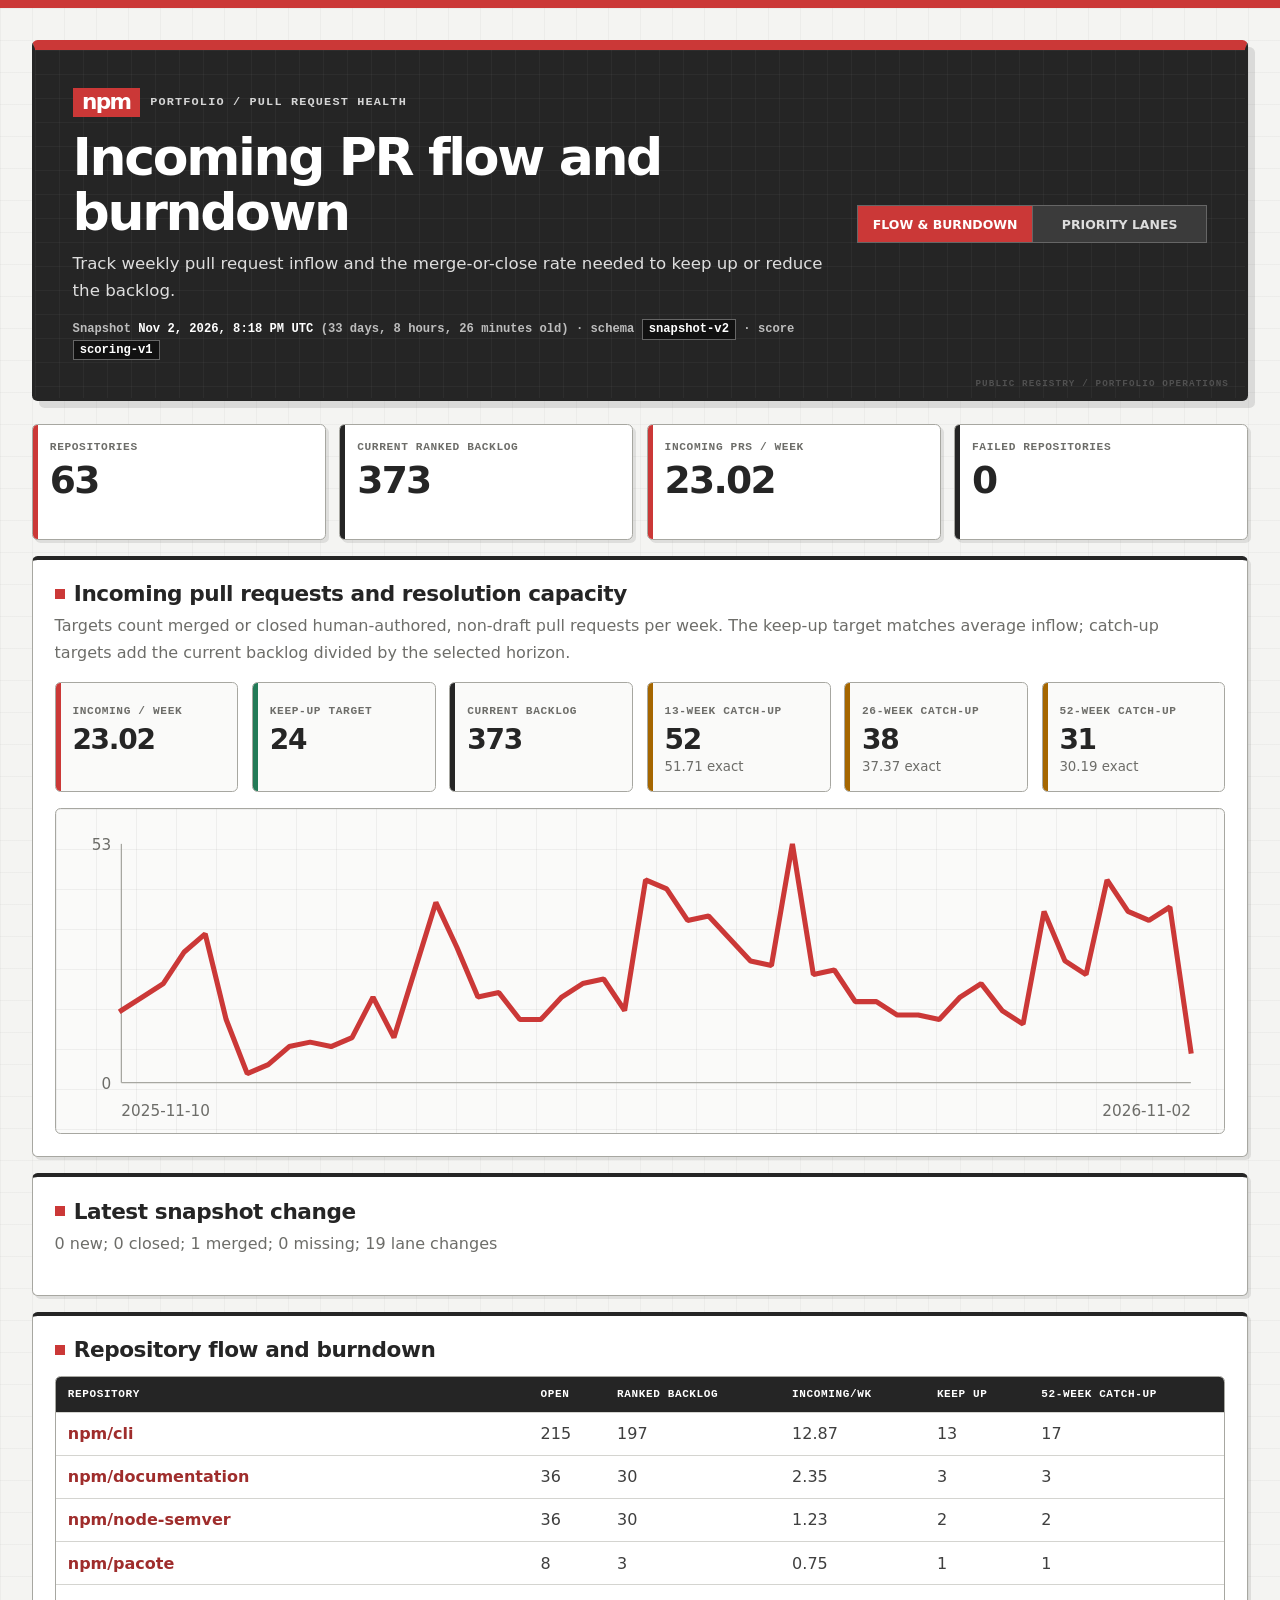
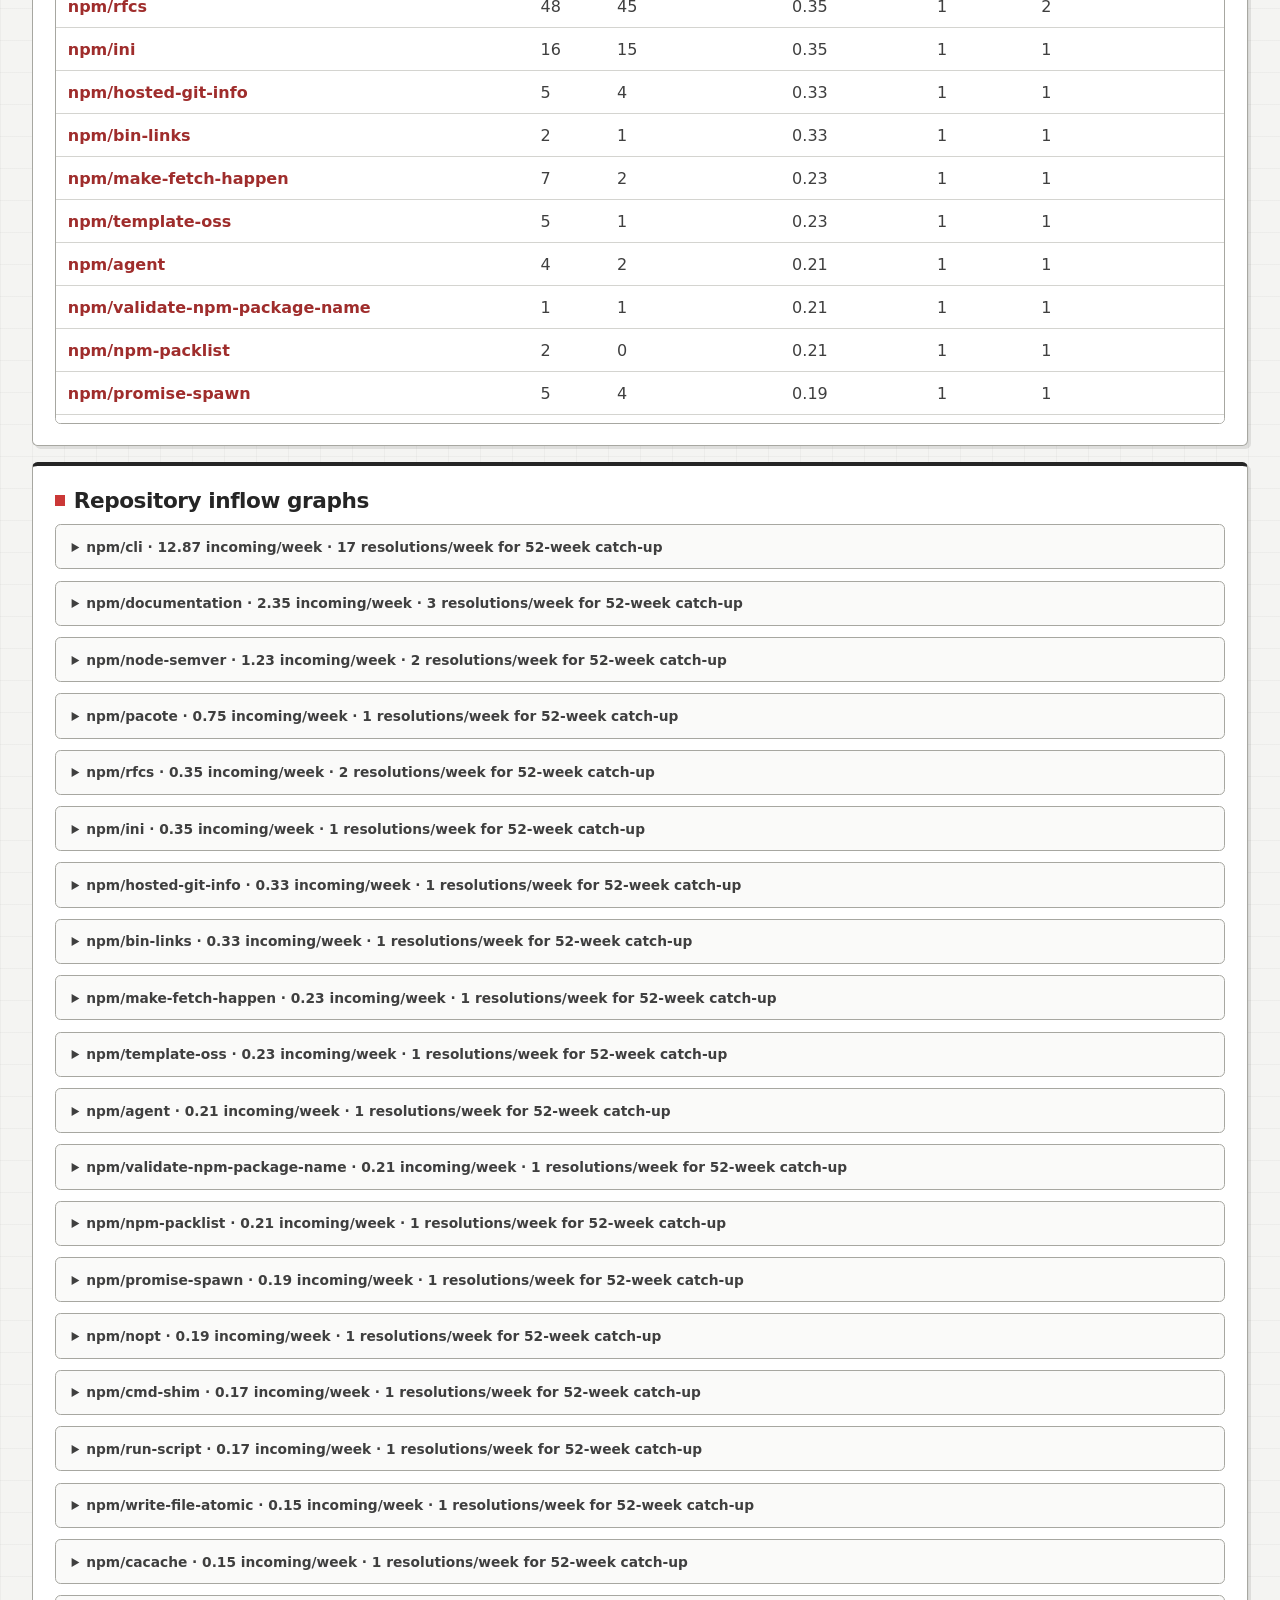
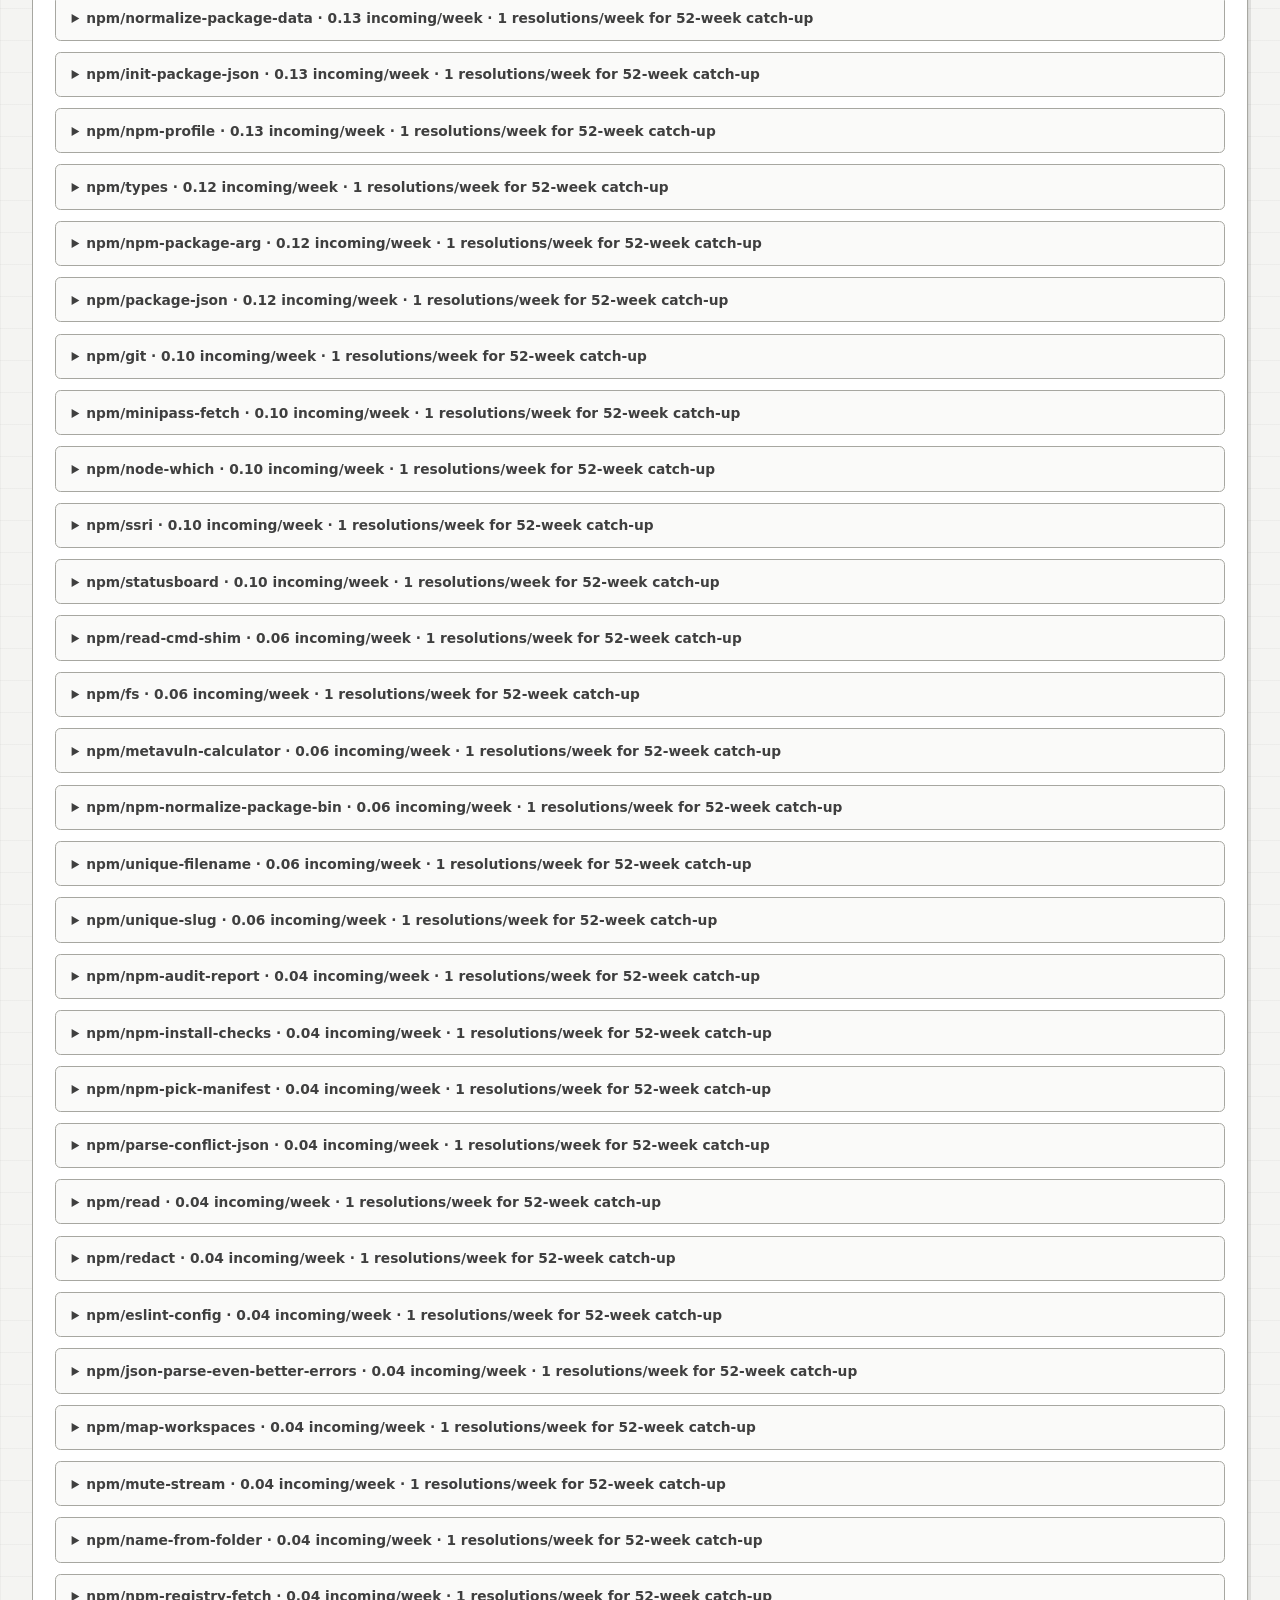
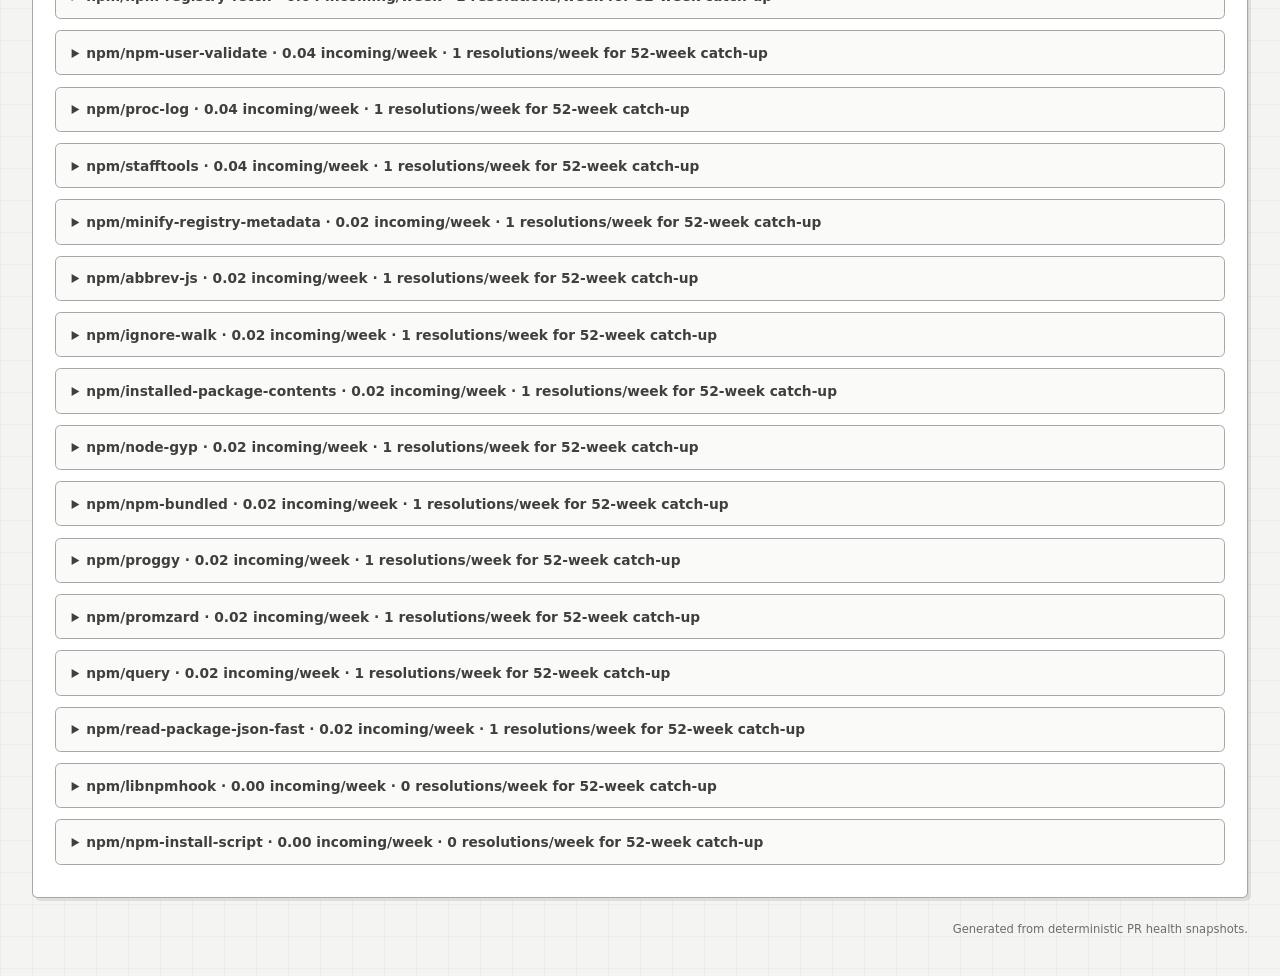
==== commit 319a0108: "chore: update PR health dashboard" ====
--- a/index.html
+++ b/index.html
@@ -13,7 +13,7 @@
     <h1>Incoming PR flow and burndown</h1>
     <p class="intro">Track weekly pull request inflow and the merge-or-close rate needed to keep up or reduce the backlog.</p>
     <p class="snapshot-meta">Snapshot
-<time id="snapshot-time" datetime="2026-11-02T19:49:23.920Z">2026-11-02T19:49:23.920Z</time>
+<time id="snapshot-time" datetime="2026-11-02T20:18:57.402Z">2026-11-02T20:18:57.402Z</time>
 <span id="snapshot-age"></span> · schema <code>snapshot-v2</code> ·
 score <code>scoring-v1</code></p>
   </div>
@@ -23,7 +23,7 @@
 </nav>
 </header>
 
-<div class="cards"><div class="card"><div>Repositories</div><div class="big">63</div></div><div class="card"><div>Current ranked backlog</div><div class="big">374</div></div><div class="card"><div>Incoming PRs / week</div><div class="big">23.02</div></div><div class="card"><div>Failed repositories</div><div class="big">0</div></div></div>
+<div class="cards"><div class="card"><div>Repositories</div><div class="big">63</div></div><div class="card"><div>Current ranked backlog</div><div class="big">373</div></div><div class="card"><div>Incoming PRs / week</div><div class="big">23.02</div></div><div class="card"><div>Failed repositories</div><div class="big">0</div></div></div>
 <section><h2>Incoming pull requests and resolution capacity</h2>
 <p>Targets count merged or closed human-authored, non-draft pull requests per week.
 The keep-up target matches average inflow; catch-up targets add the current backlog divided by
@@ -31,23 +31,23 @@
 <div class="cards capacity">
     <div><strong>Incoming / week</strong><div class="big">23.02</div></div>
     <div><strong>Keep-up target</strong><div class="big">24</div></div>
-    <div><strong>Current backlog</strong><div class="big">374</div></div>
-    <div><strong>13-week catch-up</strong><div class="big">52</div><small>51.79 exact</small></div><div><strong>26-week catch-up</strong><div class="big">38</div><small>37.40 exact</small></div><div><strong>52-week catch-up</strong><div class="big">31</div><small>30.21 exact</small></div>
+    <div><strong>Current backlog</strong><div class="big">373</div></div>
+    <div><strong>13-week catch-up</strong><div class="big">52</div><small>51.71 exact</small></div><div><strong>26-week catch-up</strong><div class="big">38</div><small>37.37 exact</small></div><div><strong>52-week catch-up</strong><div class="big">31</div><small>30.19 exact</small></div>
   </div>
 <div class="chart"><svg viewBox="0 0 900 240" role="img" aria-label="All repositories: incoming pull requests per week"><line x1="42" y1="206" x2="884" y2="206" class="axis"/><line x1="42" y1="18" x2="42" y2="206" class="axis"/><polyline points="42.0,149.2 58.5,138.6 75.0,128.0 91.5,103.1 108.0,88.9 124.5,156.3 141.1,198.9 157.6,191.8 174.1,177.6 190.6,174.1 207.1,177.6 223.6,170.5 240.1,138.6 256.6,170.5 273.1,117.3 289.6,64.1 306.2,99.6 322.7,138.6 339.2,135.1 355.7,156.3 372.2,156.3 388.7,138.6 405.2,128.0 421.7,124.4 438.2,149.2 454.7,46.4 471.3,53.5 487.8,78.3 504.3,74.8 520.8,92.5 537.3,110.2 553.8,113.8 570.3,18.0 586.8,120.9 603.3,117.3 619.8,142.2 636.4,142.2 652.9,152.8 669.4,152.8 685.9,156.3 702.4,138.6 718.9,128.0 735.4,149.2 751.9,159.9 768.4,71.2 784.9,110.2 801.5,120.9 818.0,46.4 834.5,71.2 851.0,78.3 867.5,67.7 884.0,181.2" class="inflow-line"/><text x="34" y="23" text-anchor="end">53</text><text x="34" y="211" text-anchor="end">0</text><text x="42" y="232">2025-11-10</text><text x="884" y="232" text-anchor="end">2026-11-02</text></svg></div>
 </section>
-<section><h2>Latest snapshot change</h2><p>32 new; 9 closed; 9 merged; 1 missing; 36 lane changes</p></section>
+<section><h2>Latest snapshot change</h2><p>0 new; 0 closed; 1 merged; 0 missing; 19 lane changes</p></section>
 <section><h2>Repository flow and burndown</h2><div class="table-scroll"><table>
 <thead><tr><th>Repository</th><th>Open</th><th>Ranked backlog</th>
 <th>Incoming/wk</th><th>Keep up</th><th>52-week catch-up</th></tr></thead><tbody>
-<tr><td><a href="https://github.com/npm/cli">npm/cli</a></td><td>216</td><td>198</td><td>12.87</td><td>13</td><td>17</td></tr><tr><td><a href="https://github.com/npm/documentation">npm/documentation</a></td><td>36</td><td>30</td><td>2.35</td><td>3</td><td>3</td></tr><tr><td><a href="https://github.com/npm/node-semver">npm/node-semver</a></td><td>36</td><td>30</td><td>1.23</td><td>2</td><td>2</td></tr><tr><td><a href="https://github.com/npm/pacote">npm/pacote</a></td><td>8</td><td>3</td><td>0.75</td><td>1</td><td>1</td></tr><tr><td><a href="https://github.com/npm/rfcs">npm/rfcs</a></td><td>48</td><td>45</td><td>0.35</td><td>1</td><td>2</td></tr><tr><td><a href="https://github.com/npm/ini">npm/ini</a></td><td>16</td><td>15</td><td>0.35</td><td>1</td><td>1</td></tr><tr><td><a href="https://github.com/npm/hosted-git-info">npm/hosted-git-info</a></td><td>5</td><td>4</td><td>0.33</td><td>1</td><td>1</td></tr><tr><td><a href="https://github.com/npm/bin-links">npm/bin-links</a></td><td>2</td><td>1</td><td>0.33</td><td>1</td><td>1</td></tr><tr><td><a href="https://github.com/npm/make-fetch-happen">npm/make-fetch-happen</a></td><td>7</td><td>2</td><td>0.23</td><td>1</td><td>1</td></tr><tr><td><a href="https://github.com/npm/template-oss">npm/template-oss</a></td><td>5</td><td>1</td><td>0.23</td><td>1</td><td>1</td></tr><tr><td><a href="https://github.com/npm/agent">npm/agent</a></td><td>4</td><td>2</td><td>0.21</td><td>1</td><td>1</td></tr><tr><td><a href="https://github.com/npm/validate-npm-package-name">npm/validate-npm-package-name</a></td><td>1</td><td>1</td><td>0.21</td><td>1</td><td>1</td></tr><tr><td><a href="https://github.com/npm/npm-packlist">npm/npm-packlist</a></td><td>2</td><td>0</td><td>0.21</td><td>1</td><td>1</td></tr><tr><td><a href="https://github.com/npm/promise-spawn">npm/promise-spawn</a></td><td>5</td><td>4</td><td>0.19</td><td>1</td><td>1</td></tr><tr><td><a href="https://github.com/npm/nopt">npm/nopt</a></td><td>3</td><td>3</td><td>0.19</td><td>1</td><td>1</td></tr><tr><td><a href="https://github.com/npm/cmd-shim">npm/cmd-shim</a></td><td>3</td><td>2</td><td>0.17</td><td>1</td><td>1</td></tr><tr><td><a href="https://github.com/npm/run-script">npm/run-script</a></td><td>3</td><td>2</td><td>0.17</td><td>1</td><td>1</td></tr><tr><td><a href="https://github.com/npm/write-file-atomic">npm/write-file-atomic</a></td><td>4</td><td>3</td><td>0.15</td><td>1</td><td>1</td></tr><tr><td><a href="https://github.com/npm/cacache">npm/cacache</a></td><td>5</td><td>2</td><td>0.15</td><td>1</td><td>1</td></tr><tr><td><a href="https://github.com/npm/normalize-package-data">npm/normalize-package-data</a></td><td>1</td><td>1</td><td>0.13</td><td>1</td><td>1</td></tr><tr><td><a href="https://github.com/npm/init-package-json">npm/init-package-json</a></td><td>2</td><td>0</td><td>0.13</td><td>1</td><td>1</td></tr><tr><td><a href="https://github.com/npm/npm-profile">npm/npm-profile</a></td><td>1</td><td>0</td><td>0.13</td><td>1</td><td>1</td></tr><tr><td><a href="https://github.com/npm/types">npm/types</a></td><td>10</td><td>6</td><td>0.12</td><td>1</td><td>1</td></tr><tr><td><a href="https://github.com/npm/npm-package-arg">npm/npm-package-arg</a></td><td>3</td><td>2</td><td>0.12</td><td>1</td><td>1</td></tr><tr><td><a href="https://github.com/npm/package-json">npm/package-json</a></td><td>3</td><td>1</td><td>0.12</td><td>1</td><td>1</td></tr><tr><td><a href="https://github.com/npm/git">npm/git</a></td><td>3</td><td>2</td><td>0.10</td><td>1</td><td>1</td></tr><tr><td><a href="https://github.com/npm/minipass-fetch">npm/minipass-fetch</a></td><td>3</td><td>1</td><td>0.10</td><td>1</td><td>1</td></tr><tr><td><a href="https://github.com/npm/node-which">npm/node-which</a></td><td>2</td><td>1</td><td>0.10</td><td>1</td><td>1</td></tr><tr><td><a href="https://github.com/npm/ssri">npm/ssri</a></td><td>0</td><td>0</td><td>0.10</td><td>1</td><td>1</td></tr><tr><td><a href="https://github.com/npm/statusboard">npm/statusboard</a></td><td>5</td><td>0</td><td>0.10</td><td>1</td><td>1</td></tr><tr><td><a href="https://github.com/npm/read-cmd-shim">npm/read-cmd-shim</a></td><td>2</td><td>2</td><td>0.06</td><td>1</td><td>1</td></tr><tr><td><a href="https://github.com/npm/fs">npm/fs</a></td><td>2</td><td>1</td><td>0.06</td><td>1</td><td>1</td></tr><tr><td><a href="https://github.com/npm/metavuln-calculator">npm/metavuln-calculator</a></td><td>4</td><td>1</td><td>0.06</td><td>1</td><td>1</td></tr><tr><td><a href="https://github.com/npm/npm-normalize-package-bin">npm/npm-normalize-package-bin</a></td><td>0</td><td>0</td><td>0.06</td><td>1</td><td>1</td></tr><tr><td><a href="https://github.com/npm/unique-filename">npm/unique-filename</a></td><td>0</td><td>0</td><td>0.06</td><td>1</td><td>1</td></tr><tr><td><a href="https://github.com/npm/unique-slug">npm/unique-slug</a></td><td>0</td><td>0</td><td>0.06</td><td>1</td><td>1</td></tr><tr><td><a href="https://github.com/npm/npm-audit-report">npm/npm-audit-report</a></td><td>4</td><td>2</td><td>0.04</td><td>1</td><td>1</td></tr><tr><td><a href="https://github.com/npm/npm-install-checks">npm/npm-install-checks</a></td><td>2</td><td>1</td><td>0.04</td><td>1</td><td>1</td></tr><tr><td><a href="https://github.com/npm/npm-pick-manifest">npm/npm-pick-manifest</a></td><td>1</td><td>1</td><td>0.04</td><td>1</td><td>1</td></tr><tr><td><a href="https://github.com/npm/parse-conflict-json">npm/parse-conflict-json</a></td><td>3</td><td>1</td><td>0.04</td><td>1</td><td>1</td></tr><tr><td><a href="https://github.com/npm/read">npm/read</a></td><td>3</td><td>1</td><td>0.04</td><td>1</td><td>1</td></tr><tr><td><a href="https://github.com/npm/redact">npm/redact</a></td><td>3</td><td>1</td><td>0.04</td><td>1</td><td>1</td></tr><tr><td><a href="https://github.com/npm/eslint-config">npm/eslint-config</a></td><td>1</td><td>0</td><td>0.04</td><td>1</td><td>1</td></tr><tr><td><a href="https://github.com/npm/json-parse-even-better-errors">npm/json-parse-even-better-errors</a></td><td>0</td><td>0</td><td>0.04</td><td>1</td><td>1</td></tr><tr><td><a href="https://github.com/npm/map-workspaces">npm/map-workspaces</a></td><td>1</td><td>0</td><td>0.04</td><td>1</td><td>1</td></tr><tr><td><a href="https://github.com/npm/mute-stream">npm/mute-stream</a></td><td>0</td><td>0</td><td>0.04</td><td>1</td><td>1</td></tr><tr><td><a href="https://github.com/npm/name-from-folder">npm/name-from-folder</a></td><td>0</td><td>0</td><td>0.04</td><td>1</td><td>1</td></tr><tr><td><a href="https://github.com/npm/npm-registry-fetch">npm/npm-registry-fetch</a></td><td>2</td><td>0</td><td>0.04</td><td>1</td><td>1</td></tr><tr><td><a href="https://github.com/npm/npm-user-validate">npm/npm-user-validate</a></td><td>0</td><td>0</td><td>0.04</td><td>1</td><td>1</td></tr><tr><td><a href="https://github.com/npm/proc-log">npm/proc-log</a></td><td>1</td><td>0</td><td>0.04</td><td>1</td><td>1</td></tr><tr><td><a href="https://github.com/npm/stafftools">npm/stafftools</a></td><td>8</td><td>0</td><td>0.04</td><td>1</td><td>1</td></tr><tr><td><a href="https://github.com/npm/minify-registry-metadata">npm/minify-registry-metadata</a></td><td>2</td><td>1</td><td>0.02</td><td>1</td><td>1</td></tr><tr><td><a href="https://github.com/npm/abbrev-js">npm/abbrev-js</a></td><td>0</td><td>0</td><td>0.02</td><td>1</td><td>1</td></tr><tr><td><a href="https://github.com/npm/ignore-walk">npm/ignore-walk</a></td><td>1</td><td>0</td><td>0.02</td><td>1</td><td>1</td></tr><tr><td><a href="https://github.com/npm/installed-package-contents">npm/installed-package-contents</a></td><td>1</td><td>0</td><td>0.02</td><td>1</td><td>1</td></tr><tr><td><a href="https://github.com/npm/node-gyp">npm/node-gyp</a></td><td>1</td><td>0</td><td>0.02</td><td>1</td><td>1</td></tr><tr><td><a href="https://github.com/npm/npm-bundled">npm/npm-bundled</a></td><td>1</td><td>0</td><td>0.02</td><td>1</td><td>1</td></tr><tr><td><a href="https://github.com/npm/proggy">npm/proggy</a></td><td>2</td><td>0</td><td>0.02</td><td>1</td><td>1</td></tr><tr><td><a href="https://github.com/npm/promzard">npm/promzard</a></td><td>1</td><td>0</td><td>0.02</td><td>1</td><td>1</td></tr><tr><td><a href="https://github.com/npm/query">npm/query</a></td><td>1</td><td>0</td><td>0.02</td><td>1</td><td>1</td></tr><tr><td><a href="https://github.com/npm/read-package-json-fast">npm/read-package-json-fast</a></td><td>1</td><td>0</td><td>0.02</td><td>1</td><td>1</td></tr><tr><td><a href="https://github.com/npm/libnpmhook">npm/libnpmhook</a></td><td>0</td><td>0</td><td>0.00</td><td>0</td><td>0</td></tr><tr><td><a href="https://github.com/npm/npm-install-script">npm/npm-install-script</a></td><td>0</td><td>0</td><td>0.00</td><td>0</td><td>0</td></tr>
+<tr><td><a href="https://github.com/npm/cli">npm/cli</a></td><td>215</td><td>197</td><td>12.87</td><td>13</td><td>17</td></tr><tr><td><a href="https://github.com/npm/documentation">npm/documentation</a></td><td>36</td><td>30</td><td>2.35</td><td>3</td><td>3</td></tr><tr><td><a href="https://github.com/npm/node-semver">npm/node-semver</a></td><td>36</td><td>30</td><td>1.23</td><td>2</td><td>2</td></tr><tr><td><a href="https://github.com/npm/pacote">npm/pacote</a></td><td>8</td><td>3</td><td>0.75</td><td>1</td><td>1</td></tr><tr><td><a href="https://github.com/npm/rfcs">npm/rfcs</a></td><td>48</td><td>45</td><td>0.35</td><td>1</td><td>2</td></tr><tr><td><a href="https://github.com/npm/ini">npm/ini</a></td><td>16</td><td>15</td><td>0.35</td><td>1</td><td>1</td></tr><tr><td><a href="https://github.com/npm/hosted-git-info">npm/hosted-git-info</a></td><td>5</td><td>4</td><td>0.33</td><td>1</td><td>1</td></tr><tr><td><a href="https://github.com/npm/bin-links">npm/bin-links</a></td><td>2</td><td>1</td><td>0.33</td><td>1</td><td>1</td></tr><tr><td><a href="https://github.com/npm/make-fetch-happen">npm/make-fetch-happen</a></td><td>7</td><td>2</td><td>0.23</td><td>1</td><td>1</td></tr><tr><td><a href="https://github.com/npm/template-oss">npm/template-oss</a></td><td>5</td><td>1</td><td>0.23</td><td>1</td><td>1</td></tr><tr><td><a href="https://github.com/npm/agent">npm/agent</a></td><td>4</td><td>2</td><td>0.21</td><td>1</td><td>1</td></tr><tr><td><a href="https://github.com/npm/validate-npm-package-name">npm/validate-npm-package-name</a></td><td>1</td><td>1</td><td>0.21</td><td>1</td><td>1</td></tr><tr><td><a href="https://github.com/npm/npm-packlist">npm/npm-packlist</a></td><td>2</td><td>0</td><td>0.21</td><td>1</td><td>1</td></tr><tr><td><a href="https://github.com/npm/promise-spawn">npm/promise-spawn</a></td><td>5</td><td>4</td><td>0.19</td><td>1</td><td>1</td></tr><tr><td><a href="https://github.com/npm/nopt">npm/nopt</a></td><td>3</td><td>3</td><td>0.19</td><td>1</td><td>1</td></tr><tr><td><a href="https://github.com/npm/cmd-shim">npm/cmd-shim</a></td><td>3</td><td>2</td><td>0.17</td><td>1</td><td>1</td></tr><tr><td><a href="https://github.com/npm/run-script">npm/run-script</a></td><td>3</td><td>2</td><td>0.17</td><td>1</td><td>1</td></tr><tr><td><a href="https://github.com/npm/write-file-atomic">npm/write-file-atomic</a></td><td>4</td><td>3</td><td>0.15</td><td>1</td><td>1</td></tr><tr><td><a href="https://github.com/npm/cacache">npm/cacache</a></td><td>5</td><td>2</td><td>0.15</td><td>1</td><td>1</td></tr><tr><td><a href="https://github.com/npm/normalize-package-data">npm/normalize-package-data</a></td><td>1</td><td>1</td><td>0.13</td><td>1</td><td>1</td></tr><tr><td><a href="https://github.com/npm/init-package-json">npm/init-package-json</a></td><td>2</td><td>0</td><td>0.13</td><td>1</td><td>1</td></tr><tr><td><a href="https://github.com/npm/npm-profile">npm/npm-profile</a></td><td>1</td><td>0</td><td>0.13</td><td>1</td><td>1</td></tr><tr><td><a href="https://github.com/npm/types">npm/types</a></td><td>10</td><td>6</td><td>0.12</td><td>1</td><td>1</td></tr><tr><td><a href="https://github.com/npm/npm-package-arg">npm/npm-package-arg</a></td><td>3</td><td>2</td><td>0.12</td><td>1</td><td>1</td></tr><tr><td><a href="https://github.com/npm/package-json">npm/package-json</a></td><td>3</td><td>1</td><td>0.12</td><td>1</td><td>1</td></tr><tr><td><a href="https://github.com/npm/git">npm/git</a></td><td>3</td><td>2</td><td>0.10</td><td>1</td><td>1</td></tr><tr><td><a href="https://github.com/npm/minipass-fetch">npm/minipass-fetch</a></td><td>3</td><td>1</td><td>0.10</td><td>1</td><td>1</td></tr><tr><td><a href="https://github.com/npm/node-which">npm/node-which</a></td><td>2</td><td>1</td><td>0.10</td><td>1</td><td>1</td></tr><tr><td><a href="https://github.com/npm/ssri">npm/ssri</a></td><td>0</td><td>0</td><td>0.10</td><td>1</td><td>1</td></tr><tr><td><a href="https://github.com/npm/statusboard">npm/statusboard</a></td><td>5</td><td>0</td><td>0.10</td><td>1</td><td>1</td></tr><tr><td><a href="https://github.com/npm/read-cmd-shim">npm/read-cmd-shim</a></td><td>2</td><td>2</td><td>0.06</td><td>1</td><td>1</td></tr><tr><td><a href="https://github.com/npm/fs">npm/fs</a></td><td>2</td><td>1</td><td>0.06</td><td>1</td><td>1</td></tr><tr><td><a href="https://github.com/npm/metavuln-calculator">npm/metavuln-calculator</a></td><td>4</td><td>1</td><td>0.06</td><td>1</td><td>1</td></tr><tr><td><a href="https://github.com/npm/npm-normalize-package-bin">npm/npm-normalize-package-bin</a></td><td>0</td><td>0</td><td>0.06</td><td>1</td><td>1</td></tr><tr><td><a href="https://github.com/npm/unique-filename">npm/unique-filename</a></td><td>0</td><td>0</td><td>0.06</td><td>1</td><td>1</td></tr><tr><td><a href="https://github.com/npm/unique-slug">npm/unique-slug</a></td><td>0</td><td>0</td><td>0.06</td><td>1</td><td>1</td></tr><tr><td><a href="https://github.com/npm/npm-audit-report">npm/npm-audit-report</a></td><td>4</td><td>2</td><td>0.04</td><td>1</td><td>1</td></tr><tr><td><a href="https://github.com/npm/npm-install-checks">npm/npm-install-checks</a></td><td>2</td><td>1</td><td>0.04</td><td>1</td><td>1</td></tr><tr><td><a href="https://github.com/npm/npm-pick-manifest">npm/npm-pick-manifest</a></td><td>1</td><td>1</td><td>0.04</td><td>1</td><td>1</td></tr><tr><td><a href="https://github.com/npm/parse-conflict-json">npm/parse-conflict-json</a></td><td>3</td><td>1</td><td>0.04</td><td>1</td><td>1</td></tr><tr><td><a href="https://github.com/npm/read">npm/read</a></td><td>3</td><td>1</td><td>0.04</td><td>1</td><td>1</td></tr><tr><td><a href="https://github.com/npm/redact">npm/redact</a></td><td>3</td><td>1</td><td>0.04</td><td>1</td><td>1</td></tr><tr><td><a href="https://github.com/npm/eslint-config">npm/eslint-config</a></td><td>1</td><td>0</td><td>0.04</td><td>1</td><td>1</td></tr><tr><td><a href="https://github.com/npm/json-parse-even-better-errors">npm/json-parse-even-better-errors</a></td><td>0</td><td>0</td><td>0.04</td><td>1</td><td>1</td></tr><tr><td><a href="https://github.com/npm/map-workspaces">npm/map-workspaces</a></td><td>1</td><td>0</td><td>0.04</td><td>1</td><td>1</td></tr><tr><td><a href="https://github.com/npm/mute-stream">npm/mute-stream</a></td><td>0</td><td>0</td><td>0.04</td><td>1</td><td>1</td></tr><tr><td><a href="https://github.com/npm/name-from-folder">npm/name-from-folder</a></td><td>0</td><td>0</td><td>0.04</td><td>1</td><td>1</td></tr><tr><td><a href="https://github.com/npm/npm-registry-fetch">npm/npm-registry-fetch</a></td><td>2</td><td>0</td><td>0.04</td><td>1</td><td>1</td></tr><tr><td><a href="https://github.com/npm/npm-user-validate">npm/npm-user-validate</a></td><td>0</td><td>0</td><td>0.04</td><td>1</td><td>1</td></tr><tr><td><a href="https://github.com/npm/proc-log">npm/proc-log</a></td><td>1</td><td>0</td><td>0.04</td><td>1</td><td>1</td></tr><tr><td><a href="https://github.com/npm/stafftools">npm/stafftools</a></td><td>8</td><td>0</td><td>0.04</td><td>1</td><td>1</td></tr><tr><td><a href="https://github.com/npm/minify-registry-metadata">npm/minify-registry-metadata</a></td><td>2</td><td>1</td><td>0.02</td><td>1</td><td>1</td></tr><tr><td><a href="https://github.com/npm/abbrev-js">npm/abbrev-js</a></td><td>0</td><td>0</td><td>0.02</td><td>1</td><td>1</td></tr><tr><td><a href="https://github.com/npm/ignore-walk">npm/ignore-walk</a></td><td>1</td><td>0</td><td>0.02</td><td>1</td><td>1</td></tr><tr><td><a href="https://github.com/npm/installed-package-contents">npm/installed-package-contents</a></td><td>1</td><td>0</td><td>0.02</td><td>1</td><td>1</td></tr><tr><td><a href="https://github.com/npm/node-gyp">npm/node-gyp</a></td><td>1</td><td>0</td><td>0.02</td><td>1</td><td>1</td></tr><tr><td><a href="https://github.com/npm/npm-bundled">npm/npm-bundled</a></td><td>1</td><td>0</td><td>0.02</td><td>1</td><td>1</td></tr><tr><td><a href="https://github.com/npm/proggy">npm/proggy</a></td><td>2</td><td>0</td><td>0.02</td><td>1</td><td>1</td></tr><tr><td><a href="https://github.com/npm/promzard">npm/promzard</a></td><td>1</td><td>0</td><td>0.02</td><td>1</td><td>1</td></tr><tr><td><a href="https://github.com/npm/query">npm/query</a></td><td>1</td><td>0</td><td>0.02</td><td>1</td><td>1</td></tr><tr><td><a href="https://github.com/npm/read-package-json-fast">npm/read-package-json-fast</a></td><td>1</td><td>0</td><td>0.02</td><td>1</td><td>1</td></tr><tr><td><a href="https://github.com/npm/libnpmhook">npm/libnpmhook</a></td><td>0</td><td>0</td><td>0.00</td><td>0</td><td>0</td></tr><tr><td><a href="https://github.com/npm/npm-install-script">npm/npm-install-script</a></td><td>0</td><td>0</td><td>0.00</td><td>0</td><td>0</td></tr>
 </tbody></table></div></section>
 <section><h2>Repository inflow graphs</h2>
 <details><summary>npm/cli · 12.87 incoming/week · 17 resolutions/week for 52-week catch-up</summary><div class="cards capacity">
     <div><strong>Incoming / week</strong><div class="big">12.87</div></div>
     <div><strong>Keep-up target</strong><div class="big">13</div></div>
-    <div><strong>Current backlog</strong><div class="big">198</div></div>
-    <div><strong>13-week catch-up</strong><div class="big">29</div><small>28.10 exact</small></div><div><strong>26-week catch-up</strong><div class="big">21</div><small>20.48 exact</small></div><div><strong>52-week catch-up</strong><div class="big">17</div><small>16.67 exact</small></div>
+    <div><strong>Current backlog</strong><div class="big">197</div></div>
+    <div><strong>13-week catch-up</strong><div class="big">29</div><small>28.02 exact</small></div><div><strong>26-week catch-up</strong><div class="big">21</div><small>20.44 exact</small></div><div><strong>52-week catch-up</strong><div class="big">17</div><small>16.65 exact</small></div>
   </div><div class="chart"><svg viewBox="0 0 900 240" role="img" aria-label="npm/cli: incoming pull requests per week"><line x1="42" y1="206" x2="884" y2="206" class="axis"/><line x1="42" y1="18" x2="42" y2="206" class="axis"/><polyline points="42.0,194.9 58.5,139.6 75.0,139.6 91.5,136.0 108.0,169.1 124.5,187.6 141.1,198.6 157.6,202.3 174.1,191.3 190.6,191.3 207.1,191.3 223.6,187.6 240.1,172.8 256.6,194.9 273.1,154.4 289.6,139.6 306.2,139.6 322.7,147.0 339.2,169.1 355.7,172.8 372.2,172.8 388.7,169.1 405.2,154.4 421.7,150.7 438.2,187.6 454.7,165.5 471.3,165.5 487.8,147.0 504.3,117.5 520.8,124.9 537.3,121.2 553.8,154.4 570.3,18.0 586.8,161.8 603.3,139.6 619.8,150.7 636.4,172.8 652.9,169.1 669.4,161.8 685.9,169.1 702.4,150.7 718.9,172.8 735.4,165.5 751.9,183.9 768.4,150.7 784.9,132.3 801.5,158.1 818.0,113.8 834.5,143.3 851.0,158.1 867.5,128.6 884.0,194.9" class="inflow-line"/><text x="34" y="23" text-anchor="end">51</text><text x="34" y="211" text-anchor="end">0</text><text x="42" y="232">2025-11-10</text><text x="884" y="232" text-anchor="end">2026-11-02</text></svg></div></details><details><summary>npm/documentation · 2.35 incoming/week · 3 resolutions/week for 52-week catch-up</summary><div class="cards capacity">
     <div><strong>Incoming / week</strong><div class="big">2.35</div></div>
     <div><strong>Keep-up target</strong><div class="big">3</div></div>
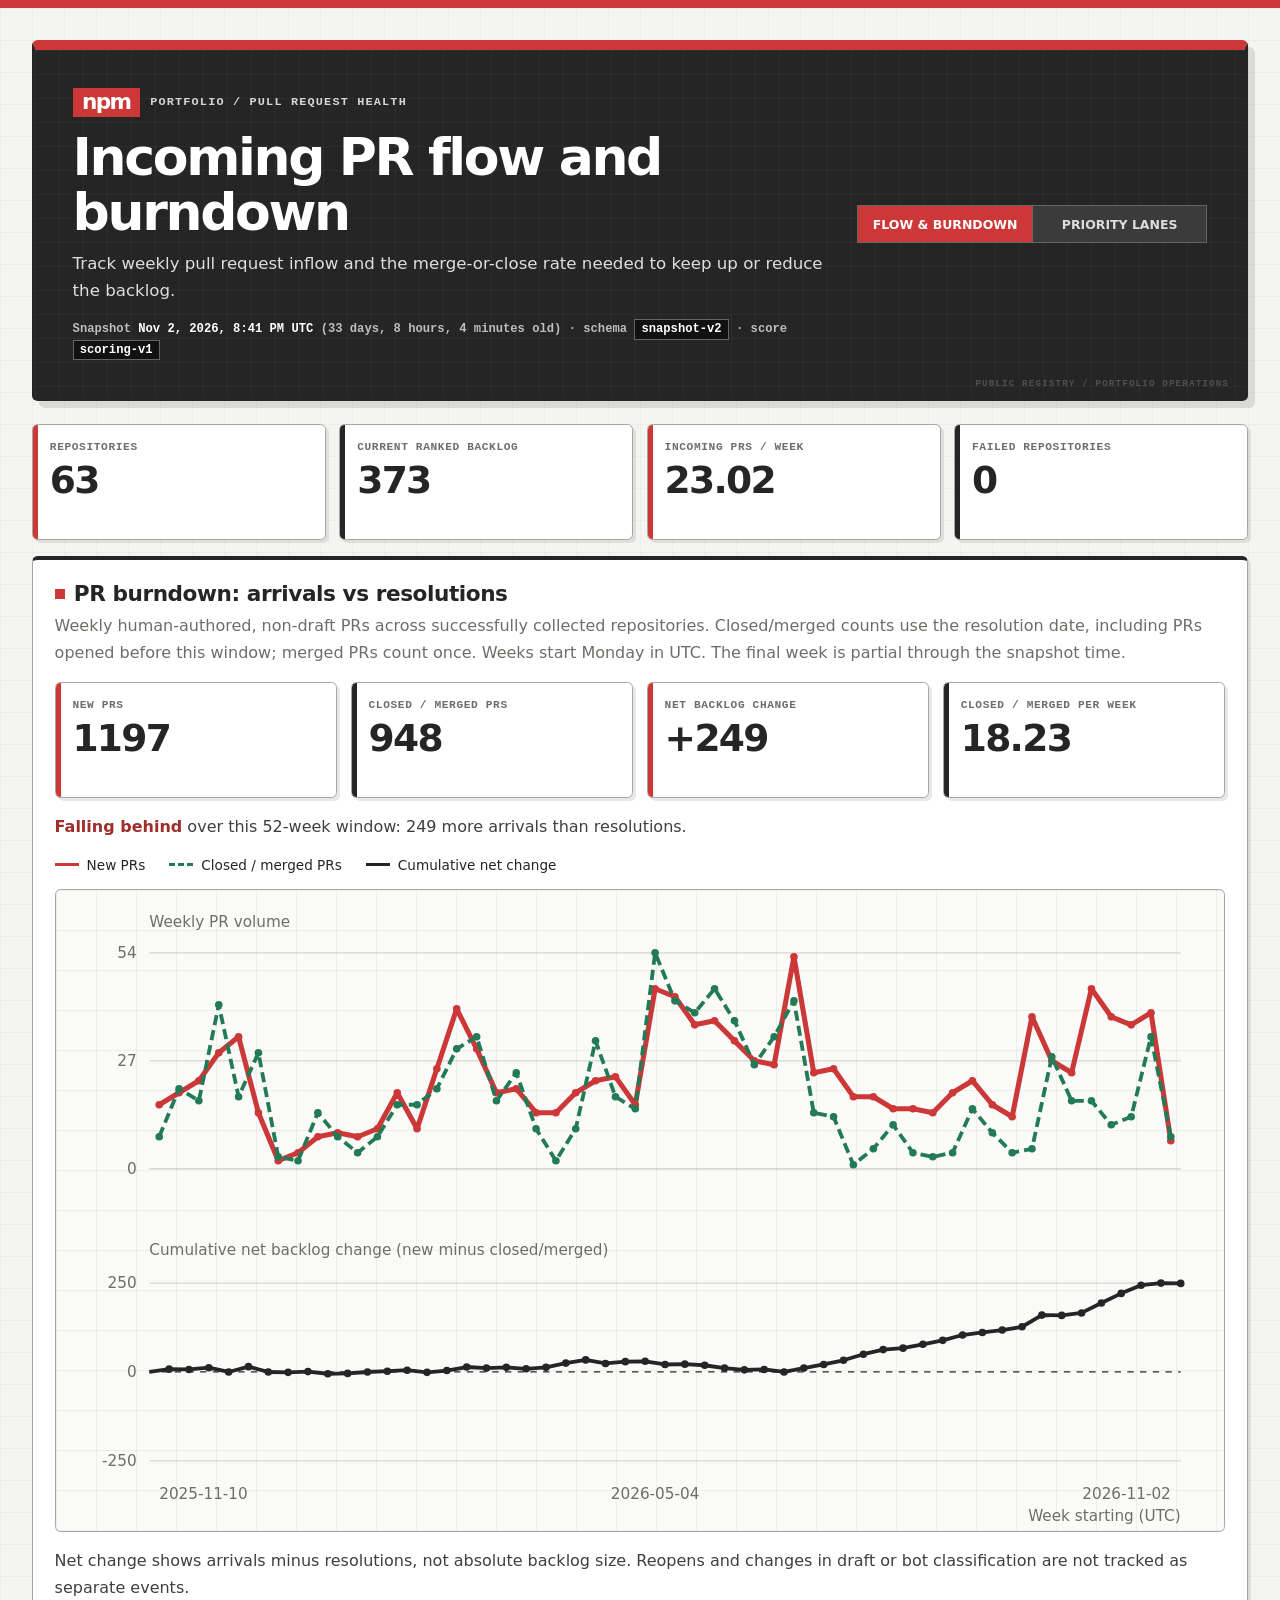
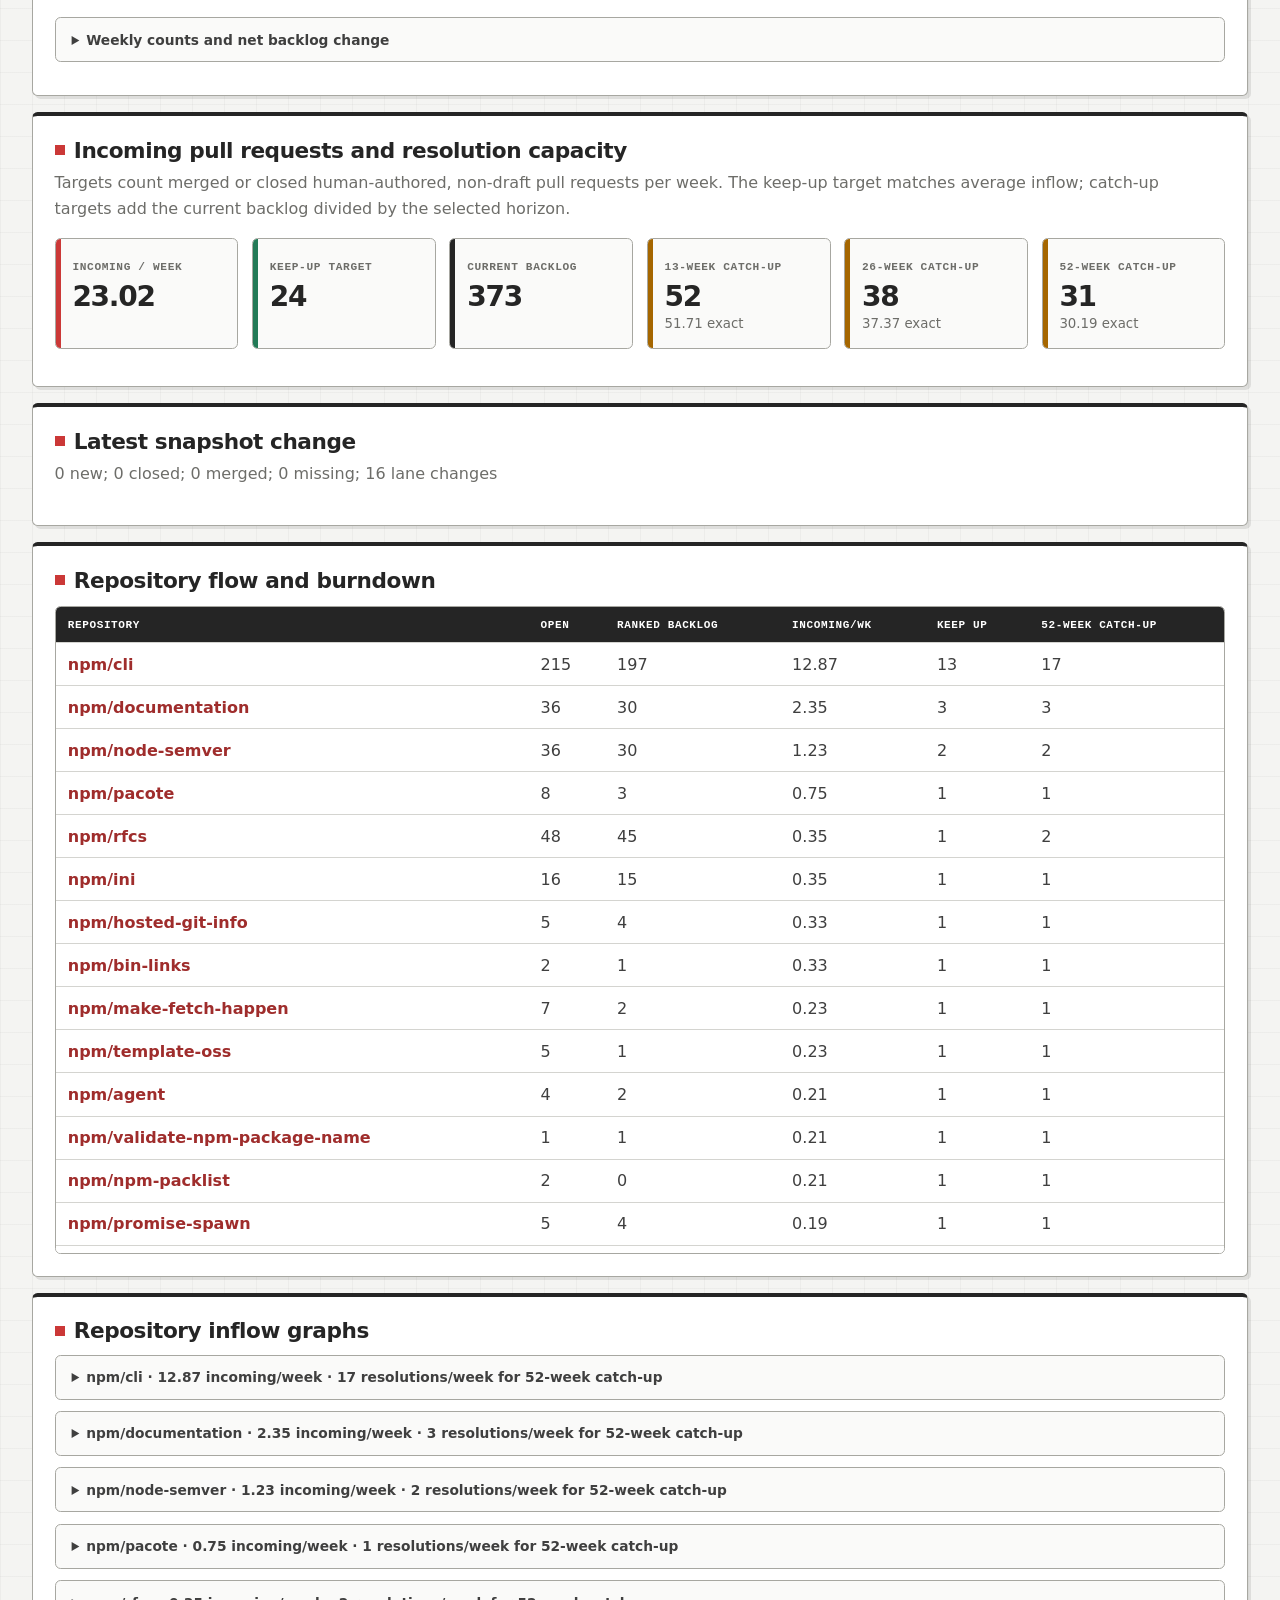
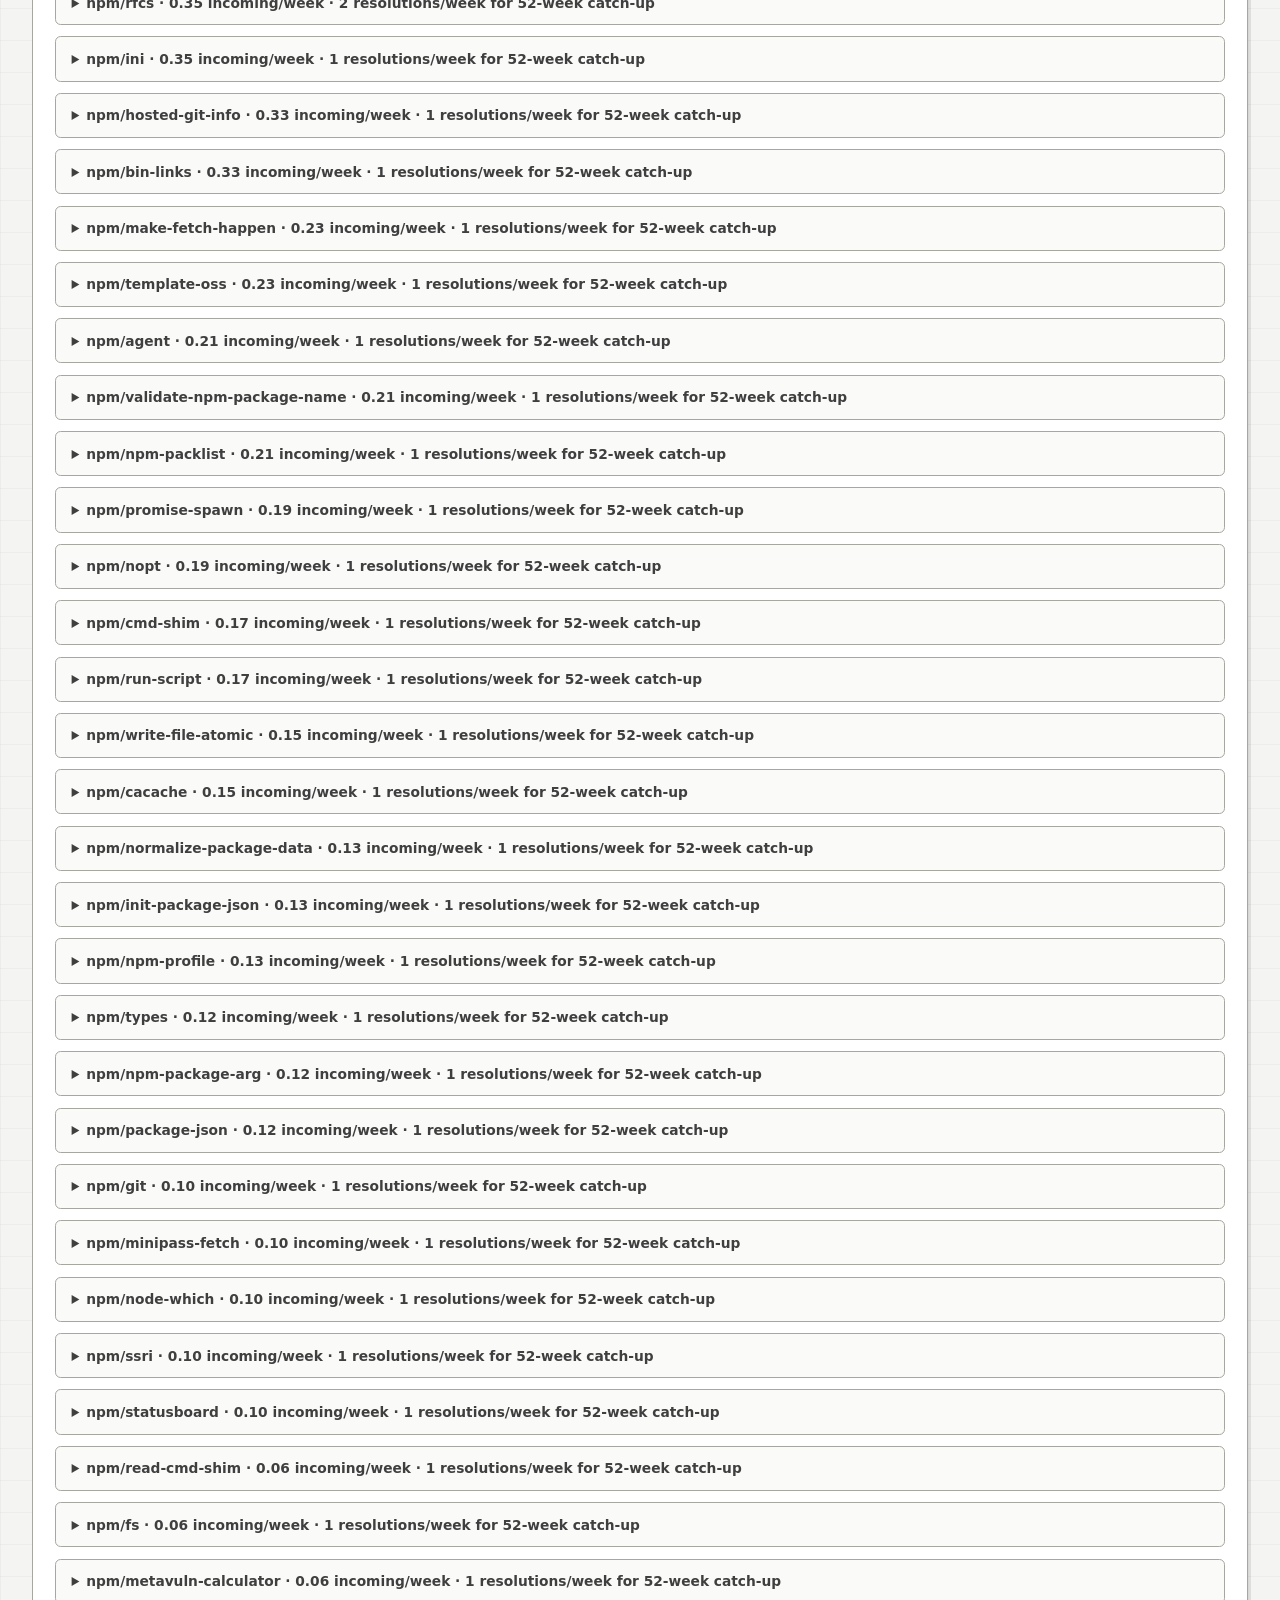
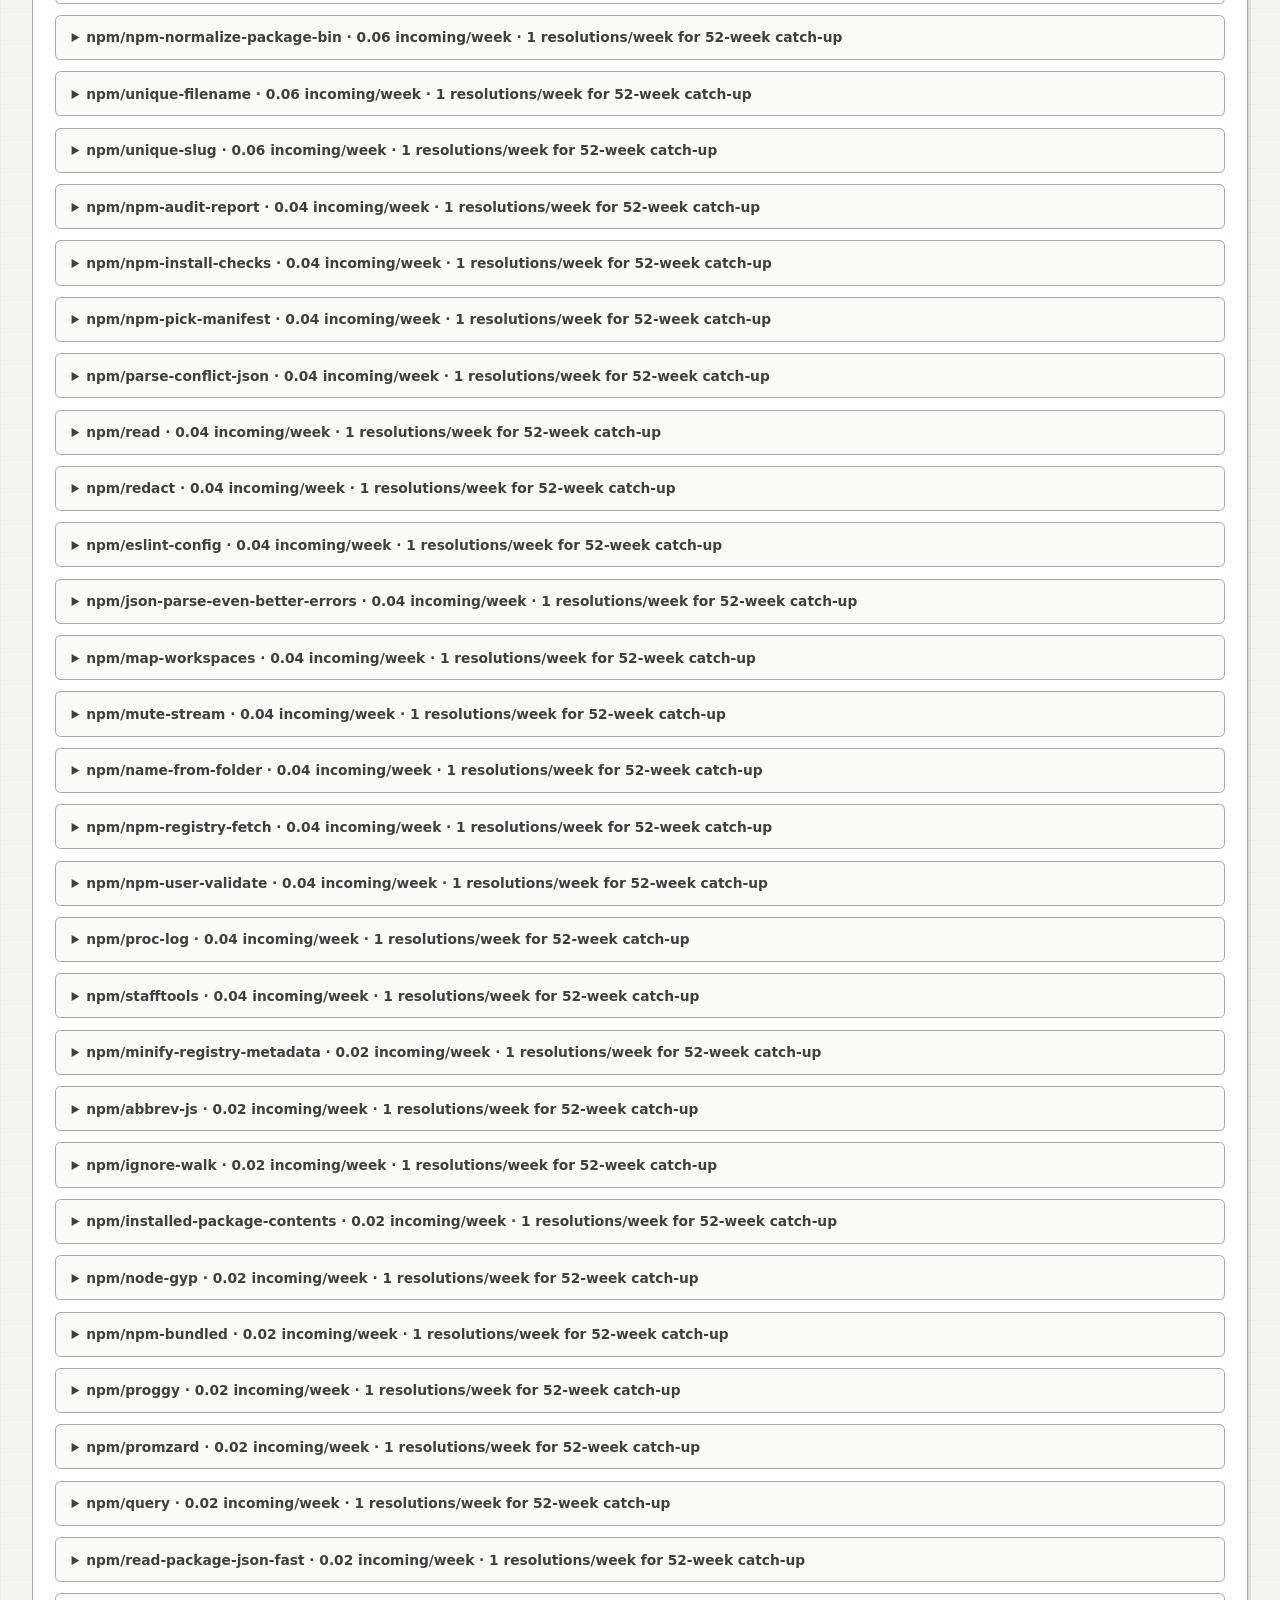
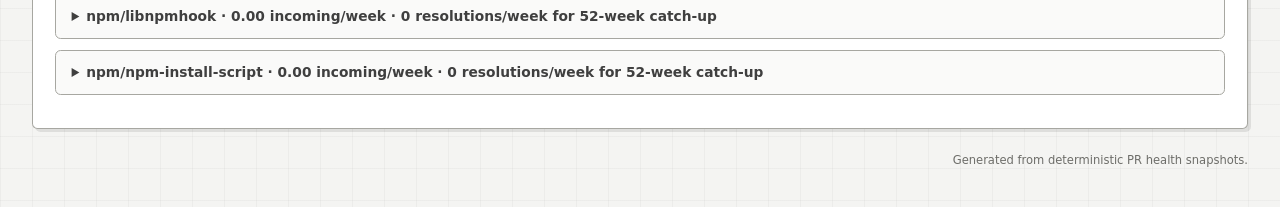
==== commit e3d1fcfc: "chore: update PR health dashboard" ====
--- a/index.html
+++ b/index.html
@@ -13,7 +13,7 @@
     <h1>Incoming PR flow and burndown</h1>
     <p class="intro">Track weekly pull request inflow and the merge-or-close rate needed to keep up or reduce the backlog.</p>
     <p class="snapshot-meta">Snapshot
-<time id="snapshot-time" datetime="2026-11-02T20:18:57.402Z">2026-11-02T20:18:57.402Z</time>
+<time id="snapshot-time" datetime="2026-11-02T20:41:25.679Z">2026-11-02T20:41:25.679Z</time>
 <span id="snapshot-age"></span> · schema <code>snapshot-v2</code> ·
 score <code>scoring-v1</code></p>
   </div>
@@ -24,6 +24,43 @@
 </header>
 
 <div class="cards"><div class="card"><div>Repositories</div><div class="big">63</div></div><div class="card"><div>Current ranked backlog</div><div class="big">373</div></div><div class="card"><div>Incoming PRs / week</div><div class="big">23.02</div></div><div class="card"><div>Failed repositories</div><div class="big">0</div></div></div>
+<section><h2>PR burndown: arrivals vs resolutions</h2>
+<p>Weekly human-authored, non-draft PRs across successfully collected repositories.
+Closed/merged counts use the resolution date, including PRs opened before this window; merged PRs count once.
+Weeks start Monday in UTC. The final week is partial through the snapshot time.</p>
+<div class="cards"><div class="card"><div>New PRs</div><div class="big">1197</div></div><div class="card"><div>Closed / merged PRs</div><div class="big">948</div></div><div class="card"><div>Net backlog change</div><div class="big">+249</div></div><div class="card"><div>Closed / merged per week</div><div class="big">18.23</div></div></div>
+<p class="flow-status" data-trend="behind"><strong>Falling behind</strong> over this
+52-week window: 249 more arrivals than resolutions.</p>
+<div class="chart-legend" aria-label="Chart legend">
+<span><i aria-hidden="true"></i>New PRs</span>
+<span><i class="resolution-key" aria-hidden="true"></i>Closed / merged PRs</span>
+<span><i class="net-flow-key" aria-hidden="true"></i>Cumulative net change</span>
+</div>
+<div class="chart"><svg viewBox="0 0 900 490" role="img" aria-labelledby="burndown-title burndown-description">
+<title id="burndown-title">Weekly new PRs versus closed/merged PRs and cumulative net backlog change</title>
+<desc id="burndown-description">Falling behind: 1197 new PRs,
+948 closed/merged PRs; net change +249.
+Positive cumulative change means falling behind; negative means catching up. Exact weekly counts follow the chart.</desc>
+<text x="64" y="20">Weekly PR volume</text>
+<line x1="64" y1="210" x2="876" y2="210" class="chart-grid"/><text x="54" y="214" text-anchor="end">0</text><line x1="64" y1="125" x2="876" y2="125" class="chart-grid"/><text x="54" y="129" text-anchor="end">27</text><line x1="64" y1="40" x2="876" y2="40" class="chart-grid"/><text x="54" y="44" text-anchor="end">54</text>
+<polyline points="71.8,159.6 87.4,150.2 103.0,140.7 118.7,118.7 134.3,106.1 149.9,165.9 165.5,203.7 181.1,197.4 196.7,184.8 212.3,181.7 228.0,184.8 243.6,178.5 259.2,150.2 274.8,178.5 290.4,131.3 306.0,84.1 321.7,115.6 337.3,150.2 352.9,147.0 368.5,165.9 384.1,165.9 399.7,150.2 415.3,140.7 431.0,137.6 446.6,159.6 462.2,68.3 477.8,74.6 493.4,96.7 509.0,93.5 524.7,109.3 540.3,125.0 555.9,128.1 571.5,43.1 587.1,134.4 602.7,131.3 618.3,153.3 634.0,153.3 649.6,162.8 665.2,162.8 680.8,165.9 696.4,150.2 712.0,140.7 727.7,159.6 743.3,169.1 758.9,90.4 774.5,125.0 790.1,134.4 805.7,68.3 821.3,90.4 837.0,96.7 852.6,87.2 868.2,188.0" class="inflow-line"/><circle cx="71.8" cy="159.6" r="3" class="inflow-point"><title>Week of 2025-11-10: 16 new PRs</title></circle><circle cx="87.4" cy="150.2" r="3" class="inflow-point"><title>Week of 2025-11-17: 19 new PRs</title></circle><circle cx="103.0" cy="140.7" r="3" class="inflow-point"><title>Week of 2025-11-24: 22 new PRs</title></circle><circle cx="118.7" cy="118.7" r="3" class="inflow-point"><title>Week of 2025-12-01: 29 new PRs</title></circle><circle cx="134.3" cy="106.1" r="3" class="inflow-point"><title>Week of 2025-12-08: 33 new PRs</title></circle><circle cx="149.9" cy="165.9" r="3" class="inflow-point"><title>Week of 2025-12-15: 14 new PRs</title></circle><circle cx="165.5" cy="203.7" r="3" class="inflow-point"><title>Week of 2025-12-22: 2 new PRs</title></circle><circle cx="181.1" cy="197.4" r="3" class="inflow-point"><title>Week of 2025-12-29: 4 new PRs</title></circle><circle cx="196.7" cy="184.8" r="3" class="inflow-point"><title>Week of 2026-01-05: 8 new PRs</title></circle><circle cx="212.3" cy="181.7" r="3" class="inflow-point"><title>Week of 2026-01-12: 9 new PRs</title></circle><circle cx="228.0" cy="184.8" r="3" class="inflow-point"><title>Week of 2026-01-19: 8 new PRs</title></circle><circle cx="243.6" cy="178.5" r="3" class="inflow-point"><title>Week of 2026-01-26: 10 new PRs</title></circle><circle cx="259.2" cy="150.2" r="3" class="inflow-point"><title>Week of 2026-02-02: 19 new PRs</title></circle><circle cx="274.8" cy="178.5" r="3" class="inflow-point"><title>Week of 2026-02-09: 10 new PRs</title></circle><circle cx="290.4" cy="131.3" r="3" class="inflow-point"><title>Week of 2026-02-16: 25 new PRs</title></circle><circle cx="306.0" cy="84.1" r="3" class="inflow-point"><title>Week of 2026-02-23: 40 new PRs</title></circle><circle cx="321.7" cy="115.6" r="3" class="inflow-point"><title>Week of 2026-03-02: 30 new PRs</title></circle><circle cx="337.3" cy="150.2" r="3" class="inflow-point"><title>Week of 2026-03-09: 19 new PRs</title></circle><circle cx="352.9" cy="147.0" r="3" class="inflow-point"><title>Week of 2026-03-16: 20 new PRs</title></circle><circle cx="368.5" cy="165.9" r="3" class="inflow-point"><title>Week of 2026-03-23: 14 new PRs</title></circle><circle cx="384.1" cy="165.9" r="3" class="inflow-point"><title>Week of 2026-03-30: 14 new PRs</title></circle><circle cx="399.7" cy="150.2" r="3" class="inflow-point"><title>Week of 2026-04-06: 19 new PRs</title></circle><circle cx="415.3" cy="140.7" r="3" class="inflow-point"><title>Week of 2026-04-13: 22 new PRs</title></circle><circle cx="431.0" cy="137.6" r="3" class="inflow-point"><title>Week of 2026-04-20: 23 new PRs</title></circle><circle cx="446.6" cy="159.6" r="3" class="inflow-point"><title>Week of 2026-04-27: 16 new PRs</title></circle><circle cx="462.2" cy="68.3" r="3" class="inflow-point"><title>Week of 2026-05-04: 45 new PRs</title></circle><circle cx="477.8" cy="74.6" r="3" class="inflow-point"><title>Week of 2026-05-11: 43 new PRs</title></circle><circle cx="493.4" cy="96.7" r="3" class="inflow-point"><title>Week of 2026-05-18: 36 new PRs</title></circle><circle cx="509.0" cy="93.5" r="3" class="inflow-point"><title>Week of 2026-05-25: 37 new PRs</title></circle><circle cx="524.7" cy="109.3" r="3" class="inflow-point"><title>Week of 2026-06-01: 32 new PRs</title></circle><circle cx="540.3" cy="125.0" r="3" class="inflow-point"><title>Week of 2026-06-08: 27 new PRs</title></circle><circle cx="555.9" cy="128.1" r="3" class="inflow-point"><title>Week of 2026-06-15: 26 new PRs</title></circle><circle cx="571.5" cy="43.1" r="3" class="inflow-point"><title>Week of 2026-06-22: 53 new PRs</title></circle><circle cx="587.1" cy="134.4" r="3" class="inflow-point"><title>Week of 2026-06-29: 24 new PRs</title></circle><circle cx="602.7" cy="131.3" r="3" class="inflow-point"><title>Week of 2026-07-06: 25 new PRs</title></circle><circle cx="618.3" cy="153.3" r="3" class="inflow-point"><title>Week of 2026-07-13: 18 new PRs</title></circle><circle cx="634.0" cy="153.3" r="3" class="inflow-point"><title>Week of 2026-07-20: 18 new PRs</title></circle><circle cx="649.6" cy="162.8" r="3" class="inflow-point"><title>Week of 2026-07-27: 15 new PRs</title></circle><circle cx="665.2" cy="162.8" r="3" class="inflow-point"><title>Week of 2026-08-03: 15 new PRs</title></circle><circle cx="680.8" cy="165.9" r="3" class="inflow-point"><title>Week of 2026-08-10: 14 new PRs</title></circle><circle cx="696.4" cy="150.2" r="3" class="inflow-point"><title>Week of 2026-08-17: 19 new PRs</title></circle><circle cx="712.0" cy="140.7" r="3" class="inflow-point"><title>Week of 2026-08-24: 22 new PRs</title></circle><circle cx="727.7" cy="159.6" r="3" class="inflow-point"><title>Week of 2026-08-31: 16 new PRs</title></circle><circle cx="743.3" cy="169.1" r="3" class="inflow-point"><title>Week of 2026-09-07: 13 new PRs</title></circle><circle cx="758.9" cy="90.4" r="3" class="inflow-point"><title>Week of 2026-09-14: 38 new PRs</title></circle><circle cx="774.5" cy="125.0" r="3" class="inflow-point"><title>Week of 2026-09-21: 27 new PRs</title></circle><circle cx="790.1" cy="134.4" r="3" class="inflow-point"><title>Week of 2026-09-28: 24 new PRs</title></circle><circle cx="805.7" cy="68.3" r="3" class="inflow-point"><title>Week of 2026-10-05: 45 new PRs</title></circle><circle cx="821.3" cy="90.4" r="3" class="inflow-point"><title>Week of 2026-10-12: 38 new PRs</title></circle><circle cx="837.0" cy="96.7" r="3" class="inflow-point"><title>Week of 2026-10-19: 36 new PRs</title></circle><circle cx="852.6" cy="87.2" r="3" class="inflow-point"><title>Week of 2026-10-26: 39 new PRs</title></circle><circle cx="868.2" cy="188.0" r="3" class="inflow-point"><title>Week of 2026-11-02: 7 new PRs</title></circle>
+<polyline points="71.8,184.8 87.4,147.0 103.0,156.5 118.7,80.9 134.3,153.3 149.9,118.7 165.5,200.6 181.1,203.7 196.7,165.9 212.3,184.8 228.0,197.4 243.6,184.8 259.2,159.6 274.8,159.6 290.4,147.0 306.0,115.6 321.7,106.1 337.3,156.5 352.9,134.4 368.5,178.5 384.1,203.7 399.7,178.5 415.3,109.3 431.0,153.3 446.6,162.8 462.2,40.0 477.8,77.8 493.4,87.2 509.0,68.3 524.7,93.5 540.3,128.1 555.9,106.1 571.5,77.8 587.1,165.9 602.7,169.1 618.3,206.9 634.0,194.3 649.6,175.4 665.2,197.4 680.8,200.6 696.4,197.4 712.0,162.8 727.7,181.7 743.3,197.4 758.9,194.3 774.5,121.9 790.1,156.5 805.7,156.5 821.3,175.4 837.0,169.1 852.6,106.1 868.2,184.8" class="resolution-line"/><circle cx="71.8" cy="184.8" r="3" class="resolution-point"><title>Week of 2025-11-10: 8 closed/merged PRs</title></circle><circle cx="87.4" cy="147.0" r="3" class="resolution-point"><title>Week of 2025-11-17: 20 closed/merged PRs</title></circle><circle cx="103.0" cy="156.5" r="3" class="resolution-point"><title>Week of 2025-11-24: 17 closed/merged PRs</title></circle><circle cx="118.7" cy="80.9" r="3" class="resolution-point"><title>Week of 2025-12-01: 41 closed/merged PRs</title></circle><circle cx="134.3" cy="153.3" r="3" class="resolution-point"><title>Week of 2025-12-08: 18 closed/merged PRs</title></circle><circle cx="149.9" cy="118.7" r="3" class="resolution-point"><title>Week of 2025-12-15: 29 closed/merged PRs</title></circle><circle cx="165.5" cy="200.6" r="3" class="resolution-point"><title>Week of 2025-12-22: 3 closed/merged PRs</title></circle><circle cx="181.1" cy="203.7" r="3" class="resolution-point"><title>Week of 2025-12-29: 2 closed/merged PRs</title></circle><circle cx="196.7" cy="165.9" r="3" class="resolution-point"><title>Week of 2026-01-05: 14 closed/merged PRs</title></circle><circle cx="212.3" cy="184.8" r="3" class="resolution-point"><title>Week of 2026-01-12: 8 closed/merged PRs</title></circle><circle cx="228.0" cy="197.4" r="3" class="resolution-point"><title>Week of 2026-01-19: 4 closed/merged PRs</title></circle><circle cx="243.6" cy="184.8" r="3" class="resolution-point"><title>Week of 2026-01-26: 8 closed/merged PRs</title></circle><circle cx="259.2" cy="159.6" r="3" class="resolution-point"><title>Week of 2026-02-02: 16 closed/merged PRs</title></circle><circle cx="274.8" cy="159.6" r="3" class="resolution-point"><title>Week of 2026-02-09: 16 closed/merged PRs</title></circle><circle cx="290.4" cy="147.0" r="3" class="resolution-point"><title>Week of 2026-02-16: 20 closed/merged PRs</title></circle><circle cx="306.0" cy="115.6" r="3" class="resolution-point"><title>Week of 2026-02-23: 30 closed/merged PRs</title></circle><circle cx="321.7" cy="106.1" r="3" class="resolution-point"><title>Week of 2026-03-02: 33 closed/merged PRs</title></circle><circle cx="337.3" cy="156.5" r="3" class="resolution-point"><title>Week of 2026-03-09: 17 closed/merged PRs</title></circle><circle cx="352.9" cy="134.4" r="3" class="resolution-point"><title>Week of 2026-03-16: 24 closed/merged PRs</title></circle><circle cx="368.5" cy="178.5" r="3" class="resolution-point"><title>Week of 2026-03-23: 10 closed/merged PRs</title></circle><circle cx="384.1" cy="203.7" r="3" class="resolution-point"><title>Week of 2026-03-30: 2 closed/merged PRs</title></circle><circle cx="399.7" cy="178.5" r="3" class="resolution-point"><title>Week of 2026-04-06: 10 closed/merged PRs</title></circle><circle cx="415.3" cy="109.3" r="3" class="resolution-point"><title>Week of 2026-04-13: 32 closed/merged PRs</title></circle><circle cx="431.0" cy="153.3" r="3" class="resolution-point"><title>Week of 2026-04-20: 18 closed/merged PRs</title></circle><circle cx="446.6" cy="162.8" r="3" class="resolution-point"><title>Week of 2026-04-27: 15 closed/merged PRs</title></circle><circle cx="462.2" cy="40.0" r="3" class="resolution-point"><title>Week of 2026-05-04: 54 closed/merged PRs</title></circle><circle cx="477.8" cy="77.8" r="3" class="resolution-point"><title>Week of 2026-05-11: 42 closed/merged PRs</title></circle><circle cx="493.4" cy="87.2" r="3" class="resolution-point"><title>Week of 2026-05-18: 39 closed/merged PRs</title></circle><circle cx="509.0" cy="68.3" r="3" class="resolution-point"><title>Week of 2026-05-25: 45 closed/merged PRs</title></circle><circle cx="524.7" cy="93.5" r="3" class="resolution-point"><title>Week of 2026-06-01: 37 closed/merged PRs</title></circle><circle cx="540.3" cy="128.1" r="3" class="resolution-point"><title>Week of 2026-06-08: 26 closed/merged PRs</title></circle><circle cx="555.9" cy="106.1" r="3" class="resolution-point"><title>Week of 2026-06-15: 33 closed/merged PRs</title></circle><circle cx="571.5" cy="77.8" r="3" class="resolution-point"><title>Week of 2026-06-22: 42 closed/merged PRs</title></circle><circle cx="587.1" cy="165.9" r="3" class="resolution-point"><title>Week of 2026-06-29: 14 closed/merged PRs</title></circle><circle cx="602.7" cy="169.1" r="3" class="resolution-point"><title>Week of 2026-07-06: 13 closed/merged PRs</title></circle><circle cx="618.3" cy="206.9" r="3" class="resolution-point"><title>Week of 2026-07-13: 1 closed/merged PRs</title></circle><circle cx="634.0" cy="194.3" r="3" class="resolution-point"><title>Week of 2026-07-20: 5 closed/merged PRs</title></circle><circle cx="649.6" cy="175.4" r="3" class="resolution-point"><title>Week of 2026-07-27: 11 closed/merged PRs</title></circle><circle cx="665.2" cy="197.4" r="3" class="resolution-point"><title>Week of 2026-08-03: 4 closed/merged PRs</title></circle><circle cx="680.8" cy="200.6" r="3" class="resolution-point"><title>Week of 2026-08-10: 3 closed/merged PRs</title></circle><circle cx="696.4" cy="197.4" r="3" class="resolution-point"><title>Week of 2026-08-17: 4 closed/merged PRs</title></circle><circle cx="712.0" cy="162.8" r="3" class="resolution-point"><title>Week of 2026-08-24: 15 closed/merged PRs</title></circle><circle cx="727.7" cy="181.7" r="3" class="resolution-point"><title>Week of 2026-08-31: 9 closed/merged PRs</title></circle><circle cx="743.3" cy="197.4" r="3" class="resolution-point"><title>Week of 2026-09-07: 4 closed/merged PRs</title></circle><circle cx="758.9" cy="194.3" r="3" class="resolution-point"><title>Week of 2026-09-14: 5 closed/merged PRs</title></circle><circle cx="774.5" cy="121.9" r="3" class="resolution-point"><title>Week of 2026-09-21: 28 closed/merged PRs</title></circle><circle cx="790.1" cy="156.5" r="3" class="resolution-point"><title>Week of 2026-09-28: 17 closed/merged PRs</title></circle><circle cx="805.7" cy="156.5" r="3" class="resolution-point"><title>Week of 2026-10-05: 17 closed/merged PRs</title></circle><circle cx="821.3" cy="175.4" r="3" class="resolution-point"><title>Week of 2026-10-12: 11 closed/merged PRs</title></circle><circle cx="837.0" cy="169.1" r="3" class="resolution-point"><title>Week of 2026-10-19: 13 closed/merged PRs</title></circle><circle cx="852.6" cy="106.1" r="3" class="resolution-point"><title>Week of 2026-10-26: 33 closed/merged PRs</title></circle><circle cx="868.2" cy="184.8" r="3" class="resolution-point"><title>Week of 2026-11-02: 8 closed/merged PRs</title></circle>
+<text x="64" y="278">Cumulative net backlog change (new minus closed/merged)</text>
+<line x1="64" y1="440" x2="876" y2="440" class="chart-grid"/><text x="54" y="444" text-anchor="end">-250</text><line x1="64" y1="300" x2="876" y2="300" class="chart-grid"/><text x="54" y="304" text-anchor="end">250</text>
+<line x1="64" y1="370" x2="876" y2="370" class="zero-line"/>
+<text x="54" y="374" text-anchor="end">0</text>
+<polyline points="64.0,370.0 79.6,367.8 95.2,368.0 110.8,366.6 126.5,370.0 142.1,365.8 157.7,370.0 173.3,370.3 188.9,369.7 204.5,371.4 220.2,371.1 235.8,370.0 251.4,369.4 267.0,368.6 282.6,370.3 298.2,368.9 313.8,366.1 329.5,366.9 345.1,366.4 360.7,367.5 376.3,366.4 391.9,363.0 407.5,360.5 423.2,363.3 438.8,361.9 454.4,361.6 470.0,364.1 485.6,363.8 501.2,364.7 516.8,366.9 532.5,368.3 548.1,368.0 563.7,370.0 579.3,366.9 594.9,364.1 610.5,360.8 626.2,356.0 641.8,352.4 657.4,351.2 673.0,348.2 688.6,345.1 704.2,340.9 719.8,338.9 735.5,337.0 751.1,334.4 766.7,325.2 782.3,325.5 797.9,323.5 813.5,315.7 829.2,308.1 844.8,301.7 860.4,300.0 876.0,300.3" class="net-flow-line"/>
+<circle cx="79.61538461538461" cy="367.76" r="3" class="net-flow-point"><title>Week of 2025-11-10: cumulative net +8</title></circle><circle cx="95.23076923076923" cy="368.03999999999996" r="3" class="net-flow-point"><title>Week of 2025-11-17: cumulative net +7</title></circle><circle cx="110.84615384615384" cy="366.64" r="3" class="net-flow-point"><title>Week of 2025-11-24: cumulative net +12</title></circle><circle cx="126.46153846153847" cy="370" r="3" class="net-flow-point"><title>Week of 2025-12-01: cumulative net 0</title></circle><circle cx="142.0769230769231" cy="365.8" r="3" class="net-flow-point"><title>Week of 2025-12-08: cumulative net +15</title></circle><circle cx="157.69230769230768" cy="370" r="3" class="net-flow-point"><title>Week of 2025-12-15: cumulative net 0</title></circle><circle cx="173.30769230769232" cy="370.28" r="3" class="net-flow-point"><title>Week of 2025-12-22: cumulative net -1</title></circle><circle cx="188.92307692307693" cy="369.72" r="3" class="net-flow-point"><title>Week of 2025-12-29: cumulative net +1</title></circle><circle cx="204.53846153846155" cy="371.4" r="3" class="net-flow-point"><title>Week of 2026-01-05: cumulative net -5</title></circle><circle cx="220.15384615384616" cy="371.12" r="3" class="net-flow-point"><title>Week of 2026-01-12: cumulative net -4</title></circle><circle cx="235.76923076923077" cy="370" r="3" class="net-flow-point"><title>Week of 2026-01-19: cumulative net 0</title></circle><circle cx="251.3846153846154" cy="369.44" r="3" class="net-flow-point"><title>Week of 2026-01-26: cumulative net +2</title></circle><circle cx="267" cy="368.6" r="3" class="net-flow-point"><title>Week of 2026-02-02: cumulative net +5</title></circle><circle cx="282.61538461538464" cy="370.28" r="3" class="net-flow-point"><title>Week of 2026-02-09: cumulative net -1</title></circle><circle cx="298.23076923076917" cy="368.88" r="3" class="net-flow-point"><title>Week of 2026-02-16: cumulative net +4</title></circle><circle cx="313.84615384615387" cy="366.08" r="3" class="net-flow-point"><title>Week of 2026-02-23: cumulative net +14</title></circle><circle cx="329.46153846153845" cy="366.92" r="3" class="net-flow-point"><title>Week of 2026-03-02: cumulative net +11</title></circle><circle cx="345.0769230769231" cy="366.36" r="3" class="net-flow-point"><title>Week of 2026-03-09: cumulative net +13</title></circle><circle cx="360.6923076923077" cy="367.48" r="3" class="net-flow-point"><title>Week of 2026-03-16: cumulative net +9</title></circle><circle cx="376.3076923076923" cy="366.36" r="3" class="net-flow-point"><title>Week of 2026-03-23: cumulative net +13</title></circle><circle cx="391.9230769230769" cy="363" r="3" class="net-flow-point"><title>Week of 2026-03-30: cumulative net +25</title></circle><circle cx="407.53846153846155" cy="360.48" r="3" class="net-flow-point"><title>Week of 2026-04-06: cumulative net +34</title></circle><circle cx="423.15384615384613" cy="363.28" r="3" class="net-flow-point"><title>Week of 2026-04-13: cumulative net +24</title></circle><circle cx="438.7692307692308" cy="361.88" r="3" class="net-flow-point"><title>Week of 2026-04-20: cumulative net +29</title></circle><circle cx="454.3846153846154" cy="361.6" r="3" class="net-flow-point"><title>Week of 2026-04-27: cumulative net +30</title></circle><circle cx="470" cy="364.12" r="3" class="net-flow-point"><title>Week of 2026-05-04: cumulative net +21</title></circle><circle cx="485.61538461538464" cy="363.84" r="3" class="net-flow-point"><title>Week of 2026-05-11: cumulative net +22</title></circle><circle cx="501.2307692307692" cy="364.68" r="3" class="net-flow-point"><title>Week of 2026-05-18: cumulative net +19</title></circle><circle cx="516.8461538461538" cy="366.92" r="3" class="net-flow-point"><title>Week of 2026-05-25: cumulative net +11</title></circle><circle cx="532.4615384615383" cy="368.32" r="3" class="net-flow-point"><title>Week of 2026-06-01: cumulative net +6</title></circle><circle cx="548.0769230769231" cy="368.03999999999996" r="3" class="net-flow-point"><title>Week of 2026-06-08: cumulative net +7</title></circle><circle cx="563.6923076923077" cy="370" r="3" class="net-flow-point"><title>Week of 2026-06-15: cumulative net 0</title></circle><circle cx="579.3076923076923" cy="366.92" r="3" class="net-flow-point"><title>Week of 2026-06-22: cumulative net +11</title></circle><circle cx="594.9230769230769" cy="364.12" r="3" class="net-flow-point"><title>Week of 2026-06-29: cumulative net +21</title></circle><circle cx="610.5384615384615" cy="360.76" r="3" class="net-flow-point"><title>Week of 2026-07-06: cumulative net +33</title></circle><circle cx="626.1538461538462" cy="356" r="3" class="net-flow-point"><title>Week of 2026-07-13: cumulative net +50</title></circle><circle cx="641.7692307692308" cy="352.36" r="3" class="net-flow-point"><title>Week of 2026-07-20: cumulative net +63</title></circle><circle cx="657.3846153846154" cy="351.24" r="3" class="net-flow-point"><title>Week of 2026-07-27: cumulative net +67</title></circle><circle cx="673" cy="348.15999999999997" r="3" class="net-flow-point"><title>Week of 2026-08-03: cumulative net +78</title></circle><circle cx="688.6153846153846" cy="345.08" r="3" class="net-flow-point"><title>Week of 2026-08-10: cumulative net +89</title></circle><circle cx="704.2307692307692" cy="340.88" r="3" class="net-flow-point"><title>Week of 2026-08-17: cumulative net +104</title></circle><circle cx="719.8461538461538" cy="338.92" r="3" class="net-flow-point"><title>Week of 2026-08-24: cumulative net +111</title></circle><circle cx="735.4615384615385" cy="336.96000000000004" r="3" class="net-flow-point"><title>Week of 2026-08-31: cumulative net +118</title></circle><circle cx="751.0769230769231" cy="334.44" r="3" class="net-flow-point"><title>Week of 2026-09-07: cumulative net +127</title></circle><circle cx="766.6923076923077" cy="325.2" r="3" class="net-flow-point"><title>Week of 2026-09-14: cumulative net +160</title></circle><circle cx="782.3076923076923" cy="325.48" r="3" class="net-flow-point"><title>Week of 2026-09-21: cumulative net +159</title></circle><circle cx="797.9230769230769" cy="323.52" r="3" class="net-flow-point"><title>Week of 2026-09-28: cumulative net +166</title></circle><circle cx="813.5384615384615" cy="315.68" r="3" class="net-flow-point"><title>Week of 2026-10-05: cumulative net +194</title></circle><circle cx="829.1538461538462" cy="308.12" r="3" class="net-flow-point"><title>Week of 2026-10-12: cumulative net +221</title></circle><circle cx="844.7692307692308" cy="301.68" r="3" class="net-flow-point"><title>Week of 2026-10-19: cumulative net +244</title></circle><circle cx="860.3846153846154" cy="300" r="3" class="net-flow-point"><title>Week of 2026-10-26: cumulative net +250</title></circle><circle cx="876" cy="300.28" r="3" class="net-flow-point"><title>Week of 2026-11-02: cumulative net +249</title></circle>
+<text x="71.8076923076923" y="470" text-anchor="start">2025-11-10</text><text x="462.1923076923077" y="470" text-anchor="middle">2026-05-04</text><text x="868.1923076923077" y="470" text-anchor="end">2026-11-02</text>
+<text x="876" y="487" text-anchor="end">Week starting (UTC)</text>
+</svg></div>
+<p>Net change shows arrivals minus resolutions, not absolute backlog size.
+Reopens and changes in draft or bot classification are not tracked as separate events.</p>
+<details><summary>Weekly counts and net backlog change</summary><div class="table-scroll"><table>
+<thead><tr><th>Week starting (UTC)</th><th>New PRs</th><th>Closed / merged</th>
+<th>Net change</th><th>Cumulative net change</th></tr></thead><tbody>
+<tr><td>2025-11-10</td><td>16</td><td>8</td><td>+8</td><td>+8</td></tr><tr><td>2025-11-17</td><td>19</td><td>20</td><td>-1</td><td>+7</td></tr><tr><td>2025-11-24</td><td>22</td><td>17</td><td>+5</td><td>+12</td></tr><tr><td>2025-12-01</td><td>29</td><td>41</td><td>-12</td><td>0</td></tr><tr><td>2025-12-08</td><td>33</td><td>18</td><td>+15</td><td>+15</td></tr><tr><td>2025-12-15</td><td>14</td><td>29</td><td>-15</td><td>0</td></tr><tr><td>2025-12-22</td><td>2</td><td>3</td><td>-1</td><td>-1</td></tr><tr><td>2025-12-29</td><td>4</td><td>2</td><td>+2</td><td>+1</td></tr><tr><td>2026-01-05</td><td>8</td><td>14</td><td>-6</td><td>-5</td></tr><tr><td>2026-01-12</td><td>9</td><td>8</td><td>+1</td><td>-4</td></tr><tr><td>2026-01-19</td><td>8</td><td>4</td><td>+4</td><td>0</td></tr><tr><td>2026-01-26</td><td>10</td><td>8</td><td>+2</td><td>+2</td></tr><tr><td>2026-02-02</td><td>19</td><td>16</td><td>+3</td><td>+5</td></tr><tr><td>2026-02-09</td><td>10</td><td>16</td><td>-6</td><td>-1</td></tr><tr><td>2026-02-16</td><td>25</td><td>20</td><td>+5</td><td>+4</td></tr><tr><td>2026-02-23</td><td>40</td><td>30</td><td>+10</td><td>+14</td></tr><tr><td>2026-03-02</td><td>30</td><td>33</td><td>-3</td><td>+11</td></tr><tr><td>2026-03-09</td><td>19</td><td>17</td><td>+2</td><td>+13</td></tr><tr><td>2026-03-16</td><td>20</td><td>24</td><td>-4</td><td>+9</td></tr><tr><td>2026-03-23</td><td>14</td><td>10</td><td>+4</td><td>+13</td></tr><tr><td>2026-03-30</td><td>14</td><td>2</td><td>+12</td><td>+25</td></tr><tr><td>2026-04-06</td><td>19</td><td>10</td><td>+9</td><td>+34</td></tr><tr><td>2026-04-13</td><td>22</td><td>32</td><td>-10</td><td>+24</td></tr><tr><td>2026-04-20</td><td>23</td><td>18</td><td>+5</td><td>+29</td></tr><tr><td>2026-04-27</td><td>16</td><td>15</td><td>+1</td><td>+30</td></tr><tr><td>2026-05-04</td><td>45</td><td>54</td><td>-9</td><td>+21</td></tr><tr><td>2026-05-11</td><td>43</td><td>42</td><td>+1</td><td>+22</td></tr><tr><td>2026-05-18</td><td>36</td><td>39</td><td>-3</td><td>+19</td></tr><tr><td>2026-05-25</td><td>37</td><td>45</td><td>-8</td><td>+11</td></tr><tr><td>2026-06-01</td><td>32</td><td>37</td><td>-5</td><td>+6</td></tr><tr><td>2026-06-08</td><td>27</td><td>26</td><td>+1</td><td>+7</td></tr><tr><td>2026-06-15</td><td>26</td><td>33</td><td>-7</td><td>0</td></tr><tr><td>2026-06-22</td><td>53</td><td>42</td><td>+11</td><td>+11</td></tr><tr><td>2026-06-29</td><td>24</td><td>14</td><td>+10</td><td>+21</td></tr><tr><td>2026-07-06</td><td>25</td><td>13</td><td>+12</td><td>+33</td></tr><tr><td>2026-07-13</td><td>18</td><td>1</td><td>+17</td><td>+50</td></tr><tr><td>2026-07-20</td><td>18</td><td>5</td><td>+13</td><td>+63</td></tr><tr><td>2026-07-27</td><td>15</td><td>11</td><td>+4</td><td>+67</td></tr><tr><td>2026-08-03</td><td>15</td><td>4</td><td>+11</td><td>+78</td></tr><tr><td>2026-08-10</td><td>14</td><td>3</td><td>+11</td><td>+89</td></tr><tr><td>2026-08-17</td><td>19</td><td>4</td><td>+15</td><td>+104</td></tr><tr><td>2026-08-24</td><td>22</td><td>15</td><td>+7</td><td>+111</td></tr><tr><td>2026-08-31</td><td>16</td><td>9</td><td>+7</td><td>+118</td></tr><tr><td>2026-09-07</td><td>13</td><td>4</td><td>+9</td><td>+127</td></tr><tr><td>2026-09-14</td><td>38</td><td>5</td><td>+33</td><td>+160</td></tr><tr><td>2026-09-21</td><td>27</td><td>28</td><td>-1</td><td>+159</td></tr><tr><td>2026-09-28</td><td>24</td><td>17</td><td>+7</td><td>+166</td></tr><tr><td>2026-10-05</td><td>45</td><td>17</td><td>+28</td><td>+194</td></tr><tr><td>2026-10-12</td><td>38</td><td>11</td><td>+27</td><td>+221</td></tr><tr><td>2026-10-19</td><td>36</td><td>13</td><td>+23</td><td>+244</td></tr><tr><td>2026-10-26</td><td>39</td><td>33</td><td>+6</td><td>+250</td></tr><tr><td>2026-11-02 (partial)</td><td>7</td><td>8</td><td>-1</td><td>+249</td></tr>
+</tbody></table></div></details></section>
 <section><h2>Incoming pull requests and resolution capacity</h2>
 <p>Targets count merged or closed human-authored, non-draft pull requests per week.
 The keep-up target matches average inflow; catch-up targets add the current backlog divided by
@@ -34,9 +71,8 @@
     <div><strong>Current backlog</strong><div class="big">373</div></div>
     <div><strong>13-week catch-up</strong><div class="big">52</div><small>51.71 exact</small></div><div><strong>26-week catch-up</strong><div class="big">38</div><small>37.37 exact</small></div><div><strong>52-week catch-up</strong><div class="big">31</div><small>30.19 exact</small></div>
   </div>
-<div class="chart"><svg viewBox="0 0 900 240" role="img" aria-label="All repositories: incoming pull requests per week"><line x1="42" y1="206" x2="884" y2="206" class="axis"/><line x1="42" y1="18" x2="42" y2="206" class="axis"/><polyline points="42.0,149.2 58.5,138.6 75.0,128.0 91.5,103.1 108.0,88.9 124.5,156.3 141.1,198.9 157.6,191.8 174.1,177.6 190.6,174.1 207.1,177.6 223.6,170.5 240.1,138.6 256.6,170.5 273.1,117.3 289.6,64.1 306.2,99.6 322.7,138.6 339.2,135.1 355.7,156.3 372.2,156.3 388.7,138.6 405.2,128.0 421.7,124.4 438.2,149.2 454.7,46.4 471.3,53.5 487.8,78.3 504.3,74.8 520.8,92.5 537.3,110.2 553.8,113.8 570.3,18.0 586.8,120.9 603.3,117.3 619.8,142.2 636.4,142.2 652.9,152.8 669.4,152.8 685.9,156.3 702.4,138.6 718.9,128.0 735.4,149.2 751.9,159.9 768.4,71.2 784.9,110.2 801.5,120.9 818.0,46.4 834.5,71.2 851.0,78.3 867.5,67.7 884.0,181.2" class="inflow-line"/><text x="34" y="23" text-anchor="end">53</text><text x="34" y="211" text-anchor="end">0</text><text x="42" y="232">2025-11-10</text><text x="884" y="232" text-anchor="end">2026-11-02</text></svg></div>
 </section>
-<section><h2>Latest snapshot change</h2><p>0 new; 0 closed; 1 merged; 0 missing; 19 lane changes</p></section>
+<section><h2>Latest snapshot change</h2><p>0 new; 0 closed; 0 merged; 0 missing; 16 lane changes</p></section>
 <section><h2>Repository flow and burndown</h2><div class="table-scroll"><table>
 <thead><tr><th>Repository</th><th>Open</th><th>Ranked backlog</th>
 <th>Incoming/wk</th><th>Keep up</th><th>52-week catch-up</th></tr></thead><tbody>
--- a/styles.css
+++ b/styles.css
@@ -241,6 +241,22 @@
   stroke-linecap: square;
   stroke-linejoin: bevel;
 }
+.resolution-line, .net-flow-line { fill: none; stroke-width: 3; stroke-linejoin: round; }
+.resolution-line { stroke: var(--green); stroke-dasharray: 8 4; }
+.net-flow-line { stroke: var(--ink); }
+.inflow-point { fill: var(--npm-red); }
+.resolution-point { fill: var(--green); }
+.net-flow-point { fill: var(--ink); }
+.chart-grid { stroke: var(--line); stroke-width: 1; }
+.zero-line { stroke: var(--ink); stroke-width: 1; stroke-dasharray: 5 5; }
+.chart-legend { display: flex; flex-wrap: wrap; gap: .75rem 1.5rem; font-size: .85rem; }
+.chart-legend span { display: inline-flex; align-items: center; gap: .5rem; }
+.chart-legend i { width: 1.5rem; border-top: 3px solid var(--npm-red); }
+.chart-legend .resolution-key { border-color: var(--green); border-top-style: dashed; }
+.chart-legend .net-flow-key { border-color: var(--ink); }
+.flow-status strong { color: var(--blue); }
+.flow-status[data-trend="behind"] strong { color: var(--npm-red-dark); }
+.flow-status[data-trend="catching-up"] strong { color: var(--green); }
 .chart text { fill: var(--muted); font-size: 12px; }
 .table-scroll {
   overflow: auto;
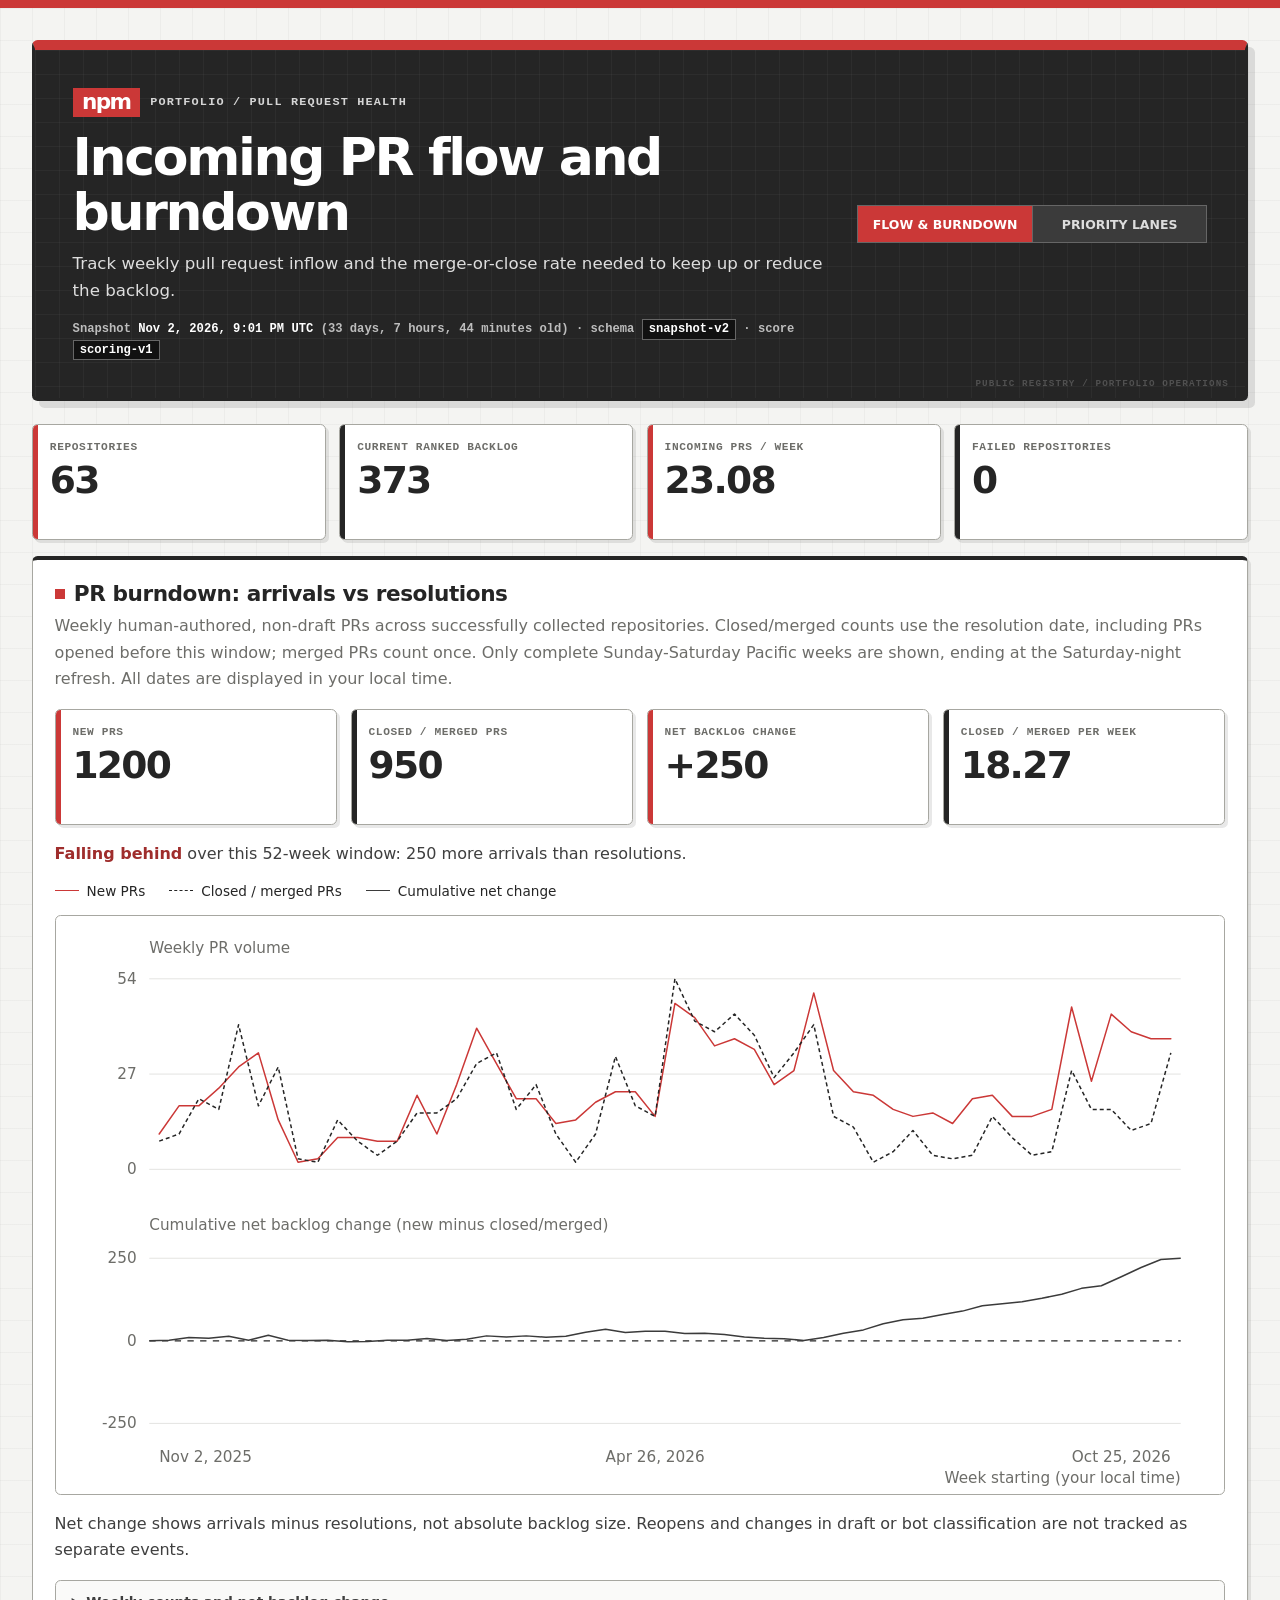
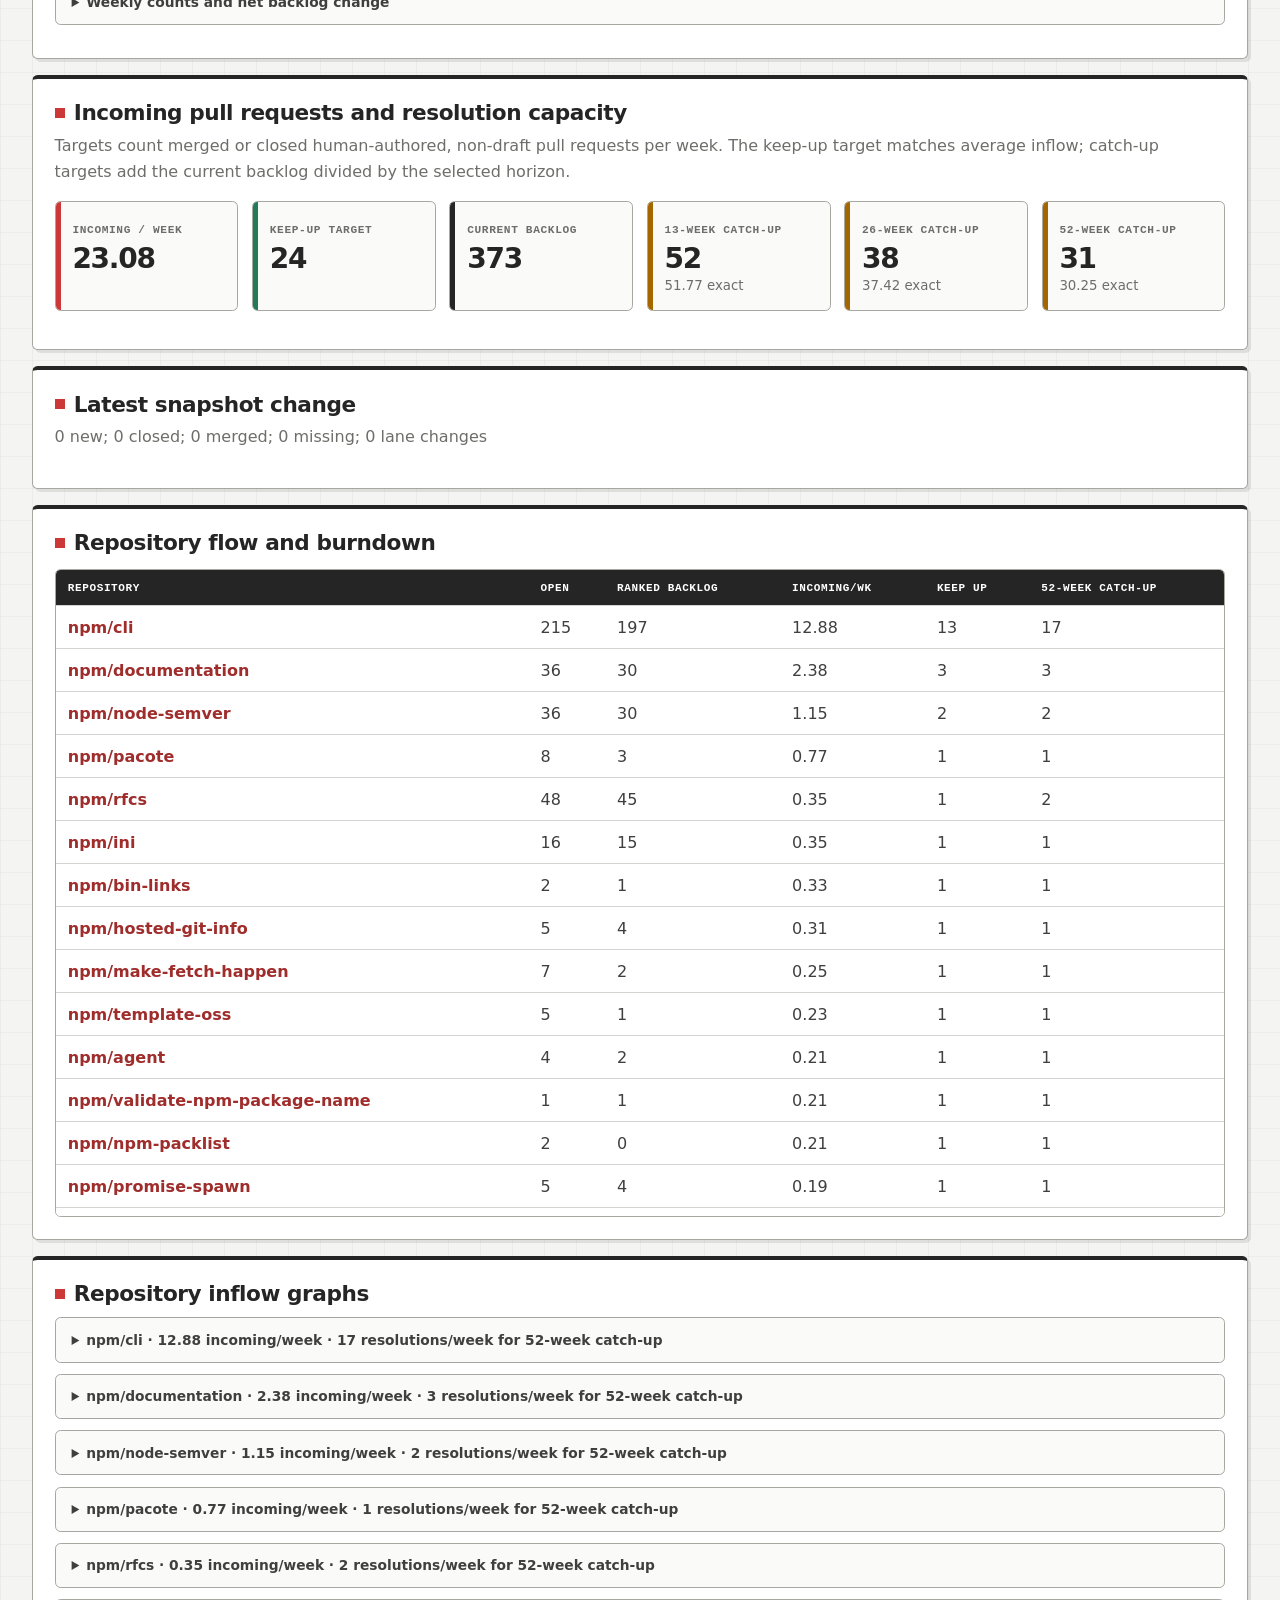
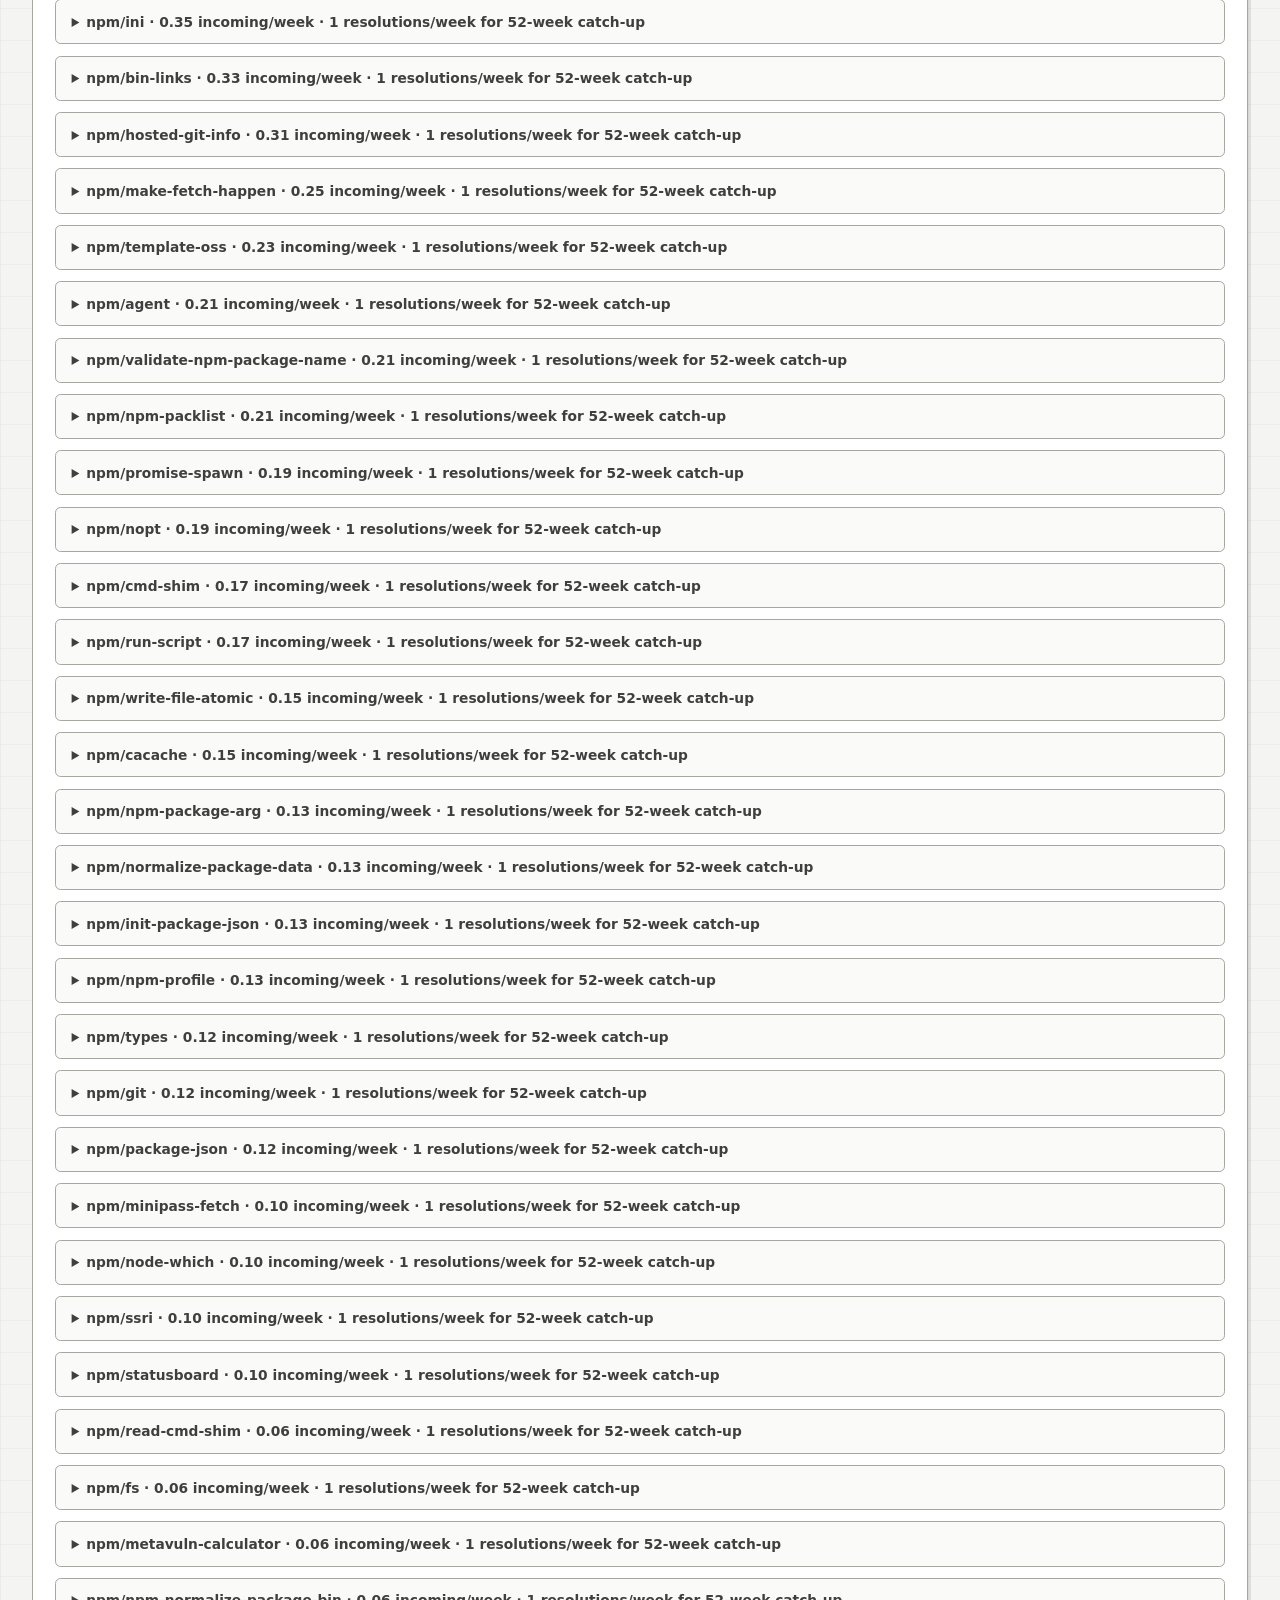
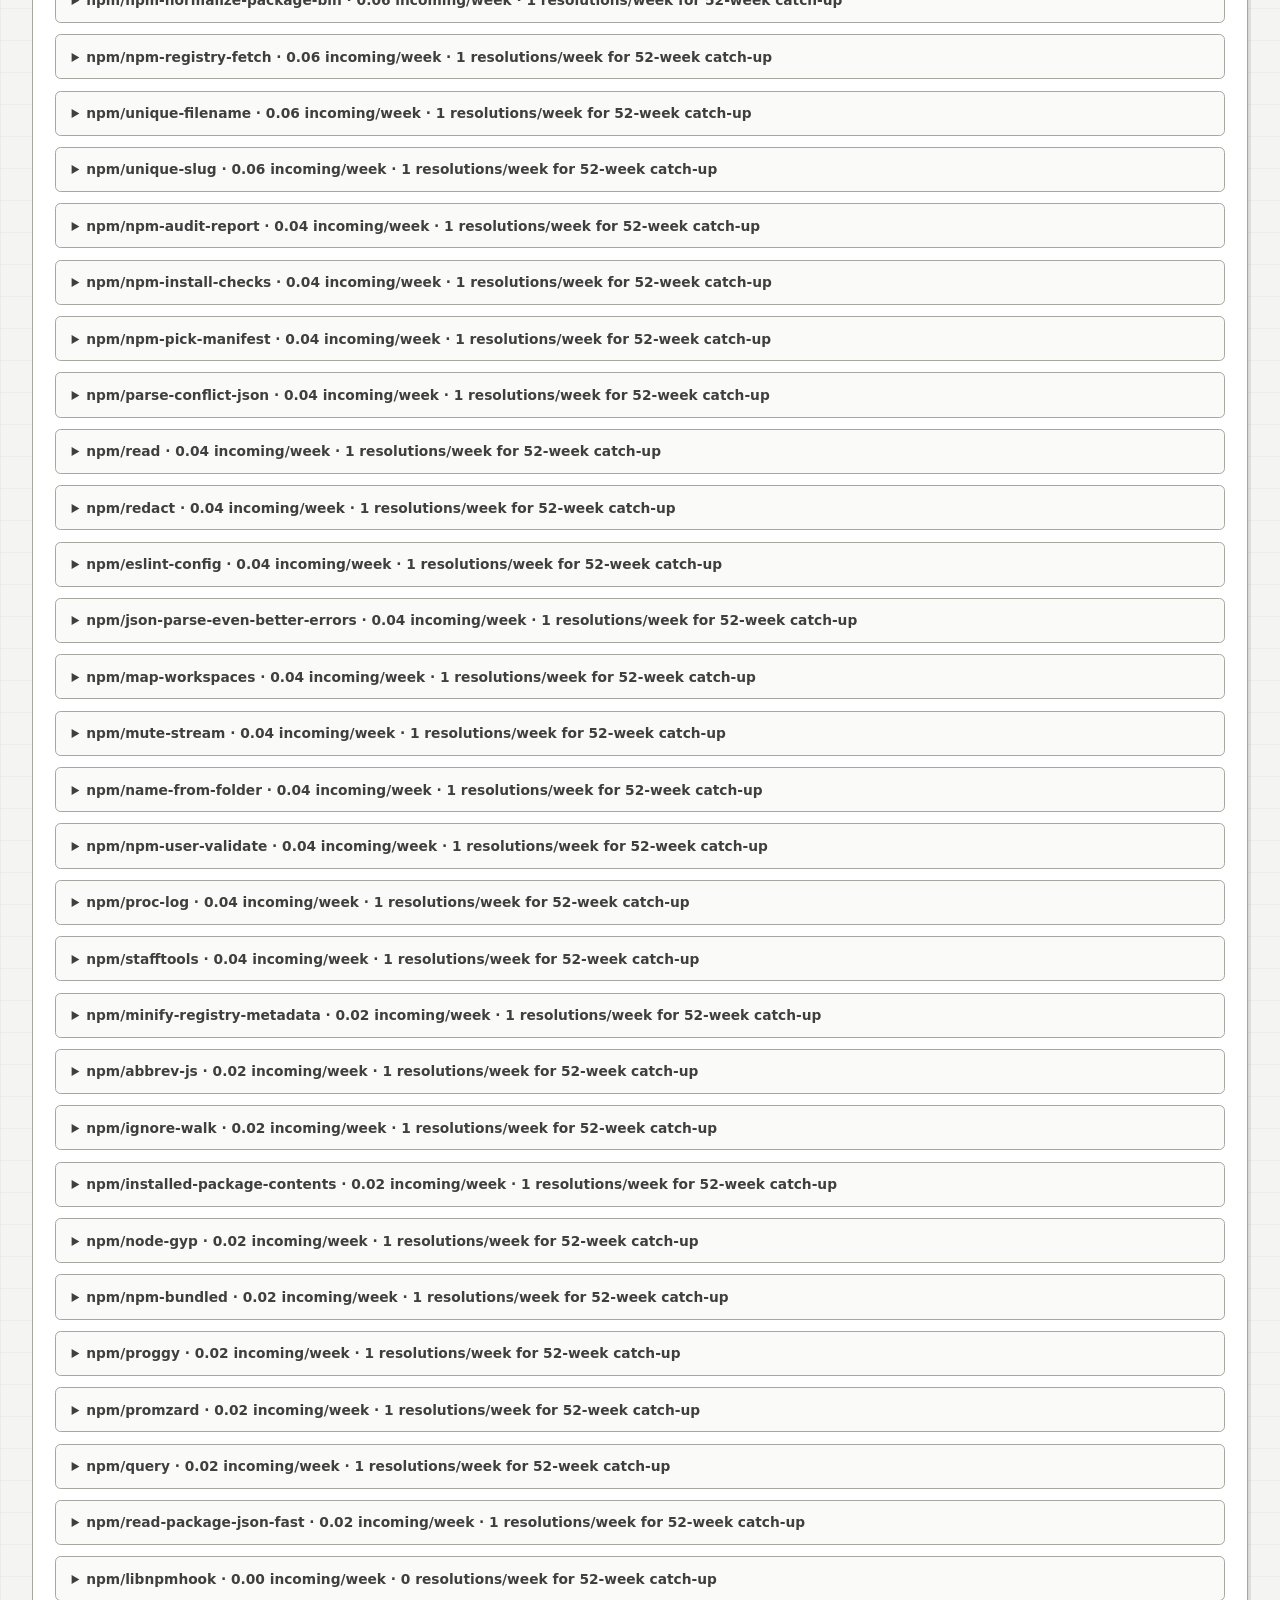
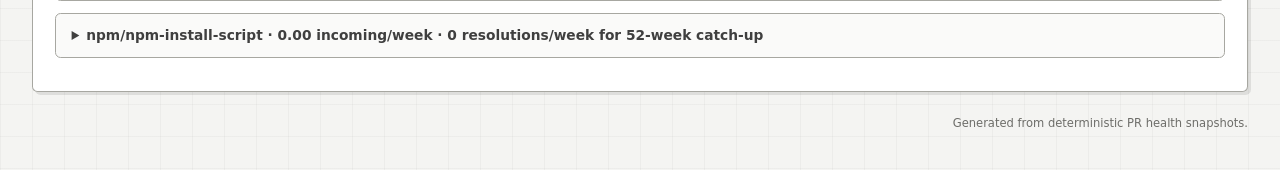
==== commit 518d75bf: "chore: update PR health dashboard" ====
--- a/index.html
+++ b/index.html
@@ -13,7 +13,7 @@
     <h1>Incoming PR flow and burndown</h1>
     <p class="intro">Track weekly pull request inflow and the merge-or-close rate needed to keep up or reduce the backlog.</p>
     <p class="snapshot-meta">Snapshot
-<time id="snapshot-time" datetime="2026-11-02T20:41:25.679Z">2026-11-02T20:41:25.679Z</time>
+<time id="snapshot-time" datetime="2026-11-02T21:01:43.125Z">Local time</time>
 <span id="snapshot-age"></span> · schema <code>snapshot-v2</code> ·
 score <code>scoring-v1</code></p>
   </div>
@@ -23,382 +23,392 @@
 </nav>
 </header>
 
-<div class="cards"><div class="card"><div>Repositories</div><div class="big">63</div></div><div class="card"><div>Current ranked backlog</div><div class="big">373</div></div><div class="card"><div>Incoming PRs / week</div><div class="big">23.02</div></div><div class="card"><div>Failed repositories</div><div class="big">0</div></div></div>
+<div class="cards"><div class="card"><div>Repositories</div><div class="big">63</div></div><div class="card"><div>Current ranked backlog</div><div class="big">373</div></div><div class="card"><div>Incoming PRs / week</div><div class="big">23.08</div></div><div class="card"><div>Failed repositories</div><div class="big">0</div></div></div>
 <section><h2>PR burndown: arrivals vs resolutions</h2>
 <p>Weekly human-authored, non-draft PRs across successfully collected repositories.
 Closed/merged counts use the resolution date, including PRs opened before this window; merged PRs count once.
-Weeks start Monday in UTC. The final week is partial through the snapshot time.</p>
-<div class="cards"><div class="card"><div>New PRs</div><div class="big">1197</div></div><div class="card"><div>Closed / merged PRs</div><div class="big">948</div></div><div class="card"><div>Net backlog change</div><div class="big">+249</div></div><div class="card"><div>Closed / merged per week</div><div class="big">18.23</div></div></div>
+Only complete Sunday-Saturday Pacific weeks are shown, ending at the Saturday-night refresh.
+All dates are displayed in your local time.</p>
+<div class="cards"><div class="card"><div>New PRs</div><div class="big">1200</div></div><div class="card"><div>Closed / merged PRs</div><div class="big">950</div></div><div class="card"><div>Net backlog change</div><div class="big">+250</div></div><div class="card"><div>Closed / merged per week</div><div class="big">18.27</div></div></div>
 <p class="flow-status" data-trend="behind"><strong>Falling behind</strong> over this
-52-week window: 249 more arrivals than resolutions.</p>
+52-week window: 250 more arrivals than resolutions.</p>
 <div class="chart-legend" aria-label="Chart legend">
 <span><i aria-hidden="true"></i>New PRs</span>
 <span><i class="resolution-key" aria-hidden="true"></i>Closed / merged PRs</span>
 <span><i class="net-flow-key" aria-hidden="true"></i>Cumulative net change</span>
 </div>
-<div class="chart"><svg viewBox="0 0 900 490" role="img" aria-labelledby="burndown-title burndown-description">
+<div class="chart"><svg viewBox="0 0 900 440" role="img" aria-labelledby="burndown-title burndown-description">
 <title id="burndown-title">Weekly new PRs versus closed/merged PRs and cumulative net backlog change</title>
-<desc id="burndown-description">Falling behind: 1197 new PRs,
-948 closed/merged PRs; net change +249.
+<desc id="burndown-description">Falling behind: 1200 new PRs,
+950 closed/merged PRs; net change +250.
 Positive cumulative change means falling behind; negative means catching up. Exact weekly counts follow the chart.</desc>
 <text x="64" y="20">Weekly PR volume</text>
-<line x1="64" y1="210" x2="876" y2="210" class="chart-grid"/><text x="54" y="214" text-anchor="end">0</text><line x1="64" y1="125" x2="876" y2="125" class="chart-grid"/><text x="54" y="129" text-anchor="end">27</text><line x1="64" y1="40" x2="876" y2="40" class="chart-grid"/><text x="54" y="44" text-anchor="end">54</text>
-<polyline points="71.8,159.6 87.4,150.2 103.0,140.7 118.7,118.7 134.3,106.1 149.9,165.9 165.5,203.7 181.1,197.4 196.7,184.8 212.3,181.7 228.0,184.8 243.6,178.5 259.2,150.2 274.8,178.5 290.4,131.3 306.0,84.1 321.7,115.6 337.3,150.2 352.9,147.0 368.5,165.9 384.1,165.9 399.7,150.2 415.3,140.7 431.0,137.6 446.6,159.6 462.2,68.3 477.8,74.6 493.4,96.7 509.0,93.5 524.7,109.3 540.3,125.0 555.9,128.1 571.5,43.1 587.1,134.4 602.7,131.3 618.3,153.3 634.0,153.3 649.6,162.8 665.2,162.8 680.8,165.9 696.4,150.2 712.0,140.7 727.7,159.6 743.3,169.1 758.9,90.4 774.5,125.0 790.1,134.4 805.7,68.3 821.3,90.4 837.0,96.7 852.6,87.2 868.2,188.0" class="inflow-line"/><circle cx="71.8" cy="159.6" r="3" class="inflow-point"><title>Week of 2025-11-10: 16 new PRs</title></circle><circle cx="87.4" cy="150.2" r="3" class="inflow-point"><title>Week of 2025-11-17: 19 new PRs</title></circle><circle cx="103.0" cy="140.7" r="3" class="inflow-point"><title>Week of 2025-11-24: 22 new PRs</title></circle><circle cx="118.7" cy="118.7" r="3" class="inflow-point"><title>Week of 2025-12-01: 29 new PRs</title></circle><circle cx="134.3" cy="106.1" r="3" class="inflow-point"><title>Week of 2025-12-08: 33 new PRs</title></circle><circle cx="149.9" cy="165.9" r="3" class="inflow-point"><title>Week of 2025-12-15: 14 new PRs</title></circle><circle cx="165.5" cy="203.7" r="3" class="inflow-point"><title>Week of 2025-12-22: 2 new PRs</title></circle><circle cx="181.1" cy="197.4" r="3" class="inflow-point"><title>Week of 2025-12-29: 4 new PRs</title></circle><circle cx="196.7" cy="184.8" r="3" class="inflow-point"><title>Week of 2026-01-05: 8 new PRs</title></circle><circle cx="212.3" cy="181.7" r="3" class="inflow-point"><title>Week of 2026-01-12: 9 new PRs</title></circle><circle cx="228.0" cy="184.8" r="3" class="inflow-point"><title>Week of 2026-01-19: 8 new PRs</title></circle><circle cx="243.6" cy="178.5" r="3" class="inflow-point"><title>Week of 2026-01-26: 10 new PRs</title></circle><circle cx="259.2" cy="150.2" r="3" class="inflow-point"><title>Week of 2026-02-02: 19 new PRs</title></circle><circle cx="274.8" cy="178.5" r="3" class="inflow-point"><title>Week of 2026-02-09: 10 new PRs</title></circle><circle cx="290.4" cy="131.3" r="3" class="inflow-point"><title>Week of 2026-02-16: 25 new PRs</title></circle><circle cx="306.0" cy="84.1" r="3" class="inflow-point"><title>Week of 2026-02-23: 40 new PRs</title></circle><circle cx="321.7" cy="115.6" r="3" class="inflow-point"><title>Week of 2026-03-02: 30 new PRs</title></circle><circle cx="337.3" cy="150.2" r="3" class="inflow-point"><title>Week of 2026-03-09: 19 new PRs</title></circle><circle cx="352.9" cy="147.0" r="3" class="inflow-point"><title>Week of 2026-03-16: 20 new PRs</title></circle><circle cx="368.5" cy="165.9" r="3" class="inflow-point"><title>Week of 2026-03-23: 14 new PRs</title></circle><circle cx="384.1" cy="165.9" r="3" class="inflow-point"><title>Week of 2026-03-30: 14 new PRs</title></circle><circle cx="399.7" cy="150.2" r="3" class="inflow-point"><title>Week of 2026-04-06: 19 new PRs</title></circle><circle cx="415.3" cy="140.7" r="3" class="inflow-point"><title>Week of 2026-04-13: 22 new PRs</title></circle><circle cx="431.0" cy="137.6" r="3" class="inflow-point"><title>Week of 2026-04-20: 23 new PRs</title></circle><circle cx="446.6" cy="159.6" r="3" class="inflow-point"><title>Week of 2026-04-27: 16 new PRs</title></circle><circle cx="462.2" cy="68.3" r="3" class="inflow-point"><title>Week of 2026-05-04: 45 new PRs</title></circle><circle cx="477.8" cy="74.6" r="3" class="inflow-point"><title>Week of 2026-05-11: 43 new PRs</title></circle><circle cx="493.4" cy="96.7" r="3" class="inflow-point"><title>Week of 2026-05-18: 36 new PRs</title></circle><circle cx="509.0" cy="93.5" r="3" class="inflow-point"><title>Week of 2026-05-25: 37 new PRs</title></circle><circle cx="524.7" cy="109.3" r="3" class="inflow-point"><title>Week of 2026-06-01: 32 new PRs</title></circle><circle cx="540.3" cy="125.0" r="3" class="inflow-point"><title>Week of 2026-06-08: 27 new PRs</title></circle><circle cx="555.9" cy="128.1" r="3" class="inflow-point"><title>Week of 2026-06-15: 26 new PRs</title></circle><circle cx="571.5" cy="43.1" r="3" class="inflow-point"><title>Week of 2026-06-22: 53 new PRs</title></circle><circle cx="587.1" cy="134.4" r="3" class="inflow-point"><title>Week of 2026-06-29: 24 new PRs</title></circle><circle cx="602.7" cy="131.3" r="3" class="inflow-point"><title>Week of 2026-07-06: 25 new PRs</title></circle><circle cx="618.3" cy="153.3" r="3" class="inflow-point"><title>Week of 2026-07-13: 18 new PRs</title></circle><circle cx="634.0" cy="153.3" r="3" class="inflow-point"><title>Week of 2026-07-20: 18 new PRs</title></circle><circle cx="649.6" cy="162.8" r="3" class="inflow-point"><title>Week of 2026-07-27: 15 new PRs</title></circle><circle cx="665.2" cy="162.8" r="3" class="inflow-point"><title>Week of 2026-08-03: 15 new PRs</title></circle><circle cx="680.8" cy="165.9" r="3" class="inflow-point"><title>Week of 2026-08-10: 14 new PRs</title></circle><circle cx="696.4" cy="150.2" r="3" class="inflow-point"><title>Week of 2026-08-17: 19 new PRs</title></circle><circle cx="712.0" cy="140.7" r="3" class="inflow-point"><title>Week of 2026-08-24: 22 new PRs</title></circle><circle cx="727.7" cy="159.6" r="3" class="inflow-point"><title>Week of 2026-08-31: 16 new PRs</title></circle><circle cx="743.3" cy="169.1" r="3" class="inflow-point"><title>Week of 2026-09-07: 13 new PRs</title></circle><circle cx="758.9" cy="90.4" r="3" class="inflow-point"><title>Week of 2026-09-14: 38 new PRs</title></circle><circle cx="774.5" cy="125.0" r="3" class="inflow-point"><title>Week of 2026-09-21: 27 new PRs</title></circle><circle cx="790.1" cy="134.4" r="3" class="inflow-point"><title>Week of 2026-09-28: 24 new PRs</title></circle><circle cx="805.7" cy="68.3" r="3" class="inflow-point"><title>Week of 2026-10-05: 45 new PRs</title></circle><circle cx="821.3" cy="90.4" r="3" class="inflow-point"><title>Week of 2026-10-12: 38 new PRs</title></circle><circle cx="837.0" cy="96.7" r="3" class="inflow-point"><title>Week of 2026-10-19: 36 new PRs</title></circle><circle cx="852.6" cy="87.2" r="3" class="inflow-point"><title>Week of 2026-10-26: 39 new PRs</title></circle><circle cx="868.2" cy="188.0" r="3" class="inflow-point"><title>Week of 2026-11-02: 7 new PRs</title></circle>
-<polyline points="71.8,184.8 87.4,147.0 103.0,156.5 118.7,80.9 134.3,153.3 149.9,118.7 165.5,200.6 181.1,203.7 196.7,165.9 212.3,184.8 228.0,197.4 243.6,184.8 259.2,159.6 274.8,159.6 290.4,147.0 306.0,115.6 321.7,106.1 337.3,156.5 352.9,134.4 368.5,178.5 384.1,203.7 399.7,178.5 415.3,109.3 431.0,153.3 446.6,162.8 462.2,40.0 477.8,77.8 493.4,87.2 509.0,68.3 524.7,93.5 540.3,128.1 555.9,106.1 571.5,77.8 587.1,165.9 602.7,169.1 618.3,206.9 634.0,194.3 649.6,175.4 665.2,197.4 680.8,200.6 696.4,197.4 712.0,162.8 727.7,181.7 743.3,197.4 758.9,194.3 774.5,121.9 790.1,156.5 805.7,156.5 821.3,175.4 837.0,169.1 852.6,106.1 868.2,184.8" class="resolution-line"/><circle cx="71.8" cy="184.8" r="3" class="resolution-point"><title>Week of 2025-11-10: 8 closed/merged PRs</title></circle><circle cx="87.4" cy="147.0" r="3" class="resolution-point"><title>Week of 2025-11-17: 20 closed/merged PRs</title></circle><circle cx="103.0" cy="156.5" r="3" class="resolution-point"><title>Week of 2025-11-24: 17 closed/merged PRs</title></circle><circle cx="118.7" cy="80.9" r="3" class="resolution-point"><title>Week of 2025-12-01: 41 closed/merged PRs</title></circle><circle cx="134.3" cy="153.3" r="3" class="resolution-point"><title>Week of 2025-12-08: 18 closed/merged PRs</title></circle><circle cx="149.9" cy="118.7" r="3" class="resolution-point"><title>Week of 2025-12-15: 29 closed/merged PRs</title></circle><circle cx="165.5" cy="200.6" r="3" class="resolution-point"><title>Week of 2025-12-22: 3 closed/merged PRs</title></circle><circle cx="181.1" cy="203.7" r="3" class="resolution-point"><title>Week of 2025-12-29: 2 closed/merged PRs</title></circle><circle cx="196.7" cy="165.9" r="3" class="resolution-point"><title>Week of 2026-01-05: 14 closed/merged PRs</title></circle><circle cx="212.3" cy="184.8" r="3" class="resolution-point"><title>Week of 2026-01-12: 8 closed/merged PRs</title></circle><circle cx="228.0" cy="197.4" r="3" class="resolution-point"><title>Week of 2026-01-19: 4 closed/merged PRs</title></circle><circle cx="243.6" cy="184.8" r="3" class="resolution-point"><title>Week of 2026-01-26: 8 closed/merged PRs</title></circle><circle cx="259.2" cy="159.6" r="3" class="resolution-point"><title>Week of 2026-02-02: 16 closed/merged PRs</title></circle><circle cx="274.8" cy="159.6" r="3" class="resolution-point"><title>Week of 2026-02-09: 16 closed/merged PRs</title></circle><circle cx="290.4" cy="147.0" r="3" class="resolution-point"><title>Week of 2026-02-16: 20 closed/merged PRs</title></circle><circle cx="306.0" cy="115.6" r="3" class="resolution-point"><title>Week of 2026-02-23: 30 closed/merged PRs</title></circle><circle cx="321.7" cy="106.1" r="3" class="resolution-point"><title>Week of 2026-03-02: 33 closed/merged PRs</title></circle><circle cx="337.3" cy="156.5" r="3" class="resolution-point"><title>Week of 2026-03-09: 17 closed/merged PRs</title></circle><circle cx="352.9" cy="134.4" r="3" class="resolution-point"><title>Week of 2026-03-16: 24 closed/merged PRs</title></circle><circle cx="368.5" cy="178.5" r="3" class="resolution-point"><title>Week of 2026-03-23: 10 closed/merged PRs</title></circle><circle cx="384.1" cy="203.7" r="3" class="resolution-point"><title>Week of 2026-03-30: 2 closed/merged PRs</title></circle><circle cx="399.7" cy="178.5" r="3" class="resolution-point"><title>Week of 2026-04-06: 10 closed/merged PRs</title></circle><circle cx="415.3" cy="109.3" r="3" class="resolution-point"><title>Week of 2026-04-13: 32 closed/merged PRs</title></circle><circle cx="431.0" cy="153.3" r="3" class="resolution-point"><title>Week of 2026-04-20: 18 closed/merged PRs</title></circle><circle cx="446.6" cy="162.8" r="3" class="resolution-point"><title>Week of 2026-04-27: 15 closed/merged PRs</title></circle><circle cx="462.2" cy="40.0" r="3" class="resolution-point"><title>Week of 2026-05-04: 54 closed/merged PRs</title></circle><circle cx="477.8" cy="77.8" r="3" class="resolution-point"><title>Week of 2026-05-11: 42 closed/merged PRs</title></circle><circle cx="493.4" cy="87.2" r="3" class="resolution-point"><title>Week of 2026-05-18: 39 closed/merged PRs</title></circle><circle cx="509.0" cy="68.3" r="3" class="resolution-point"><title>Week of 2026-05-25: 45 closed/merged PRs</title></circle><circle cx="524.7" cy="93.5" r="3" class="resolution-point"><title>Week of 2026-06-01: 37 closed/merged PRs</title></circle><circle cx="540.3" cy="128.1" r="3" class="resolution-point"><title>Week of 2026-06-08: 26 closed/merged PRs</title></circle><circle cx="555.9" cy="106.1" r="3" class="resolution-point"><title>Week of 2026-06-15: 33 closed/merged PRs</title></circle><circle cx="571.5" cy="77.8" r="3" class="resolution-point"><title>Week of 2026-06-22: 42 closed/merged PRs</title></circle><circle cx="587.1" cy="165.9" r="3" class="resolution-point"><title>Week of 2026-06-29: 14 closed/merged PRs</title></circle><circle cx="602.7" cy="169.1" r="3" class="resolution-point"><title>Week of 2026-07-06: 13 closed/merged PRs</title></circle><circle cx="618.3" cy="206.9" r="3" class="resolution-point"><title>Week of 2026-07-13: 1 closed/merged PRs</title></circle><circle cx="634.0" cy="194.3" r="3" class="resolution-point"><title>Week of 2026-07-20: 5 closed/merged PRs</title></circle><circle cx="649.6" cy="175.4" r="3" class="resolution-point"><title>Week of 2026-07-27: 11 closed/merged PRs</title></circle><circle cx="665.2" cy="197.4" r="3" class="resolution-point"><title>Week of 2026-08-03: 4 closed/merged PRs</title></circle><circle cx="680.8" cy="200.6" r="3" class="resolution-point"><title>Week of 2026-08-10: 3 closed/merged PRs</title></circle><circle cx="696.4" cy="197.4" r="3" class="resolution-point"><title>Week of 2026-08-17: 4 closed/merged PRs</title></circle><circle cx="712.0" cy="162.8" r="3" class="resolution-point"><title>Week of 2026-08-24: 15 closed/merged PRs</title></circle><circle cx="727.7" cy="181.7" r="3" class="resolution-point"><title>Week of 2026-08-31: 9 closed/merged PRs</title></circle><circle cx="743.3" cy="197.4" r="3" class="resolution-point"><title>Week of 2026-09-07: 4 closed/merged PRs</title></circle><circle cx="758.9" cy="194.3" r="3" class="resolution-point"><title>Week of 2026-09-14: 5 closed/merged PRs</title></circle><circle cx="774.5" cy="121.9" r="3" class="resolution-point"><title>Week of 2026-09-21: 28 closed/merged PRs</title></circle><circle cx="790.1" cy="156.5" r="3" class="resolution-point"><title>Week of 2026-09-28: 17 closed/merged PRs</title></circle><circle cx="805.7" cy="156.5" r="3" class="resolution-point"><title>Week of 2026-10-05: 17 closed/merged PRs</title></circle><circle cx="821.3" cy="175.4" r="3" class="resolution-point"><title>Week of 2026-10-12: 11 closed/merged PRs</title></circle><circle cx="837.0" cy="169.1" r="3" class="resolution-point"><title>Week of 2026-10-19: 13 closed/merged PRs</title></circle><circle cx="852.6" cy="106.1" r="3" class="resolution-point"><title>Week of 2026-10-26: 33 closed/merged PRs</title></circle><circle cx="868.2" cy="184.8" r="3" class="resolution-point"><title>Week of 2026-11-02: 8 closed/merged PRs</title></circle>
-<text x="64" y="278">Cumulative net backlog change (new minus closed/merged)</text>
-<line x1="64" y1="440" x2="876" y2="440" class="chart-grid"/><text x="54" y="444" text-anchor="end">-250</text><line x1="64" y1="300" x2="876" y2="300" class="chart-grid"/><text x="54" y="304" text-anchor="end">250</text>
-<line x1="64" y1="370" x2="876" y2="370" class="zero-line"/>
-<text x="54" y="374" text-anchor="end">0</text>
-<polyline points="64.0,370.0 79.6,367.8 95.2,368.0 110.8,366.6 126.5,370.0 142.1,365.8 157.7,370.0 173.3,370.3 188.9,369.7 204.5,371.4 220.2,371.1 235.8,370.0 251.4,369.4 267.0,368.6 282.6,370.3 298.2,368.9 313.8,366.1 329.5,366.9 345.1,366.4 360.7,367.5 376.3,366.4 391.9,363.0 407.5,360.5 423.2,363.3 438.8,361.9 454.4,361.6 470.0,364.1 485.6,363.8 501.2,364.7 516.8,366.9 532.5,368.3 548.1,368.0 563.7,370.0 579.3,366.9 594.9,364.1 610.5,360.8 626.2,356.0 641.8,352.4 657.4,351.2 673.0,348.2 688.6,345.1 704.2,340.9 719.8,338.9 735.5,337.0 751.1,334.4 766.7,325.2 782.3,325.5 797.9,323.5 813.5,315.7 829.2,308.1 844.8,301.7 860.4,300.0 876.0,300.3" class="net-flow-line"/>
-<circle cx="79.61538461538461" cy="367.76" r="3" class="net-flow-point"><title>Week of 2025-11-10: cumulative net +8</title></circle><circle cx="95.23076923076923" cy="368.03999999999996" r="3" class="net-flow-point"><title>Week of 2025-11-17: cumulative net +7</title></circle><circle cx="110.84615384615384" cy="366.64" r="3" class="net-flow-point"><title>Week of 2025-11-24: cumulative net +12</title></circle><circle cx="126.46153846153847" cy="370" r="3" class="net-flow-point"><title>Week of 2025-12-01: cumulative net 0</title></circle><circle cx="142.0769230769231" cy="365.8" r="3" class="net-flow-point"><title>Week of 2025-12-08: cumulative net +15</title></circle><circle cx="157.69230769230768" cy="370" r="3" class="net-flow-point"><title>Week of 2025-12-15: cumulative net 0</title></circle><circle cx="173.30769230769232" cy="370.28" r="3" class="net-flow-point"><title>Week of 2025-12-22: cumulative net -1</title></circle><circle cx="188.92307692307693" cy="369.72" r="3" class="net-flow-point"><title>Week of 2025-12-29: cumulative net +1</title></circle><circle cx="204.53846153846155" cy="371.4" r="3" class="net-flow-point"><title>Week of 2026-01-05: cumulative net -5</title></circle><circle cx="220.15384615384616" cy="371.12" r="3" class="net-flow-point"><title>Week of 2026-01-12: cumulative net -4</title></circle><circle cx="235.76923076923077" cy="370" r="3" class="net-flow-point"><title>Week of 2026-01-19: cumulative net 0</title></circle><circle cx="251.3846153846154" cy="369.44" r="3" class="net-flow-point"><title>Week of 2026-01-26: cumulative net +2</title></circle><circle cx="267" cy="368.6" r="3" class="net-flow-point"><title>Week of 2026-02-02: cumulative net +5</title></circle><circle cx="282.61538461538464" cy="370.28" r="3" class="net-flow-point"><title>Week of 2026-02-09: cumulative net -1</title></circle><circle cx="298.23076923076917" cy="368.88" r="3" class="net-flow-point"><title>Week of 2026-02-16: cumulative net +4</title></circle><circle cx="313.84615384615387" cy="366.08" r="3" class="net-flow-point"><title>Week of 2026-02-23: cumulative net +14</title></circle><circle cx="329.46153846153845" cy="366.92" r="3" class="net-flow-point"><title>Week of 2026-03-02: cumulative net +11</title></circle><circle cx="345.0769230769231" cy="366.36" r="3" class="net-flow-point"><title>Week of 2026-03-09: cumulative net +13</title></circle><circle cx="360.6923076923077" cy="367.48" r="3" class="net-flow-point"><title>Week of 2026-03-16: cumulative net +9</title></circle><circle cx="376.3076923076923" cy="366.36" r="3" class="net-flow-point"><title>Week of 2026-03-23: cumulative net +13</title></circle><circle cx="391.9230769230769" cy="363" r="3" class="net-flow-point"><title>Week of 2026-03-30: cumulative net +25</title></circle><circle cx="407.53846153846155" cy="360.48" r="3" class="net-flow-point"><title>Week of 2026-04-06: cumulative net +34</title></circle><circle cx="423.15384615384613" cy="363.28" r="3" class="net-flow-point"><title>Week of 2026-04-13: cumulative net +24</title></circle><circle cx="438.7692307692308" cy="361.88" r="3" class="net-flow-point"><title>Week of 2026-04-20: cumulative net +29</title></circle><circle cx="454.3846153846154" cy="361.6" r="3" class="net-flow-point"><title>Week of 2026-04-27: cumulative net +30</title></circle><circle cx="470" cy="364.12" r="3" class="net-flow-point"><title>Week of 2026-05-04: cumulative net +21</title></circle><circle cx="485.61538461538464" cy="363.84" r="3" class="net-flow-point"><title>Week of 2026-05-11: cumulative net +22</title></circle><circle cx="501.2307692307692" cy="364.68" r="3" class="net-flow-point"><title>Week of 2026-05-18: cumulative net +19</title></circle><circle cx="516.8461538461538" cy="366.92" r="3" class="net-flow-point"><title>Week of 2026-05-25: cumulative net +11</title></circle><circle cx="532.4615384615383" cy="368.32" r="3" class="net-flow-point"><title>Week of 2026-06-01: cumulative net +6</title></circle><circle cx="548.0769230769231" cy="368.03999999999996" r="3" class="net-flow-point"><title>Week of 2026-06-08: cumulative net +7</title></circle><circle cx="563.6923076923077" cy="370" r="3" class="net-flow-point"><title>Week of 2026-06-15: cumulative net 0</title></circle><circle cx="579.3076923076923" cy="366.92" r="3" class="net-flow-point"><title>Week of 2026-06-22: cumulative net +11</title></circle><circle cx="594.9230769230769" cy="364.12" r="3" class="net-flow-point"><title>Week of 2026-06-29: cumulative net +21</title></circle><circle cx="610.5384615384615" cy="360.76" r="3" class="net-flow-point"><title>Week of 2026-07-06: cumulative net +33</title></circle><circle cx="626.1538461538462" cy="356" r="3" class="net-flow-point"><title>Week of 2026-07-13: cumulative net +50</title></circle><circle cx="641.7692307692308" cy="352.36" r="3" class="net-flow-point"><title>Week of 2026-07-20: cumulative net +63</title></circle><circle cx="657.3846153846154" cy="351.24" r="3" class="net-flow-point"><title>Week of 2026-07-27: cumulative net +67</title></circle><circle cx="673" cy="348.15999999999997" r="3" class="net-flow-point"><title>Week of 2026-08-03: cumulative net +78</title></circle><circle cx="688.6153846153846" cy="345.08" r="3" class="net-flow-point"><title>Week of 2026-08-10: cumulative net +89</title></circle><circle cx="704.2307692307692" cy="340.88" r="3" class="net-flow-point"><title>Week of 2026-08-17: cumulative net +104</title></circle><circle cx="719.8461538461538" cy="338.92" r="3" class="net-flow-point"><title>Week of 2026-08-24: cumulative net +111</title></circle><circle cx="735.4615384615385" cy="336.96000000000004" r="3" class="net-flow-point"><title>Week of 2026-08-31: cumulative net +118</title></circle><circle cx="751.0769230769231" cy="334.44" r="3" class="net-flow-point"><title>Week of 2026-09-07: cumulative net +127</title></circle><circle cx="766.6923076923077" cy="325.2" r="3" class="net-flow-point"><title>Week of 2026-09-14: cumulative net +160</title></circle><circle cx="782.3076923076923" cy="325.48" r="3" class="net-flow-point"><title>Week of 2026-09-21: cumulative net +159</title></circle><circle cx="797.9230769230769" cy="323.52" r="3" class="net-flow-point"><title>Week of 2026-09-28: cumulative net +166</title></circle><circle cx="813.5384615384615" cy="315.68" r="3" class="net-flow-point"><title>Week of 2026-10-05: cumulative net +194</title></circle><circle cx="829.1538461538462" cy="308.12" r="3" class="net-flow-point"><title>Week of 2026-10-12: cumulative net +221</title></circle><circle cx="844.7692307692308" cy="301.68" r="3" class="net-flow-point"><title>Week of 2026-10-19: cumulative net +244</title></circle><circle cx="860.3846153846154" cy="300" r="3" class="net-flow-point"><title>Week of 2026-10-26: cumulative net +250</title></circle><circle cx="876" cy="300.28" r="3" class="net-flow-point"><title>Week of 2026-11-02: cumulative net +249</title></circle>
-<text x="71.8076923076923" y="470" text-anchor="start">2025-11-10</text><text x="462.1923076923077" y="470" text-anchor="middle">2026-05-04</text><text x="868.1923076923077" y="470" text-anchor="end">2026-11-02</text>
-<text x="876" y="487" text-anchor="end">Week starting (UTC)</text>
+<line x1="64" y1="190" x2="876" y2="190" class="chart-grid"/><text x="54" y="194" text-anchor="end">0</text><line x1="64" y1="115" x2="876" y2="115" class="chart-grid"/><text x="54" y="119" text-anchor="end">27</text><line x1="64" y1="40" x2="876" y2="40" class="chart-grid"/><text x="54" y="44" text-anchor="end">54</text>
+<polyline points="71.8,162.2 87.4,140.0 103.0,140.0 118.7,126.1 134.3,109.4 149.9,98.3 165.5,151.1 181.1,184.4 196.7,181.7 212.3,165.0 228.0,165.0 243.6,167.8 259.2,167.8 274.8,131.7 290.4,162.2 306.0,123.3 321.7,78.9 337.3,106.7 352.9,134.4 368.5,134.4 384.1,153.9 399.7,151.1 415.3,137.2 431.0,128.9 446.6,128.9 462.2,148.3 477.8,59.4 493.4,70.6 509.0,92.8 524.7,87.2 540.3,95.6 555.9,123.3 571.5,112.2 587.1,51.1 602.7,112.2 618.3,128.9 634.0,131.7 649.6,142.8 665.2,148.3 680.8,145.6 696.4,153.9 712.0,134.4 727.7,131.7 743.3,148.3 758.9,148.3 774.5,142.8 790.1,62.2 805.7,120.6 821.3,67.8 837.0,81.7 852.6,87.2 868.2,87.2" class="inflow-line"/><circle cx="71.8" cy="162.2" r="3" class="inflow-point"><title data-local-date="2025-11-02T07:00:00.000Z" data-date-prefix="Week of " data-date-suffix=": 10 new PRs" data-date-detail="true">10 new PRs</title></circle><circle cx="87.4" cy="140.0" r="3" class="inflow-point"><title data-local-date="2025-11-09T08:00:00.000Z" data-date-prefix="Week of " data-date-suffix=": 18 new PRs" data-date-detail="true">18 new PRs</title></circle><circle cx="103.0" cy="140.0" r="3" class="inflow-point"><title data-local-date="2025-11-16T08:00:00.000Z" data-date-prefix="Week of " data-date-suffix=": 18 new PRs" data-date-detail="true">18 new PRs</title></circle><circle cx="118.7" cy="126.1" r="3" class="inflow-point"><title data-local-date="2025-11-23T08:00:00.000Z" data-date-prefix="Week of " data-date-suffix=": 23 new PRs" data-date-detail="true">23 new PRs</title></circle><circle cx="134.3" cy="109.4" r="3" class="inflow-point"><title data-local-date="2025-11-30T08:00:00.000Z" data-date-prefix="Week of " data-date-suffix=": 29 new PRs" data-date-detail="true">29 new PRs</title></circle><circle cx="149.9" cy="98.3" r="3" class="inflow-point"><title data-local-date="2025-12-07T08:00:00.000Z" data-date-prefix="Week of " data-date-suffix=": 33 new PRs" data-date-detail="true">33 new PRs</title></circle><circle cx="165.5" cy="151.1" r="3" class="inflow-point"><title data-local-date="2025-12-14T08:00:00.000Z" data-date-prefix="Week of " data-date-suffix=": 14 new PRs" data-date-detail="true">14 new PRs</title></circle><circle cx="181.1" cy="184.4" r="3" class="inflow-point"><title data-local-date="2025-12-21T08:00:00.000Z" data-date-prefix="Week of " data-date-suffix=": 2 new PRs" data-date-detail="true">2 new PRs</title></circle><circle cx="196.7" cy="181.7" r="3" class="inflow-point"><title data-local-date="2025-12-28T08:00:00.000Z" data-date-prefix="Week of " data-date-suffix=": 3 new PRs" data-date-detail="true">3 new PRs</title></circle><circle cx="212.3" cy="165.0" r="3" class="inflow-point"><title data-local-date="2026-01-04T08:00:00.000Z" data-date-prefix="Week of " data-date-suffix=": 9 new PRs" data-date-detail="true">9 new PRs</title></circle><circle cx="228.0" cy="165.0" r="3" class="inflow-point"><title data-local-date="2026-01-11T08:00:00.000Z" data-date-prefix="Week of " data-date-suffix=": 9 new PRs" data-date-detail="true">9 new PRs</title></circle><circle cx="243.6" cy="167.8" r="3" class="inflow-point"><title data-local-date="2026-01-18T08:00:00.000Z" data-date-prefix="Week of " data-date-suffix=": 8 new PRs" data-date-detail="true">8 new PRs</title></circle><circle cx="259.2" cy="167.8" r="3" class="inflow-point"><title data-local-date="2026-01-25T08:00:00.000Z" data-date-prefix="Week of " data-date-suffix=": 8 new PRs" data-date-detail="true">8 new PRs</title></circle><circle cx="274.8" cy="131.7" r="3" class="inflow-point"><title data-local-date="2026-02-01T08:00:00.000Z" data-date-prefix="Week of " data-date-suffix=": 21 new PRs" data-date-detail="true">21 new PRs</title></circle><circle cx="290.4" cy="162.2" r="3" class="inflow-point"><title data-local-date="2026-02-08T08:00:00.000Z" data-date-prefix="Week of " data-date-suffix=": 10 new PRs" data-date-detail="true">10 new PRs</title></circle><circle cx="306.0" cy="123.3" r="3" class="inflow-point"><title data-local-date="2026-02-15T08:00:00.000Z" data-date-prefix="Week of " data-date-suffix=": 24 new PRs" data-date-detail="true">24 new PRs</title></circle><circle cx="321.7" cy="78.9" r="3" class="inflow-point"><title data-local-date="2026-02-22T08:00:00.000Z" data-date-prefix="Week of " data-date-suffix=": 40 new PRs" data-date-detail="true">40 new PRs</title></circle><circle cx="337.3" cy="106.7" r="3" class="inflow-point"><title data-local-date="2026-03-01T08:00:00.000Z" data-date-prefix="Week of " data-date-suffix=": 30 new PRs" data-date-detail="true">30 new PRs</title></circle><circle cx="352.9" cy="134.4" r="3" class="inflow-point"><title data-local-date="2026-03-08T08:00:00.000Z" data-date-prefix="Week of " data-date-suffix=": 20 new PRs" data-date-detail="true">20 new PRs</title></circle><circle cx="368.5" cy="134.4" r="3" class="inflow-point"><title data-local-date="2026-03-15T07:00:00.000Z" data-date-prefix="Week of " data-date-suffix=": 20 new PRs" data-date-detail="true">20 new PRs</title></circle><circle cx="384.1" cy="153.9" r="3" class="inflow-point"><title data-local-date="2026-03-22T07:00:00.000Z" data-date-prefix="Week of " data-date-suffix=": 13 new PRs" data-date-detail="true">13 new PRs</title></circle><circle cx="399.7" cy="151.1" r="3" class="inflow-point"><title data-local-date="2026-03-29T07:00:00.000Z" data-date-prefix="Week of " data-date-suffix=": 14 new PRs" data-date-detail="true">14 new PRs</title></circle><circle cx="415.3" cy="137.2" r="3" class="inflow-point"><title data-local-date="2026-04-05T07:00:00.000Z" data-date-prefix="Week of " data-date-suffix=": 19 new PRs" data-date-detail="true">19 new PRs</title></circle><circle cx="431.0" cy="128.9" r="3" class="inflow-point"><title data-local-date="2026-04-12T07:00:00.000Z" data-date-prefix="Week of " data-date-suffix=": 22 new PRs" data-date-detail="true">22 new PRs</title></circle><circle cx="446.6" cy="128.9" r="3" class="inflow-point"><title data-local-date="2026-04-19T07:00:00.000Z" data-date-prefix="Week of " data-date-suffix=": 22 new PRs" data-date-detail="true">22 new PRs</title></circle><circle cx="462.2" cy="148.3" r="3" class="inflow-point"><title data-local-date="2026-04-26T07:00:00.000Z" data-date-prefix="Week of " data-date-suffix=": 15 new PRs" data-date-detail="true">15 new PRs</title></circle><circle cx="477.8" cy="59.4" r="3" class="inflow-point"><title data-local-date="2026-05-03T07:00:00.000Z" data-date-prefix="Week of " data-date-suffix=": 47 new PRs" data-date-detail="true">47 new PRs</title></circle><circle cx="493.4" cy="70.6" r="3" class="inflow-point"><title data-local-date="2026-05-10T07:00:00.000Z" data-date-prefix="Week of " data-date-suffix=": 43 new PRs" data-date-detail="true">43 new PRs</title></circle><circle cx="509.0" cy="92.8" r="3" class="inflow-point"><title data-local-date="2026-05-17T07:00:00.000Z" data-date-prefix="Week of " data-date-suffix=": 35 new PRs" data-date-detail="true">35 new PRs</title></circle><circle cx="524.7" cy="87.2" r="3" class="inflow-point"><title data-local-date="2026-05-24T07:00:00.000Z" data-date-prefix="Week of " data-date-suffix=": 37 new PRs" data-date-detail="true">37 new PRs</title></circle><circle cx="540.3" cy="95.6" r="3" class="inflow-point"><title data-local-date="2026-05-31T07:00:00.000Z" data-date-prefix="Week of " data-date-suffix=": 34 new PRs" data-date-detail="true">34 new PRs</title></circle><circle cx="555.9" cy="123.3" r="3" class="inflow-point"><title data-local-date="2026-06-07T07:00:00.000Z" data-date-prefix="Week of " data-date-suffix=": 24 new PRs" data-date-detail="true">24 new PRs</title></circle><circle cx="571.5" cy="112.2" r="3" class="inflow-point"><title data-local-date="2026-06-14T07:00:00.000Z" data-date-prefix="Week of " data-date-suffix=": 28 new PRs" data-date-detail="true">28 new PRs</title></circle><circle cx="587.1" cy="51.1" r="3" class="inflow-point"><title data-local-date="2026-06-21T07:00:00.000Z" data-date-prefix="Week of " data-date-suffix=": 50 new PRs" data-date-detail="true">50 new PRs</title></circle><circle cx="602.7" cy="112.2" r="3" class="inflow-point"><title data-local-date="2026-06-28T07:00:00.000Z" data-date-prefix="Week of " data-date-suffix=": 28 new PRs" data-date-detail="true">28 new PRs</title></circle><circle cx="618.3" cy="128.9" r="3" class="inflow-point"><title data-local-date="2026-07-05T07:00:00.000Z" data-date-prefix="Week of " data-date-suffix=": 22 new PRs" data-date-detail="true">22 new PRs</title></circle><circle cx="634.0" cy="131.7" r="3" class="inflow-point"><title data-local-date="2026-07-12T07:00:00.000Z" data-date-prefix="Week of " data-date-suffix=": 21 new PRs" data-date-detail="true">21 new PRs</title></circle><circle cx="649.6" cy="142.8" r="3" class="inflow-point"><title data-local-date="2026-07-19T07:00:00.000Z" data-date-prefix="Week of " data-date-suffix=": 17 new PRs" data-date-detail="true">17 new PRs</title></circle><circle cx="665.2" cy="148.3" r="3" class="inflow-point"><title data-local-date="2026-07-26T07:00:00.000Z" data-date-prefix="Week of " data-date-suffix=": 15 new PRs" data-date-detail="true">15 new PRs</title></circle><circle cx="680.8" cy="145.6" r="3" class="inflow-point"><title data-local-date="2026-08-02T07:00:00.000Z" data-date-prefix="Week of " data-date-suffix=": 16 new PRs" data-date-detail="true">16 new PRs</title></circle><circle cx="696.4" cy="153.9" r="3" class="inflow-point"><title data-local-date="2026-08-09T07:00:00.000Z" data-date-prefix="Week of " data-date-suffix=": 13 new PRs" data-date-detail="true">13 new PRs</title></circle><circle cx="712.0" cy="134.4" r="3" class="inflow-point"><title data-local-date="2026-08-16T07:00:00.000Z" data-date-prefix="Week of " data-date-suffix=": 20 new PRs" data-date-detail="true">20 new PRs</title></circle><circle cx="727.7" cy="131.7" r="3" class="inflow-point"><title data-local-date="2026-08-23T07:00:00.000Z" data-date-prefix="Week of " data-date-suffix=": 21 new PRs" data-date-detail="true">21 new PRs</title></circle><circle cx="743.3" cy="148.3" r="3" class="inflow-point"><title data-local-date="2026-08-30T07:00:00.000Z" data-date-prefix="Week of " data-date-suffix=": 15 new PRs" data-date-detail="true">15 new PRs</title></circle><circle cx="758.9" cy="148.3" r="3" class="inflow-point"><title data-local-date="2026-09-06T07:00:00.000Z" data-date-prefix="Week of " data-date-suffix=": 15 new PRs" data-date-detail="true">15 new PRs</title></circle><circle cx="774.5" cy="142.8" r="3" class="inflow-point"><title data-local-date="2026-09-13T07:00:00.000Z" data-date-prefix="Week of " data-date-suffix=": 17 new PRs" data-date-detail="true">17 new PRs</title></circle><circle cx="790.1" cy="62.2" r="3" class="inflow-point"><title data-local-date="2026-09-20T07:00:00.000Z" data-date-prefix="Week of " data-date-suffix=": 46 new PRs" data-date-detail="true">46 new PRs</title></circle><circle cx="805.7" cy="120.6" r="3" class="inflow-point"><title data-local-date="2026-09-27T07:00:00.000Z" data-date-prefix="Week of " data-date-suffix=": 25 new PRs" data-date-detail="true">25 new PRs</title></circle><circle cx="821.3" cy="67.8" r="3" class="inflow-point"><title data-local-date="2026-10-04T07:00:00.000Z" data-date-prefix="Week of " data-date-suffix=": 44 new PRs" data-date-detail="true">44 new PRs</title></circle><circle cx="837.0" cy="81.7" r="3" class="inflow-point"><title data-local-date="2026-10-11T07:00:00.000Z" data-date-prefix="Week of " data-date-suffix=": 39 new PRs" data-date-detail="true">39 new PRs</title></circle><circle cx="852.6" cy="87.2" r="3" class="inflow-point"><title data-local-date="2026-10-18T07:00:00.000Z" data-date-prefix="Week of " data-date-suffix=": 37 new PRs" data-date-detail="true">37 new PRs</title></circle><circle cx="868.2" cy="87.2" r="3" class="inflow-point"><title data-local-date="2026-10-25T07:00:00.000Z" data-date-prefix="Week of " data-date-suffix=": 37 new PRs" data-date-detail="true">37 new PRs</title></circle>
+<polyline points="71.8,167.8 87.4,162.2 103.0,134.4 118.7,142.8 134.3,76.1 149.9,140.0 165.5,109.4 181.1,181.7 196.7,184.4 212.3,151.1 228.0,167.8 243.6,178.9 259.2,167.8 274.8,145.6 290.4,145.6 306.0,134.4 321.7,106.7 337.3,98.3 352.9,142.8 368.5,123.3 384.1,162.2 399.7,184.4 415.3,162.2 431.0,101.1 446.6,140.0 462.2,148.3 477.8,40.0 493.4,73.3 509.0,81.7 524.7,67.8 540.3,84.4 555.9,117.8 571.5,98.3 587.1,76.1 602.7,148.3 618.3,156.7 634.0,184.4 649.6,176.1 665.2,159.4 680.8,178.9 696.4,181.7 712.0,178.9 727.7,148.3 743.3,165.0 758.9,178.9 774.5,176.1 790.1,112.2 805.7,142.8 821.3,142.8 837.0,159.4 852.6,153.9 868.2,98.3" class="resolution-line"/><circle cx="71.8" cy="167.8" r="3" class="resolution-point"><title data-local-date="2025-11-02T07:00:00.000Z" data-date-prefix="Week of " data-date-suffix=": 8 closed/merged PRs" data-date-detail="true">8 closed/merged PRs</title></circle><circle cx="87.4" cy="162.2" r="3" class="resolution-point"><title data-local-date="2025-11-09T08:00:00.000Z" data-date-prefix="Week of " data-date-suffix=": 10 closed/merged PRs" data-date-detail="true">10 closed/merged PRs</title></circle><circle cx="103.0" cy="134.4" r="3" class="resolution-point"><title data-local-date="2025-11-16T08:00:00.000Z" data-date-prefix="Week of " data-date-suffix=": 20 closed/merged PRs" data-date-detail="true">20 closed/merged PRs</title></circle><circle cx="118.7" cy="142.8" r="3" class="resolution-point"><title data-local-date="2025-11-23T08:00:00.000Z" data-date-prefix="Week of " data-date-suffix=": 17 closed/merged PRs" data-date-detail="true">17 closed/merged PRs</title></circle><circle cx="134.3" cy="76.1" r="3" class="resolution-point"><title data-local-date="2025-11-30T08:00:00.000Z" data-date-prefix="Week of " data-date-suffix=": 41 closed/merged PRs" data-date-detail="true">41 closed/merged PRs</title></circle><circle cx="149.9" cy="140.0" r="3" class="resolution-point"><title data-local-date="2025-12-07T08:00:00.000Z" data-date-prefix="Week of " data-date-suffix=": 18 closed/merged PRs" data-date-detail="true">18 closed/merged PRs</title></circle><circle cx="165.5" cy="109.4" r="3" class="resolution-point"><title data-local-date="2025-12-14T08:00:00.000Z" data-date-prefix="Week of " data-date-suffix=": 29 closed/merged PRs" data-date-detail="true">29 closed/merged PRs</title></circle><circle cx="181.1" cy="181.7" r="3" class="resolution-point"><title data-local-date="2025-12-21T08:00:00.000Z" data-date-prefix="Week of " data-date-suffix=": 3 closed/merged PRs" data-date-detail="true">3 closed/merged PRs</title></circle><circle cx="196.7" cy="184.4" r="3" class="resolution-point"><title data-local-date="2025-12-28T08:00:00.000Z" data-date-prefix="Week of " data-date-suffix=": 2 closed/merged PRs" data-date-detail="true">2 closed/merged PRs</title></circle><circle cx="212.3" cy="151.1" r="3" class="resolution-point"><title data-local-date="2026-01-04T08:00:00.000Z" data-date-prefix="Week of " data-date-suffix=": 14 closed/merged PRs" data-date-detail="true">14 closed/merged PRs</title></circle><circle cx="228.0" cy="167.8" r="3" class="resolution-point"><title data-local-date="2026-01-11T08:00:00.000Z" data-date-prefix="Week of " data-date-suffix=": 8 closed/merged PRs" data-date-detail="true">8 closed/merged PRs</title></circle><circle cx="243.6" cy="178.9" r="3" class="resolution-point"><title data-local-date="2026-01-18T08:00:00.000Z" data-date-prefix="Week of " data-date-suffix=": 4 closed/merged PRs" data-date-detail="true">4 closed/merged PRs</title></circle><circle cx="259.2" cy="167.8" r="3" class="resolution-point"><title data-local-date="2026-01-25T08:00:00.000Z" data-date-prefix="Week of " data-date-suffix=": 8 closed/merged PRs" data-date-detail="true">8 closed/merged PRs</title></circle><circle cx="274.8" cy="145.6" r="3" class="resolution-point"><title data-local-date="2026-02-01T08:00:00.000Z" data-date-prefix="Week of " data-date-suffix=": 16 closed/merged PRs" data-date-detail="true">16 closed/merged PRs</title></circle><circle cx="290.4" cy="145.6" r="3" class="resolution-point"><title data-local-date="2026-02-08T08:00:00.000Z" data-date-prefix="Week of " data-date-suffix=": 16 closed/merged PRs" data-date-detail="true">16 closed/merged PRs</title></circle><circle cx="306.0" cy="134.4" r="3" class="resolution-point"><title data-local-date="2026-02-15T08:00:00.000Z" data-date-prefix="Week of " data-date-suffix=": 20 closed/merged PRs" data-date-detail="true">20 closed/merged PRs</title></circle><circle cx="321.7" cy="106.7" r="3" class="resolution-point"><title data-local-date="2026-02-22T08:00:00.000Z" data-date-prefix="Week of " data-date-suffix=": 30 closed/merged PRs" data-date-detail="true">30 closed/merged PRs</title></circle><circle cx="337.3" cy="98.3" r="3" class="resolution-point"><title data-local-date="2026-03-01T08:00:00.000Z" data-date-prefix="Week of " data-date-suffix=": 33 closed/merged PRs" data-date-detail="true">33 closed/merged PRs</title></circle><circle cx="352.9" cy="142.8" r="3" class="resolution-point"><title data-local-date="2026-03-08T08:00:00.000Z" data-date-prefix="Week of " data-date-suffix=": 17 closed/merged PRs" data-date-detail="true">17 closed/merged PRs</title></circle><circle cx="368.5" cy="123.3" r="3" class="resolution-point"><title data-local-date="2026-03-15T07:00:00.000Z" data-date-prefix="Week of " data-date-suffix=": 24 closed/merged PRs" data-date-detail="true">24 closed/merged PRs</title></circle><circle cx="384.1" cy="162.2" r="3" class="resolution-point"><title data-local-date="2026-03-22T07:00:00.000Z" data-date-prefix="Week of " data-date-suffix=": 10 closed/merged PRs" data-date-detail="true">10 closed/merged PRs</title></circle><circle cx="399.7" cy="184.4" r="3" class="resolution-point"><title data-local-date="2026-03-29T07:00:00.000Z" data-date-prefix="Week of " data-date-suffix=": 2 closed/merged PRs" data-date-detail="true">2 closed/merged PRs</title></circle><circle cx="415.3" cy="162.2" r="3" class="resolution-point"><title data-local-date="2026-04-05T07:00:00.000Z" data-date-prefix="Week of " data-date-suffix=": 10 closed/merged PRs" data-date-detail="true">10 closed/merged PRs</title></circle><circle cx="431.0" cy="101.1" r="3" class="resolution-point"><title data-local-date="2026-04-12T07:00:00.000Z" data-date-prefix="Week of " data-date-suffix=": 32 closed/merged PRs" data-date-detail="true">32 closed/merged PRs</title></circle><circle cx="446.6" cy="140.0" r="3" class="resolution-point"><title data-local-date="2026-04-19T07:00:00.000Z" data-date-prefix="Week of " data-date-suffix=": 18 closed/merged PRs" data-date-detail="true">18 closed/merged PRs</title></circle><circle cx="462.2" cy="148.3" r="3" class="resolution-point"><title data-local-date="2026-04-26T07:00:00.000Z" data-date-prefix="Week of " data-date-suffix=": 15 closed/merged PRs" data-date-detail="true">15 closed/merged PRs</title></circle><circle cx="477.8" cy="40.0" r="3" class="resolution-point"><title data-local-date="2026-05-03T07:00:00.000Z" data-date-prefix="Week of " data-date-suffix=": 54 closed/merged PRs" data-date-detail="true">54 closed/merged PRs</title></circle><circle cx="493.4" cy="73.3" r="3" class="resolution-point"><title data-local-date="2026-05-10T07:00:00.000Z" data-date-prefix="Week of " data-date-suffix=": 42 closed/merged PRs" data-date-detail="true">42 closed/merged PRs</title></circle><circle cx="509.0" cy="81.7" r="3" class="resolution-point"><title data-local-date="2026-05-17T07:00:00.000Z" data-date-prefix="Week of " data-date-suffix=": 39 closed/merged PRs" data-date-detail="true">39 closed/merged PRs</title></circle><circle cx="524.7" cy="67.8" r="3" class="resolution-point"><title data-local-date="2026-05-24T07:00:00.000Z" data-date-prefix="Week of " data-date-suffix=": 44 closed/merged PRs" data-date-detail="true">44 closed/merged PRs</title></circle><circle cx="540.3" cy="84.4" r="3" class="resolution-point"><title data-local-date="2026-05-31T07:00:00.000Z" data-date-prefix="Week of " data-date-suffix=": 38 closed/merged PRs" data-date-detail="true">38 closed/merged PRs</title></circle><circle cx="555.9" cy="117.8" r="3" class="resolution-point"><title data-local-date="2026-06-07T07:00:00.000Z" data-date-prefix="Week of " data-date-suffix=": 26 closed/merged PRs" data-date-detail="true">26 closed/merged PRs</title></circle><circle cx="571.5" cy="98.3" r="3" class="resolution-point"><title data-local-date="2026-06-14T07:00:00.000Z" data-date-prefix="Week of " data-date-suffix=": 33 closed/merged PRs" data-date-detail="true">33 closed/merged PRs</title></circle><circle cx="587.1" cy="76.1" r="3" class="resolution-point"><title data-local-date="2026-06-21T07:00:00.000Z" data-date-prefix="Week of " data-date-suffix=": 41 closed/merged PRs" data-date-detail="true">41 closed/merged PRs</title></circle><circle cx="602.7" cy="148.3" r="3" class="resolution-point"><title data-local-date="2026-06-28T07:00:00.000Z" data-date-prefix="Week of " data-date-suffix=": 15 closed/merged PRs" data-date-detail="true">15 closed/merged PRs</title></circle><circle cx="618.3" cy="156.7" r="3" class="resolution-point"><title data-local-date="2026-07-05T07:00:00.000Z" data-date-prefix="Week of " data-date-suffix=": 12 closed/merged PRs" data-date-detail="true">12 closed/merged PRs</title></circle><circle cx="634.0" cy="184.4" r="3" class="resolution-point"><title data-local-date="2026-07-12T07:00:00.000Z" data-date-prefix="Week of " data-date-suffix=": 2 closed/merged PRs" data-date-detail="true">2 closed/merged PRs</title></circle><circle cx="649.6" cy="176.1" r="3" class="resolution-point"><title data-local-date="2026-07-19T07:00:00.000Z" data-date-prefix="Week of " data-date-suffix=": 5 closed/merged PRs" data-date-detail="true">5 closed/merged PRs</title></circle><circle cx="665.2" cy="159.4" r="3" class="resolution-point"><title data-local-date="2026-07-26T07:00:00.000Z" data-date-prefix="Week of " data-date-suffix=": 11 closed/merged PRs" data-date-detail="true">11 closed/merged PRs</title></circle><circle cx="680.8" cy="178.9" r="3" class="resolution-point"><title data-local-date="2026-08-02T07:00:00.000Z" data-date-prefix="Week of " data-date-suffix=": 4 closed/merged PRs" data-date-detail="true">4 closed/merged PRs</title></circle><circle cx="696.4" cy="181.7" r="3" class="resolution-point"><title data-local-date="2026-08-09T07:00:00.000Z" data-date-prefix="Week of " data-date-suffix=": 3 closed/merged PRs" data-date-detail="true">3 closed/merged PRs</title></circle><circle cx="712.0" cy="178.9" r="3" class="resolution-point"><title data-local-date="2026-08-16T07:00:00.000Z" data-date-prefix="Week of " data-date-suffix=": 4 closed/merged PRs" data-date-detail="true">4 closed/merged PRs</title></circle><circle cx="727.7" cy="148.3" r="3" class="resolution-point"><title data-local-date="2026-08-23T07:00:00.000Z" data-date-prefix="Week of " data-date-suffix=": 15 closed/merged PRs" data-date-detail="true">15 closed/merged PRs</title></circle><circle cx="743.3" cy="165.0" r="3" class="resolution-point"><title data-local-date="2026-08-30T07:00:00.000Z" data-date-prefix="Week of " data-date-suffix=": 9 closed/merged PRs" data-date-detail="true">9 closed/merged PRs</title></circle><circle cx="758.9" cy="178.9" r="3" class="resolution-point"><title data-local-date="2026-09-06T07:00:00.000Z" data-date-prefix="Week of " data-date-suffix=": 4 closed/merged PRs" data-date-detail="true">4 closed/merged PRs</title></circle><circle cx="774.5" cy="176.1" r="3" class="resolution-point"><title data-local-date="2026-09-13T07:00:00.000Z" data-date-prefix="Week of " data-date-suffix=": 5 closed/merged PRs" data-date-detail="true">5 closed/merged PRs</title></circle><circle cx="790.1" cy="112.2" r="3" class="resolution-point"><title data-local-date="2026-09-20T07:00:00.000Z" data-date-prefix="Week of " data-date-suffix=": 28 closed/merged PRs" data-date-detail="true">28 closed/merged PRs</title></circle><circle cx="805.7" cy="142.8" r="3" class="resolution-point"><title data-local-date="2026-09-27T07:00:00.000Z" data-date-prefix="Week of " data-date-suffix=": 17 closed/merged PRs" data-date-detail="true">17 closed/merged PRs</title></circle><circle cx="821.3" cy="142.8" r="3" class="resolution-point"><title data-local-date="2026-10-04T07:00:00.000Z" data-date-prefix="Week of " data-date-suffix=": 17 closed/merged PRs" data-date-detail="true">17 closed/merged PRs</title></circle><circle cx="837.0" cy="159.4" r="3" class="resolution-point"><title data-local-date="2026-10-11T07:00:00.000Z" data-date-prefix="Week of " data-date-suffix=": 11 closed/merged PRs" data-date-detail="true">11 closed/merged PRs</title></circle><circle cx="852.6" cy="153.9" r="3" class="resolution-point"><title data-local-date="2026-10-18T07:00:00.000Z" data-date-prefix="Week of " data-date-suffix=": 13 closed/merged PRs" data-date-detail="true">13 closed/merged PRs</title></circle><circle cx="868.2" cy="98.3" r="3" class="resolution-point"><title data-local-date="2026-10-25T07:00:00.000Z" data-date-prefix="Week of " data-date-suffix=": 33 closed/merged PRs" data-date-detail="true">33 closed/merged PRs</title></circle>
+<text x="64" y="238">Cumulative net backlog change (new minus closed/merged)</text>
+<line x1="64" y1="390" x2="876" y2="390" class="chart-grid"/><text x="54" y="394" text-anchor="end">-250</text><line x1="64" y1="260" x2="876" y2="260" class="chart-grid"/><text x="54" y="264" text-anchor="end">250</text>
+<line x1="64" y1="325" x2="876" y2="325" class="zero-line"/>
+<text x="54" y="329" text-anchor="end">0</text>
+<polyline points="64.0,325.0 79.6,324.5 95.2,322.4 110.8,322.9 126.5,321.4 142.1,324.5 157.7,320.6 173.3,324.5 188.9,324.7 204.5,324.5 220.2,325.8 235.8,325.5 251.4,324.5 267.0,324.5 282.6,323.2 298.2,324.7 313.8,323.7 329.5,321.1 345.1,321.9 360.7,321.1 376.3,322.1 391.9,321.4 407.5,318.2 423.2,315.9 438.8,318.5 454.4,317.5 470.0,317.5 485.6,319.3 501.2,319.0 516.8,320.1 532.5,321.9 548.1,322.9 563.7,323.4 579.3,324.7 594.9,322.4 610.5,319.0 626.2,316.4 641.8,311.5 657.4,308.4 673.0,307.3 688.6,304.2 704.2,301.6 719.8,297.4 735.5,295.9 751.1,294.3 766.7,291.5 782.3,288.3 797.9,283.7 813.5,281.6 829.2,274.6 844.8,267.3 860.4,261.0 876.0,260.0" class="net-flow-line"/>
+<circle cx="79.61538461538461" cy="324.48" r="3" class="net-flow-point"><title data-local-date="2025-11-02T07:00:00.000Z" data-date-prefix="Week of " data-date-suffix=": cumulative net +2" data-date-detail="true">Cumulative net +2</title></circle><circle cx="95.23076923076923" cy="322.4" r="3" class="net-flow-point"><title data-local-date="2025-11-09T08:00:00.000Z" data-date-prefix="Week of " data-date-suffix=": cumulative net +10" data-date-detail="true">Cumulative net +10</title></circle><circle cx="110.84615384615384" cy="322.92" r="3" class="net-flow-point"><title data-local-date="2025-11-16T08:00:00.000Z" data-date-prefix="Week of " data-date-suffix=": cumulative net +8" data-date-detail="true">Cumulative net +8</title></circle><circle cx="126.46153846153847" cy="321.36" r="3" class="net-flow-point"><title data-local-date="2025-11-23T08:00:00.000Z" data-date-prefix="Week of " data-date-suffix=": cumulative net +14" data-date-detail="true">Cumulative net +14</title></circle><circle cx="142.0769230769231" cy="324.48" r="3" class="net-flow-point"><title data-local-date="2025-11-30T08:00:00.000Z" data-date-prefix="Week of " data-date-suffix=": cumulative net +2" data-date-detail="true">Cumulative net +2</title></circle><circle cx="157.69230769230768" cy="320.58" r="3" class="net-flow-point"><title data-local-date="2025-12-07T08:00:00.000Z" data-date-prefix="Week of " data-date-suffix=": cumulative net +17" data-date-detail="true">Cumulative net +17</title></circle><circle cx="173.30769230769232" cy="324.48" r="3" class="net-flow-point"><title data-local-date="2025-12-14T08:00:00.000Z" data-date-prefix="Week of " data-date-suffix=": cumulative net +2" data-date-detail="true">Cumulative net +2</title></circle><circle cx="188.92307692307693" cy="324.74" r="3" class="net-flow-point"><title data-local-date="2025-12-21T08:00:00.000Z" data-date-prefix="Week of " data-date-suffix=": cumulative net +1" data-date-detail="true">Cumulative net +1</title></circle><circle cx="204.53846153846155" cy="324.48" r="3" class="net-flow-point"><title data-local-date="2025-12-28T08:00:00.000Z" data-date-prefix="Week of " data-date-suffix=": cumulative net +2" data-date-detail="true">Cumulative net +2</title></circle><circle cx="220.15384615384616" cy="325.78" r="3" class="net-flow-point"><title data-local-date="2026-01-04T08:00:00.000Z" data-date-prefix="Week of " data-date-suffix=": cumulative net -3" data-date-detail="true">Cumulative net -3</title></circle><circle cx="235.76923076923077" cy="325.52" r="3" class="net-flow-point"><title data-local-date="2026-01-11T08:00:00.000Z" data-date-prefix="Week of " data-date-suffix=": cumulative net -2" data-date-detail="true">Cumulative net -2</title></circle><circle cx="251.3846153846154" cy="324.48" r="3" class="net-flow-point"><title data-local-date="2026-01-18T08:00:00.000Z" data-date-prefix="Week of " data-date-suffix=": cumulative net +2" data-date-detail="true">Cumulative net +2</title></circle><circle cx="267" cy="324.48" r="3" class="net-flow-point"><title data-local-date="2026-01-25T08:00:00.000Z" data-date-prefix="Week of " data-date-suffix=": cumulative net +2" data-date-detail="true">Cumulative net +2</title></circle><circle cx="282.61538461538464" cy="323.18" r="3" class="net-flow-point"><title data-local-date="2026-02-01T08:00:00.000Z" data-date-prefix="Week of " data-date-suffix=": cumulative net +7" data-date-detail="true">Cumulative net +7</title></circle><circle cx="298.23076923076917" cy="324.74" r="3" class="net-flow-point"><title data-local-date="2026-02-08T08:00:00.000Z" data-date-prefix="Week of " data-date-suffix=": cumulative net +1" data-date-detail="true">Cumulative net +1</title></circle><circle cx="313.84615384615387" cy="323.7" r="3" class="net-flow-point"><title data-local-date="2026-02-15T08:00:00.000Z" data-date-prefix="Week of " data-date-suffix=": cumulative net +5" data-date-detail="true">Cumulative net +5</title></circle><circle cx="329.46153846153845" cy="321.1" r="3" class="net-flow-point"><title data-local-date="2026-02-22T08:00:00.000Z" data-date-prefix="Week of " data-date-suffix=": cumulative net +15" data-date-detail="true">Cumulative net +15</title></circle><circle cx="345.0769230769231" cy="321.88" r="3" class="net-flow-point"><title data-local-date="2026-03-01T08:00:00.000Z" data-date-prefix="Week of " data-date-suffix=": cumulative net +12" data-date-detail="true">Cumulative net +12</title></circle><circle cx="360.6923076923077" cy="321.1" r="3" class="net-flow-point"><title data-local-date="2026-03-08T08:00:00.000Z" data-date-prefix="Week of " data-date-suffix=": cumulative net +15" data-date-detail="true">Cumulative net +15</title></circle><circle cx="376.3076923076923" cy="322.14" r="3" class="net-flow-point"><title data-local-date="2026-03-15T07:00:00.000Z" data-date-prefix="Week of " data-date-suffix=": cumulative net +11" data-date-detail="true">Cumulative net +11</title></circle><circle cx="391.9230769230769" cy="321.36" r="3" class="net-flow-point"><title data-local-date="2026-03-22T07:00:00.000Z" data-date-prefix="Week of " data-date-suffix=": cumulative net +14" data-date-detail="true">Cumulative net +14</title></circle><circle cx="407.53846153846155" cy="318.24" r="3" class="net-flow-point"><title data-local-date="2026-03-29T07:00:00.000Z" data-date-prefix="Week of " data-date-suffix=": cumulative net +26" data-date-detail="true">Cumulative net +26</title></circle><circle cx="423.15384615384613" cy="315.9" r="3" class="net-flow-point"><title data-local-date="2026-04-05T07:00:00.000Z" data-date-prefix="Week of " data-date-suffix=": cumulative net +35" data-date-detail="true">Cumulative net +35</title></circle><circle cx="438.7692307692308" cy="318.5" r="3" class="net-flow-point"><title data-local-date="2026-04-12T07:00:00.000Z" data-date-prefix="Week of " data-date-suffix=": cumulative net +25" data-date-detail="true">Cumulative net +25</title></circle><circle cx="454.3846153846154" cy="317.46" r="3" class="net-flow-point"><title data-local-date="2026-04-19T07:00:00.000Z" data-date-prefix="Week of " data-date-suffix=": cumulative net +29" data-date-detail="true">Cumulative net +29</title></circle><circle cx="470" cy="317.46" r="3" class="net-flow-point"><title data-local-date="2026-04-26T07:00:00.000Z" data-date-prefix="Week of " data-date-suffix=": cumulative net +29" data-date-detail="true">Cumulative net +29</title></circle><circle cx="485.61538461538464" cy="319.28" r="3" class="net-flow-point"><title data-local-date="2026-05-03T07:00:00.000Z" data-date-prefix="Week of " data-date-suffix=": cumulative net +22" data-date-detail="true">Cumulative net +22</title></circle><circle cx="501.2307692307692" cy="319.02" r="3" class="net-flow-point"><title data-local-date="2026-05-10T07:00:00.000Z" data-date-prefix="Week of " data-date-suffix=": cumulative net +23" data-date-detail="true">Cumulative net +23</title></circle><circle cx="516.8461538461538" cy="320.06" r="3" class="net-flow-point"><title data-local-date="2026-05-17T07:00:00.000Z" data-date-prefix="Week of " data-date-suffix=": cumulative net +19" data-date-detail="true">Cumulative net +19</title></circle><circle cx="532.4615384615383" cy="321.88" r="3" class="net-flow-point"><title data-local-date="2026-05-24T07:00:00.000Z" data-date-prefix="Week of " data-date-suffix=": cumulative net +12" data-date-detail="true">Cumulative net +12</title></circle><circle cx="548.0769230769231" cy="322.92" r="3" class="net-flow-point"><title data-local-date="2026-05-31T07:00:00.000Z" data-date-prefix="Week of " data-date-suffix=": cumulative net +8" data-date-detail="true">Cumulative net +8</title></circle><circle cx="563.6923076923077" cy="323.44" r="3" class="net-flow-point"><title data-local-date="2026-06-07T07:00:00.000Z" data-date-prefix="Week of " data-date-suffix=": cumulative net +6" data-date-detail="true">Cumulative net +6</title></circle><circle cx="579.3076923076923" cy="324.74" r="3" class="net-flow-point"><title data-local-date="2026-06-14T07:00:00.000Z" data-date-prefix="Week of " data-date-suffix=": cumulative net +1" data-date-detail="true">Cumulative net +1</title></circle><circle cx="594.9230769230769" cy="322.4" r="3" class="net-flow-point"><title data-local-date="2026-06-21T07:00:00.000Z" data-date-prefix="Week of " data-date-suffix=": cumulative net +10" data-date-detail="true">Cumulative net +10</title></circle><circle cx="610.5384615384615" cy="319.02" r="3" class="net-flow-point"><title data-local-date="2026-06-28T07:00:00.000Z" data-date-prefix="Week of " data-date-suffix=": cumulative net +23" data-date-detail="true">Cumulative net +23</title></circle><circle cx="626.1538461538462" cy="316.42" r="3" class="net-flow-point"><title data-local-date="2026-07-05T07:00:00.000Z" data-date-prefix="Week of " data-date-suffix=": cumulative net +33" data-date-detail="true">Cumulative net +33</title></circle><circle cx="641.7692307692308" cy="311.48" r="3" class="net-flow-point"><title data-local-date="2026-07-12T07:00:00.000Z" data-date-prefix="Week of " data-date-suffix=": cumulative net +52" data-date-detail="true">Cumulative net +52</title></circle><circle cx="657.3846153846154" cy="308.36" r="3" class="net-flow-point"><title data-local-date="2026-07-19T07:00:00.000Z" data-date-prefix="Week of " data-date-suffix=": cumulative net +64" data-date-detail="true">Cumulative net +64</title></circle><circle cx="673" cy="307.32" r="3" class="net-flow-point"><title data-local-date="2026-07-26T07:00:00.000Z" data-date-prefix="Week of " data-date-suffix=": cumulative net +68" data-date-detail="true">Cumulative net +68</title></circle><circle cx="688.6153846153846" cy="304.2" r="3" class="net-flow-point"><title data-local-date="2026-08-02T07:00:00.000Z" data-date-prefix="Week of " data-date-suffix=": cumulative net +80" data-date-detail="true">Cumulative net +80</title></circle><circle cx="704.2307692307692" cy="301.6" r="3" class="net-flow-point"><title data-local-date="2026-08-09T07:00:00.000Z" data-date-prefix="Week of " data-date-suffix=": cumulative net +90" data-date-detail="true">Cumulative net +90</title></circle><circle cx="719.8461538461538" cy="297.44" r="3" class="net-flow-point"><title data-local-date="2026-08-16T07:00:00.000Z" data-date-prefix="Week of " data-date-suffix=": cumulative net +106" data-date-detail="true">Cumulative net +106</title></circle><circle cx="735.4615384615385" cy="295.88" r="3" class="net-flow-point"><title data-local-date="2026-08-23T07:00:00.000Z" data-date-prefix="Week of " data-date-suffix=": cumulative net +112" data-date-detail="true">Cumulative net +112</title></circle><circle cx="751.0769230769231" cy="294.32" r="3" class="net-flow-point"><title data-local-date="2026-08-30T07:00:00.000Z" data-date-prefix="Week of " data-date-suffix=": cumulative net +118" data-date-detail="true">Cumulative net +118</title></circle><circle cx="766.6923076923077" cy="291.46" r="3" class="net-flow-point"><title data-local-date="2026-09-06T07:00:00.000Z" data-date-prefix="Week of " data-date-suffix=": cumulative net +129" data-date-detail="true">Cumulative net +129</title></circle><circle cx="782.3076923076923" cy="288.34000000000003" r="3" class="net-flow-point"><title data-local-date="2026-09-13T07:00:00.000Z" data-date-prefix="Week of " data-date-suffix=": cumulative net +141" data-date-detail="true">Cumulative net +141</title></circle><circle cx="797.9230769230769" cy="283.66" r="3" class="net-flow-point"><title data-local-date="2026-09-20T07:00:00.000Z" data-date-prefix="Week of " data-date-suffix=": cumulative net +159" data-date-detail="true">Cumulative net +159</title></circle><circle cx="813.5384615384615" cy="281.58" r="3" class="net-flow-point"><title data-local-date="2026-09-27T07:00:00.000Z" data-date-prefix="Week of " data-date-suffix=": cumulative net +167" data-date-detail="true">Cumulative net +167</title></circle><circle cx="829.1538461538462" cy="274.56" r="3" class="net-flow-point"><title data-local-date="2026-10-04T07:00:00.000Z" data-date-prefix="Week of " data-date-suffix=": cumulative net +194" data-date-detail="true">Cumulative net +194</title></circle><circle cx="844.7692307692308" cy="267.28" r="3" class="net-flow-point"><title data-local-date="2026-10-11T07:00:00.000Z" data-date-prefix="Week of " data-date-suffix=": cumulative net +222" data-date-detail="true">Cumulative net +222</title></circle><circle cx="860.3846153846154" cy="261.03999999999996" r="3" class="net-flow-point"><title data-local-date="2026-10-18T07:00:00.000Z" data-date-prefix="Week of " data-date-suffix=": cumulative net +246" data-date-detail="true">Cumulative net +246</title></circle><circle cx="876" cy="260" r="3" class="net-flow-point"><title data-local-date="2026-10-25T07:00:00.000Z" data-date-prefix="Week of " data-date-suffix=": cumulative net +250" data-date-detail="true">Cumulative net +250</title></circle>
+<text x="71.8076923076923" y="420" text-anchor="start" data-local-date="2025-11-02T07:00:00.000Z" data-date-prefix="" data-date-suffix="">Local date</text><text x="462.1923076923077" y="420" text-anchor="middle" data-local-date="2026-04-26T07:00:00.000Z" data-date-prefix="" data-date-suffix="">Local date</text><text x="868.1923076923077" y="420" text-anchor="end" data-local-date="2026-10-25T07:00:00.000Z" data-date-prefix="" data-date-suffix="">Local date</text>
+<text x="876" y="437" text-anchor="end">Week starting (your local time)</text>
 </svg></div>
 <p>Net change shows arrivals minus resolutions, not absolute backlog size.
 Reopens and changes in draft or bot classification are not tracked as separate events.</p>
 <details><summary>Weekly counts and net backlog change</summary><div class="table-scroll"><table>
-<thead><tr><th>Week starting (UTC)</th><th>New PRs</th><th>Closed / merged</th>
+<thead><tr><th>Week starting (your local time)</th><th>New PRs</th><th>Closed / merged</th>
 <th>Net change</th><th>Cumulative net change</th></tr></thead><tbody>
-<tr><td>2025-11-10</td><td>16</td><td>8</td><td>+8</td><td>+8</td></tr><tr><td>2025-11-17</td><td>19</td><td>20</td><td>-1</td><td>+7</td></tr><tr><td>2025-11-24</td><td>22</td><td>17</td><td>+5</td><td>+12</td></tr><tr><td>2025-12-01</td><td>29</td><td>41</td><td>-12</td><td>0</td></tr><tr><td>2025-12-08</td><td>33</td><td>18</td><td>+15</td><td>+15</td></tr><tr><td>2025-12-15</td><td>14</td><td>29</td><td>-15</td><td>0</td></tr><tr><td>2025-12-22</td><td>2</td><td>3</td><td>-1</td><td>-1</td></tr><tr><td>2025-12-29</td><td>4</td><td>2</td><td>+2</td><td>+1</td></tr><tr><td>2026-01-05</td><td>8</td><td>14</td><td>-6</td><td>-5</td></tr><tr><td>2026-01-12</td><td>9</td><td>8</td><td>+1</td><td>-4</td></tr><tr><td>2026-01-19</td><td>8</td><td>4</td><td>+4</td><td>0</td></tr><tr><td>2026-01-26</td><td>10</td><td>8</td><td>+2</td><td>+2</td></tr><tr><td>2026-02-02</td><td>19</td><td>16</td><td>+3</td><td>+5</td></tr><tr><td>2026-02-09</td><td>10</td><td>16</td><td>-6</td><td>-1</td></tr><tr><td>2026-02-16</td><td>25</td><td>20</td><td>+5</td><td>+4</td></tr><tr><td>2026-02-23</td><td>40</td><td>30</td><td>+10</td><td>+14</td></tr><tr><td>2026-03-02</td><td>30</td><td>33</td><td>-3</td><td>+11</td></tr><tr><td>2026-03-09</td><td>19</td><td>17</td><td>+2</td><td>+13</td></tr><tr><td>2026-03-16</td><td>20</td><td>24</td><td>-4</td><td>+9</td></tr><tr><td>2026-03-23</td><td>14</td><td>10</td><td>+4</td><td>+13</td></tr><tr><td>2026-03-30</td><td>14</td><td>2</td><td>+12</td><td>+25</td></tr><tr><td>2026-04-06</td><td>19</td><td>10</td><td>+9</td><td>+34</td></tr><tr><td>2026-04-13</td><td>22</td><td>32</td><td>-10</td><td>+24</td></tr><tr><td>2026-04-20</td><td>23</td><td>18</td><td>+5</td><td>+29</td></tr><tr><td>2026-04-27</td><td>16</td><td>15</td><td>+1</td><td>+30</td></tr><tr><td>2026-05-04</td><td>45</td><td>54</td><td>-9</td><td>+21</td></tr><tr><td>2026-05-11</td><td>43</td><td>42</td><td>+1</td><td>+22</td></tr><tr><td>2026-05-18</td><td>36</td><td>39</td><td>-3</td><td>+19</td></tr><tr><td>2026-05-25</td><td>37</td><td>45</td><td>-8</td><td>+11</td></tr><tr><td>2026-06-01</td><td>32</td><td>37</td><td>-5</td><td>+6</td></tr><tr><td>2026-06-08</td><td>27</td><td>26</td><td>+1</td><td>+7</td></tr><tr><td>2026-06-15</td><td>26</td><td>33</td><td>-7</td><td>0</td></tr><tr><td>2026-06-22</td><td>53</td><td>42</td><td>+11</td><td>+11</td></tr><tr><td>2026-06-29</td><td>24</td><td>14</td><td>+10</td><td>+21</td></tr><tr><td>2026-07-06</td><td>25</td><td>13</td><td>+12</td><td>+33</td></tr><tr><td>2026-07-13</td><td>18</td><td>1</td><td>+17</td><td>+50</td></tr><tr><td>2026-07-20</td><td>18</td><td>5</td><td>+13</td><td>+63</td></tr><tr><td>2026-07-27</td><td>15</td><td>11</td><td>+4</td><td>+67</td></tr><tr><td>2026-08-03</td><td>15</td><td>4</td><td>+11</td><td>+78</td></tr><tr><td>2026-08-10</td><td>14</td><td>3</td><td>+11</td><td>+89</td></tr><tr><td>2026-08-17</td><td>19</td><td>4</td><td>+15</td><td>+104</td></tr><tr><td>2026-08-24</td><td>22</td><td>15</td><td>+7</td><td>+111</td></tr><tr><td>2026-08-31</td><td>16</td><td>9</td><td>+7</td><td>+118</td></tr><tr><td>2026-09-07</td><td>13</td><td>4</td><td>+9</td><td>+127</td></tr><tr><td>2026-09-14</td><td>38</td><td>5</td><td>+33</td><td>+160</td></tr><tr><td>2026-09-21</td><td>27</td><td>28</td><td>-1</td><td>+159</td></tr><tr><td>2026-09-28</td><td>24</td><td>17</td><td>+7</td><td>+166</td></tr><tr><td>2026-10-05</td><td>45</td><td>17</td><td>+28</td><td>+194</td></tr><tr><td>2026-10-12</td><td>38</td><td>11</td><td>+27</td><td>+221</td></tr><tr><td>2026-10-19</td><td>36</td><td>13</td><td>+23</td><td>+244</td></tr><tr><td>2026-10-26</td><td>39</td><td>33</td><td>+6</td><td>+250</td></tr><tr><td>2026-11-02 (partial)</td><td>7</td><td>8</td><td>-1</td><td>+249</td></tr>
+<tr><td><time datetime="2025-11-02T07:00:00.000Z" data-local-date="2025-11-02T07:00:00.000Z" data-date-prefix="" data-date-suffix="" data-date-detail="true">Local time</time></td><td>10</td><td>8</td><td>+2</td><td>+2</td></tr><tr><td><time datetime="2025-11-09T08:00:00.000Z" data-local-date="2025-11-09T08:00:00.000Z" data-date-prefix="" data-date-suffix="" data-date-detail="true">Local time</time></td><td>18</td><td>10</td><td>+8</td><td>+10</td></tr><tr><td><time datetime="2025-11-16T08:00:00.000Z" data-local-date="2025-11-16T08:00:00.000Z" data-date-prefix="" data-date-suffix="" data-date-detail="true">Local time</time></td><td>18</td><td>20</td><td>-2</td><td>+8</td></tr><tr><td><time datetime="2025-11-23T08:00:00.000Z" data-local-date="2025-11-23T08:00:00.000Z" data-date-prefix="" data-date-suffix="" data-date-detail="true">Local time</time></td><td>23</td><td>17</td><td>+6</td><td>+14</td></tr><tr><td><time datetime="2025-11-30T08:00:00.000Z" data-local-date="2025-11-30T08:00:00.000Z" data-date-prefix="" data-date-suffix="" data-date-detail="true">Local time</time></td><td>29</td><td>41</td><td>-12</td><td>+2</td></tr><tr><td><time datetime="2025-12-07T08:00:00.000Z" data-local-date="2025-12-07T08:00:00.000Z" data-date-prefix="" data-date-suffix="" data-date-detail="true">Local time</time></td><td>33</td><td>18</td><td>+15</td><td>+17</td></tr><tr><td><time datetime="2025-12-14T08:00:00.000Z" data-local-date="2025-12-14T08:00:00.000Z" data-date-prefix="" data-date-suffix="" data-date-detail="true">Local time</time></td><td>14</td><td>29</td><td>-15</td><td>+2</td></tr><tr><td><time datetime="2025-12-21T08:00:00.000Z" data-local-date="2025-12-21T08:00:00.000Z" data-date-prefix="" data-date-suffix="" data-date-detail="true">Local time</time></td><td>2</td><td>3</td><td>-1</td><td>+1</td></tr><tr><td><time datetime="2025-12-28T08:00:00.000Z" data-local-date="2025-12-28T08:00:00.000Z" data-date-prefix="" data-date-suffix="" data-date-detail="true">Local time</time></td><td>3</td><td>2</td><td>+1</td><td>+2</td></tr><tr><td><time datetime="2026-01-04T08:00:00.000Z" data-local-date="2026-01-04T08:00:00.000Z" data-date-prefix="" data-date-suffix="" data-date-detail="true">Local time</time></td><td>9</td><td>14</td><td>-5</td><td>-3</td></tr><tr><td><time datetime="2026-01-11T08:00:00.000Z" data-local-date="2026-01-11T08:00:00.000Z" data-date-prefix="" data-date-suffix="" data-date-detail="true">Local time</time></td><td>9</td><td>8</td><td>+1</td><td>-2</td></tr><tr><td><time datetime="2026-01-18T08:00:00.000Z" data-local-date="2026-01-18T08:00:00.000Z" data-date-prefix="" data-date-suffix="" data-date-detail="true">Local time</time></td><td>8</td><td>4</td><td>+4</td><td>+2</td></tr><tr><td><time datetime="2026-01-25T08:00:00.000Z" data-local-date="2026-01-25T08:00:00.000Z" data-date-prefix="" data-date-suffix="" data-date-detail="true">Local time</time></td><td>8</td><td>8</td><td>0</td><td>+2</td></tr><tr><td><time datetime="2026-02-01T08:00:00.000Z" data-local-date="2026-02-01T08:00:00.000Z" data-date-prefix="" data-date-suffix="" data-date-detail="true">Local time</time></td><td>21</td><td>16</td><td>+5</td><td>+7</td></tr><tr><td><time datetime="2026-02-08T08:00:00.000Z" data-local-date="2026-02-08T08:00:00.000Z" data-date-prefix="" data-date-suffix="" data-date-detail="true">Local time</time></td><td>10</td><td>16</td><td>-6</td><td>+1</td></tr><tr><td><time datetime="2026-02-15T08:00:00.000Z" data-local-date="2026-02-15T08:00:00.000Z" data-date-prefix="" data-date-suffix="" data-date-detail="true">Local time</time></td><td>24</td><td>20</td><td>+4</td><td>+5</td></tr><tr><td><time datetime="2026-02-22T08:00:00.000Z" data-local-date="2026-02-22T08:00:00.000Z" data-date-prefix="" data-date-suffix="" data-date-detail="true">Local time</time></td><td>40</td><td>30</td><td>+10</td><td>+15</td></tr><tr><td><time datetime="2026-03-01T08:00:00.000Z" data-local-date="2026-03-01T08:00:00.000Z" data-date-prefix="" data-date-suffix="" data-date-detail="true">Local time</time></td><td>30</td><td>33</td><td>-3</td><td>+12</td></tr><tr><td><time datetime="2026-03-08T08:00:00.000Z" data-local-date="2026-03-08T08:00:00.000Z" data-date-prefix="" data-date-suffix="" data-date-detail="true">Local time</time></td><td>20</td><td>17</td><td>+3</td><td>+15</td></tr><tr><td><time datetime="2026-03-15T07:00:00.000Z" data-local-date="2026-03-15T07:00:00.000Z" data-date-prefix="" data-date-suffix="" data-date-detail="true">Local time</time></td><td>20</td><td>24</td><td>-4</td><td>+11</td></tr><tr><td><time datetime="2026-03-22T07:00:00.000Z" data-local-date="2026-03-22T07:00:00.000Z" data-date-prefix="" data-date-suffix="" data-date-detail="true">Local time</time></td><td>13</td><td>10</td><td>+3</td><td>+14</td></tr><tr><td><time datetime="2026-03-29T07:00:00.000Z" data-local-date="2026-03-29T07:00:00.000Z" data-date-prefix="" data-date-suffix="" data-date-detail="true">Local time</time></td><td>14</td><td>2</td><td>+12</td><td>+26</td></tr><tr><td><time datetime="2026-04-05T07:00:00.000Z" data-local-date="2026-04-05T07:00:00.000Z" data-date-prefix="" data-date-suffix="" data-date-detail="true">Local time</time></td><td>19</td><td>10</td><td>+9</td><td>+35</td></tr><tr><td><time datetime="2026-04-12T07:00:00.000Z" data-local-date="2026-04-12T07:00:00.000Z" data-date-prefix="" data-date-suffix="" data-date-detail="true">Local time</time></td><td>22</td><td>32</td><td>-10</td><td>+25</td></tr><tr><td><time datetime="2026-04-19T07:00:00.000Z" data-local-date="2026-04-19T07:00:00.000Z" data-date-prefix="" data-date-suffix="" data-date-detail="true">Local time</time></td><td>22</td><td>18</td><td>+4</td><td>+29</td></tr><tr><td><time datetime="2026-04-26T07:00:00.000Z" data-local-date="2026-04-26T07:00:00.000Z" data-date-prefix="" data-date-suffix="" data-date-detail="true">Local time</time></td><td>15</td><td>15</td><td>0</td><td>+29</td></tr><tr><td><time datetime="2026-05-03T07:00:00.000Z" data-local-date="2026-05-03T07:00:00.000Z" data-date-prefix="" data-date-suffix="" data-date-detail="true">Local time</time></td><td>47</td><td>54</td><td>-7</td><td>+22</td></tr><tr><td><time datetime="2026-05-10T07:00:00.000Z" data-local-date="2026-05-10T07:00:00.000Z" data-date-prefix="" data-date-suffix="" data-date-detail="true">Local time</time></td><td>43</td><td>42</td><td>+1</td><td>+23</td></tr><tr><td><time datetime="2026-05-17T07:00:00.000Z" data-local-date="2026-05-17T07:00:00.000Z" data-date-prefix="" data-date-suffix="" data-date-detail="true">Local time</time></td><td>35</td><td>39</td><td>-4</td><td>+19</td></tr><tr><td><time datetime="2026-05-24T07:00:00.000Z" data-local-date="2026-05-24T07:00:00.000Z" data-date-prefix="" data-date-suffix="" data-date-detail="true">Local time</time></td><td>37</td><td>44</td><td>-7</td><td>+12</td></tr><tr><td><time datetime="2026-05-31T07:00:00.000Z" data-local-date="2026-05-31T07:00:00.000Z" data-date-prefix="" data-date-suffix="" data-date-detail="true">Local time</time></td><td>34</td><td>38</td><td>-4</td><td>+8</td></tr><tr><td><time datetime="2026-06-07T07:00:00.000Z" data-local-date="2026-06-07T07:00:00.000Z" data-date-prefix="" data-date-suffix="" data-date-detail="true">Local time</time></td><td>24</td><td>26</td><td>-2</td><td>+6</td></tr><tr><td><time datetime="2026-06-14T07:00:00.000Z" data-local-date="2026-06-14T07:00:00.000Z" data-date-prefix="" data-date-suffix="" data-date-detail="true">Local time</time></td><td>28</td><td>33</td><td>-5</td><td>+1</td></tr><tr><td><time datetime="2026-06-21T07:00:00.000Z" data-local-date="2026-06-21T07:00:00.000Z" data-date-prefix="" data-date-suffix="" data-date-detail="true">Local time</time></td><td>50</td><td>41</td><td>+9</td><td>+10</td></tr><tr><td><time datetime="2026-06-28T07:00:00.000Z" data-local-date="2026-06-28T07:00:00.000Z" data-date-prefix="" data-date-suffix="" data-date-detail="true">Local time</time></td><td>28</td><td>15</td><td>+13</td><td>+23</td></tr><tr><td><time datetime="2026-07-05T07:00:00.000Z" data-local-date="2026-07-05T07:00:00.000Z" data-date-prefix="" data-date-suffix="" data-date-detail="true">Local time</time></td><td>22</td><td>12</td><td>+10</td><td>+33</td></tr><tr><td><time datetime="2026-07-12T07:00:00.000Z" data-local-date="2026-07-12T07:00:00.000Z" data-date-prefix="" data-date-suffix="" data-date-detail="true">Local time</time></td><td>21</td><td>2</td><td>+19</td><td>+52</td></tr><tr><td><time datetime="2026-07-19T07:00:00.000Z" data-local-date="2026-07-19T07:00:00.000Z" data-date-prefix="" data-date-suffix="" data-date-detail="true">Local time</time></td><td>17</td><td>5</td><td>+12</td><td>+64</td></tr><tr><td><time datetime="2026-07-26T07:00:00.000Z" data-local-date="2026-07-26T07:00:00.000Z" data-date-prefix="" data-date-suffix="" data-date-detail="true">Local time</time></td><td>15</td><td>11</td><td>+4</td><td>+68</td></tr><tr><td><time datetime="2026-08-02T07:00:00.000Z" data-local-date="2026-08-02T07:00:00.000Z" data-date-prefix="" data-date-suffix="" data-date-detail="true">Local time</time></td><td>16</td><td>4</td><td>+12</td><td>+80</td></tr><tr><td><time datetime="2026-08-09T07:00:00.000Z" data-local-date="2026-08-09T07:00:00.000Z" data-date-prefix="" data-date-suffix="" data-date-detail="true">Local time</time></td><td>13</td><td>3</td><td>+10</td><td>+90</td></tr><tr><td><time datetime="2026-08-16T07:00:00.000Z" data-local-date="2026-08-16T07:00:00.000Z" data-date-prefix="" data-date-suffix="" data-date-detail="true">Local time</time></td><td>20</td><td>4</td><td>+16</td><td>+106</td></tr><tr><td><time datetime="2026-08-23T07:00:00.000Z" data-local-date="2026-08-23T07:00:00.000Z" data-date-prefix="" data-date-suffix="" data-date-detail="true">Local time</time></td><td>21</td><td>15</td><td>+6</td><td>+112</td></tr><tr><td><time datetime="2026-08-30T07:00:00.000Z" data-local-date="2026-08-30T07:00:00.000Z" data-date-prefix="" data-date-suffix="" data-date-detail="true">Local time</time></td><td>15</td><td>9</td><td>+6</td><td>+118</td></tr><tr><td><time datetime="2026-09-06T07:00:00.000Z" data-local-date="2026-09-06T07:00:00.000Z" data-date-prefix="" data-date-suffix="" data-date-detail="true">Local time</time></td><td>15</td><td>4</td><td>+11</td><td>+129</td></tr><tr><td><time datetime="2026-09-13T07:00:00.000Z" data-local-date="2026-09-13T07:00:00.000Z" data-date-prefix="" data-date-suffix="" data-date-detail="true">Local time</time></td><td>17</td><td>5</td><td>+12</td><td>+141</td></tr><tr><td><time datetime="2026-09-20T07:00:00.000Z" data-local-date="2026-09-20T07:00:00.000Z" data-date-prefix="" data-date-suffix="" data-date-detail="true">Local time</time></td><td>46</td><td>28</td><td>+18</td><td>+159</td></tr><tr><td><time datetime="2026-09-27T07:00:00.000Z" data-local-date="2026-09-27T07:00:00.000Z" data-date-prefix="" data-date-suffix="" data-date-detail="true">Local time</time></td><td>25</td><td>17</td><td>+8</td><td>+167</td></tr><tr><td><time datetime="2026-10-04T07:00:00.000Z" data-local-date="2026-10-04T07:00:00.000Z" data-date-prefix="" data-date-suffix="" data-date-detail="true">Local time</time></td><td>44</td><td>17</td><td>+27</td><td>+194</td></tr><tr><td><time datetime="2026-10-11T07:00:00.000Z" data-local-date="2026-10-11T07:00:00.000Z" data-date-prefix="" data-date-suffix="" data-date-detail="true">Local time</time></td><td>39</td><td>11</td><td>+28</td><td>+222</td></tr><tr><td><time datetime="2026-10-18T07:00:00.000Z" data-local-date="2026-10-18T07:00:00.000Z" data-date-prefix="" data-date-suffix="" data-date-detail="true">Local time</time></td><td>37</td><td>13</td><td>+24</td><td>+246</td></tr><tr><td><time datetime="2026-10-25T07:00:00.000Z" data-local-date="2026-10-25T07:00:00.000Z" data-date-prefix="" data-date-suffix="" data-date-detail="true">Local time</time></td><td>37</td><td>33</td><td>+4</td><td>+250</td></tr>
 </tbody></table></div></details></section>
 <section><h2>Incoming pull requests and resolution capacity</h2>
 <p>Targets count merged or closed human-authored, non-draft pull requests per week.
 The keep-up target matches average inflow; catch-up targets add the current backlog divided by
 the selected horizon.</p>
 <div class="cards capacity">
-    <div><strong>Incoming / week</strong><div class="big">23.02</div></div>
+    <div><strong>Incoming / week</strong><div class="big">23.08</div></div>
     <div><strong>Keep-up target</strong><div class="big">24</div></div>
     <div><strong>Current backlog</strong><div class="big">373</div></div>
-    <div><strong>13-week catch-up</strong><div class="big">52</div><small>51.71 exact</small></div><div><strong>26-week catch-up</strong><div class="big">38</div><small>37.37 exact</small></div><div><strong>52-week catch-up</strong><div class="big">31</div><small>30.19 exact</small></div>
+    <div><strong>13-week catch-up</strong><div class="big">52</div><small>51.77 exact</small></div><div><strong>26-week catch-up</strong><div class="big">38</div><small>37.42 exact</small></div><div><strong>52-week catch-up</strong><div class="big">31</div><small>30.25 exact</small></div>
   </div>
 </section>
-<section><h2>Latest snapshot change</h2><p>0 new; 0 closed; 0 merged; 0 missing; 16 lane changes</p></section>
+<section><h2>Latest snapshot change</h2><p>0 new; 0 closed; 0 merged; 0 missing; 0 lane changes</p></section>
 <section><h2>Repository flow and burndown</h2><div class="table-scroll"><table>
 <thead><tr><th>Repository</th><th>Open</th><th>Ranked backlog</th>
 <th>Incoming/wk</th><th>Keep up</th><th>52-week catch-up</th></tr></thead><tbody>
-<tr><td><a href="https://github.com/npm/cli">npm/cli</a></td><td>215</td><td>197</td><td>12.87</td><td>13</td><td>17</td></tr><tr><td><a href="https://github.com/npm/documentation">npm/documentation</a></td><td>36</td><td>30</td><td>2.35</td><td>3</td><td>3</td></tr><tr><td><a href="https://github.com/npm/node-semver">npm/node-semver</a></td><td>36</td><td>30</td><td>1.23</td><td>2</td><td>2</td></tr><tr><td><a href="https://github.com/npm/pacote">npm/pacote</a></td><td>8</td><td>3</td><td>0.75</td><td>1</td><td>1</td></tr><tr><td><a href="https://github.com/npm/rfcs">npm/rfcs</a></td><td>48</td><td>45</td><td>0.35</td><td>1</td><td>2</td></tr><tr><td><a href="https://github.com/npm/ini">npm/ini</a></td><td>16</td><td>15</td><td>0.35</td><td>1</td><td>1</td></tr><tr><td><a href="https://github.com/npm/hosted-git-info">npm/hosted-git-info</a></td><td>5</td><td>4</td><td>0.33</td><td>1</td><td>1</td></tr><tr><td><a href="https://github.com/npm/bin-links">npm/bin-links</a></td><td>2</td><td>1</td><td>0.33</td><td>1</td><td>1</td></tr><tr><td><a href="https://github.com/npm/make-fetch-happen">npm/make-fetch-happen</a></td><td>7</td><td>2</td><td>0.23</td><td>1</td><td>1</td></tr><tr><td><a href="https://github.com/npm/template-oss">npm/template-oss</a></td><td>5</td><td>1</td><td>0.23</td><td>1</td><td>1</td></tr><tr><td><a href="https://github.com/npm/agent">npm/agent</a></td><td>4</td><td>2</td><td>0.21</td><td>1</td><td>1</td></tr><tr><td><a href="https://github.com/npm/validate-npm-package-name">npm/validate-npm-package-name</a></td><td>1</td><td>1</td><td>0.21</td><td>1</td><td>1</td></tr><tr><td><a href="https://github.com/npm/npm-packlist">npm/npm-packlist</a></td><td>2</td><td>0</td><td>0.21</td><td>1</td><td>1</td></tr><tr><td><a href="https://github.com/npm/promise-spawn">npm/promise-spawn</a></td><td>5</td><td>4</td><td>0.19</td><td>1</td><td>1</td></tr><tr><td><a href="https://github.com/npm/nopt">npm/nopt</a></td><td>3</td><td>3</td><td>0.19</td><td>1</td><td>1</td></tr><tr><td><a href="https://github.com/npm/cmd-shim">npm/cmd-shim</a></td><td>3</td><td>2</td><td>0.17</td><td>1</td><td>1</td></tr><tr><td><a href="https://github.com/npm/run-script">npm/run-script</a></td><td>3</td><td>2</td><td>0.17</td><td>1</td><td>1</td></tr><tr><td><a href="https://github.com/npm/write-file-atomic">npm/write-file-atomic</a></td><td>4</td><td>3</td><td>0.15</td><td>1</td><td>1</td></tr><tr><td><a href="https://github.com/npm/cacache">npm/cacache</a></td><td>5</td><td>2</td><td>0.15</td><td>1</td><td>1</td></tr><tr><td><a href="https://github.com/npm/normalize-package-data">npm/normalize-package-data</a></td><td>1</td><td>1</td><td>0.13</td><td>1</td><td>1</td></tr><tr><td><a href="https://github.com/npm/init-package-json">npm/init-package-json</a></td><td>2</td><td>0</td><td>0.13</td><td>1</td><td>1</td></tr><tr><td><a href="https://github.com/npm/npm-profile">npm/npm-profile</a></td><td>1</td><td>0</td><td>0.13</td><td>1</td><td>1</td></tr><tr><td><a href="https://github.com/npm/types">npm/types</a></td><td>10</td><td>6</td><td>0.12</td><td>1</td><td>1</td></tr><tr><td><a href="https://github.com/npm/npm-package-arg">npm/npm-package-arg</a></td><td>3</td><td>2</td><td>0.12</td><td>1</td><td>1</td></tr><tr><td><a href="https://github.com/npm/package-json">npm/package-json</a></td><td>3</td><td>1</td><td>0.12</td><td>1</td><td>1</td></tr><tr><td><a href="https://github.com/npm/git">npm/git</a></td><td>3</td><td>2</td><td>0.10</td><td>1</td><td>1</td></tr><tr><td><a href="https://github.com/npm/minipass-fetch">npm/minipass-fetch</a></td><td>3</td><td>1</td><td>0.10</td><td>1</td><td>1</td></tr><tr><td><a href="https://github.com/npm/node-which">npm/node-which</a></td><td>2</td><td>1</td><td>0.10</td><td>1</td><td>1</td></tr><tr><td><a href="https://github.com/npm/ssri">npm/ssri</a></td><td>0</td><td>0</td><td>0.10</td><td>1</td><td>1</td></tr><tr><td><a href="https://github.com/npm/statusboard">npm/statusboard</a></td><td>5</td><td>0</td><td>0.10</td><td>1</td><td>1</td></tr><tr><td><a href="https://github.com/npm/read-cmd-shim">npm/read-cmd-shim</a></td><td>2</td><td>2</td><td>0.06</td><td>1</td><td>1</td></tr><tr><td><a href="https://github.com/npm/fs">npm/fs</a></td><td>2</td><td>1</td><td>0.06</td><td>1</td><td>1</td></tr><tr><td><a href="https://github.com/npm/metavuln-calculator">npm/metavuln-calculator</a></td><td>4</td><td>1</td><td>0.06</td><td>1</td><td>1</td></tr><tr><td><a href="https://github.com/npm/npm-normalize-package-bin">npm/npm-normalize-package-bin</a></td><td>0</td><td>0</td><td>0.06</td><td>1</td><td>1</td></tr><tr><td><a href="https://github.com/npm/unique-filename">npm/unique-filename</a></td><td>0</td><td>0</td><td>0.06</td><td>1</td><td>1</td></tr><tr><td><a href="https://github.com/npm/unique-slug">npm/unique-slug</a></td><td>0</td><td>0</td><td>0.06</td><td>1</td><td>1</td></tr><tr><td><a href="https://github.com/npm/npm-audit-report">npm/npm-audit-report</a></td><td>4</td><td>2</td><td>0.04</td><td>1</td><td>1</td></tr><tr><td><a href="https://github.com/npm/npm-install-checks">npm/npm-install-checks</a></td><td>2</td><td>1</td><td>0.04</td><td>1</td><td>1</td></tr><tr><td><a href="https://github.com/npm/npm-pick-manifest">npm/npm-pick-manifest</a></td><td>1</td><td>1</td><td>0.04</td><td>1</td><td>1</td></tr><tr><td><a href="https://github.com/npm/parse-conflict-json">npm/parse-conflict-json</a></td><td>3</td><td>1</td><td>0.04</td><td>1</td><td>1</td></tr><tr><td><a href="https://github.com/npm/read">npm/read</a></td><td>3</td><td>1</td><td>0.04</td><td>1</td><td>1</td></tr><tr><td><a href="https://github.com/npm/redact">npm/redact</a></td><td>3</td><td>1</td><td>0.04</td><td>1</td><td>1</td></tr><tr><td><a href="https://github.com/npm/eslint-config">npm/eslint-config</a></td><td>1</td><td>0</td><td>0.04</td><td>1</td><td>1</td></tr><tr><td><a href="https://github.com/npm/json-parse-even-better-errors">npm/json-parse-even-better-errors</a></td><td>0</td><td>0</td><td>0.04</td><td>1</td><td>1</td></tr><tr><td><a href="https://github.com/npm/map-workspaces">npm/map-workspaces</a></td><td>1</td><td>0</td><td>0.04</td><td>1</td><td>1</td></tr><tr><td><a href="https://github.com/npm/mute-stream">npm/mute-stream</a></td><td>0</td><td>0</td><td>0.04</td><td>1</td><td>1</td></tr><tr><td><a href="https://github.com/npm/name-from-folder">npm/name-from-folder</a></td><td>0</td><td>0</td><td>0.04</td><td>1</td><td>1</td></tr><tr><td><a href="https://github.com/npm/npm-registry-fetch">npm/npm-registry-fetch</a></td><td>2</td><td>0</td><td>0.04</td><td>1</td><td>1</td></tr><tr><td><a href="https://github.com/npm/npm-user-validate">npm/npm-user-validate</a></td><td>0</td><td>0</td><td>0.04</td><td>1</td><td>1</td></tr><tr><td><a href="https://github.com/npm/proc-log">npm/proc-log</a></td><td>1</td><td>0</td><td>0.04</td><td>1</td><td>1</td></tr><tr><td><a href="https://github.com/npm/stafftools">npm/stafftools</a></td><td>8</td><td>0</td><td>0.04</td><td>1</td><td>1</td></tr><tr><td><a href="https://github.com/npm/minify-registry-metadata">npm/minify-registry-metadata</a></td><td>2</td><td>1</td><td>0.02</td><td>1</td><td>1</td></tr><tr><td><a href="https://github.com/npm/abbrev-js">npm/abbrev-js</a></td><td>0</td><td>0</td><td>0.02</td><td>1</td><td>1</td></tr><tr><td><a href="https://github.com/npm/ignore-walk">npm/ignore-walk</a></td><td>1</td><td>0</td><td>0.02</td><td>1</td><td>1</td></tr><tr><td><a href="https://github.com/npm/installed-package-contents">npm/installed-package-contents</a></td><td>1</td><td>0</td><td>0.02</td><td>1</td><td>1</td></tr><tr><td><a href="https://github.com/npm/node-gyp">npm/node-gyp</a></td><td>1</td><td>0</td><td>0.02</td><td>1</td><td>1</td></tr><tr><td><a href="https://github.com/npm/npm-bundled">npm/npm-bundled</a></td><td>1</td><td>0</td><td>0.02</td><td>1</td><td>1</td></tr><tr><td><a href="https://github.com/npm/proggy">npm/proggy</a></td><td>2</td><td>0</td><td>0.02</td><td>1</td><td>1</td></tr><tr><td><a href="https://github.com/npm/promzard">npm/promzard</a></td><td>1</td><td>0</td><td>0.02</td><td>1</td><td>1</td></tr><tr><td><a href="https://github.com/npm/query">npm/query</a></td><td>1</td><td>0</td><td>0.02</td><td>1</td><td>1</td></tr><tr><td><a href="https://github.com/npm/read-package-json-fast">npm/read-package-json-fast</a></td><td>1</td><td>0</td><td>0.02</td><td>1</td><td>1</td></tr><tr><td><a href="https://github.com/npm/libnpmhook">npm/libnpmhook</a></td><td>0</td><td>0</td><td>0.00</td><td>0</td><td>0</td></tr><tr><td><a href="https://github.com/npm/npm-install-script">npm/npm-install-script</a></td><td>0</td><td>0</td><td>0.00</td><td>0</td><td>0</td></tr>
+<tr><td><a href="https://github.com/npm/cli">npm/cli</a></td><td>215</td><td>197</td><td>12.88</td><td>13</td><td>17</td></tr><tr><td><a href="https://github.com/npm/documentation">npm/documentation</a></td><td>36</td><td>30</td><td>2.38</td><td>3</td><td>3</td></tr><tr><td><a href="https://github.com/npm/node-semver">npm/node-semver</a></td><td>36</td><td>30</td><td>1.15</td><td>2</td><td>2</td></tr><tr><td><a href="https://github.com/npm/pacote">npm/pacote</a></td><td>8</td><td>3</td><td>0.77</td><td>1</td><td>1</td></tr><tr><td><a href="https://github.com/npm/rfcs">npm/rfcs</a></td><td>48</td><td>45</td><td>0.35</td><td>1</td><td>2</td></tr><tr><td><a href="https://github.com/npm/ini">npm/ini</a></td><td>16</td><td>15</td><td>0.35</td><td>1</td><td>1</td></tr><tr><td><a href="https://github.com/npm/bin-links">npm/bin-links</a></td><td>2</td><td>1</td><td>0.33</td><td>1</td><td>1</td></tr><tr><td><a href="https://github.com/npm/hosted-git-info">npm/hosted-git-info</a></td><td>5</td><td>4</td><td>0.31</td><td>1</td><td>1</td></tr><tr><td><a href="https://github.com/npm/make-fetch-happen">npm/make-fetch-happen</a></td><td>7</td><td>2</td><td>0.25</td><td>1</td><td>1</td></tr><tr><td><a href="https://github.com/npm/template-oss">npm/template-oss</a></td><td>5</td><td>1</td><td>0.23</td><td>1</td><td>1</td></tr><tr><td><a href="https://github.com/npm/agent">npm/agent</a></td><td>4</td><td>2</td><td>0.21</td><td>1</td><td>1</td></tr><tr><td><a href="https://github.com/npm/validate-npm-package-name">npm/validate-npm-package-name</a></td><td>1</td><td>1</td><td>0.21</td><td>1</td><td>1</td></tr><tr><td><a href="https://github.com/npm/npm-packlist">npm/npm-packlist</a></td><td>2</td><td>0</td><td>0.21</td><td>1</td><td>1</td></tr><tr><td><a href="https://github.com/npm/promise-spawn">npm/promise-spawn</a></td><td>5</td><td>4</td><td>0.19</td><td>1</td><td>1</td></tr><tr><td><a href="https://github.com/npm/nopt">npm/nopt</a></td><td>3</td><td>3</td><td>0.19</td><td>1</td><td>1</td></tr><tr><td><a href="https://github.com/npm/cmd-shim">npm/cmd-shim</a></td><td>3</td><td>2</td><td>0.17</td><td>1</td><td>1</td></tr><tr><td><a href="https://github.com/npm/run-script">npm/run-script</a></td><td>3</td><td>2</td><td>0.17</td><td>1</td><td>1</td></tr><tr><td><a href="https://github.com/npm/write-file-atomic">npm/write-file-atomic</a></td><td>4</td><td>3</td><td>0.15</td><td>1</td><td>1</td></tr><tr><td><a href="https://github.com/npm/cacache">npm/cacache</a></td><td>5</td><td>2</td><td>0.15</td><td>1</td><td>1</td></tr><tr><td><a href="https://github.com/npm/npm-package-arg">npm/npm-package-arg</a></td><td>3</td><td>2</td><td>0.13</td><td>1</td><td>1</td></tr><tr><td><a href="https://github.com/npm/normalize-package-data">npm/normalize-package-data</a></td><td>1</td><td>1</td><td>0.13</td><td>1</td><td>1</td></tr><tr><td><a href="https://github.com/npm/init-package-json">npm/init-package-json</a></td><td>2</td><td>0</td><td>0.13</td><td>1</td><td>1</td></tr><tr><td><a href="https://github.com/npm/npm-profile">npm/npm-profile</a></td><td>1</td><td>0</td><td>0.13</td><td>1</td><td>1</td></tr><tr><td><a href="https://github.com/npm/types">npm/types</a></td><td>10</td><td>6</td><td>0.12</td><td>1</td><td>1</td></tr><tr><td><a href="https://github.com/npm/git">npm/git</a></td><td>3</td><td>2</td><td>0.12</td><td>1</td><td>1</td></tr><tr><td><a href="https://github.com/npm/package-json">npm/package-json</a></td><td>3</td><td>1</td><td>0.12</td><td>1</td><td>1</td></tr><tr><td><a href="https://github.com/npm/minipass-fetch">npm/minipass-fetch</a></td><td>3</td><td>1</td><td>0.10</td><td>1</td><td>1</td></tr><tr><td><a href="https://github.com/npm/node-which">npm/node-which</a></td><td>2</td><td>1</td><td>0.10</td><td>1</td><td>1</td></tr><tr><td><a href="https://github.com/npm/ssri">npm/ssri</a></td><td>0</td><td>0</td><td>0.10</td><td>1</td><td>1</td></tr><tr><td><a href="https://github.com/npm/statusboard">npm/statusboard</a></td><td>5</td><td>0</td><td>0.10</td><td>1</td><td>1</td></tr><tr><td><a href="https://github.com/npm/read-cmd-shim">npm/read-cmd-shim</a></td><td>2</td><td>2</td><td>0.06</td><td>1</td><td>1</td></tr><tr><td><a href="https://github.com/npm/fs">npm/fs</a></td><td>2</td><td>1</td><td>0.06</td><td>1</td><td>1</td></tr><tr><td><a href="https://github.com/npm/metavuln-calculator">npm/metavuln-calculator</a></td><td>4</td><td>1</td><td>0.06</td><td>1</td><td>1</td></tr><tr><td><a href="https://github.com/npm/npm-normalize-package-bin">npm/npm-normalize-package-bin</a></td><td>0</td><td>0</td><td>0.06</td><td>1</td><td>1</td></tr><tr><td><a href="https://github.com/npm/npm-registry-fetch">npm/npm-registry-fetch</a></td><td>2</td><td>0</td><td>0.06</td><td>1</td><td>1</td></tr><tr><td><a href="https://github.com/npm/unique-filename">npm/unique-filename</a></td><td>0</td><td>0</td><td>0.06</td><td>1</td><td>1</td></tr><tr><td><a href="https://github.com/npm/unique-slug">npm/unique-slug</a></td><td>0</td><td>0</td><td>0.06</td><td>1</td><td>1</td></tr><tr><td><a href="https://github.com/npm/npm-audit-report">npm/npm-audit-report</a></td><td>4</td><td>2</td><td>0.04</td><td>1</td><td>1</td></tr><tr><td><a href="https://github.com/npm/npm-install-checks">npm/npm-install-checks</a></td><td>2</td><td>1</td><td>0.04</td><td>1</td><td>1</td></tr><tr><td><a href="https://github.com/npm/npm-pick-manifest">npm/npm-pick-manifest</a></td><td>1</td><td>1</td><td>0.04</td><td>1</td><td>1</td></tr><tr><td><a href="https://github.com/npm/parse-conflict-json">npm/parse-conflict-json</a></td><td>3</td><td>1</td><td>0.04</td><td>1</td><td>1</td></tr><tr><td><a href="https://github.com/npm/read">npm/read</a></td><td>3</td><td>1</td><td>0.04</td><td>1</td><td>1</td></tr><tr><td><a href="https://github.com/npm/redact">npm/redact</a></td><td>3</td><td>1</td><td>0.04</td><td>1</td><td>1</td></tr><tr><td><a href="https://github.com/npm/eslint-config">npm/eslint-config</a></td><td>1</td><td>0</td><td>0.04</td><td>1</td><td>1</td></tr><tr><td><a href="https://github.com/npm/json-parse-even-better-errors">npm/json-parse-even-better-errors</a></td><td>0</td><td>0</td><td>0.04</td><td>1</td><td>1</td></tr><tr><td><a href="https://github.com/npm/map-workspaces">npm/map-workspaces</a></td><td>1</td><td>0</td><td>0.04</td><td>1</td><td>1</td></tr><tr><td><a href="https://github.com/npm/mute-stream">npm/mute-stream</a></td><td>0</td><td>0</td><td>0.04</td><td>1</td><td>1</td></tr><tr><td><a href="https://github.com/npm/name-from-folder">npm/name-from-folder</a></td><td>0</td><td>0</td><td>0.04</td><td>1</td><td>1</td></tr><tr><td><a href="https://github.com/npm/npm-user-validate">npm/npm-user-validate</a></td><td>0</td><td>0</td><td>0.04</td><td>1</td><td>1</td></tr><tr><td><a href="https://github.com/npm/proc-log">npm/proc-log</a></td><td>1</td><td>0</td><td>0.04</td><td>1</td><td>1</td></tr><tr><td><a href="https://github.com/npm/stafftools">npm/stafftools</a></td><td>8</td><td>0</td><td>0.04</td><td>1</td><td>1</td></tr><tr><td><a href="https://github.com/npm/minify-registry-metadata">npm/minify-registry-metadata</a></td><td>2</td><td>1</td><td>0.02</td><td>1</td><td>1</td></tr><tr><td><a href="https://github.com/npm/abbrev-js">npm/abbrev-js</a></td><td>0</td><td>0</td><td>0.02</td><td>1</td><td>1</td></tr><tr><td><a href="https://github.com/npm/ignore-walk">npm/ignore-walk</a></td><td>1</td><td>0</td><td>0.02</td><td>1</td><td>1</td></tr><tr><td><a href="https://github.com/npm/installed-package-contents">npm/installed-package-contents</a></td><td>1</td><td>0</td><td>0.02</td><td>1</td><td>1</td></tr><tr><td><a href="https://github.com/npm/node-gyp">npm/node-gyp</a></td><td>1</td><td>0</td><td>0.02</td><td>1</td><td>1</td></tr><tr><td><a href="https://github.com/npm/npm-bundled">npm/npm-bundled</a></td><td>1</td><td>0</td><td>0.02</td><td>1</td><td>1</td></tr><tr><td><a href="https://github.com/npm/proggy">npm/proggy</a></td><td>2</td><td>0</td><td>0.02</td><td>1</td><td>1</td></tr><tr><td><a href="https://github.com/npm/promzard">npm/promzard</a></td><td>1</td><td>0</td><td>0.02</td><td>1</td><td>1</td></tr><tr><td><a href="https://github.com/npm/query">npm/query</a></td><td>1</td><td>0</td><td>0.02</td><td>1</td><td>1</td></tr><tr><td><a href="https://github.com/npm/read-package-json-fast">npm/read-package-json-fast</a></td><td>1</td><td>0</td><td>0.02</td><td>1</td><td>1</td></tr><tr><td><a href="https://github.com/npm/libnpmhook">npm/libnpmhook</a></td><td>0</td><td>0</td><td>0.00</td><td>0</td><td>0</td></tr><tr><td><a href="https://github.com/npm/npm-install-script">npm/npm-install-script</a></td><td>0</td><td>0</td><td>0.00</td><td>0</td><td>0</td></tr>
 </tbody></table></div></section>
 <section><h2>Repository inflow graphs</h2>
-<details><summary>npm/cli · 12.87 incoming/week · 17 resolutions/week for 52-week catch-up</summary><div class="cards capacity">
-    <div><strong>Incoming / week</strong><div class="big">12.87</div></div>
+<details><summary>npm/cli · 12.88 incoming/week · 17 resolutions/week for 52-week catch-up</summary><div class="cards capacity">
+    <div><strong>Incoming / week</strong><div class="big">12.88</div></div>
     <div><strong>Keep-up target</strong><div class="big">13</div></div>
     <div><strong>Current backlog</strong><div class="big">197</div></div>
-    <div><strong>13-week catch-up</strong><div class="big">29</div><small>28.02 exact</small></div><div><strong>26-week catch-up</strong><div class="big">21</div><small>20.44 exact</small></div><div><strong>52-week catch-up</strong><div class="big">17</div><small>16.65 exact</small></div>
-  </div><div class="chart"><svg viewBox="0 0 900 240" role="img" aria-label="npm/cli: incoming pull requests per week"><line x1="42" y1="206" x2="884" y2="206" class="axis"/><line x1="42" y1="18" x2="42" y2="206" class="axis"/><polyline points="42.0,194.9 58.5,139.6 75.0,139.6 91.5,136.0 108.0,169.1 124.5,187.6 141.1,198.6 157.6,202.3 174.1,191.3 190.6,191.3 207.1,191.3 223.6,187.6 240.1,172.8 256.6,194.9 273.1,154.4 289.6,139.6 306.2,139.6 322.7,147.0 339.2,169.1 355.7,172.8 372.2,172.8 388.7,169.1 405.2,154.4 421.7,150.7 438.2,187.6 454.7,165.5 471.3,165.5 487.8,147.0 504.3,117.5 520.8,124.9 537.3,121.2 553.8,154.4 570.3,18.0 586.8,161.8 603.3,139.6 619.8,150.7 636.4,172.8 652.9,169.1 669.4,161.8 685.9,169.1 702.4,150.7 718.9,172.8 735.4,165.5 751.9,183.9 768.4,150.7 784.9,132.3 801.5,158.1 818.0,113.8 834.5,143.3 851.0,158.1 867.5,128.6 884.0,194.9" class="inflow-line"/><text x="34" y="23" text-anchor="end">51</text><text x="34" y="211" text-anchor="end">0</text><text x="42" y="232">2025-11-10</text><text x="884" y="232" text-anchor="end">2026-11-02</text></svg></div></details><details><summary>npm/documentation · 2.35 incoming/week · 3 resolutions/week for 52-week catch-up</summary><div class="cards capacity">
-    <div><strong>Incoming / week</strong><div class="big">2.35</div></div>
+    <div><strong>13-week catch-up</strong><div class="big">29</div><small>28.04 exact</small></div><div><strong>26-week catch-up</strong><div class="big">21</div><small>20.46 exact</small></div><div><strong>52-week catch-up</strong><div class="big">17</div><small>16.67 exact</small></div>
+  </div><div class="chart"><svg viewBox="0 0 900 240" role="img" aria-label="npm/cli: incoming pull requests per week"><line x1="42" y1="206" x2="884" y2="206" class="axis"/><line x1="42" y1="18" x2="42" y2="206" class="axis"/><polyline points="42.0,194.5 58.5,186.8 75.0,140.8 91.5,133.1 108.0,133.1 124.5,167.6 141.1,186.8 157.6,198.3 174.1,202.2 190.6,190.7 207.1,190.7 223.6,190.7 240.1,190.7 256.6,167.6 273.1,194.5 289.6,156.1 306.2,136.9 322.7,133.1 339.2,144.6 355.7,167.6 372.2,175.3 388.7,171.5 405.2,163.8 421.7,152.3 438.2,156.1 454.7,183.0 471.3,160.0 487.8,167.6 504.3,144.6 520.8,117.8 537.3,113.9 553.8,129.3 570.3,144.6 586.8,18.0 603.3,148.4 619.8,148.4 636.4,136.9 652.9,175.3 669.4,167.6 685.9,156.1 702.4,171.5 718.9,144.6 735.4,171.5 751.9,171.5 768.4,175.3 784.9,152.3 801.5,133.1 818.0,152.3 834.5,106.2 851.0,140.8 867.5,156.1 884.0,129.3" class="inflow-line"/><text x="34" y="23" text-anchor="end">49</text><text x="34" y="211" text-anchor="end">0</text><text x="42" y="232" data-local-date="2025-11-02T07:00:00.000Z" data-date-prefix="" data-date-suffix="">Local date</text><text x="884" y="232" text-anchor="end" data-local-date="2026-10-25T07:00:00.000Z" data-date-prefix="" data-date-suffix="">Local date</text></svg></div></details><details><summary>npm/documentation · 2.38 incoming/week · 3 resolutions/week for 52-week catch-up</summary><div class="cards capacity">
+    <div><strong>Incoming / week</strong><div class="big">2.38</div></div>
     <div><strong>Keep-up target</strong><div class="big">3</div></div>
     <div><strong>Current backlog</strong><div class="big">30</div></div>
-    <div><strong>13-week catch-up</strong><div class="big">5</div><small>4.65 exact</small></div><div><strong>26-week catch-up</strong><div class="big">4</div><small>3.50 exact</small></div><div><strong>52-week catch-up</strong><div class="big">3</div><small>2.92 exact</small></div>
-  </div><div class="chart"><svg viewBox="0 0 900 240" role="img" aria-label="npm/documentation: incoming pull requests per week"><line x1="42" y1="206" x2="884" y2="206" class="axis"/><line x1="42" y1="18" x2="42" y2="206" class="axis"/><polyline points="42.0,74.4 58.5,206.0 75.0,149.6 91.5,93.2 108.0,130.8 124.5,187.2 141.1,206.0 157.6,168.4 174.1,149.6 190.6,168.4 207.1,168.4 223.6,149.6 240.1,168.4 256.6,149.6 273.1,168.4 289.6,130.8 306.2,168.4 322.7,168.4 339.2,93.2 355.7,168.4 372.2,187.2 388.7,149.6 405.2,149.6 421.7,149.6 438.2,187.2 454.7,149.6 471.3,206.0 487.8,130.8 504.3,149.6 520.8,168.4 537.3,206.0 553.8,206.0 570.3,206.0 586.8,187.2 603.3,130.8 619.8,168.4 636.4,130.8 652.9,187.2 669.4,206.0 685.9,187.2 702.4,187.2 718.9,187.2 735.4,168.4 751.9,187.2 768.4,187.2 784.9,149.6 801.5,187.2 818.0,149.6 834.5,149.6 851.0,18.0 867.5,130.8 884.0,206.0" class="inflow-line"/><text x="34" y="23" text-anchor="end">10</text><text x="34" y="211" text-anchor="end">0</text><text x="42" y="232">2025-11-10</text><text x="884" y="232" text-anchor="end">2026-11-02</text></svg></div></details><details><summary>npm/node-semver · 1.23 incoming/week · 2 resolutions/week for 52-week catch-up</summary><div class="cards capacity">
-    <div><strong>Incoming / week</strong><div class="big">1.23</div></div>
+    <div><strong>13-week catch-up</strong><div class="big">5</div><small>4.69 exact</small></div><div><strong>26-week catch-up</strong><div class="big">4</div><small>3.54 exact</small></div><div><strong>52-week catch-up</strong><div class="big">3</div><small>2.96 exact</small></div>
+  </div><div class="chart"><svg viewBox="0 0 900 240" role="img" aria-label="npm/documentation: incoming pull requests per week"><line x1="42" y1="206" x2="884" y2="206" class="axis"/><line x1="42" y1="18" x2="42" y2="206" class="axis"/><polyline points="42.0,168.4 58.5,74.4 75.0,206.0 91.5,149.6 108.0,93.2 124.5,130.8 141.1,187.2 157.6,206.0 174.1,187.2 190.6,130.8 207.1,168.4 223.6,168.4 240.1,168.4 256.6,149.6 273.1,149.6 289.6,168.4 306.2,130.8 322.7,168.4 339.2,168.4 355.7,93.2 372.2,168.4 388.7,187.2 405.2,149.6 421.7,168.4 438.2,130.8 454.7,206.0 471.3,130.8 487.8,206.0 504.3,149.6 520.8,130.8 537.3,168.4 553.8,206.0 570.3,206.0 586.8,206.0 603.3,187.2 619.8,130.8 636.4,168.4 652.9,130.8 669.4,187.2 685.9,206.0 702.4,187.2 718.9,187.2 735.4,187.2 751.9,168.4 768.4,187.2 784.9,187.2 801.5,149.6 818.0,187.2 834.5,168.4 851.0,130.8 867.5,18.0 884.0,130.8" class="inflow-line"/><text x="34" y="23" text-anchor="end">10</text><text x="34" y="211" text-anchor="end">0</text><text x="42" y="232" data-local-date="2025-11-02T07:00:00.000Z" data-date-prefix="" data-date-suffix="">Local date</text><text x="884" y="232" text-anchor="end" data-local-date="2026-10-25T07:00:00.000Z" data-date-prefix="" data-date-suffix="">Local date</text></svg></div></details><details><summary>npm/node-semver · 1.15 incoming/week · 2 resolutions/week for 52-week catch-up</summary><div class="cards capacity">
+    <div><strong>Incoming / week</strong><div class="big">1.15</div></div>
     <div><strong>Keep-up target</strong><div class="big">2</div></div>
     <div><strong>Current backlog</strong><div class="big">30</div></div>
-    <div><strong>13-week catch-up</strong><div class="big">4</div><small>3.54 exact</small></div><div><strong>26-week catch-up</strong><div class="big">3</div><small>2.38 exact</small></div><div><strong>52-week catch-up</strong><div class="big">2</div><small>1.81 exact</small></div>
-  </div><div class="chart"><svg viewBox="0 0 900 240" role="img" aria-label="npm/node-semver: incoming pull requests per week"><line x1="42" y1="206" x2="884" y2="206" class="axis"/><line x1="42" y1="18" x2="42" y2="206" class="axis"/><polyline points="42.0,206.0 58.5,206.0 75.0,206.0 91.5,182.5 108.0,206.0 124.5,159.0 141.1,206.0 157.6,206.0 174.1,206.0 190.6,182.5 207.1,206.0 223.6,206.0 240.1,182.5 256.6,206.0 273.1,206.0 289.6,182.5 306.2,206.0 322.7,206.0 339.2,206.0 355.7,206.0 372.2,206.0 388.7,206.0 405.2,206.0 421.7,206.0 438.2,159.0 454.7,159.0 471.3,206.0 487.8,159.0 504.3,206.0 520.8,159.0 537.3,206.0 553.8,182.5 570.3,182.5 586.8,112.0 603.3,182.5 619.8,206.0 636.4,159.0 652.9,135.5 669.4,182.5 685.9,182.5 702.4,182.5 718.9,182.5 735.4,182.5 751.9,182.5 768.4,159.0 784.9,159.0 801.5,112.0 818.0,88.5 834.5,18.0 851.0,112.0 867.5,135.5 884.0,112.0" class="inflow-line"/><text x="34" y="23" text-anchor="end">8</text><text x="34" y="211" text-anchor="end">0</text><text x="42" y="232">2025-11-10</text><text x="884" y="232" text-anchor="end">2026-11-02</text></svg></div></details><details><summary>npm/pacote · 0.75 incoming/week · 1 resolutions/week for 52-week catch-up</summary><div class="cards capacity">
-    <div><strong>Incoming / week</strong><div class="big">0.75</div></div>
+    <div><strong>13-week catch-up</strong><div class="big">4</div><small>3.46 exact</small></div><div><strong>26-week catch-up</strong><div class="big">3</div><small>2.31 exact</small></div><div><strong>52-week catch-up</strong><div class="big">2</div><small>1.73 exact</small></div>
+  </div><div class="chart"><svg viewBox="0 0 900 240" role="img" aria-label="npm/node-semver: incoming pull requests per week"><line x1="42" y1="206" x2="884" y2="206" class="axis"/><line x1="42" y1="18" x2="42" y2="206" class="axis"/><polyline points="42.0,206.0 58.5,206.0 75.0,206.0 91.5,206.0 108.0,182.5 124.5,206.0 141.1,159.0 157.6,206.0 174.1,206.0 190.6,206.0 207.1,182.5 223.6,206.0 240.1,206.0 256.6,182.5 273.1,206.0 289.6,206.0 306.2,182.5 322.7,206.0 339.2,206.0 355.7,206.0 372.2,206.0 388.7,206.0 405.2,206.0 421.7,206.0 438.2,206.0 454.7,159.0 471.3,159.0 487.8,206.0 504.3,159.0 520.8,206.0 537.3,159.0 553.8,206.0 570.3,182.5 586.8,182.5 603.3,112.0 619.8,182.5 636.4,206.0 652.9,159.0 669.4,135.5 685.9,182.5 702.4,182.5 718.9,182.5 735.4,182.5 751.9,182.5 768.4,182.5 784.9,182.5 801.5,135.5 818.0,112.0 834.5,112.0 851.0,18.0 867.5,88.5 884.0,135.5" class="inflow-line"/><text x="34" y="23" text-anchor="end">8</text><text x="34" y="211" text-anchor="end">0</text><text x="42" y="232" data-local-date="2025-11-02T07:00:00.000Z" data-date-prefix="" data-date-suffix="">Local date</text><text x="884" y="232" text-anchor="end" data-local-date="2026-10-25T07:00:00.000Z" data-date-prefix="" data-date-suffix="">Local date</text></svg></div></details><details><summary>npm/pacote · 0.77 incoming/week · 1 resolutions/week for 52-week catch-up</summary><div class="cards capacity">
+    <div><strong>Incoming / week</strong><div class="big">0.77</div></div>
     <div><strong>Keep-up target</strong><div class="big">1</div></div>
     <div><strong>Current backlog</strong><div class="big">3</div></div>
-    <div><strong>13-week catch-up</strong><div class="big">1</div><small>0.98 exact</small></div><div><strong>26-week catch-up</strong><div class="big">1</div><small>0.87 exact</small></div><div><strong>52-week catch-up</strong><div class="big">1</div><small>0.81 exact</small></div>
-  </div><div class="chart"><svg viewBox="0 0 900 240" role="img" aria-label="npm/pacote: incoming pull requests per week"><line x1="42" y1="206" x2="884" y2="206" class="axis"/><line x1="42" y1="18" x2="42" y2="206" class="axis"/><polyline points="42.0,206.0 58.5,206.0 75.0,206.0 91.5,206.0 108.0,174.7 124.5,206.0 141.1,206.0 157.6,206.0 174.1,206.0 190.6,206.0 207.1,206.0 223.6,143.3 240.1,174.7 256.6,143.3 273.1,174.7 289.6,49.3 306.2,18.0 322.7,174.7 339.2,206.0 355.7,206.0 372.2,174.7 388.7,206.0 405.2,206.0 421.7,174.7 438.2,143.3 454.7,206.0 471.3,143.3 487.8,206.0 504.3,174.7 520.8,174.7 537.3,112.0 553.8,174.7 570.3,206.0 586.8,206.0 603.3,206.0 619.8,206.0 636.4,174.7 652.9,206.0 669.4,206.0 685.9,206.0 702.4,206.0 718.9,206.0 735.4,206.0 751.9,174.7 768.4,143.3 784.9,206.0 801.5,174.7 818.0,206.0 834.5,206.0 851.0,112.0 867.5,206.0 884.0,206.0" class="inflow-line"/><text x="34" y="23" text-anchor="end">6</text><text x="34" y="211" text-anchor="end">0</text><text x="42" y="232">2025-11-10</text><text x="884" y="232" text-anchor="end">2026-11-02</text></svg></div></details><details><summary>npm/rfcs · 0.35 incoming/week · 2 resolutions/week for 52-week catch-up</summary><div class="cards capacity">
+    <div><strong>13-week catch-up</strong><div class="big">1</div><small>1.00 exact</small></div><div><strong>26-week catch-up</strong><div class="big">1</div><small>0.88 exact</small></div><div><strong>52-week catch-up</strong><div class="big">1</div><small>0.83 exact</small></div>
+  </div><div class="chart"><svg viewBox="0 0 900 240" role="img" aria-label="npm/pacote: incoming pull requests per week"><line x1="42" y1="206" x2="884" y2="206" class="axis"/><line x1="42" y1="18" x2="42" y2="206" class="axis"/><polyline points="42.0,174.7 58.5,206.0 75.0,206.0 91.5,206.0 108.0,206.0 124.5,174.7 141.1,206.0 157.6,206.0 174.1,206.0 190.6,206.0 207.1,206.0 223.6,206.0 240.1,143.3 256.6,174.7 273.1,143.3 289.6,174.7 306.2,49.3 322.7,18.0 339.2,174.7 355.7,206.0 372.2,206.0 388.7,174.7 405.2,206.0 421.7,206.0 438.2,174.7 454.7,143.3 471.3,206.0 487.8,143.3 504.3,206.0 520.8,174.7 537.3,174.7 553.8,112.0 570.3,174.7 586.8,206.0 603.3,206.0 619.8,206.0 636.4,206.0 652.9,174.7 669.4,206.0 685.9,206.0 702.4,206.0 718.9,206.0 735.4,206.0 751.9,206.0 768.4,174.7 784.9,206.0 801.5,143.3 818.0,174.7 834.5,206.0 851.0,206.0 867.5,112.0 884.0,206.0" class="inflow-line"/><text x="34" y="23" text-anchor="end">6</text><text x="34" y="211" text-anchor="end">0</text><text x="42" y="232" data-local-date="2025-11-02T07:00:00.000Z" data-date-prefix="" data-date-suffix="">Local date</text><text x="884" y="232" text-anchor="end" data-local-date="2026-10-25T07:00:00.000Z" data-date-prefix="" data-date-suffix="">Local date</text></svg></div></details><details><summary>npm/rfcs · 0.35 incoming/week · 2 resolutions/week for 52-week catch-up</summary><div class="cards capacity">
     <div><strong>Incoming / week</strong><div class="big">0.35</div></div>
     <div><strong>Keep-up target</strong><div class="big">1</div></div>
     <div><strong>Current backlog</strong><div class="big">45</div></div>
     <div><strong>13-week catch-up</strong><div class="big">4</div><small>3.81 exact</small></div><div><strong>26-week catch-up</strong><div class="big">3</div><small>2.08 exact</small></div><div><strong>52-week catch-up</strong><div class="big">2</div><small>1.21 exact</small></div>
-  </div><div class="chart"><svg viewBox="0 0 900 240" role="img" aria-label="npm/rfcs: incoming pull requests per week"><line x1="42" y1="206" x2="884" y2="206" class="axis"/><line x1="42" y1="18" x2="42" y2="206" class="axis"/><polyline points="42.0,206.0 58.5,206.0 75.0,206.0 91.5,206.0 108.0,112.0 124.5,112.0 141.1,206.0 157.6,112.0 174.1,206.0 190.6,206.0 207.1,206.0 223.6,206.0 240.1,206.0 256.6,206.0 273.1,206.0 289.6,206.0 306.2,206.0 322.7,206.0 339.2,112.0 355.7,206.0 372.2,206.0 388.7,112.0 405.2,206.0 421.7,206.0 438.2,112.0 454.7,206.0 471.3,112.0 487.8,206.0 504.3,18.0 520.8,18.0 537.3,206.0 553.8,112.0 570.3,206.0 586.8,206.0 603.3,18.0 619.8,206.0 636.4,206.0 652.9,206.0 669.4,206.0 685.9,206.0 702.4,112.0 718.9,112.0 735.4,206.0 751.9,206.0 768.4,112.0 784.9,206.0 801.5,112.0 818.0,206.0 834.5,206.0 851.0,206.0 867.5,206.0 884.0,206.0" class="inflow-line"/><text x="34" y="23" text-anchor="end">2</text><text x="34" y="211" text-anchor="end">0</text><text x="42" y="232">2025-11-10</text><text x="884" y="232" text-anchor="end">2026-11-02</text></svg></div></details><details><summary>npm/ini · 0.35 incoming/week · 1 resolutions/week for 52-week catch-up</summary><div class="cards capacity">
+  </div><div class="chart"><svg viewBox="0 0 900 240" role="img" aria-label="npm/rfcs: incoming pull requests per week"><line x1="42" y1="206" x2="884" y2="206" class="axis"/><line x1="42" y1="18" x2="42" y2="206" class="axis"/><polyline points="42.0,206.0 58.5,206.0 75.0,206.0 91.5,206.0 108.0,206.0 124.5,112.0 141.1,112.0 157.6,206.0 174.1,112.0 190.6,206.0 207.1,206.0 223.6,206.0 240.1,206.0 256.6,206.0 273.1,206.0 289.6,206.0 306.2,206.0 322.7,206.0 339.2,206.0 355.7,112.0 372.2,206.0 388.7,206.0 405.2,112.0 421.7,206.0 438.2,206.0 454.7,206.0 471.3,112.0 487.8,112.0 504.3,206.0 520.8,18.0 537.3,18.0 553.8,206.0 570.3,112.0 586.8,206.0 603.3,206.0 619.8,18.0 636.4,206.0 652.9,206.0 669.4,206.0 685.9,206.0 702.4,206.0 718.9,112.0 735.4,112.0 751.9,206.0 768.4,206.0 784.9,112.0 801.5,206.0 818.0,112.0 834.5,206.0 851.0,206.0 867.5,206.0 884.0,206.0" class="inflow-line"/><text x="34" y="23" text-anchor="end">2</text><text x="34" y="211" text-anchor="end">0</text><text x="42" y="232" data-local-date="2025-11-02T07:00:00.000Z" data-date-prefix="" data-date-suffix="">Local date</text><text x="884" y="232" text-anchor="end" data-local-date="2026-10-25T07:00:00.000Z" data-date-prefix="" data-date-suffix="">Local date</text></svg></div></details><details><summary>npm/ini · 0.35 incoming/week · 1 resolutions/week for 52-week catch-up</summary><div class="cards capacity">
     <div><strong>Incoming / week</strong><div class="big">0.35</div></div>
     <div><strong>Keep-up target</strong><div class="big">1</div></div>
     <div><strong>Current backlog</strong><div class="big">15</div></div>
     <div><strong>13-week catch-up</strong><div class="big">2</div><small>1.50 exact</small></div><div><strong>26-week catch-up</strong><div class="big">1</div><small>0.92 exact</small></div><div><strong>52-week catch-up</strong><div class="big">1</div><small>0.63 exact</small></div>
-  </div><div class="chart"><svg viewBox="0 0 900 240" role="img" aria-label="npm/ini: incoming pull requests per week"><line x1="42" y1="206" x2="884" y2="206" class="axis"/><line x1="42" y1="18" x2="42" y2="206" class="axis"/><polyline points="42.0,159.0 58.5,206.0 75.0,206.0 91.5,206.0 108.0,206.0 124.5,206.0 141.1,206.0 157.6,206.0 174.1,206.0 190.6,206.0 207.1,206.0 223.6,206.0 240.1,206.0 256.6,206.0 273.1,206.0 289.6,159.0 306.2,206.0 322.7,206.0 339.2,206.0 355.7,206.0 372.2,206.0 388.7,206.0 405.2,206.0 421.7,206.0 438.2,206.0 454.7,159.0 471.3,206.0 487.8,206.0 504.3,206.0 520.8,206.0 537.3,206.0 553.8,206.0 570.3,206.0 586.8,112.0 603.3,206.0 619.8,206.0 636.4,159.0 652.9,206.0 669.4,206.0 685.9,206.0 702.4,206.0 718.9,159.0 735.4,159.0 751.9,206.0 768.4,159.0 784.9,206.0 801.5,159.0 818.0,18.0 834.5,206.0 851.0,159.0 867.5,65.0 884.0,206.0" class="inflow-line"/><text x="34" y="23" text-anchor="end">4</text><text x="34" y="211" text-anchor="end">0</text><text x="42" y="232">2025-11-10</text><text x="884" y="232" text-anchor="end">2026-11-02</text></svg></div></details><details><summary>npm/hosted-git-info · 0.33 incoming/week · 1 resolutions/week for 52-week catch-up</summary><div class="cards capacity">
+  </div><div class="chart"><svg viewBox="0 0 900 240" role="img" aria-label="npm/ini: incoming pull requests per week"><line x1="42" y1="206" x2="884" y2="206" class="axis"/><line x1="42" y1="18" x2="42" y2="206" class="axis"/><polyline points="42.0,206.0 58.5,159.0 75.0,206.0 91.5,206.0 108.0,206.0 124.5,206.0 141.1,206.0 157.6,206.0 174.1,206.0 190.6,206.0 207.1,206.0 223.6,206.0 240.1,206.0 256.6,206.0 273.1,206.0 289.6,206.0 306.2,159.0 322.7,206.0 339.2,206.0 355.7,206.0 372.2,206.0 388.7,206.0 405.2,206.0 421.7,206.0 438.2,206.0 454.7,206.0 471.3,159.0 487.8,206.0 504.3,206.0 520.8,206.0 537.3,206.0 553.8,206.0 570.3,206.0 586.8,206.0 603.3,112.0 619.8,206.0 636.4,206.0 652.9,159.0 669.4,206.0 685.9,206.0 702.4,206.0 718.9,206.0 735.4,159.0 751.9,159.0 768.4,206.0 784.9,206.0 801.5,159.0 818.0,159.0 834.5,18.0 851.0,206.0 867.5,159.0 884.0,65.0" class="inflow-line"/><text x="34" y="23" text-anchor="end">4</text><text x="34" y="211" text-anchor="end">0</text><text x="42" y="232" data-local-date="2025-11-02T07:00:00.000Z" data-date-prefix="" data-date-suffix="">Local date</text><text x="884" y="232" text-anchor="end" data-local-date="2026-10-25T07:00:00.000Z" data-date-prefix="" data-date-suffix="">Local date</text></svg></div></details><details><summary>npm/bin-links · 0.33 incoming/week · 1 resolutions/week for 52-week catch-up</summary><div class="cards capacity">
     <div><strong>Incoming / week</strong><div class="big">0.33</div></div>
     <div><strong>Keep-up target</strong><div class="big">1</div></div>
+    <div><strong>Current backlog</strong><div class="big">1</div></div>
+    <div><strong>13-week catch-up</strong><div class="big">1</div><small>0.40 exact</small></div><div><strong>26-week catch-up</strong><div class="big">1</div><small>0.37 exact</small></div><div><strong>52-week catch-up</strong><div class="big">1</div><small>0.35 exact</small></div>
+  </div><div class="chart"><svg viewBox="0 0 900 240" role="img" aria-label="npm/bin-links: incoming pull requests per week"><line x1="42" y1="206" x2="884" y2="206" class="axis"/><line x1="42" y1="18" x2="42" y2="206" class="axis"/><polyline points="42.0,206.0 58.5,206.0 75.0,206.0 91.5,206.0 108.0,206.0 124.5,206.0 141.1,206.0 157.6,206.0 174.1,206.0 190.6,206.0 207.1,206.0 223.6,206.0 240.1,206.0 256.6,206.0 273.1,206.0 289.6,206.0 306.2,206.0 322.7,206.0 339.2,206.0 355.7,206.0 372.2,206.0 388.7,206.0 405.2,206.0 421.7,206.0 438.2,179.1 454.7,206.0 471.3,206.0 487.8,18.0 504.3,152.3 520.8,206.0 537.3,206.0 553.8,206.0 570.3,206.0 586.8,206.0 603.3,206.0 619.8,206.0 636.4,206.0 652.9,206.0 669.4,206.0 685.9,206.0 702.4,179.1 718.9,206.0 735.4,206.0 751.9,206.0 768.4,206.0 784.9,206.0 801.5,206.0 818.0,152.3 834.5,206.0 851.0,179.1 867.5,152.3 884.0,179.1" class="inflow-line"/><text x="34" y="23" text-anchor="end">7</text><text x="34" y="211" text-anchor="end">0</text><text x="42" y="232" data-local-date="2025-11-02T07:00:00.000Z" data-date-prefix="" data-date-suffix="">Local date</text><text x="884" y="232" text-anchor="end" data-local-date="2026-10-25T07:00:00.000Z" data-date-prefix="" data-date-suffix="">Local date</text></svg></div></details><details><summary>npm/hosted-git-info · 0.31 incoming/week · 1 resolutions/week for 52-week catch-up</summary><div class="cards capacity">
+    <div><strong>Incoming / week</strong><div class="big">0.31</div></div>
+    <div><strong>Keep-up target</strong><div class="big">1</div></div>
     <div><strong>Current backlog</strong><div class="big">4</div></div>
-    <div><strong>13-week catch-up</strong><div class="big">1</div><small>0.63 exact</small></div><div><strong>26-week catch-up</strong><div class="big">1</div><small>0.48 exact</small></div><div><strong>52-week catch-up</strong><div class="big">1</div><small>0.40 exact</small></div>
-  </div><div class="chart"><svg viewBox="0 0 900 240" role="img" aria-label="npm/hosted-git-info: incoming pull requests per week"><line x1="42" y1="206" x2="884" y2="206" class="axis"/><line x1="42" y1="18" x2="42" y2="206" class="axis"/><polyline points="42.0,206.0 58.5,206.0 75.0,206.0 91.5,206.0 108.0,168.4 124.5,206.0 141.1,206.0 157.6,206.0 174.1,206.0 190.6,206.0 207.1,206.0 223.6,206.0 240.1,168.4 256.6,206.0 273.1,206.0 289.6,206.0 306.2,206.0 322.7,206.0 339.2,206.0 355.7,206.0 372.2,168.4 388.7,168.4 405.2,206.0 421.7,206.0 438.2,168.4 454.7,168.4 471.3,130.8 487.8,206.0 504.3,206.0 520.8,206.0 537.3,206.0 553.8,206.0 570.3,206.0 586.8,206.0 603.3,206.0 619.8,206.0 636.4,206.0 652.9,206.0 669.4,206.0 685.9,206.0 702.4,206.0 718.9,168.4 735.4,206.0 751.9,206.0 768.4,168.4 784.9,206.0 801.5,168.4 818.0,206.0 834.5,18.0 851.0,206.0 867.5,168.4 884.0,206.0" class="inflow-line"/><text x="34" y="23" text-anchor="end">5</text><text x="34" y="211" text-anchor="end">0</text><text x="42" y="232">2025-11-10</text><text x="884" y="232" text-anchor="end">2026-11-02</text></svg></div></details><details><summary>npm/bin-links · 0.33 incoming/week · 1 resolutions/week for 52-week catch-up</summary><div class="cards capacity">
-    <div><strong>Incoming / week</strong><div class="big">0.33</div></div>
-    <div><strong>Keep-up target</strong><div class="big">1</div></div>
-    <div><strong>Current backlog</strong><div class="big">1</div></div>
-    <div><strong>13-week catch-up</strong><div class="big">1</div><small>0.40 exact</small></div><div><strong>26-week catch-up</strong><div class="big">1</div><small>0.37 exact</small></div><div><strong>52-week catch-up</strong><div class="big">1</div><small>0.35 exact</small></div>
-  </div><div class="chart"><svg viewBox="0 0 900 240" role="img" aria-label="npm/bin-links: incoming pull requests per week"><line x1="42" y1="206" x2="884" y2="206" class="axis"/><line x1="42" y1="18" x2="42" y2="206" class="axis"/><polyline points="42.0,206.0 58.5,206.0 75.0,206.0 91.5,206.0 108.0,206.0 124.5,206.0 141.1,206.0 157.6,206.0 174.1,206.0 190.6,206.0 207.1,206.0 223.6,206.0 240.1,206.0 256.6,206.0 273.1,206.0 289.6,206.0 306.2,206.0 322.7,206.0 339.2,206.0 355.7,206.0 372.2,206.0 388.7,206.0 405.2,206.0 421.7,179.1 438.2,206.0 454.7,206.0 471.3,18.0 487.8,152.3 504.3,206.0 520.8,206.0 537.3,206.0 553.8,206.0 570.3,206.0 586.8,206.0 603.3,206.0 619.8,206.0 636.4,206.0 652.9,206.0 669.4,206.0 685.9,179.1 702.4,206.0 718.9,206.0 735.4,206.0 751.9,206.0 768.4,206.0 784.9,206.0 801.5,152.3 818.0,206.0 834.5,179.1 851.0,152.3 867.5,179.1 884.0,206.0" class="inflow-line"/><text x="34" y="23" text-anchor="end">7</text><text x="34" y="211" text-anchor="end">0</text><text x="42" y="232">2025-11-10</text><text x="884" y="232" text-anchor="end">2026-11-02</text></svg></div></details><details><summary>npm/make-fetch-happen · 0.23 incoming/week · 1 resolutions/week for 52-week catch-up</summary><div class="cards capacity">
+    <div><strong>13-week catch-up</strong><div class="big">1</div><small>0.62 exact</small></div><div><strong>26-week catch-up</strong><div class="big">1</div><small>0.46 exact</small></div><div><strong>52-week catch-up</strong><div class="big">1</div><small>0.38 exact</small></div>
+  </div><div class="chart"><svg viewBox="0 0 900 240" role="img" aria-label="npm/hosted-git-info: incoming pull requests per week"><line x1="42" y1="206" x2="884" y2="206" class="axis"/><line x1="42" y1="18" x2="42" y2="206" class="axis"/><polyline points="42.0,206.0 58.5,206.0 75.0,206.0 91.5,206.0 108.0,206.0 124.5,168.4 141.1,206.0 157.6,206.0 174.1,206.0 190.6,206.0 207.1,206.0 223.6,206.0 240.1,206.0 256.6,168.4 273.1,206.0 289.6,206.0 306.2,206.0 322.7,206.0 339.2,206.0 355.7,206.0 372.2,206.0 388.7,168.4 405.2,168.4 421.7,206.0 438.2,206.0 454.7,168.4 471.3,168.4 487.8,130.8 504.3,206.0 520.8,206.0 537.3,206.0 553.8,206.0 570.3,206.0 586.8,206.0 603.3,206.0 619.8,206.0 636.4,206.0 652.9,206.0 669.4,206.0 685.9,206.0 702.4,206.0 718.9,206.0 735.4,168.4 751.9,206.0 768.4,206.0 784.9,206.0 801.5,168.4 818.0,168.4 834.5,206.0 851.0,18.0 867.5,206.0 884.0,206.0" class="inflow-line"/><text x="34" y="23" text-anchor="end">5</text><text x="34" y="211" text-anchor="end">0</text><text x="42" y="232" data-local-date="2025-11-02T07:00:00.000Z" data-date-prefix="" data-date-suffix="">Local date</text><text x="884" y="232" text-anchor="end" data-local-date="2026-10-25T07:00:00.000Z" data-date-prefix="" data-date-suffix="">Local date</text></svg></div></details><details><summary>npm/make-fetch-happen · 0.25 incoming/week · 1 resolutions/week for 52-week catch-up</summary><div class="cards capacity">
+    <div><strong>Incoming / week</strong><div class="big">0.25</div></div>
+    <div><strong>Keep-up target</strong><div class="big">1</div></div>
+    <div><strong>Current backlog</strong><div class="big">2</div></div>
+    <div><strong>13-week catch-up</strong><div class="big">1</div><small>0.40 exact</small></div><div><strong>26-week catch-up</strong><div class="big">1</div><small>0.33 exact</small></div><div><strong>52-week catch-up</strong><div class="big">1</div><small>0.29 exact</small></div>
+  </div><div class="chart"><svg viewBox="0 0 900 240" role="img" aria-label="npm/make-fetch-happen: incoming pull requests per week"><line x1="42" y1="206" x2="884" y2="206" class="axis"/><line x1="42" y1="18" x2="42" y2="206" class="axis"/><polyline points="42.0,159.0 58.5,206.0 75.0,206.0 91.5,206.0 108.0,206.0 124.5,206.0 141.1,206.0 157.6,206.0 174.1,206.0 190.6,206.0 207.1,206.0 223.6,206.0 240.1,206.0 256.6,206.0 273.1,206.0 289.6,159.0 306.2,159.0 322.7,206.0 339.2,159.0 355.7,206.0 372.2,206.0 388.7,206.0 405.2,206.0 421.7,206.0 438.2,206.0 454.7,206.0 471.3,206.0 487.8,206.0 504.3,159.0 520.8,18.0 537.3,206.0 553.8,206.0 570.3,159.0 586.8,206.0 603.3,206.0 619.8,206.0 636.4,206.0 652.9,206.0 669.4,206.0 685.9,206.0 702.4,206.0 718.9,206.0 735.4,206.0 751.9,206.0 768.4,159.0 784.9,206.0 801.5,159.0 818.0,206.0 834.5,206.0 851.0,159.0 867.5,206.0 884.0,206.0" class="inflow-line"/><text x="34" y="23" text-anchor="end">4</text><text x="34" y="211" text-anchor="end">0</text><text x="42" y="232" data-local-date="2025-11-02T07:00:00.000Z" data-date-prefix="" data-date-suffix="">Local date</text><text x="884" y="232" text-anchor="end" data-local-date="2026-10-25T07:00:00.000Z" data-date-prefix="" data-date-suffix="">Local date</text></svg></div></details><details><summary>npm/template-oss · 0.23 incoming/week · 1 resolutions/week for 52-week catch-up</summary><div class="cards capacity">
     <div><strong>Incoming / week</strong><div class="big">0.23</div></div>
     <div><strong>Keep-up target</strong><div class="big">1</div></div>
-    <div><strong>Current backlog</strong><div class="big">2</div></div>
-    <div><strong>13-week catch-up</strong><div class="big">1</div><small>0.38 exact</small></div><div><strong>26-week catch-up</strong><div class="big">1</div><small>0.31 exact</small></div><div><strong>52-week catch-up</strong><div class="big">1</div><small>0.27 exact</small></div>
-  </div><div class="chart"><svg viewBox="0 0 900 240" role="img" aria-label="npm/make-fetch-happen: incoming pull requests per week"><line x1="42" y1="206" x2="884" y2="206" class="axis"/><line x1="42" y1="18" x2="42" y2="206" class="axis"/><polyline points="42.0,206.0 58.5,206.0 75.0,206.0 91.5,206.0 108.0,206.0 124.5,206.0 141.1,206.0 157.6,206.0 174.1,206.0 190.6,206.0 207.1,206.0 223.6,206.0 240.1,206.0 256.6,206.0 273.1,159.0 289.6,159.0 306.2,159.0 322.7,206.0 339.2,206.0 355.7,206.0 372.2,206.0 388.7,206.0 405.2,206.0 421.7,206.0 438.2,206.0 454.7,206.0 471.3,206.0 487.8,159.0 504.3,18.0 520.8,206.0 537.3,206.0 553.8,159.0 570.3,206.0 586.8,206.0 603.3,206.0 619.8,206.0 636.4,206.0 652.9,206.0 669.4,206.0 685.9,206.0 702.4,206.0 718.9,206.0 735.4,206.0 751.9,159.0 768.4,159.0 784.9,206.0 801.5,206.0 818.0,206.0 834.5,159.0 851.0,206.0 867.5,206.0 884.0,206.0" class="inflow-line"/><text x="34" y="23" text-anchor="end">4</text><text x="34" y="211" text-anchor="end">0</text><text x="42" y="232">2025-11-10</text><text x="884" y="232" text-anchor="end">2026-11-02</text></svg></div></details><details><summary>npm/template-oss · 0.23 incoming/week · 1 resolutions/week for 52-week catch-up</summary><div class="cards capacity">
-    <div><strong>Incoming / week</strong><div class="big">0.23</div></div>
-    <div><strong>Keep-up target</strong><div class="big">1</div></div>
     <div><strong>Current backlog</strong><div class="big">1</div></div>
     <div><strong>13-week catch-up</strong><div class="big">1</div><small>0.31 exact</small></div><div><strong>26-week catch-up</strong><div class="big">1</div><small>0.27 exact</small></div><div><strong>52-week catch-up</strong><div class="big">1</div><small>0.25 exact</small></div>
-  </div><div class="chart"><svg viewBox="0 0 900 240" role="img" aria-label="npm/template-oss: incoming pull requests per week"><line x1="42" y1="206" x2="884" y2="206" class="axis"/><line x1="42" y1="18" x2="42" y2="206" class="axis"/><polyline points="42.0,206.0 58.5,206.0 75.0,206.0 91.5,143.3 108.0,206.0 124.5,206.0 141.1,206.0 157.6,206.0 174.1,206.0 190.6,143.3 207.1,206.0 223.6,206.0 240.1,206.0 256.6,206.0 273.1,206.0 289.6,206.0 306.2,206.0 322.7,206.0 339.2,143.3 355.7,206.0 372.2,206.0 388.7,206.0 405.2,206.0 421.7,206.0 438.2,143.3 454.7,18.0 471.3,143.3 487.8,206.0 504.3,206.0 520.8,206.0 537.3,206.0 553.8,80.7 570.3,206.0 586.8,206.0 603.3,206.0 619.8,206.0 636.4,206.0 652.9,206.0 669.4,206.0 685.9,206.0 702.4,206.0 718.9,206.0 735.4,206.0 751.9,206.0 768.4,206.0 784.9,143.3 801.5,206.0 818.0,206.0 834.5,206.0 851.0,206.0 867.5,143.3 884.0,206.0" class="inflow-line"/><text x="34" y="23" text-anchor="end">3</text><text x="34" y="211" text-anchor="end">0</text><text x="42" y="232">2025-11-10</text><text x="884" y="232" text-anchor="end">2026-11-02</text></svg></div></details><details><summary>npm/agent · 0.21 incoming/week · 1 resolutions/week for 52-week catch-up</summary><div class="cards capacity">
+  </div><div class="chart"><svg viewBox="0 0 900 240" role="img" aria-label="npm/template-oss: incoming pull requests per week"><line x1="42" y1="206" x2="884" y2="206" class="axis"/><line x1="42" y1="18" x2="42" y2="206" class="axis"/><polyline points="42.0,206.0 58.5,206.0 75.0,206.0 91.5,206.0 108.0,143.3 124.5,206.0 141.1,206.0 157.6,206.0 174.1,206.0 190.6,206.0 207.1,143.3 223.6,206.0 240.1,206.0 256.6,206.0 273.1,206.0 289.6,206.0 306.2,206.0 322.7,206.0 339.2,206.0 355.7,143.3 372.2,206.0 388.7,206.0 405.2,206.0 421.7,206.0 438.2,206.0 454.7,143.3 471.3,18.0 487.8,143.3 504.3,206.0 520.8,206.0 537.3,206.0 553.8,206.0 570.3,80.7 586.8,206.0 603.3,206.0 619.8,206.0 636.4,206.0 652.9,206.0 669.4,206.0 685.9,206.0 702.4,206.0 718.9,206.0 735.4,206.0 751.9,206.0 768.4,206.0 784.9,206.0 801.5,143.3 818.0,206.0 834.5,206.0 851.0,206.0 867.5,206.0 884.0,143.3" class="inflow-line"/><text x="34" y="23" text-anchor="end">3</text><text x="34" y="211" text-anchor="end">0</text><text x="42" y="232" data-local-date="2025-11-02T07:00:00.000Z" data-date-prefix="" data-date-suffix="">Local date</text><text x="884" y="232" text-anchor="end" data-local-date="2026-10-25T07:00:00.000Z" data-date-prefix="" data-date-suffix="">Local date</text></svg></div></details><details><summary>npm/agent · 0.21 incoming/week · 1 resolutions/week for 52-week catch-up</summary><div class="cards capacity">
     <div><strong>Incoming / week</strong><div class="big">0.21</div></div>
     <div><strong>Keep-up target</strong><div class="big">1</div></div>
     <div><strong>Current backlog</strong><div class="big">2</div></div>
     <div><strong>13-week catch-up</strong><div class="big">1</div><small>0.37 exact</small></div><div><strong>26-week catch-up</strong><div class="big">1</div><small>0.29 exact</small></div><div><strong>52-week catch-up</strong><div class="big">1</div><small>0.25 exact</small></div>
-  </div><div class="chart"><svg viewBox="0 0 900 240" role="img" aria-label="npm/agent: incoming pull requests per week"><line x1="42" y1="206" x2="884" y2="206" class="axis"/><line x1="42" y1="18" x2="42" y2="206" class="axis"/><polyline points="42.0,206.0 58.5,206.0 75.0,206.0 91.5,206.0 108.0,206.0 124.5,206.0 141.1,206.0 157.6,206.0 174.1,206.0 190.6,206.0 207.1,206.0 223.6,206.0 240.1,206.0 256.6,206.0 273.1,206.0 289.6,206.0 306.2,206.0 322.7,206.0 339.2,143.3 355.7,206.0 372.2,206.0 388.7,206.0 405.2,143.3 421.7,206.0 438.2,206.0 454.7,143.3 471.3,206.0 487.8,143.3 504.3,18.0 520.8,206.0 537.3,206.0 553.8,143.3 570.3,206.0 586.8,143.3 603.3,206.0 619.8,206.0 636.4,206.0 652.9,206.0 669.4,206.0 685.9,206.0 702.4,206.0 718.9,143.3 735.4,206.0 751.9,206.0 768.4,143.3 784.9,206.0 801.5,206.0 818.0,206.0 834.5,206.0 851.0,206.0 867.5,206.0 884.0,206.0" class="inflow-line"/><text x="34" y="23" text-anchor="end">3</text><text x="34" y="211" text-anchor="end">0</text><text x="42" y="232">2025-11-10</text><text x="884" y="232" text-anchor="end">2026-11-02</text></svg></div></details><details><summary>npm/validate-npm-package-name · 0.21 incoming/week · 1 resolutions/week for 52-week catch-up</summary><div class="cards capacity">
+  </div><div class="chart"><svg viewBox="0 0 900 240" role="img" aria-label="npm/agent: incoming pull requests per week"><line x1="42" y1="206" x2="884" y2="206" class="axis"/><line x1="42" y1="18" x2="42" y2="206" class="axis"/><polyline points="42.0,206.0 58.5,206.0 75.0,206.0 91.5,206.0 108.0,206.0 124.5,206.0 141.1,206.0 157.6,206.0 174.1,206.0 190.6,206.0 207.1,206.0 223.6,206.0 240.1,206.0 256.6,206.0 273.1,206.0 289.6,206.0 306.2,206.0 322.7,206.0 339.2,206.0 355.7,143.3 372.2,206.0 388.7,206.0 405.2,206.0 421.7,143.3 438.2,206.0 454.7,206.0 471.3,143.3 487.8,206.0 504.3,143.3 520.8,18.0 537.3,206.0 553.8,206.0 570.3,143.3 586.8,206.0 603.3,143.3 619.8,206.0 636.4,206.0 652.9,206.0 669.4,206.0 685.9,206.0 702.4,206.0 718.9,206.0 735.4,143.3 751.9,206.0 768.4,206.0 784.9,206.0 801.5,143.3 818.0,206.0 834.5,206.0 851.0,206.0 867.5,206.0 884.0,206.0" class="inflow-line"/><text x="34" y="23" text-anchor="end">3</text><text x="34" y="211" text-anchor="end">0</text><text x="42" y="232" data-local-date="2025-11-02T07:00:00.000Z" data-date-prefix="" data-date-suffix="">Local date</text><text x="884" y="232" text-anchor="end" data-local-date="2026-10-25T07:00:00.000Z" data-date-prefix="" data-date-suffix="">Local date</text></svg></div></details><details><summary>npm/validate-npm-package-name · 0.21 incoming/week · 1 resolutions/week for 52-week catch-up</summary><div class="cards capacity">
     <div><strong>Incoming / week</strong><div class="big">0.21</div></div>
     <div><strong>Keep-up target</strong><div class="big">1</div></div>
     <div><strong>Current backlog</strong><div class="big">1</div></div>
     <div><strong>13-week catch-up</strong><div class="big">1</div><small>0.29 exact</small></div><div><strong>26-week catch-up</strong><div class="big">1</div><small>0.25 exact</small></div><div><strong>52-week catch-up</strong><div class="big">1</div><small>0.23 exact</small></div>
-  </div><div class="chart"><svg viewBox="0 0 900 240" role="img" aria-label="npm/validate-npm-package-name: incoming pull requests per week"><line x1="42" y1="206" x2="884" y2="206" class="axis"/><line x1="42" y1="18" x2="42" y2="206" class="axis"/><polyline points="42.0,112.0 58.5,206.0 75.0,206.0 91.5,206.0 108.0,112.0 124.5,18.0 141.1,206.0 157.6,206.0 174.1,112.0 190.6,206.0 207.1,206.0 223.6,206.0 240.1,112.0 256.6,206.0 273.1,112.0 289.6,206.0 306.2,206.0 322.7,206.0 339.2,206.0 355.7,206.0 372.2,206.0 388.7,206.0 405.2,206.0 421.7,206.0 438.2,206.0 454.7,112.0 471.3,206.0 487.8,206.0 504.3,206.0 520.8,206.0 537.3,206.0 553.8,206.0 570.3,206.0 586.8,206.0 603.3,206.0 619.8,206.0 636.4,206.0 652.9,206.0 669.4,206.0 685.9,206.0 702.4,206.0 718.9,112.0 735.4,206.0 751.9,206.0 768.4,206.0 784.9,206.0 801.5,206.0 818.0,18.0 834.5,206.0 851.0,206.0 867.5,206.0 884.0,206.0" class="inflow-line"/><text x="34" y="23" text-anchor="end">2</text><text x="34" y="211" text-anchor="end">0</text><text x="42" y="232">2025-11-10</text><text x="884" y="232" text-anchor="end">2026-11-02</text></svg></div></details><details><summary>npm/npm-packlist · 0.21 incoming/week · 1 resolutions/week for 52-week catch-up</summary><div class="cards capacity">
+  </div><div class="chart"><svg viewBox="0 0 900 240" role="img" aria-label="npm/validate-npm-package-name: incoming pull requests per week"><line x1="42" y1="206" x2="884" y2="206" class="axis"/><line x1="42" y1="18" x2="42" y2="206" class="axis"/><polyline points="42.0,206.0 58.5,112.0 75.0,206.0 91.5,206.0 108.0,206.0 124.5,112.0 141.1,18.0 157.6,206.0 174.1,206.0 190.6,112.0 207.1,206.0 223.6,206.0 240.1,206.0 256.6,112.0 273.1,206.0 289.6,112.0 306.2,206.0 322.7,206.0 339.2,206.0 355.7,206.0 372.2,206.0 388.7,206.0 405.2,206.0 421.7,206.0 438.2,206.0 454.7,206.0 471.3,112.0 487.8,206.0 504.3,206.0 520.8,206.0 537.3,206.0 553.8,206.0 570.3,206.0 586.8,206.0 603.3,206.0 619.8,206.0 636.4,206.0 652.9,206.0 669.4,206.0 685.9,206.0 702.4,206.0 718.9,206.0 735.4,112.0 751.9,206.0 768.4,206.0 784.9,206.0 801.5,206.0 818.0,206.0 834.5,18.0 851.0,206.0 867.5,206.0 884.0,206.0" class="inflow-line"/><text x="34" y="23" text-anchor="end">2</text><text x="34" y="211" text-anchor="end">0</text><text x="42" y="232" data-local-date="2025-11-02T07:00:00.000Z" data-date-prefix="" data-date-suffix="">Local date</text><text x="884" y="232" text-anchor="end" data-local-date="2026-10-25T07:00:00.000Z" data-date-prefix="" data-date-suffix="">Local date</text></svg></div></details><details><summary>npm/npm-packlist · 0.21 incoming/week · 1 resolutions/week for 52-week catch-up</summary><div class="cards capacity">
     <div><strong>Incoming / week</strong><div class="big">0.21</div></div>
     <div><strong>Keep-up target</strong><div class="big">1</div></div>
     <div><strong>Current backlog</strong><div class="big">0</div></div>
     <div><strong>13-week catch-up</strong><div class="big">1</div><small>0.21 exact</small></div><div><strong>26-week catch-up</strong><div class="big">1</div><small>0.21 exact</small></div><div><strong>52-week catch-up</strong><div class="big">1</div><small>0.21 exact</small></div>
-  </div><div class="chart"><svg viewBox="0 0 900 240" role="img" aria-label="npm/npm-packlist: incoming pull requests per week"><line x1="42" y1="206" x2="884" y2="206" class="axis"/><line x1="42" y1="18" x2="42" y2="206" class="axis"/><polyline points="42.0,206.0 58.5,206.0 75.0,206.0 91.5,206.0 108.0,206.0 124.5,206.0 141.1,206.0 157.6,206.0 174.1,206.0 190.6,206.0 207.1,206.0 223.6,206.0 240.1,206.0 256.6,206.0 273.1,143.3 289.6,206.0 306.2,206.0 322.7,206.0 339.2,206.0 355.7,206.0 372.2,206.0 388.7,206.0 405.2,143.3 421.7,143.3 438.2,143.3 454.7,206.0 471.3,18.0 487.8,206.0 504.3,206.0 520.8,143.3 537.3,206.0 553.8,143.3 570.3,206.0 586.8,206.0 603.3,206.0 619.8,206.0 636.4,206.0 652.9,206.0 669.4,206.0 685.9,206.0 702.4,206.0 718.9,206.0 735.4,206.0 751.9,206.0 768.4,80.7 784.9,206.0 801.5,206.0 818.0,206.0 834.5,206.0 851.0,206.0 867.5,206.0 884.0,206.0" class="inflow-line"/><text x="34" y="23" text-anchor="end">3</text><text x="34" y="211" text-anchor="end">0</text><text x="42" y="232">2025-11-10</text><text x="884" y="232" text-anchor="end">2026-11-02</text></svg></div></details><details><summary>npm/promise-spawn · 0.19 incoming/week · 1 resolutions/week for 52-week catch-up</summary><div class="cards capacity">
+  </div><div class="chart"><svg viewBox="0 0 900 240" role="img" aria-label="npm/npm-packlist: incoming pull requests per week"><line x1="42" y1="206" x2="884" y2="206" class="axis"/><line x1="42" y1="18" x2="42" y2="206" class="axis"/><polyline points="42.0,206.0 58.5,206.0 75.0,206.0 91.5,206.0 108.0,206.0 124.5,206.0 141.1,206.0 157.6,206.0 174.1,206.0 190.6,206.0 207.1,206.0 223.6,206.0 240.1,206.0 256.6,206.0 273.1,206.0 289.6,143.3 306.2,206.0 322.7,206.0 339.2,206.0 355.7,206.0 372.2,206.0 388.7,206.0 405.2,206.0 421.7,143.3 438.2,143.3 454.7,143.3 471.3,206.0 487.8,18.0 504.3,206.0 520.8,206.0 537.3,143.3 553.8,206.0 570.3,143.3 586.8,206.0 603.3,206.0 619.8,206.0 636.4,206.0 652.9,206.0 669.4,206.0 685.9,206.0 702.4,206.0 718.9,206.0 735.4,206.0 751.9,206.0 768.4,206.0 784.9,206.0 801.5,80.7 818.0,206.0 834.5,206.0 851.0,206.0 867.5,206.0 884.0,206.0" class="inflow-line"/><text x="34" y="23" text-anchor="end">3</text><text x="34" y="211" text-anchor="end">0</text><text x="42" y="232" data-local-date="2025-11-02T07:00:00.000Z" data-date-prefix="" data-date-suffix="">Local date</text><text x="884" y="232" text-anchor="end" data-local-date="2026-10-25T07:00:00.000Z" data-date-prefix="" data-date-suffix="">Local date</text></svg></div></details><details><summary>npm/promise-spawn · 0.19 incoming/week · 1 resolutions/week for 52-week catch-up</summary><div class="cards capacity">
     <div><strong>Incoming / week</strong><div class="big">0.19</div></div>
     <div><strong>Keep-up target</strong><div class="big">1</div></div>
     <div><strong>Current backlog</strong><div class="big">4</div></div>
     <div><strong>13-week catch-up</strong><div class="big">1</div><small>0.50 exact</small></div><div><strong>26-week catch-up</strong><div class="big">1</div><small>0.35 exact</small></div><div><strong>52-week catch-up</strong><div class="big">1</div><small>0.27 exact</small></div>
-  </div><div class="chart"><svg viewBox="0 0 900 240" role="img" aria-label="npm/promise-spawn: incoming pull requests per week"><line x1="42" y1="206" x2="884" y2="206" class="axis"/><line x1="42" y1="18" x2="42" y2="206" class="axis"/><polyline points="42.0,206.0 58.5,206.0 75.0,206.0 91.5,206.0 108.0,206.0 124.5,206.0 141.1,206.0 157.6,206.0 174.1,206.0 190.6,206.0 207.1,206.0 223.6,206.0 240.1,206.0 256.6,206.0 273.1,206.0 289.6,206.0 306.2,112.0 322.7,206.0 339.2,206.0 355.7,206.0 372.2,206.0 388.7,206.0 405.2,206.0 421.7,206.0 438.2,206.0 454.7,206.0 471.3,112.0 487.8,206.0 504.3,206.0 520.8,206.0 537.3,206.0 553.8,206.0 570.3,206.0 586.8,112.0 603.3,206.0 619.8,206.0 636.4,206.0 652.9,206.0 669.4,206.0 685.9,206.0 702.4,206.0 718.9,206.0 735.4,206.0 751.9,206.0 768.4,112.0 784.9,112.0 801.5,206.0 818.0,206.0 834.5,112.0 851.0,18.0 867.5,18.0 884.0,206.0" class="inflow-line"/><text x="34" y="23" text-anchor="end">2</text><text x="34" y="211" text-anchor="end">0</text><text x="42" y="232">2025-11-10</text><text x="884" y="232" text-anchor="end">2026-11-02</text></svg></div></details><details><summary>npm/nopt · 0.19 incoming/week · 1 resolutions/week for 52-week catch-up</summary><div class="cards capacity">
+  </div><div class="chart"><svg viewBox="0 0 900 240" role="img" aria-label="npm/promise-spawn: incoming pull requests per week"><line x1="42" y1="206" x2="884" y2="206" class="axis"/><line x1="42" y1="18" x2="42" y2="206" class="axis"/><polyline points="42.0,206.0 58.5,206.0 75.0,206.0 91.5,206.0 108.0,206.0 124.5,206.0 141.1,206.0 157.6,206.0 174.1,206.0 190.6,206.0 207.1,206.0 223.6,206.0 240.1,206.0 256.6,206.0 273.1,206.0 289.6,206.0 306.2,206.0 322.7,112.0 339.2,206.0 355.7,206.0 372.2,206.0 388.7,206.0 405.2,206.0 421.7,206.0 438.2,206.0 454.7,206.0 471.3,206.0 487.8,112.0 504.3,206.0 520.8,206.0 537.3,206.0 553.8,206.0 570.3,206.0 586.8,206.0 603.3,112.0 619.8,206.0 636.4,206.0 652.9,206.0 669.4,206.0 685.9,206.0 702.4,206.0 718.9,206.0 735.4,206.0 751.9,206.0 768.4,206.0 784.9,206.0 801.5,18.0 818.0,206.0 834.5,206.0 851.0,112.0 867.5,18.0 884.0,18.0" class="inflow-line"/><text x="34" y="23" text-anchor="end">2</text><text x="34" y="211" text-anchor="end">0</text><text x="42" y="232" data-local-date="2025-11-02T07:00:00.000Z" data-date-prefix="" data-date-suffix="">Local date</text><text x="884" y="232" text-anchor="end" data-local-date="2026-10-25T07:00:00.000Z" data-date-prefix="" data-date-suffix="">Local date</text></svg></div></details><details><summary>npm/nopt · 0.19 incoming/week · 1 resolutions/week for 52-week catch-up</summary><div class="cards capacity">
     <div><strong>Incoming / week</strong><div class="big">0.19</div></div>
     <div><strong>Keep-up target</strong><div class="big">1</div></div>
     <div><strong>Current backlog</strong><div class="big">3</div></div>
     <div><strong>13-week catch-up</strong><div class="big">1</div><small>0.42 exact</small></div><div><strong>26-week catch-up</strong><div class="big">1</div><small>0.31 exact</small></div><div><strong>52-week catch-up</strong><div class="big">1</div><small>0.25 exact</small></div>
-  </div><div class="chart"><svg viewBox="0 0 900 240" role="img" aria-label="npm/nopt: incoming pull requests per week"><line x1="42" y1="206" x2="884" y2="206" class="axis"/><line x1="42" y1="18" x2="42" y2="206" class="axis"/><polyline points="42.0,206.0 58.5,206.0 75.0,206.0 91.5,206.0 108.0,112.0 124.5,206.0 141.1,206.0 157.6,206.0 174.1,206.0 190.6,206.0 207.1,206.0 223.6,206.0 240.1,206.0 256.6,206.0 273.1,206.0 289.6,206.0 306.2,206.0 322.7,206.0 339.2,206.0 355.7,206.0 372.2,206.0 388.7,112.0 405.2,206.0 421.7,206.0 438.2,206.0 454.7,112.0 471.3,112.0 487.8,206.0 504.3,206.0 520.8,112.0 537.3,206.0 553.8,206.0 570.3,206.0 586.8,206.0 603.3,206.0 619.8,206.0 636.4,206.0 652.9,206.0 669.4,206.0 685.9,206.0 702.4,112.0 718.9,18.0 735.4,206.0 751.9,206.0 768.4,18.0 784.9,206.0 801.5,206.0 818.0,206.0 834.5,206.0 851.0,206.0 867.5,206.0 884.0,206.0" class="inflow-line"/><text x="34" y="23" text-anchor="end">2</text><text x="34" y="211" text-anchor="end">0</text><text x="42" y="232">2025-11-10</text><text x="884" y="232" text-anchor="end">2026-11-02</text></svg></div></details><details><summary>npm/cmd-shim · 0.17 incoming/week · 1 resolutions/week for 52-week catch-up</summary><div class="cards capacity">
+  </div><div class="chart"><svg viewBox="0 0 900 240" role="img" aria-label="npm/nopt: incoming pull requests per week"><line x1="42" y1="206" x2="884" y2="206" class="axis"/><line x1="42" y1="18" x2="42" y2="206" class="axis"/><polyline points="42.0,206.0 58.5,206.0 75.0,206.0 91.5,206.0 108.0,206.0 124.5,112.0 141.1,206.0 157.6,206.0 174.1,206.0 190.6,206.0 207.1,206.0 223.6,206.0 240.1,206.0 256.6,206.0 273.1,206.0 289.6,206.0 306.2,206.0 322.7,206.0 339.2,206.0 355.7,206.0 372.2,206.0 388.7,206.0 405.2,112.0 421.7,206.0 438.2,206.0 454.7,206.0 471.3,206.0 487.8,18.0 504.3,206.0 520.8,206.0 537.3,112.0 553.8,206.0 570.3,206.0 586.8,206.0 603.3,206.0 619.8,206.0 636.4,206.0 652.9,206.0 669.4,206.0 685.9,206.0 702.4,206.0 718.9,112.0 735.4,18.0 751.9,206.0 768.4,206.0 784.9,206.0 801.5,18.0 818.0,206.0 834.5,206.0 851.0,206.0 867.5,206.0 884.0,206.0" class="inflow-line"/><text x="34" y="23" text-anchor="end">2</text><text x="34" y="211" text-anchor="end">0</text><text x="42" y="232" data-local-date="2025-11-02T07:00:00.000Z" data-date-prefix="" data-date-suffix="">Local date</text><text x="884" y="232" text-anchor="end" data-local-date="2026-10-25T07:00:00.000Z" data-date-prefix="" data-date-suffix="">Local date</text></svg></div></details><details><summary>npm/cmd-shim · 0.17 incoming/week · 1 resolutions/week for 52-week catch-up</summary><div class="cards capacity">
     <div><strong>Incoming / week</strong><div class="big">0.17</div></div>
     <div><strong>Keep-up target</strong><div class="big">1</div></div>
     <div><strong>Current backlog</strong><div class="big">2</div></div>
     <div><strong>13-week catch-up</strong><div class="big">1</div><small>0.33 exact</small></div><div><strong>26-week catch-up</strong><div class="big">1</div><small>0.25 exact</small></div><div><strong>52-week catch-up</strong><div class="big">1</div><small>0.21 exact</small></div>
-  </div><div class="chart"><svg viewBox="0 0 900 240" role="img" aria-label="npm/cmd-shim: incoming pull requests per week"><line x1="42" y1="206" x2="884" y2="206" class="axis"/><line x1="42" y1="18" x2="42" y2="206" class="axis"/><polyline points="42.0,206.0 58.5,206.0 75.0,206.0 91.5,206.0 108.0,206.0 124.5,206.0 141.1,206.0 157.6,206.0 174.1,206.0 190.6,206.0 207.1,206.0 223.6,206.0 240.1,206.0 256.6,206.0 273.1,206.0 289.6,206.0 306.2,206.0 322.7,206.0 339.2,206.0 355.7,143.3 372.2,206.0 388.7,206.0 405.2,206.0 421.7,206.0 438.2,143.3 454.7,143.3 471.3,206.0 487.8,206.0 504.3,206.0 520.8,206.0 537.3,206.0 553.8,206.0 570.3,206.0 586.8,206.0 603.3,206.0 619.8,206.0 636.4,206.0 652.9,206.0 669.4,143.3 685.9,206.0 702.4,206.0 718.9,206.0 735.4,206.0 751.9,143.3 768.4,18.0 784.9,206.0 801.5,206.0 818.0,206.0 834.5,206.0 851.0,206.0 867.5,143.3 884.0,206.0" class="inflow-line"/><text x="34" y="23" text-anchor="end">3</text><text x="34" y="211" text-anchor="end">0</text><text x="42" y="232">2025-11-10</text><text x="884" y="232" text-anchor="end">2026-11-02</text></svg></div></details><details><summary>npm/run-script · 0.17 incoming/week · 1 resolutions/week for 52-week catch-up</summary><div class="cards capacity">
+  </div><div class="chart"><svg viewBox="0 0 900 240" role="img" aria-label="npm/cmd-shim: incoming pull requests per week"><line x1="42" y1="206" x2="884" y2="206" class="axis"/><line x1="42" y1="18" x2="42" y2="206" class="axis"/><polyline points="42.0,206.0 58.5,206.0 75.0,206.0 91.5,206.0 108.0,206.0 124.5,206.0 141.1,206.0 157.6,206.0 174.1,206.0 190.6,206.0 207.1,206.0 223.6,206.0 240.1,206.0 256.6,206.0 273.1,206.0 289.6,206.0 306.2,206.0 322.7,206.0 339.2,206.0 355.7,206.0 372.2,143.3 388.7,206.0 405.2,206.0 421.7,206.0 438.2,206.0 454.7,143.3 471.3,143.3 487.8,206.0 504.3,206.0 520.8,206.0 537.3,206.0 553.8,206.0 570.3,206.0 586.8,206.0 603.3,206.0 619.8,206.0 636.4,206.0 652.9,206.0 669.4,206.0 685.9,143.3 702.4,206.0 718.9,206.0 735.4,206.0 751.9,206.0 768.4,143.3 784.9,206.0 801.5,18.0 818.0,206.0 834.5,206.0 851.0,206.0 867.5,206.0 884.0,143.3" class="inflow-line"/><text x="34" y="23" text-anchor="end">3</text><text x="34" y="211" text-anchor="end">0</text><text x="42" y="232" data-local-date="2025-11-02T07:00:00.000Z" data-date-prefix="" data-date-suffix="">Local date</text><text x="884" y="232" text-anchor="end" data-local-date="2026-10-25T07:00:00.000Z" data-date-prefix="" data-date-suffix="">Local date</text></svg></div></details><details><summary>npm/run-script · 0.17 incoming/week · 1 resolutions/week for 52-week catch-up</summary><div class="cards capacity">
     <div><strong>Incoming / week</strong><div class="big">0.17</div></div>
     <div><strong>Keep-up target</strong><div class="big">1</div></div>
     <div><strong>Current backlog</strong><div class="big">2</div></div>
     <div><strong>13-week catch-up</strong><div class="big">1</div><small>0.33 exact</small></div><div><strong>26-week catch-up</strong><div class="big">1</div><small>0.25 exact</small></div><div><strong>52-week catch-up</strong><div class="big">1</div><small>0.21 exact</small></div>
-  </div><div class="chart"><svg viewBox="0 0 900 240" role="img" aria-label="npm/run-script: incoming pull requests per week"><line x1="42" y1="206" x2="884" y2="206" class="axis"/><line x1="42" y1="18" x2="42" y2="206" class="axis"/><polyline points="42.0,206.0 58.5,206.0 75.0,206.0 91.5,206.0 108.0,206.0 124.5,206.0 141.1,206.0 157.6,206.0 174.1,206.0 190.6,206.0 207.1,112.0 223.6,206.0 240.1,206.0 256.6,206.0 273.1,206.0 289.6,18.0 306.2,206.0 322.7,206.0 339.2,206.0 355.7,206.0 372.2,206.0 388.7,112.0 405.2,112.0 421.7,206.0 438.2,206.0 454.7,206.0 471.3,206.0 487.8,206.0 504.3,206.0 520.8,206.0 537.3,112.0 553.8,206.0 570.3,206.0 586.8,206.0 603.3,206.0 619.8,206.0 636.4,206.0 652.9,206.0 669.4,206.0 685.9,206.0 702.4,206.0 718.9,206.0 735.4,112.0 751.9,206.0 768.4,206.0 784.9,206.0 801.5,206.0 818.0,112.0 834.5,206.0 851.0,206.0 867.5,112.0 884.0,206.0" class="inflow-line"/><text x="34" y="23" text-anchor="end">2</text><text x="34" y="211" text-anchor="end">0</text><text x="42" y="232">2025-11-10</text><text x="884" y="232" text-anchor="end">2026-11-02</text></svg></div></details><details><summary>npm/write-file-atomic · 0.15 incoming/week · 1 resolutions/week for 52-week catch-up</summary><div class="cards capacity">
+  </div><div class="chart"><svg viewBox="0 0 900 240" role="img" aria-label="npm/run-script: incoming pull requests per week"><line x1="42" y1="206" x2="884" y2="206" class="axis"/><line x1="42" y1="18" x2="42" y2="206" class="axis"/><polyline points="42.0,206.0 58.5,206.0 75.0,206.0 91.5,206.0 108.0,206.0 124.5,206.0 141.1,206.0 157.6,206.0 174.1,206.0 190.6,206.0 207.1,206.0 223.6,112.0 240.1,206.0 256.6,206.0 273.1,206.0 289.6,206.0 306.2,18.0 322.7,206.0 339.2,206.0 355.7,206.0 372.2,206.0 388.7,206.0 405.2,112.0 421.7,112.0 438.2,206.0 454.7,206.0 471.3,206.0 487.8,206.0 504.3,206.0 520.8,206.0 537.3,206.0 553.8,112.0 570.3,206.0 586.8,206.0 603.3,206.0 619.8,206.0 636.4,206.0 652.9,206.0 669.4,206.0 685.9,206.0 702.4,206.0 718.9,206.0 735.4,206.0 751.9,112.0 768.4,206.0 784.9,206.0 801.5,206.0 818.0,206.0 834.5,112.0 851.0,206.0 867.5,206.0 884.0,112.0" class="inflow-line"/><text x="34" y="23" text-anchor="end">2</text><text x="34" y="211" text-anchor="end">0</text><text x="42" y="232" data-local-date="2025-11-02T07:00:00.000Z" data-date-prefix="" data-date-suffix="">Local date</text><text x="884" y="232" text-anchor="end" data-local-date="2026-10-25T07:00:00.000Z" data-date-prefix="" data-date-suffix="">Local date</text></svg></div></details><details><summary>npm/write-file-atomic · 0.15 incoming/week · 1 resolutions/week for 52-week catch-up</summary><div class="cards capacity">
     <div><strong>Incoming / week</strong><div class="big">0.15</div></div>
     <div><strong>Keep-up target</strong><div class="big">1</div></div>
     <div><strong>Current backlog</strong><div class="big">3</div></div>
     <div><strong>13-week catch-up</strong><div class="big">1</div><small>0.38 exact</small></div><div><strong>26-week catch-up</strong><div class="big">1</div><small>0.27 exact</small></div><div><strong>52-week catch-up</strong><div class="big">1</div><small>0.21 exact</small></div>
-  </div><div class="chart"><svg viewBox="0 0 900 240" role="img" aria-label="npm/write-file-atomic: incoming pull requests per week"><line x1="42" y1="206" x2="884" y2="206" class="axis"/><line x1="42" y1="18" x2="42" y2="206" class="axis"/><polyline points="42.0,206.0 58.5,206.0 75.0,206.0 91.5,206.0 108.0,206.0 124.5,206.0 141.1,206.0 157.6,206.0 174.1,206.0 190.6,206.0 207.1,206.0 223.6,206.0 240.1,206.0 256.6,112.0 273.1,206.0 289.6,18.0 306.2,206.0 322.7,206.0 339.2,206.0 355.7,206.0 372.2,206.0 388.7,206.0 405.2,206.0 421.7,206.0 438.2,206.0 454.7,112.0 471.3,206.0 487.8,206.0 504.3,206.0 520.8,206.0 537.3,206.0 553.8,206.0 570.3,206.0 586.8,206.0 603.3,206.0 619.8,206.0 636.4,206.0 652.9,206.0 669.4,206.0 685.9,206.0 702.4,206.0 718.9,206.0 735.4,206.0 751.9,112.0 768.4,112.0 784.9,206.0 801.5,206.0 818.0,112.0 834.5,206.0 851.0,206.0 867.5,112.0 884.0,206.0" class="inflow-line"/><text x="34" y="23" text-anchor="end">2</text><text x="34" y="211" text-anchor="end">0</text><text x="42" y="232">2025-11-10</text><text x="884" y="232" text-anchor="end">2026-11-02</text></svg></div></details><details><summary>npm/cacache · 0.15 incoming/week · 1 resolutions/week for 52-week catch-up</summary><div class="cards capacity">
+  </div><div class="chart"><svg viewBox="0 0 900 240" role="img" aria-label="npm/write-file-atomic: incoming pull requests per week"><line x1="42" y1="206" x2="884" y2="206" class="axis"/><line x1="42" y1="18" x2="42" y2="206" class="axis"/><polyline points="42.0,206.0 58.5,206.0 75.0,206.0 91.5,206.0 108.0,206.0 124.5,206.0 141.1,206.0 157.6,206.0 174.1,206.0 190.6,206.0 207.1,206.0 223.6,206.0 240.1,206.0 256.6,206.0 273.1,112.0 289.6,206.0 306.2,18.0 322.7,206.0 339.2,206.0 355.7,206.0 372.2,206.0 388.7,206.0 405.2,206.0 421.7,206.0 438.2,206.0 454.7,206.0 471.3,112.0 487.8,206.0 504.3,206.0 520.8,206.0 537.3,206.0 553.8,206.0 570.3,206.0 586.8,206.0 603.3,206.0 619.8,206.0 636.4,206.0 652.9,206.0 669.4,206.0 685.9,206.0 702.4,206.0 718.9,206.0 735.4,206.0 751.9,206.0 768.4,112.0 784.9,206.0 801.5,112.0 818.0,206.0 834.5,112.0 851.0,206.0 867.5,206.0 884.0,112.0" class="inflow-line"/><text x="34" y="23" text-anchor="end">2</text><text x="34" y="211" text-anchor="end">0</text><text x="42" y="232" data-local-date="2025-11-02T07:00:00.000Z" data-date-prefix="" data-date-suffix="">Local date</text><text x="884" y="232" text-anchor="end" data-local-date="2026-10-25T07:00:00.000Z" data-date-prefix="" data-date-suffix="">Local date</text></svg></div></details><details><summary>npm/cacache · 0.15 incoming/week · 1 resolutions/week for 52-week catch-up</summary><div class="cards capacity">
     <div><strong>Incoming / week</strong><div class="big">0.15</div></div>
     <div><strong>Keep-up target</strong><div class="big">1</div></div>
     <div><strong>Current backlog</strong><div class="big">2</div></div>
     <div><strong>13-week catch-up</strong><div class="big">1</div><small>0.31 exact</small></div><div><strong>26-week catch-up</strong><div class="big">1</div><small>0.23 exact</small></div><div><strong>52-week catch-up</strong><div class="big">1</div><small>0.19 exact</small></div>
-  </div><div class="chart"><svg viewBox="0 0 900 240" role="img" aria-label="npm/cacache: incoming pull requests per week"><line x1="42" y1="206" x2="884" y2="206" class="axis"/><line x1="42" y1="18" x2="42" y2="206" class="axis"/><polyline points="42.0,18.0 58.5,18.0 75.0,206.0 91.5,206.0 108.0,206.0 124.5,206.0 141.1,206.0 157.6,206.0 174.1,206.0 190.6,206.0 207.1,206.0 223.6,206.0 240.1,206.0 256.6,206.0 273.1,206.0 289.6,18.0 306.2,18.0 322.7,206.0 339.2,18.0 355.7,206.0 372.2,206.0 388.7,206.0 405.2,206.0 421.7,206.0 438.2,206.0 454.7,206.0 471.3,206.0 487.8,18.0 504.3,206.0 520.8,206.0 537.3,206.0 553.8,206.0 570.3,206.0 586.8,206.0 603.3,206.0 619.8,206.0 636.4,206.0 652.9,206.0 669.4,206.0 685.9,206.0 702.4,206.0 718.9,206.0 735.4,206.0 751.9,206.0 768.4,18.0 784.9,206.0 801.5,206.0 818.0,206.0 834.5,206.0 851.0,18.0 867.5,206.0 884.0,206.0" class="inflow-line"/><text x="34" y="23" text-anchor="end">1</text><text x="34" y="211" text-anchor="end">0</text><text x="42" y="232">2025-11-10</text><text x="884" y="232" text-anchor="end">2026-11-02</text></svg></div></details><details><summary>npm/normalize-package-data · 0.13 incoming/week · 1 resolutions/week for 52-week catch-up</summary><div class="cards capacity">
+  </div><div class="chart"><svg viewBox="0 0 900 240" role="img" aria-label="npm/cacache: incoming pull requests per week"><line x1="42" y1="206" x2="884" y2="206" class="axis"/><line x1="42" y1="18" x2="42" y2="206" class="axis"/><polyline points="42.0,206.0 58.5,18.0 75.0,18.0 91.5,206.0 108.0,206.0 124.5,206.0 141.1,206.0 157.6,206.0 174.1,206.0 190.6,206.0 207.1,206.0 223.6,206.0 240.1,206.0 256.6,206.0 273.1,206.0 289.6,206.0 306.2,18.0 322.7,18.0 339.2,206.0 355.7,18.0 372.2,206.0 388.7,206.0 405.2,206.0 421.7,206.0 438.2,206.0 454.7,206.0 471.3,206.0 487.8,206.0 504.3,18.0 520.8,206.0 537.3,206.0 553.8,206.0 570.3,206.0 586.8,206.0 603.3,206.0 619.8,206.0 636.4,206.0 652.9,206.0 669.4,206.0 685.9,206.0 702.4,206.0 718.9,206.0 735.4,206.0 751.9,206.0 768.4,206.0 784.9,206.0 801.5,18.0 818.0,206.0 834.5,206.0 851.0,206.0 867.5,18.0 884.0,206.0" class="inflow-line"/><text x="34" y="23" text-anchor="end">1</text><text x="34" y="211" text-anchor="end">0</text><text x="42" y="232" data-local-date="2025-11-02T07:00:00.000Z" data-date-prefix="" data-date-suffix="">Local date</text><text x="884" y="232" text-anchor="end" data-local-date="2026-10-25T07:00:00.000Z" data-date-prefix="" data-date-suffix="">Local date</text></svg></div></details><details><summary>npm/npm-package-arg · 0.13 incoming/week · 1 resolutions/week for 52-week catch-up</summary><div class="cards capacity">
     <div><strong>Incoming / week</strong><div class="big">0.13</div></div>
     <div><strong>Keep-up target</strong><div class="big">1</div></div>
+    <div><strong>Current backlog</strong><div class="big">2</div></div>
+    <div><strong>13-week catch-up</strong><div class="big">1</div><small>0.29 exact</small></div><div><strong>26-week catch-up</strong><div class="big">1</div><small>0.21 exact</small></div><div><strong>52-week catch-up</strong><div class="big">1</div><small>0.17 exact</small></div>
+  </div><div class="chart"><svg viewBox="0 0 900 240" role="img" aria-label="npm/npm-package-arg: incoming pull requests per week"><line x1="42" y1="206" x2="884" y2="206" class="axis"/><line x1="42" y1="18" x2="42" y2="206" class="axis"/><polyline points="42.0,112.0 58.5,112.0 75.0,206.0 91.5,206.0 108.0,206.0 124.5,206.0 141.1,206.0 157.6,206.0 174.1,206.0 190.6,206.0 207.1,206.0 223.6,206.0 240.1,206.0 256.6,112.0 273.1,206.0 289.6,206.0 306.2,206.0 322.7,206.0 339.2,206.0 355.7,206.0 372.2,206.0 388.7,206.0 405.2,206.0 421.7,206.0 438.2,112.0 454.7,206.0 471.3,206.0 487.8,112.0 504.3,206.0 520.8,206.0 537.3,206.0 553.8,206.0 570.3,206.0 586.8,206.0 603.3,206.0 619.8,206.0 636.4,206.0 652.9,206.0 669.4,206.0 685.9,206.0 702.4,206.0 718.9,206.0 735.4,206.0 751.9,206.0 768.4,206.0 784.9,206.0 801.5,206.0 818.0,206.0 834.5,18.0 851.0,206.0 867.5,206.0 884.0,206.0" class="inflow-line"/><text x="34" y="23" text-anchor="end">2</text><text x="34" y="211" text-anchor="end">0</text><text x="42" y="232" data-local-date="2025-11-02T07:00:00.000Z" data-date-prefix="" data-date-suffix="">Local date</text><text x="884" y="232" text-anchor="end" data-local-date="2026-10-25T07:00:00.000Z" data-date-prefix="" data-date-suffix="">Local date</text></svg></div></details><details><summary>npm/normalize-package-data · 0.13 incoming/week · 1 resolutions/week for 52-week catch-up</summary><div class="cards capacity">
+    <div><strong>Incoming / week</strong><div class="big">0.13</div></div>
+    <div><strong>Keep-up target</strong><div class="big">1</div></div>
     <div><strong>Current backlog</strong><div class="big">1</div></div>
     <div><strong>13-week catch-up</strong><div class="big">1</div><small>0.21 exact</small></div><div><strong>26-week catch-up</strong><div class="big">1</div><small>0.17 exact</small></div><div><strong>52-week catch-up</strong><div class="big">1</div><small>0.15 exact</small></div>
-  </div><div class="chart"><svg viewBox="0 0 900 240" role="img" aria-label="npm/normalize-package-data: incoming pull requests per week"><line x1="42" y1="206" x2="884" y2="206" class="axis"/><line x1="42" y1="18" x2="42" y2="206" class="axis"/><polyline points="42.0,206.0 58.5,206.0 75.0,206.0 91.5,206.0 108.0,112.0 124.5,206.0 141.1,206.0 157.6,206.0 174.1,206.0 190.6,206.0 207.1,206.0 223.6,206.0 240.1,206.0 256.6,206.0 273.1,206.0 289.6,206.0 306.2,206.0 322.7,206.0 339.2,206.0 355.7,206.0 372.2,206.0 388.7,206.0 405.2,206.0 421.7,206.0 438.2,206.0 454.7,206.0 471.3,112.0 487.8,206.0 504.3,206.0 520.8,206.0 537.3,206.0 553.8,206.0 570.3,206.0 586.8,206.0 603.3,206.0 619.8,206.0 636.4,206.0 652.9,206.0 669.4,206.0 685.9,206.0 702.4,206.0 718.9,18.0 735.4,206.0 751.9,112.0 768.4,112.0 784.9,206.0 801.5,206.0 818.0,112.0 834.5,206.0 851.0,206.0 867.5,206.0 884.0,206.0" class="inflow-line"/><text x="34" y="23" text-anchor="end">2</text><text x="34" y="211" text-anchor="end">0</text><text x="42" y="232">2025-11-10</text><text x="884" y="232" text-anchor="end">2026-11-02</text></svg></div></details><details><summary>npm/init-package-json · 0.13 incoming/week · 1 resolutions/week for 52-week catch-up</summary><div class="cards capacity">
+  </div><div class="chart"><svg viewBox="0 0 900 240" role="img" aria-label="npm/normalize-package-data: incoming pull requests per week"><line x1="42" y1="206" x2="884" y2="206" class="axis"/><line x1="42" y1="18" x2="42" y2="206" class="axis"/><polyline points="42.0,206.0 58.5,206.0 75.0,206.0 91.5,206.0 108.0,206.0 124.5,112.0 141.1,206.0 157.6,206.0 174.1,206.0 190.6,206.0 207.1,206.0 223.6,206.0 240.1,206.0 256.6,206.0 273.1,206.0 289.6,206.0 306.2,206.0 322.7,206.0 339.2,206.0 355.7,206.0 372.2,206.0 388.7,206.0 405.2,206.0 421.7,206.0 438.2,206.0 454.7,206.0 471.3,206.0 487.8,112.0 504.3,206.0 520.8,206.0 537.3,206.0 553.8,206.0 570.3,206.0 586.8,206.0 603.3,206.0 619.8,206.0 636.4,206.0 652.9,206.0 669.4,206.0 685.9,206.0 702.4,206.0 718.9,206.0 735.4,18.0 751.9,206.0 768.4,112.0 784.9,206.0 801.5,112.0 818.0,206.0 834.5,112.0 851.0,206.0 867.5,206.0 884.0,206.0" class="inflow-line"/><text x="34" y="23" text-anchor="end">2</text><text x="34" y="211" text-anchor="end">0</text><text x="42" y="232" data-local-date="2025-11-02T07:00:00.000Z" data-date-prefix="" data-date-suffix="">Local date</text><text x="884" y="232" text-anchor="end" data-local-date="2026-10-25T07:00:00.000Z" data-date-prefix="" data-date-suffix="">Local date</text></svg></div></details><details><summary>npm/init-package-json · 0.13 incoming/week · 1 resolutions/week for 52-week catch-up</summary><div class="cards capacity">
     <div><strong>Incoming / week</strong><div class="big">0.13</div></div>
     <div><strong>Keep-up target</strong><div class="big">1</div></div>
     <div><strong>Current backlog</strong><div class="big">0</div></div>
     <div><strong>13-week catch-up</strong><div class="big">1</div><small>0.13 exact</small></div><div><strong>26-week catch-up</strong><div class="big">1</div><small>0.13 exact</small></div><div><strong>52-week catch-up</strong><div class="big">1</div><small>0.13 exact</small></div>
-  </div><div class="chart"><svg viewBox="0 0 900 240" role="img" aria-label="npm/init-package-json: incoming pull requests per week"><line x1="42" y1="206" x2="884" y2="206" class="axis"/><line x1="42" y1="18" x2="42" y2="206" class="axis"/><polyline points="42.0,112.0 58.5,206.0 75.0,206.0 91.5,206.0 108.0,206.0 124.5,206.0 141.1,206.0 157.6,206.0 174.1,206.0 190.6,206.0 207.1,206.0 223.6,206.0 240.1,206.0 256.6,206.0 273.1,18.0 289.6,206.0 306.2,206.0 322.7,206.0 339.2,206.0 355.7,206.0 372.2,206.0 388.7,112.0 405.2,18.0 421.7,206.0 438.2,206.0 454.7,206.0 471.3,206.0 487.8,112.0 504.3,206.0 520.8,206.0 537.3,206.0 553.8,206.0 570.3,206.0 586.8,206.0 603.3,206.0 619.8,206.0 636.4,206.0 652.9,206.0 669.4,206.0 685.9,206.0 702.4,206.0 718.9,206.0 735.4,206.0 751.9,206.0 768.4,206.0 784.9,206.0 801.5,206.0 818.0,206.0 834.5,206.0 851.0,206.0 867.5,206.0 884.0,206.0" class="inflow-line"/><text x="34" y="23" text-anchor="end">2</text><text x="34" y="211" text-anchor="end">0</text><text x="42" y="232">2025-11-10</text><text x="884" y="232" text-anchor="end">2026-11-02</text></svg></div></details><details><summary>npm/npm-profile · 0.13 incoming/week · 1 resolutions/week for 52-week catch-up</summary><div class="cards capacity">
+  </div><div class="chart"><svg viewBox="0 0 900 240" role="img" aria-label="npm/init-package-json: incoming pull requests per week"><line x1="42" y1="206" x2="884" y2="206" class="axis"/><line x1="42" y1="18" x2="42" y2="206" class="axis"/><polyline points="42.0,206.0 58.5,112.0 75.0,206.0 91.5,206.0 108.0,206.0 124.5,206.0 141.1,206.0 157.6,206.0 174.1,206.0 190.6,206.0 207.1,206.0 223.6,206.0 240.1,206.0 256.6,206.0 273.1,206.0 289.6,18.0 306.2,206.0 322.7,206.0 339.2,206.0 355.7,206.0 372.2,206.0 388.7,206.0 405.2,112.0 421.7,18.0 438.2,206.0 454.7,206.0 471.3,206.0 487.8,206.0 504.3,112.0 520.8,206.0 537.3,206.0 553.8,206.0 570.3,206.0 586.8,206.0 603.3,206.0 619.8,206.0 636.4,206.0 652.9,206.0 669.4,206.0 685.9,206.0 702.4,206.0 718.9,206.0 735.4,206.0 751.9,206.0 768.4,206.0 784.9,206.0 801.5,206.0 818.0,206.0 834.5,206.0 851.0,206.0 867.5,206.0 884.0,206.0" class="inflow-line"/><text x="34" y="23" text-anchor="end">2</text><text x="34" y="211" text-anchor="end">0</text><text x="42" y="232" data-local-date="2025-11-02T07:00:00.000Z" data-date-prefix="" data-date-suffix="">Local date</text><text x="884" y="232" text-anchor="end" data-local-date="2026-10-25T07:00:00.000Z" data-date-prefix="" data-date-suffix="">Local date</text></svg></div></details><details><summary>npm/npm-profile · 0.13 incoming/week · 1 resolutions/week for 52-week catch-up</summary><div class="cards capacity">
     <div><strong>Incoming / week</strong><div class="big">0.13</div></div>
     <div><strong>Keep-up target</strong><div class="big">1</div></div>
     <div><strong>Current backlog</strong><div class="big">0</div></div>
     <div><strong>13-week catch-up</strong><div class="big">1</div><small>0.13 exact</small></div><div><strong>26-week catch-up</strong><div class="big">1</div><small>0.13 exact</small></div><div><strong>52-week catch-up</strong><div class="big">1</div><small>0.13 exact</small></div>
-  </div><div class="chart"><svg viewBox="0 0 900 240" role="img" aria-label="npm/npm-profile: incoming pull requests per week"><line x1="42" y1="206" x2="884" y2="206" class="axis"/><line x1="42" y1="18" x2="42" y2="206" class="axis"/><polyline points="42.0,206.0 58.5,206.0 75.0,206.0 91.5,206.0 108.0,206.0 124.5,206.0 141.1,206.0 157.6,206.0 174.1,206.0 190.6,206.0 207.1,206.0 223.6,206.0 240.1,206.0 256.6,206.0 273.1,206.0 289.6,143.3 306.2,206.0 322.7,206.0 339.2,206.0 355.7,206.0 372.2,143.3 388.7,206.0 405.2,206.0 421.7,143.3 438.2,206.0 454.7,206.0 471.3,206.0 487.8,143.3 504.3,206.0 520.8,206.0 537.3,206.0 553.8,18.0 570.3,206.0 586.8,206.0 603.3,206.0 619.8,206.0 636.4,206.0 652.9,206.0 669.4,206.0 685.9,206.0 702.4,206.0 718.9,206.0 735.4,206.0 751.9,206.0 768.4,206.0 784.9,206.0 801.5,206.0 818.0,206.0 834.5,206.0 851.0,206.0 867.5,206.0 884.0,206.0" class="inflow-line"/><text x="34" y="23" text-anchor="end">3</text><text x="34" y="211" text-anchor="end">0</text><text x="42" y="232">2025-11-10</text><text x="884" y="232" text-anchor="end">2026-11-02</text></svg></div></details><details><summary>npm/types · 0.12 incoming/week · 1 resolutions/week for 52-week catch-up</summary><div class="cards capacity">
+  </div><div class="chart"><svg viewBox="0 0 900 240" role="img" aria-label="npm/npm-profile: incoming pull requests per week"><line x1="42" y1="206" x2="884" y2="206" class="axis"/><line x1="42" y1="18" x2="42" y2="206" class="axis"/><polyline points="42.0,206.0 58.5,206.0 75.0,206.0 91.5,206.0 108.0,206.0 124.5,206.0 141.1,206.0 157.6,206.0 174.1,206.0 190.6,206.0 207.1,206.0 223.6,206.0 240.1,206.0 256.6,206.0 273.1,206.0 289.6,206.0 306.2,143.3 322.7,206.0 339.2,206.0 355.7,206.0 372.2,206.0 388.7,143.3 405.2,206.0 421.7,206.0 438.2,143.3 454.7,206.0 471.3,206.0 487.8,206.0 504.3,143.3 520.8,206.0 537.3,206.0 553.8,206.0 570.3,18.0 586.8,206.0 603.3,206.0 619.8,206.0 636.4,206.0 652.9,206.0 669.4,206.0 685.9,206.0 702.4,206.0 718.9,206.0 735.4,206.0 751.9,206.0 768.4,206.0 784.9,206.0 801.5,206.0 818.0,206.0 834.5,206.0 851.0,206.0 867.5,206.0 884.0,206.0" class="inflow-line"/><text x="34" y="23" text-anchor="end">3</text><text x="34" y="211" text-anchor="end">0</text><text x="42" y="232" data-local-date="2025-11-02T07:00:00.000Z" data-date-prefix="" data-date-suffix="">Local date</text><text x="884" y="232" text-anchor="end" data-local-date="2026-10-25T07:00:00.000Z" data-date-prefix="" data-date-suffix="">Local date</text></svg></div></details><details><summary>npm/types · 0.12 incoming/week · 1 resolutions/week for 52-week catch-up</summary><div class="cards capacity">
     <div><strong>Incoming / week</strong><div class="big">0.12</div></div>
     <div><strong>Keep-up target</strong><div class="big">1</div></div>
     <div><strong>Current backlog</strong><div class="big">6</div></div>
     <div><strong>13-week catch-up</strong><div class="big">1</div><small>0.58 exact</small></div><div><strong>26-week catch-up</strong><div class="big">1</div><small>0.35 exact</small></div><div><strong>52-week catch-up</strong><div class="big">1</div><small>0.23 exact</small></div>
-  </div><div class="chart"><svg viewBox="0 0 900 240" role="img" aria-label="npm/types: incoming pull requests per week"><line x1="42" y1="206" x2="884" y2="206" class="axis"/><line x1="42" y1="18" x2="42" y2="206" class="axis"/><polyline points="42.0,206.0 58.5,206.0 75.0,206.0 91.5,206.0 108.0,112.0 124.5,206.0 141.1,206.0 157.6,206.0 174.1,206.0 190.6,206.0 207.1,206.0 223.6,206.0 240.1,112.0 256.6,206.0 273.1,206.0 289.6,112.0 306.2,206.0 322.7,206.0 339.2,206.0 355.7,206.0 372.2,206.0 388.7,206.0 405.2,206.0 421.7,206.0 438.2,206.0 454.7,206.0 471.3,206.0 487.8,206.0 504.3,206.0 520.8,206.0 537.3,206.0 553.8,206.0 570.3,112.0 586.8,18.0 603.3,206.0 619.8,206.0 636.4,206.0 652.9,206.0 669.4,206.0 685.9,206.0 702.4,206.0 718.9,206.0 735.4,206.0 751.9,206.0 768.4,206.0 784.9,206.0 801.5,206.0 818.0,206.0 834.5,206.0 851.0,206.0 867.5,206.0 884.0,206.0" class="inflow-line"/><text x="34" y="23" text-anchor="end">2</text><text x="34" y="211" text-anchor="end">0</text><text x="42" y="232">2025-11-10</text><text x="884" y="232" text-anchor="end">2026-11-02</text></svg></div></details><details><summary>npm/npm-package-arg · 0.12 incoming/week · 1 resolutions/week for 52-week catch-up</summary><div class="cards capacity">
+  </div><div class="chart"><svg viewBox="0 0 900 240" role="img" aria-label="npm/types: incoming pull requests per week"><line x1="42" y1="206" x2="884" y2="206" class="axis"/><line x1="42" y1="18" x2="42" y2="206" class="axis"/><polyline points="42.0,206.0 58.5,206.0 75.0,206.0 91.5,206.0 108.0,206.0 124.5,143.3 141.1,206.0 157.6,206.0 174.1,206.0 190.6,206.0 207.1,206.0 223.6,206.0 240.1,206.0 256.6,143.3 273.1,206.0 289.6,206.0 306.2,143.3 322.7,206.0 339.2,206.0 355.7,206.0 372.2,206.0 388.7,206.0 405.2,206.0 421.7,206.0 438.2,206.0 454.7,206.0 471.3,206.0 487.8,206.0 504.3,206.0 520.8,206.0 537.3,206.0 553.8,206.0 570.3,206.0 586.8,206.0 603.3,18.0 619.8,206.0 636.4,206.0 652.9,206.0 669.4,206.0 685.9,206.0 702.4,206.0 718.9,206.0 735.4,206.0 751.9,206.0 768.4,206.0 784.9,206.0 801.5,206.0 818.0,206.0 834.5,206.0 851.0,206.0 867.5,206.0 884.0,206.0" class="inflow-line"/><text x="34" y="23" text-anchor="end">3</text><text x="34" y="211" text-anchor="end">0</text><text x="42" y="232" data-local-date="2025-11-02T07:00:00.000Z" data-date-prefix="" data-date-suffix="">Local date</text><text x="884" y="232" text-anchor="end" data-local-date="2026-10-25T07:00:00.000Z" data-date-prefix="" data-date-suffix="">Local date</text></svg></div></details><details><summary>npm/git · 0.12 incoming/week · 1 resolutions/week for 52-week catch-up</summary><div class="cards capacity">
     <div><strong>Incoming / week</strong><div class="big">0.12</div></div>
     <div><strong>Keep-up target</strong><div class="big">1</div></div>
     <div><strong>Current backlog</strong><div class="big">2</div></div>
     <div><strong>13-week catch-up</strong><div class="big">1</div><small>0.27 exact</small></div><div><strong>26-week catch-up</strong><div class="big">1</div><small>0.19 exact</small></div><div><strong>52-week catch-up</strong><div class="big">1</div><small>0.15 exact</small></div>
-  </div><div class="chart"><svg viewBox="0 0 900 240" role="img" aria-label="npm/npm-package-arg: incoming pull requests per week"><line x1="42" y1="206" x2="884" y2="206" class="axis"/><line x1="42" y1="18" x2="42" y2="206" class="axis"/><polyline points="42.0,112.0 58.5,206.0 75.0,206.0 91.5,206.0 108.0,206.0 124.5,206.0 141.1,206.0 157.6,206.0 174.1,206.0 190.6,206.0 207.1,206.0 223.6,206.0 240.1,112.0 256.6,206.0 273.1,206.0 289.6,206.0 306.2,206.0 322.7,206.0 339.2,206.0 355.7,206.0 372.2,206.0 388.7,206.0 405.2,206.0 421.7,112.0 438.2,206.0 454.7,206.0 471.3,112.0 487.8,206.0 504.3,206.0 520.8,206.0 537.3,206.0 553.8,206.0 570.3,206.0 586.8,206.0 603.3,206.0 619.8,206.0 636.4,206.0 652.9,206.0 669.4,206.0 685.9,206.0 702.4,206.0 718.9,206.0 735.4,206.0 751.9,206.0 768.4,206.0 784.9,206.0 801.5,206.0 818.0,18.0 834.5,206.0 851.0,206.0 867.5,206.0 884.0,206.0" class="inflow-line"/><text x="34" y="23" text-anchor="end">2</text><text x="34" y="211" text-anchor="end">0</text><text x="42" y="232">2025-11-10</text><text x="884" y="232" text-anchor="end">2026-11-02</text></svg></div></details><details><summary>npm/package-json · 0.12 incoming/week · 1 resolutions/week for 52-week catch-up</summary><div class="cards capacity">
+  </div><div class="chart"><svg viewBox="0 0 900 240" role="img" aria-label="npm/git: incoming pull requests per week"><line x1="42" y1="206" x2="884" y2="206" class="axis"/><line x1="42" y1="18" x2="42" y2="206" class="axis"/><polyline points="42.0,112.0 58.5,206.0 75.0,206.0 91.5,206.0 108.0,206.0 124.5,18.0 141.1,206.0 157.6,206.0 174.1,206.0 190.6,206.0 207.1,206.0 223.6,206.0 240.1,206.0 256.6,206.0 273.1,112.0 289.6,112.0 306.2,206.0 322.7,206.0 339.2,206.0 355.7,206.0 372.2,206.0 388.7,206.0 405.2,206.0 421.7,206.0 438.2,206.0 454.7,206.0 471.3,206.0 487.8,206.0 504.3,112.0 520.8,206.0 537.3,206.0 553.8,206.0 570.3,206.0 586.8,206.0 603.3,206.0 619.8,206.0 636.4,206.0 652.9,206.0 669.4,206.0 685.9,206.0 702.4,206.0 718.9,206.0 735.4,206.0 751.9,206.0 768.4,206.0 784.9,206.0 801.5,206.0 818.0,206.0 834.5,206.0 851.0,206.0 867.5,206.0 884.0,206.0" class="inflow-line"/><text x="34" y="23" text-anchor="end">2</text><text x="34" y="211" text-anchor="end">0</text><text x="42" y="232" data-local-date="2025-11-02T07:00:00.000Z" data-date-prefix="" data-date-suffix="">Local date</text><text x="884" y="232" text-anchor="end" data-local-date="2026-10-25T07:00:00.000Z" data-date-prefix="" data-date-suffix="">Local date</text></svg></div></details><details><summary>npm/package-json · 0.12 incoming/week · 1 resolutions/week for 52-week catch-up</summary><div class="cards capacity">
     <div><strong>Incoming / week</strong><div class="big">0.12</div></div>
     <div><strong>Keep-up target</strong><div class="big">1</div></div>
     <div><strong>Current backlog</strong><div class="big">1</div></div>
     <div><strong>13-week catch-up</strong><div class="big">1</div><small>0.19 exact</small></div><div><strong>26-week catch-up</strong><div class="big">1</div><small>0.15 exact</small></div><div><strong>52-week catch-up</strong><div class="big">1</div><small>0.13 exact</small></div>
-  </div><div class="chart"><svg viewBox="0 0 900 240" role="img" aria-label="npm/package-json: incoming pull requests per week"><line x1="42" y1="206" x2="884" y2="206" class="axis"/><line x1="42" y1="18" x2="42" y2="206" class="axis"/><polyline points="42.0,18.0 58.5,206.0 75.0,206.0 91.5,206.0 108.0,206.0 124.5,206.0 141.1,206.0 157.6,206.0 174.1,206.0 190.6,206.0 207.1,206.0 223.6,206.0 240.1,206.0 256.6,206.0 273.1,18.0 289.6,18.0 306.2,206.0 322.7,206.0 339.2,206.0 355.7,206.0 372.2,206.0 388.7,206.0 405.2,206.0 421.7,206.0 438.2,18.0 454.7,206.0 471.3,206.0 487.8,18.0 504.3,206.0 520.8,206.0 537.3,206.0 553.8,206.0 570.3,206.0 586.8,206.0 603.3,206.0 619.8,206.0 636.4,206.0 652.9,206.0 669.4,206.0 685.9,206.0 702.4,206.0 718.9,18.0 735.4,206.0 751.9,206.0 768.4,206.0 784.9,206.0 801.5,206.0 818.0,206.0 834.5,206.0 851.0,206.0 867.5,206.0 884.0,206.0" class="inflow-line"/><text x="34" y="23" text-anchor="end">1</text><text x="34" y="211" text-anchor="end">0</text><text x="42" y="232">2025-11-10</text><text x="884" y="232" text-anchor="end">2026-11-02</text></svg></div></details><details><summary>npm/git · 0.10 incoming/week · 1 resolutions/week for 52-week catch-up</summary><div class="cards capacity">
+  </div><div class="chart"><svg viewBox="0 0 900 240" role="img" aria-label="npm/package-json: incoming pull requests per week"><line x1="42" y1="206" x2="884" y2="206" class="axis"/><line x1="42" y1="18" x2="42" y2="206" class="axis"/><polyline points="42.0,206.0 58.5,18.0 75.0,206.0 91.5,206.0 108.0,206.0 124.5,206.0 141.1,206.0 157.6,206.0 174.1,206.0 190.6,206.0 207.1,206.0 223.6,206.0 240.1,206.0 256.6,206.0 273.1,206.0 289.6,18.0 306.2,18.0 322.7,206.0 339.2,206.0 355.7,206.0 372.2,206.0 388.7,206.0 405.2,206.0 421.7,206.0 438.2,206.0 454.7,18.0 471.3,206.0 487.8,206.0 504.3,18.0 520.8,206.0 537.3,206.0 553.8,206.0 570.3,206.0 586.8,206.0 603.3,206.0 619.8,206.0 636.4,206.0 652.9,206.0 669.4,206.0 685.9,206.0 702.4,206.0 718.9,206.0 735.4,206.0 751.9,18.0 768.4,206.0 784.9,206.0 801.5,206.0 818.0,206.0 834.5,206.0 851.0,206.0 867.5,206.0 884.0,206.0" class="inflow-line"/><text x="34" y="23" text-anchor="end">1</text><text x="34" y="211" text-anchor="end">0</text><text x="42" y="232" data-local-date="2025-11-02T07:00:00.000Z" data-date-prefix="" data-date-suffix="">Local date</text><text x="884" y="232" text-anchor="end" data-local-date="2026-10-25T07:00:00.000Z" data-date-prefix="" data-date-suffix="">Local date</text></svg></div></details><details><summary>npm/minipass-fetch · 0.10 incoming/week · 1 resolutions/week for 52-week catch-up</summary><div class="cards capacity">
     <div><strong>Incoming / week</strong><div class="big">0.10</div></div>
     <div><strong>Keep-up target</strong><div class="big">1</div></div>
-    <div><strong>Current backlog</strong><div class="big">2</div></div>
-    <div><strong>13-week catch-up</strong><div class="big">1</div><small>0.25 exact</small></div><div><strong>26-week catch-up</strong><div class="big">1</div><small>0.17 exact</small></div><div><strong>52-week catch-up</strong><div class="big">1</div><small>0.13 exact</small></div>
-  </div><div class="chart"><svg viewBox="0 0 900 240" role="img" aria-label="npm/git: incoming pull requests per week"><line x1="42" y1="206" x2="884" y2="206" class="axis"/><line x1="42" y1="18" x2="42" y2="206" class="axis"/><polyline points="42.0,206.0 58.5,206.0 75.0,206.0 91.5,206.0 108.0,18.0 124.5,206.0 141.1,206.0 157.6,206.0 174.1,206.0 190.6,206.0 207.1,206.0 223.6,206.0 240.1,206.0 256.6,112.0 273.1,112.0 289.6,206.0 306.2,206.0 322.7,206.0 339.2,206.0 355.7,206.0 372.2,206.0 388.7,206.0 405.2,206.0 421.7,206.0 438.2,206.0 454.7,206.0 471.3,206.0 487.8,112.0 504.3,206.0 520.8,206.0 537.3,206.0 553.8,206.0 570.3,206.0 586.8,206.0 603.3,206.0 619.8,206.0 636.4,206.0 652.9,206.0 669.4,206.0 685.9,206.0 702.4,206.0 718.9,206.0 735.4,206.0 751.9,206.0 768.4,206.0 784.9,206.0 801.5,206.0 818.0,206.0 834.5,206.0 851.0,206.0 867.5,206.0 884.0,206.0" class="inflow-line"/><text x="34" y="23" text-anchor="end">2</text><text x="34" y="211" text-anchor="end">0</text><text x="42" y="232">2025-11-10</text><text x="884" y="232" text-anchor="end">2026-11-02</text></svg></div></details><details><summary>npm/minipass-fetch · 0.10 incoming/week · 1 resolutions/week for 52-week catch-up</summary><div class="cards capacity">
+    <div><strong>Current backlog</strong><div class="big">1</div></div>
+    <div><strong>13-week catch-up</strong><div class="big">1</div><small>0.17 exact</small></div><div><strong>26-week catch-up</strong><div class="big">1</div><small>0.13 exact</small></div><div><strong>52-week catch-up</strong><div class="big">1</div><small>0.12 exact</small></div>
+  </div><div class="chart"><svg viewBox="0 0 900 240" role="img" aria-label="npm/minipass-fetch: incoming pull requests per week"><line x1="42" y1="206" x2="884" y2="206" class="axis"/><line x1="42" y1="18" x2="42" y2="206" class="axis"/><polyline points="42.0,206.0 58.5,206.0 75.0,206.0 91.5,206.0 108.0,206.0 124.5,206.0 141.1,206.0 157.6,206.0 174.1,206.0 190.6,206.0 207.1,206.0 223.6,206.0 240.1,206.0 256.6,18.0 273.1,206.0 289.6,112.0 306.2,206.0 322.7,206.0 339.2,206.0 355.7,206.0 372.2,206.0 388.7,206.0 405.2,206.0 421.7,206.0 438.2,206.0 454.7,206.0 471.3,112.0 487.8,206.0 504.3,206.0 520.8,206.0 537.3,206.0 553.8,206.0 570.3,206.0 586.8,206.0 603.3,112.0 619.8,206.0 636.4,206.0 652.9,206.0 669.4,206.0 685.9,206.0 702.4,206.0 718.9,206.0 735.4,206.0 751.9,206.0 768.4,206.0 784.9,206.0 801.5,206.0 818.0,206.0 834.5,206.0 851.0,206.0 867.5,206.0 884.0,206.0" class="inflow-line"/><text x="34" y="23" text-anchor="end">2</text><text x="34" y="211" text-anchor="end">0</text><text x="42" y="232" data-local-date="2025-11-02T07:00:00.000Z" data-date-prefix="" data-date-suffix="">Local date</text><text x="884" y="232" text-anchor="end" data-local-date="2026-10-25T07:00:00.000Z" data-date-prefix="" data-date-suffix="">Local date</text></svg></div></details><details><summary>npm/node-which · 0.10 incoming/week · 1 resolutions/week for 52-week catch-up</summary><div class="cards capacity">
     <div><strong>Incoming / week</strong><div class="big">0.10</div></div>
     <div><strong>Keep-up target</strong><div class="big">1</div></div>
     <div><strong>Current backlog</strong><div class="big">1</div></div>
     <div><strong>13-week catch-up</strong><div class="big">1</div><small>0.17 exact</small></div><div><strong>26-week catch-up</strong><div class="big">1</div><small>0.13 exact</small></div><div><strong>52-week catch-up</strong><div class="big">1</div><small>0.12 exact</small></div>
-  </div><div class="chart"><svg viewBox="0 0 900 240" role="img" aria-label="npm/minipass-fetch: incoming pull requests per week"><line x1="42" y1="206" x2="884" y2="206" class="axis"/><line x1="42" y1="18" x2="42" y2="206" class="axis"/><polyline points="42.0,206.0 58.5,206.0 75.0,206.0 91.5,206.0 108.0,206.0 124.5,206.0 141.1,206.0 157.6,206.0 174.1,206.0 190.6,206.0 207.1,206.0 223.6,206.0 240.1,18.0 256.6,206.0 273.1,112.0 289.6,206.0 306.2,206.0 322.7,206.0 339.2,206.0 355.7,206.0 372.2,206.0 388.7,206.0 405.2,206.0 421.7,206.0 438.2,206.0 454.7,112.0 471.3,206.0 487.8,206.0 504.3,206.0 520.8,206.0 537.3,206.0 553.8,206.0 570.3,206.0 586.8,112.0 603.3,206.0 619.8,206.0 636.4,206.0 652.9,206.0 669.4,206.0 685.9,206.0 702.4,206.0 718.9,206.0 735.4,206.0 751.9,206.0 768.4,206.0 784.9,206.0 801.5,206.0 818.0,206.0 834.5,206.0 851.0,206.0 867.5,206.0 884.0,206.0" class="inflow-line"/><text x="34" y="23" text-anchor="end">2</text><text x="34" y="211" text-anchor="end">0</text><text x="42" y="232">2025-11-10</text><text x="884" y="232" text-anchor="end">2026-11-02</text></svg></div></details><details><summary>npm/node-which · 0.10 incoming/week · 1 resolutions/week for 52-week catch-up</summary><div class="cards capacity">
+  </div><div class="chart"><svg viewBox="0 0 900 240" role="img" aria-label="npm/node-which: incoming pull requests per week"><line x1="42" y1="206" x2="884" y2="206" class="axis"/><line x1="42" y1="18" x2="42" y2="206" class="axis"/><polyline points="42.0,206.0 58.5,206.0 75.0,206.0 91.5,206.0 108.0,206.0 124.5,206.0 141.1,206.0 157.6,206.0 174.1,206.0 190.6,206.0 207.1,206.0 223.6,206.0 240.1,206.0 256.6,206.0 273.1,206.0 289.6,206.0 306.2,206.0 322.7,206.0 339.2,206.0 355.7,206.0 372.2,206.0 388.7,206.0 405.2,206.0 421.7,206.0 438.2,206.0 454.7,206.0 471.3,112.0 487.8,206.0 504.3,206.0 520.8,206.0 537.3,206.0 553.8,206.0 570.3,206.0 586.8,206.0 603.3,206.0 619.8,206.0 636.4,206.0 652.9,206.0 669.4,206.0 685.9,206.0 702.4,206.0 718.9,206.0 735.4,112.0 751.9,206.0 768.4,206.0 784.9,206.0 801.5,18.0 818.0,206.0 834.5,206.0 851.0,112.0 867.5,206.0 884.0,206.0" class="inflow-line"/><text x="34" y="23" text-anchor="end">2</text><text x="34" y="211" text-anchor="end">0</text><text x="42" y="232" data-local-date="2025-11-02T07:00:00.000Z" data-date-prefix="" data-date-suffix="">Local date</text><text x="884" y="232" text-anchor="end" data-local-date="2026-10-25T07:00:00.000Z" data-date-prefix="" data-date-suffix="">Local date</text></svg></div></details><details><summary>npm/ssri · 0.10 incoming/week · 1 resolutions/week for 52-week catch-up</summary><div class="cards capacity">
     <div><strong>Incoming / week</strong><div class="big">0.10</div></div>
     <div><strong>Keep-up target</strong><div class="big">1</div></div>
-    <div><strong>Current backlog</strong><div class="big">1</div></div>
-    <div><strong>13-week catch-up</strong><div class="big">1</div><small>0.17 exact</small></div><div><strong>26-week catch-up</strong><div class="big">1</div><small>0.13 exact</small></div><div><strong>52-week catch-up</strong><div class="big">1</div><small>0.12 exact</small></div>
-  </div><div class="chart"><svg viewBox="0 0 900 240" role="img" aria-label="npm/node-which: incoming pull requests per week"><line x1="42" y1="206" x2="884" y2="206" class="axis"/><line x1="42" y1="18" x2="42" y2="206" class="axis"/><polyline points="42.0,206.0 58.5,206.0 75.0,206.0 91.5,206.0 108.0,206.0 124.5,206.0 141.1,206.0 157.6,206.0 174.1,206.0 190.6,206.0 207.1,206.0 223.6,206.0 240.1,206.0 256.6,206.0 273.1,206.0 289.6,206.0 306.2,206.0 322.7,206.0 339.2,206.0 355.7,206.0 372.2,206.0 388.7,206.0 405.2,206.0 421.7,206.0 438.2,206.0 454.7,112.0 471.3,206.0 487.8,206.0 504.3,206.0 520.8,206.0 537.3,206.0 553.8,206.0 570.3,206.0 586.8,206.0 603.3,206.0 619.8,206.0 636.4,206.0 652.9,206.0 669.4,206.0 685.9,206.0 702.4,206.0 718.9,112.0 735.4,206.0 751.9,206.0 768.4,18.0 784.9,206.0 801.5,206.0 818.0,206.0 834.5,112.0 851.0,206.0 867.5,206.0 884.0,206.0" class="inflow-line"/><text x="34" y="23" text-anchor="end">2</text><text x="34" y="211" text-anchor="end">0</text><text x="42" y="232">2025-11-10</text><text x="884" y="232" text-anchor="end">2026-11-02</text></svg></div></details><details><summary>npm/ssri · 0.10 incoming/week · 1 resolutions/week for 52-week catch-up</summary><div class="cards capacity">
+    <div><strong>Current backlog</strong><div class="big">0</div></div>
+    <div><strong>13-week catch-up</strong><div class="big">1</div><small>0.10 exact</small></div><div><strong>26-week catch-up</strong><div class="big">1</div><small>0.10 exact</small></div><div><strong>52-week catch-up</strong><div class="big">1</div><small>0.10 exact</small></div>
+  </div><div class="chart"><svg viewBox="0 0 900 240" role="img" aria-label="npm/ssri: incoming pull requests per week"><line x1="42" y1="206" x2="884" y2="206" class="axis"/><line x1="42" y1="18" x2="42" y2="206" class="axis"/><polyline points="42.0,206.0 58.5,206.0 75.0,206.0 91.5,206.0 108.0,206.0 124.5,143.3 141.1,18.0 157.6,206.0 174.1,206.0 190.6,206.0 207.1,206.0 223.6,206.0 240.1,206.0 256.6,206.0 273.1,206.0 289.6,206.0 306.2,206.0 322.7,206.0 339.2,206.0 355.7,206.0 372.2,206.0 388.7,206.0 405.2,206.0 421.7,206.0 438.2,206.0 454.7,206.0 471.3,143.3 487.8,206.0 504.3,206.0 520.8,206.0 537.3,206.0 553.8,206.0 570.3,206.0 586.8,206.0 603.3,206.0 619.8,206.0 636.4,206.0 652.9,206.0 669.4,206.0 685.9,206.0 702.4,206.0 718.9,206.0 735.4,206.0 751.9,206.0 768.4,206.0 784.9,206.0 801.5,206.0 818.0,206.0 834.5,206.0 851.0,206.0 867.5,206.0 884.0,206.0" class="inflow-line"/><text x="34" y="23" text-anchor="end">3</text><text x="34" y="211" text-anchor="end">0</text><text x="42" y="232" data-local-date="2025-11-02T07:00:00.000Z" data-date-prefix="" data-date-suffix="">Local date</text><text x="884" y="232" text-anchor="end" data-local-date="2026-10-25T07:00:00.000Z" data-date-prefix="" data-date-suffix="">Local date</text></svg></div></details><details><summary>npm/statusboard · 0.10 incoming/week · 1 resolutions/week for 52-week catch-up</summary><div class="cards capacity">
     <div><strong>Incoming / week</strong><div class="big">0.10</div></div>
     <div><strong>Keep-up target</strong><div class="big">1</div></div>
     <div><strong>Current backlog</strong><div class="big">0</div></div>
     <div><strong>13-week catch-up</strong><div class="big">1</div><small>0.10 exact</small></div><div><strong>26-week catch-up</strong><div class="big">1</div><small>0.10 exact</small></div><div><strong>52-week catch-up</strong><div class="big">1</div><small>0.10 exact</small></div>
-  </div><div class="chart"><svg viewBox="0 0 900 240" role="img" aria-label="npm/ssri: incoming pull requests per week"><line x1="42" y1="206" x2="884" y2="206" class="axis"/><line x1="42" y1="18" x2="42" y2="206" class="axis"/><polyline points="42.0,206.0 58.5,206.0 75.0,206.0 91.5,206.0 108.0,143.3 124.5,18.0 141.1,206.0 157.6,206.0 174.1,206.0 190.6,206.0 207.1,206.0 223.6,206.0 240.1,206.0 256.6,206.0 273.1,206.0 289.6,206.0 306.2,206.0 322.7,206.0 339.2,206.0 355.7,206.0 372.2,206.0 388.7,206.0 405.2,206.0 421.7,206.0 438.2,206.0 454.7,143.3 471.3,206.0 487.8,206.0 504.3,206.0 520.8,206.0 537.3,206.0 553.8,206.0 570.3,206.0 586.8,206.0 603.3,206.0 619.8,206.0 636.4,206.0 652.9,206.0 669.4,206.0 685.9,206.0 702.4,206.0 718.9,206.0 735.4,206.0 751.9,206.0 768.4,206.0 784.9,206.0 801.5,206.0 818.0,206.0 834.5,206.0 851.0,206.0 867.5,206.0 884.0,206.0" class="inflow-line"/><text x="34" y="23" text-anchor="end">3</text><text x="34" y="211" text-anchor="end">0</text><text x="42" y="232">2025-11-10</text><text x="884" y="232" text-anchor="end">2026-11-02</text></svg></div></details><details><summary>npm/statusboard · 0.10 incoming/week · 1 resolutions/week for 52-week catch-up</summary><div class="cards capacity">
-    <div><strong>Incoming / week</strong><div class="big">0.10</div></div>
-    <div><strong>Keep-up target</strong><div class="big">1</div></div>
-    <div><strong>Current backlog</strong><div class="big">0</div></div>
-    <div><strong>13-week catch-up</strong><div class="big">1</div><small>0.10 exact</small></div><div><strong>26-week catch-up</strong><div class="big">1</div><small>0.10 exact</small></div><div><strong>52-week catch-up</strong><div class="big">1</div><small>0.10 exact</small></div>
-  </div><div class="chart"><svg viewBox="0 0 900 240" role="img" aria-label="npm/statusboard: incoming pull requests per week"><line x1="42" y1="206" x2="884" y2="206" class="axis"/><line x1="42" y1="18" x2="42" y2="206" class="axis"/><polyline points="42.0,206.0 58.5,206.0 75.0,206.0 91.5,112.0 108.0,206.0 124.5,206.0 141.1,206.0 157.6,206.0 174.1,206.0 190.6,206.0 207.1,112.0 223.6,206.0 240.1,206.0 256.6,206.0 273.1,206.0 289.6,206.0 306.2,206.0 322.7,206.0 339.2,206.0 355.7,112.0 372.2,206.0 388.7,206.0 405.2,206.0 421.7,206.0 438.2,206.0 454.7,206.0 471.3,18.0 487.8,206.0 504.3,206.0 520.8,206.0 537.3,206.0 553.8,206.0 570.3,206.0 586.8,206.0 603.3,206.0 619.8,206.0 636.4,206.0 652.9,206.0 669.4,206.0 685.9,206.0 702.4,206.0 718.9,206.0 735.4,206.0 751.9,206.0 768.4,206.0 784.9,206.0 801.5,206.0 818.0,206.0 834.5,206.0 851.0,206.0 867.5,206.0 884.0,206.0" class="inflow-line"/><text x="34" y="23" text-anchor="end">2</text><text x="34" y="211" text-anchor="end">0</text><text x="42" y="232">2025-11-10</text><text x="884" y="232" text-anchor="end">2026-11-02</text></svg></div></details><details><summary>npm/read-cmd-shim · 0.06 incoming/week · 1 resolutions/week for 52-week catch-up</summary><div class="cards capacity">
+  </div><div class="chart"><svg viewBox="0 0 900 240" role="img" aria-label="npm/statusboard: incoming pull requests per week"><line x1="42" y1="206" x2="884" y2="206" class="axis"/><line x1="42" y1="18" x2="42" y2="206" class="axis"/><polyline points="42.0,206.0 58.5,206.0 75.0,206.0 91.5,206.0 108.0,112.0 124.5,206.0 141.1,206.0 157.6,206.0 174.1,206.0 190.6,206.0 207.1,206.0 223.6,112.0 240.1,206.0 256.6,206.0 273.1,206.0 289.6,206.0 306.2,206.0 322.7,206.0 339.2,206.0 355.7,206.0 372.2,112.0 388.7,206.0 405.2,206.0 421.7,206.0 438.2,206.0 454.7,206.0 471.3,206.0 487.8,18.0 504.3,206.0 520.8,206.0 537.3,206.0 553.8,206.0 570.3,206.0 586.8,206.0 603.3,206.0 619.8,206.0 636.4,206.0 652.9,206.0 669.4,206.0 685.9,206.0 702.4,206.0 718.9,206.0 735.4,206.0 751.9,206.0 768.4,206.0 784.9,206.0 801.5,206.0 818.0,206.0 834.5,206.0 851.0,206.0 867.5,206.0 884.0,206.0" class="inflow-line"/><text x="34" y="23" text-anchor="end">2</text><text x="34" y="211" text-anchor="end">0</text><text x="42" y="232" data-local-date="2025-11-02T07:00:00.000Z" data-date-prefix="" data-date-suffix="">Local date</text><text x="884" y="232" text-anchor="end" data-local-date="2026-10-25T07:00:00.000Z" data-date-prefix="" data-date-suffix="">Local date</text></svg></div></details><details><summary>npm/read-cmd-shim · 0.06 incoming/week · 1 resolutions/week for 52-week catch-up</summary><div class="cards capacity">
     <div><strong>Incoming / week</strong><div class="big">0.06</div></div>
     <div><strong>Keep-up target</strong><div class="big">1</div></div>
     <div><strong>Current backlog</strong><div class="big">2</div></div>
     <div><strong>13-week catch-up</strong><div class="big">1</div><small>0.21 exact</small></div><div><strong>26-week catch-up</strong><div class="big">1</div><small>0.13 exact</small></div><div><strong>52-week catch-up</strong><div class="big">1</div><small>0.10 exact</small></div>
-  </div><div class="chart"><svg viewBox="0 0 900 240" role="img" aria-label="npm/read-cmd-shim: incoming pull requests per week"><line x1="42" y1="206" x2="884" y2="206" class="axis"/><line x1="42" y1="18" x2="42" y2="206" class="axis"/><polyline points="42.0,206.0 58.5,206.0 75.0,206.0 91.5,206.0 108.0,18.0 124.5,206.0 141.1,206.0 157.6,206.0 174.1,206.0 190.6,206.0 207.1,206.0 223.6,206.0 240.1,206.0 256.6,206.0 273.1,206.0 289.6,206.0 306.2,206.0 322.7,206.0 339.2,206.0 355.7,206.0 372.2,206.0 388.7,206.0 405.2,206.0 421.7,206.0 438.2,206.0 454.7,18.0 471.3,206.0 487.8,206.0 504.3,206.0 520.8,206.0 537.3,206.0 553.8,206.0 570.3,206.0 586.8,206.0 603.3,206.0 619.8,206.0 636.4,206.0 652.9,206.0 669.4,206.0 685.9,18.0 702.4,206.0 718.9,206.0 735.4,206.0 751.9,206.0 768.4,206.0 784.9,206.0 801.5,206.0 818.0,206.0 834.5,206.0 851.0,206.0 867.5,206.0 884.0,206.0" class="inflow-line"/><text x="34" y="23" text-anchor="end">1</text><text x="34" y="211" text-anchor="end">0</text><text x="42" y="232">2025-11-10</text><text x="884" y="232" text-anchor="end">2026-11-02</text></svg></div></details><details><summary>npm/fs · 0.06 incoming/week · 1 resolutions/week for 52-week catch-up</summary><div class="cards capacity">
+  </div><div class="chart"><svg viewBox="0 0 900 240" role="img" aria-label="npm/read-cmd-shim: incoming pull requests per week"><line x1="42" y1="206" x2="884" y2="206" class="axis"/><line x1="42" y1="18" x2="42" y2="206" class="axis"/><polyline points="42.0,206.0 58.5,206.0 75.0,206.0 91.5,206.0 108.0,206.0 124.5,18.0 141.1,206.0 157.6,206.0 174.1,206.0 190.6,206.0 207.1,206.0 223.6,206.0 240.1,206.0 256.6,206.0 273.1,206.0 289.6,206.0 306.2,206.0 322.7,206.0 339.2,206.0 355.7,206.0 372.2,206.0 388.7,206.0 405.2,206.0 421.7,206.0 438.2,206.0 454.7,206.0 471.3,18.0 487.8,206.0 504.3,206.0 520.8,206.0 537.3,206.0 553.8,206.0 570.3,206.0 586.8,206.0 603.3,206.0 619.8,206.0 636.4,206.0 652.9,206.0 669.4,206.0 685.9,206.0 702.4,18.0 718.9,206.0 735.4,206.0 751.9,206.0 768.4,206.0 784.9,206.0 801.5,206.0 818.0,206.0 834.5,206.0 851.0,206.0 867.5,206.0 884.0,206.0" class="inflow-line"/><text x="34" y="23" text-anchor="end">1</text><text x="34" y="211" text-anchor="end">0</text><text x="42" y="232" data-local-date="2025-11-02T07:00:00.000Z" data-date-prefix="" data-date-suffix="">Local date</text><text x="884" y="232" text-anchor="end" data-local-date="2026-10-25T07:00:00.000Z" data-date-prefix="" data-date-suffix="">Local date</text></svg></div></details><details><summary>npm/fs · 0.06 incoming/week · 1 resolutions/week for 52-week catch-up</summary><div class="cards capacity">
     <div><strong>Incoming / week</strong><div class="big">0.06</div></div>
     <div><strong>Keep-up target</strong><div class="big">1</div></div>
     <div><strong>Current backlog</strong><div class="big">1</div></div>
     <div><strong>13-week catch-up</strong><div class="big">1</div><small>0.13 exact</small></div><div><strong>26-week catch-up</strong><div class="big">1</div><small>0.10 exact</small></div><div><strong>52-week catch-up</strong><div class="big">1</div><small>0.08 exact</small></div>
-  </div><div class="chart"><svg viewBox="0 0 900 240" role="img" aria-label="npm/fs: incoming pull requests per week"><line x1="42" y1="206" x2="884" y2="206" class="axis"/><line x1="42" y1="18" x2="42" y2="206" class="axis"/><polyline points="42.0,206.0 58.5,206.0 75.0,206.0 91.5,206.0 108.0,206.0 124.5,206.0 141.1,206.0 157.6,206.0 174.1,206.0 190.6,206.0 207.1,206.0 223.6,206.0 240.1,206.0 256.6,206.0 273.1,206.0 289.6,206.0 306.2,206.0 322.7,206.0 339.2,206.0 355.7,206.0 372.2,206.0 388.7,112.0 405.2,206.0 421.7,206.0 438.2,206.0 454.7,206.0 471.3,18.0 487.8,206.0 504.3,206.0 520.8,206.0 537.3,206.0 553.8,206.0 570.3,206.0 586.8,206.0 603.3,206.0 619.8,206.0 636.4,206.0 652.9,206.0 669.4,206.0 685.9,206.0 702.4,206.0 718.9,206.0 735.4,206.0 751.9,206.0 768.4,206.0 784.9,206.0 801.5,206.0 818.0,206.0 834.5,206.0 851.0,206.0 867.5,206.0 884.0,206.0" class="inflow-line"/><text x="34" y="23" text-anchor="end">2</text><text x="34" y="211" text-anchor="end">0</text><text x="42" y="232">2025-11-10</text><text x="884" y="232" text-anchor="end">2026-11-02</text></svg></div></details><details><summary>npm/metavuln-calculator · 0.06 incoming/week · 1 resolutions/week for 52-week catch-up</summary><div class="cards capacity">
+  </div><div class="chart"><svg viewBox="0 0 900 240" role="img" aria-label="npm/fs: incoming pull requests per week"><line x1="42" y1="206" x2="884" y2="206" class="axis"/><line x1="42" y1="18" x2="42" y2="206" class="axis"/><polyline points="42.0,206.0 58.5,206.0 75.0,206.0 91.5,206.0 108.0,206.0 124.5,206.0 141.1,206.0 157.6,206.0 174.1,206.0 190.6,206.0 207.1,206.0 223.6,206.0 240.1,206.0 256.6,206.0 273.1,206.0 289.6,206.0 306.2,206.0 322.7,206.0 339.2,206.0 355.7,206.0 372.2,206.0 388.7,206.0 405.2,206.0 421.7,112.0 438.2,206.0 454.7,206.0 471.3,206.0 487.8,18.0 504.3,206.0 520.8,206.0 537.3,206.0 553.8,206.0 570.3,206.0 586.8,206.0 603.3,206.0 619.8,206.0 636.4,206.0 652.9,206.0 669.4,206.0 685.9,206.0 702.4,206.0 718.9,206.0 735.4,206.0 751.9,206.0 768.4,206.0 784.9,206.0 801.5,206.0 818.0,206.0 834.5,206.0 851.0,206.0 867.5,206.0 884.0,206.0" class="inflow-line"/><text x="34" y="23" text-anchor="end">2</text><text x="34" y="211" text-anchor="end">0</text><text x="42" y="232" data-local-date="2025-11-02T07:00:00.000Z" data-date-prefix="" data-date-suffix="">Local date</text><text x="884" y="232" text-anchor="end" data-local-date="2026-10-25T07:00:00.000Z" data-date-prefix="" data-date-suffix="">Local date</text></svg></div></details><details><summary>npm/metavuln-calculator · 0.06 incoming/week · 1 resolutions/week for 52-week catch-up</summary><div class="cards capacity">
     <div><strong>Incoming / week</strong><div class="big">0.06</div></div>
     <div><strong>Keep-up target</strong><div class="big">1</div></div>
     <div><strong>Current backlog</strong><div class="big">1</div></div>
     <div><strong>13-week catch-up</strong><div class="big">1</div><small>0.13 exact</small></div><div><strong>26-week catch-up</strong><div class="big">1</div><small>0.10 exact</small></div><div><strong>52-week catch-up</strong><div class="big">1</div><small>0.08 exact</small></div>
-  </div><div class="chart"><svg viewBox="0 0 900 240" role="img" aria-label="npm/metavuln-calculator: incoming pull requests per week"><line x1="42" y1="206" x2="884" y2="206" class="axis"/><line x1="42" y1="18" x2="42" y2="206" class="axis"/><polyline points="42.0,206.0 58.5,206.0 75.0,206.0 91.5,206.0 108.0,206.0 124.5,206.0 141.1,206.0 157.6,206.0 174.1,206.0 190.6,206.0 207.1,206.0 223.6,206.0 240.1,206.0 256.6,206.0 273.1,206.0 289.6,206.0 306.2,206.0 322.7,206.0 339.2,206.0 355.7,206.0 372.2,18.0 388.7,206.0 405.2,206.0 421.7,206.0 438.2,206.0 454.7,206.0 471.3,206.0 487.8,206.0 504.3,206.0 520.8,206.0 537.3,206.0 553.8,18.0 570.3,206.0 586.8,206.0 603.3,206.0 619.8,206.0 636.4,206.0 652.9,206.0 669.4,206.0 685.9,206.0 702.4,206.0 718.9,206.0 735.4,206.0 751.9,206.0 768.4,206.0 784.9,206.0 801.5,206.0 818.0,18.0 834.5,206.0 851.0,206.0 867.5,206.0 884.0,206.0" class="inflow-line"/><text x="34" y="23" text-anchor="end">1</text><text x="34" y="211" text-anchor="end">0</text><text x="42" y="232">2025-11-10</text><text x="884" y="232" text-anchor="end">2026-11-02</text></svg></div></details><details><summary>npm/npm-normalize-package-bin · 0.06 incoming/week · 1 resolutions/week for 52-week catch-up</summary><div class="cards capacity">
+  </div><div class="chart"><svg viewBox="0 0 900 240" role="img" aria-label="npm/metavuln-calculator: incoming pull requests per week"><line x1="42" y1="206" x2="884" y2="206" class="axis"/><line x1="42" y1="18" x2="42" y2="206" class="axis"/><polyline points="42.0,206.0 58.5,206.0 75.0,206.0 91.5,206.0 108.0,206.0 124.5,206.0 141.1,206.0 157.6,206.0 174.1,206.0 190.6,206.0 207.1,206.0 223.6,206.0 240.1,206.0 256.6,206.0 273.1,206.0 289.6,206.0 306.2,206.0 322.7,206.0 339.2,206.0 355.7,206.0 372.2,206.0 388.7,18.0 405.2,206.0 421.7,206.0 438.2,206.0 454.7,206.0 471.3,206.0 487.8,206.0 504.3,206.0 520.8,206.0 537.3,206.0 553.8,206.0 570.3,18.0 586.8,206.0 603.3,206.0 619.8,206.0 636.4,206.0 652.9,206.0 669.4,206.0 685.9,206.0 702.4,206.0 718.9,206.0 735.4,206.0 751.9,206.0 768.4,206.0 784.9,206.0 801.5,206.0 818.0,206.0 834.5,18.0 851.0,206.0 867.5,206.0 884.0,206.0" class="inflow-line"/><text x="34" y="23" text-anchor="end">1</text><text x="34" y="211" text-anchor="end">0</text><text x="42" y="232" data-local-date="2025-11-02T07:00:00.000Z" data-date-prefix="" data-date-suffix="">Local date</text><text x="884" y="232" text-anchor="end" data-local-date="2026-10-25T07:00:00.000Z" data-date-prefix="" data-date-suffix="">Local date</text></svg></div></details><details><summary>npm/npm-normalize-package-bin · 0.06 incoming/week · 1 resolutions/week for 52-week catch-up</summary><div class="cards capacity">
     <div><strong>Incoming / week</strong><div class="big">0.06</div></div>
     <div><strong>Keep-up target</strong><div class="big">1</div></div>
     <div><strong>Current backlog</strong><div class="big">0</div></div>
     <div><strong>13-week catch-up</strong><div class="big">1</div><small>0.06 exact</small></div><div><strong>26-week catch-up</strong><div class="big">1</div><small>0.06 exact</small></div><div><strong>52-week catch-up</strong><div class="big">1</div><small>0.06 exact</small></div>
-  </div><div class="chart"><svg viewBox="0 0 900 240" role="img" aria-label="npm/npm-normalize-package-bin: incoming pull requests per week"><line x1="42" y1="206" x2="884" y2="206" class="axis"/><line x1="42" y1="18" x2="42" y2="206" class="axis"/><polyline points="42.0,206.0 58.5,206.0 75.0,206.0 91.5,18.0 108.0,18.0 124.5,206.0 141.1,206.0 157.6,206.0 174.1,206.0 190.6,206.0 207.1,206.0 223.6,206.0 240.1,206.0 256.6,206.0 273.1,206.0 289.6,206.0 306.2,206.0 322.7,206.0 339.2,206.0 355.7,206.0 372.2,206.0 388.7,206.0 405.2,206.0 421.7,206.0 438.2,206.0 454.7,18.0 471.3,206.0 487.8,206.0 504.3,206.0 520.8,206.0 537.3,206.0 553.8,206.0 570.3,206.0 586.8,206.0 603.3,206.0 619.8,206.0 636.4,206.0 652.9,206.0 669.4,206.0 685.9,206.0 702.4,206.0 718.9,206.0 735.4,206.0 751.9,206.0 768.4,206.0 784.9,206.0 801.5,206.0 818.0,206.0 834.5,206.0 851.0,206.0 867.5,206.0 884.0,206.0" class="inflow-line"/><text x="34" y="23" text-anchor="end">1</text><text x="34" y="211" text-anchor="end">0</text><text x="42" y="232">2025-11-10</text><text x="884" y="232" text-anchor="end">2026-11-02</text></svg></div></details><details><summary>npm/unique-filename · 0.06 incoming/week · 1 resolutions/week for 52-week catch-up</summary><div class="cards capacity">
+  </div><div class="chart"><svg viewBox="0 0 900 240" role="img" aria-label="npm/npm-normalize-package-bin: incoming pull requests per week"><line x1="42" y1="206" x2="884" y2="206" class="axis"/><line x1="42" y1="18" x2="42" y2="206" class="axis"/><polyline points="42.0,206.0 58.5,206.0 75.0,206.0 91.5,206.0 108.0,18.0 124.5,18.0 141.1,206.0 157.6,206.0 174.1,206.0 190.6,206.0 207.1,206.0 223.6,206.0 240.1,206.0 256.6,206.0 273.1,206.0 289.6,206.0 306.2,206.0 322.7,206.0 339.2,206.0 355.7,206.0 372.2,206.0 388.7,206.0 405.2,206.0 421.7,206.0 438.2,206.0 454.7,206.0 471.3,18.0 487.8,206.0 504.3,206.0 520.8,206.0 537.3,206.0 553.8,206.0 570.3,206.0 586.8,206.0 603.3,206.0 619.8,206.0 636.4,206.0 652.9,206.0 669.4,206.0 685.9,206.0 702.4,206.0 718.9,206.0 735.4,206.0 751.9,206.0 768.4,206.0 784.9,206.0 801.5,206.0 818.0,206.0 834.5,206.0 851.0,206.0 867.5,206.0 884.0,206.0" class="inflow-line"/><text x="34" y="23" text-anchor="end">1</text><text x="34" y="211" text-anchor="end">0</text><text x="42" y="232" data-local-date="2025-11-02T07:00:00.000Z" data-date-prefix="" data-date-suffix="">Local date</text><text x="884" y="232" text-anchor="end" data-local-date="2026-10-25T07:00:00.000Z" data-date-prefix="" data-date-suffix="">Local date</text></svg></div></details><details><summary>npm/npm-registry-fetch · 0.06 incoming/week · 1 resolutions/week for 52-week catch-up</summary><div class="cards capacity">
     <div><strong>Incoming / week</strong><div class="big">0.06</div></div>
     <div><strong>Keep-up target</strong><div class="big">1</div></div>
     <div><strong>Current backlog</strong><div class="big">0</div></div>
     <div><strong>13-week catch-up</strong><div class="big">1</div><small>0.06 exact</small></div><div><strong>26-week catch-up</strong><div class="big">1</div><small>0.06 exact</small></div><div><strong>52-week catch-up</strong><div class="big">1</div><small>0.06 exact</small></div>
-  </div><div class="chart"><svg viewBox="0 0 900 240" role="img" aria-label="npm/unique-filename: incoming pull requests per week"><line x1="42" y1="206" x2="884" y2="206" class="axis"/><line x1="42" y1="18" x2="42" y2="206" class="axis"/><polyline points="42.0,206.0 58.5,206.0 75.0,206.0 91.5,206.0 108.0,18.0 124.5,206.0 141.1,206.0 157.6,206.0 174.1,206.0 190.6,206.0 207.1,206.0 223.6,206.0 240.1,206.0 256.6,206.0 273.1,206.0 289.6,18.0 306.2,206.0 322.7,206.0 339.2,206.0 355.7,206.0 372.2,206.0 388.7,206.0 405.2,206.0 421.7,206.0 438.2,206.0 454.7,206.0 471.3,18.0 487.8,206.0 504.3,206.0 520.8,206.0 537.3,206.0 553.8,206.0 570.3,206.0 586.8,206.0 603.3,206.0 619.8,206.0 636.4,206.0 652.9,206.0 669.4,206.0 685.9,206.0 702.4,206.0 718.9,206.0 735.4,206.0 751.9,206.0 768.4,206.0 784.9,206.0 801.5,206.0 818.0,206.0 834.5,206.0 851.0,206.0 867.5,206.0 884.0,206.0" class="inflow-line"/><text x="34" y="23" text-anchor="end">1</text><text x="34" y="211" text-anchor="end">0</text><text x="42" y="232">2025-11-10</text><text x="884" y="232" text-anchor="end">2026-11-02</text></svg></div></details><details><summary>npm/unique-slug · 0.06 incoming/week · 1 resolutions/week for 52-week catch-up</summary><div class="cards capacity">
+  </div><div class="chart"><svg viewBox="0 0 900 240" role="img" aria-label="npm/npm-registry-fetch: incoming pull requests per week"><line x1="42" y1="206" x2="884" y2="206" class="axis"/><line x1="42" y1="18" x2="42" y2="206" class="axis"/><polyline points="42.0,18.0 58.5,206.0 75.0,206.0 91.5,206.0 108.0,206.0 124.5,206.0 141.1,206.0 157.6,206.0 174.1,206.0 190.6,206.0 207.1,206.0 223.6,206.0 240.1,206.0 256.6,206.0 273.1,206.0 289.6,206.0 306.2,206.0 322.7,206.0 339.2,206.0 355.7,206.0 372.2,206.0 388.7,206.0 405.2,206.0 421.7,206.0 438.2,206.0 454.7,206.0 471.3,206.0 487.8,206.0 504.3,18.0 520.8,206.0 537.3,18.0 553.8,206.0 570.3,206.0 586.8,206.0 603.3,206.0 619.8,206.0 636.4,206.0 652.9,206.0 669.4,206.0 685.9,206.0 702.4,206.0 718.9,206.0 735.4,206.0 751.9,206.0 768.4,206.0 784.9,206.0 801.5,206.0 818.0,206.0 834.5,206.0 851.0,206.0 867.5,206.0 884.0,206.0" class="inflow-line"/><text x="34" y="23" text-anchor="end">1</text><text x="34" y="211" text-anchor="end">0</text><text x="42" y="232" data-local-date="2025-11-02T07:00:00.000Z" data-date-prefix="" data-date-suffix="">Local date</text><text x="884" y="232" text-anchor="end" data-local-date="2026-10-25T07:00:00.000Z" data-date-prefix="" data-date-suffix="">Local date</text></svg></div></details><details><summary>npm/unique-filename · 0.06 incoming/week · 1 resolutions/week for 52-week catch-up</summary><div class="cards capacity">
     <div><strong>Incoming / week</strong><div class="big">0.06</div></div>
     <div><strong>Keep-up target</strong><div class="big">1</div></div>
     <div><strong>Current backlog</strong><div class="big">0</div></div>
     <div><strong>13-week catch-up</strong><div class="big">1</div><small>0.06 exact</small></div><div><strong>26-week catch-up</strong><div class="big">1</div><small>0.06 exact</small></div><div><strong>52-week catch-up</strong><div class="big">1</div><small>0.06 exact</small></div>
-  </div><div class="chart"><svg viewBox="0 0 900 240" role="img" aria-label="npm/unique-slug: incoming pull requests per week"><line x1="42" y1="206" x2="884" y2="206" class="axis"/><line x1="42" y1="18" x2="42" y2="206" class="axis"/><polyline points="42.0,206.0 58.5,206.0 75.0,206.0 91.5,206.0 108.0,18.0 124.5,206.0 141.1,206.0 157.6,206.0 174.1,206.0 190.6,206.0 207.1,206.0 223.6,206.0 240.1,206.0 256.6,206.0 273.1,206.0 289.6,18.0 306.2,206.0 322.7,206.0 339.2,206.0 355.7,206.0 372.2,206.0 388.7,206.0 405.2,206.0 421.7,206.0 438.2,206.0 454.7,18.0 471.3,206.0 487.8,206.0 504.3,206.0 520.8,206.0 537.3,206.0 553.8,206.0 570.3,206.0 586.8,206.0 603.3,206.0 619.8,206.0 636.4,206.0 652.9,206.0 669.4,206.0 685.9,206.0 702.4,206.0 718.9,206.0 735.4,206.0 751.9,206.0 768.4,206.0 784.9,206.0 801.5,206.0 818.0,206.0 834.5,206.0 851.0,206.0 867.5,206.0 884.0,206.0" class="inflow-line"/><text x="34" y="23" text-anchor="end">1</text><text x="34" y="211" text-anchor="end">0</text><text x="42" y="232">2025-11-10</text><text x="884" y="232" text-anchor="end">2026-11-02</text></svg></div></details><details><summary>npm/npm-audit-report · 0.04 incoming/week · 1 resolutions/week for 52-week catch-up</summary><div class="cards capacity">
+  </div><div class="chart"><svg viewBox="0 0 900 240" role="img" aria-label="npm/unique-filename: incoming pull requests per week"><line x1="42" y1="206" x2="884" y2="206" class="axis"/><line x1="42" y1="18" x2="42" y2="206" class="axis"/><polyline points="42.0,206.0 58.5,206.0 75.0,206.0 91.5,206.0 108.0,206.0 124.5,18.0 141.1,206.0 157.6,206.0 174.1,206.0 190.6,206.0 207.1,206.0 223.6,206.0 240.1,206.0 256.6,206.0 273.1,206.0 289.6,206.0 306.2,18.0 322.7,206.0 339.2,206.0 355.7,206.0 372.2,206.0 388.7,206.0 405.2,206.0 421.7,206.0 438.2,206.0 454.7,206.0 471.3,206.0 487.8,18.0 504.3,206.0 520.8,206.0 537.3,206.0 553.8,206.0 570.3,206.0 586.8,206.0 603.3,206.0 619.8,206.0 636.4,206.0 652.9,206.0 669.4,206.0 685.9,206.0 702.4,206.0 718.9,206.0 735.4,206.0 751.9,206.0 768.4,206.0 784.9,206.0 801.5,206.0 818.0,206.0 834.5,206.0 851.0,206.0 867.5,206.0 884.0,206.0" class="inflow-line"/><text x="34" y="23" text-anchor="end">1</text><text x="34" y="211" text-anchor="end">0</text><text x="42" y="232" data-local-date="2025-11-02T07:00:00.000Z" data-date-prefix="" data-date-suffix="">Local date</text><text x="884" y="232" text-anchor="end" data-local-date="2026-10-25T07:00:00.000Z" data-date-prefix="" data-date-suffix="">Local date</text></svg></div></details><details><summary>npm/unique-slug · 0.06 incoming/week · 1 resolutions/week for 52-week catch-up</summary><div class="cards capacity">
+    <div><strong>Incoming / week</strong><div class="big">0.06</div></div>
+    <div><strong>Keep-up target</strong><div class="big">1</div></div>
+    <div><strong>Current backlog</strong><div class="big">0</div></div>
+    <div><strong>13-week catch-up</strong><div class="big">1</div><small>0.06 exact</small></div><div><strong>26-week catch-up</strong><div class="big">1</div><small>0.06 exact</small></div><div><strong>52-week catch-up</strong><div class="big">1</div><small>0.06 exact</small></div>
+  </div><div class="chart"><svg viewBox="0 0 900 240" role="img" aria-label="npm/unique-slug: incoming pull requests per week"><line x1="42" y1="206" x2="884" y2="206" class="axis"/><line x1="42" y1="18" x2="42" y2="206" class="axis"/><polyline points="42.0,206.0 58.5,206.0 75.0,206.0 91.5,206.0 108.0,206.0 124.5,18.0 141.1,206.0 157.6,206.0 174.1,206.0 190.6,206.0 207.1,206.0 223.6,206.0 240.1,206.0 256.6,206.0 273.1,206.0 289.6,206.0 306.2,18.0 322.7,206.0 339.2,206.0 355.7,206.0 372.2,206.0 388.7,206.0 405.2,206.0 421.7,206.0 438.2,206.0 454.7,206.0 471.3,18.0 487.8,206.0 504.3,206.0 520.8,206.0 537.3,206.0 553.8,206.0 570.3,206.0 586.8,206.0 603.3,206.0 619.8,206.0 636.4,206.0 652.9,206.0 669.4,206.0 685.9,206.0 702.4,206.0 718.9,206.0 735.4,206.0 751.9,206.0 768.4,206.0 784.9,206.0 801.5,206.0 818.0,206.0 834.5,206.0 851.0,206.0 867.5,206.0 884.0,206.0" class="inflow-line"/><text x="34" y="23" text-anchor="end">1</text><text x="34" y="211" text-anchor="end">0</text><text x="42" y="232" data-local-date="2025-11-02T07:00:00.000Z" data-date-prefix="" data-date-suffix="">Local date</text><text x="884" y="232" text-anchor="end" data-local-date="2026-10-25T07:00:00.000Z" data-date-prefix="" data-date-suffix="">Local date</text></svg></div></details><details><summary>npm/npm-audit-report · 0.04 incoming/week · 1 resolutions/week for 52-week catch-up</summary><div class="cards capacity">
     <div><strong>Incoming / week</strong><div class="big">0.04</div></div>
     <div><strong>Keep-up target</strong><div class="big">1</div></div>
     <div><strong>Current backlog</strong><div class="big">2</div></div>
     <div><strong>13-week catch-up</strong><div class="big">1</div><small>0.19 exact</small></div><div><strong>26-week catch-up</strong><div class="big">1</div><small>0.12 exact</small></div><div><strong>52-week catch-up</strong><div class="big">1</div><small>0.08 exact</small></div>
-  </div><div class="chart"><svg viewBox="0 0 900 240" role="img" aria-label="npm/npm-audit-report: incoming pull requests per week"><line x1="42" y1="206" x2="884" y2="206" class="axis"/><line x1="42" y1="18" x2="42" y2="206" class="axis"/><polyline points="42.0,206.0 58.5,206.0 75.0,206.0 91.5,206.0 108.0,206.0 124.5,206.0 141.1,206.0 157.6,206.0 174.1,206.0 190.6,206.0 207.1,206.0 223.6,206.0 240.1,206.0 256.6,206.0 273.1,206.0 289.6,206.0 306.2,206.0 322.7,206.0 339.2,206.0 355.7,206.0 372.2,206.0 388.7,206.0 405.2,206.0 421.7,206.0 438.2,206.0 454.7,18.0 471.3,206.0 487.8,206.0 504.3,206.0 520.8,206.0 537.3,206.0 553.8,206.0 570.3,206.0 586.8,206.0 603.3,206.0 619.8,206.0 636.4,18.0 652.9,206.0 669.4,206.0 685.9,206.0 702.4,206.0 718.9,206.0 735.4,206.0 751.9,206.0 768.4,206.0 784.9,206.0 801.5,206.0 818.0,206.0 834.5,206.0 851.0,206.0 867.5,206.0 884.0,206.0" class="inflow-line"/><text x="34" y="23" text-anchor="end">1</text><text x="34" y="211" text-anchor="end">0</text><text x="42" y="232">2025-11-10</text><text x="884" y="232" text-anchor="end">2026-11-02</text></svg></div></details><details><summary>npm/npm-install-checks · 0.04 incoming/week · 1 resolutions/week for 52-week catch-up</summary><div class="cards capacity">
+  </div><div class="chart"><svg viewBox="0 0 900 240" role="img" aria-label="npm/npm-audit-report: incoming pull requests per week"><line x1="42" y1="206" x2="884" y2="206" class="axis"/><line x1="42" y1="18" x2="42" y2="206" class="axis"/><polyline points="42.0,206.0 58.5,206.0 75.0,206.0 91.5,206.0 108.0,206.0 124.5,206.0 141.1,206.0 157.6,206.0 174.1,206.0 190.6,206.0 207.1,206.0 223.6,206.0 240.1,206.0 256.6,206.0 273.1,206.0 289.6,206.0 306.2,206.0 322.7,206.0 339.2,206.0 355.7,206.0 372.2,206.0 388.7,206.0 405.2,206.0 421.7,206.0 438.2,206.0 454.7,206.0 471.3,18.0 487.8,206.0 504.3,206.0 520.8,206.0 537.3,206.0 553.8,206.0 570.3,206.0 586.8,206.0 603.3,206.0 619.8,206.0 636.4,206.0 652.9,18.0 669.4,206.0 685.9,206.0 702.4,206.0 718.9,206.0 735.4,206.0 751.9,206.0 768.4,206.0 784.9,206.0 801.5,206.0 818.0,206.0 834.5,206.0 851.0,206.0 867.5,206.0 884.0,206.0" class="inflow-line"/><text x="34" y="23" text-anchor="end">1</text><text x="34" y="211" text-anchor="end">0</text><text x="42" y="232" data-local-date="2025-11-02T07:00:00.000Z" data-date-prefix="" data-date-suffix="">Local date</text><text x="884" y="232" text-anchor="end" data-local-date="2026-10-25T07:00:00.000Z" data-date-prefix="" data-date-suffix="">Local date</text></svg></div></details><details><summary>npm/npm-install-checks · 0.04 incoming/week · 1 resolutions/week for 52-week catch-up</summary><div class="cards capacity">
     <div><strong>Incoming / week</strong><div class="big">0.04</div></div>
     <div><strong>Keep-up target</strong><div class="big">1</div></div>
     <div><strong>Current backlog</strong><div class="big">1</div></div>
     <div><strong>13-week catch-up</strong><div class="big">1</div><small>0.12 exact</small></div><div><strong>26-week catch-up</strong><div class="big">1</div><small>0.08 exact</small></div><div><strong>52-week catch-up</strong><div class="big">1</div><small>0.06 exact</small></div>
-  </div><div class="chart"><svg viewBox="0 0 900 240" role="img" aria-label="npm/npm-install-checks: incoming pull requests per week"><line x1="42" y1="206" x2="884" y2="206" class="axis"/><line x1="42" y1="18" x2="42" y2="206" class="axis"/><polyline points="42.0,206.0 58.5,206.0 75.0,206.0 91.5,206.0 108.0,206.0 124.5,206.0 141.1,206.0 157.6,206.0 174.1,206.0 190.6,206.0 207.1,206.0 223.6,206.0 240.1,206.0 256.6,206.0 273.1,206.0 289.6,206.0 306.2,206.0 322.7,206.0 339.2,206.0 355.7,206.0 372.2,206.0 388.7,206.0 405.2,206.0 421.7,206.0 438.2,206.0 454.7,206.0 471.3,18.0 487.8,206.0 504.3,206.0 520.8,206.0 537.3,206.0 553.8,206.0 570.3,206.0 586.8,206.0 603.3,206.0 619.8,18.0 636.4,206.0 652.9,206.0 669.4,206.0 685.9,206.0 702.4,206.0 718.9,206.0 735.4,206.0 751.9,206.0 768.4,206.0 784.9,206.0 801.5,206.0 818.0,206.0 834.5,206.0 851.0,206.0 867.5,206.0 884.0,206.0" class="inflow-line"/><text x="34" y="23" text-anchor="end">1</text><text x="34" y="211" text-anchor="end">0</text><text x="42" y="232">2025-11-10</text><text x="884" y="232" text-anchor="end">2026-11-02</text></svg></div></details><details><summary>npm/npm-pick-manifest · 0.04 incoming/week · 1 resolutions/week for 52-week catch-up</summary><div class="cards capacity">
+  </div><div class="chart"><svg viewBox="0 0 900 240" role="img" aria-label="npm/npm-install-checks: incoming pull requests per week"><line x1="42" y1="206" x2="884" y2="206" class="axis"/><line x1="42" y1="18" x2="42" y2="206" class="axis"/><polyline points="42.0,206.0 58.5,206.0 75.0,206.0 91.5,206.0 108.0,206.0 124.5,206.0 141.1,206.0 157.6,206.0 174.1,206.0 190.6,206.0 207.1,206.0 223.6,206.0 240.1,206.0 256.6,206.0 273.1,206.0 289.6,206.0 306.2,206.0 322.7,206.0 339.2,206.0 355.7,206.0 372.2,206.0 388.7,206.0 405.2,206.0 421.7,206.0 438.2,206.0 454.7,206.0 471.3,206.0 487.8,18.0 504.3,206.0 520.8,206.0 537.3,206.0 553.8,206.0 570.3,206.0 586.8,206.0 603.3,206.0 619.8,206.0 636.4,18.0 652.9,206.0 669.4,206.0 685.9,206.0 702.4,206.0 718.9,206.0 735.4,206.0 751.9,206.0 768.4,206.0 784.9,206.0 801.5,206.0 818.0,206.0 834.5,206.0 851.0,206.0 867.5,206.0 884.0,206.0" class="inflow-line"/><text x="34" y="23" text-anchor="end">1</text><text x="34" y="211" text-anchor="end">0</text><text x="42" y="232" data-local-date="2025-11-02T07:00:00.000Z" data-date-prefix="" data-date-suffix="">Local date</text><text x="884" y="232" text-anchor="end" data-local-date="2026-10-25T07:00:00.000Z" data-date-prefix="" data-date-suffix="">Local date</text></svg></div></details><details><summary>npm/npm-pick-manifest · 0.04 incoming/week · 1 resolutions/week for 52-week catch-up</summary><div class="cards capacity">
     <div><strong>Incoming / week</strong><div class="big">0.04</div></div>
     <div><strong>Keep-up target</strong><div class="big">1</div></div>
     <div><strong>Current backlog</strong><div class="big">1</div></div>
     <div><strong>13-week catch-up</strong><div class="big">1</div><small>0.12 exact</small></div><div><strong>26-week catch-up</strong><div class="big">1</div><small>0.08 exact</small></div><div><strong>52-week catch-up</strong><div class="big">1</div><small>0.06 exact</small></div>
-  </div><div class="chart"><svg viewBox="0 0 900 240" role="img" aria-label="npm/npm-pick-manifest: incoming pull requests per week"><line x1="42" y1="206" x2="884" y2="206" class="axis"/><line x1="42" y1="18" x2="42" y2="206" class="axis"/><polyline points="42.0,206.0 58.5,206.0 75.0,206.0 91.5,206.0 108.0,18.0 124.5,206.0 141.1,206.0 157.6,206.0 174.1,206.0 190.6,206.0 207.1,206.0 223.6,206.0 240.1,206.0 256.6,206.0 273.1,206.0 289.6,206.0 306.2,206.0 322.7,206.0 339.2,206.0 355.7,206.0 372.2,206.0 388.7,206.0 405.2,206.0 421.7,206.0 438.2,206.0 454.7,206.0 471.3,206.0 487.8,18.0 504.3,206.0 520.8,206.0 537.3,206.0 553.8,206.0 570.3,206.0 586.8,206.0 603.3,206.0 619.8,206.0 636.4,206.0 652.9,206.0 669.4,206.0 685.9,206.0 702.4,206.0 718.9,206.0 735.4,206.0 751.9,206.0 768.4,206.0 784.9,206.0 801.5,206.0 818.0,206.0 834.5,206.0 851.0,206.0 867.5,206.0 884.0,206.0" class="inflow-line"/><text x="34" y="23" text-anchor="end">1</text><text x="34" y="211" text-anchor="end">0</text><text x="42" y="232">2025-11-10</text><text x="884" y="232" text-anchor="end">2026-11-02</text></svg></div></details><details><summary>npm/parse-conflict-json · 0.04 incoming/week · 1 resolutions/week for 52-week catch-up</summary><div class="cards capacity">
+  </div><div class="chart"><svg viewBox="0 0 900 240" role="img" aria-label="npm/npm-pick-manifest: incoming pull requests per week"><line x1="42" y1="206" x2="884" y2="206" class="axis"/><line x1="42" y1="18" x2="42" y2="206" class="axis"/><polyline points="42.0,206.0 58.5,206.0 75.0,206.0 91.5,206.0 108.0,206.0 124.5,18.0 141.1,206.0 157.6,206.0 174.1,206.0 190.6,206.0 207.1,206.0 223.6,206.0 240.1,206.0 256.6,206.0 273.1,206.0 289.6,206.0 306.2,206.0 322.7,206.0 339.2,206.0 355.7,206.0 372.2,206.0 388.7,206.0 405.2,206.0 421.7,206.0 438.2,206.0 454.7,206.0 471.3,206.0 487.8,206.0 504.3,18.0 520.8,206.0 537.3,206.0 553.8,206.0 570.3,206.0 586.8,206.0 603.3,206.0 619.8,206.0 636.4,206.0 652.9,206.0 669.4,206.0 685.9,206.0 702.4,206.0 718.9,206.0 735.4,206.0 751.9,206.0 768.4,206.0 784.9,206.0 801.5,206.0 818.0,206.0 834.5,206.0 851.0,206.0 867.5,206.0 884.0,206.0" class="inflow-line"/><text x="34" y="23" text-anchor="end">1</text><text x="34" y="211" text-anchor="end">0</text><text x="42" y="232" data-local-date="2025-11-02T07:00:00.000Z" data-date-prefix="" data-date-suffix="">Local date</text><text x="884" y="232" text-anchor="end" data-local-date="2026-10-25T07:00:00.000Z" data-date-prefix="" data-date-suffix="">Local date</text></svg></div></details><details><summary>npm/parse-conflict-json · 0.04 incoming/week · 1 resolutions/week for 52-week catch-up</summary><div class="cards capacity">
     <div><strong>Incoming / week</strong><div class="big">0.04</div></div>
     <div><strong>Keep-up target</strong><div class="big">1</div></div>
     <div><strong>Current backlog</strong><div class="big">1</div></div>
     <div><strong>13-week catch-up</strong><div class="big">1</div><small>0.12 exact</small></div><div><strong>26-week catch-up</strong><div class="big">1</div><small>0.08 exact</small></div><div><strong>52-week catch-up</strong><div class="big">1</div><small>0.06 exact</small></div>
-  </div><div class="chart"><svg viewBox="0 0 900 240" role="img" aria-label="npm/parse-conflict-json: incoming pull requests per week"><line x1="42" y1="206" x2="884" y2="206" class="axis"/><line x1="42" y1="18" x2="42" y2="206" class="axis"/><polyline points="42.0,206.0 58.5,206.0 75.0,206.0 91.5,206.0 108.0,206.0 124.5,206.0 141.1,206.0 157.6,206.0 174.1,206.0 190.6,206.0 207.1,206.0 223.6,206.0 240.1,206.0 256.6,206.0 273.1,206.0 289.6,206.0 306.2,206.0 322.7,206.0 339.2,206.0 355.7,206.0 372.2,206.0 388.7,206.0 405.2,206.0 421.7,206.0 438.2,206.0 454.7,206.0 471.3,18.0 487.8,206.0 504.3,206.0 520.8,206.0 537.3,206.0 553.8,206.0 570.3,206.0 586.8,206.0 603.3,206.0 619.8,206.0 636.4,206.0 652.9,206.0 669.4,206.0 685.9,206.0 702.4,206.0 718.9,206.0 735.4,206.0 751.9,206.0 768.4,206.0 784.9,206.0 801.5,206.0 818.0,206.0 834.5,18.0 851.0,206.0 867.5,206.0 884.0,206.0" class="inflow-line"/><text x="34" y="23" text-anchor="end">1</text><text x="34" y="211" text-anchor="end">0</text><text x="42" y="232">2025-11-10</text><text x="884" y="232" text-anchor="end">2026-11-02</text></svg></div></details><details><summary>npm/read · 0.04 incoming/week · 1 resolutions/week for 52-week catch-up</summary><div class="cards capacity">
+  </div><div class="chart"><svg viewBox="0 0 900 240" role="img" aria-label="npm/parse-conflict-json: incoming pull requests per week"><line x1="42" y1="206" x2="884" y2="206" class="axis"/><line x1="42" y1="18" x2="42" y2="206" class="axis"/><polyline points="42.0,206.0 58.5,206.0 75.0,206.0 91.5,206.0 108.0,206.0 124.5,206.0 141.1,206.0 157.6,206.0 174.1,206.0 190.6,206.0 207.1,206.0 223.6,206.0 240.1,206.0 256.6,206.0 273.1,206.0 289.6,206.0 306.2,206.0 322.7,206.0 339.2,206.0 355.7,206.0 372.2,206.0 388.7,206.0 405.2,206.0 421.7,206.0 438.2,206.0 454.7,206.0 471.3,206.0 487.8,18.0 504.3,206.0 520.8,206.0 537.3,206.0 553.8,206.0 570.3,206.0 586.8,206.0 603.3,206.0 619.8,206.0 636.4,206.0 652.9,206.0 669.4,206.0 685.9,206.0 702.4,206.0 718.9,206.0 735.4,206.0 751.9,206.0 768.4,206.0 784.9,206.0 801.5,206.0 818.0,206.0 834.5,206.0 851.0,18.0 867.5,206.0 884.0,206.0" class="inflow-line"/><text x="34" y="23" text-anchor="end">1</text><text x="34" y="211" text-anchor="end">0</text><text x="42" y="232" data-local-date="2025-11-02T07:00:00.000Z" data-date-prefix="" data-date-suffix="">Local date</text><text x="884" y="232" text-anchor="end" data-local-date="2026-10-25T07:00:00.000Z" data-date-prefix="" data-date-suffix="">Local date</text></svg></div></details><details><summary>npm/read · 0.04 incoming/week · 1 resolutions/week for 52-week catch-up</summary><div class="cards capacity">
     <div><strong>Incoming / week</strong><div class="big">0.04</div></div>
     <div><strong>Keep-up target</strong><div class="big">1</div></div>
     <div><strong>Current backlog</strong><div class="big">1</div></div>
     <div><strong>13-week catch-up</strong><div class="big">1</div><small>0.12 exact</small></div><div><strong>26-week catch-up</strong><div class="big">1</div><small>0.08 exact</small></div><div><strong>52-week catch-up</strong><div class="big">1</div><small>0.06 exact</small></div>
-  </div><div class="chart"><svg viewBox="0 0 900 240" role="img" aria-label="npm/read: incoming pull requests per week"><line x1="42" y1="206" x2="884" y2="206" class="axis"/><line x1="42" y1="18" x2="42" y2="206" class="axis"/><polyline points="42.0,206.0 58.5,206.0 75.0,206.0 91.5,206.0 108.0,206.0 124.5,206.0 141.1,206.0 157.6,206.0 174.1,206.0 190.6,206.0 207.1,206.0 223.6,206.0 240.1,206.0 256.6,206.0 273.1,206.0 289.6,206.0 306.2,206.0 322.7,206.0 339.2,206.0 355.7,206.0 372.2,206.0 388.7,206.0 405.2,206.0 421.7,206.0 438.2,206.0 454.7,206.0 471.3,18.0 487.8,206.0 504.3,206.0 520.8,206.0 537.3,206.0 553.8,206.0 570.3,206.0 586.8,206.0 603.3,206.0 619.8,206.0 636.4,206.0 652.9,206.0 669.4,18.0 685.9,206.0 702.4,206.0 718.9,206.0 735.4,206.0 751.9,206.0 768.4,206.0 784.9,206.0 801.5,206.0 818.0,206.0 834.5,206.0 851.0,206.0 867.5,206.0 884.0,206.0" class="inflow-line"/><text x="34" y="23" text-anchor="end">1</text><text x="34" y="211" text-anchor="end">0</text><text x="42" y="232">2025-11-10</text><text x="884" y="232" text-anchor="end">2026-11-02</text></svg></div></details><details><summary>npm/redact · 0.04 incoming/week · 1 resolutions/week for 52-week catch-up</summary><div class="cards capacity">
+  </div><div class="chart"><svg viewBox="0 0 900 240" role="img" aria-label="npm/read: incoming pull requests per week"><line x1="42" y1="206" x2="884" y2="206" class="axis"/><line x1="42" y1="18" x2="42" y2="206" class="axis"/><polyline points="42.0,206.0 58.5,206.0 75.0,206.0 91.5,206.0 108.0,206.0 124.5,206.0 141.1,206.0 157.6,206.0 174.1,206.0 190.6,206.0 207.1,206.0 223.6,206.0 240.1,206.0 256.6,206.0 273.1,206.0 289.6,206.0 306.2,206.0 322.7,206.0 339.2,206.0 355.7,206.0 372.2,206.0 388.7,206.0 405.2,206.0 421.7,206.0 438.2,206.0 454.7,206.0 471.3,206.0 487.8,18.0 504.3,206.0 520.8,206.0 537.3,206.0 553.8,206.0 570.3,206.0 586.8,206.0 603.3,206.0 619.8,206.0 636.4,206.0 652.9,206.0 669.4,206.0 685.9,18.0 702.4,206.0 718.9,206.0 735.4,206.0 751.9,206.0 768.4,206.0 784.9,206.0 801.5,206.0 818.0,206.0 834.5,206.0 851.0,206.0 867.5,206.0 884.0,206.0" class="inflow-line"/><text x="34" y="23" text-anchor="end">1</text><text x="34" y="211" text-anchor="end">0</text><text x="42" y="232" data-local-date="2025-11-02T07:00:00.000Z" data-date-prefix="" data-date-suffix="">Local date</text><text x="884" y="232" text-anchor="end" data-local-date="2026-10-25T07:00:00.000Z" data-date-prefix="" data-date-suffix="">Local date</text></svg></div></details><details><summary>npm/redact · 0.04 incoming/week · 1 resolutions/week for 52-week catch-up</summary><div class="cards capacity">
     <div><strong>Incoming / week</strong><div class="big">0.04</div></div>
     <div><strong>Keep-up target</strong><div class="big">1</div></div>
     <div><strong>Current backlog</strong><div class="big">1</div></div>
     <div><strong>13-week catch-up</strong><div class="big">1</div><small>0.12 exact</small></div><div><strong>26-week catch-up</strong><div class="big">1</div><small>0.08 exact</small></div><div><strong>52-week catch-up</strong><div class="big">1</div><small>0.06 exact</small></div>
-  </div><div class="chart"><svg viewBox="0 0 900 240" role="img" aria-label="npm/redact: incoming pull requests per week"><line x1="42" y1="206" x2="884" y2="206" class="axis"/><line x1="42" y1="18" x2="42" y2="206" class="axis"/><polyline points="42.0,206.0 58.5,206.0 75.0,206.0 91.5,206.0 108.0,206.0 124.5,206.0 141.1,206.0 157.6,206.0 174.1,206.0 190.6,206.0 207.1,206.0 223.6,206.0 240.1,206.0 256.6,206.0 273.1,206.0 289.6,206.0 306.2,206.0 322.7,206.0 339.2,206.0 355.7,206.0 372.2,206.0 388.7,206.0 405.2,206.0 421.7,206.0 438.2,206.0 454.7,18.0 471.3,206.0 487.8,206.0 504.3,206.0 520.8,206.0 537.3,206.0 553.8,206.0 570.3,206.0 586.8,206.0 603.3,206.0 619.8,206.0 636.4,206.0 652.9,18.0 669.4,206.0 685.9,206.0 702.4,206.0 718.9,206.0 735.4,206.0 751.9,206.0 768.4,206.0 784.9,206.0 801.5,206.0 818.0,206.0 834.5,206.0 851.0,206.0 867.5,206.0 884.0,206.0" class="inflow-line"/><text x="34" y="23" text-anchor="end">1</text><text x="34" y="211" text-anchor="end">0</text><text x="42" y="232">2025-11-10</text><text x="884" y="232" text-anchor="end">2026-11-02</text></svg></div></details><details><summary>npm/eslint-config · 0.04 incoming/week · 1 resolutions/week for 52-week catch-up</summary><div class="cards capacity">
-    <div><strong>Incoming / week</strong><div class="big">0.04</div></div>
-    <div><strong>Keep-up target</strong><div class="big">1</div></div>
-    <div><strong>Current backlog</strong><div class="big">0</div></div>
-    <div><strong>13-week catch-up</strong><div class="big">1</div><small>0.04 exact</small></div><div><strong>26-week catch-up</strong><div class="big">1</div><small>0.04 exact</small></div><div><strong>52-week catch-up</strong><div class="big">1</div><small>0.04 exact</small></div>
-  </div><div class="chart"><svg viewBox="0 0 900 240" role="img" aria-label="npm/eslint-config: incoming pull requests per week"><line x1="42" y1="206" x2="884" y2="206" class="axis"/><line x1="42" y1="18" x2="42" y2="206" class="axis"/><polyline points="42.0,206.0 58.5,206.0 75.0,206.0 91.5,206.0 108.0,206.0 124.5,206.0 141.1,206.0 157.6,206.0 174.1,206.0 190.6,206.0 207.1,206.0 223.6,206.0 240.1,206.0 256.6,206.0 273.1,206.0 289.6,206.0 306.2,206.0 322.7,206.0 339.2,206.0 355.7,206.0 372.2,206.0 388.7,206.0 405.2,206.0 421.7,206.0 438.2,206.0 454.7,206.0 471.3,18.0 487.8,206.0 504.3,206.0 520.8,206.0 537.3,206.0 553.8,206.0 570.3,206.0 586.8,206.0 603.3,206.0 619.8,206.0 636.4,206.0 652.9,206.0 669.4,206.0 685.9,206.0 702.4,206.0 718.9,206.0 735.4,206.0 751.9,206.0 768.4,206.0 784.9,206.0 801.5,206.0 818.0,206.0 834.5,206.0 851.0,206.0 867.5,206.0 884.0,206.0" class="inflow-line"/><text x="34" y="23" text-anchor="end">2</text><text x="34" y="211" text-anchor="end">0</text><text x="42" y="232">2025-11-10</text><text x="884" y="232" text-anchor="end">2026-11-02</text></svg></div></details><details><summary>npm/json-parse-even-better-errors · 0.04 incoming/week · 1 resolutions/week for 52-week catch-up</summary><div class="cards capacity">
-    <div><strong>Incoming / week</strong><div class="big">0.04</div></div>
-    <div><strong>Keep-up target</strong><div class="big">1</div></div>
-    <div><strong>Current backlog</strong><div class="big">0</div></div>
-    <div><strong>13-week catch-up</strong><div class="big">1</div><small>0.04 exact</small></div><div><strong>26-week catch-up</strong><div class="big">1</div><small>0.04 exact</small></div><div><strong>52-week catch-up</strong><div class="big">1</div><small>0.04 exact</small></div>
-  </div><div class="chart"><svg viewBox="0 0 900 240" role="img" aria-label="npm/json-parse-even-better-errors: incoming pull requests per week"><line x1="42" y1="206" x2="884" y2="206" class="axis"/><line x1="42" y1="18" x2="42" y2="206" class="axis"/><polyline points="42.0,206.0 58.5,206.0 75.0,206.0 91.5,206.0 108.0,18.0 124.5,206.0 141.1,206.0 157.6,206.0 174.1,206.0 190.6,206.0 207.1,206.0 223.6,206.0 240.1,206.0 256.6,206.0 273.1,206.0 289.6,206.0 306.2,206.0 322.7,206.0 339.2,206.0 355.7,206.0 372.2,206.0 388.7,206.0 405.2,206.0 421.7,206.0 438.2,206.0 454.7,18.0 471.3,206.0 487.8,206.0 504.3,206.0 520.8,206.0 537.3,206.0 553.8,206.0 570.3,206.0 586.8,206.0 603.3,206.0 619.8,206.0 636.4,206.0 652.9,206.0 669.4,206.0 685.9,206.0 702.4,206.0 718.9,206.0 735.4,206.0 751.9,206.0 768.4,206.0 784.9,206.0 801.5,206.0 818.0,206.0 834.5,206.0 851.0,206.0 867.5,206.0 884.0,206.0" class="inflow-line"/><text x="34" y="23" text-anchor="end">1</text><text x="34" y="211" text-anchor="end">0</text><text x="42" y="232">2025-11-10</text><text x="884" y="232" text-anchor="end">2026-11-02</text></svg></div></details><details><summary>npm/map-workspaces · 0.04 incoming/week · 1 resolutions/week for 52-week catch-up</summary><div class="cards capacity">
-    <div><strong>Incoming / week</strong><div class="big">0.04</div></div>
-    <div><strong>Keep-up target</strong><div class="big">1</div></div>
-    <div><strong>Current backlog</strong><div class="big">0</div></div>
-    <div><strong>13-week catch-up</strong><div class="big">1</div><small>0.04 exact</small></div><div><strong>26-week catch-up</strong><div class="big">1</div><small>0.04 exact</small></div><div><strong>52-week catch-up</strong><div class="big">1</div><small>0.04 exact</small></div>
-  </div><div class="chart"><svg viewBox="0 0 900 240" role="img" aria-label="npm/map-workspaces: incoming pull requests per week"><line x1="42" y1="206" x2="884" y2="206" class="axis"/><line x1="42" y1="18" x2="42" y2="206" class="axis"/><polyline points="42.0,206.0 58.5,206.0 75.0,206.0 91.5,206.0 108.0,206.0 124.5,206.0 141.1,206.0 157.6,206.0 174.1,206.0 190.6,206.0 207.1,206.0 223.6,206.0 240.1,206.0 256.6,206.0 273.1,206.0 289.6,206.0 306.2,18.0 322.7,206.0 339.2,206.0 355.7,206.0 372.2,206.0 388.7,206.0 405.2,206.0 421.7,206.0 438.2,206.0 454.7,206.0 471.3,206.0 487.8,18.0 504.3,206.0 520.8,206.0 537.3,206.0 553.8,206.0 570.3,206.0 586.8,206.0 603.3,206.0 619.8,206.0 636.4,206.0 652.9,206.0 669.4,206.0 685.9,206.0 702.4,206.0 718.9,206.0 735.4,206.0 751.9,206.0 768.4,206.0 784.9,206.0 801.5,206.0 818.0,206.0 834.5,206.0 851.0,206.0 867.5,206.0 884.0,206.0" class="inflow-line"/><text x="34" y="23" text-anchor="end">1</text><text x="34" y="211" text-anchor="end">0</text><text x="42" y="232">2025-11-10</text><text x="884" y="232" text-anchor="end">2026-11-02</text></svg></div></details><details><summary>npm/mute-stream · 0.04 incoming/week · 1 resolutions/week for 52-week catch-up</summary><div class="cards capacity">
-    <div><strong>Incoming / week</strong><div class="big">0.04</div></div>
-    <div><strong>Keep-up target</strong><div class="big">1</div></div>
-    <div><strong>Current backlog</strong><div class="big">0</div></div>
-    <div><strong>13-week catch-up</strong><div class="big">1</div><small>0.04 exact</small></div><div><strong>26-week catch-up</strong><div class="big">1</div><small>0.04 exact</small></div><div><strong>52-week catch-up</strong><div class="big">1</div><small>0.04 exact</small></div>
-  </div><div class="chart"><svg viewBox="0 0 900 240" role="img" aria-label="npm/mute-stream: incoming pull requests per week"><line x1="42" y1="206" x2="884" y2="206" class="axis"/><line x1="42" y1="18" x2="42" y2="206" class="axis"/><polyline points="42.0,206.0 58.5,206.0 75.0,206.0 91.5,206.0 108.0,18.0 124.5,206.0 141.1,206.0 157.6,206.0 174.1,206.0 190.6,206.0 207.1,206.0 223.6,206.0 240.1,206.0 256.6,206.0 273.1,206.0 289.6,206.0 306.2,206.0 322.7,206.0 339.2,206.0 355.7,206.0 372.2,206.0 388.7,206.0 405.2,206.0 421.7,206.0 438.2,206.0 454.7,18.0 471.3,206.0 487.8,206.0 504.3,206.0 520.8,206.0 537.3,206.0 553.8,206.0 570.3,206.0 586.8,206.0 603.3,206.0 619.8,206.0 636.4,206.0 652.9,206.0 669.4,206.0 685.9,206.0 702.4,206.0 718.9,206.0 735.4,206.0 751.9,206.0 768.4,206.0 784.9,206.0 801.5,206.0 818.0,206.0 834.5,206.0 851.0,206.0 867.5,206.0 884.0,206.0" class="inflow-line"/><text x="34" y="23" text-anchor="end">1</text><text x="34" y="211" text-anchor="end">0</text><text x="42" y="232">2025-11-10</text><text x="884" y="232" text-anchor="end">2026-11-02</text></svg></div></details><details><summary>npm/name-from-folder · 0.04 incoming/week · 1 resolutions/week for 52-week catch-up</summary><div class="cards capacity">
-    <div><strong>Incoming / week</strong><div class="big">0.04</div></div>
-    <div><strong>Keep-up target</strong><div class="big">1</div></div>
-    <div><strong>Current backlog</strong><div class="big">0</div></div>
-    <div><strong>13-week catch-up</strong><div class="big">1</div><small>0.04 exact</small></div><div><strong>26-week catch-up</strong><div class="big">1</div><small>0.04 exact</small></div><div><strong>52-week catch-up</strong><div class="big">1</div><small>0.04 exact</small></div>
-  </div><div class="chart"><svg viewBox="0 0 900 240" role="img" aria-label="npm/name-from-folder: incoming pull requests per week"><line x1="42" y1="206" x2="884" y2="206" class="axis"/><line x1="42" y1="18" x2="42" y2="206" class="axis"/><polyline points="42.0,206.0 58.5,206.0 75.0,206.0 91.5,206.0 108.0,18.0 124.5,206.0 141.1,206.0 157.6,206.0 174.1,206.0 190.6,206.0 207.1,206.0 223.6,206.0 240.1,206.0 256.6,206.0 273.1,206.0 289.6,206.0 306.2,206.0 322.7,206.0 339.2,206.0 355.7,206.0 372.2,206.0 388.7,206.0 405.2,206.0 421.7,206.0 438.2,206.0 454.7,18.0 471.3,206.0 487.8,206.0 504.3,206.0 520.8,206.0 537.3,206.0 553.8,206.0 570.3,206.0 586.8,206.0 603.3,206.0 619.8,206.0 636.4,206.0 652.9,206.0 669.4,206.0 685.9,206.0 702.4,206.0 718.9,206.0 735.4,206.0 751.9,206.0 768.4,206.0 784.9,206.0 801.5,206.0 818.0,206.0 834.5,206.0 851.0,206.0 867.5,206.0 884.0,206.0" class="inflow-line"/><text x="34" y="23" text-anchor="end">1</text><text x="34" y="211" text-anchor="end">0</text><text x="42" y="232">2025-11-10</text><text x="884" y="232" text-anchor="end">2026-11-02</text></svg></div></details><details><summary>npm/npm-registry-fetch · 0.04 incoming/week · 1 resolutions/week for 52-week catch-up</summary><div class="cards capacity">
-    <div><strong>Incoming / week</strong><div class="big">0.04</div></div>
-    <div><strong>Keep-up target</strong><div class="big">1</div></div>
-    <div><strong>Current backlog</strong><div class="big">0</div></div>
-    <div><strong>13-week catch-up</strong><div class="big">1</div><small>0.04 exact</small></div><div><strong>26-week catch-up</strong><div class="big">1</div><small>0.04 exact</small></div><div><strong>52-week catch-up</strong><div class="big">1</div><small>0.04 exact</small></div>
-  </div><div class="chart"><svg viewBox="0 0 900 240" role="img" aria-label="npm/npm-registry-fetch: incoming pull requests per week"><line x1="42" y1="206" x2="884" y2="206" class="axis"/><line x1="42" y1="18" x2="42" y2="206" class="axis"/><polyline points="42.0,206.0 58.5,206.0 75.0,206.0 91.5,206.0 108.0,206.0 124.5,206.0 141.1,206.0 157.6,206.0 174.1,206.0 190.6,206.0 207.1,206.0 223.6,206.0 240.1,206.0 256.6,206.0 273.1,206.0 289.6,206.0 306.2,206.0 322.7,206.0 339.2,206.0 355.7,206.0 372.2,206.0 388.7,206.0 405.2,206.0 421.7,206.0 438.2,206.0 454.7,206.0 471.3,206.0 487.8,18.0 504.3,206.0 520.8,18.0 537.3,206.0 553.8,206.0 570.3,206.0 586.8,206.0 603.3,206.0 619.8,206.0 636.4,206.0 652.9,206.0 669.4,206.0 685.9,206.0 702.4,206.0 718.9,206.0 735.4,206.0 751.9,206.0 768.4,206.0 784.9,206.0 801.5,206.0 818.0,206.0 834.5,206.0 851.0,206.0 867.5,206.0 884.0,206.0" class="inflow-line"/><text x="34" y="23" text-anchor="end">1</text><text x="34" y="211" text-anchor="end">0</text><text x="42" y="232">2025-11-10</text><text x="884" y="232" text-anchor="end">2026-11-02</text></svg></div></details><details><summary>npm/npm-user-validate · 0.04 incoming/week · 1 resolutions/week for 52-week catch-up</summary><div class="cards capacity">
-    <div><strong>Incoming / week</strong><div class="big">0.04</div></div>
-    <div><strong>Keep-up target</strong><div class="big">1</div></div>
-    <div><strong>Current backlog</strong><div class="big">0</div></div>
-    <div><strong>13-week catch-up</strong><div class="big">1</div><small>0.04 exact</small></div><div><strong>26-week catch-up</strong><div class="big">1</div><small>0.04 exact</small></div><div><strong>52-week catch-up</strong><div class="big">1</div><small>0.04 exact</small></div>
-  </div><div class="chart"><svg viewBox="0 0 900 240" role="img" aria-label="npm/npm-user-validate: incoming pull requests per week"><line x1="42" y1="206" x2="884" y2="206" class="axis"/><line x1="42" y1="18" x2="42" y2="206" class="axis"/><polyline points="42.0,206.0 58.5,206.0 75.0,206.0 91.5,206.0 108.0,18.0 124.5,206.0 141.1,206.0 157.6,206.0 174.1,206.0 190.6,206.0 207.1,206.0 223.6,206.0 240.1,206.0 256.6,206.0 273.1,206.0 289.6,206.0 306.2,206.0 322.7,206.0 339.2,206.0 355.7,206.0 372.2,206.0 388.7,206.0 405.2,206.0 421.7,206.0 438.2,206.0 454.7,18.0 471.3,206.0 487.8,206.0 504.3,206.0 520.8,206.0 537.3,206.0 553.8,206.0 570.3,206.0 586.8,206.0 603.3,206.0 619.8,206.0 636.4,206.0 652.9,206.0 669.4,206.0 685.9,206.0 702.4,206.0 718.9,206.0 735.4,206.0 751.9,206.0 768.4,206.0 784.9,206.0 801.5,206.0 818.0,206.0 834.5,206.0 851.0,206.0 867.5,206.0 884.0,206.0" class="inflow-line"/><text x="34" y="23" text-anchor="end">1</text><text x="34" y="211" text-anchor="end">0</text><text x="42" y="232">2025-11-10</text><text x="884" y="232" text-anchor="end">2026-11-02</text></svg></div></details><details><summary>npm/proc-log · 0.04 incoming/week · 1 resolutions/week for 52-week catch-up</summary><div class="cards capacity">
-    <div><strong>Incoming / week</strong><div class="big">0.04</div></div>
-    <div><strong>Keep-up target</strong><div class="big">1</div></div>
-    <div><strong>Current backlog</strong><div class="big">0</div></div>
-    <div><strong>13-week catch-up</strong><div class="big">1</div><small>0.04 exact</small></div><div><strong>26-week catch-up</strong><div class="big">1</div><small>0.04 exact</small></div><div><strong>52-week catch-up</strong><div class="big">1</div><small>0.04 exact</small></div>
-  </div><div class="chart"><svg viewBox="0 0 900 240" role="img" aria-label="npm/proc-log: incoming pull requests per week"><line x1="42" y1="206" x2="884" y2="206" class="axis"/><line x1="42" y1="18" x2="42" y2="206" class="axis"/><polyline points="42.0,206.0 58.5,206.0 75.0,18.0 91.5,206.0 108.0,206.0 124.5,206.0 141.1,206.0 157.6,206.0 174.1,206.0 190.6,206.0 207.1,206.0 223.6,206.0 240.1,206.0 256.6,206.0 273.1,206.0 289.6,206.0 306.2,206.0 322.7,206.0 339.2,206.0 355.7,206.0 372.2,206.0 388.7,206.0 405.2,206.0 421.7,206.0 438.2,206.0 454.7,18.0 471.3,206.0 487.8,206.0 504.3,206.0 520.8,206.0 537.3,206.0 553.8,206.0 570.3,206.0 586.8,206.0 603.3,206.0 619.8,206.0 636.4,206.0 652.9,206.0 669.4,206.0 685.9,206.0 702.4,206.0 718.9,206.0 735.4,206.0 751.9,206.0 768.4,206.0 784.9,206.0 801.5,206.0 818.0,206.0 834.5,206.0 851.0,206.0 867.5,206.0 884.0,206.0" class="inflow-line"/><text x="34" y="23" text-anchor="end">1</text><text x="34" y="211" text-anchor="end">0</text><text x="42" y="232">2025-11-10</text><text x="884" y="232" text-anchor="end">2026-11-02</text></svg></div></details><details><summary>npm/stafftools · 0.04 incoming/week · 1 resolutions/week for 52-week catch-up</summary><div class="cards capacity">
-    <div><strong>Incoming / week</strong><div class="big">0.04</div></div>
-    <div><strong>Keep-up target</strong><div class="big">1</div></div>
-    <div><strong>Current backlog</strong><div class="big">0</div></div>
-    <div><strong>13-week catch-up</strong><div class="big">1</div><small>0.04 exact</small></div><div><strong>26-week catch-up</strong><div class="big">1</div><small>0.04 exact</small></div><div><strong>52-week catch-up</strong><div class="big">1</div><small>0.04 exact</small></div>
-  </div><div class="chart"><svg viewBox="0 0 900 240" role="img" aria-label="npm/stafftools: incoming pull requests per week"><line x1="42" y1="206" x2="884" y2="206" class="axis"/><line x1="42" y1="18" x2="42" y2="206" class="axis"/><polyline points="42.0,206.0 58.5,206.0 75.0,206.0 91.5,206.0 108.0,206.0 124.5,206.0 141.1,206.0 157.6,206.0 174.1,206.0 190.6,18.0 207.1,206.0 223.6,206.0 240.1,206.0 256.6,206.0 273.1,206.0 289.6,206.0 306.2,206.0 322.7,206.0 339.2,206.0 355.7,18.0 372.2,206.0 388.7,206.0 405.2,206.0 421.7,206.0 438.2,206.0 454.7,206.0 471.3,206.0 487.8,206.0 504.3,206.0 520.8,206.0 537.3,206.0 553.8,206.0 570.3,206.0 586.8,206.0 603.3,206.0 619.8,206.0 636.4,206.0 652.9,206.0 669.4,206.0 685.9,206.0 702.4,206.0 718.9,206.0 735.4,206.0 751.9,206.0 768.4,206.0 784.9,206.0 801.5,206.0 818.0,206.0 834.5,206.0 851.0,206.0 867.5,206.0 884.0,206.0" class="inflow-line"/><text x="34" y="23" text-anchor="end">1</text><text x="34" y="211" text-anchor="end">0</text><text x="42" y="232">2025-11-10</text><text x="884" y="232" text-anchor="end">2026-11-02</text></svg></div></details><details><summary>npm/minify-registry-metadata · 0.02 incoming/week · 1 resolutions/week for 52-week catch-up</summary><div class="cards capacity">
+  </div><div class="chart"><svg viewBox="0 0 900 240" role="img" aria-label="npm/redact: incoming pull requests per week"><line x1="42" y1="206" x2="884" y2="206" class="axis"/><line x1="42" y1="18" x2="42" y2="206" class="axis"/><polyline points="42.0,206.0 58.5,206.0 75.0,206.0 91.5,206.0 108.0,206.0 124.5,206.0 141.1,206.0 157.6,206.0 174.1,206.0 190.6,206.0 207.1,206.0 223.6,206.0 240.1,206.0 256.6,206.0 273.1,206.0 289.6,206.0 306.2,206.0 322.7,206.0 339.2,206.0 355.7,206.0 372.2,206.0 388.7,206.0 405.2,206.0 421.7,206.0 438.2,206.0 454.7,206.0 471.3,18.0 487.8,206.0 504.3,206.0 520.8,206.0 537.3,206.0 553.8,206.0 570.3,206.0 586.8,206.0 603.3,206.0 619.8,206.0 636.4,206.0 652.9,206.0 669.4,18.0 685.9,206.0 702.4,206.0 718.9,206.0 735.4,206.0 751.9,206.0 768.4,206.0 784.9,206.0 801.5,206.0 818.0,206.0 834.5,206.0 851.0,206.0 867.5,206.0 884.0,206.0" class="inflow-line"/><text x="34" y="23" text-anchor="end">1</text><text x="34" y="211" text-anchor="end">0</text><text x="42" y="232" data-local-date="2025-11-02T07:00:00.000Z" data-date-prefix="" data-date-suffix="">Local date</text><text x="884" y="232" text-anchor="end" data-local-date="2026-10-25T07:00:00.000Z" data-date-prefix="" data-date-suffix="">Local date</text></svg></div></details><details><summary>npm/eslint-config · 0.04 incoming/week · 1 resolutions/week for 52-week catch-up</summary><div class="cards capacity">
+    <div><strong>Incoming / week</strong><div class="big">0.04</div></div>
+    <div><strong>Keep-up target</strong><div class="big">1</div></div>
+    <div><strong>Current backlog</strong><div class="big">0</div></div>
+    <div><strong>13-week catch-up</strong><div class="big">1</div><small>0.04 exact</small></div><div><strong>26-week catch-up</strong><div class="big">1</div><small>0.04 exact</small></div><div><strong>52-week catch-up</strong><div class="big">1</div><small>0.04 exact</small></div>
+  </div><div class="chart"><svg viewBox="0 0 900 240" role="img" aria-label="npm/eslint-config: incoming pull requests per week"><line x1="42" y1="206" x2="884" y2="206" class="axis"/><line x1="42" y1="18" x2="42" y2="206" class="axis"/><polyline points="42.0,206.0 58.5,206.0 75.0,206.0 91.5,206.0 108.0,206.0 124.5,206.0 141.1,206.0 157.6,206.0 174.1,206.0 190.6,206.0 207.1,206.0 223.6,206.0 240.1,206.0 256.6,206.0 273.1,206.0 289.6,206.0 306.2,206.0 322.7,206.0 339.2,206.0 355.7,206.0 372.2,206.0 388.7,206.0 405.2,206.0 421.7,206.0 438.2,206.0 454.7,206.0 471.3,206.0 487.8,18.0 504.3,206.0 520.8,206.0 537.3,206.0 553.8,206.0 570.3,206.0 586.8,206.0 603.3,206.0 619.8,206.0 636.4,206.0 652.9,206.0 669.4,206.0 685.9,206.0 702.4,206.0 718.9,206.0 735.4,206.0 751.9,206.0 768.4,206.0 784.9,206.0 801.5,206.0 818.0,206.0 834.5,206.0 851.0,206.0 867.5,206.0 884.0,206.0" class="inflow-line"/><text x="34" y="23" text-anchor="end">2</text><text x="34" y="211" text-anchor="end">0</text><text x="42" y="232" data-local-date="2025-11-02T07:00:00.000Z" data-date-prefix="" data-date-suffix="">Local date</text><text x="884" y="232" text-anchor="end" data-local-date="2026-10-25T07:00:00.000Z" data-date-prefix="" data-date-suffix="">Local date</text></svg></div></details><details><summary>npm/json-parse-even-better-errors · 0.04 incoming/week · 1 resolutions/week for 52-week catch-up</summary><div class="cards capacity">
+    <div><strong>Incoming / week</strong><div class="big">0.04</div></div>
+    <div><strong>Keep-up target</strong><div class="big">1</div></div>
+    <div><strong>Current backlog</strong><div class="big">0</div></div>
+    <div><strong>13-week catch-up</strong><div class="big">1</div><small>0.04 exact</small></div><div><strong>26-week catch-up</strong><div class="big">1</div><small>0.04 exact</small></div><div><strong>52-week catch-up</strong><div class="big">1</div><small>0.04 exact</small></div>
+  </div><div class="chart"><svg viewBox="0 0 900 240" role="img" aria-label="npm/json-parse-even-better-errors: incoming pull requests per week"><line x1="42" y1="206" x2="884" y2="206" class="axis"/><line x1="42" y1="18" x2="42" y2="206" class="axis"/><polyline points="42.0,206.0 58.5,206.0 75.0,206.0 91.5,206.0 108.0,206.0 124.5,18.0 141.1,206.0 157.6,206.0 174.1,206.0 190.6,206.0 207.1,206.0 223.6,206.0 240.1,206.0 256.6,206.0 273.1,206.0 289.6,206.0 306.2,206.0 322.7,206.0 339.2,206.0 355.7,206.0 372.2,206.0 388.7,206.0 405.2,206.0 421.7,206.0 438.2,206.0 454.7,206.0 471.3,18.0 487.8,206.0 504.3,206.0 520.8,206.0 537.3,206.0 553.8,206.0 570.3,206.0 586.8,206.0 603.3,206.0 619.8,206.0 636.4,206.0 652.9,206.0 669.4,206.0 685.9,206.0 702.4,206.0 718.9,206.0 735.4,206.0 751.9,206.0 768.4,206.0 784.9,206.0 801.5,206.0 818.0,206.0 834.5,206.0 851.0,206.0 867.5,206.0 884.0,206.0" class="inflow-line"/><text x="34" y="23" text-anchor="end">1</text><text x="34" y="211" text-anchor="end">0</text><text x="42" y="232" data-local-date="2025-11-02T07:00:00.000Z" data-date-prefix="" data-date-suffix="">Local date</text><text x="884" y="232" text-anchor="end" data-local-date="2026-10-25T07:00:00.000Z" data-date-prefix="" data-date-suffix="">Local date</text></svg></div></details><details><summary>npm/map-workspaces · 0.04 incoming/week · 1 resolutions/week for 52-week catch-up</summary><div class="cards capacity">
+    <div><strong>Incoming / week</strong><div class="big">0.04</div></div>
+    <div><strong>Keep-up target</strong><div class="big">1</div></div>
+    <div><strong>Current backlog</strong><div class="big">0</div></div>
+    <div><strong>13-week catch-up</strong><div class="big">1</div><small>0.04 exact</small></div><div><strong>26-week catch-up</strong><div class="big">1</div><small>0.04 exact</small></div><div><strong>52-week catch-up</strong><div class="big">1</div><small>0.04 exact</small></div>
+  </div><div class="chart"><svg viewBox="0 0 900 240" role="img" aria-label="npm/map-workspaces: incoming pull requests per week"><line x1="42" y1="206" x2="884" y2="206" class="axis"/><line x1="42" y1="18" x2="42" y2="206" class="axis"/><polyline points="42.0,206.0 58.5,206.0 75.0,206.0 91.5,206.0 108.0,206.0 124.5,206.0 141.1,206.0 157.6,206.0 174.1,206.0 190.6,206.0 207.1,206.0 223.6,206.0 240.1,206.0 256.6,206.0 273.1,206.0 289.6,206.0 306.2,206.0 322.7,18.0 339.2,206.0 355.7,206.0 372.2,206.0 388.7,206.0 405.2,206.0 421.7,206.0 438.2,206.0 454.7,206.0 471.3,206.0 487.8,206.0 504.3,18.0 520.8,206.0 537.3,206.0 553.8,206.0 570.3,206.0 586.8,206.0 603.3,206.0 619.8,206.0 636.4,206.0 652.9,206.0 669.4,206.0 685.9,206.0 702.4,206.0 718.9,206.0 735.4,206.0 751.9,206.0 768.4,206.0 784.9,206.0 801.5,206.0 818.0,206.0 834.5,206.0 851.0,206.0 867.5,206.0 884.0,206.0" class="inflow-line"/><text x="34" y="23" text-anchor="end">1</text><text x="34" y="211" text-anchor="end">0</text><text x="42" y="232" data-local-date="2025-11-02T07:00:00.000Z" data-date-prefix="" data-date-suffix="">Local date</text><text x="884" y="232" text-anchor="end" data-local-date="2026-10-25T07:00:00.000Z" data-date-prefix="" data-date-suffix="">Local date</text></svg></div></details><details><summary>npm/mute-stream · 0.04 incoming/week · 1 resolutions/week for 52-week catch-up</summary><div class="cards capacity">
+    <div><strong>Incoming / week</strong><div class="big">0.04</div></div>
+    <div><strong>Keep-up target</strong><div class="big">1</div></div>
+    <div><strong>Current backlog</strong><div class="big">0</div></div>
+    <div><strong>13-week catch-up</strong><div class="big">1</div><small>0.04 exact</small></div><div><strong>26-week catch-up</strong><div class="big">1</div><small>0.04 exact</small></div><div><strong>52-week catch-up</strong><div class="big">1</div><small>0.04 exact</small></div>
+  </div><div class="chart"><svg viewBox="0 0 900 240" role="img" aria-label="npm/mute-stream: incoming pull requests per week"><line x1="42" y1="206" x2="884" y2="206" class="axis"/><line x1="42" y1="18" x2="42" y2="206" class="axis"/><polyline points="42.0,206.0 58.5,206.0 75.0,206.0 91.5,206.0 108.0,206.0 124.5,18.0 141.1,206.0 157.6,206.0 174.1,206.0 190.6,206.0 207.1,206.0 223.6,206.0 240.1,206.0 256.6,206.0 273.1,206.0 289.6,206.0 306.2,206.0 322.7,206.0 339.2,206.0 355.7,206.0 372.2,206.0 388.7,206.0 405.2,206.0 421.7,206.0 438.2,206.0 454.7,206.0 471.3,18.0 487.8,206.0 504.3,206.0 520.8,206.0 537.3,206.0 553.8,206.0 570.3,206.0 586.8,206.0 603.3,206.0 619.8,206.0 636.4,206.0 652.9,206.0 669.4,206.0 685.9,206.0 702.4,206.0 718.9,206.0 735.4,206.0 751.9,206.0 768.4,206.0 784.9,206.0 801.5,206.0 818.0,206.0 834.5,206.0 851.0,206.0 867.5,206.0 884.0,206.0" class="inflow-line"/><text x="34" y="23" text-anchor="end">1</text><text x="34" y="211" text-anchor="end">0</text><text x="42" y="232" data-local-date="2025-11-02T07:00:00.000Z" data-date-prefix="" data-date-suffix="">Local date</text><text x="884" y="232" text-anchor="end" data-local-date="2026-10-25T07:00:00.000Z" data-date-prefix="" data-date-suffix="">Local date</text></svg></div></details><details><summary>npm/name-from-folder · 0.04 incoming/week · 1 resolutions/week for 52-week catch-up</summary><div class="cards capacity">
+    <div><strong>Incoming / week</strong><div class="big">0.04</div></div>
+    <div><strong>Keep-up target</strong><div class="big">1</div></div>
+    <div><strong>Current backlog</strong><div class="big">0</div></div>
+    <div><strong>13-week catch-up</strong><div class="big">1</div><small>0.04 exact</small></div><div><strong>26-week catch-up</strong><div class="big">1</div><small>0.04 exact</small></div><div><strong>52-week catch-up</strong><div class="big">1</div><small>0.04 exact</small></div>
+  </div><div class="chart"><svg viewBox="0 0 900 240" role="img" aria-label="npm/name-from-folder: incoming pull requests per week"><line x1="42" y1="206" x2="884" y2="206" class="axis"/><line x1="42" y1="18" x2="42" y2="206" class="axis"/><polyline points="42.0,206.0 58.5,206.0 75.0,206.0 91.5,206.0 108.0,206.0 124.5,18.0 141.1,206.0 157.6,206.0 174.1,206.0 190.6,206.0 207.1,206.0 223.6,206.0 240.1,206.0 256.6,206.0 273.1,206.0 289.6,206.0 306.2,206.0 322.7,206.0 339.2,206.0 355.7,206.0 372.2,206.0 388.7,206.0 405.2,206.0 421.7,206.0 438.2,206.0 454.7,206.0 471.3,18.0 487.8,206.0 504.3,206.0 520.8,206.0 537.3,206.0 553.8,206.0 570.3,206.0 586.8,206.0 603.3,206.0 619.8,206.0 636.4,206.0 652.9,206.0 669.4,206.0 685.9,206.0 702.4,206.0 718.9,206.0 735.4,206.0 751.9,206.0 768.4,206.0 784.9,206.0 801.5,206.0 818.0,206.0 834.5,206.0 851.0,206.0 867.5,206.0 884.0,206.0" class="inflow-line"/><text x="34" y="23" text-anchor="end">1</text><text x="34" y="211" text-anchor="end">0</text><text x="42" y="232" data-local-date="2025-11-02T07:00:00.000Z" data-date-prefix="" data-date-suffix="">Local date</text><text x="884" y="232" text-anchor="end" data-local-date="2026-10-25T07:00:00.000Z" data-date-prefix="" data-date-suffix="">Local date</text></svg></div></details><details><summary>npm/npm-user-validate · 0.04 incoming/week · 1 resolutions/week for 52-week catch-up</summary><div class="cards capacity">
+    <div><strong>Incoming / week</strong><div class="big">0.04</div></div>
+    <div><strong>Keep-up target</strong><div class="big">1</div></div>
+    <div><strong>Current backlog</strong><div class="big">0</div></div>
+    <div><strong>13-week catch-up</strong><div class="big">1</div><small>0.04 exact</small></div><div><strong>26-week catch-up</strong><div class="big">1</div><small>0.04 exact</small></div><div><strong>52-week catch-up</strong><div class="big">1</div><small>0.04 exact</small></div>
+  </div><div class="chart"><svg viewBox="0 0 900 240" role="img" aria-label="npm/npm-user-validate: incoming pull requests per week"><line x1="42" y1="206" x2="884" y2="206" class="axis"/><line x1="42" y1="18" x2="42" y2="206" class="axis"/><polyline points="42.0,206.0 58.5,206.0 75.0,206.0 91.5,206.0 108.0,206.0 124.5,18.0 141.1,206.0 157.6,206.0 174.1,206.0 190.6,206.0 207.1,206.0 223.6,206.0 240.1,206.0 256.6,206.0 273.1,206.0 289.6,206.0 306.2,206.0 322.7,206.0 339.2,206.0 355.7,206.0 372.2,206.0 388.7,206.0 405.2,206.0 421.7,206.0 438.2,206.0 454.7,206.0 471.3,18.0 487.8,206.0 504.3,206.0 520.8,206.0 537.3,206.0 553.8,206.0 570.3,206.0 586.8,206.0 603.3,206.0 619.8,206.0 636.4,206.0 652.9,206.0 669.4,206.0 685.9,206.0 702.4,206.0 718.9,206.0 735.4,206.0 751.9,206.0 768.4,206.0 784.9,206.0 801.5,206.0 818.0,206.0 834.5,206.0 851.0,206.0 867.5,206.0 884.0,206.0" class="inflow-line"/><text x="34" y="23" text-anchor="end">1</text><text x="34" y="211" text-anchor="end">0</text><text x="42" y="232" data-local-date="2025-11-02T07:00:00.000Z" data-date-prefix="" data-date-suffix="">Local date</text><text x="884" y="232" text-anchor="end" data-local-date="2026-10-25T07:00:00.000Z" data-date-prefix="" data-date-suffix="">Local date</text></svg></div></details><details><summary>npm/proc-log · 0.04 incoming/week · 1 resolutions/week for 52-week catch-up</summary><div class="cards capacity">
+    <div><strong>Incoming / week</strong><div class="big">0.04</div></div>
+    <div><strong>Keep-up target</strong><div class="big">1</div></div>
+    <div><strong>Current backlog</strong><div class="big">0</div></div>
+    <div><strong>13-week catch-up</strong><div class="big">1</div><small>0.04 exact</small></div><div><strong>26-week catch-up</strong><div class="big">1</div><small>0.04 exact</small></div><div><strong>52-week catch-up</strong><div class="big">1</div><small>0.04 exact</small></div>
+  </div><div class="chart"><svg viewBox="0 0 900 240" role="img" aria-label="npm/proc-log: incoming pull requests per week"><line x1="42" y1="206" x2="884" y2="206" class="axis"/><line x1="42" y1="18" x2="42" y2="206" class="axis"/><polyline points="42.0,206.0 58.5,206.0 75.0,206.0 91.5,18.0 108.0,206.0 124.5,206.0 141.1,206.0 157.6,206.0 174.1,206.0 190.6,206.0 207.1,206.0 223.6,206.0 240.1,206.0 256.6,206.0 273.1,206.0 289.6,206.0 306.2,206.0 322.7,206.0 339.2,206.0 355.7,206.0 372.2,206.0 388.7,206.0 405.2,206.0 421.7,206.0 438.2,206.0 454.7,206.0 471.3,18.0 487.8,206.0 504.3,206.0 520.8,206.0 537.3,206.0 553.8,206.0 570.3,206.0 586.8,206.0 603.3,206.0 619.8,206.0 636.4,206.0 652.9,206.0 669.4,206.0 685.9,206.0 702.4,206.0 718.9,206.0 735.4,206.0 751.9,206.0 768.4,206.0 784.9,206.0 801.5,206.0 818.0,206.0 834.5,206.0 851.0,206.0 867.5,206.0 884.0,206.0" class="inflow-line"/><text x="34" y="23" text-anchor="end">1</text><text x="34" y="211" text-anchor="end">0</text><text x="42" y="232" data-local-date="2025-11-02T07:00:00.000Z" data-date-prefix="" data-date-suffix="">Local date</text><text x="884" y="232" text-anchor="end" data-local-date="2026-10-25T07:00:00.000Z" data-date-prefix="" data-date-suffix="">Local date</text></svg></div></details><details><summary>npm/stafftools · 0.04 incoming/week · 1 resolutions/week for 52-week catch-up</summary><div class="cards capacity">
+    <div><strong>Incoming / week</strong><div class="big">0.04</div></div>
+    <div><strong>Keep-up target</strong><div class="big">1</div></div>
+    <div><strong>Current backlog</strong><div class="big">0</div></div>
+    <div><strong>13-week catch-up</strong><div class="big">1</div><small>0.04 exact</small></div><div><strong>26-week catch-up</strong><div class="big">1</div><small>0.04 exact</small></div><div><strong>52-week catch-up</strong><div class="big">1</div><small>0.04 exact</small></div>
+  </div><div class="chart"><svg viewBox="0 0 900 240" role="img" aria-label="npm/stafftools: incoming pull requests per week"><line x1="42" y1="206" x2="884" y2="206" class="axis"/><line x1="42" y1="18" x2="42" y2="206" class="axis"/><polyline points="42.0,206.0 58.5,206.0 75.0,206.0 91.5,206.0 108.0,206.0 124.5,206.0 141.1,206.0 157.6,206.0 174.1,206.0 190.6,206.0 207.1,18.0 223.6,206.0 240.1,206.0 256.6,206.0 273.1,206.0 289.6,206.0 306.2,206.0 322.7,206.0 339.2,206.0 355.7,206.0 372.2,18.0 388.7,206.0 405.2,206.0 421.7,206.0 438.2,206.0 454.7,206.0 471.3,206.0 487.8,206.0 504.3,206.0 520.8,206.0 537.3,206.0 553.8,206.0 570.3,206.0 586.8,206.0 603.3,206.0 619.8,206.0 636.4,206.0 652.9,206.0 669.4,206.0 685.9,206.0 702.4,206.0 718.9,206.0 735.4,206.0 751.9,206.0 768.4,206.0 784.9,206.0 801.5,206.0 818.0,206.0 834.5,206.0 851.0,206.0 867.5,206.0 884.0,206.0" class="inflow-line"/><text x="34" y="23" text-anchor="end">1</text><text x="34" y="211" text-anchor="end">0</text><text x="42" y="232" data-local-date="2025-11-02T07:00:00.000Z" data-date-prefix="" data-date-suffix="">Local date</text><text x="884" y="232" text-anchor="end" data-local-date="2026-10-25T07:00:00.000Z" data-date-prefix="" data-date-suffix="">Local date</text></svg></div></details><details><summary>npm/minify-registry-metadata · 0.02 incoming/week · 1 resolutions/week for 52-week catch-up</summary><div class="cards capacity">
     <div><strong>Incoming / week</strong><div class="big">0.02</div></div>
     <div><strong>Keep-up target</strong><div class="big">1</div></div>
     <div><strong>Current backlog</strong><div class="big">1</div></div>
     <div><strong>13-week catch-up</strong><div class="big">1</div><small>0.10 exact</small></div><div><strong>26-week catch-up</strong><div class="big">1</div><small>0.06 exact</small></div><div><strong>52-week catch-up</strong><div class="big">1</div><small>0.04 exact</small></div>
-  </div><div class="chart"><svg viewBox="0 0 900 240" role="img" aria-label="npm/minify-registry-metadata: incoming pull requests per week"><line x1="42" y1="206" x2="884" y2="206" class="axis"/><line x1="42" y1="18" x2="42" y2="206" class="axis"/><polyline points="42.0,206.0 58.5,206.0 75.0,206.0 91.5,206.0 108.0,206.0 124.5,206.0 141.1,206.0 157.6,206.0 174.1,206.0 190.6,206.0 207.1,206.0 223.6,206.0 240.1,206.0 256.6,206.0 273.1,206.0 289.6,206.0 306.2,206.0 322.7,206.0 339.2,206.0 355.7,206.0 372.2,206.0 388.7,206.0 405.2,206.0 421.7,206.0 438.2,206.0 454.7,18.0 471.3,206.0 487.8,206.0 504.3,206.0 520.8,206.0 537.3,206.0 553.8,206.0 570.3,206.0 586.8,206.0 603.3,206.0 619.8,206.0 636.4,206.0 652.9,206.0 669.4,206.0 685.9,206.0 702.4,206.0 718.9,206.0 735.4,206.0 751.9,206.0 768.4,206.0 784.9,206.0 801.5,206.0 818.0,206.0 834.5,206.0 851.0,206.0 867.5,206.0 884.0,206.0" class="inflow-line"/><text x="34" y="23" text-anchor="end">1</text><text x="34" y="211" text-anchor="end">0</text><text x="42" y="232">2025-11-10</text><text x="884" y="232" text-anchor="end">2026-11-02</text></svg></div></details><details><summary>npm/abbrev-js · 0.02 incoming/week · 1 resolutions/week for 52-week catch-up</summary><div class="cards capacity">
-    <div><strong>Incoming / week</strong><div class="big">0.02</div></div>
-    <div><strong>Keep-up target</strong><div class="big">1</div></div>
-    <div><strong>Current backlog</strong><div class="big">0</div></div>
-    <div><strong>13-week catch-up</strong><div class="big">1</div><small>0.02 exact</small></div><div><strong>26-week catch-up</strong><div class="big">1</div><small>0.02 exact</small></div><div><strong>52-week catch-up</strong><div class="big">1</div><small>0.02 exact</small></div>
-  </div><div class="chart"><svg viewBox="0 0 900 240" role="img" aria-label="npm/abbrev-js: incoming pull requests per week"><line x1="42" y1="206" x2="884" y2="206" class="axis"/><line x1="42" y1="18" x2="42" y2="206" class="axis"/><polyline points="42.0,206.0 58.5,206.0 75.0,206.0 91.5,206.0 108.0,206.0 124.5,206.0 141.1,206.0 157.6,206.0 174.1,206.0 190.6,206.0 207.1,206.0 223.6,206.0 240.1,206.0 256.6,206.0 273.1,206.0 289.6,206.0 306.2,206.0 322.7,206.0 339.2,206.0 355.7,206.0 372.2,206.0 388.7,206.0 405.2,206.0 421.7,206.0 438.2,206.0 454.7,18.0 471.3,206.0 487.8,206.0 504.3,206.0 520.8,206.0 537.3,206.0 553.8,206.0 570.3,206.0 586.8,206.0 603.3,206.0 619.8,206.0 636.4,206.0 652.9,206.0 669.4,206.0 685.9,206.0 702.4,206.0 718.9,206.0 735.4,206.0 751.9,206.0 768.4,206.0 784.9,206.0 801.5,206.0 818.0,206.0 834.5,206.0 851.0,206.0 867.5,206.0 884.0,206.0" class="inflow-line"/><text x="34" y="23" text-anchor="end">1</text><text x="34" y="211" text-anchor="end">0</text><text x="42" y="232">2025-11-10</text><text x="884" y="232" text-anchor="end">2026-11-02</text></svg></div></details><details><summary>npm/ignore-walk · 0.02 incoming/week · 1 resolutions/week for 52-week catch-up</summary><div class="cards capacity">
-    <div><strong>Incoming / week</strong><div class="big">0.02</div></div>
-    <div><strong>Keep-up target</strong><div class="big">1</div></div>
-    <div><strong>Current backlog</strong><div class="big">0</div></div>
-    <div><strong>13-week catch-up</strong><div class="big">1</div><small>0.02 exact</small></div><div><strong>26-week catch-up</strong><div class="big">1</div><small>0.02 exact</small></div><div><strong>52-week catch-up</strong><div class="big">1</div><small>0.02 exact</small></div>
-  </div><div class="chart"><svg viewBox="0 0 900 240" role="img" aria-label="npm/ignore-walk: incoming pull requests per week"><line x1="42" y1="206" x2="884" y2="206" class="axis"/><line x1="42" y1="18" x2="42" y2="206" class="axis"/><polyline points="42.0,206.0 58.5,206.0 75.0,206.0 91.5,206.0 108.0,206.0 124.5,206.0 141.1,206.0 157.6,206.0 174.1,206.0 190.6,206.0 207.1,206.0 223.6,206.0 240.1,206.0 256.6,206.0 273.1,206.0 289.6,206.0 306.2,206.0 322.7,206.0 339.2,206.0 355.7,206.0 372.2,206.0 388.7,206.0 405.2,206.0 421.7,206.0 438.2,206.0 454.7,18.0 471.3,206.0 487.8,206.0 504.3,206.0 520.8,206.0 537.3,206.0 553.8,206.0 570.3,206.0 586.8,206.0 603.3,206.0 619.8,206.0 636.4,206.0 652.9,206.0 669.4,206.0 685.9,206.0 702.4,206.0 718.9,206.0 735.4,206.0 751.9,206.0 768.4,206.0 784.9,206.0 801.5,206.0 818.0,206.0 834.5,206.0 851.0,206.0 867.5,206.0 884.0,206.0" class="inflow-line"/><text x="34" y="23" text-anchor="end">1</text><text x="34" y="211" text-anchor="end">0</text><text x="42" y="232">2025-11-10</text><text x="884" y="232" text-anchor="end">2026-11-02</text></svg></div></details><details><summary>npm/installed-package-contents · 0.02 incoming/week · 1 resolutions/week for 52-week catch-up</summary><div class="cards capacity">
-    <div><strong>Incoming / week</strong><div class="big">0.02</div></div>
-    <div><strong>Keep-up target</strong><div class="big">1</div></div>
-    <div><strong>Current backlog</strong><div class="big">0</div></div>
-    <div><strong>13-week catch-up</strong><div class="big">1</div><small>0.02 exact</small></div><div><strong>26-week catch-up</strong><div class="big">1</div><small>0.02 exact</small></div><div><strong>52-week catch-up</strong><div class="big">1</div><small>0.02 exact</small></div>
-  </div><div class="chart"><svg viewBox="0 0 900 240" role="img" aria-label="npm/installed-package-contents: incoming pull requests per week"><line x1="42" y1="206" x2="884" y2="206" class="axis"/><line x1="42" y1="18" x2="42" y2="206" class="axis"/><polyline points="42.0,206.0 58.5,206.0 75.0,206.0 91.5,206.0 108.0,206.0 124.5,206.0 141.1,206.0 157.6,206.0 174.1,206.0 190.6,206.0 207.1,206.0 223.6,206.0 240.1,206.0 256.6,206.0 273.1,206.0 289.6,206.0 306.2,206.0 322.7,206.0 339.2,206.0 355.7,206.0 372.2,206.0 388.7,206.0 405.2,206.0 421.7,206.0 438.2,206.0 454.7,206.0 471.3,206.0 487.8,18.0 504.3,206.0 520.8,206.0 537.3,206.0 553.8,206.0 570.3,206.0 586.8,206.0 603.3,206.0 619.8,206.0 636.4,206.0 652.9,206.0 669.4,206.0 685.9,206.0 702.4,206.0 718.9,206.0 735.4,206.0 751.9,206.0 768.4,206.0 784.9,206.0 801.5,206.0 818.0,206.0 834.5,206.0 851.0,206.0 867.5,206.0 884.0,206.0" class="inflow-line"/><text x="34" y="23" text-anchor="end">1</text><text x="34" y="211" text-anchor="end">0</text><text x="42" y="232">2025-11-10</text><text x="884" y="232" text-anchor="end">2026-11-02</text></svg></div></details><details><summary>npm/node-gyp · 0.02 incoming/week · 1 resolutions/week for 52-week catch-up</summary><div class="cards capacity">
-    <div><strong>Incoming / week</strong><div class="big">0.02</div></div>
-    <div><strong>Keep-up target</strong><div class="big">1</div></div>
-    <div><strong>Current backlog</strong><div class="big">0</div></div>
-    <div><strong>13-week catch-up</strong><div class="big">1</div><small>0.02 exact</small></div><div><strong>26-week catch-up</strong><div class="big">1</div><small>0.02 exact</small></div><div><strong>52-week catch-up</strong><div class="big">1</div><small>0.02 exact</small></div>
-  </div><div class="chart"><svg viewBox="0 0 900 240" role="img" aria-label="npm/node-gyp: incoming pull requests per week"><line x1="42" y1="206" x2="884" y2="206" class="axis"/><line x1="42" y1="18" x2="42" y2="206" class="axis"/><polyline points="42.0,206.0 58.5,206.0 75.0,206.0 91.5,206.0 108.0,206.0 124.5,206.0 141.1,206.0 157.6,206.0 174.1,206.0 190.6,206.0 207.1,206.0 223.6,206.0 240.1,206.0 256.6,206.0 273.1,206.0 289.6,206.0 306.2,206.0 322.7,206.0 339.2,206.0 355.7,206.0 372.2,206.0 388.7,206.0 405.2,206.0 421.7,206.0 438.2,206.0 454.7,18.0 471.3,206.0 487.8,206.0 504.3,206.0 520.8,206.0 537.3,206.0 553.8,206.0 570.3,206.0 586.8,206.0 603.3,206.0 619.8,206.0 636.4,206.0 652.9,206.0 669.4,206.0 685.9,206.0 702.4,206.0 718.9,206.0 735.4,206.0 751.9,206.0 768.4,206.0 784.9,206.0 801.5,206.0 818.0,206.0 834.5,206.0 851.0,206.0 867.5,206.0 884.0,206.0" class="inflow-line"/><text x="34" y="23" text-anchor="end">1</text><text x="34" y="211" text-anchor="end">0</text><text x="42" y="232">2025-11-10</text><text x="884" y="232" text-anchor="end">2026-11-02</text></svg></div></details><details><summary>npm/npm-bundled · 0.02 incoming/week · 1 resolutions/week for 52-week catch-up</summary><div class="cards capacity">
-    <div><strong>Incoming / week</strong><div class="big">0.02</div></div>
-    <div><strong>Keep-up target</strong><div class="big">1</div></div>
-    <div><strong>Current backlog</strong><div class="big">0</div></div>
-    <div><strong>13-week catch-up</strong><div class="big">1</div><small>0.02 exact</small></div><div><strong>26-week catch-up</strong><div class="big">1</div><small>0.02 exact</small></div><div><strong>52-week catch-up</strong><div class="big">1</div><small>0.02 exact</small></div>
-  </div><div class="chart"><svg viewBox="0 0 900 240" role="img" aria-label="npm/npm-bundled: incoming pull requests per week"><line x1="42" y1="206" x2="884" y2="206" class="axis"/><line x1="42" y1="18" x2="42" y2="206" class="axis"/><polyline points="42.0,206.0 58.5,206.0 75.0,206.0 91.5,206.0 108.0,206.0 124.5,206.0 141.1,206.0 157.6,206.0 174.1,206.0 190.6,206.0 207.1,206.0 223.6,206.0 240.1,206.0 256.6,206.0 273.1,206.0 289.6,206.0 306.2,206.0 322.7,206.0 339.2,206.0 355.7,206.0 372.2,206.0 388.7,206.0 405.2,206.0 421.7,206.0 438.2,206.0 454.7,206.0 471.3,18.0 487.8,206.0 504.3,206.0 520.8,206.0 537.3,206.0 553.8,206.0 570.3,206.0 586.8,206.0 603.3,206.0 619.8,206.0 636.4,206.0 652.9,206.0 669.4,206.0 685.9,206.0 702.4,206.0 718.9,206.0 735.4,206.0 751.9,206.0 768.4,206.0 784.9,206.0 801.5,206.0 818.0,206.0 834.5,206.0 851.0,206.0 867.5,206.0 884.0,206.0" class="inflow-line"/><text x="34" y="23" text-anchor="end">1</text><text x="34" y="211" text-anchor="end">0</text><text x="42" y="232">2025-11-10</text><text x="884" y="232" text-anchor="end">2026-11-02</text></svg></div></details><details><summary>npm/proggy · 0.02 incoming/week · 1 resolutions/week for 52-week catch-up</summary><div class="cards capacity">
-    <div><strong>Incoming / week</strong><div class="big">0.02</div></div>
-    <div><strong>Keep-up target</strong><div class="big">1</div></div>
-    <div><strong>Current backlog</strong><div class="big">0</div></div>
-    <div><strong>13-week catch-up</strong><div class="big">1</div><small>0.02 exact</small></div><div><strong>26-week catch-up</strong><div class="big">1</div><small>0.02 exact</small></div><div><strong>52-week catch-up</strong><div class="big">1</div><small>0.02 exact</small></div>
-  </div><div class="chart"><svg viewBox="0 0 900 240" role="img" aria-label="npm/proggy: incoming pull requests per week"><line x1="42" y1="206" x2="884" y2="206" class="axis"/><line x1="42" y1="18" x2="42" y2="206" class="axis"/><polyline points="42.0,206.0 58.5,206.0 75.0,206.0 91.5,206.0 108.0,206.0 124.5,206.0 141.1,206.0 157.6,206.0 174.1,206.0 190.6,206.0 207.1,206.0 223.6,206.0 240.1,206.0 256.6,206.0 273.1,206.0 289.6,206.0 306.2,206.0 322.7,206.0 339.2,206.0 355.7,206.0 372.2,206.0 388.7,206.0 405.2,206.0 421.7,206.0 438.2,206.0 454.7,18.0 471.3,206.0 487.8,206.0 504.3,206.0 520.8,206.0 537.3,206.0 553.8,206.0 570.3,206.0 586.8,206.0 603.3,206.0 619.8,206.0 636.4,206.0 652.9,206.0 669.4,206.0 685.9,206.0 702.4,206.0 718.9,206.0 735.4,206.0 751.9,206.0 768.4,206.0 784.9,206.0 801.5,206.0 818.0,206.0 834.5,206.0 851.0,206.0 867.5,206.0 884.0,206.0" class="inflow-line"/><text x="34" y="23" text-anchor="end">1</text><text x="34" y="211" text-anchor="end">0</text><text x="42" y="232">2025-11-10</text><text x="884" y="232" text-anchor="end">2026-11-02</text></svg></div></details><details><summary>npm/promzard · 0.02 incoming/week · 1 resolutions/week for 52-week catch-up</summary><div class="cards capacity">
-    <div><strong>Incoming / week</strong><div class="big">0.02</div></div>
-    <div><strong>Keep-up target</strong><div class="big">1</div></div>
-    <div><strong>Current backlog</strong><div class="big">0</div></div>
-    <div><strong>13-week catch-up</strong><div class="big">1</div><small>0.02 exact</small></div><div><strong>26-week catch-up</strong><div class="big">1</div><small>0.02 exact</small></div><div><strong>52-week catch-up</strong><div class="big">1</div><small>0.02 exact</small></div>
-  </div><div class="chart"><svg viewBox="0 0 900 240" role="img" aria-label="npm/promzard: incoming pull requests per week"><line x1="42" y1="206" x2="884" y2="206" class="axis"/><line x1="42" y1="18" x2="42" y2="206" class="axis"/><polyline points="42.0,206.0 58.5,206.0 75.0,206.0 91.5,206.0 108.0,206.0 124.5,206.0 141.1,206.0 157.6,206.0 174.1,206.0 190.6,206.0 207.1,206.0 223.6,206.0 240.1,206.0 256.6,206.0 273.1,206.0 289.6,206.0 306.2,206.0 322.7,206.0 339.2,206.0 355.7,206.0 372.2,206.0 388.7,206.0 405.2,206.0 421.7,206.0 438.2,206.0 454.7,206.0 471.3,206.0 487.8,18.0 504.3,206.0 520.8,206.0 537.3,206.0 553.8,206.0 570.3,206.0 586.8,206.0 603.3,206.0 619.8,206.0 636.4,206.0 652.9,206.0 669.4,206.0 685.9,206.0 702.4,206.0 718.9,206.0 735.4,206.0 751.9,206.0 768.4,206.0 784.9,206.0 801.5,206.0 818.0,206.0 834.5,206.0 851.0,206.0 867.5,206.0 884.0,206.0" class="inflow-line"/><text x="34" y="23" text-anchor="end">1</text><text x="34" y="211" text-anchor="end">0</text><text x="42" y="232">2025-11-10</text><text x="884" y="232" text-anchor="end">2026-11-02</text></svg></div></details><details><summary>npm/query · 0.02 incoming/week · 1 resolutions/week for 52-week catch-up</summary><div class="cards capacity">
-    <div><strong>Incoming / week</strong><div class="big">0.02</div></div>
-    <div><strong>Keep-up target</strong><div class="big">1</div></div>
-    <div><strong>Current backlog</strong><div class="big">0</div></div>
-    <div><strong>13-week catch-up</strong><div class="big">1</div><small>0.02 exact</small></div><div><strong>26-week catch-up</strong><div class="big">1</div><small>0.02 exact</small></div><div><strong>52-week catch-up</strong><div class="big">1</div><small>0.02 exact</small></div>
-  </div><div class="chart"><svg viewBox="0 0 900 240" role="img" aria-label="npm/query: incoming pull requests per week"><line x1="42" y1="206" x2="884" y2="206" class="axis"/><line x1="42" y1="18" x2="42" y2="206" class="axis"/><polyline points="42.0,206.0 58.5,206.0 75.0,206.0 91.5,206.0 108.0,206.0 124.5,206.0 141.1,206.0 157.6,206.0 174.1,206.0 190.6,206.0 207.1,206.0 223.6,206.0 240.1,206.0 256.6,206.0 273.1,206.0 289.6,206.0 306.2,206.0 322.7,206.0 339.2,206.0 355.7,206.0 372.2,206.0 388.7,206.0 405.2,206.0 421.7,206.0 438.2,206.0 454.7,18.0 471.3,206.0 487.8,206.0 504.3,206.0 520.8,206.0 537.3,206.0 553.8,206.0 570.3,206.0 586.8,206.0 603.3,206.0 619.8,206.0 636.4,206.0 652.9,206.0 669.4,206.0 685.9,206.0 702.4,206.0 718.9,206.0 735.4,206.0 751.9,206.0 768.4,206.0 784.9,206.0 801.5,206.0 818.0,206.0 834.5,206.0 851.0,206.0 867.5,206.0 884.0,206.0" class="inflow-line"/><text x="34" y="23" text-anchor="end">1</text><text x="34" y="211" text-anchor="end">0</text><text x="42" y="232">2025-11-10</text><text x="884" y="232" text-anchor="end">2026-11-02</text></svg></div></details><details><summary>npm/read-package-json-fast · 0.02 incoming/week · 1 resolutions/week for 52-week catch-up</summary><div class="cards capacity">
-    <div><strong>Incoming / week</strong><div class="big">0.02</div></div>
-    <div><strong>Keep-up target</strong><div class="big">1</div></div>
-    <div><strong>Current backlog</strong><div class="big">0</div></div>
-    <div><strong>13-week catch-up</strong><div class="big">1</div><small>0.02 exact</small></div><div><strong>26-week catch-up</strong><div class="big">1</div><small>0.02 exact</small></div><div><strong>52-week catch-up</strong><div class="big">1</div><small>0.02 exact</small></div>
-  </div><div class="chart"><svg viewBox="0 0 900 240" role="img" aria-label="npm/read-package-json-fast: incoming pull requests per week"><line x1="42" y1="206" x2="884" y2="206" class="axis"/><line x1="42" y1="18" x2="42" y2="206" class="axis"/><polyline points="42.0,206.0 58.5,206.0 75.0,206.0 91.5,206.0 108.0,206.0 124.5,206.0 141.1,206.0 157.6,206.0 174.1,206.0 190.6,206.0 207.1,206.0 223.6,206.0 240.1,206.0 256.6,206.0 273.1,206.0 289.6,206.0 306.2,206.0 322.7,206.0 339.2,206.0 355.7,206.0 372.2,206.0 388.7,206.0 405.2,206.0 421.7,206.0 438.2,206.0 454.7,206.0 471.3,18.0 487.8,206.0 504.3,206.0 520.8,206.0 537.3,206.0 553.8,206.0 570.3,206.0 586.8,206.0 603.3,206.0 619.8,206.0 636.4,206.0 652.9,206.0 669.4,206.0 685.9,206.0 702.4,206.0 718.9,206.0 735.4,206.0 751.9,206.0 768.4,206.0 784.9,206.0 801.5,206.0 818.0,206.0 834.5,206.0 851.0,206.0 867.5,206.0 884.0,206.0" class="inflow-line"/><text x="34" y="23" text-anchor="end">1</text><text x="34" y="211" text-anchor="end">0</text><text x="42" y="232">2025-11-10</text><text x="884" y="232" text-anchor="end">2026-11-02</text></svg></div></details><details><summary>npm/libnpmhook · 0.00 incoming/week · 0 resolutions/week for 52-week catch-up</summary><div class="cards capacity">
+  </div><div class="chart"><svg viewBox="0 0 900 240" role="img" aria-label="npm/minify-registry-metadata: incoming pull requests per week"><line x1="42" y1="206" x2="884" y2="206" class="axis"/><line x1="42" y1="18" x2="42" y2="206" class="axis"/><polyline points="42.0,206.0 58.5,206.0 75.0,206.0 91.5,206.0 108.0,206.0 124.5,206.0 141.1,206.0 157.6,206.0 174.1,206.0 190.6,206.0 207.1,206.0 223.6,206.0 240.1,206.0 256.6,206.0 273.1,206.0 289.6,206.0 306.2,206.0 322.7,206.0 339.2,206.0 355.7,206.0 372.2,206.0 388.7,206.0 405.2,206.0 421.7,206.0 438.2,206.0 454.7,206.0 471.3,18.0 487.8,206.0 504.3,206.0 520.8,206.0 537.3,206.0 553.8,206.0 570.3,206.0 586.8,206.0 603.3,206.0 619.8,206.0 636.4,206.0 652.9,206.0 669.4,206.0 685.9,206.0 702.4,206.0 718.9,206.0 735.4,206.0 751.9,206.0 768.4,206.0 784.9,206.0 801.5,206.0 818.0,206.0 834.5,206.0 851.0,206.0 867.5,206.0 884.0,206.0" class="inflow-line"/><text x="34" y="23" text-anchor="end">1</text><text x="34" y="211" text-anchor="end">0</text><text x="42" y="232" data-local-date="2025-11-02T07:00:00.000Z" data-date-prefix="" data-date-suffix="">Local date</text><text x="884" y="232" text-anchor="end" data-local-date="2026-10-25T07:00:00.000Z" data-date-prefix="" data-date-suffix="">Local date</text></svg></div></details><details><summary>npm/abbrev-js · 0.02 incoming/week · 1 resolutions/week for 52-week catch-up</summary><div class="cards capacity">
+    <div><strong>Incoming / week</strong><div class="big">0.02</div></div>
+    <div><strong>Keep-up target</strong><div class="big">1</div></div>
+    <div><strong>Current backlog</strong><div class="big">0</div></div>
+    <div><strong>13-week catch-up</strong><div class="big">1</div><small>0.02 exact</small></div><div><strong>26-week catch-up</strong><div class="big">1</div><small>0.02 exact</small></div><div><strong>52-week catch-up</strong><div class="big">1</div><small>0.02 exact</small></div>
+  </div><div class="chart"><svg viewBox="0 0 900 240" role="img" aria-label="npm/abbrev-js: incoming pull requests per week"><line x1="42" y1="206" x2="884" y2="206" class="axis"/><line x1="42" y1="18" x2="42" y2="206" class="axis"/><polyline points="42.0,206.0 58.5,206.0 75.0,206.0 91.5,206.0 108.0,206.0 124.5,206.0 141.1,206.0 157.6,206.0 174.1,206.0 190.6,206.0 207.1,206.0 223.6,206.0 240.1,206.0 256.6,206.0 273.1,206.0 289.6,206.0 306.2,206.0 322.7,206.0 339.2,206.0 355.7,206.0 372.2,206.0 388.7,206.0 405.2,206.0 421.7,206.0 438.2,206.0 454.7,206.0 471.3,18.0 487.8,206.0 504.3,206.0 520.8,206.0 537.3,206.0 553.8,206.0 570.3,206.0 586.8,206.0 603.3,206.0 619.8,206.0 636.4,206.0 652.9,206.0 669.4,206.0 685.9,206.0 702.4,206.0 718.9,206.0 735.4,206.0 751.9,206.0 768.4,206.0 784.9,206.0 801.5,206.0 818.0,206.0 834.5,206.0 851.0,206.0 867.5,206.0 884.0,206.0" class="inflow-line"/><text x="34" y="23" text-anchor="end">1</text><text x="34" y="211" text-anchor="end">0</text><text x="42" y="232" data-local-date="2025-11-02T07:00:00.000Z" data-date-prefix="" data-date-suffix="">Local date</text><text x="884" y="232" text-anchor="end" data-local-date="2026-10-25T07:00:00.000Z" data-date-prefix="" data-date-suffix="">Local date</text></svg></div></details><details><summary>npm/ignore-walk · 0.02 incoming/week · 1 resolutions/week for 52-week catch-up</summary><div class="cards capacity">
+    <div><strong>Incoming / week</strong><div class="big">0.02</div></div>
+    <div><strong>Keep-up target</strong><div class="big">1</div></div>
+    <div><strong>Current backlog</strong><div class="big">0</div></div>
+    <div><strong>13-week catch-up</strong><div class="big">1</div><small>0.02 exact</small></div><div><strong>26-week catch-up</strong><div class="big">1</div><small>0.02 exact</small></div><div><strong>52-week catch-up</strong><div class="big">1</div><small>0.02 exact</small></div>
+  </div><div class="chart"><svg viewBox="0 0 900 240" role="img" aria-label="npm/ignore-walk: incoming pull requests per week"><line x1="42" y1="206" x2="884" y2="206" class="axis"/><line x1="42" y1="18" x2="42" y2="206" class="axis"/><polyline points="42.0,206.0 58.5,206.0 75.0,206.0 91.5,206.0 108.0,206.0 124.5,206.0 141.1,206.0 157.6,206.0 174.1,206.0 190.6,206.0 207.1,206.0 223.6,206.0 240.1,206.0 256.6,206.0 273.1,206.0 289.6,206.0 306.2,206.0 322.7,206.0 339.2,206.0 355.7,206.0 372.2,206.0 388.7,206.0 405.2,206.0 421.7,206.0 438.2,206.0 454.7,206.0 471.3,18.0 487.8,206.0 504.3,206.0 520.8,206.0 537.3,206.0 553.8,206.0 570.3,206.0 586.8,206.0 603.3,206.0 619.8,206.0 636.4,206.0 652.9,206.0 669.4,206.0 685.9,206.0 702.4,206.0 718.9,206.0 735.4,206.0 751.9,206.0 768.4,206.0 784.9,206.0 801.5,206.0 818.0,206.0 834.5,206.0 851.0,206.0 867.5,206.0 884.0,206.0" class="inflow-line"/><text x="34" y="23" text-anchor="end">1</text><text x="34" y="211" text-anchor="end">0</text><text x="42" y="232" data-local-date="2025-11-02T07:00:00.000Z" data-date-prefix="" data-date-suffix="">Local date</text><text x="884" y="232" text-anchor="end" data-local-date="2026-10-25T07:00:00.000Z" data-date-prefix="" data-date-suffix="">Local date</text></svg></div></details><details><summary>npm/installed-package-contents · 0.02 incoming/week · 1 resolutions/week for 52-week catch-up</summary><div class="cards capacity">
+    <div><strong>Incoming / week</strong><div class="big">0.02</div></div>
+    <div><strong>Keep-up target</strong><div class="big">1</div></div>
+    <div><strong>Current backlog</strong><div class="big">0</div></div>
+    <div><strong>13-week catch-up</strong><div class="big">1</div><small>0.02 exact</small></div><div><strong>26-week catch-up</strong><div class="big">1</div><small>0.02 exact</small></div><div><strong>52-week catch-up</strong><div class="big">1</div><small>0.02 exact</small></div>
+  </div><div class="chart"><svg viewBox="0 0 900 240" role="img" aria-label="npm/installed-package-contents: incoming pull requests per week"><line x1="42" y1="206" x2="884" y2="206" class="axis"/><line x1="42" y1="18" x2="42" y2="206" class="axis"/><polyline points="42.0,206.0 58.5,206.0 75.0,206.0 91.5,206.0 108.0,206.0 124.5,206.0 141.1,206.0 157.6,206.0 174.1,206.0 190.6,206.0 207.1,206.0 223.6,206.0 240.1,206.0 256.6,206.0 273.1,206.0 289.6,206.0 306.2,206.0 322.7,206.0 339.2,206.0 355.7,206.0 372.2,206.0 388.7,206.0 405.2,206.0 421.7,206.0 438.2,206.0 454.7,206.0 471.3,206.0 487.8,206.0 504.3,18.0 520.8,206.0 537.3,206.0 553.8,206.0 570.3,206.0 586.8,206.0 603.3,206.0 619.8,206.0 636.4,206.0 652.9,206.0 669.4,206.0 685.9,206.0 702.4,206.0 718.9,206.0 735.4,206.0 751.9,206.0 768.4,206.0 784.9,206.0 801.5,206.0 818.0,206.0 834.5,206.0 851.0,206.0 867.5,206.0 884.0,206.0" class="inflow-line"/><text x="34" y="23" text-anchor="end">1</text><text x="34" y="211" text-anchor="end">0</text><text x="42" y="232" data-local-date="2025-11-02T07:00:00.000Z" data-date-prefix="" data-date-suffix="">Local date</text><text x="884" y="232" text-anchor="end" data-local-date="2026-10-25T07:00:00.000Z" data-date-prefix="" data-date-suffix="">Local date</text></svg></div></details><details><summary>npm/node-gyp · 0.02 incoming/week · 1 resolutions/week for 52-week catch-up</summary><div class="cards capacity">
+    <div><strong>Incoming / week</strong><div class="big">0.02</div></div>
+    <div><strong>Keep-up target</strong><div class="big">1</div></div>
+    <div><strong>Current backlog</strong><div class="big">0</div></div>
+    <div><strong>13-week catch-up</strong><div class="big">1</div><small>0.02 exact</small></div><div><strong>26-week catch-up</strong><div class="big">1</div><small>0.02 exact</small></div><div><strong>52-week catch-up</strong><div class="big">1</div><small>0.02 exact</small></div>
+  </div><div class="chart"><svg viewBox="0 0 900 240" role="img" aria-label="npm/node-gyp: incoming pull requests per week"><line x1="42" y1="206" x2="884" y2="206" class="axis"/><line x1="42" y1="18" x2="42" y2="206" class="axis"/><polyline points="42.0,206.0 58.5,206.0 75.0,206.0 91.5,206.0 108.0,206.0 124.5,206.0 141.1,206.0 157.6,206.0 174.1,206.0 190.6,206.0 207.1,206.0 223.6,206.0 240.1,206.0 256.6,206.0 273.1,206.0 289.6,206.0 306.2,206.0 322.7,206.0 339.2,206.0 355.7,206.0 372.2,206.0 388.7,206.0 405.2,206.0 421.7,206.0 438.2,206.0 454.7,206.0 471.3,18.0 487.8,206.0 504.3,206.0 520.8,206.0 537.3,206.0 553.8,206.0 570.3,206.0 586.8,206.0 603.3,206.0 619.8,206.0 636.4,206.0 652.9,206.0 669.4,206.0 685.9,206.0 702.4,206.0 718.9,206.0 735.4,206.0 751.9,206.0 768.4,206.0 784.9,206.0 801.5,206.0 818.0,206.0 834.5,206.0 851.0,206.0 867.5,206.0 884.0,206.0" class="inflow-line"/><text x="34" y="23" text-anchor="end">1</text><text x="34" y="211" text-anchor="end">0</text><text x="42" y="232" data-local-date="2025-11-02T07:00:00.000Z" data-date-prefix="" data-date-suffix="">Local date</text><text x="884" y="232" text-anchor="end" data-local-date="2026-10-25T07:00:00.000Z" data-date-prefix="" data-date-suffix="">Local date</text></svg></div></details><details><summary>npm/npm-bundled · 0.02 incoming/week · 1 resolutions/week for 52-week catch-up</summary><div class="cards capacity">
+    <div><strong>Incoming / week</strong><div class="big">0.02</div></div>
+    <div><strong>Keep-up target</strong><div class="big">1</div></div>
+    <div><strong>Current backlog</strong><div class="big">0</div></div>
+    <div><strong>13-week catch-up</strong><div class="big">1</div><small>0.02 exact</small></div><div><strong>26-week catch-up</strong><div class="big">1</div><small>0.02 exact</small></div><div><strong>52-week catch-up</strong><div class="big">1</div><small>0.02 exact</small></div>
+  </div><div class="chart"><svg viewBox="0 0 900 240" role="img" aria-label="npm/npm-bundled: incoming pull requests per week"><line x1="42" y1="206" x2="884" y2="206" class="axis"/><line x1="42" y1="18" x2="42" y2="206" class="axis"/><polyline points="42.0,206.0 58.5,206.0 75.0,206.0 91.5,206.0 108.0,206.0 124.5,206.0 141.1,206.0 157.6,206.0 174.1,206.0 190.6,206.0 207.1,206.0 223.6,206.0 240.1,206.0 256.6,206.0 273.1,206.0 289.6,206.0 306.2,206.0 322.7,206.0 339.2,206.0 355.7,206.0 372.2,206.0 388.7,206.0 405.2,206.0 421.7,206.0 438.2,206.0 454.7,206.0 471.3,206.0 487.8,18.0 504.3,206.0 520.8,206.0 537.3,206.0 553.8,206.0 570.3,206.0 586.8,206.0 603.3,206.0 619.8,206.0 636.4,206.0 652.9,206.0 669.4,206.0 685.9,206.0 702.4,206.0 718.9,206.0 735.4,206.0 751.9,206.0 768.4,206.0 784.9,206.0 801.5,206.0 818.0,206.0 834.5,206.0 851.0,206.0 867.5,206.0 884.0,206.0" class="inflow-line"/><text x="34" y="23" text-anchor="end">1</text><text x="34" y="211" text-anchor="end">0</text><text x="42" y="232" data-local-date="2025-11-02T07:00:00.000Z" data-date-prefix="" data-date-suffix="">Local date</text><text x="884" y="232" text-anchor="end" data-local-date="2026-10-25T07:00:00.000Z" data-date-prefix="" data-date-suffix="">Local date</text></svg></div></details><details><summary>npm/proggy · 0.02 incoming/week · 1 resolutions/week for 52-week catch-up</summary><div class="cards capacity">
+    <div><strong>Incoming / week</strong><div class="big">0.02</div></div>
+    <div><strong>Keep-up target</strong><div class="big">1</div></div>
+    <div><strong>Current backlog</strong><div class="big">0</div></div>
+    <div><strong>13-week catch-up</strong><div class="big">1</div><small>0.02 exact</small></div><div><strong>26-week catch-up</strong><div class="big">1</div><small>0.02 exact</small></div><div><strong>52-week catch-up</strong><div class="big">1</div><small>0.02 exact</small></div>
+  </div><div class="chart"><svg v